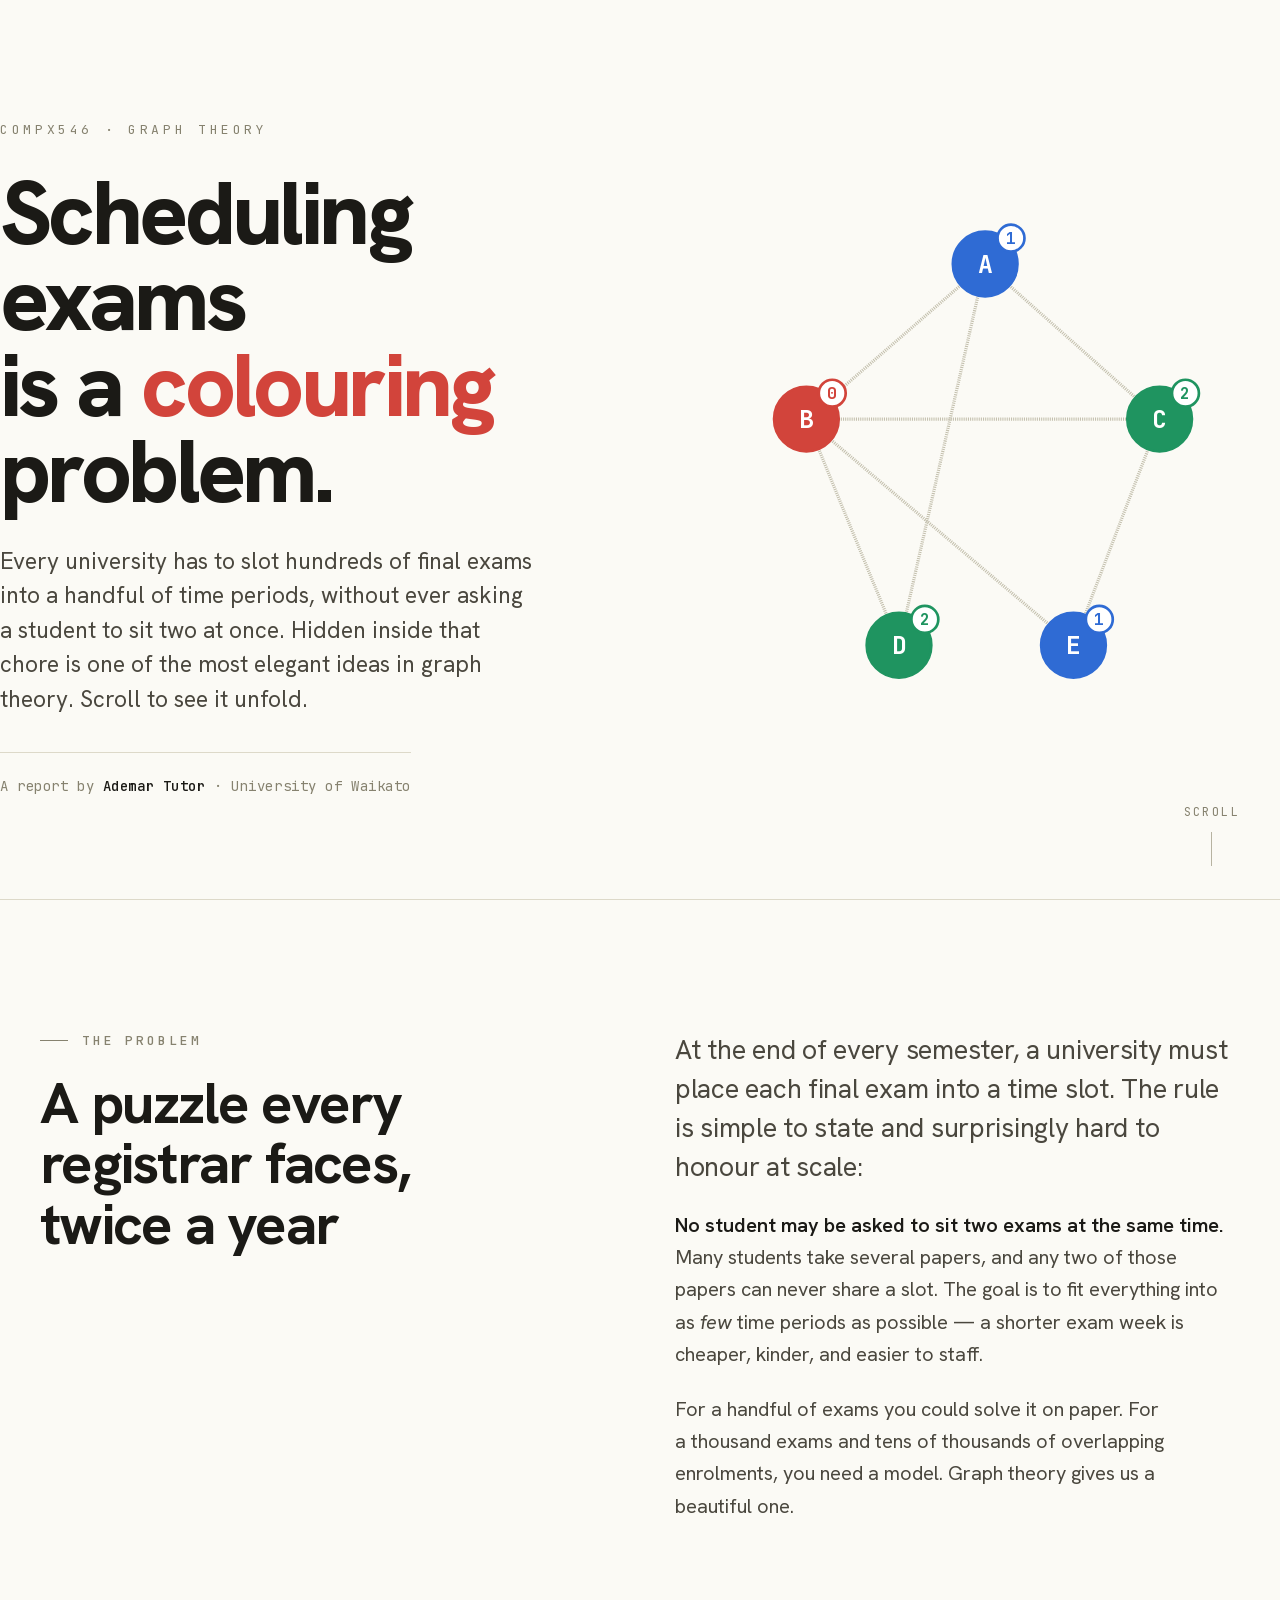
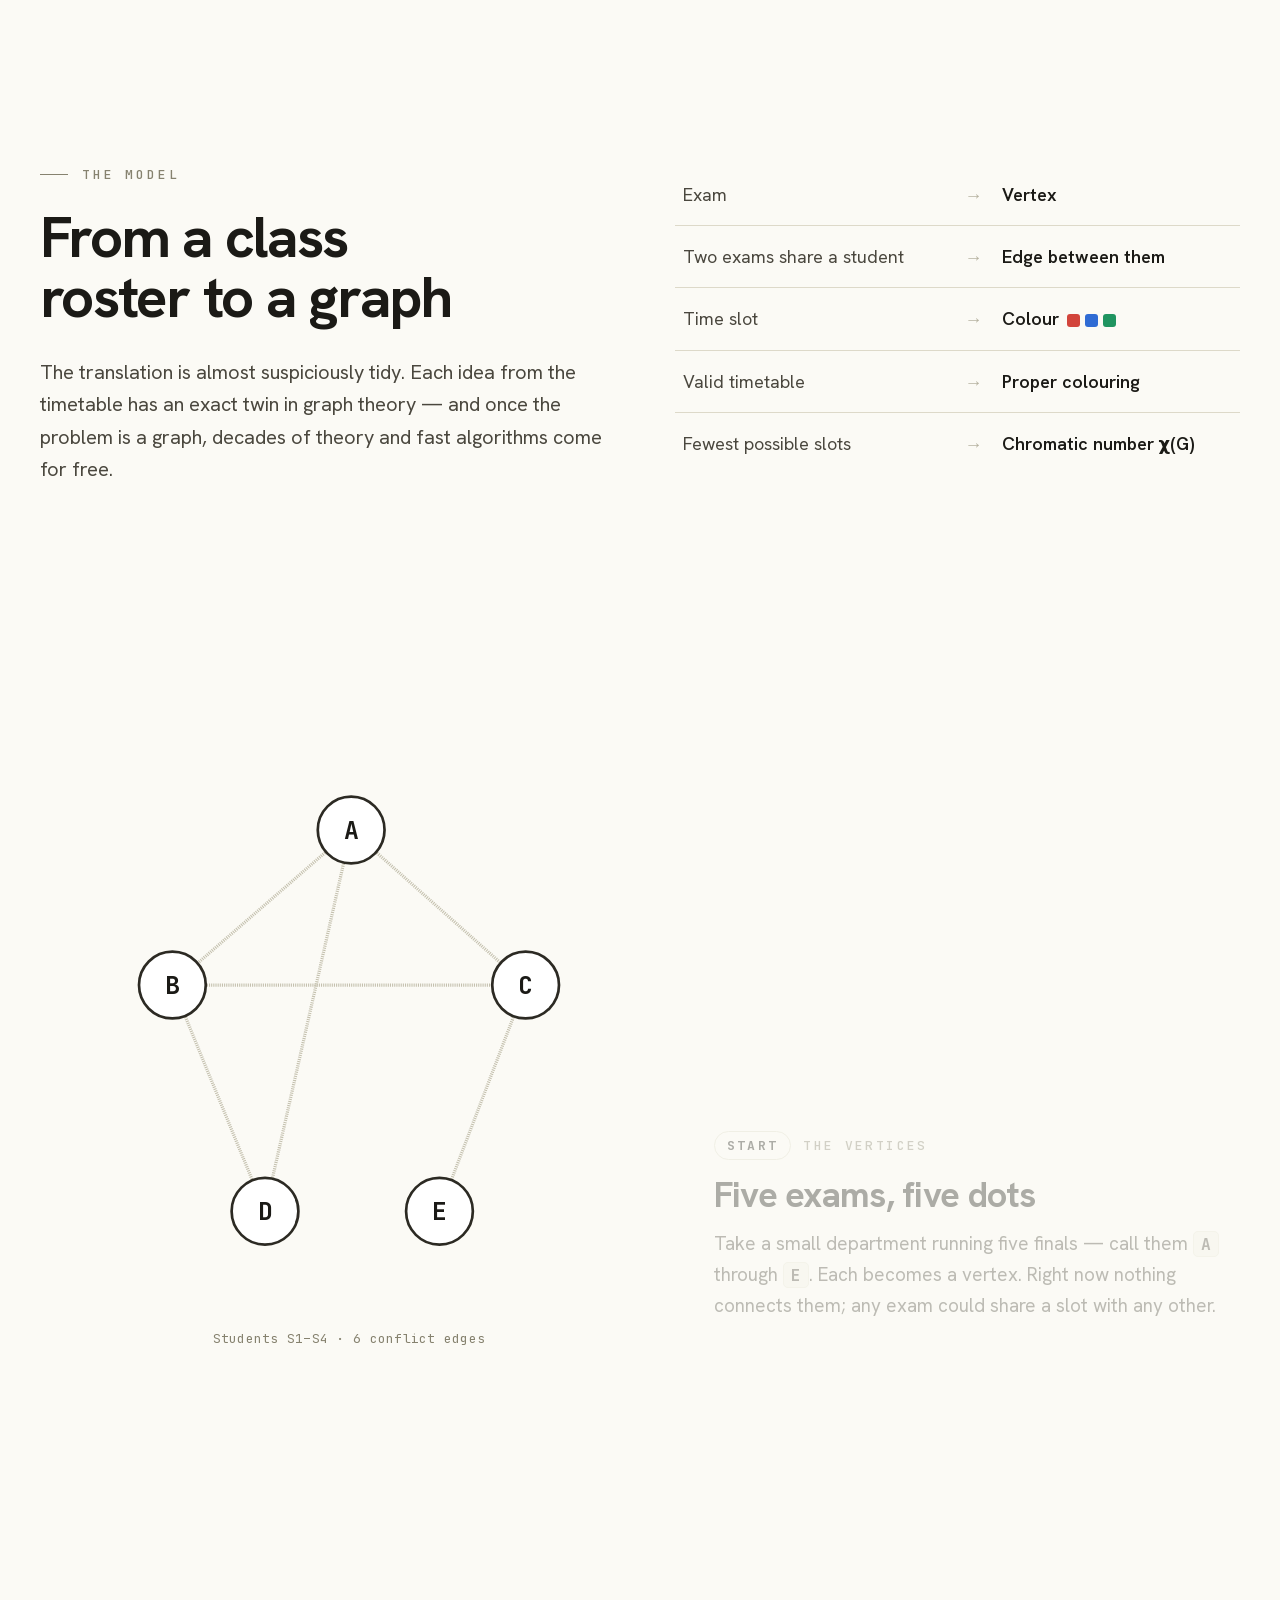
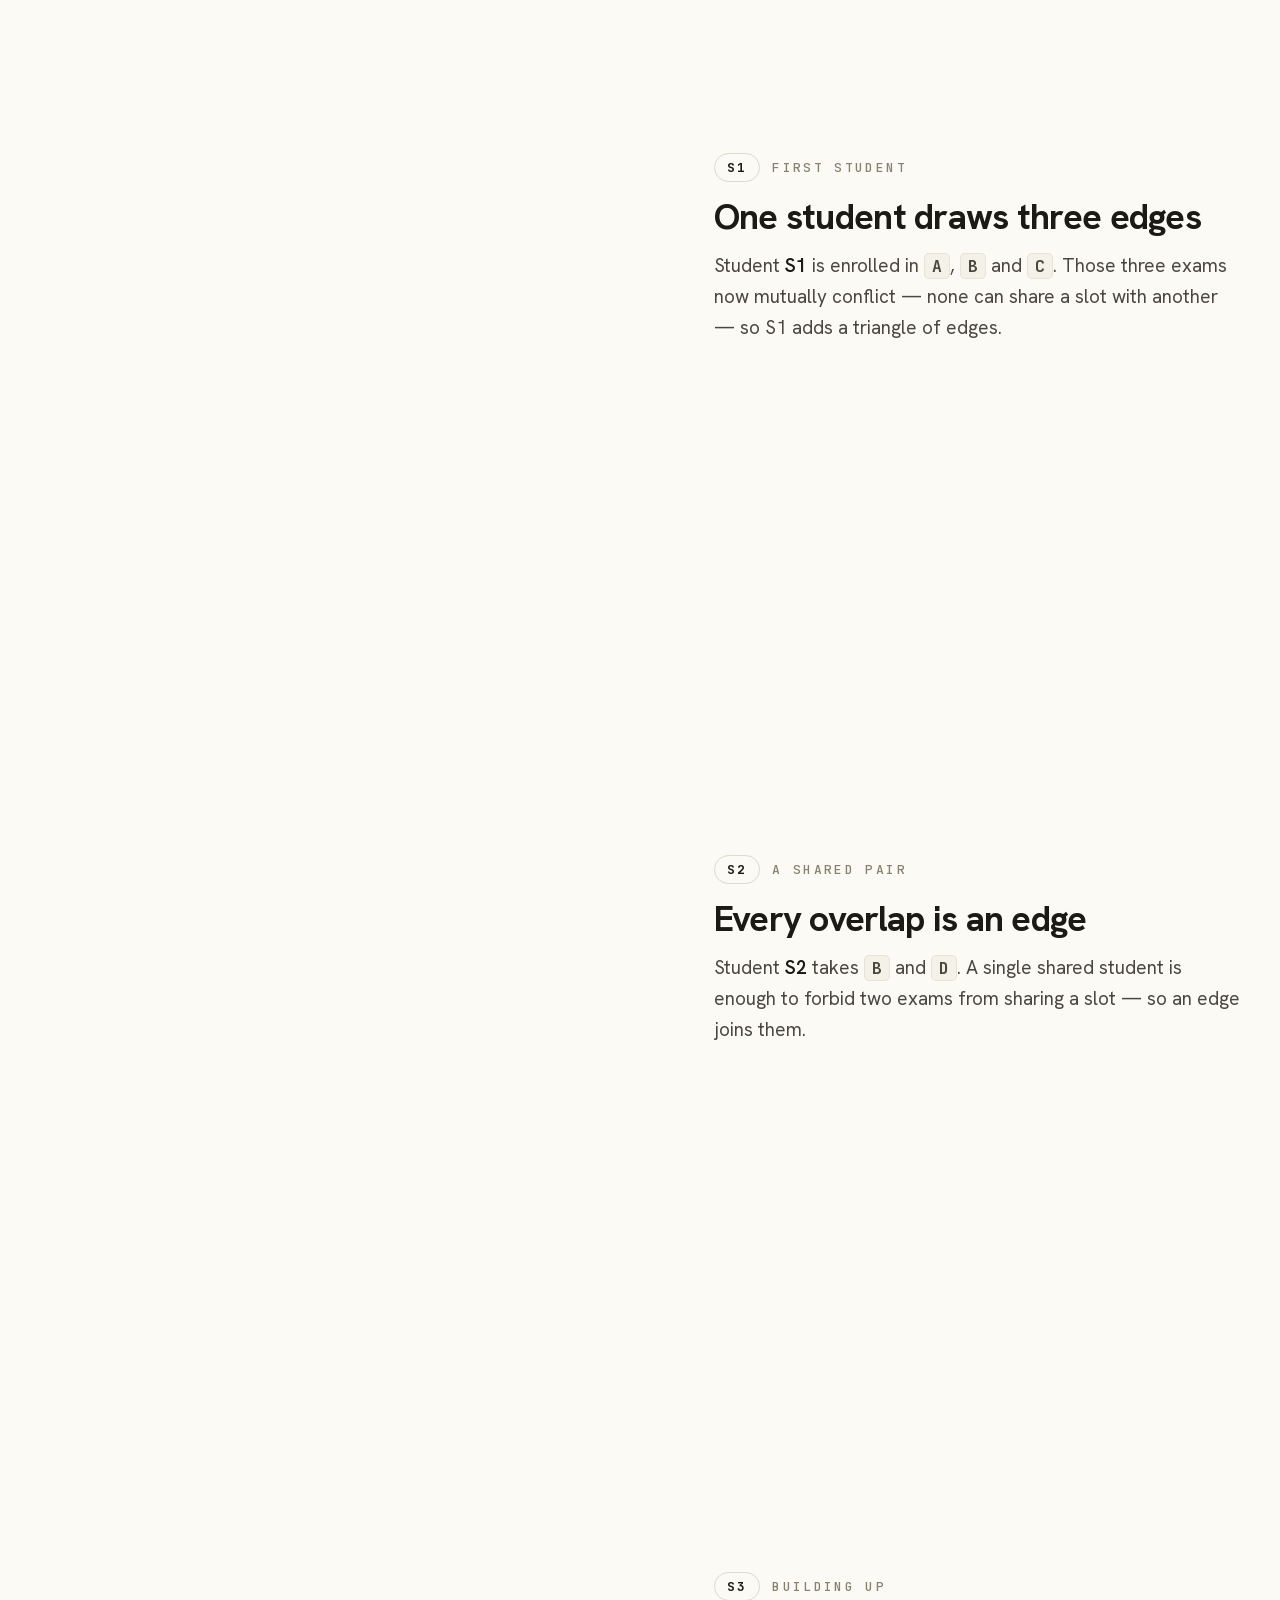
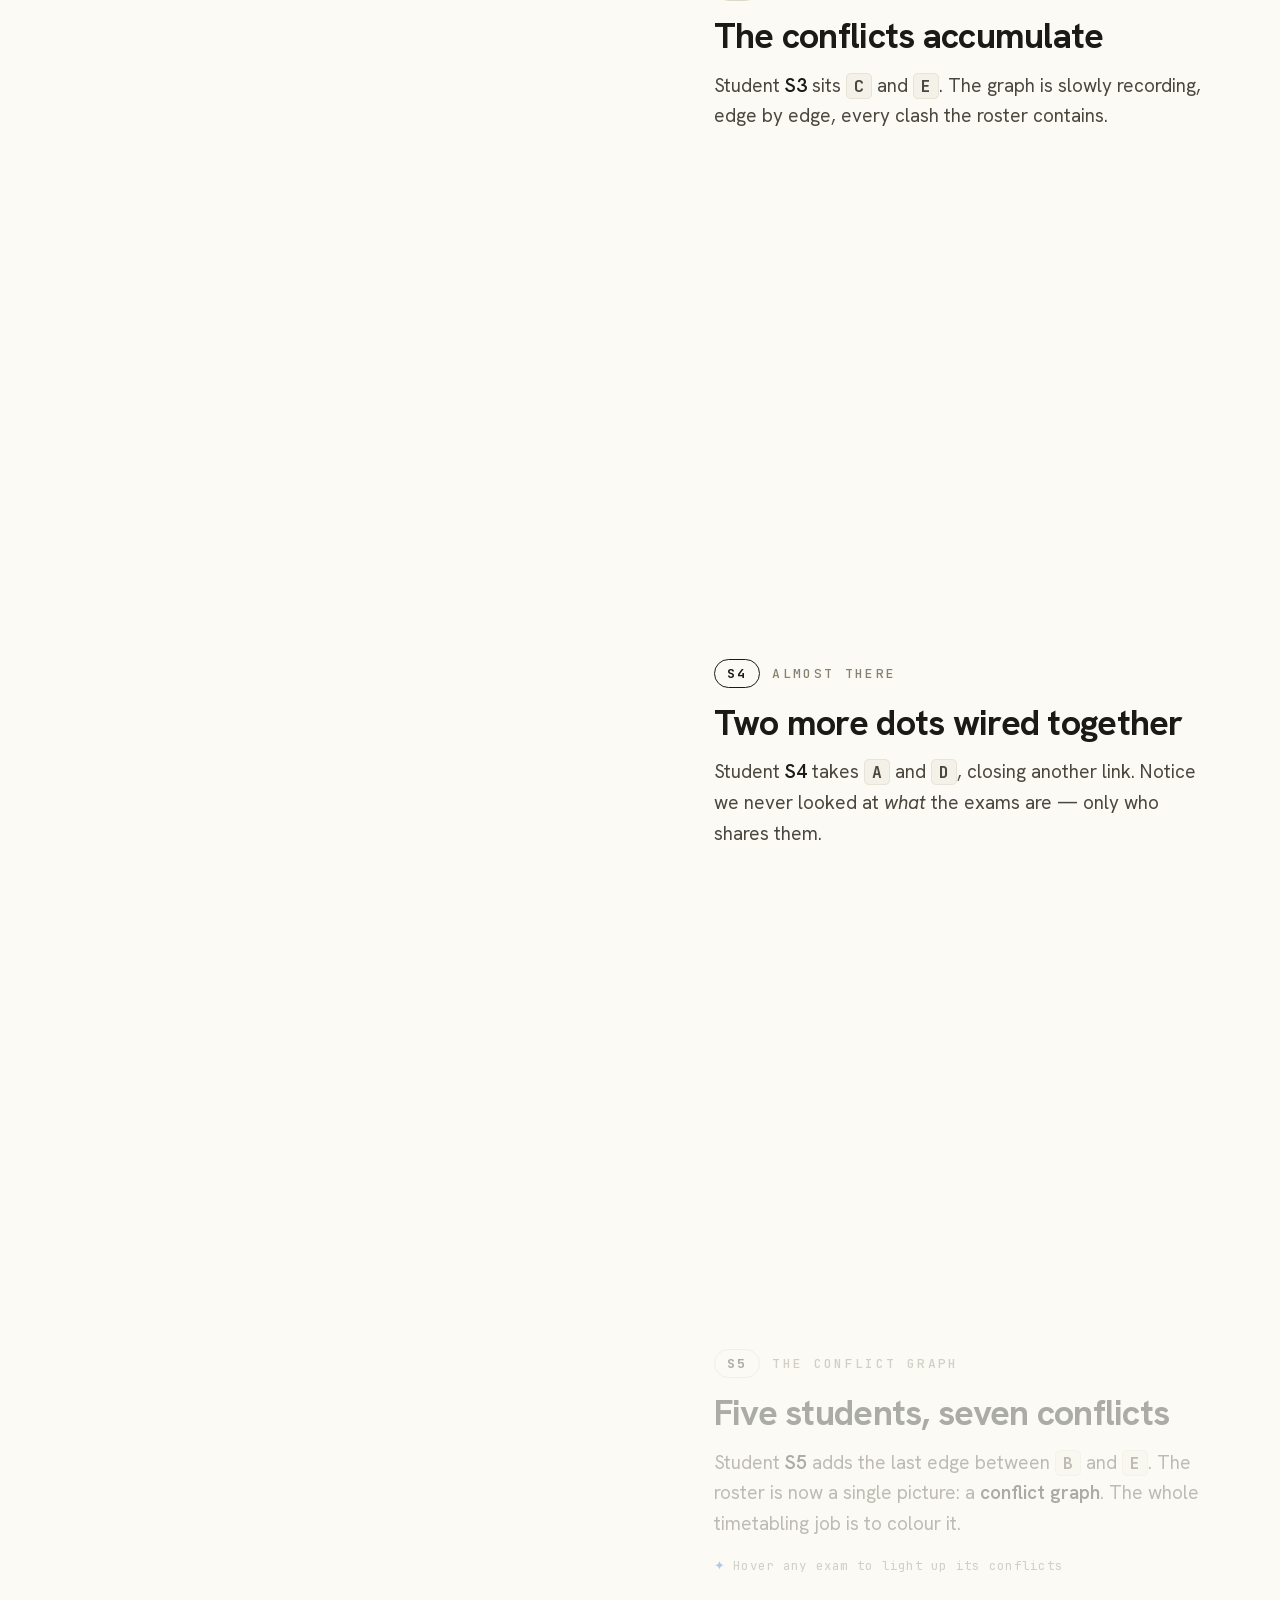
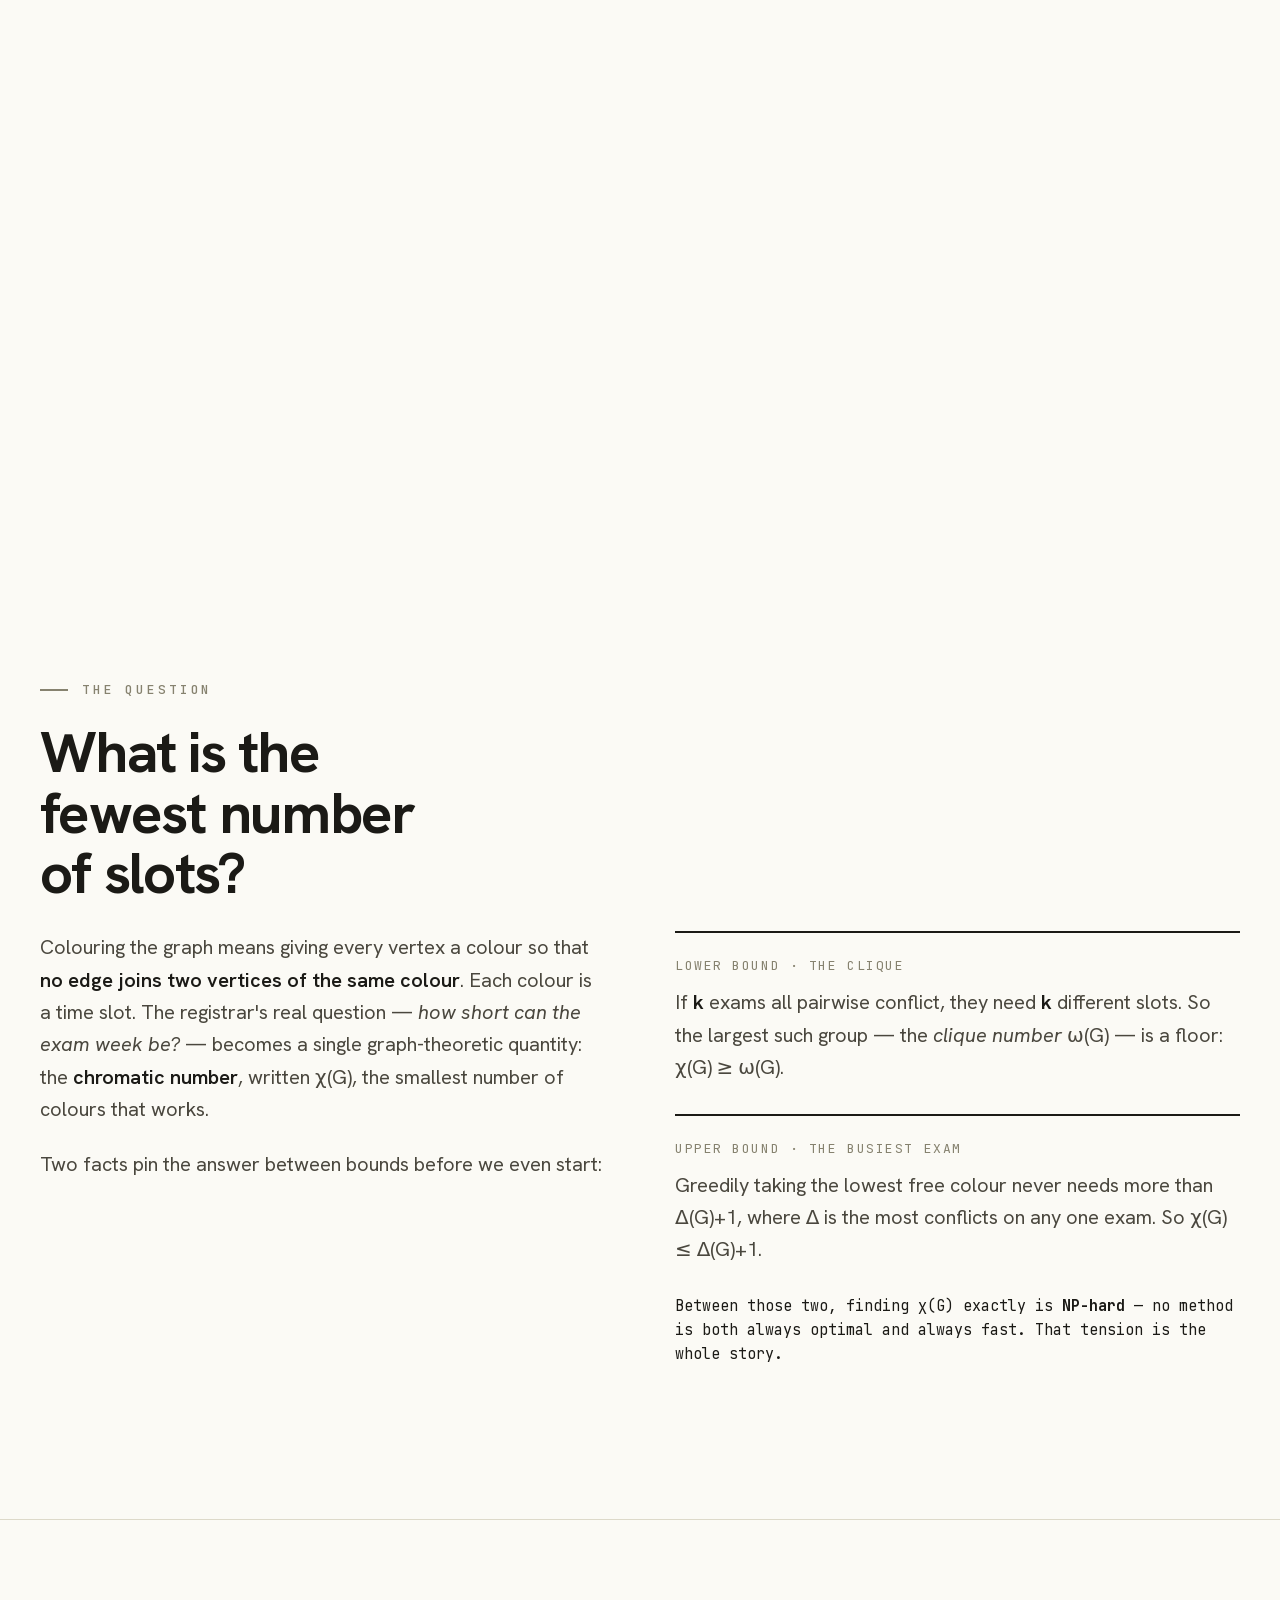
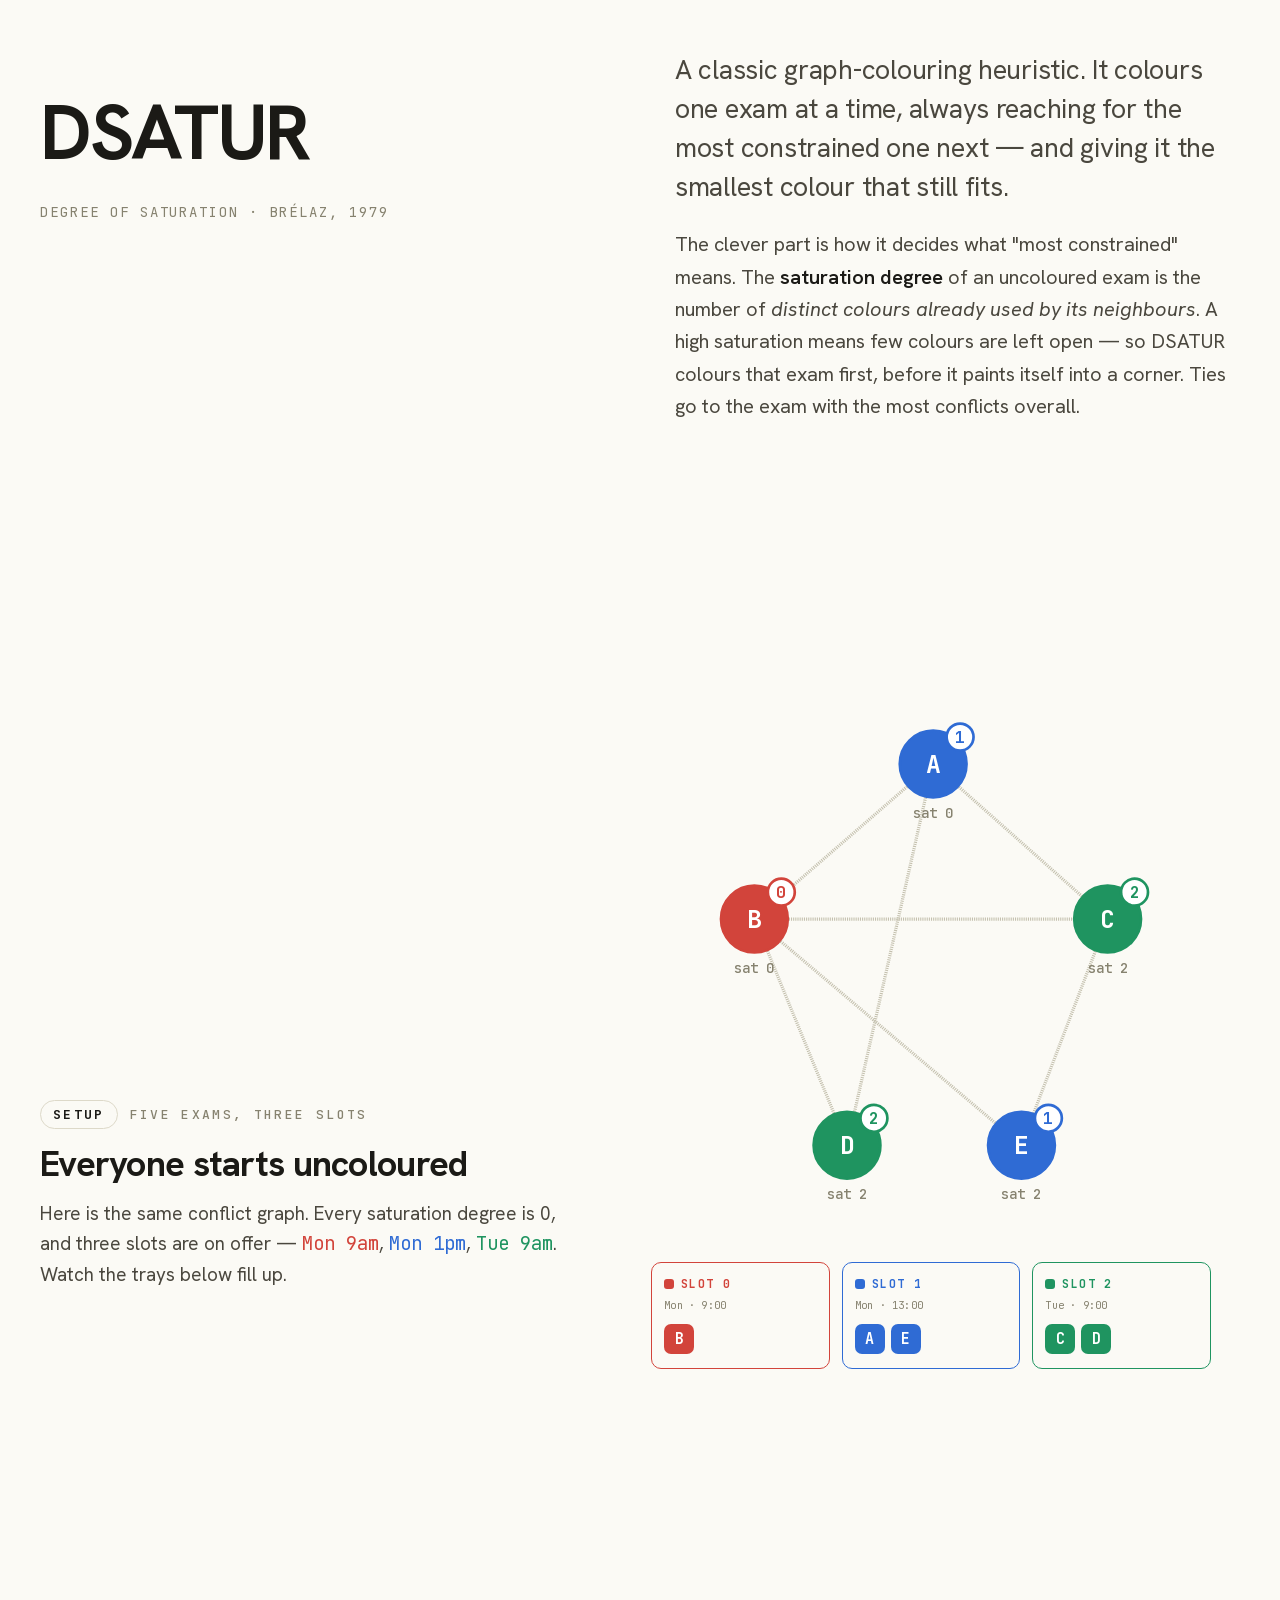
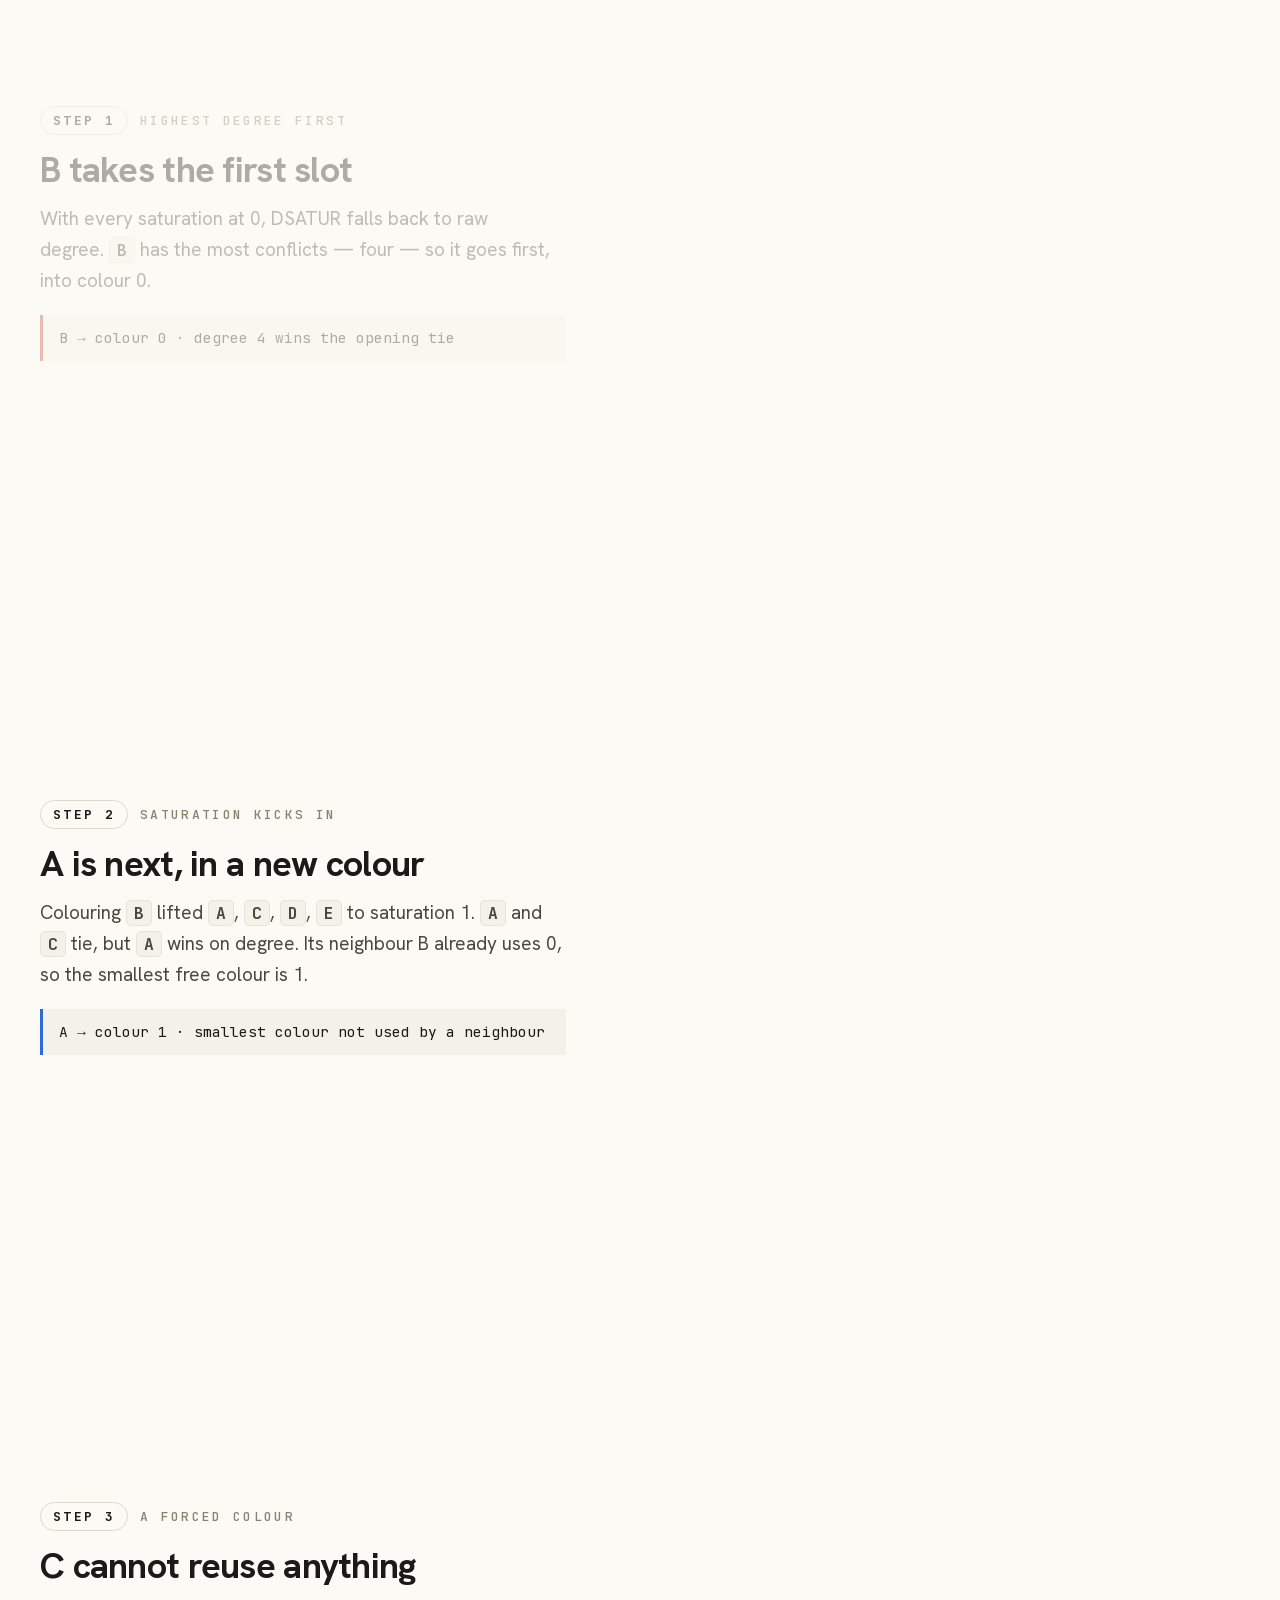
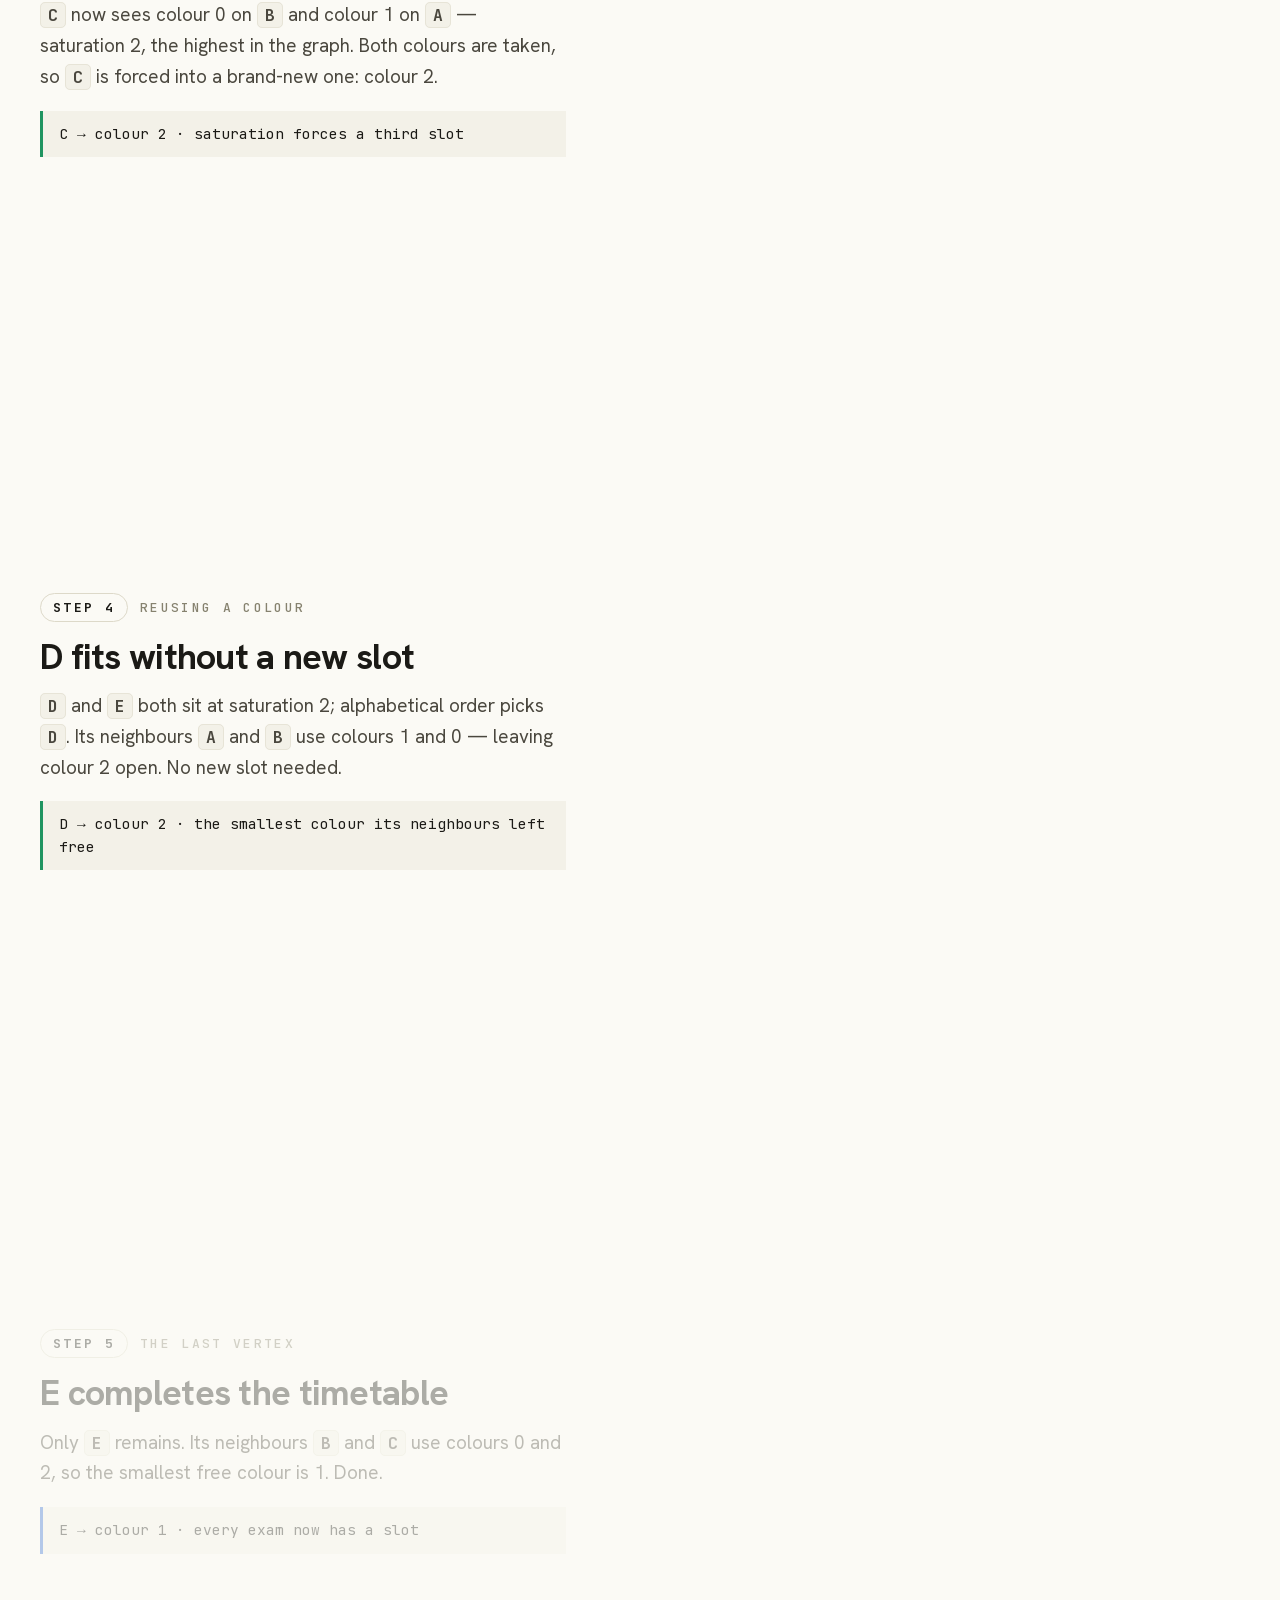
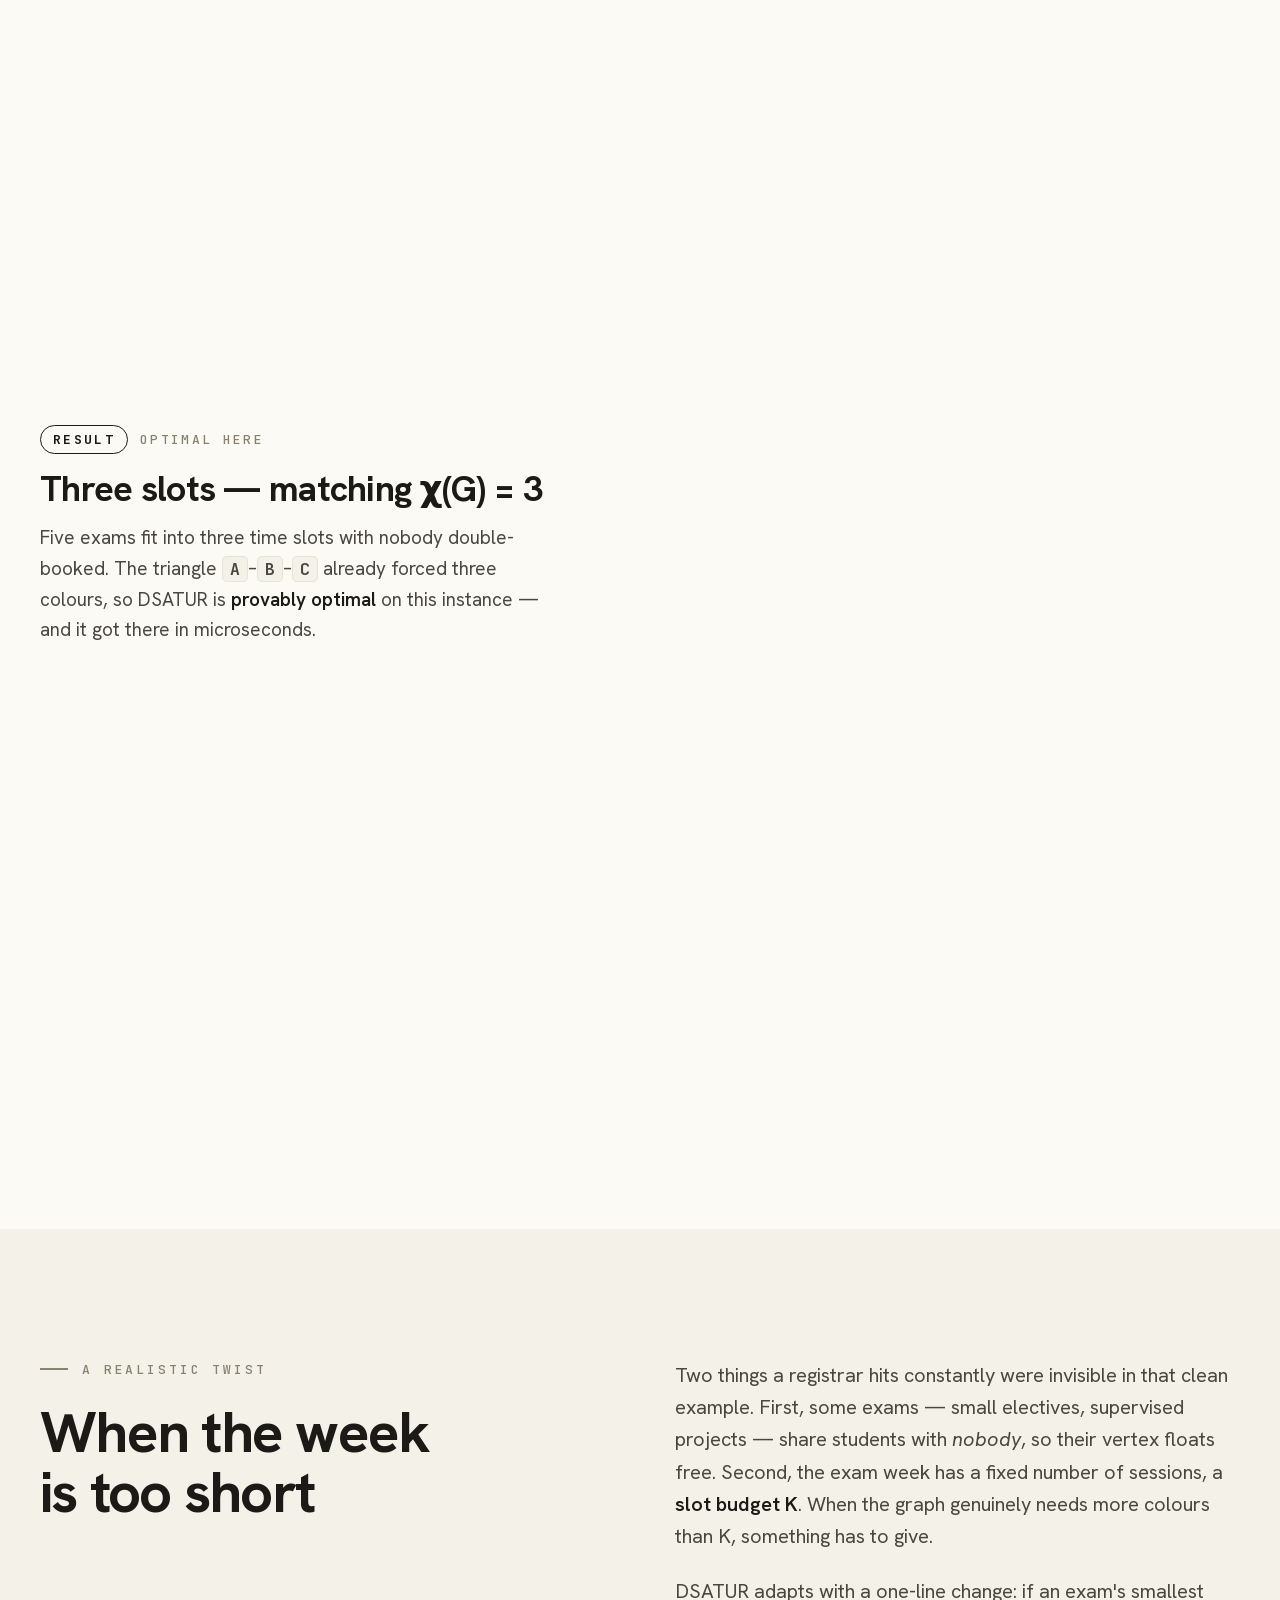
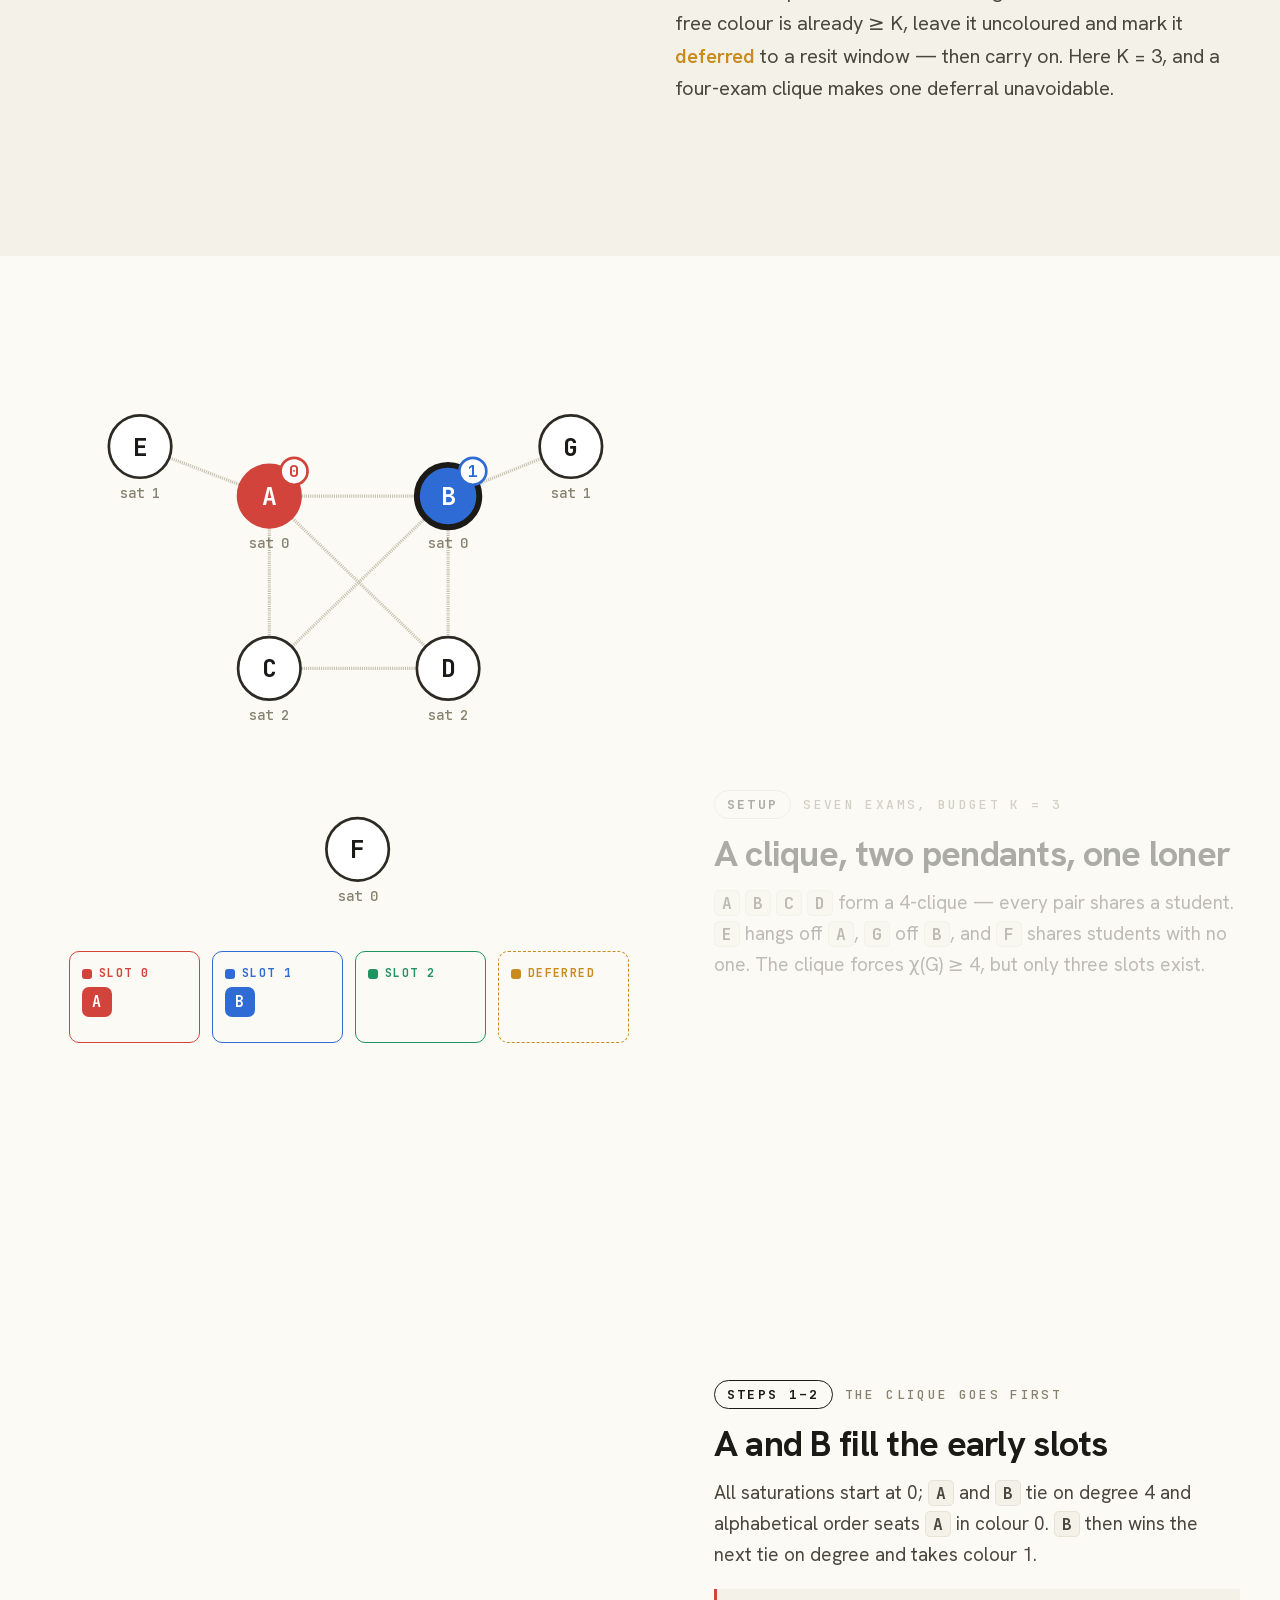
==== reports/dsatur/index.html @ 6292b5ec "Update on main" ====
<!DOCTYPE html>
<html lang="en">
<head>
  <meta charset="utf-8">
  <meta name="viewport" content="width=device-width, initial-scale=1" />
  <title>Exam Timetabling as Graph Colouring: DSATUR vs CP-SAT · Ademar Tutor</title>
  <meta name="description" content="An interactive report on solving exam timetabling by graph colouring — comparing the DSATUR heuristic with Google OR-Tools CP-SAT on speed versus provable optimality. COMPX546, University of Waikato." />
  <link rel="canonical" href="https://www.ademartutor.com/reports/dsatur" />

  <link rel="icon" href="/favicon.ico" sizes="any" />
  <link rel="icon" type="image/svg+xml" href="/icon.svg" />
  <link rel="apple-touch-icon" href="/apple-touch-icon.png" />
  <link rel="manifest" href="/site.webmanifest" />

  <meta property="og:type" content="article" />
  <meta property="og:site_name" content="Ademar Tutor" />
  <meta property="og:title" content="Exam Timetabling as Graph Colouring: DSATUR vs CP-SAT" />
  <meta property="og:description" content="An interactive report comparing the DSATUR colouring heuristic with Google OR-Tools CP-SAT for scheduling university exams — heuristic speed versus solver-proven optimality." />
  <meta property="og:url" content="https://www.ademartutor.com/reports/dsatur" />
  <meta property="og:image" content="https://www.ademartutor.com/assets/og-dsatur.png" />
  <meta property="og:image:width" content="1200" />
  <meta property="og:image:height" content="630" />
  <meta property="og:image:alt" content="Scheduling exams is a colouring problem — a 5-node conflict graph coloured into exam slots." />
  <meta property="og:locale" content="en_NZ" />
  <meta property="article:author" content="Ademar Tutor" />
  <meta property="article:section" content="Graph Theory" />

  <meta name="twitter:card" content="summary_large_image" />
  <meta name="twitter:title" content="Exam Timetabling as Graph Colouring: DSATUR vs CP-SAT" />
  <meta name="twitter:description" content="DSATUR heuristic vs. Google OR-Tools CP-SAT for exam timetabling — speed versus provable optimality. An interactive graph-theory report." />
  <meta name="twitter:image" content="https://www.ademartutor.com/assets/og-dsatur.png" />
  <meta name="twitter:image:alt" content="Scheduling exams as a graph colouring problem." />

  <script type="application/ld+json">
  {
    "@context": "https://schema.org",
    "@graph": [
      {
        "@type": "ScholarlyArticle",
        "@id": "https://www.ademartutor.com/reports/dsatur#article",
        "url": "https://www.ademartutor.com/reports/dsatur",
        "mainEntityOfPage": "https://www.ademartutor.com/reports/dsatur",
        "headline": "Exam Timetabling as a Graph Colouring Problem: DSATUR vs CP-SAT",
        "description": "An interactive report on solving exam timetabling by graph colouring, comparing the DSATUR heuristic with Google OR-Tools CP-SAT on speed versus provable optimality.",
        "image": "https://www.ademartutor.com/assets/og-dsatur.png",
        "inLanguage": "en",
        "isAccessibleForFree": true,
        "learningResourceType": "interactive report",
        "author": { "@id": "https://www.ademartutor.com/#person" },
        "publisher": { "@id": "https://www.ademartutor.com/#person" },
        "isPartOf": { "@id": "https://www.ademartutor.com/#website" },
        "about": [
          "Graph coloring",
          "Exam timetabling",
          "DSATUR",
          "Constraint programming",
          "Google OR-Tools",
          "CP-SAT"
        ]
      },
      {
        "@type": "BreadcrumbList",
        "itemListElement": [
          { "@type": "ListItem", "position": 1, "name": "Home", "item": "https://www.ademartutor.com/" },
          { "@type": "ListItem", "position": 2, "name": "Reports", "item": "https://www.ademartutor.com/reports/dsatur" },
          { "@type": "ListItem", "position": 3, "name": "Exam Timetabling as Graph Colouring", "item": "https://www.ademartutor.com/reports/dsatur" }
        ]
      }
    ]
  }
  </script>
  <style>
    * { margin: 0; padding: 0; box-sizing: border-box; }
    body { background: #fbfaf5; display: flex; align-items: center; justify-content: center; min-height: 100vh; font-family: -apple-system, BlinkMacSystemFont, sans-serif; }
    #__bundler_loading { position: fixed; bottom: 20px; right: 20px; font: 13px/1.4 -apple-system, BlinkMacSystemFont, sans-serif; color: #666; background: #fff; padding: 8px 14px; border-radius: 8px; box-shadow: 0 1px 4px rgba(0,0,0,0.12); z-index: 10000; }
    #__bundler_thumbnail { position: fixed; inset: 0; width: 100%; height: 100%; display: flex; align-items: center; justify-content: center; background: #fbfaf5; z-index: 9999; }
    #__bundler_thumbnail svg { width: 100%; height: 100%; object-fit: contain; }
    #__bundler_placeholder { color: #999; font-size: 14px; }
  </style>
  <noscript>
    <style>#__bundler_loading { display: none; }</style>
    <div style="position:fixed;bottom:12px;left:12px;font:13px/1.4 -apple-system,BlinkMacSystemFont,sans-serif;color:#999;background:rgba(255,255,255,0.9);padding:6px 12px;border-radius:6px;box-shadow:0 1px 4px rgba(0,0,0,0.08);z-index:10000;">
      This page requires JavaScript to display.
    </div>
  </noscript>
</head>
<body>
  <div id="__bundler_thumbnail">
  <svg viewBox="0 0 1200 800" xmlns="http://www.w3.org/2000/svg">
    <g fill="none" stroke="#c4c0ae" stroke-width="9">
      <line x1="600" y1="250" x2="430" y2="420"></line>
      <line x1="600" y1="250" x2="770" y2="420"></line>
      <line x1="430" y1="420" x2="770" y2="420"></line>
      <line x1="430" y1="420" x2="510" y2="600"></line>
      <line x1="770" y1="420" x2="690" y2="600"></line>
    </g>
    <g stroke-width="0">
      <circle cx="600" cy="250" r="56" fill="#2f6bd4"></circle>
      <circle cx="430" cy="420" r="56" fill="#d2443b"></circle>
      <circle cx="770" cy="420" r="56" fill="#1f9460"></circle>
      <circle cx="510" cy="600" r="56" fill="#1f9460"></circle>
      <circle cx="690" cy="600" r="56" fill="#2f6bd4"></circle>
    </g>
    <g fill="#ffffff" font-family="monospace" font-weight="700" font-size="44" text-anchor="middle" dominant-baseline="central">
      <text x="600" y="250">A</text><text x="430" y="420">B</text><text x="770" y="420">C</text>
      <text x="510" y="600">D</text><text x="690" y="600">E</text>
    </g>
  </svg>
</div>
  <div id="__bundler_loading">Unpacking...</div>

  <script>
    
document.addEventListener('DOMContentLoaded', async function() {
  const loading = document.getElementById('__bundler_loading');
  function setStatus(msg) { if (loading) loading.textContent = msg; }

  // Error sink persists across replaceWith since it's on window, not the DOM.
  window.addEventListener('error', function(e) {
    var p = document.body || document.documentElement;
    var d = document.getElementById('__bundler_err') || p.appendChild(document.createElement('div'));
    d.id = '__bundler_err';
    d.style.cssText = 'position:fixed;bottom:12px;left:12px;right:12px;font:12px/1.4 ui-monospace,monospace;background:#2a1215;color:#ff8a80;padding:10px 14px;border-radius:8px;border:1px solid #5c2b2e;z-index:99999;white-space:pre-wrap;max-height:40vh;overflow:auto';
    d.textContent = (d.textContent ? d.textContent + String.fromCharCode(10) : '') +
      '[bundle] ' + (e.message || e.type) +
      (e.filename ? ' (' + e.filename.slice(0, 60) + ':' + e.lineno + ')' : '');
  }, true);

  try {
    const manifestEl = document.querySelector('script[type="__bundler/manifest"]');
    const templateEl = document.querySelector('script[type="__bundler/template"]');
    if (!manifestEl || !templateEl) {
      setStatus('Error: missing bundle data');
      console.error('[bundler] Missing script tags — manifestEl:', !!manifestEl, 'templateEl:', !!templateEl);
      return;
    }

    const manifest = JSON.parse(manifestEl.textContent);
    let template = JSON.parse(templateEl.textContent);

    const uuids = Object.keys(manifest);
    setStatus('Unpacking ' + uuids.length + ' assets...');

    const blobUrls = {};
    await Promise.all(uuids.map(async (uuid) => {
      const entry = manifest[uuid];
      try {
        const binaryStr = atob(entry.data);
        const bytes = new Uint8Array(binaryStr.length);
        for (let i = 0; i < binaryStr.length; i++) bytes[i] = binaryStr.charCodeAt(i);

        let finalBytes = bytes;
        if (entry.compressed) {
          if (typeof DecompressionStream !== 'undefined') {
            const ds = new DecompressionStream('gzip');
            const writer = ds.writable.getWriter();
            const reader = ds.readable.getReader();
            writer.write(bytes);
            writer.close();
            const chunks = [];
            let totalLen = 0;
            while (true) {
              const { done, value } = await reader.read();
              if (done) break;
              chunks.push(value);
              totalLen += value.length;
            }
            finalBytes = new Uint8Array(totalLen);
            let offset = 0;
            for (const chunk of chunks) { finalBytes.set(chunk, offset); offset += chunk.length; }
          } else {
            console.warn('DecompressionStream not available, asset ' + uuid + ' may not render');
          }
        }

        blobUrls[uuid] = URL.createObjectURL(new Blob([finalBytes], { type: entry.mime }));
      } catch (err) {
        console.error('Failed to decode asset ' + uuid + ':', err);
        blobUrls[uuid] = URL.createObjectURL(new Blob([], { type: entry.mime }));
      }
    }));

    const extResEl = document.querySelector('script[type="__bundler/ext_resources"]');
    const extResources = extResEl ? JSON.parse(extResEl.textContent) : [];
    const resourceMap = {};
    for (const entry of extResources) {
      if (blobUrls[entry.uuid]) resourceMap[entry.id] = blobUrls[entry.uuid];
    }

    setStatus('Rendering...');
    for (const uuid of uuids) template = template.split(uuid).join(blobUrls[uuid]);

    // Strip integrity + crossorigin — blob URLs from a file:// document inherit
    // a null origin, so crossorigin forces a CORS fetch that SRI then rejects.
    // The manifest bytes are ours; SRI protects against CDN compromise, not this.
    template = template.replace(/\s+integrity="[^"]*"/gi, '').replace(/\s+crossorigin="[^"]*"/gi, '');

    const resourceScript = '<script>window.__resources = ' +
      JSON.stringify(resourceMap).split('</' + 'script>').join('<\\/' + 'script>') +
      ';</' + 'script>';
    // Inject after <head> so the DOCTYPE stays first; prepending the script
    // would push the parser into quirks mode. DOMParser always emits a <head>
    // (synthesizing one if the source HTML omitted it) but may carry
    // attributes through, so match the full opening tag. slice() rather than
    // replace() keeps us clear of $-pattern substitution in resourceScript.
    const headOpen = template.match(/<head[^>]*>/i);
    if (headOpen) {
      const i = headOpen.index + headOpen[0].length;
      template = template.slice(0, i) + resourceScript + template.slice(i);
    }

    // Parse the template and swap the root element. Scripts inserted via
    // DOMParser/replaceWith are inert per spec — re-create each with
    // createElement so they execute, awaiting onload for src scripts to
    // preserve ordering (React before ReactDOM before Babel before text/babel).
    const doc = new DOMParser().parseFromString(template, 'text/html');
    document.documentElement.replaceWith(doc.documentElement);
    const dead = Array.from(document.scripts);
    for (const old of dead) {
      const s = document.createElement('script');
      for (const a of old.attributes) s.setAttribute(a.name, a.value);
      s.textContent = old.textContent;
      // text/babel scripts with a src: fetch and inline. transformScriptTags
      // does XHR against the src, but blob:null/ from a file:// origin is
      // silently dropped. Inlining makes it a plain inline babel script,
      // which transformScriptTags handles unconditionally.
      if ((s.type === 'text/babel' || s.type === 'text/jsx') && s.src) {
        const r = await fetch(s.src);
        s.textContent = await r.text();
        s.removeAttribute('src');
      }
      const p = s.src ? new Promise(function(r) { s.onload = s.onerror = r; }) : null;
      old.replaceWith(s);
      if (p) await p;
    }
    // Babel standalone auto-transforms type=text/babel on DOMContentLoaded,
    // which fired before we swapped the document. Trigger manually if present.
    if (window.Babel && typeof window.Babel.transformScriptTags === 'function') {
      window.Babel.transformScriptTags();
    }
  } catch (err) {
    setStatus('Error unpacking: ' + err.message);
    console.error('Bundle unpack error:', err);
  }
});

  </script>

  <script type="__bundler/manifest">
{"beddfe1f-763a-4dbf-8875-8b1ed430ab85":{"mime":"application/javascript","compressed":true,"data":"H4sIAAAAAAAAE61ZS3PbOBK++1f0zIVkAlEPO3YilSblZ+Ywld0ab82FpUpRJEQiokAtAdLS2qraH7F72183v2SrAT5AinacmdFBAoFGv/trgBq+gfmf+JwAQJT529j9KuD3f/8HgpSvEhbIgZqF+98+AeUR4xQpr3KWhAJ8DoxLmvmBZAXV+yHlASUgY8rB52zjSyqASZBxluZRjLt/FAHlVPwIvkA6yKgf0gxEkKVJIlwk+TOmwJvhib3KeSBZysGOknTpJw48ngAaJSR8voc5WLGU2+lw+PDw4D6cumkWDSej0WgoisianZwADN/AYDAYwCdlVUhXjDPkKNT0tz6oRCXv5vYOJaICACtW0Gk5BigYfbhKd1PwRgRGBN5N9NeClAQ8DamYwiNcTsGbnE8IXLxfELiagvfhnMBkMlkQuJ6CdzY5qx5vpuCN308InJ3i4+0UvNOzM/0Ih4ozDSPk7HnWpUXAurIWBMrxtTG+0eMrY/6qO3+rx9fluFZ+ONRSIMrSfEtDWO5VwIXMQ8olPMQpBBlVKSJjuim3Lff3mqDxE8D9+EVdK/1q2QD3E7Wj0tZcOVUrR/oC3J81Ujp73jXczD2lP8sfQQvK/2h4x+/PCYzHVXxP302qx+tqdaKif1Ot6kcM8Pk5gQuM9ifMhfrpTmXNewJnZ+d/eeyvjfGlkQeK5lPto1LqNmNi88czf0TgYlRl/pjA6XmT+R+qx5uKdKxo0THji/cETseVM07PJvrxe5xhOuDGMPQWx3fG/N0zzjML5K7tmIMCGw0UdE33MAc7J1A4MP8JPBwtXJFm0nbcrynjtjWwnGN8+o3961WwdARQiS9Ew0IHRymT5YFMMztOhSSIfp/[base64]/XzZrG3pRwR8KTPRxK5MuwTmEKZBvqFcuhqQbxOKT5/v7c/3BKQf1ZJWaQa23rgGxiuWNHEFlZdSZmyZS2qvS2HeelFvzajMMw40aStnaN3RTBQRzEvbNmvbwuZM4LEBj9q35UxZI2A5hm9KK8OI/uLvVaQbjorf4btiVbcEzdfbjQnsx4uKbZ0nXl7XQEM7IbCf9NAWR7QJU2ncqIoTynotkIBmRnQRT8FCnS3Dbmhsdv3tlvLwOkZPIyODyCw3DyFI4w8qiZQVYcNXFFGLXy1FA5NRPZTLjNHnC8j2uIIVb0dgv+j3b/RSvCqiQu5aZAHLgkR7K9hNYUcg2E9hTyArcyZr3FbIXdtrpf/9pSqMhqmkO6kDQJBVvV9RtlmoKRc3XKdc4llnDmhqV4jw5fMiprCHtxV+voXxh0am8KUhtWY6HIJIUjng+WZJM1j6YUTBLp+C2OecJkRVMGJjngHjIcVAUh5Qp6Ob3n3k/MZuRdDnumX0YjAaowZwXkYGBo2h5ypM44n7rjF4GfUKkrvn/Hcsp0dMzV3uZJu/sq2V5cvImfVNy500Q6AVi5n8znzEAI9aSTmIWUepmEnXD8PbgnL5CxOScprZ1ibNBaV4D7MI2KqGtOCU/4ydzcbEc17HJqF+QbtsVivNxzHtrCDALuSO6HwnmM5E+4igFENmFzOiIwBKhAKDhWrdzzFFbyvWBCKiiqRp5kYlYC9piRNF1MZ43VlEEbVakaBSm5pyp2rK9fEg5bN6ryvkPqFukGci1WvwEayQrvw8kRZMwbJm0MbCwk/yCgppYoAgRVdTF6OiuW5TdatW8RE1cz+XqeLMU04tbP5l+2yFuYZPtgL7B8MAp+y+7abIlwhM9AHuqTw6yGA0nNkLiN4yw/Y4AdqP4Zz66CWO93qFg3gK5Es39oXNzX7lFnLnqhrAxHRlGkUJta2QbSwCPyCbFrWG2dfRH142Rfc/[base64]/[base64]/r9//91zJ0bMVAl1v5N4Y6ozj9+pXp5bRDGLJNeZRxerqSNkx3mWciU/WgkxZb/HcFcVIzFb7sdYDiiosdexFUMXbCl5hzhsUqOscsW6ntNBsOR50pplkKeB4dlNdIQf+Z4xWy7i+5TO/LOVtIuhUEwpQbzSWhEhjMYdTGXMmCNb4B7TlzMfhpDoqXm1AeyRjdoryvGOO37cyqg4Rhbrf7Kh4eWzgzYG/fGlcUKv/BNjTNpY1qENRPleNHuBiNYAoX56MG3+rezoK1bRx4lJf0f05u/V51Xr9inRmrv17+/ecv5Z9D+GOslW+C8Wd2cnDsB8ZDBd3/B6/h61vnGwAA"},"099a2ae7-d6e1-4b79-be06-d30a9ec30abb":{"mime":"application/javascript","compressed":true,"data":"H4sIAAAAAAAAE71a/W4bNxL/308x8bXlbkKtJadpr+vKhWzLTtCkDSLncIAhBNTuWGK92lVISrLjGug73L3L/X+P0ic5DLmfsuzYsXsGIq3ImfkN54PkzGbrKXQf8LcBADpSWZJcBL9p+POPf+c/YSmVTMccdIQpag5GiQvNIZoIZTSHCaqMmB8CDk+3NrzTeRoZmaXg+XC5ARBlqTbwFXTB0xwUdCHOovkUU+NDdxdU8HGO6mKACUYmU572d0qmM+jCUqZxtgzwDC92NjYAtp5Cq/yDdyhimY5hprKxQq3rc0+3SkE0DV34ymN/KyiZxSmVzdKBNVOudME4qakbFA/9BOlrp0Y3FefQhUngbP0S5XhioAWTIEokpsYNOAZSINDmIsFgKWNDCB6x70IbfgKvkHGczWCL5PrwFDrtNoTQ9uEZsK8ZybnagMI0Io77C0zNa6kNpqg85iQwXq6KwyXMhNZygSEYNUe48tdac4EiaWVpK4+Z9dZUuPh1pKELKS7hVWpQabRW/HWkUS1QeR6mRknU1sPOnvlIcJqpvogmHtopkKfgYSB1JSYd+3AJGBihxmiCKBFa09JonR6TKfN3cg2CeZo5RK8g93fgyq4N4IoWbSYK9SRL4hDaQWebg8oy80aosUxDYO3ZOdC/1t+/pm+Wc5YOb0RmL0k8FihrIuZX60hsFDuFSnUSv7TvQ7MZYLDf/6UPB73jnvv90BQt/Niv0uvoXe/tyw8H/cNBcCoXGGA8Rh1MxczzTuYcFkPryTOPnn1/B7a2QCQJEC1Y2lJolMiPc+zTGHTh5MxjPcbZHvM55M/7teeD/HmvNr5XG993z0NnzC148+tB/7Xd1cZKzCYwmsvEQJYiaDOPMTUgDAgwcoqlRpbngzXigFSyRrx0aodwMuQQiRmFbwjs0C7oXEw1/Pc/kGYk4jSRkdFwgYbBFV/hvmV9+Zoa8ge5loMOYKqyRINMocdhj8M+IT577iR/EVLdeutQNQw6f/7xr8E2IX1bLu2REEt/9W9Hf07oL/5K9Hp03abJt6TJd5/VhAm7l1ZiXhTBZoPk+1qMUGCaCVYibZTmIssgPhj0jt+/s8SUQC2KN4iyJJvTCV3GrSO7MXALtbIkUzqEyysOWpgQLqEXtvle2Ob7YZsfhG3eD9u0G9oDn+bb4cmQd+hjOzwZ0oZ5w4oL0bDnJIjI2BOEjF6Bdfh+2OEHYYf3w84qENtj98fiJLUB2KsA98NtfhBu3wbGeuz+eJwkN0D3K1AHuP05QLbP7o/JSXoD+KACvhsohfoXAnPor9i6z27Eo/R6TMz7wpQptPf+4Kh/7K63uMDU5hCHn7vPy/RxJPdJn0lm+m6ydojdllX8KGzzw1uzi8d3DEMSD3srrthbG/b8KOysg7UB0ckt+UXgn8mB5/dBp1z4MgUoRliMp6jYzWlxbz3uGq43qbI+UXJ9Pq9LPaYfTx8OFIJwuLI/H66mMOXUEePs8P+qz0NUGK6pT6w8UJjGqFBdq07KYs5RHBO1Rxf+VzGHqZgVpR3VHE/sb4VmrtJ6IUfk9ZpvjEW5t3fxKs6l+Y7jhLUZB9ahj236iNmwrAt0QoKK6qcQP8qoTiQpK2UvO4mFES3i6m4yeAaW/xmwzSHL4XLFR9l5U/FC9lKkpPpUzE6IeQi//w4nw4LmJAiCUXYeRBOZxArTStNoUpViT0hIINMomceovWgSGDw3+1lqqF73IZoECqfZAj2qtErFLFchb1Ffdq70dXSdTdGLiDSqY1BxQyVGTUBZWUzkrO6aSKEwmHvHY7FcVJayXBM5c+XjL2KK0AVGI60FRGTf3EHdLrkNfrKfobX6dSEN/WBRn6dFidkM03ifluYRfUOAwo9z1KaXyqmg4DxUYoqe53oft8xV2jeLX78m/Sp/KhyRF76PVnjuzWUS2wutvcfqxy0/86YBlYmXV41mzFSc4cDNejLmsJCfXmbapnGMp+TNqo2VzYxu9mwW8lPemyiKW1L+H/KTR/0f8n0pz68JJEGUMpeFNQv9TmQ8JB2JrcINgsByXDnihfxEcZBcDGjec1Qn7WEui5KgHAvcPvbNNw4z/7ajr2K/sXvVJgroUkAu2m0FDW2rKNiCl6gy8GKMMiXodAAxN1nLVRt+6Qvq/t1iNJpuuVrG58CoamHUXlEhPG/nYUc0dRPcfNPKGSrkAX68wwXtS8qULy43HlY3PEIF8IB7df0AracSm2Yxkgz3kDu08me9UULezSveV3FYcOQjRaOsITzWwsyVPQbt0zXxjXrWNudsXIclg43qtbJH83iMhmS5p0q2vf0z3rztN4TnHE44p5Dd/mF9+9NaXxgEAdrg7Ob7RUHo5UnnNhAZn3PL2E+aG5LGCLpVgtaYhtXu8ERjtO5CYpPesQf5BiDj8wYjjTZZiXjdjlTfjTAKSgfTHmQJiiEfir2yQeevHIUNnqbsdbtZNZ5vZo2NbGsLbJSFgKkYJQiTbIEKsjTC6gwCqSHKprMEDdbxCou6E90Ful/aQaN5ScI8GZ/DbhdeOPeXNjY4o2PIOS+YCVV1+dc1gYmuuGtY3urWR0e3rp3bJhuPE/SY1C2X3FQzWCXzSGkc2bWIsxGY95MVeBFSgxwSSa5e35Ynjsfqy9cunGu68+UFpEyEsl1Pt1iNJsiROTy7PmVwxqHq2BeXmPoVxh4u9VZ961vXo4figSqcWnP/Dq1757UVVzmblY17/Zh9+3f9wfvXxwPXrhazlslao2yexu6d2+Nepo56b2tHaCqmdIoYmV4wDmQfDpG1Em9S6Kk7VW4hmWIs51NH872leXGNJsZU4+1iEvK2I+l0LE2nXR5UZau+90+3kE6nGrTWovta/gbP/m6NRZ6CFKMlSRGcR723paNVtrxeiC1jeu+msmUQw1aBa1+0+YHJDuU5xl6njM2cJyp4ojvzxHJx15ollotmuTISqqWyJasTyDRF9fL4zWvollnIfiQUy9rdTEbJ5i5t3KQn2Z6KyB+3Yrmg0fU8BDQTUm02SK4TgTuoN3fr40aJ6GwTbPm6dLXrMraV666D/VHPRFpQL0RNvdjpRvO711Vcgx/NtDCfh4/uBh/dCl8YrfRnEWONei+Wi5XiqxG2f8F+/OT6htzsBpQb7po9cCRUbQv0RkJxkH6zYHfqW7tCF0Zi9Q09C+xcvdjWaI7lFLO5yavXS8e/8p7bjRXnwDJ/m20h1r7mveLwQxuegqwOCb/hjpteAq8eJY3XwM/vcFZY6TVLuUZFAVkARo95WvwsozPITk9dLSaKngAsJ0gdLRFfPNaJUd5jtaGQRpV59dZYXgBOhYkmbzCWwmPeTFGPT7cUxvMI49Y0c+/C3G+f+Y4cdXU7WK0H80LvJP8OEkzHZgIt6AxLp9YD2d0HnJS5IZY5plEpp8y2WuyV6+HwXbttKfLFfPiQV7j0tVON1noQxWNttnZ3pa5d9ct6vfovIzsbVz59/g+mINu2vCMAAA=="},"281b91da-31f1-43ef-aeac-58cb8bbd7f6f":{"mime":"application/javascript","compressed":true,"data":"H4sIAAAAAAAAE61Y23LcuBF911e0/ULSGlEjKand1Wjk8kW73ipbTllKUilZ5cKQPUNYJMAFwBmNtVO1H7H/kvd8Sr4k1SDAy4wuk2z8IEtkd6OBc/p0g/svYPwH/u0AQJmz5UzJSqTxVw3//u13eK4qAW8vXl3+9RMsZaU05tPnwIVBxRLD5wgpFpJ8/8ja8GJ/J5xWIjFcCggjuNsBSKTQBjKpDYwhlUlVoDDxDM1ZjvTr6+XPaRhQynszxcosiEY7AHwK4TPr9Ouv8GzBRSoX8U/0/m/8WwQKTaXEaKeJP+ffYAwCF7BmG1KQAQSl4roIBnAH6hiOhrCyy9TO5x/fnl3AGD5OvmJi4htc6tCH+fTqL+++vD378SK2EWIhU9Rd39cwptVjgXyWTaTSnaxKJYvSnOVP7rw2DDpxp5Mt3KaI6YQlN11HbZjBLXytXdfRKLb8JOXTMJGh7npOjHjHxdOOGRdmze/CYLlFqliu+X1CjU8vqMiKPHcAcjSQyFwqDWO4W43cI6lSVDCGq2trtf8C9vb29nytZJiXqHT97MV+k0ElbChMYUw8H5/WHIqnPDeoQkFPnoUCuHBrRjb9pjY0M+E8gjuPmePuBZowGsH566v5dTyV6owlWVhRsDtbEVUnIOiYpWlY/3VVXUcj4rSrDNCx5t9wBKsm5RRnxFSbq42fo5iZrJeWwFtjc7CV224Wxu2OKUFbnZVwIXw52jNs3Qra1Qdmsrhgt2Ecx5WIC1aGmpn6NBriydIu4E/P5uhOiFSl0D3zIl2La2RpA6c484FdQvSmGzTFWRM0taarHioFy3PUPWgqbUH+r9Ehv3sBsjyEMQxHsMh4jhBa04zpMIkiSHZ3GxATwq8B8OL9x8vzVx/OiKzBByngh+PhMBiA/[base64]/bmkPhz3LDuJQLz7nvKnpUlivQN7SEk+95yCn+pUJtXgheMKPejYgWGtWY/9q5N8z3XxlZywEUQRZ3oK/ebP/HVpqTUBL+gXrtGcMcLLyyN9LpYro3HXAhU7y4/vIex6zEkdT0wCcp5V3takFwtBycpn4Pdzfi5NnsWs1QKrA+9qRjL4NOTySk9ndNfJ/uT0xNdMnFqGb5hfbJvX57sp3x+GvijWfUqILMzhSUjqdw8gpcQ2F4TwDEEjdcjydK6mauwh/JjdXqucexCAP/6p+169NQp/[base64]/[base64]/RGoc9uUcNGXokaS90namQ23x7UwTR5cAl/xICnKNa0oqVsvoNC6ZhOAAtqd4VIoRM2OMWwPIyYxM0PGF5HTSCFBOeYhq4iMcQEDIF3TptDopxgSngLSuAyiVDmEimPHe2Z84mbz5Xh98dHEFXyoikBz8cOgrVUkvPa/5ctLu0Kuc9iNb0wB4XWcPPRBl5Y9P12uGDcqPBXVQrpSHHqYGpQvRceqiQ7DWNlgl7eOzCQdRNZJFJ4NpK+8tgkzoLJcXsPuJg7i7RmJOuxXNzW+eD+XoP1hm7QT9RaDSXvEBZGde1e/ZuJPIuAzj6fthj5v1Kt/Xt5Un8hQxawru+dELXmUbwHiDGn2G9x0HGdJfp/U43gEllgAlpMlQ1X7mGQirsETlcC1BYFkWxv+2yfMGWGgy7QQ1NKTgnTGHKlTaeKivAXOP/sBPDUcNUKnvvazNye6iJbLdAW2aQ8RltyhW0I5pLeKKQ3dSpGo5gMkZz1bJJ0TPQN9/mg5cUnRbsru6bc7IbX7jpszPjbkTNuIm1WeYYl9KGPpujMEScgFXGg99aJZXSkj42BM6+Y8HS1HoTc1GgCoMk58lNMHDfF7rD3sONtCuj9w2G23H24T7XoshyhSxdOpDscOiwKXlyA0y4wqqUgzMO/L121MyHlGAz+Lb3G7po9NvMqCZbV0B6I3f9icf3we3OcvuTXBvYXb71u3vuWI+I2v0C5b6LwVzylCzkdKrR/J2nJhvdI4HefDv1q60HcHgwHHZuhx2VIx2hbVwNr7dVNhv0sd52+L2v0YWs8tT3H0cje2j1xA1SQRA1tKLT9US6V60GttqtKGjT68p11bdUsJPP/58KLS0bJviDc2t3rg669zGt/fjY++z4wAhXz1/3zXDNZPbI5Eu7tGdjpdRh4abT+u61HdQPovwqz0HzWxtf03VVmU7JD2BjOBs2uEqbmCxR0AcpqxdTlueaRt1a5wcPDW1e2rs3nFWNt/0k/AjgFo0aIQfMaGcV0c//AJGrOUFzGQAA"},"4a331696-fa74-4b53-a3ed-182bce5a3db2":{"mime":"font/woff2","compressed":false,"data":"d09GMgABAAAAAAa8ABIAAAAADVAAAAZZAAEAAAAAAAAAAAAAAAAAAAAAAAAAAAAAGhYbZhwoP0hWQVJpBmA/U1RBVIE0AFwvbBEICoMAgkILFAAwhCYBNgIkAyIEIAWIagdiG8ALERWsF6H6cRi7oR/Yiz9SDQZm03QYTTeuemYPnqfvsj+3qrodupPV7GaWxOeT5kFShBFF7fZ+JvGcEwtMo37cr70TRxLJ9UwSojL7JhMkVGIiVFog5PlPYy7/zZMokPRFJFRCpDWTaUQ8uUwlRPAQaYN0NLHZJVxCp46QKJFQAqttTTjViVG86JNc/qJfggAhAKAQBI0ggE9fI6hZu8fXkHsIyQByMQCjhf1BxgNwATMfg4JHcFHkA+irkqBK7FDodQMzg6Hrr7+4sAfAEXAOAGKgGABAPhcLc+gBSuMYTgONoAEUUwBv885kk0QAgQICgKBe5EUApjENjOojF2KBOlut0x0Wit3A8LZArBj7Eg6g2HferK0zSBDtR/WfmY9gzSlDI+QSAPlPPQVENNI7w1DMn9mrI01LJoB7dB4lYRCKReLGmccqtnGIozgVARCfXWAYAt7kCyUOaEBJjlwI6lkAenKlnRry1LrI/BSGAh1pCvWpJD0G6VnSVGwUoTLMM+Z2JDs2kencyEuiokezGpxsZH/NvpjdnZ2elR9WIOwPEyCfQijm4Q6EHewCuRAaMR1BBAJpKOBNEA0SBzGkehKxQNpBbFDrAHFAPQvigo5APOjQk2Y1eQB4ABQCH1gHHAdUgmIACnUz3BODIMY4psQcbzkv0DlqR78O/YOlzcUt1t1dafXNz+efS+KWxuDOBznps+CcL0au/vTTPX3yoh2T1jXPfAKUe98/+9P4mle+mPjZZ5z0YmxrHtkqd+DluuDa5wJNH1yrUv8jI76+6uuj6zZevZHC8+Tc25/ccmy3esLcW/ovSRUsIeNP3RwfsWx0TXL9wd/P+wyZPnrM9M0btydzDYtOXzl96Ag54v/UI9n7Vt3lekD/LYOGzG/8esbQcw6Mmzl+RSw+d+gg+xLWNx46d+OZ5+L+0ndaxcAtY2Z9PTz28qQxwcLnJqo/Ajg4YnjXPNnGPQaGgez/oOamThPn3QsCCAqI8QCIg1KjzWT54UNe4lPS03iRkxQhIUIIlhGllDpJm7L/jVH8V8JJOvlHUdKkKXqkpPJbLAdhUeqDp6X9ze9fdnp4J3GqtQ/ivzl+StjsjV6sCycNmJUOmBy0u5SP8/I+PoW85LQ5oDc3ZWk67arsw2SfgOhbRQQdoH0DI1dOWfU+v3HId999lUirUzZ8VA92RXFXqqygI9k/Ppkw++WbzqY+UUmhl+kl7B8/oOAOtyzpaVcOG3DTbb++RRP5ob04z8r/44989dVX6u9/kmHNaJI/stGRXmbG8pP//X3KcLv17yaS35scOnI4o8Jq+vyzohy3pWs9sa2nNO/nT96lzN977JKqP//p7HEL8omtsibHPqmUVl1pksmsE9aMo4nUhv+2p5oqK5vSsVi6JEc6fn6L5L/7aTf29iJuaWnJKcPPjS6Ovv3zFFQCdYpuktnDp5BJkElDDdSQWK6vvaKi//5uyZbEx+YHOadorQ1vNf/+wBPsSEigT8nNNDW1/Vdaldfx/ycfJ9OOvSCdVnR2ShltyrsmptKngABar8o/OXfx2+CkDtew/xPgh7PrEJlf3YGzWzNZa0XqJxQ2CgCB8dNmXQTJ03O2/Ml57F1dSTNijtf/L/[base64]/43mAAIe+m+Ya8Guor3EgDakJAcGMnfIR67rDUKov8SyNC17p1AsHZIpKwRrB51oQ407ozu47tQwIuJrCHC0mM4FrFoVsjL8EYNmHnmjVlFbV1rAlWYcIzh33Pvm1bzlTw+F5G4Ijxt4Qi3/gw2leVVVVMTNfCTDTZeO6QYyS5Ozao4TWGA7D8hIWh7jDZcDoKtoYI+db5EG42eycy4yjCOgt25VXmDy5Kgu5Gn2HBnrMAMONPFFq0GLHEtqfjf5pYklOBXS5vlMU3q+XNegERJdnnvTT3uf3lWrn5vS8="},"b9e01754-21a6-4a61-a7df-c9953cae81ac":{"mime":"font/woff2","compressed":false,"data":"d09GMgABAAAAACZkABIAAAAAXOgAACX4AAEAAAAAAAAAAAAAAAAAAAAAAAAAAAAAGoQUG58KHIIOP0hWQVKCZQZgP1NUQVSBNACCfC9sEQgKrnynJwuCMgAwvWwBNgIkA4QkBCAFiGoHi3gbp1Y1022eIHerSgnAiBlFnRSsbMn//31B6oiVffC6AYCqokFGjrJGyTkrWWOXKhF11qgBJRdpSEzkupnX5tGWDX47SO2pZWvWg6Er4s1LuBqfwN2O68O8Sn2ETpkUsnBri5Wa+RVFQmOx/Wt4sFXR381p3OUI2NYKHaQI6YheR0gyy8PT/+n/2jMnbZMLwM/Ap+H+PL/NP/c+okRqDhsbMaC1qSdWTjGiUJeBqyzZ92et20XUwDy3NVE3Qo0e0lk5LDbIMuzy+4j34AF4g1BhFy4VPfRJqhQllymfcY/AyybJkiyeEU/1t7dHXzCDBBLJGj8wTmShsEWrumtmdsXuCUlQEoXxhBCEQ0iLw738G9Cxkb4LpaoEczJn/qp766nc+oXuHxBLj0LXfemZGOilr3vSkF6VdXQDhRMtmD3IbXGfr0tK8+XZT82smw/ifM2bvZ6ILlOtY1YamtedB+KFEMrmHB6DNztPQ0yxv386KpkUgItzHrsDKZm0LNn4Ew7wA3ob7pdCUSCb/oU1hBFgUFX9e1XL9j/8/3YPkngiqQu8DM0c5nBZurN7LL9zFWLuBOBLIA6A9qg1x6C5kU64DG6kHPkljsyVnHLAZu46UY50TkUXUtFcmt6pdNO4c13vuHJRVgn+qzXM7u9Xqa0O0AQlgRAOsLOZEE2YjYq1p8TZkJw3XAO1qUU+0uXbUP08aPynuzmbqipWFJVSQsdYWwsEgc1/[base64]/hVvxHoQTWoBUenlei9ThHJ0dFYTl/vG+nhjGQsk3NSIIEFFXdAASHcl3seQcwxJJwImlBOZ8sp41IuzVeOqBM5llNlqqRqrGqar8XafebE8IxDAw9X02oL3o8aOGe+zv9v/hHPi26LtObsP50Vf9SfCYbCwThNHjx502i2Ou2o+wYdCOjvZ+lBhAQ5EODSy2rr2jq6enr7Zxb3j47P8cb1zT1BUjTHC6IkK6qmG5bt+OE0ipMCAYIf5EEwkQEEUCGVBU99n7sUd5ePfXbDRQHUljIQMGLnr71247vSbeTxZqwNRECaZNUQ8IcuKmv520sFDQ/CostW+/8VYby66JpUyGIg44aHiBBHrZfHfLIfkoNKjQmsaMnup/E0xIJlLknLkoOJ+6kUHmDVS9af+qgAScKSHU99pwCQvUt9pwZQDcpfovwmyk+ifCfKN6B8AcoHNKFrHiAXKBAkXzpCQdB2FVaNFYxzBAKU+zetX6QsjwGVp59zSTX3qavhdJ9NZ9EDUnxNmPU6ueXjPeEW/Fs6nKvHZphLRpbP7gxq0vOOlCP6kB1uB4v20eX10HDJOyH4EbbPXr6mr5GrY1VwY9YyrHPktlhjeX4UPC/dyNR5Am7gj7AXTsDm5OJpn0NniyxBie0gDYaGsRgfOj0mh4opL+GWdmr8PHZapiu9mYSh0OKV5JADsaDypBmId80g3nvfa/7v9x60t9Gw0JsuGAk1s/Mk1SjTjbNZ+GMf9lJP2PuRsNfbbFgMm9EOQ2Ex1CXza2lsQ2UJPGwHHIgNMHaRl7mVU/k5+0HW18lBttRwj38VPe8qh5e+o7Fn1O5pp4UdGmi5ppPTnHHQ+4PyhKivae2Pb1ra9VNasw0yTWTPAU0oRhzBVNX688bz0q2gIct1kEd5HmKQkZF4DEeeEmtqUyqHFxfo/mbKE3bju9v09hggqWecVtlRjTTJgzzNvthSBn7dlf1tVnGOgA59yYiU0iwPlr5jn22XZ8rfMoChyHmDit6owbyaF3eMcWhvRihKdvvPK2ROgbaeLeT5tXX8MzR5wg5Ajoo8hTFYp1tPoEqIt7deNOFquXPySyDxequmpzlKM5w3ADUTBbC6wyS2TU/UGVQ+w5TMNVXPlaHUnIpda27CKYlb65SN3I0GQ6qJNKzZSirKMDXJcMl6GW0RCmJDa3M+Q88zpZ5PbIkg5K/8bKywK4bQ1j3VUR6n8D2arj3zNJrKTXZt7yLUKck0BNuCOFBzq0MW68U1nJhskaAr/x0jNweorW+04fGe9vUAeFrPoLoXfXX8ag0Pl7lLlqH5XYyKOCmu1diag2KJ/jOve4fZWdj9ZXh5rMVYbnruvIbsyLElLh7lhBMqQARknUNiDAjJbiU7zsHlmVtRqAytLrjXVuoKF80b5dAx4FPNWbJAOMUxT0i7YwTWupva+pRjjXdKbadsvT9nt5cCW+euUB8CLy+LHI4FztNm8rIgW8pts1tpTYchPb3l6eYZklZoTwjGUrZ5JyeCcS5/DC8CgB079KRgcFnlPCYusLR30RGLd/92zxIAs3+rN8lBUPYOd/NI+j32KgRE/0Yf4oWoLLM+Hff8U3MSlD1KVI8V7zThXs8HcIaHGHekKNFiwkwqGRQf12BIZ/3fUdgL2AwsBiZDVEBnRPDMyPqWaUEMXf/6eIJnfZrm+jFV9UjTwIeDp6Bhl0D84oFx7c47efvDSxhwkQILTmJIkL93PfWwAORLQO0tvNh5ZzzgJDgGDgsOoFRgr3AXGrYbvxHIq3duXjifBzNhcjiWD8Nh4EW9d6a//Paa+VSx1Q8FqVAXqohnSX/rVtKv2sEZslul71GcpKWmL8P23M6P04J3kcl76R8jve69+ICnw0fzCMZarqAR3s8N74yP32tvof1It/jX5W/LO/pbUet3bY6OlnbRzrpwKJ2m4p/[base64]/qSFt68PlUGi5NV7M7UUDck8M0pbPXffADcpAuwcZTR0rKy4ceT8KcOXuNJpKNAw0hInQoNvutRKIUKQXkN5wSSjExiNVeGhgfAoWAiIIc7p3UILRL3NcCRSsC0jfinNGXQBNve+bGCmYZA6hxWXo0zb8HjAHHBvE7/oJKy5F/+s1hOe7MhDAb1iWPYNZCGAKMHoGXEh/0QPtoz/0IrvIPxVRazxpp6jEJKehnKq+5YY2AQRoDAHuADp0kfwylxJIJ9W6pzzCD40yZUgjZfO6O4IFQPJbOfOessAEHa+bvf+skL+M/BU6G8R37YOOCAjCgIGmWEBXeP/vHfYJADt+m3YJCiAiEqEiJclTocVwkwUgKlADBCDqwJ/DXF0UCllL4YTmPiLdS2+oj17j2AbY2tmQd2wjJSONnQwoLAoVJgW/aRZ2mKNEw4+zMwkKTMJorYeCQPwEpzHrsldEUAgm4ffy1/LsEl4XjHiRpiFrs0cgwmOQXvEhl/f18kL5INjnf0fzl4D/[base64]/27a21ADgAoiBgDkgX4RSAVDVHshzASS4dtNm3EQxLNrD8yziz4+k+8+WZrZ7yQU8v14Qw9KgyzERIhFN14lZn1E6JveyaBCzNi+3iDUbrVttRuom6xDfwKxZYqqjQzR0WL1aJe63UzVnNWwg/cSrKCnjDIjC0amCABzEgPwCUWuYB/nVXpn7L19iDDEqrDL7x1oWRcZJRZm5v8RqiHnId2UsfXEhKqxls5n7FXoRIBaWZvaEnsUXEwtiiAiHsKcXTRS5iXY3Z2IrgIgFu87d6WCh3L+9htnn1LfFvtUiIFIs3aW1+sqF9ww0OlyapBEVFQ1YT1BjFYiA/zFvLqsc7MytkSmy45i9xKqXcsLGTKrAW2PU8HcNZ21wlk4tZS1UFPw7uyMlFcz9fSxtUuNpNtuLIGAck9RUonessBCNNT/6HXKMUl4AlrrFPHBPaDoywdwfxpgcb891cnGfqYLU3N6MpVZ975qdbTTU1uSJ1ezKyRiBwzwr/OnkwNYReNeGLSMdehXjUwtqcjKijTPlDqP1JRkCsMqddbb/u7LLz5BemheX6EHhPZ2yLZAPCFCaIbUbFh+1TmPvhlcb2wyK2ta76SHHammMhYoiRj9rVLEOFqnGpaOLERbyggUB4/ZFHAMoYk7Iy8bdbIRVNrwaH+rLOvSgcnPulm1yIaUM1ucJVNbWsSiNiaNfHheVmgttLXbOZDtDdwkKqHW13t5e3l6Q3PGGA7WtTJn5Cbi/LXt7nUSURyBiw+50NHHz0ehR0R7RiRsCn/s8zoe+m47+UFpf9FxULqptWxr7i7Ks0ooxE1G5Z8+HzXSFjbLUpv0l/6nM7/K6tnAoZPk83tseL1n3PcAVrWBMknlyUbZqSfnwaRarNSmQk4pzl1kxbHpCXm5CQ0RShf9wU3V9Z2lCY6Rl85MzmsLKC1RgXafd1ljH9l6Mc1hjD3ktskwGc0p8dpg8f3bs/wri+gQvzXuMPnXTj0789NynV7ZT7MDfM/Cz/I4uvDw+2r+RzC2VRyksvscsG0V/zSUfs03mT7H/R6qXZ7rM7P9Ff45UdnWvHjLS/7PBXKns6ZEHv5cUP86rPHoY9J9TkS6kNDrSp8mUX66OI3O1QVatMNtYTeNUjbnfEBNGen5N6cd2b+LzhDwPm3dwKCkNNfUqgOXUx9y0x6jk/h/rNBWG6KCGpOxqeZyhVKsuN8QENSVnV4VHpYSRAVzxczKDOTku3BIoNwxOlxrIZHi+elZmajJbqMrODglyZwsMzad9j7y1XzTbx+cefczWbzAeqdCB79OHfXz71ciV4/64u270Efh+6tzcyjSR76yY7+crVfrEBJrpu8C5lMzIeEr3z3+kBz/bap/t8p7V2z0fLKRAM/ipMP8zvR74+7faoB92Li59GuWPN52MjKRzq7fQGEW31wJP7mqrZiblGMunFkyw1E3gPBBTppomkMprs5zhc9W/Eg863q5e6hT9QHCgryiT/6fE2+k6HPQbgcuiyoHill1Xdkcx1+/L0p7/ou92dyy5X3KUTC9N315XOCWpecr4wyxJv5w8fUqCeg/H8teoNLNX0M0Oiy7IAn1wq1C/u9YaXJ20VuDaWz7w8J/Tit2RyhX9NNtl0l8q03i2inuB72yrMMC6R51tNf8pwQ997Jnh9TMh7EjLzOKpM5HY3bzuxjqjwVpkhVKfh3K1UuxUdzDlFP0tpRolaRiJWSSMGe775OHqAbpoZ/IvRj0g83p6xSmWVUF+BI+OMMH6Z6ooVXCoWo6D/8a/A/nWKziGNFVx3JyZiHdtjt7bPC26jWlMLIB0669phIGl4YLhsO+468p7dUfN1lIr7LPddurDrKNkRknGpeRpdlJj9w+zNGN7XaE9qfmq2zHfUK9M4wp/36Y7P3qPK6ejhCv4bVvUQOvp/lr+FnqG/59dRcfbma1O8Q8oimKduIZP9gOuwWU68pLbwZ/HnmOnluji7615bFKnMbpzb0PB2JxOSxWn/[base64]/0Yn8mBbRVfweaAtrpJ5MuFIyhCdXJbhKMkT5w/2tuMPQR7zyUu+IkigXR0sbTqKyzg8cDrO5I+YfTzbY4tscughnXs3bc9l/IjNMt78px086T6wEAaluPyK10NOjJnrB+OCsovIUnmVzymJ2VnAEWocIBOgcnqX5gjvAZwJXvx40jA7pVrYflj/[base64]/KfayCjluxilOdsKhPWomQZtqbx9JOKg9fOFzL5xSbNUG2mkz2L20WZgdzQW0KID2CcbyJg2YEU41YufVmABmUc26NHlc/I3yjlboH3hzhvJmsI7R7vbRX4uQR3g9z/ubH8gHi3l3/U/MK70H8sZy6AijftpWu+BW6qMr8DdGSyDmlPppUxPk6ZLV8vtbjPL1pMH6B96cobwZrCNsQ62tfZAgQnRE/QzXpnzJE5JkoI6ZdnuRo+1lJ0J0KP1qvpx+VM9UlCfkbKZ96JjQvgIIGMT0u+xg9uFUc1pm2cq1GW26C1znNo94yQe+80+oY05tujIxc7M6O+PInzmXgbwuxrxWtrUja+/8ru72Hu7PPd4rfdC3EoTJLMtscZTTXeZWj/ibt33hN2JQ3MfIMXUsHpvGgfHTOD6ujEfj/aRShdNnyufsuXJmoFZGVVsmY5HMQsujVdE6aON1ui7VzfoXpLqVFCRpJTM9m15Ob6WPps/gIm7kTv4xXNNCDpA1spmRw6hkdDDGMpb5Bt/uR/3y1q/amswcwzya9Sq7sWblLflF9deS2SXsdvbEurCeTu5icjyulKvxGnXNvjZdv163b9ldfc+8+++nD8tj/uPkmx8dkYCDA+GAUoEwxni8lMF/BQXDk2ZgfP702yQnX2B/fBB/F8VA3SYeU38+W4Hh++ROKAUfYUvpFyDzvKOO4iln97E511zjBe6ttv47+DJV/RIKgARSdUjum5vWI9KeuUVXml3lLrM1016QFXkmuweub0fkYF50Y5dwn+zYZ9zD7FPuUXZl6QOGePX53YI5dpW7n7ncgMWmR+AUnEoIJimALFIKYavvenGzO4fuw552AUTtucCUMWzLb8K4e6H46r2FM2bBUB+WdAwUd/Hwxtl2wwnXOgjct7SyKERZup8N43WTe1+7Axbni1SXFTBR7QFyEIQIxj4U4BfMwdx3UTWJWr9edvMvDz0yoPZUfc/cPXJu7sjesjrU26MXXwE9NvNvCsLXH+lbuw8fPhX+/[base64]/uw0+72XhZAH2PpWJRc2FKW5nGvDK2u9m10JuZENBkVPn4aHRnjVvh2o4oXIwhQ15hlBcQQJSQqk/lpRqlV4UsWSXbpkGcgvQXngTeo0NwD+RGwXsqyMsbxoyBwy8vl8/W28a/hW36ESX4Tm6jJpvMBSI9RAII2tL8bUoOgoxpaPb8APDZIMfD/I6XL0iQIHpznP32fUJ6+Iow8tTg7/8vnYGNkGzyVabaHe4ph7h1sxzQL34XvxudqnaDolQpbOEmrvfQQQg89vvKhxvP68vAcjH3bAMNb/CBEC1i2hjFCEJQcPUVbNyr02u0I4vePcLpLzM4k0vtS5d7FI3i+zqgOenVVgb3Cy5ufsgd+sPrf3ToFHQY/gLGm9lCnPZbSgMDFNM7zDFkO8HJYsYNAbxsZh/zOO4ciQ7iXnY/igmzBemc6ayvFugUGcAPhEck43gLAuuCj5Ot5eyo6pMHULV3awZ+0115q+062wuCSomcW9yM2T+f/8VplxWYcSW+c74cR56yp0h1/ntsCp2vBZLJVNVxZocpMKp9nfjoEIYKHWQ4BeN7yDAA/hB9uuhSy6dNjU8Iw8wvh+UY9TR1CbeaDOz54qIvlNXk+3azjBTC1OxgXcZpkBUcarcG2lEKFW2WkHtXGJU6mlFa6IxhfLY0MeKGJZ5wEKUBqvQcEj/UHhybbECGo1NSv6g18VsoR8uLQ2BvgszPOsfxzHglORZkr6jwvKmrkFFKb9sshl2wx9a5V8ZqpYaNxashHoHwpGsBNdrzqgmnhgh/gtpMXjGYxV2Uq9wIzuQfZBFXpetPpGuxyDYjZsfmeonKmx1MOtu4A2wBonoKtW3BGQYMNR1vyNacTakSNWJEJT2JMDhDUlvqTBqmWI6K2Wx2E7RJjUPTTfMXoVmIqSRR/eFxlurgzztR+bPCdY1iLLPRgDOI8L5k6hmGhZj38sM7aYManOUofKzkvqaxgM4wxyHut1nTuXEf8HtTLem+ujHArncguNRT5pVCQVv/4SgjkwhcTkLadvGA0K7iEVbhfsDa3y/Ys2clkaA8c7uSkHgH/Ik7yPbT4CX4zFeEeuGdTSrR6jBJ84fysf9Jok0qNXqpmiyVKQA9jGAsEZcOWkqhvESc4RI21IF4ITOykfGzN8ub7D1194ZppMnz77vtAYEyw2DdyrsmyoiSYLBkHJxhtf++bfCvYG4+deii9W7AOFgNKc8+wD/BZOffjPxiDXvnZxrn4hiP+Oj7hH8MA/wzy2JJNsw1TCxrQ+vGJ+y18ynhGk8DBBrsY+Odx5et66+7OvadPFcSGZfsAfBcqHdEBdTlbgIlzCfEatxFPqZk/ojgjRxREppnGXWF9kwW/gl9selsyjH4Cz7G44wwO/eBHzvXqduy/dRUzSdN+ijM4BvJ35YOPzq18CIBpPy0GZESLCFk/H/eUyUhpMeX+HrCsMQAMMbOFZglkjGnUC7UbQs4zHhv8/E07mIa+f+U+n7rRIMRu3yrNFfIBRc7O4AK5U6vH+PL10myveaC5SQ4kXWPvjYpJ6TuTY1UNPN6rlJZEBcBCjK6wT8aOp1kqL/3sdH42JJyBM3VfrREor/sZ6HNpWpaIGb0zoK9pCkFAeBEo4100twVStL7r98sonoypWRaC2F9Febp5WR9lmXerUMh4EMQFB0jYaqlcIwOJ9PVuVypt5Ttrt/4V3mnX7xMQnoPnuM1GzRRD/[base64]/W406rzgaqqSwqBJYVcE3KdqZBrMsjfOI8FRhLiaaBn9+5ub9ROmL6yFjxalI6l1cTNmkHhdD3A9xhYZIUyPAAPQPqNraDHIVmRCYTZtDlDdJkgqWL68T+OnVQ/blAuLGkOReUoG/peHCa50pgRxdltkaVZUVLFGGrtejQV7aHE+lkpYaU0rOzzm1gzzJEcWdWoXqbLUjI0BBZY3bjG3tgv5s5WIGjasPnoATQdLimPPDS0Xj7LwACDA1TAIBF00Eu4pZ46sxNKeFp98nA+ZmGYu9gkiKDCdetdiIii4mQruiPfrut5dA5qUOtGLVi5iz2BVIkU5ZA2GsYT/[base64]/bfn8YC8moa3HeFDNZI/EWQTJ9DxDJw9A59fVYA3P1RluZltgh5Oq9aGEo8glS+k1/bBiz8/6vSsvn5nS0juQ5prUcrmasfmJ9PiLC8CV803OHlWFoGNBps/H4Bgmx+VLJVt2zJ4aXjCBvWuOudHwSrN9fo574rLnkGu+xYeKTcOPBk6+lo2GE8dFClGURxo474DN36UI18McSueD8y7HKmCrwgJ2C6/nSa+seLY+YYs497VskKz2H1UpVxSByOk2VUQiwWnPk15RQiMazrufL0ALLU4VzwzjOkajPWij17Lm2P41SJI0ka5wnUegPmLuOSCjU4zAMJl5ofhThepYwfhmFVRA6WIGVwCtG+hCxubBGigzhnOvRRe54y5Ks/RFAbndI9KxerT8888q0cTq6w7l3RlNNvT1uJXHoeAtP6ssS5ZMJSf0yFthAU4UudHvQVKw06FvVKZu9SWQYDqaBIJsMqb7bNtSwownXao6K83A6rlWHXHI0zhGIOrCNy2AUIS4Kh+FwMes1dMdLQpgg57x/MUv8Pepx+aBjKbw+bUlqq9wJx3q/[base64]/fjVYyqSZEGQteyBiRZQlCqtpLaAWBIICSbfkKNGxKGhdzfYUsuj6Coj2kUeuNWTmr4ndkpMg5gHgwo0o85EkLEY55gXW0nBaLqTMhfPEAiE05gAALIOe/n+tvKYmDsP5kg7oMPTioBfHBR++f9yXMHVr1JQoMBArwg68LSmRPq//dXu8+p3CfPQflCM2P2+E9uO33vpcaTTOigt2EYvuPtecwYHDuXafwTgn7JRaThNpeK/FbyJPw4t3QN2/p3fCkZCMOt7ofu5jIh6vhQAJ4kDcQT2LXDQiirtil6+swtSpVrUICgNFQP6ATveF8F+0HABQ7GVIcK2fSL2GdqkxQIqGACeDiVDXXEY0w6xkk6nRCf9zqFLP/rVG45qNNIM/[base64]/HOUyWaRJUqlNs1ptEtm061arS7MwNcj3bTJ+u5GkWjgF5SiLLCbxq0ha07yY7QcKySxTjAlp2L6uZ+abdhjBVsyqiuJRU5L8f3lqSYz7WTFo8qslakY9Rfbby/CSJaQFr9VrZFV7VJ28anuthd/apHbEa3lAvdfTelG5BgM3G6a+MRgGtYle66t62vyX/wJ09d7/kMFoMlusNrvD6XIXIotQaAwWhycQy0hkSg2VRmcwWWwOl8cXCJtEYolUJlcoVS3VGq2uo95gNJmZW1haWdvY2nUC2NXewdHJ2cXVrVee8vBMHgmLwxOIJDKFSqMzmBksNofL4wuEohyxRCoLdlcoVWqNVqc3GE1mi9Vmdzhdbo/X5+cPQjCCYvg8PdW1u2br74nRxjDjJAJSxldY9ChRo0V4EkqQt8qPzVQsVrwEAlLGM06jZT7j7baakP/n55JBJQBQI0U+tUj028Y5/+XVj8HsdExEH0YqhBD5OjlXBWzP9HRiog09XjQSdXlfPXFi/lCqqbFQhi+mSXicYEL6ChEZiilgQIUGHeKUBEsVr4CIjImMM+hYyHj3YoY8a4GIBhkKVBhuOs1zdMgwYEJEcdNq3qJBRIfhZhJpb0aQPypHaDcAFmaX/Hdfj1QZyEcnDs1gNsiAmtEMZjPEslCHa9RyueQfdHXJ8nhumz7MUib9jFxmIpFb8O0jz99vG9vit0C3ueTNu8a27LGOic2E9g/H6jyYnHO0KBZl1LCNL0fwMOekKGUnY6VcvTuMTg8A"},"0114fdf8-38dc-49a8-a010-bedc3e854f4c":{"mime":"font/woff2","compressed":false,"data":"d09GMgABAAAAAE9AABIAAAAAq/gAAE7UAAEAAAAAAAAAAAAAAAAAAAAAAAAAAAAAGod2G8kSHIN6P0hWQVKGAAZgP1NUQVSBNACFRC9sEQgK1RDGQAuEFgAw9EgBNgIkA4goBCAFiGoHkXYbV6FHUL3W5AO3DRjuTiPOZi1RvRT2g/OICHd7PnckQtg4ABRPFWb////nJfgfMtaH1QO2aXqVaZ2IcPJ+Sa8i3J5hRySpSZqcszSrs9RgqUGJWiOqQtQyUyu1BBZhMGAepagZGn4vdeywE7/TNnAp9TTb3kx3E8vmor+n3e1q6mXeNtue9hj2U0r8ubXsI57HeqhPbNdncTunh9LBpEPDQwMz7bSX2FAXF4kSbTjBjEHCV2SaIFPpoSjvND/nX7GgsAceBCbs6pyGvO2mvugyqX1UvvT5d8EFN2i9zncr9xca6xFTtWVXRq+bDdq3piFMvPRV0pL3+DC/NqCR2y0C4xY+qua8PDzt57+/9kxy8m4eIIAqIMvWEsuyYvikMEekW7N36RRDCHQh0IUAESEqIIZqi4gYilERG7aGpWGg6yOE+oo8D1ieBx4ReaS09tiwYeNpaoQgJTL9O/X7Y8uWLUsWkAVsQMnAqdNk0+2dbZaQvnLdj78leAD4tUgpXk4D7NhRkgZsTgAPIUhhSLskbX8stQZGg9rGs5XHK4x5CwpLib4f4vZeii7NRugIHVu6LFUltrnQqqzjGSQKoRiMRzNoFP/9r67+vRIbeJYeZz8QhKiqk6KO481JygoQP/DSLM54zJIteXj+1F4ZFVrBNQ3g5Ss/AAtPmdqRxaCDnJlnDOrR/uOc/+c2zVJKxqUBPSY3961O24HwH1kBgQPWhPOfm/1fag5FZvpMbbl8K4bZvsVSz96/SQ0LhSQkTrhRJ4i3EMi2gCgWG7mxQzQXs2byAhldYLiZyfVBrEBU1YUdsHGhFk93rBV5qHm7XwcS7Yy3OKaDNGNlC8FWsvH3R2FDGzwgshPUU3OjTSzhNXO0Oiqr5pjqy8A8Q+sTdInxAN/XLWne7n4M9ODiZgLKJNZOINDGA8k71C1PwYe1I2IvPiGiW2guUjsqeQvApbXsIKUks7tHPO2UwAHJOqCZTZmFr91aeiRjQf3r4+H/r6ZzWzbrBNLDsflubSvBO1HWAKeyCUVAwX+mpi33Px0GwxOwlGOsDFXuu5C54o3AK8aJTqFNTcOqb/x/OstW36MxHHt9lLCDUKWVfVUAsaikkSZjefRPJi1p98AO2A556SV3rN1NsmHvVUGuCCrmErGmGosyKbHoUhQl9VS0Tcq88PS2cHryZA2bb1QdeHdtSEgzOYQ5oVYjDPFIix/[base64]/W4V99gpHHRZOOylccFq45IIQ7LIwvxCRkGi3IHHEkAR3IHelQdJlQe7LhuQphBQphpSogFSphdRrg3TohvQahDw3BBkzBjdhEm7aDNycOXgQERFwCAZ0AhpAyMZMmDRNaiaIgCBzEEhPQQRpJJC6A6k5oC/QAYJgEKhde+8bkIB4R47J31X+8eceXdNETdx59PD6Yxu7Gw9sZjbv2xocLo6mx6Pjh3Yf2H1x96W94elyub6/u3+4n9nP7986WD0oHO52To6Oj/JHJ91cN999vHfUy/ZyvTePhfDg+Og47W67++6Be+geuWk34x67OfcB90H3Iffrb6zkpV9GZXySnmQni5OHTr5yKjbeJtpkpyLGq4tKVEEVVVk9rP06qMM6quNarY3arHMN3pqWtU7rtVG73aa6cUc7vwu6212uh3rZe73fh/0D/fXBM7iDNzysYOWoQO0oSekqo32aa6lf0s0RHl+bvBOZsok1fjvbWG5fsHUb67V5qlnNa0Ey/RKGSIgpI9laZoRhmJIZmY8sixnhGI7jUGWEpVd0oIZaimhCJZqnJTZhIYu44oZbHgktRmHEk/JS9nKUVkrpOcoxjnVC50n3wu3dwZWu43ruU57bPiiDTdAFKMABD0TwSJALbsyEMlLRdpSOE2Sa8tAvM17mPmaBTbCLGpyeP+OpMAn7YkIeKq+aJWsjLuEgECAI1I722b7Ul9GAgP69KQwnMC91LeEgEOC6V7/FxMbFJ9y+k3r3j/[base64]/AGTd3F0/nMHKCmj6Cz989cFzN08OLvU+AJgaM8Z6RAhwtv0as6irAqd4hQk0/RWZQwACBWq00l9fJPo/FR6/4pf30lSMqwIV82zyHuexHv3BeKNeRtvKVhAZE0/[base64]/tgDr2jrsi7IjE7pSJwXePWp3JPbxq1KSSJI63MNVtOtovIqjdsxFVrHam95wbluXaalXooVYZyp6yh7eewhalKQh1JEts8nMD5xD1ePxlCtSDVL/dmDVdPK+8rn6qrur5LsxbSyja2/r2sDSs/wGrWXGF2vrudiXboUDhZ5A+F0kboyL5zbJ9jnNo7lytq0EM+baGI6h27YC4wtg7sbvXoTYfhpMRHFRMSLkuilQxJNmLEtBNE2RF3Hv2SJxz9GkM+ZXl8T18HVIj+JjLNyfvvDShPOZvKBbP0mvlng8dIePg4Rred1+drzUepYvPimnJQ5pTPHvMpEx/x6Kgzdfk0AvA2UUff5bc6Ax6pFcKLp6VFCXrdfa/aKTUqk9p0GXXsMMyzCrAWsmp2bbWcCdXaavd6otNPbVWl/WtAi0FLxD32QYhG8Gn13x6uaPIpI0lCGs1X7B7Zb+b+TgfJDdM2jvRV1m7aH0Or9F+Od1gIPD3yey/GJ487ZMRUYn2HtdeOg7UKcmdWN2VoTr1Ro86lHnh8cux0OgUWSI0g3//U/KL2Kn76K9urmy0Ww7vFTiPfNk2ocYXHXvL3AjKScJsHU7UroaMQ/8X+3oEqxGf/O3eulr/mZ4Lt4AMi7yiDpVddEyNQrw1jeOw2KEsCLQvrev4+9+sVOfTUOq+tbbHaNP67o6xzH4nmRpJKMIxPqvc/zzkFr9aU1jmz7buygLFfHIN1tq9POpid/jg1+jlUegpA3nmcDMba2Iv1BCpyYCp4FzwJPR69rUtdkxkambNwcycsVpNkmKpcFYNoIsNO8i3grBk2T0aE3Tl548ubdBk2suQ9/LwrVXCNwrSmEGmp4MxKirW1GiJAW4/MYAIbx14gTQ3SueB5m5RAavhf6bHx7M5E7cBZB/BdsBT4scovLBGAQ/jjuUgzhufTA+bkjNgw3EuJlDi7xGnqfyb7FttmhANzzFQBOtkeiObICelrg8tIa4mZjxaYxLbaXjQmPduJpREWx+4SZ0RRiNR1sdf+SF216duD0MDkWXfBa8cLsiVpk7F81hbGja5Wizbr0PT2X/hzn8vE8pFPffBiLcXnI1dgex87rQjVDUKSh5UEDng41PcRuFbvKeZNx1rKUmzHT0j+2rsBzOnftJwOlqNDesgvROyI1vKy4Hd2LaPUI8/zsltZm/K2CzYjF8whH3m5ZjuxqmLPCehS8l4tip9Y0INX/1S+uISk04RnXXEonzTLXj6ITX+YU+s3gxJVFs1Umrlyus558PdlpdfVM1uk5WBXbrU6Waz/[base64]/[base64]/y2cb57ld1t4adKHqZWeDwQUC5dds3mZzQQQMBdZ0gAarinEFjf92/hEWFQCNvgSovW+z7DnsvgQd0AQ1UAZFkA/ZkAVpmCLFsjJAfNhu5h0nDNeAYLwor+Xmy4LHJBAIASAEwbxlN5zzBjMLOKMDgAscFGtCDZjJQL34bDSqA4KyesBHwEB5LxAIXCmWd09XDAe8yzuXYAomYQSHe85Q7JmR4CBhTzl+6jae5/E2OH0Wdaviy4pyXXmP8ViiBsQsRE4sNLMmeWYGwlY+1LP0geswRgUz8rU4b2qCJIh1ou3yhuJczaxHcmMXCpxyUizbPJKPC2xwP0v/lRsvHoNyFG6zflIs1EDGul2xzGIQEy/LxlYH+CCPTbqOvGR8MlNAy52puxzKxYB7hiqU78GgrGFjutxNNToXPTUlsWJLQbtdBgEGMzIijDzlkXLABsX741yU9bHqTC3RncjaxVW5AfI9qRqk0NJE7aKoxqQnj9xUskPotfGrMj38hbsxfl4/PBbzrrzuTyTBeKRmPudFjrF7c2aAPefxzhZj+/gyti3OZMDMMW+oQpfTNC7QskdcJgP3x1rRSYILqMtK7D2bZSPPkY9wFQbtYYEmiMWnZFhFKqQXgmKdtvW11ipx6ko4sbl7FJwo5yKx6pGTja2Kc3+d6/i+dZd0L1kZZs9j8A7AUJs4u9vEbVmeBByhLZN4xGQ2siZnkhY4C8F75lG8C0rECjiJlSdQIuMeIkgD4abzg8snEERyTGrWH65wX9mJSOAEPxkBPyKuKNtowq8ZNq0m25Cz6zyXEogTr4a32ePbmsOLfjCm4KEeOn/bodlnxT1JSonH3pW74szjmXNkZ0uc4mcOOzLDqtYRjzxOnAlX9XSa0YKIjPgjgqWFwJPvhr0R9NsrpaiEa42ZZDsyctXKZ1bMVK6MNRI/w45TGEMWBuRbU7/7sCCapl4zTNAAR6jfh883pIwSIZROCIajki7k6VV6LtckACQjh/MiSSLDm6T47H5jPHKVMD8/Z6gV397cwN02vYqzjk2M+VUyvPn93vbErwJjfjq1VSTaPFWxfpSh81akM31z1a5ww3704wH3JzkeBLe1b4+s1bhz18XNmHSY11HW6vIX9+jKIUfOVeuj9APTm2JCl7PzYgXFllFB71kPc8oBzY8svm0Eo7H985qdDf+WLMaidp7Z/QZVLJuBKqdj98SqMfXbjet/5kT24lsE5Mg+vS6rKd+K2iqOoQvcdPxnmhq+bk+7Kn/BQmjfl0/Tv99Qg5MPJj9/WDGxx5/[base64]/G6ZNZ9hlM02TwODrDQ3/YeN+estW/[base64]/srl0M6HxA2MUEZxw0itDZrfM2ioZ/rqtf7NtKtRudhMvZWqQ+s6xY83udtdNYJhI0J+s8sugIWiNEmS6OYiSl0OBFKAjAcltNDiEAcnQkEn3NPo1zIhhkgHDGI09Mxwr2eFxxeepZtfXicrgrmHauGw0DQC0cPMtQ4Nvmp5Cc+R/MqWVbP+DEfJiv7269cIktNHhtWsNe3mlQ14CfgHtx2mNpsmXae99ifSle6Z2mHYjZwCzkbHDn/HWjK+pUtJPXk1r8Qo6G9u9MRpoYmrsARJ1Bg5owqAf9D/t53X3EAXBu/QDkfHUT+p30+y+AG/pwtNA9Tknzsqfn07v/i38gZ8Q8DYi8CrwEvACMADoAINgEPDpH4j6C+yABMTNL/9cbfylX/989c9dZahd/4fX/vBhx8iA6Jnnn33i2RfW9tYeWXt0476Nxzbv27pv66Htg53Hd3d2b+/l9x7czx8Vju7pfTZZ7S7LaJOeZqc7faKwktrTW2M5edPNCZ8JHalljVRu5Y+pm3Xzp3fG6AxAQEDtwYEAj88yAAH+HObjl5KBxBBBusF+O82mctcsjz+mMYUqj4HLcTjetjlrLlsgBGulEhr53wuQf5bVK0B3AsQfLgV0gUMH5oWAFmhAD9jpn4eCEID/[base64]/ph3dMBPOOUJEvHVUdEJfSJno6uwbG3/Qj+//ralvGDx/z/1mHbul0aWYD//WEkR+dzvJRvvgN8/fOd/bttgK9X3y0A8m795sj22TPHCHG1Su5ar40SSMhDMZZRdskzPcckwA3d0I4/YVB2Fu40kiByLlFwhaKr5F1GF0zJdarCKQuhIoyaCEyhtN2kKZqOGEv9Rp+YnjhmfmcqmZEEy6QwYSgJ2x2W7krDkc5ahuX+tEImG1m47lvlLys99IC9HE4KrJGH5xE3RdYp5u5fG5TgK7dJmY1KeamxVTVPVXZqs10zb/V2aOWniVCL3Trt02u/[base64]/QHypWqmeIDf4MfBbGcJ/PWOcqjiC7/MBkY9fVERyBYATxEnw+Y0QwU/u1vvIA0AYBaGIehEGGDAC0Mqt6OuVDx1jrQHvJ6+BietJTupiuK11nT7oKQTvcW77aCAbSQW60AMUcqKr2nVHQOvfCbQB5yEIO+lEtFgBD2WuHwb20tmY9LkMaMBdLhb2sX3lWQEmVOFIl4zV12F+IEH6P94FBjQsD7s+BwwhdJsUVV+mD3ja3YwK0x+C5J/Z1TRosHWOZRyr1Sz6ufsasuUoO4+8fV0/L6baIXpXfegglRUGosvZfzFYvu8/EZxzalH5pNKYThSQVcw2984pqqMWGJedat6vsI5+/oGrbzEoONZFzetfrqpZNmttQ5y885vA+BLrPzhrpr3VvqbmYDQYOo5GxeSrKzXvo3muIiIfIlvl0CKCz7HbCmsDp/heQXjbK0uQN3faZstNZw5vvEl+f9q6P66qL+1+WWWlfblubC6dLTazZuvqf5H40+OC1HBFRsVP+DOxXm7jCouBS9XcOuQnhokgttW1GHvXA2WZkbJZ76vZH93JiTy01W1RZ33TdQL4usaLgIs9ZZ51fW+v3dudA42Mj1Od7XRXU5LudoVBdD7KVj722tU6Htb+At/SvZ4731flRNF01X10AWrSkj0rmPjONuXpgBTxPvlgKrzhQPU6lfuyHHzNjDFdm5QAwVh5ekTMNDaOw461G0taqzpMokf34vJZ6yaSyYrq2xv4rdFur7Q127lF9dXGCeX0JdwBNR1kvKwzlMlunmf1ASI8hvvS2PdMbdOYG3VicXdG/3VJj1200MpZ8K8x1CVb+KJC99vKbPJGyzODCiPR00QuppmYwS4xoQ1nNFgZy5tkCxawbLhNZ0XJuWXXSo6ZZtFpXrWsJAyP2bPOLTAUpqIg6Z+l9DaT0m4hCXn1oZNXSoYK2oRtTXn6oezWiVsb9cSvLp/50iwX3Nt8Dpm4/7K3pwcIt39XodlqRoQomVyVkBYdBre4TOX10Kpj9ylJ5myQu93SAXMazpl5W6g0nW+WT4jn5J7mTRPu2UGKBvh95wPVmm44k4Dqvy1Zs6LXR1qQxxYzFppTcDgmp7PYxbhtbzs5dtcdOaAR9p1nBUkp+pbTszdnGnA8EhtNd5/tZI1XKr/MxUIXa77ujwVQdDY8yp1+dnJ13hQNnRtBHqR7O/0hzq5Ud3mbFjek9x0x+xycwMCS3DKNd1iCK9utsTCskyGNs4siY1mUJELYL/Y2sn7NqoxlP9zPKyMveI3ctavMhtN8ZEs7ZPqDcPuY7pKN6ef9PhPSfNTV6FFVePx+e90LN/eiHtN8+6f2FTovlQ9QbaOkCqsFCTdOf1Yb2+FfMnKrGU/Uxp60778cfxXB6P1Ee52q9vdGMMepQ+9WkwejjbRtpb9CgatPFbQxui3J00xwTypxvh0HnVVwMqddj+/6BlT03ivmAPHpnriSPHsut2Vm0Y84b88pB6hcClCFKP/beQ5s/qGuj3Jsnpw5wS05qTtz9kXdjf98J3W+Ir2+Xn7KIMl/yyZ1PLunG7o6BqsEc/njOf4mmWYM/wvD4p9K5e+9KmnN22xUezQW1XT+ZPydnfY4q5UMzHjHxvCHnCbwUYx/L7GAMoz7JnoBFG7HQ0JbBaTFfQzmSNluxfhWeoo1A3b1zE84RBxV2UvnRx3oBL5M7cjsr+YafeNeBWXt1h5LuRHqZBk+1LNDgisgAxzZ4uvECzWNe6xeej+nu9qmzv1ABPyWyHIVXRasY1GBBpVHe2zOcts+HrcspkYrp5d29/Z2uRTjd4qCJkw9mhqIrUHhlrILVUTaz64G7vf0MEoKREOCg+JeY4TVRn2RvwKJNWBDq82e7azGpKDiZfuYEzeM/[base64]/[base64]/w52quh+ASB8b65mvBB8HDt2kePLLzls9hwKDMzg70Uto0/X4/3Ws6OmTYiFgNHr4wOKF75KvfxwiPj4Cj/SUxl/SWgp+v9Ictwc/5xdnlf67gS3pJbuzd7PtuW6DoGSN5QIjLP6g3J9E8vqZsuGH1QAHNA/yI7o0KQcqgoQ2gvoRQLTJRD7g/WpOwDZ0SKG+PMEvd1Nri4CC0f+ttLM7nZ0w4KO2fBjuL810IOE2wWm57wHKFHBls94wqe5EGBsfRztwtGGKoLE7Z/SyBUGt0imleaV0mGCXkQzdkCMRBm/9b9MkOY63TBX1P++PboNFsZlqnK9C1S4v37G7VdS30KsPbaoDY9oY8loOw2XBPUyFogMMqblqn7uhHfWmRDk+byjF73Sgk5EJMPlTrYDKWy9lSXKbB26nYHMimgyXy92dy7/GfYFEFN6FRtQ/CwZRUj/rkzLC82gN1FZfA1xaMWj7a8l/f7QDjwcqK6ormbBubh7J48AYRUH8xRXaNjWtXTUoNiH/zEdk6mv8XXoDRpLbqyriQxY8iC/84P31X5mrt+xkT3HJeKWNYG5TwsoqVOV/3r9GpfXJeQqum9UKuiECOek25jXSRN/INdSOamSlq5zDg1mlNZg7r81CmKdze0GhmMu+EAHomF+DKIPocrI5pcdkslAIpIw8wm5oKSsurbKM7Upps/wk0dMrbbQoI7y599CL8yjZSAyZ+hTTgdSx9H0ZX/zunr6T//yDqLXl0RdGeXCCTA+uT9zK7verbMnTK+/YzCDaTl4UFcCn8aovfZSgg+hmiAvWfoG0qqgF0bEqg2I8B+ntJX3JFNYPUMixeM0ool2wswBEQyoPC4WVjbpZZCTnbv7/az2DUFsInthEa/sVezu0vSU++A6l3lX+4l0L4XRdi3e/XyFfUkwLCsAo54iXJ8l8D3m5TAvqSKyZzkFq6xWNFCZUR7eMxyfA//XcoZGmjhtlv9nQJ9caEXJoyapmDFk+nQG3lo/Sy+ldwjIhFLzAxhMY6B8uIWgANm/JmrAlpn7DrUmsX20Xmx64r2ixK2gPz2q7AWwSbl7VSLyy872QhafcTGrnNEtVuvdRoHQsh4mco1SGRYc1wGsP8un79PrlDtsYqoUxmj3HABQKLv2xEKINv/hATWsqK8aC83FBydabepAVyL1Od+EQIfHC+hYAHHvy9vxCR93wwPGo5WvHmRcXLBA+PrQ7dG6UqLPsTm/sbxzNROIEkfNrfSCvAGH9qu9XwU8M2aHDvYOzDcbvLwucXAtX54OFrAzv9Vpy5vmvpGyB/Sf9SL59kWrKid7lFScJBllo+r7t8HtDfL9LY/3QD1H2G86TG5lS37nXvyQARIhodAQPtSa7+oQkFw5+uO7h8cvmMYxQXTTjDATO86+7a+cBd8WGPe7v/LrjkDborGr5rZ/E5iETuArO6rdXLJpY1nedpnw+OXW6pBlVYDlud2+PT/KaJ3nWX6aWqvZdYo+DquN2XsddQx+2FQbFkBo4VwwcZWlaXylA4/7jUC/0zHr6U/bSXftIUihQCKlnm095bZlz9d634bXN3J77bBf9lxtt5Ere85e/IUO4DAwEkV0AJKOhgUO3rfdC0hXkLvw1fBPrO6e7GTRJJjsDC/[base64]/z0IUx/PvPwQZAxHw+BW85J7DC6BRAAGRdwln5yVX4qV/CU+hxVL88wyIu5GwfE6tpzR+pOgleFntn5jOam2om7aBWadpL7mWdAqqN/W3S+Urzlw/jH2xuO0fpcxZrikaoQULFXCIGnvLOwEy8ipfPbXlFblUal0idEuieknYyDCXrBLvnUXCH5vwrux100ziwThIZD/3Nk9AKq+2PpXdOETAAXTan798NZPlY0fa9TgTd1Vul45H1n76oOllvsg+aHZxDLdByPsnfNu9DIpW/eIksLIHqZsBRAVjVSNAOX/T+4KUH/v+/[base64]/[base64]/rxd7qlM4ceCWpfsVqSnzLZsbBC/622K2GOTSTSdH84uwF5s6ooyBcmCZ/Td+BvKAey1S1RMpEWe/hXL5GhFDsVoEollLJqOC3Q10q0s2xsbNbuxpGok++l7KB78KT1QRStFiXOIvf1FOTZNtFyRa+MNNu6tcyQvgqFexmceerttWBUSinfe+CbJFGTfDErTz9nbPsWLNnWVjcsAf0xNstVhmp5vHgCRJP/fjLdudqcCxqYx3FOT/t1+9xuNe0LM41NBshAO5ok4ioBc5MY/ZlZFssVcw6Oza8Px13uBRnrYk3kAbnoFbfi9VJNa3CeZwuRFrUv+1zI/iJ9G2EvxGAg2BrFmYV/ye29ofhPgytSaLaxQebSwCA3NT4Ohrv5jmCJZaCLiEtWJS6qLNxB0ZKEL1KdOtUxPRztNmkb/7qk+plpNuGF7QvHM6puduXDf4cGJZejMiACxdAVapsfzsxyRTM82BtJf437bLmuDu2EFt+RvM5h8+HbtydH55v7qv5H00bUrV2U/Xv593OTg7Tr4JwC8DmqTQJqdiHJmB1uFv75NWeDSzq35F9n8d4Bv3L7PXQE3nmtskK4jxCi6FN1rcxDpIhR+tFN6hM+e1UFNxVyWG3uSD3xNe9I9idelFJW2FAetxsXecVEXjWXR/T/G503rgTieo6hK3dkpph/[base64]/azwv7NMCRiGcWyq6belgy0ZrmxrX9I1ZdN9KnDihadcJIFJSZk/ekVzfEMTjPEmrTUOT9O6rhCFUdfSYpfJ78Xw3SrMFg1qORzDQDqEzkWaxuVZGtidAKzhIE64lgSiRkoy1+BGLVrIWpH+6lGljpLS6uqtmYqBUSppoBWEZqKixEgzEh95gRWQuskwKi62W5IlaKnEdASH0Ur/LyqGBQS+0FVsuttrtuCti1eqOtsyyrv7aEihGqcpRh15qRFITMIaveMij/hkSzox+OPGMf47lam7mdh6mKHXpyZtSKt1yLH7trVMVXDGVWtnVUoP1sSQNxPEd2v39tsd6ZnDSEpLWmM6RuTiRkzSLXEMG5AA7oAxghOdp4zmfmVJ+8EVEFzFBHCKOEjcoSfdVqEF9lMTAKUNyiAYxk4KkblKWtNKxLnSNuzzkUf9MiNxDnkdelTrF/WTWu/ta0Kp29GVHWIeAvTTSz3u+IpMSfNMRpSsM07FmOYcFL2apy1nJmja4j/vxsB/CIVrE2+6vTCjR8hclX55Y+rMwa5OQ+b6pT/VpG0tWadTlCPrG3EtueO9PW2+zy8jMO/7kn77xJHk2xpbYRZzEGWSE9WRTTAMEMnMRTuASXIVb0u18Vys23TzLvn8VgtRd/ehbqfJVD6ve4p9EDNQSIx9CR/W96tfUxcI9oVjoDT+G82Ks4aQRrFEp9kS/pESTo+ms6a2ZILXHb+LvMtW61rLU8tVKlgdqX2rTCtI+41FDVCBPHiIPyiWEYRgmCkHtj0nAYGIRRBMO9qPl8YgayC7AeiC8jgIAeNn4H/+m8z+KF5sD+AsD/iHAK8vH296J88LLC9JW8sX/ejDf1P/ruGcQ/y55QgACHdpwR2SG13vpqSiYj8X4AmngQ7KKq6SNz7pygJnYZnbs14EmBi1esyQGzK8/WbOFHOT+CNVs/A/ub6cetv489gSL1ft1C5Ed0CQVrda29oD+i3IxNzcHcuvo2Xa1lC86r04sNV/fuVBjsYdbeiuuguowx88v71U25Pfm73wcBRAW1Sb2MWjOiIMqPGE+EbSJFzOpIlHB5vL6+awUmJYcjqZz7d9NHHpj0HmLcwpjPQxKw3G0n54TCqq/P6yGMWFkedF527zyIxWJBm9XeMDpfbyXLqGpkdCJeJ8UBjRvaU3DFCUz5nC9+ZAoC7i5xmdaxy8mMKIZ2wwYTvUAGsU4IBmckX6UXedQhGLISmkIhtF5srn81Qq0leWklJG3wE6emRDjnOTuzxQvMWeVyl2v2g6v/PnMHMi+Omk+ap23udIGD4Oz3nw2TXZuXLBNNY6Z8r/N8XWz++DOCMMZBFtD9wBIGz9Ew1sYHoRRXyELy0AeiQwAMqWDydNIMv67lgqCP1bYI/FEGvau7PrD66dqOHtibtpCc2qwh61d47C3D237wD/1FJooxgkJo07u41V3pz6uNXgPvCe33Bk3+xp3B6uiDumOGS2ID+cCfYTbrjpTCn3ZSobNZoBNPsc5Ut0wWjzVmw+qOOhwOYX+fpMXYgGiSpmFGwhOKH92BaVi2aPDGha+Uq44zDD0LkkSCw3c7bhz2jA/VfaWIBaTSSQmEaDzOa1BuA7BlrjBfS0deQ6au/r9Cm91J5N4b7iqazUao/9axB8CC2+Bt9w9T2XUpZbK/wvg7phWTIspB+6jtUxaDsEg73KO7ag6l+Urr9bktNGDiY5bNONFI8yL+XlqRabop9ndidxng4V3z67kv63CplyqimjK9n3SI7TTdecg867WhgopRIebpc3F3TNRz8e00Ntcjlsxn2vJfenZQ1AeEAT9x5gU8IyE8IIMI0cOsOciQfRFGUj/1Mjw98m8dA8FBu1pDZZIlh+kL9V69nP2gf5cEYg00mxem3Z0gA24pnudxrWRGgKK9jwB2VvAmIGDCAggSp7Sf0KBzJh3/ZeKQL3H+tkbAE5VQTSK7T0gexCg4joZQw/px2dJBXdJEfcsLjo1Ja2MyPP+WDdnwWP5us4f+V5vAJN7MJ/qtVzP5Npqq7XCUMF4URGm7V+fc3jw9NjQvFs8TyEADwsPtcwYtWlam/zm0l4u1Rhl007AABxVAzn5AXnfT1u5rPT0D2VAQcyPR5TsH8ios/lBo4e6qbnroNA0tvtxj89s3Xb2c4CaYYECEECULFL6TzXJAnGe0i/Kd0XXf2nOiADifU/DpD2A0oMGhH+JSQxDLnulf3hv/OdNzcdR5l/QLB5ndSVSTZGxse68N/V3H1C5YwHMsX97fPybI84XAtXJ05nDdBz4sW+Lv9BfH62HeerBAt5fx2QCN0kZPa4AVKDyw8QpfW/m7T6k870uBpYypjmaWsUwPgQWKf1gX5Z/dwaUnxjxFDILiDhREa/G+5vOmWhxhvpVEIV5aynL1eljvb+nnf/+XpzdVinYBy/MkK7iCRZhsUir7qq2HbCIGY7ncluvix6F8gFJQw+YFKMoYbuOYXhgDMyz3ZXbph/sS9jpKKOi5XuB50vdrVyHql3dEWVsO6Nu1MWquvbyoqqqGLYIg3f3+Ize37PCiNjDBJZhOejOyE1TJHxB565sVw/GuHcH7JAC61MG9dG0U+pyLohSWFsM5v113u+rhHHt3pmLwWzRNzXvVUtdYgf+0GCBBqkO3KHBeEQ2BX3AbmfLWzNCu8ef5XquVJGx7XqlX2/Z7OWSLvtgwtmIRCstduAHf6AxKIZnwxOLzDOCNxHCa9LEvtklcDM0+gJgEw5IwYrReuzOWu07XINrrY2UPjZSqYfL2U/uoQ8pzzJI4j6Ckh+9BTwyO+DKTJUlAWHFZVBYY+PobktsN678dXhPyXGSlq/ahTXlmUwVV/+lNVpLgci4XV51ZXuhvtN0dwD3FzY9IS/[base64]/b75FL684Rfn+wKW7bDAswilLKToUJ/tzx9Rvu4WTFy+cPXtO48odUCadf70F/GzuykMG4fsQJ9a/oesCiYjbpWrRLiZJcHFuOdGwbTRixcqV/41LujhfT+naBzrfstxUUITbTjZuRUV+ePrq3Ov6hXe+7tWve+2rNG4tAoh0/jeXYDEhN9GSDb5qIqSvJFHWvTB0aKSNNujwRiQcR4ddj9qJgAOuuP1wgQlh90oDe7mmVmvlNOBt+3kiVkTvmmD0Z+zPL+90T3qHxRjCl3k9R9a+BH8qC0ZRjGckhH0XAg1o3B1rlnxZf1zMnqLddDZ3yMA0z8mJnY3NnaEa+0METrnT3FiEFzEbrtnL5XLJIQXMkibw/CYCvFPEoZ4QQTgUYJLeavrm2JFAbkwHXShVDwi82O1SwHYPRB4GmPgYeRyClVF7KwGN8vvpg2sK8DrkXjiyVqF++Ul5c41QDVwIqKBq5mXyBzZ9J8j+kc15uj8DmZR9gx1LzOh1/tv5YflS7uRZvvtarpfCXgHxFvbxf6Zv9PKPpwd63/z4yHgQ14hdShj9ZB8tVwEiEPkunIwmf+k9eA/FgI7GIMf/JRgcOKd1/Vl555VGDST+GbCxfHiYp70PdA8ZJHy4JAc4IvcxShYRIhv4PGnigSVFQ1aWFGhfIgP/h3+7+YICPJr98dHZ9JrygyS+yAA+/EeTx2OvwOoOSLasqjy3vbwi+91z9iW84yGCpP8CJrM4tbC90637rAPhTfCmYD5KaDJ1GV7gRSuVXoS9+HN4qRjjvP69YgvREVDozngROIBFriCCMYKZQas75d2Sv5M2CPLHOi6PaZqpI3fUoJmd+Jl6yVxU3B66rmuoLI6c1l9TkFfT/qwJpApeRSRd/kcmeDddkSQIcFETM2pSBkg5fDortP1lYdKYV5oFA7VrxrTqtzhASaYpsG04sFMV4XZ3iPGc9KPoOgTURDezcFKnE1wVz1mBDLjLg3zgn+Ffg76ZZZj623xoPxaPceBiZWdDo2Gsq/0dgSPhFH0ceIl2hViugQdbHOONtrnQXGvnViqKiAXYrmHiZ+uXtW4UVB70/u8DLY8ImdvrQXkOm7J7FW7HR8rkPjrr3Nk8XN5CVSPj7rAub5DLmcj35+dNhPy1SQ8WV9sMxHgv5GZPs5hPTpQkkbVb6jvCVOrVFzzkCS64UVtCN0HBZg1m9r5mdij5Hd2K5ZTJSqK3EN1Hrp36Ad/j+x+w1H9fZs/v1WDxP7SwUkhtCIv74k+DRd43xgISPkzUbyGcFNa9hN0rSLAU1aeKqesGR2/W4bbpxSbRYb3ORMtHM8bswzaEmTVz7u9nUE+608cYfUvXCyLstgC0Hj0wtkiznUkk6l3hUjxtVk/EcNwd82SRwWhB94xOOIEp8gkxfd/22siJdztTETMCNFwyVwEpTTExHXua0iJVN4G74J6HiXVvZVcyW6MCF9otjgTBCIzBgsVYSrZM3WE9w5Q5Y1m65vFzZgAZZ9Ng7DEF6fcxSeIVOULJOv3/SXv0abA9+AitlByuRTexnn3Rab6slCKGzSkhsNEmvmfHTr1mb5kJfHEiDGseZfXQ3P9HqSN4G7wtszDJNCtTmCBIV6z5P03J3Dny9k7Wy4fTWcpKcl51QuE5MMvnCJl6NeipxjIWEzuqygfRKWJzXULhoWUs3C+5eNR/HZQW2FCKm1oBdhMNknjCyRfqaQJj5MTB/1A0I5B6Vt4pVLpgNW8aQ6Tgp4YU67Xp67rpuNtFpUnhcG5Ebg/[base64]/WVmEX7K4mBIibMfIE1Q90ajN36jao8niOF55MsRRR6k0b4aYG/dgKxflw8V+Rpu2mHgZ8owS7lT0RH59gZsLmqWr+JkUv7psX5R2pmoVrx6LBqdr6vLs3/fPoe9Hs+HLdRhp7WalkfLAWMW+88u8u/R43s15rgHuaZOzwyqb6kV2i/jep7SVrxbbgTreshMrVWRG0zMre5uzt9dF++vETbveDqhNAbpLdJLr7gTjmLxElpyhTnbxCqGoRSCLydUmFLiOyLdTxPF2hmFYJdwckQQGFFJ3W3VHhoKznYc6t4PugjLNmCLU7cYqfDFfKBRzVrrg7KLT9TosnO2sUwDquOCiJ4IYWCK80FC/b1ZdxBfqRCkWaz5JoZfJbntaexcoPQtAtZUrZex9Epip4/BFwrCv4NQjDoyV2zh2l6I2/aceaN4YbcL3EmAR11wqBM3gZua/qBtHNwbvASPWC3dcPCQgMWTxum+RMZi7fri4j7e55TkQQfC7vJbJCKFonI6kKG6TfsTQbHXTrF4sFUxg5M6EYIbGqy1PoZBcMQg+7flbB0QyapEWTK7+08j/+Ek9Td3BdXWphkP9rAj/9+Sp+2Sz84lD041eKoL839S94IMXmHzPSjf5GTGQBwmk4eW/kdyPHteOLmNyFQMctNOR5XC+K+3G4cf2jRNnFb5YAE5O99tz3GtlKEEpGygdf3HmHoq2kuCSpOh+MIFLchAxl5YfFr0dFXa4OgWqSMpLisDHZcGvX2g0apJqwU5HFRYDebA4MTymaLpNs2w7pUZXL2UwaadtE9D29RKchVTcBd4pUhosCu8n/Kb2QIGzN8F3018CrkXf2fEMjX1f5TxcmMada3WFrsjO8jWXtKWO88ajcUVGWlbC9cSFW4y2hnnYCwnUFN343xOy8waupWWqvVhAxbhPsuhHKGpKDfZotuON26ZX9dUXe8528kksBs8wOK8vVgJBHA4zUY0nMx3LmcFk1kWGXqkrEKUY56Hjp2ysVAnp/E18AUAEw2pzRZjSisbpREJ26T/[base64]/8YNrQLUu2kvTwTJoHeF49vnRK2bV6N1u828OkUOcXMw1RPdb3ZSNmbPo5PcyCwJHUDOkYASPvrlMX1OB8DcnBfLCVdwiBsVIzBtVMmBCM/LlBKGOyW7WAY6LmrFHqWa30w3U/jjN3dXBiXX2I17JqDHs2fUERDPKOMTOTjmzlLTAaFGPbF2sZfnRJrfvNBlu8XRPxNgSCmQ/EoLsXGKOkgBy5gy6JIm6dxaW1ztVDEMw1BgeZ/yUweK5DDghssBV+Qt1pm37oObrILrLdqM64Dt75FxYI5niz/PR1P9PcwkvX+uvoyVKzHBMFPZ72C0YTK2sXgdlzrZnPTgOjfn77bvRZo6W7Uq4TeRcmjd6jTAss53EkX0E6YSb99/lgIW/EUmQhgqgbSV0YtFd2mvSPZyTcC3zbaOOPYMgX2wPin0NUgQ+WwQ21siLQYYEMG3esgpSFNmeW5YRJb0mRUtNuVrcNJQR7kyLvLuaxupTGgxVhumcmNsvBFTxmOAWNApQvGoNMvaunUemI2izlblfUwrEGAsd8KZB/hjsXKcfiHON5crBn0O8S0fH+LiZl3CRDuEPCuO8ioQWtXL1sSOxs4V4zMQUhx4pqsAkevQASEGLWqiJJ947+0SZoEmOYFprykGdWUCzqe9Q0mQqWL9RqFT9nMV/MZWOmOoD7b4NYHhiDwptaorq9Vsonoqn3Y8vFmTF/K+KPrQFL8OJcU6GFWdqZbajQTMd2g7hbEFe9Xer2nKLGAcjqcvcURBYdN8sjaN9kwJliXZ+/[base64]/M98ZPIL+ewIvHd9L8N0M7/DVaPNiqnP/9N8n5NOjZwH63/iQ8aHD/1lpB2HsgQDq9zAJI0MeYcEVBQb45PaDEep3wRMbIujlGofgH0f2I3/wmvDo8QSI5DQ79RtvArPC8K67dbdEZHzonjmu0YZ9Lgue+R2zXWZvnfooJku4TcrYsdg4+31g/GWEwRD7xf2xAQp77sFqlSW3G40iY/TjW3/GxHx5KcxgCktsIMhlP31/rWbj4PPwwdQ/J5JH3rraO9W9zzoTcMD1OJ6/fxX/nzCsrv2CrynbfnjwcbzHQVAXa3U0j7xAAwgGxzvtOPjbSRRgOWDrCDBtWDLfZiRdT1rXz2/FEqmreuBKLPafkvEH/e9xb3kPZUJ01SqCosysL+Sf9DwKPrNHc462juQ8n39ai7tCNylcriNVNBzH/UxOvWDpjKbgtqbD827cYv2FQF9vNSqVO3hRzqiUw+i/FJ52xjm/3PO0iHkxtoKPzOKE/OINuP7hK/DPBGROJHktpbAn5gvZGfm6ADwBXMiNeB4PXjfjDPz3xufpD67fIm7yuRdFoC8jDdFSxI3Y7LjvCYanCMCAJZMDxQbqoWSRnpWoVXCfzoZ3VRCCPc1uBecF5VssGKD9soUt/bH5UuR3xxjzsjD3gcoH9ocAy9qHHR99sq0eXxbCv+5/5sqyuTPUFAP763ha9LzVno//4gMfgQ9l1heqnkk0WYxwopgv9M1jtVxcMJVe4qSWbTs2VUQUV+d28cWLpZMa0nx1weISs6kjVY0rrTSlqhEWvLAC9Q5mwDFPU+SruCSEdYebpc1me7VfBZYfxnXbVNV73SzxEQ3N8UX0gASNl5JYVElA7sbiAXWfu18cnn/pJcMIwvfUzwIpwxyHmup64NH7gX6XD4Bnstcsp1WJ+1YreXewKwzqlmbBjiLPOmuQ10nETrEyAL7HXk071MX4YG4eaZz0detHDI5GrCb9MQbS5hhDqrmUHkhTHyOhIw0WBIv3rSPvO/xKx5v7t6vwcjaAdMgyd7x2I82ri0g+G58qF3VE/5qhj8Ny02fhWm0Th2QTqTnlW/KBN1IyIVklqSqmieDewDjOwr/dcGgNuxpM6xPJXT6cmmyFUXtNO2hSE+A+CCG5zXMOluFWWNyQEGRmNb4dIyrfZXNEb/61qi0sIUvoRfFP8uSUAZVnLcJ46PlemCIAs6o+9UDsUe77+9erfz6i3TuzJ0AQKWGiHrW7/YA/Nzk6vXHjOjqfkvsPYzwWWcuOWrV1U14hAFHHP3xOpEaqbd4/[base64]/Ov/dpRlXFet2ASywKuHxX1XyzB/bJXA5caEBrhAB5wtw9/unk20cQUf0gCMv/7+RDR73u1b1mo1s0LjHrD2twa6OV08Nr+Flj6IXAsZ0qdP5C+MFe56butkUx9Ghgj81sumTpeFt8brOAnvqq5hb/VrG2i9I092y7Xy3b7BNbFl27w3TgARSxRdE+Cq7U+JI5ziPIDfh+Np/f7Lfz0uv6/43mlKcCXO438QK4PlrAd+Lspdv7X8Yp+uk7xBkIR0qWYhSJpOclOvQG1rvgaSXHHDU84UjczFDqD5HluQU9IryMt6s+6yJCqTlvWCRWpSclfjjWsGMD0x4wX2+nKbTG1jFmvcAGYEXIYIQw0gBIxRNCR83y4lMMbRWHBJINcd6bzUyiLHG1g18KzSzYMyDVA/OBZicmeOISCKKSOseyShlIB5jRodh4BBLH0SGRc6LZrTNi4oqYqhrt1nc8TgT4a4xl4W8qIgSio9IyeCmFEERm6f6Ohhb7CbNW4hVdoFOmJHdsRNEMRE6DI32ASFk6DrwDJErvCMFU8uo9BebcKGaYkMq2WMFtc0yMH+U9OE8nC73Ppyq/xEkIZWsGDNiws4mZS5Cs7AhwvULG+kGK2PezCRPmqGUItyieGV6jip34+pi3lsRJEj/m9dz6dH+FGrc9APTsWmKg7OFPvk3g7QmzH3klnLemPMJBBC+DTvGb8YTaTCbSWH63u+aUdG4rGhhd/rVKghuy8qwiY9uyiG83TeOnivQ3f8zefKb/2WazpsDtpFqRNrMEwSIQyrfTVjAGMGOyTw5b0iphhrUZOEtlo7APJOTxZTY6bRtTYE6AZKddkhpHLm6UknkD5VFmIzjVdBrqoEWYT2ZwXFNcwaRyJom+2kiRjCSvgiN2ZzvMAZ/Dx92KLKW0QWL+6E0hRGc8VucKHLyoarYQYKk1yKsy3XJd13TVp3FMGrKVegZdHTC7aBb+N5s3ubKuGWYKm8CkohFXZXYtt+21I98YoFHGcvKKsc34n3Vyn1x6hmxxOhDJ7M5eSF/6bEQ6a4xK4wvm3FuNGv3+obn0tMUW3BChL2yDJbYM9dfNub9638/A9TES8g+HbwqNBHRAbnf8sADoD96OikPBphrhMjT+NEN6k3sP/p3wQJLQ7nEyZie25u3cnUSDQqWAsW52ZUSD3NCSaGm66h/[base64]/Jzy+j8nBVybk0N3+59qUdhX993qR1jcnjDa7qeBS+MS7GIlMVvv+MEEDOgjcVPzifWuLwL4jjIwBfvdYFwFdfpr/07jFb98p7MCQYQADo/+Kwqny7M+7/[base64]/SdawcoYblIF45BheRQsJBd/UTZCS6elEl3BX2Sj/X/[base64]/[base64]/IIg3Vm74GUfdSZ9yLyqa7+arSElAtGjtdEtis2Gt9PoW6uZ2KA8jmAry+EYiDiqJrATobzEh00PqlpeHgFp8/M5FRTyPO+mjtKR9vcl3mgDt/ObnP9iz9hih2PGsl/YN4uCTAdy0ULtrRm/SadrsT4F24qJO0LatihnQ+2pbZnSG87WWO7CYStw+evk8bbrxI9i6zeS+2nXFWUXo7BP+ZRjR79VjJMy+42hHo16ZCcegu59YF5vD4/qkx9NAaLw5cVIZQjksgNKVRaNj2HUZ7JEhVrq6K4hKSUtEwlWTk2R15BsaqSsko11XYaqalrVNc055pWDfOuW7AIAkOgadxkgjOnc6sDrGzsHJzpvbLrlvDwhvLxCwgK9aBwpv4DYq1ouJi85ohLSEpJy2TtT+/[base64]/nWI1VSbYWywD5ebSzoW/cl46mWGTmRXpq7mgbZU9xLP6EpXu5bWSj3YZ2pK9yVbhy9H9O4LGvPGh00ZBudgU3pQu8HNcESGTkw5xlAd3lMyjJXLID2SXmHDiVVFMtHPjyw0YMIwJrPD2llJFEJJZPsu27p3fUHmuk+5SphLDP3sQ5eM+G0h7blUx8YcjnW+unt6Hq2VIqkcV7OltRylhmt/n9kacBeVar7aNmzOQzPZ8HhG5y/QcYsnwWGbuqVbZ+sjXVi0i2TrqRLZtzX7Gyb3TMHfjaJvTBch/dYcLTyV84zHDt90XqF4TNv+O55ktqVOKcV8uLPxCaFd0+Zge4LoKELTOmUbFClBNXQcBa2lsVTmQG6qoAEKWliDtKFIL3aQ36KlgNTIUURFYUC+KdtQRaqI4n66cP/YOer713kDPf73undZxKWK1i3zBJeuxM+kn+xN9XSn/SJhHqAuNaJJcrpDCiYoYCqm4nZHGjEsB4qTHaP0UWeDmLIpMeXtDdQJCTpVU0010apWf7Q/kR/1J/3f9l7wj75RnvyB/2n/082wmcJ+7nk+hY6FtPExDwaGwjdQSrTQFapTG5yL/gIY/PeBZBILW/LjpfGZnzDj33+8j1Skk1qhv8IUEOwjP4no/AbR0ke8QuXjxpdh/D6ES53wyIrU1TqelRp1r34BsX9QiG+kGOluDhfr8uOj2MukAgA="},"6a2ad231-5bb4-4d46-9512-211328f367b4":{"mime":"font/woff2","compressed":false,"data":"d09GMgABAAAAAItkABIAAAABIogAAIr1AAEAAAAAAAAAAAAAAAAAAAAAAAAAAAAAGotnG4GgDhyKOD9IVkFShz0GYD9TVEFUgTQAhHIvbBEICoGOAO1bC4QuADCBziIBNgIkA4hYBCAFiGoHiVpb9g5xBafDgjPifHa9WXWnw7/Y31HCuP0S31YoAOQZBdwY6mHjAED+RXf+//8/[base64]/Ivd38qeSMikz6LADww687Iqenw2bOhRK4a6JeYfD16+5NiTGK/gex37yrSnUj2v4POGR/RlcMRuO9OgTh8IOhWeUfwcO/9O3wqsm/7PebF9qeUr1GVGKiyTSGRhWewvW7whPOgYMSfhTkDMa3f92+vLuqBS+49fllgF2C7wYp0zLsTwNIt2avbvkkks6CTWEAKEaSUKrFlTEQiyPpT42voDlsaH+B/CxYeMblseGDUunFsXSsWFpFUUyxM/pHxAgAiFIY1jEnPfiRkhIsOBaoFBRKs46k9+yrROj7dpOvH/azp2JVabEP8n1X53bDzOzEBEZiH+4Qmr0PHi//sl7tQTv9C/wn5aWf9ppaXnBC9IP55/WSVgWRrAGmd17YIVFUKJKAqFCIcu2FQrQ+WrgmS+n/v8YZFvAoxkRWbJky5Y5cZ30th8Yt38FmNQ5b7f/u88Pqe29nJZDVAw7TlVUqk3aen1v2iQYwPPfX/b/O+jgKlADyH36EAaTt+YfGkHp+oL7yklKOBD3UeEUkwzmtJIp2E4WCb4vb7t393wB4BAlhZAdg8ACsiQkYdhybX9OwEiH3M6C+vqp2AYCTNJW/6B9y5KY12XdOe9+Zpt8OgAEdWMQhv2E2ZudBcJ2hUMqhH6OtlUMH0o56mdE9VwQnQXYAVt3oPxYS+uf9ESlAmx0O+l4HB7CLH6+XqPU0On4z0uAnizaHXbbbiqQZOI0MxRbjk4jzneNxcpKWAHjZbRH6Uwp+c2g69BtyadrtexqBEsOd5yQ3viKr2svBNTa/iGbhEqtpMbO5YZqc52OFmPstv3eUGtUSJHQO6WLj+hZaPDzVxh9LfsLGBZtGuAxxbDkrQD+/b3XQc8jiqLo0yjgOYyiaBSNRtHREOT2tl8gUROS1PGE7Pg7DybZZGySpiTt7zegQubmDAAAvLJZpjMa4eoe9PdEMupsDrIHCv+zDw2hy/lu965Wo9UKdkVHVNbek36fUNJVWXcGhOwdOdSdCTkniuwgtKPIceYYOHYQJs4M//yvrTq3MRHr+jDpTcy7aONQ8sb0z6YhQSRvTwv/1fJ/dqZP/e15079iJCWFdylsuOT5hFWE5BAOi3AYS6EU/tfSku6s7mxr5ZATgAmd4RFmwFz//dErqbvVVaue7QspQac/c0HBQSU5oxBpSDwBys8EuUyo4f//95pS3btd9N9LmaOXItlomAsLQA4NRJr/p199N82srJmf1pTSlFaZCyB2CMoKDHIryBOUwBjQLB4YAkj+3tS0/Q/cOy3PCYDSKn+c04Pi8jTuObfOuQpVKpolQAiLQAoESQ0I8jQglBagPF4u72aWpBKhlKlMOUVWJ1Z2fgAVPnBhFrjTzN45KeZKo8oh5joWrTrHsnfrcaVx0bTualPQLu4CDaGZVc4wgdeU3kKXNrNrAf4VFPEptviFTZyiv6Y5n/ba8sE2CzuxouYyTERkGA65GLlsy8SWzZVWvkv/soIJtJlcMSn4RH+ivu/J/28HsnMGg8FgUCgUCoFCIHAhEAgEAoUn3/fNab503lgnj1Mil1xyyc/[base64]/OlWn9jQ6LZ5Kxs6SLflSLPvlYEku+dXuSq306lHr/Xq8ZteO5Vqe/X4T7OGG38i2Y4f2oj113m3l1m2TbWVb3VLFRWGLrKgWdMEXgqt5x6UtkxJ62H+30zu3m1ZvK17JKqsqFVvxlRLo4UE9qXV40dwJVShHrX3dblrRRiu1sFXgOvRQQoGABgOKiECMBCkyFEhCECmYwAlnDKzYcGAJy/hnCciQjESIEicTkYlGet1FN+hyJx0667ybFTrt5Mz8B9FYPJEiN9s/ee5G85Yd92CrFy/fz4al5ZXJwP86S8tr0DGQyBRGgGI4l9p9mcyyoyJUTffozeHJGR+ej+vj+YvfuID+EYgvEoXBUf3XVaooV9fWUZ3UaSk1ZoGkGEwe8JAPOhNlDVFWqjS6laaprxy3h2k5bKcP/ZztMElnhFGczOQuC33V7nQ3qchV3WmoYN4DKBCCETRmyv9f2EgUFgc4wTlkuKjzkCdpNoekGBxecKwjqSNIsqLWiJIcX3ECwXAkrjiIxxj5zDBtx+2xbK+PfGo9TxOpdCY7JzOP6q1Yo6qmTuqp3/fuarU7/euXAbMH4917VnvvNpVxIaciZCoul1iCgEPieV0q12fNuva74kiYZsdiIe+KP+l9WYZHUCuPoNclvysdTjFWNdXXb6a6cTOj9gWn4z3zNvxn/pUgtzYsMJdppOnNk4Xb8/R5utUr6wN4CAK2TfuP9J/pP9t/TjWAIEc0vR4XEHVzHRTl9FiF9/j0DMqSFAQzI4BA9odLluWtWLk6/+//1qxdt/7/wg0bN23esnX7jp27du/Zu2//gYOHDh8pKS0rr6isqq6prVuiW7FUrlRr9Uaz1e4gKIYTJEUzLMcLooTzxdHxyelytd5si3JX1U0LESYdZVzIm1Es/HIQ1Fu+KGi3FwEQAMeXRe7Gm/YfCuzRB2SkA4sBwNbRLwVtRx0yIx20p5GJqHrqqBBUAChF1Uxg+baZaQJT5jIOnxzByXy/vhZEPjHWLB3i7CR05Oh0aeuhpypA5/+zgFa7/bh1gc4hoeGTJchx9G/Rs/OrC6lq3Da30dE0UfX2+YBNcJ/1O+D5rCXZBxbEhzt2Z3NWZ3Fr9h9Ef977N8YD3AYGvKuPRpuQfrhAD6Gw9bsQED30hNFhjO8JkKkZUTe5U6UoMv88YyryVGhnj/7kCy7xDCdZNm0fxY0GRtlRdORGWDFijMhBNAfhj3zJFN5yfmrYMqwaFgwTh/iwa5gZ+oEGDsQgVsgIPiQ/GHwYBgxeMgz6B+cGdYOSQSqCMYO+QSNhzMiYhfM9cYAV3Ij0ovvWs+5EdaGGykovrtCCcgGOQGg6S4aq7N/wfuzF7q0XhW2rWc6SF4ovRziALrImcJRP2g8+g+mOXFusssBEgBEA7GyvuW1toWU+aD6AB1a/y8WK2OHwVt20qDxIzYMgnNOFnjjCRJ8oiABkEd3BO55YVyuUlu/LWlsrazktro21bIs2a9M1XqM0XAPU7/WifpB3POGW6VI1VVElV2hlw+pIWYniPV5RClcFpCPv0D5B4v1wScnwOrWlNqyAvm/ueuaHBmX+inbihbtx4YKMvNwgR/FNnDtvRd3PkT/X5nWjrPlBVf3JXbBwTN55+jOYhwAexExrNC8SDb/Hd/kA4Y9X25dxPOrfRtO/dmA9m+GJoMczFmzyBm+Anv27MT9kFM2m/EatuP7ahgoEVJKnuZTW1t4Pr7rdP8K8tn/B126sJKHm+GrUGkVs/d8I6gs1wca0fBGuP0H8C6efjHsoWmwxs+Wvhoz3NedOTRwDfv6xnl0ndDx4yB7q7NgNvgN/RfXIwBLrXzZ/oWppXhwWriZjTLhpXpr9qqtOrnxHpMYf9m3fRtma5xab9tqBosKO812aR3wzJDAXTg/tbS7GFvOfrmjopr+z5+Z12sBBFe5hHo7qYxEsTwejlZxe7THL0m8MGVIecA/Ubc8GaHv0SF8snYPufc2dpxkUxQY7ngwpvLRzNU6rmU35j08Q8gN+BOeHVS5siK4Ba2nlaOPW1U/+5923Z6aeyZ0dH/B7CriPvPUXn99NLHdfpcmrUemKmYYnk2vg2aZltMN7WUHNLGMVkU0SBBoeWh4K7H6SOuxF3SLX83Q2HCr1zc4+UWlNDMyieT/9pxo/F3kah6QlbmVxV7VaWnZ23qtZzGP1zs11FQk4XLuFzuq+DAt1grD5hxdA7N/4J4uo8tilYIxDalqfqY9AkL5H90caF92/aIzBa7P+Ft1+ac4GwRZPIuhVSnwR9KASGlqWpZJNBq49S88Le0Bl6rexcW88j01g6rXn6KyeFLVen9XUz4MB8NOFw1R53OUnO15+ldK8sILkLqi0/BhQqKy037ftTWsGLsmF+oJ+JrS7MKsp2pdjxLckYgXK1HFyuiqEf9+3JVc/J6zmVtam04haIx52vNL+LzHVWFNLfprGZIn4fzpY48dbhOPpfok0e1D/RPDVVKytorMWkVKpUg2tUrp7BrXyTftSimZz583zYawcUC+Lb2ev8CWkmxBedoWrBYbPa1p0hWnoB5O5vP5ntyNhoGLGRbHWHS9LPs7alsDrcViW0V/JStUb2SVNcP+9H/tBDzwAzr7/nR0y/3MeJCAfkA2YASAFQPPf3EOOQICH5FWyPU3I4wnPtPkxjNXTRSFyzl/Q2GVWN1cjN8mqtvznn4Tg9UXSnJe/9ykC1JIP4FB3ANvx//Mte9/jlmWsyAAA7gtQ+lIEACZODiabieEIDpPKm8RZBIuJ8lQF0KnR4im2KdRtGZhdZ1o2hWJuXKPz0KkLj6VxVy3TGdyJL5xPu/oN33M8ESc20uk96GRfoZQTa+qKI1waVg0vivOX/4she8W6B//C93ei9I0aS5+PXt6jyHSg7Jfy7TcP3/gd0upuu4Hm0WRZw4SV2Sj9e/+H9fjX39U3AGB40qY7ypoYxlDL0Yk12b6M0Afed+SVL09Uh5ASK3ZwsDwJytslUHTbLquld3VcEhJ0/dgess8z4xZdNBdL/6FYpTO5rwXUWE/YZ3SvzrxBJ325pF/2LXqCuACewEEu7hwbfSqOE31DuzVTU1f5LEc5fbKmp7IqDVJeBaRVR2rT80Ij92cF7WSH8FJKM6exFeYUEk5YKEtRLZY54iSFLIKRAhyzryjCY/[base64]/YbVc+ryLlYKQ921hetQFi1aYEB+BR/+li7FP4wcSzv4eKLNlqTm4w9JzomXep9RTnq+xh6KmtQVWIoPnOXilN5LEgDk5Z1QEmASoEwgRMgTJZyjkKubtNZ5vwFDQHPBYyyv5wPpg2E0IWn2zKst64BFhohWIKUuIS68WgDnlkS4CNpS/8JYXvyJjybDY9wlxSjA207HqzxDjkZDKvh8jqJ4n6ND6J71fXSF2F4vNI8f6cKoV718uRUOFlnyTML/3dvQ2M2QCqXtu2WgG/NzkhS11FRtMUJ0iUI9z3z04+7B3ryz1C7hX1KZsR8ZZGboVXr+Afb+fDh9jc+7YGObAsVKWV5hsbi80lBc07aykpaSevNK4NSMS4gppph9lTEZdgYAEvl+ncHnN3jOHSWw3Cpea8sAY9+CvpOwKS0hm30QwUSUOAkZ/roVUQVfwLXTA62xxcLij9hk0S0KI/QYAPbG44tBZdRPQXCpr1oYoQiOQgN7tTJHhwcw1WsYYTloEeEw6zqF4eH5AGcQJMN2ygo6teecQMf3l/SBbSOC2UuE2KuTSp/OWjlUFFCyQaFnK8LIckxe7Q4bNUCDDZ8EVzpmMwv7TPxHc4vA7OoeZHp6esmh4C90HfrVXzh0gU4wKSTev4uTLqxVop29hYi8t4Wzo1eSs7/PYePiryzOgN2NHRo08ghFYmHRbHrlAEvCVA9H6kBr7GQ7Np2G43mX8ytACITDYaBnixE/g9ZAYHZtboKL5OExmBKtRx2zSciSgZQ5wO2B7rOi2ASlvX6EfuLCCMewPK9QEo5Uo8Q0/UAiYStc7czeGtDESXvimg01losGcCRSdvR0iRegjBvuJCKNWK3F+qPxQ44HQIW6Eb6pKfqKDAG+hXEdA5mjoPhjrGm8rIUlGXJi2dVSVZlYoPXW90wpVSWqt+Us60iqCC4+qoAT67u6sSSpx1QL+9QZMZu/8IjRtUVAPm+tbwbk6vZB0fL560w+X8wLlB24qNGLVBQ8NKlTEvWPfVPt9VyQ1FEXgRR1r/36r8ShezBUc206RlEv45/nYZJIVxAfe7k/gO6LAmecRBTj9ve4RG0jJs5Fezn3asb+JSTjnX4bmtMy+NGmftkHppgAFYf1c2Pce4EiPEw5jhVKnWwR9OoAGhqflS/DjUrHcro8GSJFQDzvI0yjWkChEEhOuJF1UQHesOp4wR4ptTAoeJl6wf61x+B0kOHI4vbaGDZowOUheG+vUflGItoV6oJZtGZ+ibKAskUp/4UKOghY3VjT3RrD0pGornF6fxYZCCweNKrYzybFfPLCszcaV5RgUDkqD03zs1gcSJt6/fIBQGNchkBgqRuJ9lW4a+5ckrjlAnhbjxqUzdZdPsJ/NFeRmcGChUzC4a22JSLBJjaJ9jI/EfV2w6NYWnLpOWVUlSg8Mvp/LfaqL+DZdk/SEjxZD/0UBNSAWZ/ZZ/04xbEMfcGcesNLBxPQxwMIWfsAfmR8DtoFk88bSluffzXCXR+VPVRe1tuz6w/aw84L/F3Olnk3EySzJ2iUcWRrfByutT7/Sc4kGa3/PIHmS27ElpvgjCapCBLY+OvsxMw4KpTfbuzpWfdCCIycTMCOhBZgJVMqdX1wFBpC8Vm6TL++XB1L+n6NU4bMi3TH8pTTNWJmIkbfxjuLLeL31Tou0x0D1LHKUpLjK1A5dAhVz6ixZRiT+n6yUm4zOb+VMcu/PjqSJdnB3Y2nuo3XljyysBOY2/YdHUXc7ttVG+i/Fz9u3WySRQcy530Jr6M352Y5/ZHFuWsd0genqIgkM3gxbMhtJ+qkdo9AGyF9nhBj0rcUA+h+ePy4NTaosn9lVmLa52uw+d1T9Vy692PMyFiuKPUbLycl5tVPjKoSPaV/sGUPuOzSv5ShB3iui9+MzezsZkza3X7eu8+KSoCJ+h9FDxq4tDVoogJ3ttEK0KjMV4qCc/[base64]/NRfyI9Mr+87YdpTykYQtexCuMqeK55X3KTzf6dmIWDBtdVgQ/hcPOjIvFBhpe6NTxn/KGqu/EBKWa/+uHITv9sAvggomrToO02yvv8Ugo/Iu5PwQKkQExwQsGfzk6bVp0DxyLu3GQtA6Hvy0eBUj+DdLoUSd4nSha02zf3cPuCb22EG5rFQOrSm4jfuKq4mRLkqYA4GEG8Za3XaSvzRSRLZJYmatiaYNg1yTZt1/BKJrsrBg8L1tJ8eOcRLK4ane8ptPxxAdjL9vh/z2xpLv5m64+fT7gvQTPSdDGF2U0RaR7fBYlpNarOIF2YcxslXKoqDY7Wb+5sotBq3f/ZrPIPY+ioARpu1PQMnAQYjGa0NIcmi/raZZlfHfaPNDfbIN0JO031tEbTvOGS6XJwZwHNvf+Lxm0xlQBFoXOXUxEVwtN/[base64]/HwzdkeBKYshIv1KXQGRCBM2xF8hA8suADD6QIbcvBLjEM45OEx3SLqNVPghwwWJtqg/38pfeUQYnA4FBExmoQKRU2NZs8FRcOVmpYnil4XNIOuKAEC0IyMKCYmYmZmEoFC8YUJ4y5cOKkIETxEisKJFk0hRgwiVrx8vdhg9OaXI0lACYugHIOE8AwWxjdaI4Ex0iqNlYExTgukFN1y/KwH0i96YfyqT440/[base64]/ni6uFkMvPDGBSn2CPBBji8ic1jsKVc8COPez6FEAheiRH4IZ6FRAIoqKFE7qoayro2fAAI+OVRRTRm8E0mgKTfhGKCNPJtD8/uDqvyhWlZpZMnNMmn9I60N0toprcYwxBTpoPhsd4gHEHVSJRr/Auih6/[base64]/UG8kWV3Te95ouu+ajR0r1rU5ReDi2nQ9BWcrD4+rL2EfIWKhIpxCkK2XeE8A8QYAxCpNOXXTje2+VBO3atIIMGKB7pwZIpfpy89HVgP/AvVnFV/yWd4d74cpnA/[base64]/SWaK1JNnq2XyFfZ8ueoM+XJMYu7FRVCZD8Fz8pNb4NT5vTGmU6QvFG/3gHoiZeB/k5eL94goPgF04IB3CmrO7ProLgT2NEacoSdsovvCiTkRNwlUaLWMQ+GG74GyhtHcc3Ti9dBtiwK3zJNLJPkZ6Z2F62kUg3V02STF880tmkjAMb2Gp8X/zxf3CGnK/FMjD9CdvTrQjENjeYUJWv9tMVAA4kR4xnyy6Cmvvht7qppEtcd3gV4yLrb1gHwa8rgiM6jLsqQEoYvI6gJw/MzFWl2CuTv0UYNNLb0dt83ppRN7SUOc9qXVImbcZKaUgxJ7dFe8l0brOeYBeRQHc1Cv28k0ZNplyj/42LnB4Q8J4BZtmCTymaSRjYLlmpfunmD3tl5+dueBEHSJN35sPxVhbZgjZiju9SYeqk8VwPRlB0djvF3SWXI9SWSCuSZVii3i2bd8WTSwxrI8BhIj3QK2GtUlkt3NlKqc/lSPBlttCbJZnF1ZkIUPPbIbGT8/RoDiT51y2hfDgHyRkPHzwGkV5jfq56SOS3xnbeZq0hAjx0RDeY/ZWoq/dN7qYzF08RiBXK/OgBIHjMtm+s51Ez7GbovUq3GvJWX4xUD4i8ib3n/znj7WbQ1IXYFAtKv9b3IlWjjvRn7P0CC1IipJIB9iAXGxpcNWL8FXvF1GLKmA8gc9NGAvQdEBBf2CJBE1y3li6e70oIjXXQXAnBDY73upEb6v58Y0CSpYgq+UQ1ieqHETN/+UYrijTdUpJiMdN6ZmpD8k9OSFZmeZLPQljsqMCdEvvl9uNBXqvZyfKY88vhGVYQ81eXmV2kWblYTFGCoPWqJ/yKB0MQksoEtzlyR9nqiHMVR/d2FhXRPjZpun2Fjm7jYmr2YhAWqkmF8+7UQznzhhB0X4fBXVUj/4PCJJloLU3AYiAnXICFE1chVKIm2XUIUC1O0EA9jBKBQigKl6wck0uSJ3htKk/tth1VN+KFzkCzTVIXO5XBDZCAyYQsLLYTF8bvEPyESlo+VLtv2tE16cQDFOSO7tfXJ/svCJ1pGpRr0iSp9okQf279gK56WOE9DVinKVCC0zYXKFysvmFF/ucNKiAnnAWF0ieFgaiwC22xWIaSRKsxHZ3bz9kj/J23T2VoVrTz1T87UGEOcFv2rhvp1pNOY5KoSrUT/Yr/eUKwXivT3CoUqELISrKd5vdc4Ok9N9e4t4C55LxeN51MmxlM2+452RBjvP6bQWRgbeUJcfEhHur14eArmJgqE5S9yhJcs0kXUlS8yfZEoGgS/SkqLzq4vQbsxZ92KBwCEj6hsItPZjEKcC97P8GSTqDEla0fHN1Ll+VXbnJYw/[base64]/VBud/PtmlJhSfxI7/xS5SAXVQ1r5OYbEwsB/NsRadAvC9NRzI1uoIZ2INpg1FHRjZWIPpb8sWUyttPWe7AY60GUCRTxwtM4I9KS8ap9GlG7XK8xyO84LIc57gBMuhlgUGiyP2kCLBzMwFvT9Ki/7gakEIDvJ9FAEbTAXuJaIn5yXuPBbNPSkhO/[base64]/8RnDWV2mYzzOenHpgpESWm2ykeji+2YXvTtycoszqZvj2PK0b2mKBQm86MPya74rZxxtlTAtJmIOQlSp4bmGCpd5G4AOCsPAfqdEUCvrVT8YDyTE3P6GeomstUCJhUgg7xYg3bc70f/N+pivJDlkRh3pGtTplWCM+jitCjSoEyVNCXS7ReqWLwiHSuUowBTYM4bNOQ9zixrbKHj6G3JrzliNNh8TE4KnFekjEoZvRJvnZ9cy7a1/UdXuRTlRmvcVRp3yaS/ba7op7w7Auj7XkolWv0q0NeAU9xDG67CwpMn53qiV83UC2R4eqaX9NSE1ETfl8jJCSmJXvXnZ46NZNCb8SRFNDPgpMu8rxRoKl+YPElyFchVh3XQkptkZny1jEEsvZI6GEtJGF1htHtlHURA0FhxS7Z+/nMWhNmWdWKkncdLgbpGmGuXBmMAasYRPpitO8zpnpgfOlUOLJbIYAYxlsntT1bcK1fE3FChsPoKfgeV/AVf/lcAedIBNJqs2rM2e404tc2wM/VgWKCnYdUKkujjI7MokqOUSA0/5aNzZvv0lbNDm7VFkqNKelnKUyJo/4BR0kfxEEDRCEChJgo0ki+API3lymdVV+aFh78vvJlOL+vbEfawUR0wJRQWYWgwSfhMCnM8u5K1y9HUVM+pJLUv5RCApj5GHwKQ3IclAY/Am4gF/Rgi/MAYgm1CSxsztgNG1Ir5PFkMbTTRmfOXv0qi/c8QRyyJhOJkXQW4F2CYcT3psH9SNM2eVvaihPfB5r9vKypASdExJlapFZgfCpdu8jqhnA0zrCZLdnlOT+J9S/I8s9CTcr8wzQzhL6b73Mqd7xMAF20+q903Au7/+4ptuN6FkzYKeMYCR6mTlvBw2QMnhxt9sHP06wl4F67XOuwLB3xnf33qYTwa9gT0bYIGbsFSto352uaBlzRlzkILzJq/8xaLnA6RXmSAPRvzsoMOSpuG06u/fvLB9KlpOH6WYe6Dm578acqPWH5y6oRfcWCGJbaywAxjXxt4embaDHQ9a3bR+iKObwRAOOGIAhEcMoQIEMOa8zzNjopaMGUwYsfH58vxzGVfqwtfCqjkU4qi3DEf5Upq4hl/VOGkwr/qlBpu7q/ZpupBluuXcC/q2P8A4ns3UJo37MiDvcfjTcuRklgWyhgLXoPNLSbZIK9Lm+clLGfnWR+kRY5/z+85CrHCfyBdmodLLMaW4+9QvBn0sF8kAkxyQL1XYBPIptmvxF6b7TJy/u788pFzG8XLVFSqKa2HFlq+Kt2MokFxNUpBUgQX+mC1IkZUaexsKGjlyRMdTzEOrZLvMHRX1SIXd9McHHuhMQH2exc3YyZQN4nLAYmI2/nS4YqHXD5YrvN+x7Ae4/qQTnI7a8qPinH45ZmtFynQXZ8CyFFU+EgnAOOdIsn3GSRUZytivuY2L0YbIil9mzZYw+SCb/[base64]/0L1hAWrIfrnhfMKdhXMOvzX3a5rf36Kw9oDiQHfzVHmPZR2WJA72pwKrfHPSvgbXNOu+lKzJ3p8Q81covfG04rXK11B60h+gU6+KIyukpvcTd8OZjviPkspRuZL/YW2A5VOgjpF6ePKjV9bPT+NQyLMMzr9ZP2ZodOshxnbGrupanB7/7PQ6NcKjF9mN4H2wgAYkI4R8vZ2QmmOD7KH2ENWx/87zaqmS338TNoBm1hZm29/WjfmoH9nF/Z/Ae/V03V4tlaVDuUpfm5Tmxyg4qs2pWW42ayQnVTS+mU6a7hdyG5ERerI5xdk9pRfbskbW7PEf1k2fmuZv5EQiAIB9jAQT2/brHiWJDOQB8D/KtM+WZfXhAXVJwH+jHr510MjjDEc20whQjEt1swgM9k7BId6dS+ub/z+APGo35AbkWcEPfVR9Ah0YewO4LoMIB9KjTDkvNIAD4H0aEPHFCRccgXIKoZn2mbEYAICNMBOIJU6ElMDUxUHomFQlZlaNek9unJR8wYTpqePX0ugkzNEr9jG0zJfpYqXQqg6YaBvAAU2OvO5gOQ8Uowu/3hq+FOZF6rj7Up7aOZmgh7Tk/dHXXdn03cifuT87/2ALSvuQrN2cAHZNIG42ucJBBN1qwu+yqrjmnxbd8KADYYrsJnVvFcJ53rf7Xge9ff/kOAHDnc+2udk+b/za+1iuywgEiGGDxDgDkGlGAXOJwyEUh/b10SKU2DZ766pbrTjip3iulmpVoVKbcB++8V+0mgiMiIaOiZs+BhpYbdx70DAIYmZgFChMuQqRoZzQ564vjswcxerFzcgsICglr0CitSbNWPfr0GzBk2IRJU6bN+r+HTvvksCqPPffEC4/cmd24K9tlnx11b0APfHTAwQG0u612+OyX44q99tinBh+FIcDDEhKzI6eg5MKRE2dSnnx58ebPxxt+QgUJFiJKV1PBTOL0BDGzcvDz8PJJiIqJc2nRoU1Wl3a/mGLciFFjZvRaj+8nHwAamh+/Pnz59ik4A4o7GOvbidc01DfUKLab0xBJhXonrSFLpzOmTWWc9Fcy4avd+WRNXwsOGj0/HSr1HtI7wcyss+BElvm2r4y3Lf0W9R4o1aMu1B4gjYQV0RcURnhNSm2AwfpgsegiTWwemAqByQZRIKYQk/9labsumFrQLrXWUi5P7GEpb9Q2iljdPia9FXlb2VgrlqZpkWpyJkrH1ggd69KXJLalm4yLBGkJK3Iyg/[base64]/fHem1+9UeYjYQwS/gUwYRcizfzWxMWTZCIA7HMIQxJA3PplZrboKBsUWOtgB0NLuJdj7Jmu1oObpI60nOQh4skEZpJEnibXg3igPfyaVUBEYJJaMac/OX/WqJtljXE4DQdKa9cdfFpiIwCOKlFJJB/rrLoLLhhi1hI8W8WERh/HncpwTIjxxG1PgFRDZXD9kz4JMzGAW+hFDkK1eyd7ngmNFR96V1S7FUO01W+7cY6qvD7QYwBcEFE9kWY3Wg62DNeg41W2GvV8cDH/3Je1Z33cis/yMMSU/PgC5NB2mrQvYJOXpevjLviq2NzrPmGazvqO4ezF2f27JjCGg3g/[base64]/HzoYQzEtZtb6CGUZx+RBXbYFS3vFYCXA9NuSy2rlKOVsQWQpZVlOVpm/1BnR7q2EKx0SlFB33Es46SZSZSmOkcfgbBtJHvqAnlC/0sD1p2AKR1+Kv9D0fK9mFvYLSeJ4Yb9QNnpPHAy4nK2i+KQEHEIYEDE0NhY8b6+vGiFRt/9Kddm/NwZnotOvisvNaund4y601taS7NeYF/QZQDCPdMfDGlSzaZCjMqxV6miCKOFnY2m/d/[base64]/jyyWxJRTFo5f62mgFuYsEekSsmlD4YxqVHlDYK59QCcaeShWt93mgffws8XYz3No3l8tRyVugdYwsjF6bXVOZhHflyq2Dsxdilx21QJKjKVjHTV8uLxHqULhBxZjl9aKJak23sjLRUaSWbRtdVwqoFP/aIB5dtJFDqT4ft8rxUEOXkJO3arG51d2gVhUFbY/Z9KTk0Yo2JXXTIbkqnh/rdRMJVIEm+oAZHiQ7t9rx+KdFJ4wdGkqYdn6PPaGVzpPM0fCHaMM4PzgbfvDmWM6fBgIMG3mJWXltoyToa5KW6wv7Mey2qYrP5D+tM3K0OpSLJVk2vvZQVVu7wzfQlD4Y7XQRaACCbyTZIdkz9dBTtpOo/GQs77vYbGzDRrrKtI9XYehZxfyKhSLmJBaAWCARl1hIYoEIOJqV6I+b0XFVdFgeq5xVjh4dV8T543CuhYSMGS7qavORKnwXKXKKCRPHXhNqMCDSSx4jPg3/gFx2spqRa+zx4rXe2qf9bg9rhddB31r3AJzI6rzC2LOVmwOdqlMCTpRs4gYZFznYOoHxawYS6As/Mr8GXqCUQFPrL/z9G/gThY4aqZLcq70nSmw877V+xNV/icxpdlVqOYNNua6LcWu01KOhHEyOukf0Gq/FSxUTogbW0cUKj5cORFsLfoCdDe4SNaZj7KJSgTRwVK4OsRtDgH5uV/T7zQSHtcpto4sVxovA/9o14fcm/2s1+rtuOXcUqNBtGwZyfc0UgxjjbEUeTjEMzjV6njpIGuW/6ojxSfx2PtGxV9vjTLqXfgUywLpAWZjT624N4d22N85BqFlz7NJx0d4Jdomn9W+e7wUj1u2d7dJDvefmwLKRfGR0ndtxlh+2UwWWnc8qYXECl3+8qYrXVenk50KwDvwd/3Jw1Jt0hpoaMuE7z/uW29vvZrM3LW9xS+u+09zhql8u6YJbWQybqIhl23n7RnXpAIXT1uUsw5Zcm9UbgxSXoQgakqV1OvV5K7DT687Kn2grBankcFWAGCeNz4fDnCTHQxwMkI4akFSNEBb//cCLEXaVvA1U9IGZH2VqQjOmPahSznPfif+Fv3uPBx1EPA/xuJhwyqI7lK+anrMf3r6/EPbRbZan7Opd71996HXxyZ8gaAUM6F/HYxDaysGUlryd1uus/pyl81cswq10XdGSXRNSj6n6RAcQOlGRg5WLtDN2ZJAl5P8tFw/JCkMCWuAxGc9Q0ICcXCAZZLwQqQBAsiLDfSDjI6f3jL8zXlmJMkoBauJR5BBXkyIZcpKUJt+IVkKBJg6fYu2bm+vBiqXMspMmm+r8Rg8Z/4cU2SbX9xmF0Q8BNHnonO+5yVDQvvcw/A1/hvelzjSrjuTwfVsTAU9X/GbIlAsp9j363gPJD9MiJ2qLhhbNBvJNlG4L0VAxus5sAWODdDx7JnY5zDY7SpyI5XpgQsH3XalYLh2OO8vxtx2pj0shpCtayFOzafAWlHnoVpAvdzvJZZT8Vuk5++t1eHLU7e4GQlbkjV54qyWCGbTtEWseV7EQ2ojVzXD+N0GKYH/prBxbCdhvv9h+4jrf+Yh1tkr23nVt07WpYylQ1rPquGs1s15XpXPczvL/Xep/SavR/sHazyF0AK79ajA84F6I96qVvXW3s4NfY4JA0LL6YTLrcxi1jfZihV3jMnYMKn2Hg0f8cZ9NOKg8ifEfYB/EMLgzyh1gMAbq5Dh9rD5rRHa0eXK7rb53V8+6VIRUYml2um1dGkcTYwrOdgyn/VM+mtlPEybv7GCzteeXbzu8IyE93D6wbOjKBNPNczpHU/W4zqFq6OZ5en6yXkD7R2s+CnolSF0bjbxkL7JhBv1AggR64MNE1zvNm5IR2XLz5A5bnHnr3CDeJpfE9zbf/TTa/6+s35e/7YO9/fQNZKL5BJc372p06ZLoS53XI7iNSfV15CTj+fiM0RVqwtTLeivQ/j7TM+igdaRbD/Z9WDy4u2dqahVlYnJ1wmF48yEcI/[base64]/ifp94ZHv0Q2w1FF3pIaEuN/0tsd9an5bs9lfWMqvCPNE0p3aOPqQNTXbF8x4bHI3xzQM0Ghbt0yfrKrH5dgbbLDETOXSGaL7Nxz1KBlmrkKRaFaZrb2mGRcTaeVwmTfk0mrfPrvpiFfDsotNpqYBBXjrwr4zBEfj2+YhC8DCDI50d2Bqa4ynE4ZHamrQZsjiNoWE4vgew331xlNlm/dvAbyHVpv2+UgKX+v4KqjrWk0F5N8WJyLFP8vTwtVEI7fkGheUUNOnk51Hqr6u6q1Onk13Hqv+vhp8zCxavbt1Z+THSIfkbmYR6JHun7U7D6H9nyJdX4tvvh/tB78w1KtETSYdo9saSYu1EjvtjP2OigMR61q0/MAW3jFPTbWPZ2H8Q/RweB+OsHlWxt8kL4f34yKOFordtTeL5EpLDzU0re6wkFg8H5V9JNrL0rj8ipsoUbEe8ksZYTmhJZ4szM2zKCwwz1r17+R7KZbeH4B/Qt/4rYtU5WS7KSrr5tmCoypbOaGaWWZ6nQCQtfEcjsjC5ZrbKxFgvVBip5ztub/8QLRlNSrOJC7v+EWKSFsvk2VgNb3bEsvI7D6ehV5M8nB4P46wc/bP7ydc7kcb8YE5oeE3G7T0LmukWWJwNNtLbF7CNCzmw2whjPexWfNKrtyh0DmoNNsQbJSsJMP8xNT/e9Yh3dEV0QmGwqkhlZVmzd7VmMImYbxFkRgUJXKWx/J3QLqRUIR7e3TbQjDolES5Jis9yq/tovPV9TyjnRITaK3GzvctDc0WcI0tqeKndRpqjzneJDdaI0p2QlkegtsKigr0dZBeaK3+t/O7ZlZPKa4cVzVSyxVYOQLzNgnw6Vc6UHAHEp7+CCIyqncRi+/cgmE0mmdHkPCofgVcv6gI1HT+ZhN9a1YrWG6S2jyHW1j5KWs0aCNKQVqvZXTAgQaR0hq2r27HLcQsn6Hc1pZ+CZXHMtesq3TyOB9u9OGYqSSyk83+fhFeLasxvgJmDtkIbFfA48LkkXnKGLuyMq9Y/qoACjYUZ6i/ArOuxWxroPBieScz3/F5pIBUJPXLY2Hf7JtgeuM/[base64]/zHI/GgGcC4Wfb/lBkv6C/6evmqPzKthpg6a2xxBPyDU8J/XvOEKSeahYCLN55oogz6i26YU2lhgi+ticVw9i6gVxJvHHzl+kiDSJFDmlPo6ST9GHfyIhHE+c/0A2Qm9bi5VtWrzwg7eWhp/xSpx3foVVQDJqbLT2c/BaocJbQ7vw9yVYKKNGC8nrdv6qOUI9tr1GKLZEWWptvcS06bMbvPlf0YinMF0ecplYofCmeGC+UOanC7I2UuKFyx4Si5RNeOnnbSRE3CfQByCovGPP0bLaT/h1bnr7t8y65xPQ/9O1cYOtneOt77WYGPN786Ymn3pxHX5i5cgR6P/nvZVaZ4oBLhRS8K8wC7EFtp9TYhe2AIusdJOKvshH2Rix1QdRsBAJg1cKvfqwcjSFKStWvCLgX+aF9iAds/8d/1izCpzfvNaY2PD8hnTxGljyrjWI+070eeCe5Z7U22tey8TJCYC6dCXvbbbj9I2nuy79vvw02/n4jY+D8JfmP5u7hHxLzT4GqPVds2Ehyr5+Q8e8S41yAKN+JY6CY6lxo7uRJafdtGF4tobcoy1+LorinrLN7kHBe5aM2NE4ffwa2dZOc25h3tUpgs5qSDU3l24tO/ilGUdVuUmX3wmN0BR/jJux1rVab5TCXhMYP535ep1W+3whp1hcWIxwXkNpCCiHdyPhnu6pozRuOpa5fPFpSylN7SETnLg8VEH5LzhM+9P57nWxK7/3/6z2q/PtK5reYhrgzXViSu+JM2UqD+mrF8LDNCWknjZcRMEXT+lHsrv3Dh6cV/8ULJf+NmnOLqSy9cYRFBxJ7NS5owyx0kkmOsszOv0fy3tGPAreTCmtWqnSK9X252HzlY9xmf8ie16AqQKLywVfFGLEZkhErcMKtcU9nJNV5JsBv1nmFfMDEinf7xNLpV5RYNKqAY+olkldoTNWqMzaG4N+TAqu0brYXFtpQlLt1g/[base64]/01NoPvhqoO7pIbR/CH+n9i0jRpo9Ar6BW1XqRmIYhXf4LTxzze9EC0Nb56wTBblfBomjXcNof4QeK97amWbLoLhWkFEr2c1ObxsfPL76dtW5ORPBmFLIkzolL+N2tnA0phaFulEvqvYu5sZ5ejpcCdWY2UziqywGXCmpgdlM4v2g1z3bjI+i/b8XQrdNgqu0bWxjyMSrDcB1ZQCbjzE39ij00hBT4kAg9n5S85nMr7G5Oqe1toA6xBc6eWqXziiJMOVWKdfydsTN+neaLYDFLLhWRobAXsFkQ+PDUtpgK0ctpwxP69n41OfZZ88Rjf7P1PkI2vM7iqrLZDj9ex06Lo36/Pat1SUVVOPalojCTyj3kN0D1NJi4bN02lmSN42TYKvOvAg6hMFTswlH2WC5Ua69FRD3huy0cHiksjKHWn3sRs8fxtFJG4XOvYVa0xCtnRm/ifppBhxCcN8vo+WjEHJEYQ41+B/469Y9pqvQt/508NnnUhqXyhpy64Ke6fHbhywP9uOW6/X/u5XrXtSi85xzsvBkasIxxy8+OQvbc6yluK3KqthoXRoC8pnPRkzUOHnDafHLXxx+L8sFpZb2uvLhj1/44vObNiZv13rLjnu66bPF4N+dVZz67uvXvNK/ouu2f2+Hh9d9Fb1LzedrTztVK3/8wHYgwDKHdUN/+2G8WQYmWXiATTf0/us88plH6QfyTuLx97XBhLzZNoZV0KbjPaxO6H/l4X/2Z6U3uM4ruu6huiv+G61jxi87ap8yTHT+x8StIwSXIgyuF8/59/Vr+t+/ouuWv7fD3ftmpK+s/mLtacdqNPUfP0yQygj4oTWCA14mAwdyb8wyqQwuOOzBk54/o4wPzs8TZfBkyp9sL52TYQ+ecvmFNqgMCree98aVFc3c/0f8H85smKVPCPrpf9bjyWab8+1Qin+Wb4soeZYt9+dQ66lAl/02sRRAt+ZLhvH3GBCt4TKyMA5X+ojhphvXrLmMP+Ey4q+WDNpYQxYnW8Hmru2jWvr6Vz/4fxx88a9zFx68uOEudH/7J/lHKxtq50rD1/h3aCxx+5w7D9uyqb1RHWGKnQrRjZkVRF1D89DzgkysZOxsUH25gBL2sNoac8zuqXlTR6Mq+jLiGwavGxihbUzZ9poPPiivUXBwpz/bOU9tmZAjtyoqt26WD2+jOjvPqUdB2vXa1NJm3fH5vbvsT1ptz1wPymZ/Znppq/744tLuGcPKZm9IeK2p+Hrt8evBz2/URJYsNW1LwP8Nc+W0AH7J/NV5kOfb+tivJh9CQoflgQPmLlTXrCTgdcvCGxz7yQGf56DkesIhWFcyVtu1HYguOMLJB3jnOwzY+ZqxHU57VX/xrLGF9UL0jDUAbr0sQkgKsQX0fxFoRPWxViPtsxCH/u/uL6ugiVqmIED/Nxkoiu94nlqIQfzmzCfOVDMmgOTygkd6wsL4V38ZfarwQz0BWYRg/EsqzK0IUukTesb6v0MGSz5TiML8CviSsQVZRoc7aKpMCNCXkbe///TUXOFD3XNTQHL50o7M27ynUOXvg4LrFiqzJyrBlusWK1uPV/7yzPH1jTvJ+gVyuWe69YO1m7JIbSdI3y04ZVdIQHvjuwHjTa/Wc7f+hSf+qaWSu7OD7d8lHx17skPtIIVJXnXVH3RRlCcwydSex4uDU/ovE2e2lfbBLMZ6Hn1vZJOdZSq1OuDZv2ugyXls9wukofkRVfgC4w0i2N7TfCQc25eJw8fGp663JdsOhcP70pTiGD1oVirpV7bhvIJcwV/PpcVie0ODWyfvaISMMpv8w+mKAEy7hijKx5sJlCnfPN5rHp2CQ4EthtZO1SaH1zY+bfYL6klblt/rJNX+xrrCtIlETAEHEjDsbFEc/F6GJE1ukSj5XocuJDB/HZHVcckMLnUul0arJFtrL32krFVrQimByh206gzGeNZ838cQbaeSwXlf7Z62N26pSrtKqOPjNy4H/k/I73Vw/m0Cb0+Z7lYm2SqvSsENOjSJKpGiUC7rJ9CB9H4HPn6e5yCNErwc1LNM5seRWkrn41V/[base64]/A/y6W8gZwF9Lu3N0IHvd2iWIQQuDZUMGTgpje01XJjp3z/IuTPjlg0247dfVglosV+0YsNlF4HOMhOP2kw32Y1X3qwS0ep/cdbpCfYKOsdMOrwTJ7RRrhDNNOZHz0k2nYyPnwMvDWIHDYLyItySAcNF2v/[base64]/Plly2Ssq7WA8k3LTMWMMeRLy9fd0yeZa5TGD2Y8mPLoNu4qZMW5KMT2Yk23Xh2HIQMlt2WpVfEBehwPPGI8xMPJ/x8wQWQBT+/5GoM55Ph3KuCj//4W9a37oq/y9/Xjjsdtv5sBQM3UI8+2PoYnvwU12o1xzS0x55uO1pBxggtLksKHMU+v95yDg1W38v7sGfuw0Tvw6QvHgb/eOPhGJeFqijgH1SI/nNjfe3Xr+/FuOGluxqUGtrKVM0lEKStQrf6g4UGr9ekEId8YhHnmTqOpP3BLp2pKblYw8plVldfpLLBX5vzhoi70xyAzftDE2vDjTSrUloy0oxA2lYykv1XB37iLy4lO5fACH7fUmr7EhhOu+vWmVthKJFMgKcIXCWr5ldRDSvKrvlMtJcgJ6y7UEGQESvuAVEq2g9P3WQsqvjG/NvSGOLV/HhLHqOk7C9L3qzaDDLeVkQrmEM35XIPlmpyaKXNRZBXljLuXQLUvd3ZbmAF6yr+eHv3u1Lyu6QKR2W2zNChFFo2P3xntegUMOVPlU2Bom4PHz+zYPzHezct3Gq1JNIJgPycAZG4GZX1PSnnKYMK42lU7eukk2QaGX9sXaW/U1bA6K9In3C+oWDx16yImZN8wv3aqxRsebGVvl4Lu8EU7fTSOqyXUIsiAJYtDE4l3sAPlyk+h3C2kl6BDkVhslin9A0iQokMoyBOd4gahI+HoEnSAfbuWjFZZr+vTNYuTIMJHdZCNjZRdzBWdU8sFdg+WlpHv1vf2XfpGkZeEw63BmrnEBDzKNixQNdXg0YqdF8RYg/IhbE2lz5WBPQZJQlIRTyk0ANdmcQVyKyuQLbHFchmxyKtfu/1mMSYs4AZc5gST9BxXEDnGrJp6RCsEqgxeu/jwtbrie6swpmYGEzrdewpw7GwNgSLfJ9+lG3OCcHBc6HjFYvQeZ4+UlIJeBHExhwiv6VsvED11FOKZS3OlMR4upiOw0d1rjgjgr5TtqSSAR+Js6QUUujTvdkR5/TEAFKvYxcZjvn0uSa2xzHXq0PywsJ/hD+/EnJ/ExatsPiMsORvtkzI+2/i8r9BCd/Emr0chE4+GzMAI4xi9BPjA3Ef/fjhxpNQ3lehnYfjrnVNQP8BYFCiG6L/ZfseqM3aFubqHGS/pMKVGKqX/n9OVdVtSgYvqj6GyB5JhVTvF1SMIAfFdtb4yAHEyYdHe9jXL7cMtaxn9Lpc0oSelLkr35PiiMzUbQSC2WiuDFe+JyXYH6Cu2L+xUXnVqUGeFVS4vjjoWQH/c/IiMyKTeZNQSKKZhLGHHnDPR9amouAy9SzHqjVpqndJa/b4n//H7qHFMjfKdHIvFr6tQV0jXylkMvBZyKCYXgW0hPT8/CE0me8JhSaaaRiHiOiLVQF0iBJTDaKB7A9O0erzddSTmTKqnsRHLa47VojHRXQL6sK5BI3hi9T3jGF/orpcBIOLIAGZtWdBg+kriISPJKX9EzZi6Vlfz5q8xMjrC2NWndtr0Lj1pacWevzHcZAAARAUUBsGDwC1KQB7IXoKadJvvR3+c2KE05nx3JvBfM1IlkpIOZSyjhS37tSr+lHj1dnmVtcybaxtbJz2oL1LUcaPCWG6Mz6mgWlnhpnTzEueibeEd5Ifyh/M38/fwN/Dr+Qf599leawf24eNsdPsO+wj9sOIEsgFWoFBcEcYJ8wTrhW2T6ZxF7m73Gvu+1Qk6it6WswT24k9xWZxnHiAOCXuFk+K7xAfFF+QiCROkkWS45IrUl9pqDReGpY2Sweks9Kd0qey3rK7ZG3ynrhrCk1pU2la6bzSJeJ/4h7xrOK9xCk1Zbwyf1mJ7FH+qPwF/nFFlcJTz1iXr7TvF/hW/G78VwQboYnwCdFIdBPriVniMHGeuIv4HfEKCUEqJS2QbiNdJo+TbyP/U9lYOVX5Z1VD1QtV31Wbqs9Wf1djq7mj5olac+2ttQ9QaJRuKpYqoW6i5Sz+RBfTamkymo/WTdtNO0F7lk6i95Ocnh38G9TrpXpPhorhYgxmTGHMY6wOG/Tv6n/[base64]/zPoDwAw5dXZj8jhP5XicgN+aiFvHiQv8Qsz8e74jV/KK6bxT/4jUDJZ+y64kEl/U3CgMpUbV+jOZuTPanQUWCor80uW/[base64]/glcG3lKe9ypY99xJk7p76oefWFY2W5Ed319A4gmR4hlFDAfScmM9Ckodml5wq5w8pmJH8cKhFqotazMMcxkigRaco/bp0292hccBpf+aXQ52g2H0OaOEAyoUUob8Dg9SCYot4jtsloVFXM3qD2+hTCBoNuCcKx+xFk9Okl6IG2hdKxc0VlwMs6+I00KGn0syFtyRJQR5iwO0+n83YjBtsmCFtDuAMAJMiDDUiukEmBO7X3OvpjHQdNHaJB/BC+ZGQO5EGjoJ7SVUH8hb5WQOeannkNF3HvX7LhzPK5l9m+A11uc970PRhnXMqwzFl8qFSiy43zaPeDMCqj6hDty20UOaCBIDoJ1sYVUyz9tdLsLtTkFYhMpT5SL+jp/VbIJB08fjDj+wmTOwWraKDf9Tft01prcRwQOwaqSLEFNuxSp+UMq6+QKfuC3XrqQivqPjSH8ZgJWzD1e6MyaKJOnF8Waf7HbkXixDgzC4CFNptITZ6XiZwH0yPNDOzR3gtujNDEoQLkvBHVWT6G2cmu1Nmfm16K94ICJ6bqsqJu+540k2PZBj/CHbDQL59nA/qStisWFoSuO5l3RnyCCFExBGb81LpVKymm1kzmVlzc27oQ29SduR1ll/nS0Xo1BQDrgsJE/am6iD8ld/SECbNiJTi6QIKNDvj469J5kO9aTLtBgkGy3GVm0wAEcqhCF9CMEaBbxdubtAsssokEE/v4CPIGV1suabpKgeShFtCXPvE/zCrsoDH9Udybx7c7YQfswzHbA5owkeoq0uvVuLnx8uko7SS5qKC2XH0zaCHy6aJrheYREEqS0FZtRKVuLLNjXfynxUqza3i2DTsACEkgzH1fK7EckCa7Ul6aljc5vl0ErYlf7JeLzZU3iGfBp3ERZ1khkLJBM5Bc9Bq8KKgoykAFb9ZjqgjcmmzQ1/Sq7VYqkEEDJU/z2ciDvNmnsvkT7h9oOY6PgDu4NFcqyB5+/eHbmzKbruldkd9uO0xZnk5KSHJ5l0N90kGWz4sWLH6hRvmw2r93x919pvaSgek7u12/he3czzO69CxtF/UZ75NjauvPqOjySt21bNmKE+hn7bvPQ/1uFF+Dl0aNnLyq6bQcZJ8vA2cEPIGiERtP3RBcW85FkXmAbVc5NLte8xay0WwbhUWm/4CGExObhN+9iMd0dP6gS9qm+NLnTs1imlXt2s1rwQGc6lp0HLC5UcQGLuxXZRlaf7zf7w6k6O2Z20qFWIuy4kNp8MM3g+4IuuybhL42CwbTJl4ugBTEH4nqSAXOsKPN90RD4HDQe+YI1tD6NxgNf+1IWKqGy4KqoaJcCG0WvT4vrB6Pr7oXB5Zs/XRKsFggbYUOwb7IY1mvtfoC9cAEUG18vuZgKF5AqFnQNQ7jMVkL8rwxePZYWi086Sz/7+J29szFkI00EfiCLAVxwvAe76wK4/amvumZbHatB+3YlQQokj0OFdOTZVHkxgTaz4CbNd9dAP5/JKQ8zCRl8qgzi+TR8Zv8EnosmKiR2umOuuUS6izcBa9ZkmEGIDB4qxQd8KVVICoqheJqVix+SjhcAla6ukJ0sOIwbMWquvQEm+T3HDvsYIJOhDN8xPCUBH7U7zFz/oV9zWc0CitmHnHrxIdJutyiZ4wnY3je4mALzXjEZvIClIhCzw2KlhU7oNGPPk9JziKzBHjHYP7lptIVmw6AxPZDwWvbTLtANTFDZ9SW/WsWtE31ljiYdq7xdSj5P1WveXrc9HxlvyQaC8TJPmwRvByfPSf/i3tQHRVBUtArpqI6EVnzio/[base64]/xJpk7T3eOCyJz8t6cYGRMiH/EP0Nsulth928MZknDRbuwoY5xUaXbA+p7C2ctmAU8HYFPciap3vWuVz/X5PpVdtQRPYbo4H8CvGpo+QUIvMFZstmstw1fNQlQXbTgLUBmbKpX1NR8lDc1VK7RQOHuCxRWSUEeXY7dH1R7fBK9lk9+5c4ScaGxW1+XkB8s+R5OStYcAVXBvJBopTVzbOvdw+fWWHfPq39crR/9D7JnPI0KGbZV9xWOvnHloLMfxAxBFgzihpHTRtjuLihXG1KpnepfyZx3vNNSec3n8ZbaxgzsZlH+oHLWTfb9P/dH3ZzaF/qkwAJmEdjF/BLl1MnyRxJ9FKlZLwzfD6ZAgFVpK1s9I67YfUHqWfGhufXxiBaMT4LPG0+aPfdgT8uy2aoaJAkgNdqP5Bfrf6FAV48vT72zZKNusj2ixA4P4jGT0f/rJN3QZxcnT2F+s9Dug3T6Af+s1mmktCu5WRijS/kXxgzqX/6ZB1Q6UYzbtTcFulYXOF1ZH7UBkpREoJcAtXYssHBftR4vL4ozqmDVmRjqHbVs3ia/VCl/t6kOEWBbbBYo3DxsYc+fHHR0tHbZCfYlUwGYzoOBkQEQ87pMxZg98BbEX05d7MfrF3zdy7i7lLO8R4SgtW+iRPF3Uy6A3gCyDgNI3kmnYpTFMnFWv6SC6askQ6qXAfHpi3bVBJuR8i6iCshwp4B71tqnMZ39C9kaoIcFE6ikJPL4/D1gIXDxS5mA4VylMznjUCUlbg5QhF+Tan25VFYiFw+Ph6YBsnRM/b/nKHMubzAc/ql9qVj4+E5yHpOirLwldiWZc3yROP9MHSkkfiz9p0vzq9i2py8ZHWztosQ/EHREyeBoW4QNpOd7TiZZ7gorNkoB50SXyGwMRfsz4A75ccP2yZ11ClV4JWzrTrpYrn6GzBUp9c3H77yAil/oMO2gxpDqB6rv4pmOW3rfOAyAiKvLja4KR4jqIyz/UKSS62umNZNkcvvwXPvCK1npb1OpOc3Erdm/[base64]/MKa1AM9oTeC/k6GbNk03JyYxN3L14BH2ciFZKLo2TJ+F+OsCpWtrVTMsk1TFFC1lhha3TiR7oSlmXu24ya56ozBarj8zzigBqMa2LJY/MMN+LpUaslDPhZTJy/pZXJZYEN8EsoIDy4OtFlh6aq80xUkkZM5Oz6Wh+vhOEwxr8jmyJi7PJcq3DUTiaH9mRCZKyauR39HkaBo2s92ycHbNOv0FWT6+0ezhzYHV5RImdZz0kA9cEI/bap0rj9fHHG7aXN5DxJJoaxmvhYkKR4c/[base64]/JxwlNKgqz2W4qGVDM3upQPDsCCseuQREnRCknaIgdaluMHq6+EjNXdqR0aEuEFwdtXp6WskyOOwHtiDZjekWsKko/mmpTZKQLyIO+a0gdmFXxGCumcJM059BIKLGUFIgUSVpLRXZV6ljpXHJCXu72hFK/2tmzN+bE1hicvmLZxkJYXLgvGjTSzlCgD6K38vpPdzg3WJPBx0qkhKTjQmIWGE3CSXJBRJqFn+lDsDWZ2JwRxVAzbnEO1nGhhtPQTIzvpfZzVB0+YtmTDXxithevsUO70Xvl4dpDa85TT6LpKSnyuavvkO0XMmbGyy/[base64]/AX4WV8EMSOP7teF/DTbPw4FUZ0ia5prukaFokUVOSYs6ClLAQC7H1xac9F1kXCx0l1YcYbi47OIgE3vRqTRPiAbVnk1ocCgQZu/PeMAb3e7kHXMMxF+DtO1M/gnm8SrkJe1AJcUGoZn56sbn75Zb6hngfo6/NUqni1w7A+5Ddm7y4uPcthsXj5PUu6PT9X6JvGPj+MwyZkFnEjblFyssPEdPxgqmqbsFoBI/xIdrahfGBeNGQBa5ujWpjjmKNI7pEvH22sDAihnmWBCZkIOg7zNwgEyVpXEE/a/[base64]/ieGiNtkfbslnwdMZpslJpbRBalUA3aZdYDRkpTG73TQ2c5946LHAVKJEHoiyj461Rii5rqpEFs9HKMBvpT9ANlIAWUCW5dKipSoGaZikPgo5vMU/55QppXu4XzkmQtoZtE2ZiDhID3/lxDW44eJEJtcO0U+CUsm5AnPOG1CFNvDRIJ071cleqrVaJmY7L9n7I6ZnafPBA0PicezEC3+2T5qgiYok1d8m+ZRqSz+K7gyRrByLHXS+eRBUOkmae5YWzq7BccPLMA9aa7T3ZOxehMhd+BEaYdLwLvvpOKl2YoWquyWUqnbYnAL3Qu0iai/c7vGCkrZgm0lKw2tJ1El/Og94kIy4n8+Cfgl7u9ZBV0+GIIvRFM9q/P6StIVQthrn1Idcq+C/cB23PUSkXwIsAkEcVVuvp64prHIJa/TzcC7PKfNZ7gtc48YXS5Dfg+35RvuZ88KU3u0FteWx/Hz7y6Q3jgQEYoJr/YZPnPuTiNOuaEKuK5sfR0p0c4lgbt8QZpmBjhZJSD0pjtRumNotgIShS76bSteQ/V/y4Qbo0mXRBa9smLWIbEt+saq5UccWKuk5pDIGrF8tHbvphuj1BJ9fbTGxWu4fb4KzGS8pYH4lIk5ML9xR3Jql43hVkrdfOpjKeZBNh15dC5+J93IFx6FsKO9NmdckJWN+xXI5U0CH1qWVu0eT2L2xep8n93mI/1FSnnhCSs9xvZl3gbfTb4L6aVv/+y/VZVaPVXgImYZLu9DFX0REfzdQ0FMMSEqZTUgPijbchEF1JwsMIenZNmMMuzxAJRg9nvfVvCyfx1Eq4qUqsJFaxd/[base64]/wXLo1DcEQ2CAiHIqYHG9OLRxI5anU7/KIBZPx0mS+B+w/[base64]/XEPVS4RJSr5nWcqZcMmm6S4qmRYppS5m56EjUMvEH0Z1nCsjGNIrfFxyw99Und2OAmQPD31/hF3Kq+LF8cXv5pb3+Tfo3YDZuHusM1tYY+24n5K3G3tX5hYvCp/mrgB6zVJZ6mhtE2Tq5zX8nuvlxnb11/ldgg3WyVtbJ/Oscbvofxy9eX8531/4TRIMR5svIkjbwAt+J5DUsfi+6l/nRFTx1HBbqoR+iDOGHBWO4CVu9icC39wI8AE67yuGgMl9bnf6fpZwh/JtfH1rAoPy5PhwqcS+bzTo0+sr/vx6i/fpuMQcVSuyzRmO3n1dHI5iAiRu+w7QEQfAet55hKKJMteuazDPF/yvefoH//+1Pkmap5PnxeNMGer0C0OnpTiqNNh9c/6HbTW2LI++s9wSO87Td7TvEF2bGnmtgrUmSEjluGNc740W3nraWfyuREjd+M0WSxsvLuorJqELuZAqmrmxQZDFDZKdonh/N4p89LSl6Oht5Z30u+LiiMDSDWqqzMAkmnSKwRAacXC28VHyxduWBwxW15bt37shbduriix0vx8J+9+mVfyWb2ynLwC57MBuVA6uRjNqdI/BLPfkbYzhNroZAC4W7RsMBp8UebUhNTaqMLyeSSMQSvtjOL/VJqgC++zz5flY6mM1ruAzhN3yHxf2wHJYX4/b953E8jGGV0gzUNAWOU2QyUCSyXPz/NSsWL15Ui678p2Bd4ebNuxqf+EFhRxfvtVTNIhKa/lTDML7lU0TIir9L65UQIJRtEuHduy2IeN2ajTmKzlrtpGg9gyO00ys21UU9WhiWS7WlHrAZA8epmhoEOlOoh2Ld47Ok9bH+vo62pmTYRCLhMQXocjyCpdWDJi4jcZfGZHLl+5erAkz8Xdq5sgK2E3Dg29xlsMS6tmjU/81s1mqnguOI2exwcTGlLRdyjHl/qrTe23PmPCsurrBSoqVmKU7+fy+a+ZURhurUNBiz3BLo324X4ZPoO4QaT403rjDzWAKtwSRgqE1l5dEo6MexBL6ZzjSaL8t3QfpNGAvji+qa71yTPKgqi1XLx0c4VzsC7GSO6t0T8ui/1//77z/UKCwq2rH3YFkdDjZK+OcmhPFN307Vh0BGwNRH6OF9WSJYzc7QOQHxej+coVN/aVakh8xSf735v6sNfKzYM8DS0NHXz6vIZtL10aDPBiwV7ftAoqPGGPx22rFax55FZUprN+6pwjAY7iB/[base64]/TUIKqEEc1U36Bz1uU8RAL8snpaapq3OnZAhcIszFpyrweaHkOL07I0Djc711M/THc0WU9tNoq0a5NLXSlwuKilda6l6abXxgCGhNW3woEAXMNul3yvjPqn4KJ9+r4OWELrIFUumOiucUlHxzScnpsODYFumK5vi6W+EjmWZyycyWmc5rp9cWZyPmKCSyWdNsHsXFmvXKQzhrsPprle5QCPS/ngyGjWe5A9P9255Yq+7CNP6yaW6TxRClbWvd2+sm63+3XRf8lXbYTTDfWG1y9s4/iig+loNIcmaLIHiUaWzNwEkVnrS1E4ryKJYoB5NqUSGp9VNx+H/XrF/Y80I7q5poWOxVQToFh1ukzjgva89WynXP5Vz5WmpUKjLUTOFMdxsuuFWeMjFeOyNMPI0+4S+XrF/ZYjVrwmDXeMqkS46dNuG11Fz1G60pGu9IVNOAunzUkXgtRgkvyCW0Pca6kc3vdq/[base64]/Iyhp9LpQA2GnGSONqooCc5YVc9xXSQ8Uql+tRd34bDtK2IosIp4JwwiUoUC1tdGMp9MO0usOUoQ6XZiAcALvLaoevmujKI2+kPBSoVMp6vwe5c1fXZmBBxSn/3GUqnnku7Ded/5gstyvXg0/kAe0RbHYXdtGlS5iBugaNKnA4/zcLjikdXHeBZyqeKQ3XhQTxABMTfgzg6SCHPrhie862NF2pjjD6q43aVjF6XXlYJUk2QWj6KtSE6xdFqIFE1t64qrfnZBlGSr22VD17GTyV2pA9L52O0UnjbRqIFMXtha4V7WzWbr5OuJdYNcoW2fgIVptl/Auz45lVUcSlg6zYuVzUlOMpgmo0WEuHbHt3o+JpyGQ86HaLz9M4aBQSYDbDgUaszRFicRWJ3GHRxKFdsorNoY1Cs+VzuhgmVWC+KcEPAwzCF4tLH7PB5nE1x0A4nyO6ng+6OPmlE/P298bFGvcWmiVZuEi7aV9MmSzGjhZ8n5fL0KHBHKXmDSawIRMNWG4M5VW5x3BV6y0GSLPlTSc9dn/B0Fii3Y5O/WnaB5qvRnYA1Onv/9YBwgQDz/W4EfYFB5QTMwgX7++6AHCJQDtwH3QWBOzu/9fivP8uK0ceRqSCCcKpD+1rui8V2sDrBYONu+m0kGdYiXLJADd+4IqoUe3oDHlbvy4bYO2KUB/C38bbHXxcEkxwhbHSchcwK2UD+QTVlUnfGTUoGKe6o6DbfrhjsK2vzlmMLcedv34IuuywgZXAPacOXio0fLzgdP8oCNGAyl3vPN/ODVM4qu2I23Posq3abAtGzXdxCv4ZQzAY/C3KqzqDUfA93cDp4gQ8aZ7/tASE25CZ0HQkv0T4QWzygUlzf9HG2Y8zmdTMPZRvyaYSJjNRQpHR1veMjm5GTPuE4TqvtJ3NukB+fKeffE48AbF/h6HTuoYwcBfgl+yVkPJMWgMDyxWPG0rmcokoxYS7Lq5Mb1o5vcADRrotgqamIG8aSuKtB5HWnmXVIVSrhgBOP5/PBqKtBKAmtsdhRPgnDqZ0odpaWuseEGjt7TIVDM3QXulSkGl5KVN1DNN0Qy2UefsTNC6B7wKL1adxLgH8or78QqAt8x71xWWipEI3HTqS8QK/CmrmazUCBcWcIlqqqWyZwBTFtMvZHip4LoynlEW+5TnWTCG6azeBCCHcgoTpwTcCUQWWdTw/c+ru8MGfHgvxrFXGPYplWJKAxjvasEOomnvn/VBy7DNAebURg2XIXmFIjm7eCpCAL9TTkpoRY2Ky09xxDun1EdWs+Dl02nTCBfs14wG1M/YoSHzId69c/z3KPk9Fyo3uhN8eA9D1TN3YrIyWpw9CSKYP+UeXHfOuUOYGezAeTSLApfPSSyRb/391seD+YeHNTg3hcEfhN+U9BwiU6ikx3pknTqdjNCDTfozGRj40fPCbNeSwWBsYCaKqZWaV7MQavWRNGUVFhh0idCeFJhwTIbCWh9YypgHq5HplBrX+o2QwIbWFdhIFBXmqqqSEwygEDmQDaV9xFXURWCbKnU8Q1ZdSZPb643t74SBWTS/DAnI44yOO9/Ml8SKxlNOBPWxyrEOoJLUq5xxV0cVVq/[base64]/MWMZjtykNuOaO96mOxMkawYXuAdV0otPAmhYIBvPHHlMp7CgnmWWq67Ox6rvyJGvZUjeMa+3D/[base64]/7/yv/Ny+65NuvX+4U+h0fXYysjOdOLPIhThbAWMkc/WByqUYq5dEp1iYS6Ok8sLjZKFVqDCbbxmbp84VjIm/XaQR92cxYtYhbQDbqdpnshvwsNpf/dWbWuYG3h+nWLltQebwQ7S1J5kDtNL+MCZ7JMRYcddgg2J+L0B+cC5kyekB4QCqHwIrF+ytP5cYu5f+TyJeawSnJ27649B/btXbv+wg0GVI03p72wtGfPbevz49bbO+7WcpyH1NtOqlZJpDKnHSDllIbesHR671bmTHb8Ve67mqM3AtO0TwUYo6/D8vluub12tFqvJmPYQUt+0Y6TSKpk1NZ+lUA022F8xx1QZAJB72mNNsdHqxMTQJ4Z3dWof8vMr/evBDthh7m0v99iroyLCOFBkrNqXqPwhsR98PflCRNxhn27XETByFPpvOQ0vRQJFIptEbx9i9eSwQ3hHYWQKPsW8yCjI+VbgmII/jt2EK91dDNXbbAxvS6uuyy7fpyL+/uQCeN/iKYDWcY84z1mJTh7NvPC2fIq/Kc574ysWABooOuWDr3P1w/uptg+xM3uw5e6wfv0w4DxMUTw8tbzA9QY65OSHsVP3nqcpgFb88k3y/Vw/ekTNz5bBx7d4H1g+34oTzYeOL+x/fDlGWzCDYgfEMDfYaR+bff5q083dwAxTHuv78tBr6W79PD9py/uPz9jY0KCmerHB3gYNiA0CsQPmre9F84u/IgFsUL0HLzT0wjw/7V86T+M38h3BqBhStWzimM47mU2XIVvNi/Aw6+gxuA1eifr+jN19TA8ym5GADLFeXiAsKqfHNrwm/9nhdhBGW2iKjzdS68F+3EswkHnBnEuaZIKA8EwU23VwhOt05yHgxq6Gjwoksgy+Cb/gwaQeZy+zBoMexCGsx6h0MBVOz1WSSFIUBFUJbwWhuEEgc4xkiF45bB+EPWcG6R4iZNSVLG54V0zwDz387d+kkOBpptlh5BoeQN8/06IroGeG5Ywjid9Zt/+wyWluzZL1bIzfJx+6b+PoR1SACkqmmn5/7nrwxn4f8n8XT9MCw4sfI0YEm1/hNO9IiiJozCtGcIrU6DIxkPHk2S2NUm8rFljSAkd+JajauIW/ycJ/EKRp6/QDYTpOuhLfUN1U6VsPtHBMXBOXalRcAXXnwhB/c/LUWZo5wu6VxM6fZXDN/TBfnxxsH+7yxxh9y8ctL82AVvOhRkNACDt3xkUjy+uNN1CwmKeejRmHzmJb6igC/6B5zufjE5kXrHhuyl3lzKTR0+TLt3BXZqopHodgH6G1ufXxZpaqJIuBvRRcBHULcFEL8SMdMH/rPNy+Cfehj6hOZq6Ln1ElOf2ngCdlXUIjqS70anMC9jk1YPqqeiRtBqYShJ+13NLPHSzrVyE3WfxLe+FviNXCdtnZZweCRfM5gG+Ds7yFdYmnwg/51eUKUjCVKP6M387PJV5JQlwDMcrkSTNvwnQAsoAismL4WUFlA2wld0QHwi+54hvp7t/gSIC6HtEEYWvA8cQHt7rMRTuA1ei34snFBzTdrc/L4d/AQAgsWYrqbI6h5UP8Cgz3vvMINBNsMcVf5gAYYoiaE064AruJiFh5bcPgKl6zeRMfzsAyuG2wVnEDockSCzCJhAJO/[base64]/[base64]/qblGOa5smuM777ildOegwXdkYJJ0mpXocRN0nAjA/1nekgat4nzFfHKfPPHddqjlvScH35lyVOpOocQqQscD5p+PP+fmaPBT3SGHHwgAbVo3pH9kHyfwgCL7VVhTZGxGg3wNlW/4z3z73VfhgVYz83AMI8rOJPE8rmR/yzz9hgBqxwLrI8q9dG1xGRt9uiKczRv51OQgrDykEqwwbVaKEQbyho7GfGcNANBHF41Ve/JvnxT+H8MsjqDX4OsBl8FXDbrrI+N83dnuALlmAP2DNCj4mvuBqSjqOrbeCali73K5Z+2fg+Dy8x7X3Fz0BD1Xu3Th3twS32Ff2Fb2vdroD0fHuj/579tElcDMaf4oX96mLMLiD+ydA33m0YFO3tfXqyDVcWL97DuuMyAVfVPH2h08k0CmRqU0QyFU/e3e2Ao8IU0QPbMYntgQd15HxuW/iD1/Kw08/erfm2qGqFVhhOJcr8H0A+EQWktVLuq3160PLyk83/[base64]/j7MBzfVpw4FllwyurDVqsIwBJnFLorES+jZAXJr0VAW3NsN1kqeVwJlTvKOSps/7/CIq2yuCO4IZ9WaoECvx3yBBJlgHn1HdLwtBXHSi7eHFcKsTRjiJwem6AzBTMcefkVlCLAu9E+TlMaoSebwoqya1maLhG1ju53KZ9LNKxpVuWUqNc8LFUI80JInfGbJbVkcGNidspl0qdYwNIUwibRLkMm/[base64]/M5tyhqUNQaSV3HhcbQ1LUzSkfV6LS5DCd5xS1L2vjSQ5nO/UetNvtoLds5mzrASovKtgLewtxT16PxuWmGmaPd8SMVKAYaRk66C9vnho0vca1I7nyAbjq6FkMQxEFY1hGqHrzAjtFeTnGNn1I4q1j3NQxWg5HBufEwbr3DCSwp5HKJsRLmV5vZlkrjQJbU2Q+3TZjDsKb/QU9pbDmWRv4YZRdMJ+wQFeG8YmYFdfj4dWT17traOgsdc6wWi3EHdgcIZ9c6MX4bC3OgAvmbaDPmC2skNPKThzmgqWfN1vX/9/HrK+0ms1U2G5VAd9xYWa3hndUcTbETSyzM5NDyDBxx7aX9ArLpyl4jUwGabeaHUpSnRDGmU3AW3GlVQ3je3ZYoBtDEVnuveZCQPsaLhbnO6pyWF5R2yIacKbTMBlYTQbV46/NwZvDAh9BSZp+iwevWeR8fkOd1tYHF+PrTf4pVa1SMVi73StRD9KRcbG+vusHA8hHoRSlsfDTdgU8aH/I16mFD1zf8jK+dwE+9RQpcRj3ktiDcvjv1SkxuHRTgQGONkcfPQ2iyJVpDDUtuVHXpjIQMtuBv/jLPFYVBhB04TBgq++jkxBsv/6zOU1DGRKmiQUCMPJMPxgvbQHPsDk7KzvbOyON7MxIGsJtH8cVYmkvGhvDnLEt46i2RsVV7Z/wZDxvazDKXTUZUOsU2B5wjg/9rAeYjHDFIVCyO7unRAaA+xAEnqL4VA919ZvoztjI8nREWCky2hq8hhn1mixszJs6HFuLsnC76DP/pjbsQc5gWei1LSKp6ZnEORDj7lGZY6RQlVmAybjgKdt7byKylVGMQnuxO7BA/SHpOkJP4ScX029++aaG6CQ6x4AWoWuCI9l4FOgQQbBXSZDxrvk1e8HfcouvD5BYl7z6a9jbTGSUgWidOSvmJNHkRSt+Q0CIs2XPgVwUpBFEMm8K1EFJH+5JtI1IPB4QuyufgD8uSgRY7yJkf16p4ri8a3iwngJYbvVzgi1TRCKooTngwlZy5h5IKqn1sewo/ZPaoSi6W+n3KNz1uFX8jAP8gA7o4wFAcW8t6bIPI7H9li0TxvZtWwZt0F1OOvuvxrus4g91ItI4lkJiq2K55qofH+kvztrzijOlP8ME8MIsupYHHR/ZF4QPpfVq7EirKOk1bphLnwnJVE4aHX6YpQbHFtqOxNYrdPEUfIXuW5f2iPrgOBy3jP9+gs5ECBT9yLTC3kXv0xPN8hHqgrYE/BwlnhOE43ACpra025BVB+0CU0h29M1U65MwGb5puxoSod5A4BVzWsJ1VaZCpcN1UfXGPHMbCEKD9nQlFsLSszrbIGwduMlEtNcdrlYzSiJMB9zDuNsCFgS42/IEmHMye6tdd2XzQPPh6SYbIFBOd6+WnEAYlczjJNvIEATFsZcMoKB/p26yPa0VhvejwBORzOqz1Qc4/tG6cMk+gHt4076h2Jv3sUX+VkaL9NB45l2GJOyV/pMMVVbXEClavTW5GJrudm4yhF/IuRtd6TWKNIxV/Usq4usyfnt88ZcD43evMRa/2odvsDCFEowhjxtIWt1T4a2Fdsw8oAhooTd1swHGGsVudkl2qwNEokLifcStLbmIv7VIVUulhXTrWqbecn042A93jFfk/pm/9y2H2owFLo6MqCsORwvhhEahb+0FRl22rM74qf9F5IzaMlJQQdDs7d/Kle5ABsM2kNmtKxteeVfvKPv2WipewhRMWHLsB3HimFX7gg5UpMSll9zQ59BlW+IOKpmVpuCt9taeivI7LsjyFcNvMVoP+8Nm872QI8F7AXcgm7XMEDGieaC/9KBcNGytQTDN5q8GrG28LoIwXRmnjU7t3rtRpW7o8QmdttE10GnFgWWobucnvF6iMLMKUhe7mnBZW9aBnUgyKJBwZGcb0qrMxipvaI/lpm06ivLuRVyQBRmbrP6HheffusNxf4v+6OJfVX2+qc3V7TqYL+voZf89Pe3+WT9wHfWzfqs/2qpl+S76mzLyx9qE/Pj0/8ivlBtKyaspL58LZwIW9WJG8DuTVfQ2Si+99MenebgiFyL/wUF7Xzx9IwcDcJ/oOwdVQai0GWJCTrZHizkx3h4uztdA4r8neO/zcJGcEicXapOt4RnnzsNHc4vzhaM7hXeiAMEQ7IU+vzfRXiflgQi3SjXtdwKyh5y/Dk7ujh8YHjNnsFk4PZ+ox3PqL8zCs70Gjv7e+WELWUTp+dOf3/v81SzOl/ZfnBTOZn+9szOIzaEnf79WwuDIHOUympRich5V8ofl3XOlszPz4O3T0e+F9Q4jXKQj/ERRVyOP8qB4bF0q7JGBOFyh1gfVv9v0pr2dP4R42P09uhXsBWf+ETY25E1yAzu4SZmmrZkthNgPD/OwYp+DNVmo304qJzeT7bnFGZHsty65uCwvVhfzi4vz+4pu2L2oZZez8eaN/64JjYgw0oysC/eCxpBecOmieKLteINaywQJG1ZzSAawq7SBa5kw30TZMEO6j0Fl9ozvBQMio0hzst46F3UmB2AWHRRnETF50GPVQWHKshL9Ws2Lp/OTnZzePy2KJxdoAYLAJ3+95BT6aS1yUakN46NYlkKwO/52Rtn7KQu4xBM8w6wHhhFAARQcYqb5/Zt5bKUZZT5QxQN8U6Jihc8YBgE6fMypXRT77d5RO/5oIeuosVecdN8dmEu43y94MqxsiOZpB7wOG9bfNsn1gPU1E0dOzc0Eo1Z94HFtZqVu1ar1igpwFa7b3Gi8r8KeOUIrE1xR13r9aMZru5ooKuxzjZephABx0o+u5Nxk/JYphqCfb6Dv5+TqOlkPHA3rnzhrogaNMrVy03JPVjGEfbYllPqkXy/v7IW4f7OLednm77N61ugbAZTNKcn9Md/POD4hBKOd7fm+h2DSO+4c8kt2FkxsJdAcyDmva9RbH5Mk3nv3mK8UW7KA8CY8Ppj7vg/jBJKkhuf+8QCVuu6Iy/anInluhs57ZzG7vXdGBKS9Rp/9GpQZLrW0H4bvhbl1/5WaUfqtMaFrOMx+FjSa9vn07Ibwcvg02H6NerzNRFQNxbcru/IP8QLUhvgcMlCvBHLw3+a15GE8w3Nkw9nwXDw3St/[base64]/kPRSW9rDeHF2T3zhutVdSFVU5TjaDirVJTKBqzfC5irhFYXd5pj8ddvlcXwaIoeFNzGQtypqxoWAJVmwidVQH443yowx57eUemxQir+u82ap3y5M57ior/TDOye1ThxyokG23C1k4krKOMVrTS2fDKvLv/[base64]/96ndozf5Y+7NIHADiNQSkf7pEwaI0FOq6xEaOGNU8985xMsU48QrS96xK/hhcvWDesE+dieC+iEQZ/7o1Lkw6N/JFiFvVFgkuyPuPMPrzFmN8iQki5wNiaIjDhHW7OA0umHFKB6JWUyzxJDTdmkPHQlBIr8B7feiuv4JL3DSrNZ8QLSuK0kAUS3nZ33MFKJSmR6dAPV6GCJaaqMH1HFVoiC11XLjU6ZU49cMEwZDbNxKMj0RsHSEfr46M0sVi8l3C9sFhx1UMunThKvBx1xsOoVv0rN/97ET5oyPke7/llc0D/MbOvrO/gtD38bhivOgObC5SFw8xSvFCDN2IQAN2GHvalN/aYzvCbcjf9CQC3P7rG+LT5Hw9S+sv/r/EGt09R+CgAQOCRDzO8q99p/4/51t9YTvoCJrPmH4E71+N3chP7K2eCPS8qsMLwqpXrIgBl4r0Uu2t2n+DRTsthz2cI5id52+XD8Yi94wWtiYJIf9TxV9/yGJqUOQoS8fD5UtCuh2X36YUXH3ScNWwXe1YjedGQvZ/snCExjB4d6FpmbgECICoze2m3OhVx3wTSn6lX6dJ5uUcPIEo7kr66XPo/RPHSTyHMc5x9HAZeS3+hIEL5ODFpPVD1G279vS2aI/TzPvnOYE4SfelCIYWqtVLcIm3D0BuBq8w7qPoB/cCBwfL8LS87bH4zerEBiSj4CyRgB7ySdqXc2dZLt3rPZQqdQYbFo6Lq6q0jqS4cl8aZiTjdcpelixkXihv0A8mJRVFGQGYAbBLgmGAScGcJ49Axi9Pal+vn0YGS1hxfNauYMKHp4h0EAHnMmhhveM767U+ec1VVgb+RFoOkifY8A41OC/ns8cOeYZzb+p/lGjp9CFCgD6K9y8s/nQrE6Nj7CRUxmo5GgSh+fJbs4+R0LJcm94+KnUJEpiStN3cLL/bMJ4xP+8HcTubDE37w0cOwJ/mvkWVhjEMfvRqh2bNGz23SJxcuUKnpVTtx3XIV+IgPXWdfn7LlR0bRl+4MxgdHdJ34sL9xOC0dW89ZamYHjMWkM5IRTGYM40i1aJftextmxMwiqzf52z8QZ7mxo5I+FUbOHiNGaPIcNmYmNE1VjxEgs5oHZbJ8hNRhfnl2Gbc8ZEwo/[base64]/QrSL5U6ljKp9nrtFlgWuemQUTpGxrq4zYhuQ5RCQOQ33iePZKoRncSS2Hk5tRjQq90Ah/DBjLfzrL2E2WhcG/HRBoMUBwlgYq5LXQaj0Nkpqu1zRZQEVhYB+hAlcf/zcguvPGTaSDm3DGQSyEzXOS/tKME1i0B7tDaP5u7Gy6wNVuHsKXxL3jxFt2r1ca1EJkhfP7G0OsUE73O0k4+/OrNYaoAlhaZ8Q1wU2P4E24V8RX8oyawAveOzHsekuNcEJ63ixdtEbE/5muQFJ5zkx18XBqecdsZZXScPAYyDgInZZDLnnDfFRavts1+Ql4KFCBUmXKtLUr0lQqQo0Z6LEa9brz49BvS7RS92gxy+k2DIiFHDXNw8vN6WYcLk5GMm3xQQFgMFBgmLkClh09abNeNWCzxgiB8NFRO3wzAJ8xZk+UODpJRGayqMGRThiAh16v2vkN1/RJX/X+nPdBeaKSISIiUyIk9pylKeiqwLPoQQQwo5lalKdWpSG0qooYUeRphhhR1OuKp88NGn+IcfATpdI6Ig40prF8YWHjZrtIgEn1Ic+YgddEgPGGJjNTPp5hnNDjuiRKmditWoxcPFxJPQYrmWWSpPjnG+sVA1NmZ/+ne0Sb32Rhkdd27+8qM7/FXhcHGUQCSRKdY2tnb2Do7gCTyDF/AK3sA7sIfFbu+Q8QTKMo3CbuxRnfg0zZ9ojmaQr5VWA5+MUjP6/z741haWk3ZyijSyYEd1UGeq/qoR4aeB1xY5WJrY7UDVphpxavVAiOIXWwO56TeaMaXf4UXlgHk8TRwwPybxE23gCf/3mhNXeR0YQBsyZNqA4Rwy1AJDIJM3kcnbA0PIDP4XNgDXAQgZyBA4h0AAcE4BMgQCgXMaPnmZs8JdrJO70oleef1l5NbVq/YFf2tbkY3r/Mx0xNTtsB9FToEa9HtZlhHcOoShXvSMtsiPC60cLfOTSoNL/zHQvgodywa6WVddRdZZsovToPIja2FrfuKlaagbqbl7bKXVOe7YabaOlTKcQDPy+Lrhqnco18wmslNimg+ZLPs5GQA="},"2367aab7-d254-4b91-9ff4-af41ad00eb7c":{"mime":"font/woff2","compressed":false,"data":"d09GMgABAAAAAAZsABIAAAAADDgAAAYHAAEAAAAAAAAAAAAAAAAAAAAAAAAAAAAAGhYbZhwoP0hWQVJpBmA/U1RBVIE4AFwvbBEICoJ8gkMLFAAwhCoBNgIkAyIEIAWGUAdiG68KUdTLyWk1sp+HsTHrsalxlzvidBjtlIpFLBhNN8RP3uqxnuL57/frc+1zbzcPv+FABwhQkbNhRcqE1VRc6hu01ubVCGkjKrZ2KkiH0ImU4M2P2syBhZifOKly6vqvh4qKAVmK2u39jweaQYj9zzHjv7Yqyr9o2vOBDXhCo2jMvMgELPAAiiqaD/Qq8QAP7Jb0Sgo4vUovDyseoWAJKBFNBHMHOl5duLi+j+qTNHJQ1WENQ8gTMnCQRxBdmYqpshEcaJco0URpSojPCtyDHUxuSmIVgjuAQzEA2GhqpLtQHkYdx2n96vbHUFsx8ls0xUuAIGwW9QMcBTjXNPTaj5iKpj6fMsAV8VJyN5pjwdGboNyjS9/cFr4w9wW9tV4D7Xeii0G+BuQf8hNYaSKmCoM5DlSvqFqUAI99aiWKYrBypFNdat81y50HBCQehJxffma2HAltYKXnC1Df1CdH2YP8cd06edLOn7YVc9Y+NG+isuDPUWgYNMGguxSsN1XGVs7z7FjJ1U6MAf0J/BJ/YYlncOJJgQRnt2CjEoOZ6anoAQH5AuxGS5HAPrTCzyCNHAnSyRcgI7IHMqZuBTKhvgGZ0lYgM9qHQGQNwwEzsBlz3AbeBLswgFKfwxV1kd4nfRvllVuzaOvq/kpquXiipLcUa85LS5XFdPzt2wS3xKl07UawHDunnHCnd/HNmy2EFhr8UMmBIw2mm88rxt/0Ktlxp/GtW2DZyNaOoRVdpQil5VLZdSXa7mbA/Xn3B7hVzq8EvXxvineP6y5EXIwIWOGYIzjngKsiSQsKr4pyPLetDRWtO/VLFdnYgtjb+Wa77CHFTTahEIpHhkHYBbfAKsblkQfjlcCOT/bgmyKSoyt9AvODmU0M+Hl2TawcOxHOvsjOSIyNZu3cPez7R8VnxWOQPBiCiYl/[base64]/FDTBwgTRN/P0h0FJEW39/uHMOjvXst15N69680ZH37pHvP/6T2XgEg9jPXY7+d7LSCuHz+xGBefDbRxS/fOzj5796Hy3x/sYtG430xw+djg89e3QZl7//RVQ6m99//CtQGiMEPcJHbCcIWKJC/D9BlChsPMOwk7Pi02/hi6Njt2VYVrQ10n8+3D6H4ku3flsli5P8b9poO+IiXBiQXn321QggOSBHoM/fw51HgJVj7QEMMCG1Uu8c59Wr30o3Pz+alo4gESI46tsTMP3KhdAI9a/Pyzg5KX89vXxZEP63MUQRi7Vms1l3Z0EcAQgAQKhIS79N19aifskQegsA8GS8myw+//xfDOdbMa1Dz9QGMFYgPEeDowtaaOLGDBBO/2n+1ztD0PBFUfy6Oha24DjHCWbeJfeAzOiLdcHgPynpM/zUU46xV4OxrM/T2JxbJ3ZHRuLILr/j2OG+k693sk/1wtKbGFMvYhnci83czditz9M4snQ5jm10Ok5MHY9Tm61wZm4bzi3NXQtpJ67nslGOFZGkbtFxs0CvYlpwJxKgZrksAjrukWw6hQ0QT4/Z1ulUmmisg93SPo3OcUSC3bdL6p7QqGOWewEX0HmiXKzTC1xW/[base64]/dcrGjd3fPdMfP7O2e7S/U8ziSv7LiKjOZ7r7uwa9bAQAA"},"8f4c3560-33e2-4ba8-9382-c336b7a05b2e":{"mime":"font/woff2","compressed":false,"data":"d09GMgABAAAAACSUABIAAAAAWQQAACQpAAEAAAAAAAAAAAAAAAAAAAAAAAAAAAAAGoNZG51GHIIOP0hWQVKCaQZgP1NUQVSBOACCfC9sEQgKrHSmCwuCMgAwvCABNgIkA4QkBCAFhlAHi3gbLlMV7FZ4cB4ouM8pp0cRbBwAkf2g4v8vCdwQEdo9qG6/J1T11O6uAiii9VbTdClFN0tR32jYsXCEIxSWIY4tijXC8caCVnh5GzgRASxEQIuAuMCwOudu8rNR/d+LMZ777udijlGmvPQ/IY48PkKSWf95fk7Pfe/n/x8jQrBgAYKHoBJcUhqkjlaVtpitTbfanFl94oSpC5DBWk6SvQf1umXhUNe+8WUhWVhTTeH5/2503/yJAw0jSAosgbU9PgCyoiv6h6eb/67awq1BChrgC5yJb/OhzapcxaYREh+BJMteldf/86/3vv0w2ghd6i4501axFpoHas3zX7u/Z7D8Qwk2kLzi721avf9//wZUg9QyyJJJtoc9C4zR1kZbl4Ru90QXHwchpXf5EnhulsjAsiypW2pgguWpFEEPEjAXDGiwu83/Ot9S+3VObmcNPkCz//86y/Zd6+usFJQd8rKm+wEsKsXfwZKoykkFVMm2HI8GtcQKe4OaRU1YHi9jECqkv+wJegLEpwcsmk05ZTZdkbZMvWWKso3//1NLquert5o/5cSKtjalFcA05fAZgAMDiMb6Y+33s6xtnrKKttRqpXoGpXbYyuG1o3S4MAWQysIDQ1gAwbEtRO9O8iFdCwYnRtxT5ptvLp7NdaTDuKrRKqqiuiZ4QziPL/47BoHDCACASQAXwOCNoAPBwIDgzYwQJATBwoZgl4GQJRchXxVCjRqEOk6EVi6Edj0IfTYjbLUDYQhD4BjBKDgmMAWOGcyA4wROgIPAAIQANCBIGMIIRjGBSUzhBAiEGRBAwXAA3wM+BpisBjAA9OIVaZdHs7/O7FR2ziW8eyLj/d7++GBysKXOqC21o81pbb047p9mvQNnyhPOt30zUIcbQT2kHvY4z/[base64]/fhGGMLq9r1ABweNrj1ggoM9QvgeGXct/XiT8JxlHlQAWDwX4DjYuZZNgNwPMA8WzOABChFQP4dyJ8D+XUgPw7kB4F86qZTcAvELSwwt0cQwLGmm+XN64uhL6BzBGHmOuiYDJJvWj8Kk4PQYLPJ2DPSVdKhgAP1G5P4csnplhJ2+NfKjSb+qYkf6+Kz7pkSd634lHiFOCsOiFvFPtFlbqUhy7ULIeS1AsX/UhOpA6lbUhfY+oDUBsWc4rhi3NydRI/baahFp5oHG2oRHjQqZOFPzEC2NMy9XKDndcyPxiPY/RbhnHCZ4BYGsdPsETqF2owpxW4KEQRjrdxo/P8+/EviTZdifb7E/Su+KVflUEazN5vTk9xWodzNE2wIaq3hjP3sL/0+Wz/vR73gW3zK3CuIWXfYsBXDah9c2Ir6lgVOs9Vm2YI+GwCyXr2p33Hjz/[base64]/Cr8j1woaLukKxM3WR69KuLJ/EfifNUMRqk6SP751DKW8bRQFApalb/nEKrH5IoYaMuJaeFMXHBTs6qkItzAklDE/+nXrEb6TvlIVlOtZrpSkCaFF/h5j2inI1ePJIwr2isp7mVjt8Hh0UqN7FB5qzz4qc63KlRlXrNBOikcr/67GhHZWBavH/WkMWD6oMvtwxQknKaIxnSERmFY2dm21uaInUSqVFrTSqUQm7XAn8buTBpczj2g5rEzb0XzlHfZQD+Wd+VTRZhRPXJL3S9qJbHdvXqcr0HDkjjbDmpc9mCEt3woQGbcFSuSgnFaXlm7DQO1re2egdtydwrsSi9KAynZnAGaT/g3ZDURKg5yura9gDW+JK7oZ+ZSuQpvbkvfpejhrOe4Unq4vl+8phCS9SoYwmYsLQnvJoXC8tHKMaprIqUFL1pbx9vQIBN+sMJ/mPIYQ6Gcsy/[base64]/twcAi7tZSX6N9n4WJ+D1fSWVPZViutU8z7jCGFGmjCVJ/YkTq5qbJMSgSfyFZCTNAXHxQ9DlYH+r1ttdHcV+Bez7Iu/GvizmKPYxAJyu9bvsHp7nf9yqX2+8iLft8dOAPQrY/[base64]/DIaWyLhjUIow8iZ+VSEKSdCpkyCCpVwI0UIAz/XVCuFKABk7lC87KGLilwExIuyLOaHHRV1a2QOFh71rUGTBPUv5cti/zwwlEnA2wNQ8bNsPr8kcAYAA4RPRw3eKFPSIAsjnyAnKkyOGeqcdgIoKi4IAUKdH7BBAm9pMTida7MWE1PRF472oqcBCMCM37LxEDg3SvFKuwMSeQg30ASHPPp7s33tte8Sx7ZO/bxuEDjUNMMGxWDOtAoymx71iOHGhCfxFOFOn/cwN6BKAOB1AKKACY6AEMAD1zq8pdFVtyS+3qnciOxQQXuKqYjE64WPStM+IGAgAQAAIML6F8usDC5EYBsGm7AGqSV6blxCSGuNgCDXoYfkOVV0kDHmQ5VufL/wbwL5V4DugSANB39gBYcBAIMhgAExUAK7brpW87Aej/rlpPKhBMLGyyVHJaab3dRkEAQIQuIGYxPOlyshG/kJFAbsDuZWxQ0K+YJTJXu8ScJXNLpuSjikS5GoAul7iYGHTZJC5Q32cZzkIAg0WROTwUTgbFql/X6JYQF7iSR5z+7KzuIsQKjPSKUZ/mdHPA3ZWpTD9saz9Y3BfA6f+NFDci3wcf/FAe9eb/pTEswlmhMfzIhTZu8hnUCOGSYbNoqyRZawhT8EIlHaooUUKNMhqU06KCCqUEFBBRSEIRGcUUcPDXLEALMydvdXw08NXITxOTesGWCtIq0gpRVrJoF65ThGWslgvTIcZqcbrE62bTI9Yadn0S9Uu2TqoN0myUbpMU62XbJstWObbLtQMB0GMgmCghN80E6AJyP/wYi0AEZIjxeBKIg2w6CTVuQAr8SqLOXA1So6yBZIBbACkV//YSaPE/HQDgJABQEkAN8C4gXAXEEMBrAQAGtthlOfuLtkTlYaFRZlEw438a27n3ACCALdIhxiJpB84fhmMESWZqNUvQ23ZtTj0GN/l67MuoscZQmyxTo7NNhvFYNem6lMvZA3uUu/LH31T1VaMZ5lq2Wss16nXqftXyTpEIXqJWqGdeA4NXCEL1zBvXoZrXrxEIaoUWMuBSRoOFVdOdB9W8M/Ps3sArQtS2Fh4YbDKj0yG0muWsUu6kvVeJ6HZ1WwfsYtpWGnp5PtSJ+0A/wwDjawYfMVt9HYbxGfsOa/8wqs/Kb+g8d+XKOn/nizrGaLWgosgrjHNsx1vmGDpsknFR4RkS58yzV8KGTtDQTfc/vWMXD5A2Uc3VrBAS5PfoJL1A0NgqUt/yqkB0NFffUpW+AlNvoVb13Kt8SItLe2Gzdtvz2rMbghufC4PUiPqLbdnC3Bd+3dWrQhHspA9ICC9Zhe7dq2no3F0qFY3K/NY8ypK1njp3SjV9xt9mav/R/p1nb1DPnA70vuLeFUsFhFan6H/yaVbfwQSap3fT0NP90rKzMt9fStPppIZMiEVl+yr0HB0O92pa68K5c+YFEGreMDxnz9bdnLW3Sbu05unta5bseTQMmnkEgtR4jXFGAKkRxnSUSw45Z+m4FN8V2bQyt1YZW7v8ayRvyvy73FCCW2qb1s9vjavs2SwcfGHMWyO3SvQ6LuuAAn6+XDm/8hmHMw7MOc2Qf7VDgOx8aPXu+bOnPLfc1NsYLSm3KtweFeVWWGy7pG9Q/TNI3n0OwnmbhwBkp8uDPHilu61xZv2GYKchK2N7CnPDes7MkRDPP9nTfp9TIFshf98UD7t9rQLa/HcAPvDA8Njwfa7bHfqCKlKeU4AtTOC4TTQ/[base64]/9s1duKPYsETnp5P9dWJUBOm6gXt0IvB9y38LLNiy9W7O26oDnLZisI9PqmirLdk6d68AWqktkp2RiS13lpIS6d4sI5kZof3a8RZrXRcXwyvI4puT1d1CIi0adRDHb3yPn6JS3mGP4lMRj/Zfieg66D7YqXU3eNdhy8mwReY6aOHNzFSXkBK5oq+0A7IdhO3anhqvZx2sjawvF628Dyws7nGNI2K/x7/mfZzFceo7KjhBCq729rVNcqDQtGi2/rWeGc2lQ6XOmtU3K6zZOVRe8o+ILe72/[base64]/0FSFqb0pUSZ0tlh9jX3lnOLm8UIxvpzwc77rD4EyFIyOlEcWN5ReOKUOPjPRWc5lJlTX+j/TJ/7ZpyndHk+tGbMdnUSWt63L2t5vCv1viQinKUdVyQtR6/t6drvrmahaW6mZN7rTt9o0xzWwrV3Mz29YQlngcaBkqKBlaXNxwo6q/x7TTHDxZHvnb9jduHg1JaU89zQZe3OvMPP/nq7sse9vDxM9aTi9wV7KMjVTu+wfT3h76zUOf9ak1xZLkl+F7oz2rUGT4j05yYnmBREAAJo/jes9QBERfvtO8cfe5oM3iX1X4JgseDx+55eJdSZDt4DLtmHdql/Uhw3HVJHlPZFF5Vgd6dfcURxuzwBlFb8svYYBs1T6M1slsDL7MRT8PonlgNgc2ZAERcGOzA0lkKPULCYdwISnvrImPjolwUeh/qfaSXW6vEuHyKVHjWn2Z+ANHRKCuyFnJFtSIeawTXCmKrIugEIUmoHD7jBOu9BsqfZgoA0br5rD+KuVjt1vEYI9ghiK1i6BEo7WhPIJJM/[base64]/sO/qPqjZ+PZXUvAAADsHUZS7jX+vCejdTgj/i15HU2H+HXG+9Ds3rscccRzK6SGox5yzQoTOmRqOG8H8VYlIxjfB3VrcJNVnEHvuro24qCxlP6rlV5PZH0CKkRfN/S9GOQcZg3GUFlbDJo8PjEOipHExX20Pq1K+PmcYuwOmOxGHTgcayjCqMZW/UhO4CQI+DxkDuT++ntkQ4qmZORGtyItPzb6Nn8GOvZWg9ldeu3Ti80XaaefKPC3/A3/A1/w9/QNzoZvw+H3gTXMQ+ZgPdxUF8AZGgr6LZeMX1MRiGxIoqK6SNobHONkxPyTBY0eCG7j+LiZnxHMRXnST4A8kxujhpOqy403ie2uX2/Dj/pO0qbeagLG4P3QQAIDKByTgIAVQP4SleiyQobDZjGSZzCnXjESz7wnX8oVplq0gpt1ICmdVKndIce1sv6UN/rX+e6yi73eLuH7faVPu8FP+U3/YV/T2wyU5aWrM6WDOZwrsqFPJ0383l+HSZsmv0zM5fNmblrHp2X56P5Yf5b1IqAJXoZXA4t7PhFGol6MUS0iTlipdgqdonbxRHxiHi1+JX0dywrmaRwKUkqkGqldmm9dEByS9dKd0g/YP/iJDlAjpfz5QZ5lbxNHpKvkM/LHvkJ3NXFDw3vqFyrvFT5KcFR1a7ao7pN9Rcsq83qBHWheqn6gNqjfgL+LGNpwjVJmgpNj2ZM8ywRq7Vrl2lntZ/Ikr3WFfYZgwdhg4EMMiCQASiDMMZ4gzP2gGEwnNdhg2fHWwOmALMHAjSp+UGBbOY3X7PD3/jrwhi+cEYVf4BtNLrkajzhzhdQofddfuyPAQ+04/4JX2va10gDHLgVbLAz+MIZG2TTw+mOMdjPe8MF8DG+L4/3zhgf5I29WRmXT/nIfp3xqif1V2W13DDZAvtNuMJiYYMdWtroYi1QNwxcJs6XeGt+Zv1+71ojB0B0JlXvk8NxIa49yLs+/f4IUR4X68H+30/yqjlYB99xgVzVQ+AuqCT44XM9MgBL7DNihDBiRYQBGT4qgQGNNI1jc6GTsga/lW/N0w1+/+/T3xyxn63z68Fkg3xwqT3wqpgEA/RqEpjUvVuHAeoeTwpoWz7ZGIwKY9YRHjNFOJo+qwwBwp+QGsbWFuw4E4q+e+8etJwJhQSGHZcq5RgbClV2Ymmge6m7OmDoCJHFV4cwpgghjIhOZUPOx4OsqN2GvF+qVWais0yZpzli2I/9588v6sPvQK8BwhgjFDYchGLM1FA+8IeIKoZCva/WH9xW1dK0QizL0jJL74cPB5vQvLHqagSoRrabFUPVNxaSsuWTjcESIc+sFLFCY2iGw1K2OMPFQjZb5LZczCIc1RLHaivVvtKJoQBDiKDFo7SCmlp4XNIugV/Ped3pK46Lc272Ep1yESQOZrlNOTpt/5Z23MEmoqzrg4Nz0H1uQcbxTp12ORWww1Juk+fty/[base64]/vBhGow083dBwe1mRCT5jROeIm7/wMmQFoGA8JltNmkYyzyJMHaTSweT4tZ7qXboM/y2fHlOM/vwUQnUH7D8ygSrOpHm4QOTBQFBUVJMPUVNA2rzhhJc6u3/sFLvr4lzpqyMQE4q0UEMtmREffNX6ycJNJBG3LpzyDhTOWPKmhIpUbJltgkVBkhjBhlQXjVbx63qrZsPQubDYXL1151IOxKxQfv9Tk6pfvJ3e5ziXb9QpCDyxHSwhGkKYFqolOORuZ7FZdJJ/+ImPQVu6CdEUF/6dfKOaHnzUfMpPHf79++nDPPf/[base64]/JXloR8X9Aym6lNz/M2M6nV3vooVilSyxbYJoAAuVz7ZGCwUiswQJqwUYhapYuSR1PZM85tv4Egf+EonWmo3loWjI+E46CTGcHQgNeg09IOlicfDj3UA84RVdOcUlkAWcikixtpd3JpOwu3GSoUcOIcRgjeF8iYq3dQR+fwPFYHavYOXX1HB++kP8rEeUF2MGITw2V+pFfuDJKlEcYB//cL+0uL6+qIU06JCmBBHc2dX9X/8/[base64]/k5yrTMpMVaVtPyLXFamsVR7ZIFszOLDZManyEIyzP6F/HSzjZ4zgZOHfxzXLltJffJ2ze3YDtU2Q7edqiQ7iZix6Dg5ep1M6KNqucVMe/qhmA/V3EYQpl5Fgvv4p3Tr1jTc17trG0Z01PXr6fp6vXVeXt+3vcFY+EyuAVDAO/[base64]/[base64]/J7LApG4poFhVZZ7JLFAlzhitzsK9mJ2aFir39cQNnaAL6Jqwu33aH7msUArCdSF3IHeFQQE3o3Z/Z3vdFUMUhl/mxAHROG5Xhb2L20l5THO//7yKcR3XWcOfEa0V6Q1RQ8xZlHV9ewziYZQQuUUUPhCGPDvqfh70SOlOoUHuZZmcdQVLQ6O5vy9MjURFNhfjYTzc0Cr5bczxPEtQFXpGQ2Ypwaxcn5uvcsYNXv9o06w3bEvWDBoaE39UjNNYMEdvehDBVtROkjjJS0ZSz600ScsqC/qKUGFLtzWY4E7edx3LlOn5bp83REW7UGT5pO8JIomdmCEIY0yq/+qfbrA61Am6a7D0kp3B2f1AZmYvF638PmSSOwGQVP/[base64]/5NQxjWlN1Gu7orS6kncF5ldWDR0SBDnjqga+ToFmPBz3Zra8PKN5kpIX5EJTxNEEroZQECO5hU43b+IBYfdH2ZlyV4EzoQooc3r/WoFgQi6RME3DnT+isuiNiq9HIsuKc0tEI4Io2p6qp2pZ1jSZRQFRRzePtBq7CSbeaJxgcd9mTLljnwe5wrLQoE49/[base64]/r4UZ1xCVd5dEE99351w6j0sgNkm78/ad4ZExqLZmajQ9dapcyPIMp/jC3bjb11RZtSb5NvYiQhyJ3Qv6YMwbswtuWoLAoGTmn8i/LHUQwW6A5/ujUXAxsqrSvWC9LKOBysl08zAtk4w21R4sOzTlXQAEAC/t9bp7t39ZoeUFPCEnAADbfwzlk5f/j99iqyorWiO7IQOIYAAAAr4u5ClKJtp/wToU6Z46e/MfKWM/hqP4ORqOlcCqaNjU76im4hP94tv+lpTt3FSKP3cYy29Hg0M+iGSlZtIFp/tYBeGgzBN911xE8sGPoPgAlfDrFgF4yrEksgHJ+ysnACcxCCXWUFBXRb1APpfJ7+AgQQng4ZwkJvmEoAz4DF600ecojN0XYAvzFTD70hcR5/7lXsgweS0CNBjwCTK2+wwmK30OFVrbBPNVpPgCV/si9HJ8CTJSfBlGFl8JFXxJxSqjzh8FPKhZKqZLUKp05YjPBJO+K4TpWlNUE7C0S614osIW86PhSrJMbYbVhMvbj1VaM0aNx/sSezaiS6FOzZS2aGjpVFPBl6nMzCwsTGQmqzPu6EgEjkX6nwjZ0RC9SXeMvd4pNMVlc9XlhGZ2SwqtN08lABYqOkYqnk4FQh+gVWoczz0ohJDeKV6K1O23N4gOZHpFnXYBTPSQMejX8YnYQAHCJikQUyVzV9db0no8OmBe+yyJz5uoGW+JaxCZN4kUlIkCuabee/[base64]/NWrVqdegUVNzv7+P/8eu/q5UuSY9EhjZ2G4as3LgxMx4joHS/v3e/vZm16YGMLKxXY8kZlt7lI9NUPVfH4cSmgXBiQ276lpZj61j4X1/vzg2N6qU1a7NipFdFsZLNHSwU6NxmRPFwytoA35mc9D2h42qS5OQPCLBqmuFG0cmtuyr4MKRMwtTVcVuTY1gYmv7HsksdulReUSG/tFg4syWPUcug9s4ZWHLhRsT+8FxvIMzEwuXIQ3qIR72cIy03gaRcdRVr/N82YTFENqJCGIwsyUTpCAGc7ftkpSsidOBFf9Y0p6p3v9+06QTjcTVYVpKIX+EW/bV+/77lS3xCJKFVb8/X9myKrd+0WflDyy1b3ze6vI+qU+LbC8kLOPNrfbbZ+gzOCFdbWR0Bg=="},"06aa0bd2-6c52-4b10-bd1e-9203e72af506":{"mime":"font/woff2","compressed":false,"data":"d09GMgABAAAAAEx0ABIAAAAAqAQAAEwIAAEAAAAAAAAAAAAAAAAAAAAAAAAAAAAAGodhG8pMHIN6P0hWQVKFdAZgP1NUQVSBOACFRC9sEQgK0XTDcQuEFgAw8G4BNgIkA4goBCAFhlAHkXYbsZ1H0G3blTAjtw0AevZq1JiF2QgbNg4Awu2ho5FRNxinqZL////[base64]/uJOVymX9P7YIBqueKNa76dBr7bgU/82/CDpkj8aWR4uJzu3xfSOIO6WeLHb6eZqI98vsghwp4dIWU/i4euq4v0s9kA14NbC5Ik8Su60iJ/zZ++9OMSRBgviKT/ND9SBempBtOYOVFxTU09aUghikOKQPEl28ivfORHdhHdTUgpKSAl9D8HcOkEdYCyBCWOMXhRrxoo122DBNmpSGzEYIWEAIvCiPhbYYDb2P8MojCrEQkCs5qn+9nbvB2HoITYesN0Pufn1KqLfdcbX/HLc03X4rPnR9DTuVaSJN0DixByIQNNCIHS7F6K5+r93mn9n7oAALcsYWqQSpY8IP74tK932/CNDygsUICexLQuHdFqNTAIc4YjQCIkTO5u7Z26fi569SlsfwgKBw/SjW/WPIDdzOyeuX7TSrvtFv9a1v/dWRJlVPEQgQJKXEADHbAOJwvFA+BYFOKS2qP6KSzev84i4BLEEeaSns2UTAxKUJxjtet/T62Oq13OnLQo74sAWwD9Mp8dVNYMVQMDAnGuZUOj5Js5E/TbBqjmTwm7CyhZQ1rERN98LErgxTweQBjq4gdRbhHK/V2fNt5xmxtoj5BZYkGQZqnt91MrtIcPimA7SjJUtBFvJxt+/AQEUBP7/qvquuLh4Kq6k8PUppYrnGy5dP20FpSld+sOUsmWYnh4APYLAO2BVIdRi+hwRpouKG90hOz400yhPstN+6VNOpmSjlNbq9teMrUyZ25Zhyzhl2dPH/C3DtiX2tZ/a/Ld/ZkNUAPI+fKGbF74kdYg3VRUuypvylN0jTx7QZlGq+FNrJgd0QE2xP29TXf87vQCfLvTL35leWS7s13wPi3oFnNKtUzZbjiNLuSTnoOzShRW+sJzitWy1vFlFayvgiE8qXfgKRMNOOMVbNxinQoyhlQMpW7rhDEHiv7/[base64]/+vn1L+e/Hv/[base64]/SKoMEHTzw4YcvCTa+0EIbPYrpSyZZZJPDBTdrbLItPSnZ8hFNdDFlq3KVqqmulkW27TZpiulmmGmWbfC+X6664ZuDhwglrOQpUitWommLllOMR5y7uTMgRZpsMuQilHAiaEZvjDCwcePgSVjEhg8/608RIsUWIx4ZyVJMTfV31wJLbbL/Q2MoCB4gItRjjETkn331WAoguDy73Gx1uv3BfLHc7PZXAEIwnGE5XpBkTTcs23H9MHq+3p9vnKTZf4efz/cHrSOxqHm8I+fap+4fiUXNI6v3nPQfCgh7kvOA5SRCwIAIydhKX9faiHyvbwftQ44H6ioBwXB7/jpgH0EHZIbv3kXLdrSgWCafgN59Y8QyvjtBSkiJSHU7Tx+pZDg3Ih1ZxTOLoqPEeVTV3Au9fgxnRruQdo7B+XAcULG1/vbbKYHzqBy+/bPuw1lSN1JQGfaDSp6E46Vz7W9OBG0Y/pPCR/ASPAn3wR0v5bwfWJ4YENXTg251wuN029ThaRdyJjF8lR/tT4YHIUbD8w4CNlwIN5N0T790rlyFOnwJb0ICf+39m9bWVVtNQtoGjOKLRRtrMD2GJTja+8PU83H2Zgus8hdleg/VQWHSYkCThBMyhAJa8mrqP16wYMSfusM3AKsMnud5rnMlfqHT2mqNJaY70hgAIXnl9YfbNRg8FqJden+obWpXs+orE5UnG6+mk0AMhQqtsURD+bPjJw7TAoN9eFe8zPBX+FPwhHIKgAxIjItgQSzjgAHITB/wFG5vOY0j70N7LxuFZS/tdXsZwTyYDpW9Hdu85Zu1iQLXFmEb4InCP1Y/9MDdXS+v7tW1NkC7aO6hPpi48pYNVbekgseAL6PXWCHPuxEUdG/[base64]/vGwaM3+8C8hOiLz7EWnj+liOX/OoF+sqcUxj4/C9NZKRv27/ANrOS5MRV2nDnMA917Tr/ARXVc/FXnlvMqYuuplK4urskjvZ3zRAD8ZPFt1bs2YJ3XgUm5cuA44vncgAJjxfN41yveYBHUdjLxkLIdDzzmh99ns5gKn9o/kiTEw+2f2euNKZafE7VjC60564DFY968OzPIuVpE4Hid2x/XSg66nVvuzSUw03mEoZyEA85TfJ9ONG9r5Nt8FsfVFzUmGdXVDYNatjSQFgvSbFIJvdZErP4EyiB5/nwYQXOaocnqZFSb7IUtksF/XOLmpnWCzG/hzaA/i31N25ZWjB+GDp2SE9TAypvSO16seC6fkhUGHjjWWnh01DkXvoYryBAY0U8UL8Cc8mP1/YEtD1+efTQ4IzFenm6PPhI3bgVTMkSlWejz2x3Nqep4Nug+zPax3IgPE3Hao0QM9frqf9dT+JfVK+dmMhDUsnf1xejNHNn/MVdrRXNBkLGLDoyhw7J8Ej+M0iub+aWYmLNZ7LDD9qDRChqxQ7aFJRQwUGct1PaJrMARugzKW9lwLhfkxqGDoC7OnofR5eWzKjyAIhOeDYH4eXbseklrHLpLHd+bIxaap1BtmYNMQacszWdY44b989q/B+A9qq1xQk010JIjQ4a0kN7Vt/ekKGQVqej21V93Q0PDBdgHC0SUoLLVlL7LHKKRc8FfWzY6+S9dwOa3s01IGhGjoDfNKJKidK9TGnY6HS9awuDdQqQypDuNFch6wuTbXOAEe1w5id/gEsRi/V+1BPPWzs1hkk8QRWfx8RHfXKESInE7LpiDoxotptglxXwX3ZBs6gWguhVaZlEgaDWjPTSivGMVfqOvd85IdT9ET+ZpyTOpl4is4lPhc6L/[base64]/[base64]/9JGEL0xZdNqCZsqQzrXfHrkhxL/eZpSuNvO/eqz3lxQbOpjGMOaC0ZMF8ga42v1qvpIv4Qs+ICdl4+72n5UYiAbkQtQLHgFD2DyhRFSyTQYibRx1AvQCSC7Ki/nwCDFWJl7CQyIlbiRl/YXHV/7Ww1/ahp6+BfuS6/3/PY7/aLw72fX/2sXv7zQek78rvq518Ljo9jfCeFAgvLxEx/OADraF1Lq44doo7a5wl1SWs8W6Y2/NCzZdqss7GSdA85V7CddzyLOzFNKOmodL1EqTqefDPxeUttWC8ThAroc+GnGj4S6W836pryC6TlFt8RAzVjlaxRXm/ERlRmdkPAXMAozgMlIe5lDoRwQyKIA7VBfpUz3d+w2+646Pe93ZENdT7KFszjdzt3Gv1snr9zRzGtc7DwiEeR6iMlLwNElauG5yGNUU8460Vowg+3m23JNpnc/gmF3peXvXmX8u3I5WbMoKax5m08JXzUxSrx3zXQSNW1Sdoe/yY/80j+cx7MGsBTVaUSvZE8WPnMtYZmpeIVurUOgroxTRHKue+9r41byvl/HNUqKyCfDmvYBcOmnFiVfWgM1nPp/yB0lyST6NsWJFT+tS55H5khbxUaL920ld4Gy39zoptBXGOgu2l8DVlId8515+EUr3DmInwYTHmgnzOlSkrXz8qWLPxGfDLSekkhTzQz3+6PS1TgKXzbVws+oz/BbjBvaXNXHsSdCx1K+Ip/N2auX3+2Fq8pI8znnZ585cx/cyTMtzsV3aPgoVX+6zdW7E3cxuQNZGBadQIo/m9Gky49xjJ8g4JUJATngM3y/my3NKBxqzK7bekhMoUDZlS/7KxqQ+Xyc1cd2JpDi6TGeanDdbwjnnqig7Y1dY7nMeWH++1fmzGT6ri/7Skn+2oCJmnUbM8RjddT+HItl6oI6Gs16KqzkXb05QnlU0tJZlYV1GV3IUf74CM/K+/BDRl9KlDThvBTgnwmt9UtgV4DfThNDeAKjTFTRE7p8DHx6fN1wyPFxxz5C3ZTbGCUqovtMy2YnObHkFV52/68Z8RvdnpCmLLD5yrJxkxwAtjp39StYavfvgD3i7owsx7rb7NP7SJ3oQzaX+i+utT3HxtlKP4Z33/Q/H/peuB9gPtA/paGfLaMzOZ/z+aNZdx4qvWbKQnA/Vp3mSZ/r4zsRb7qeMXodplPIbGR3QX+c1muH3Y0ojb923/U6W62zbfeW7Vb8EV/tzrskeend33Ozd7jnwHMMnT+Al11p3aJzRteTkXqdAezR8s1k7Yq1oLe+5qHdO3dG+2Y2rbIlV5/ZrjTfmrTkQ9wkZ4s9new9ATHGbAY0rwkPAqV4tulKm4LzB6rzOwnO1cd+wTzLk4GHtG9W6T55WY/VhDXeS1Di6/waFHszVepBxjkZH7/NWnfx3rr45KhOqXp7zPkyb+ny6K2FeQ9nUERvzDNVbmh+n882V+o3csAfWzI/Ojnsf/qwOu4Xw7Rez7Im7QC7zzcHfyBwNI+d5R/I3LemI3TyYxe37nkD99ay5Q+K8DKkr5nSn+XoWvU9zw86JZe+SqS9n1g0wI/nbQfkkM/yPGP5wjsLEt9P4hhDn/QHDKsP2G/utx2xV9yk8vf7741hfy5fnZ9aOKyfj574uelj+vj4pAEXYL4R2yDeqY4j6iOnty8jEj7lar754+94QIGESwkQhomMRRLIlUNEyMLLI0qHdfglMj9mAXrsLfQ0x2jj1ppuj5f1Hi3Q/[base64]/g1ZFk0CYUCUx3oeie2kqmdQYiW7ipT9qFdCNMjXUlqWThereJzva1CjZ0BFutcCgRHhEuzDtpRDkcbbTsTK1EIJO2ZTL0VKtouS4Ea1jBgln1FtVvAh6PC/t48fPmjbsM5f5MOEwIxiNs/se2LobDuJETUkT6HUBl4Lde94GAACFEFvXDqK35iHU2cn8Ysa3/nrbZRXwxEDElDRFJJN+XtF4x7l7/xJioUl4ZNx54HpXdSiIieioqQkI+3G0leAaZRLJksVy29kQF6dXoVauqBhRUot4mOf6EAhSDLxUI8DdQFoEc+qEGqyHptah760qkocZgitOM+/QbSB6ZnjjSZ8TFIczKHGEdKHIkFTjuA6Pq3XkgVG8jxnl8HAQ8Qd7hRrIbPyS+IW/Rha9PhAGdrbL541Skxedrxq39YbW+qLX1a/XpN9Cv3ecJdRWDxqC1wtIjhLeG50Jzxx9778fE7LJX6Y57MWDYrnoQQhSB2MQOJA7Y9HWyKzuOSS3S+81j5HgDDfLKa4RnUssG27tdW0tz2oWnbSnVSecJg1J1mOqbZ2AkRkuIagcATS/cww2ksMtHwFpovckBSkLovYIUh6jFhs4p+FfpPYbWEAzGEAhV64pCI9bEOpiIjbEVJntZCRH1ZNBkBN5BLvQs36Sx8cFhs1qY3boTj+uPDt5sB65+3iXyLIEDMJ9staes3hqw11HvIJAN+i2xmU7g7thiu1uX9rVSyTHC1u4CONW6Z/ykuXrtfkjciMtxbXIOHGDB/IXW2+Q8MJnpiqk2D7fPCsdqsky/fcc8h8yzqO/lrXsTt5Ej9nrsRHacJhecFF2FBOtfOYngz2Arl+iDeLgbbj02M5gQ5P/V8NI3qAcKyNn/d5x71/v/cWfTT7dfJtwS3mbfltwPvO98bHxGfd5HK4/7FIGBEJpoY0we28JpYpTprroXaipTW9zRC14vsqGaoElXXQuasvVuFHSLs2iWYcNZuoZ6ub48nYvXAAJUIHD9o/[base64]/sH+kf6J/pq4CqgZoAZl/1DXapUt6qT79MNqMxY6fA7iKE8f1/o2xxxEnOUzrovPE13GWL9rg6XXS4Epf5cHtBymD3EHpIAn+/75wAv5/EwAf3wd89Oz7uu+5wEcLvCeDYLHLanb46v1nIXHEk1JqaWRWGotoNiCb9YC27TKLraTyTv+BQdMwnCGEhpMZw904cuO5GUtpIpVJPE2nMYWHabzMoDWVr7l0ZvM3n595guQItEiU5SIsFSpPpGXChVjCYKUYq61htI7JBjWs97+NzDaJs0Ut29W0zVZ17dLAAfXtkWi/Jo5o5pimjmruhFZOaemkFmxSnZfinGRntXdTG9dkuKSdG7Jd1dZ1ndzRzQPd9fPcAC/190KCfbJcwRsqzGLx9sp0mY85GjpIZASJURo5pLXT0lzQ2xOffPRLkQAL1LZDF/d0dFtnd/X0SA8P9fJYH0998Q2BkRiiJSE+99p0L+U8UPaLBQXgS2V7L0IqSHPl09DNpAn8JrWMpwa7beHReAeo+qKL1zuornIPYOCjVXrA2dCeAXQvAJ3/QPOos6uR1UvGeTqyet6HKkvOtUKS5dKHka+DApsWVxwuXBlwWfllcUJhLje9RPfLL92B6xquvO9fr1AOwrXHGyabfW8jHB4ZksWG+34pZPWFfpBikjlsRNWNYbbFYB5jTBiGNeQIPNN3ik1K2VINd3TAaGNVweF0/50OwyrMUVgzp4r4DY6AGjBXyqxmKobZfpQxxgw57jMnS68XmExlVV1hyyZCWI5RYy7TCEQyI4btyqkzcucDEaWTJq0y6ZZOrqvxXux6uB9lpDfZAvPfATXG9B9C9l/yxBppzjH+Q5K/kmfelowUooDE7HbH/yN0zbIUNJKBkJWKSRbhJmecO2Z3b/+0oZ+POb//AwtYKwm7IVeCVSdaScoqS9p0ak/nnFeeC5VBJxUCj3bZfXxIl32rsDZpupM1knJXaLiGQc4fR8hDUmnSGKmpk8ZnyeU1sxjaI1idyc0UedrC7SuPVhSkTc2eBnOiy77UJjnptaSNcGOktr87K/1b+cnh2AIDZc6NzhXEvys+4i+QQj+qSoPWTjTEjQ+jL7OEYpBmrDIfhJKENuf/Lo0P1Elt/Tpdw82nXqNVWUrVUkwE3SMyaOoYqkk7hA/HePVOOaYSzURf727a5UyEOBKT98xIiBusORH/sdBE5PP796Zxx+ydenbCdWbxz79kNjiLfM6sHUDwh8/kFzJhmUlYTidhs96/ufWtdQJaWWsd+bZjH/kl/bzxO87SXvw5ZvLdq8CUI/kPu7r2bxLS7Yzq/VME6NknrxOjdbtWMv64bFlcDtNoC53pO/+e/4vTHQOfflxpWxyXNT6cNx3mf8woR/P3A3rce7f0XvoL4btqCwGQ+9sld/XhX5K4PEucb5aqXuTtt/oNHEwmH/9mOsfqRJihRAWHbKSmYu5l/1Buq7y0M/BiSpnDO0PX+Sgl78/gOoxOxPhdaPJWR3WDdppG4hIj3/aNaNLE30ARCNU0Bj6iwubaI02b/wOZSW8vWeEbcUBWJqeYCbWcxjwZvmdF2dGeXzN3gUmTJwL3aek579E9hbnKzdlc8rcn94dLzrofX9KB87xbUT6tgJO7+3JNAnBOk1CkxS59lJ4SZhhy48oK3LiucLloPafUIWif720tI4NqCFX3vBmL3L8dxZC4iu6M9cm/E4ES4qQSV3sxUuPVTqxkbUE7JRo/eir1Ust1NW5SP+pDP/IXrtTUEj3NyYnYQNN18nk7+adk0a/+TTqbbEf5G0DUjzLlJ9mnP7upLnSPZQTo00lVcDjlo8D0Jxb7zxIvQ8hmETqWlA/GRqgLcIojbSD11FMtiqGJky4T1EMoW+T6nZ3Yei8G2KkeHrDsjJTuZOvjE7YU2s9tMnbYEUzDj+cPhL1KgAdz8z+EB8cbuXfH9qW/RYBO5yL24kXJYTsW9OyR52kEjxkpZoU3t5Vq5DqecrNf7F4N7Z9tI3Vu6LwxKdhj9+7xvbz+bki61ooRAvx8mh0xD044yhr8tDk3pxqa/CE4EZ7SLR3JX720L20pvPe923najmpRYxHyDhj32+5PCU5vTwdw707lb82sC/yLfMb6gMRfmMTxT5yjL+2VGCSvSvVnXbzHRcT1gYaXRlAhy2pJNaxzuQxr7QeY5WzLD0k3YsfJijQJKqeMV22x8GrKF02VUKQdJzUGhaS1OYHednz7wc6tm9y7O/INWam1LEllZqZk4mSupSD+hC7oK54Y9caBCj2okjlakhPXlaU01bSWTahubeKPo7nliS55QLwhODxjkb04t9WauKasLHFtS3J1pFwhByWyjHmp+og+mXAt8n2kVcaM7db/KUkcNbMvWBabggF6WwrpG3GnCNjIF8sNqiI1VSPzrF7DfxKvEqkk41NKUHrXCSOrwi4EC9+UpRVO9O3sXpjaPzFOAN9nOF7I02/[base64]/[base64]/hD+NZIngKTxmQG2jiqJAIvxhTJko1Logwfbdg9VAl6GennkfU79kvhFqg/1AtBRyZhpDshcVE04PmbfXQExrupTi8nvb28/tAGGdx6NiXAYweh5DP/Q419rbAmQTECqlannFRYPUdmS0mRIq4KG4Yq2NnGOm0el00I8y43+e/2R24ms74kQSUYepS8VF1cEpNMoicwWIxEK4nNspCYeg6Tpk0i8OQMF5nWRqN3USgrLu85m2/ZACw2C1t1y1eGwRvTM8bHWAK0HCVPKLVmfgGC3TwAmDfgE9maTxUQdHMox6wTTgLLNv/Oyi/ueVO8+8B5zgG3xQ2Wc3/7+wcsA2CbqPokoc4sCJqC8k7apx5pBWq7xcm59akRhhCqTGgKMohnSfkS174npnL4BltqktpCCfKGNInwmV6JwR/sN0JsiptJEL8UrNmcKUwGyx/BfTmV5PsFbvCdPeO/[base64]/6P0sjcj3ulVCn4IlzQw6fyKVc0vgEDkCUJRHySiGcOiEZLsBGEGUF68WfzgNnpq0yPAR25/Wl2V5VLW1XoKExb0J84eeL3Bx9Mvjm+5+jN8fOntUyzBf4PQgXcaQyqvFbCbiBwFcAVVOmoBJGrUsflNI4D1tdxzK5dbLdFYpHI5BZR2Om824NYKE5I5E+TTDvmLMoCTFNpW3pz28KStrR/28B5U7MjlUjNUukHvr47aqp46gXJhTpxHQrAezsVzzuzN/A38VNl7wh+1LLfv0R8MDiXa+SQM2LFNJuJwRQlyqBxbzCaGLFP5Zg8rfzlXOYe5qdr4UlPCITHpvCwnEEC4Z2dsIQ6SAVYH3kBK8YmCDi3p8DTrAuMVP3Gi03i28YQ/4SpFocvF3D/LlXAuxDMtOGCHhFxZCm+WUH86eArhOlUppGN24kDCbaDxlw6PVUQy07No2sd5MU3JIUSksWhUcbw+Sp+vCN6gcQgAaU5qerU9FRtauzFklpnRmZtRklV+jr1upa6KrzUt5FEapT5RVWB/isX1UPqi1fCylRDKvBGUeGoCJqzgD74QoK90Q1z0vLnACPJNSd91hzwPqi4PW1m+5CrPaG6HRif826mZtwE9NAlax/NFcYUQwo4g1myXJZkKf/myMBZUoJGoeLS+RRaII0br5OBJV5BDzoCMTvfYjAPDmMwR+4f8f+roUE0+p2//18gc7Cq+TMRyIlhDCFTSgnEr16GgE8JZwkZckDXMaFMYJVmLvqrm5Vh0GiozEwjBTd0ACOhajHbuBgY3/EouUy8gEINUrwC9J1OhxPQLxgWpU1cBBbegkW+6zr+IBCGuoaESvAVCJGFfcvSGobvAvNuRaThgzoq+NJhryJHM5AoOxxmCF5qCQf0ETHYGED/273IBPR3yY92WUG0U0tyagF9cK+7lIYU/c/X2ecJGplYiPcnENFRgjhdHDKD/i57iQYFERIoclI4I5YpofhddfIMUHhNBEvAkIHodSAr9FUyiH7fGTvUWTmrd0xusnxXlcc7sVkg0OYo4rZwp1a4kWrEaRTHQJeZWkUWg4WzZjh2Gu7XnXCKQczglD0SUujRA5w2tod50NXfGSkUZm8aBS2Vr35tcdV55f5EjQNQvfK3hxRzGc/Soz5VDY8Lh92WE+4xkZivlbkCLCfCRbUQPIX6eFXVJ4IIPUvzJBisRnO5wUPIh5Xg9fXbJBirKcGj9Y5wp5aK91zWCXZitJqvq6ieGRfhfxGHaE7a34SAk1rKVgN1wLuoeiJ8/ZKJWMYKkwY6zdTKrAeWH3+JeiXjHlIP95q0raT4g5V/3NZXupyGVqEQDs4SSPWlwnBsvNLhHjqdso0hI/[base64]/Wc2jow7YgfuaGGzU3dqca70Scm3UnbtBO6EDWovI4c5XskVkTs5p7yaMlleXUx2kfZxNebajFohB2c1/FuyjzmXos9fX3yM5Y0blVnymriwUlkrYgnGhOXdbm5MzW3945y3Q9csfg8/MqsVPrpjvpIrPRiyzrZUvGToUHiNuyKtfAeu6irbDnBtj0OA25aww18bgcm691a8M1ftCT62PLzN82LIvv+YK5tNAd2aHu83lG3HIRV39/DeZqRybm4Yt5WkeUZv/nPYAK7dtApLIZglw0L/+arDfTh8pxbH3rTZ+UeHshHi+CCF5QRm9Po8QPkqtflaV9niIM5UF73uPzwzXT4D6iobi+HFzf9WUjlXtkaNls4V5aK8k3KxZiPjtoqMBTYXHNKhcAm8dSdHIhAG5ts38Jfjqt1m9/5w7tI9U7eVRjw9MfsC2FZkFTS41oJTaMRnqsMafNbgnJlu8tvcFQstyOeWsM2ThEF9ZdfS8X/+FMUJ4476/+iGwSLH93fBxGLw+cRRUPZMU1svX5J0e9Ss8o/dqT3IVOtnHt5Uf3IbvFYOkqAciszn7MbkpOSjryZJN7PmIsxaHi8t31tiXc+ntHEdGsTFEZFN0zokX7zbds9nkF7y5wvImDTRAtwzTVMAUnGtcK/[base64]/whwinPB56AoniW9taLgbTmyJuVTtBSRU/WOIVW/sm35ODuviZKZF4juKiY7bEdCTc6MefMD+GskTrXZWbi34ygfnldzv3gFy6jddtPUR6eJbAdstUW+ZqeLpDEk1xLdhrix7ADmNflMn2FWUA/WqlpHeyGaQVSMqpNXsTzhRBGOSOKaZ/SZANq06VJILK55pySQxmf7NdJpnteS23DGITzWdNd5YzSopyOdvzRAeucexhfKS2oxOdXqDrxqdt4rRWLlNSBxEl0g9XMPEwq5N7NUy6vnlUp0nmBQ5vjvD5jn0btxYjWSopMBxlnogntBK1IsSWVQnZq1THt1TJf1UH36ZqU3ep+P+4of+a2/B5mQ0CJOQtLjzKQ0ZWHW5mZ6ahiv4AOLVsLSVmrl18xaXOtrTx2tXy3uup7T7b2l/+vuvt7PVtRiL9kyrq51dt1evevDnvQA0ameWbNkNszeeTEdiGIrw5DgocZKNbNYwgb2chUBh1xS9RWmaFlk1wRN01wtt5dWcbgZltjkz0H9h8mIK9WZlWfxc9I/tbRTO7tt3fxGmw+9U4988gtesbr1pdXv+C3emv1323bz/rfdG22he5RLuOqbdUtv4+2745f/vTAYChYKo8NEsMWwPjgLLoUb4BlwF7waPgveDr8J74EPwf8g8hGViEZEC2IVYgfiOTIUSUeKkDrkTORi5HrkHuRR5CXkA+Qb5FfUOFQUio2SoYwoF6oa9S9qKWojah/qOOoFquas7VOYz/u2Uv3yV2Gk/EpZ7j/sf7C2vq6o/1LfbXS0SfWq6r3Vpzeub7zaxGoyqqIL6O9oRW1y8+UW1CP9e3qSnquvqU9uvdzaPl9oIKNp/N6Y03ht+9H2yjmy6S2CDwIvUTDAAAIGAGeEUkpbyKprozkK80nwf0yylePoFLwZsENNqn2xwPBOfviAHqkwO1Pb8JoJ/k/UltjD1OjMBz/LuPP175yUwDg6/nx4N8y/W3YACXJui85CzTnbSAOMl9SVT/rdqnze72Zlst+dfX8EhmyM45Q6l1vE48O2u+GAcWFJpobtsP103zv5AX3ljpcPK7VfsHDpt4pUUxSoa8szRs/bl9xPdkvitDlQWwzup35nNhj86U/xIiiryHJrPp4LQ9DP7/fcznnrifSNMf3En3sAIgqp6ZiB+q1DoA9fhi+XRwk3Sv0f4BlOotK8HYtY5x+EeGxExLj0xk4hMiwEI1D89VEhs74yR2oQrHf2OZrrJEk6SlJJ4TtpQFf123xMhGIXvihgy/[base64]/hGY+2PymJud4eYs9ut4rPXX35jYmPFgU+OoHVsEGuHeCY9hgW2gJHbPvgm/ANdm3k5qJ4CWlnZhCWWd6msXkmE60ukDQ6SywsQiFovlY9so/U4PypixoBKXIiHlZQcdwEjgvXqqxP/We6DrmSyiaWVetudwlXsiKSJu9yAAY01rheHRohrXPlU4XwSXzgWWjufNb/tgSvFwn8En5ZfSuXZoX3Cc8O0y8Vy3pjXmsEIaKgjwrBgqHS37+rOKcmG5OpXWIbmg4twq2p7njgJ43C5a/mqOqW/[base64]/b8R2S/pOXDz3eAQrz395JNB5vmhvjpN//[base64]/YakqYPOVp6ybGndUpol8Kc/TXvGCHBJEj4c1jTT0ESkasu8cydtd9UcPkFADexlQd013aYblY8GLr88fK6ZEpfNHYGNFzp5DIguRnCznFDKidkBQTdvlJhU0l52tPsSeNHsmStYbrUNcuJF/6tzVbhOw5IDzgHN2MdBTilzsJT6JyRvllje+W7pF93zxVh7IoTgudFvgk9uy0C0jcJRh8Ioyqo4rtOuw7J2Hle0Niq2PiiG0olD+Ny+dzv06GDKDMZhPDhaEle1ttrIOPOK/SZyTb9BIz3VKxHtkt3vwRGqTNUqjmEgyMT0aPicOEN0pT5KSUfn3CXdNiNpsloGT7Xvtu9W2lQ3PWYdMdHaQPsX66aDymRNp1l/rgvrJQrYPZI7ZcrKxHjrQKDqdnCtjfM2F/[base64]/tGr8bdNCBmTEaSIQ+/dfvnz6ysPnz9ds+L/7Zt/[base64]/yLZS+kZbvDzwLzXWdqsqSNp4AeIFIflp+vR7A/aqvfkCPv9cbWUWzYK4Q/6vPH2/wq23Tki/sf/2mbBBXZZt4mg0tbB1oQrVD0PzJPhpd/Q6ioKqBQPwUACDnNbh4i3vxTODAUiOhBDf7lm4a02BmjYEkgTPm6aH9jAhXWZZVjNoanvY0Xp4SLsWZxLNcMF9qKaUTYjLD48/fpGioKmFb1wfjSZ4/[base64]/6AO9/fqgWQjJmFSKN5vZxrY4drYupTYBu6J2IOO8igH62BTnQggAUt+BKuMwfp4ZTgi3oHT1+KeJpa2krVNyHeD6tGJokcNEXNG3MusX2WBCR40kFs2zyA2+PxXFhHkHmLun2j37UKDbUEE9quBjUEQeqkCTVwhzUe6oanRiM+v9z4cnOzCWCoBnG6iENNXoAWGPdeOxkX6/TvUppLBzs1D1vptRbleBha7hYfLTjv36AIVcse63LmCI6JbuFGeQTW3wkHnLE4KDruApOxsqfOs1a9wuROzC2Lb//[base64]/hx4s2e6pMRqmEwlrj3XdZZl0vmhQh3FfMgbqCD1KsEWIO5cBEpATiHyTOUPB2uVy1FQpfPmzEYG+agS1ysDw8LG+ebGk+nCkwtZ3PP33ssSxLyZNPPfFiNoN/KcHtTHot6uEwy8yUA84xjsY7Z9Lysfkdhq8Nyzx0evtswsRgbR6SNIB3teHtYcUM1nRlDt0j9/GBM7Ss/QI7iklHhG0kQrLIM9FE+Thinaqitdl2k0e1Ki+l7LGZXJLEJji1DRGSP2hnbTbTmhZgyoax/ZX16/Qg8RgbtESOtQuTnXXKO2jUur5H8YKMZhWrFNHuxTRzBIXk/[base64]/[base64]/zHrXaz3YgrDcSKPDWNVgewzyzv4pxCiB2I3rJSgQ0nhEpG20N0n2IY67rZ21FQuoGz3csH86TrJOhDFnyNN2NKw5XxwJ3FE/Vw0rTFxFEX6menxeRYAhbxyIDRcGfNvmIa9LzMeKJ7cc5Wg42wkXM7vUdkUrO9ius5PV2iIVJ4pXZgHJIr0SUdptTjMDCScZIU8VTmPkq0DD3wTh/5GBrxhLpEEO15JuNsl+lW5c2f8MX3njko8pcGjBbdCd8PAM8zZ+abzfXvLPAKtwM0Ds23va/dalrqWZ8A0/s60Ej+aP7Wz8TS+88e2htHm11otTbeGo+ZaCVLSqHnSxXX2IbUNmzb6cEMhMZsTT1IHfqVKgzru0oxr3jElHxPVxReA/+mzDARCiO1OasMZ86L3rkRLDDqOPWEmnwP7MdIdoBFuMJTY8FBh7p1AH5b8Zt4GYzlnD90vH98DhOwB/[base64]/IkzzCmZT1NrH74P36+1cT7qam2AGZ6kULkUfc1h3hJcCwLbeOYIeZg2tPl4d4um7Vbvntf/bvw/mhqrULxNGPoO042GSnJn+67RNMXrMxyNZpm8Nu6UTWeIX8wEpbxv1ebYgt1trKLMFx888kxZ68c4cjMCrIevDv7KWHENCtOVsAIh+SA6yJbKM6QMs70UX09MQAbU/wLLUd6tuwRfrTYjsDb2uXiRg86wWvbL7esdhJns+L+kfCBoZ+A1bYE5PGT8mbDdDukoPvWEIgbGSQm3/Gel0oytZMA7Q6ZJiBLSTfBBPMweiZIM95mPwVNbrAyYDhvsanU0BqyEm6Qd3fndb8Eg972P1odousoiOB6Oz9dZGyVrlm1ILNVZ7iUV8EdmJOQGDxVLFoPC2QmibjVbcSzXXqr/[base64]/j0IEBiO4ZwJ7QsfnkhrxkKmUy3EYeuYEjQBh4GZI+NHno712x4u32+D8/6gEb/gOp8ApxUZC1FjxXJqm6/vh4BgcmWHfcMbPdFF5aq9mvLJRFU7pK4WpVavFOA7sDN1khn0DM/AzX+asKcsOhD7YDni7ytf6UCU8GE2Hk4HrzuG24+EEOKFYl5rlVFxZ2dDDwVwNxFoWQV6BgxgilXag9DK65k5INQxx2KYxrCeto40CgQjVzJzeo+Za1Ns+XJhTGca09JU1/UEKP/hDqhVwuVUH1jFQyjaCGc4MqoWFSs4qQ9Fp1mzsE5fbDkjD4B7GtSM4pW1gT6vjrK0KTWhux1JLl+ytV6vNaW/rORFaXzxcFsClIfx+4jbhrxjLlzZ+2RbujnUBfRP/FP/s+SoxshikDgR0t9vT2tho6optGjyo/HurG0z4dbb+iQiRFkyDW/eq+6zO6cy+GwnQAlJUA/hlQJH9JGZEaT7QhmpjeQ6tBVdFq2LFR1xj02ERNtzIaA2c0TaxkyiHu8gFr3nWPGME/OVqkQEr8pMLnY7c9PLoaBup/fTFtE8yX6s9gkNe5MaH+/unPXllOLRUYA4x5G4CWgUr2p61AjN3UAdf+WWbQq8MKaG0RR56iK4sAN03cWOYXYGbwBJWLeD53YfHwIPBr1aWR99u+YAJQJTLKhrmywBgbJJhNaem7zucyhLVfUNnqf13Md9E3o3xKvwrkL3P92so+qg5MSkZoDCs1Ro+wgN2ztwyk3Akw6k1NVXV5MJBzFiz/gDMUcw8H42kQqmfMZrtdK5gJTMDBUXSXwjMN/KAed59nXYLKlCJ2VLok+8X6YfvwvsBOAFxhAk44UVq/vYOD/y2EXxfLA5eDHpatJ68egQ+fvRQ/uDDk1crJ29/1dvjm02vzK9bRQ20z7S/wGjxEAZpn3s+m78g2hSbnATKZARjYuRbBse3t/[base64]/Ssrus+UZKkNb/dfrNwfT1wR+VcIraY8RxKJwll9/AsOvQH/g//7TpRcQbFpP5IZFPfKHR70N/3sqodm13hbn1evmmyGauueIqApyPxdkhYDo7nnETSxjjyXFVMhVhy4rLceW0sZj5uDk/dXFEqfVSrTGJc4mIqpXb5+H1G+RRV4WGrnfoRT2ZIeo2TK/KosCs85RH5VlDolj91szTiPLzKcDIqtV4YmEwWE8qvzhrLouaTtN021ovNpdPTUr5fHVdQR3SSJ5vQRMWS6iucBacHmw2jkGonDygmmUXhYPxj3HmHdr+TiCV4EdwgrKOiqlZJAvxlce2GjFR3ITNdmDanzKZJc3ia60f1DbZC7zhMP6HuwXzHmv/TsJ6Og3q4AAgh7osHSr6ffpY5M0WO4VvwjVXrGoam7Vo7m4Pd6A8Gx5nKzCk2vaJwFgeWg5Yc86b2LPM+9cTnmmVIZuzLHrhBtEKV6wsbpWsW/HBpV1jULKksdLuzs10p7KcNT8pHdNqS+6V1dUs8ql/0Y8WF5LT6RIIHxMr2K/yzNprAuXlljFs738byqbm8m/m2h2aiE0GBX90J/3zAguMof9/MW0BesQdtpvaL3MLiQffll816CpKT166H4J4dhdCS6gSfJKYMsz+jv1qMj317VAYaAA2RLzzbSyEHeZS98UCXfVk79UJ8qgVlKBdlj3/[base64]/6HLHzjo6SZQMbdC8huCMQ9tKwsCwNQF3BxMxoV6OaVcvoYvngvy0WSRgFZlV9/xST1HMh8opRDkIMMRPZROYB0d202pGcdTYWxUk+K9JTSF4Knh/Jxs/ivGcIjShZ1+PcjNlyO26V1aYMlUkyRGzdr0cOf4MNsLHoWK4RZQiC07I/RpeGitqbIqrsy19klGumHjodarFQM/D94ERy0M06/YN40XN5xJk/fSWPL6+KNGZm0DJirMNj9yrtFNOkkEIDGkXNhUYScRTPzVLGPuPUMMBub6NUW/D1JmLMo9GlSm7FJu/[base64]/Wk1OYGy5GE2Jknx/IwZdN/7y137MxvBMiOplQ3SG2nWym+vAlFpaC9F3kwbS3PkfCHBcufakluttqCWkiEtVJRTEcjnjocybdXSKImaFX9hrfF/5nKUbZRnXO5nwXMoM1iIEUg6BPqVKygiqZVBmRiciV79YNCNKw3hGCsX51vi9yEPRzN1CVj3KTnnYy4utuFSYgqeS30Kz4sjjbm/dtVjzR05MNVhbd5x8cK5+LCxd/pP+/PK05NRx48KnZxUA1E392ES7kjHyTF5P1CbhTJ+TC/s8lWGi5ivVvCwgAIP6UHlx//mN+tDvL4hQAwL7KqHL4D652/1xYruBO9kD4AFoYIFB9dfcA0FxxUv5PaMIg659QBqgCU5mKaje8qj/tcgzT2G0kTZovzUk6qwOYyoPkJpJAYyZxzRqs6ahVhNahBdAF95Ut4/EFq5qk9LxjdnPBdC9brgBmTzHc/[base64]/[base64]/MVqMTg/[base64]/niViqi2IIHBFPklAg/LF1bPUhLJAI/yz+RcD0Wl1uK8EGbxW7rQJbOmdM1sGR3d6p7uh4i+FUvlShWpFiHXG00/Wu0OShe1h9YfDEd67BlPFpeWVzBW19Y3Nre2sXd293D29UoOzpzFPTx3/gjv+MILF1PpTBb/9/KFIsEfOVhTqdbqhH/hZUOrTR6n2+sPrJlC6U+QzcdUSf5YLelsvliuaHz/58022tGmP7jTeTpfrrc4kZj9QZ/zFd6e+1F+5VFHH3PsccefwD7xpJPnFxaXZJyxsirzbF+kyxuyztva3pF90d7+weHR8Ym2l5+dX2h/9dX1ze2dDjf69vD4hHt2yUO2vbya+vb+8S8QDIUj0Vg8kUylM9lcvlAslSvVWr3RbLU73Z59pITQ60EXJWz5rsxFahUztA0pnLaNlh515E0qZp6UFMcu95kfzT385wSWPaZtp4B9N7IXg23k9NCWmqQ4DueaqiEY9TjVAjkvCmd6L9WDgnaDL3gwxbNEbwGBjc/db8og1gMNvtg9ZCXJkCbTeSgpEu15Q6+8+qsveymxobp3dGvEYUnOGaC27QRdrNfzorHkRXhvtK07t6UwYjh9lWAM7dCEhkoyPX/eXFcyTzTiMvTKu/vGeZQfsyDC3r7U20E1dPJez4l8gkpNo9w2uPW9Ea5pwUjvho5eWioHL9Ejnuvligo76Dl4GcsjuNUFD3WDNtc/NIR2dPWDLLrITKt0ThjdWWPuJaYCE8+/Yex61IuPrYhpT8VP95v4PZ68TaLLUB3fzs1KVIWqqzZUSN/oGqV10RxVkA4RpEdbSBv2ffd3yO++o8CgG5ZhPBgn5Ns4cQQy4mjl6+b+meaq79/5K65Zf+D5hMFSMvrlAE9Yyha3pL9lX4WNJsa6TPdDJUwMNU5Od5SAVQo4ESfigcPH4qhDcIvj2fdZbHCVbsJFeNBAUCVAIhAggKCA8uif1kd5+v4GnfEjV8K33PHf57+v2WIGip97ZjvpmKxzD3kwtFisESEVKWTJ9dYd55y/Ig3/vzmOmxIbWPL8+LBHZvz7n/iCgExi2f6iK4SwSH4DbstfWnOppFCoroxvi6cvXHeJQoEMiCt1Iysx4oX6jYz9RzvWSIJh96L02L0lX8ZeYwUA"},"5529f2be-c3ae-4b8c-a1b0-ad0dfacd2d81":{"mime":"font/woff2","compressed":false,"data":"[base64]//3960oix3fa43fEKoIGmqlUhZjuFNVZXhZ1KVFhxzHCkwCCofspSTMRzw0JWKlGRoyrOWJBaqYa54New4wreVuadCvalK65LiRdK4DrHTTWN/PsUJbjcwZoVUszh9seTSoNsRXXaoV5U7ftBvMcbZKdqqgTrGklsqiZxmzhM7L1fYdHiTDKlidLcapboOxQjluv16rDvxxF0fS7zHEKL3d1jfGSGFMcVtjVBK1422PMTnw/9YbdQiAlERH5BRKBEn/n7fn90w1/RfzKDWkam5inUfNkOdsJEDfMQPFG0a8Bvsi5RxNRS43O4ZYDtuiEMiwzbQ57EP/9/X/3HmOtAmZWFhrPEpksNuPqC4pf5Xu2f57f55773qDQKFQsjwcJopohOMObKyNmAijHnNly4zu9fuGxdRljpP+oqn/Qlyx4mz9yuh5bBV5df9i6XV6Y9AqiCXWrs0l8yPD+3nkmFsOy/v78KVj+2ZgHbyB6CQtsg9p1VGJVgFF7BRep16GX5f7bXr1t1i7v5ocS2Zf6ksYe8gHhyDnK33tDJd6NJFzgk/MCeT2yzbMEj6O6q4vl/[base64]/EmZje24729/8ikkOPF17PWfDBSfpQUaYFBe0kKjBefTfFthT0lVgsueAISAcaoQzTk5vONKdp5LENHOkrVVVUf0/Lu8tdsJAgSUCQIBxOYYRF/nZb20FrKoVM46R6pXyaDOnMGsNyklvCI8SyeXKc9mssKoawnV2jZJQspBGBZc5/gQAe3nZ3s26C0IVS3+SmsKmK3Q+CMUX9P+ms940km48/ERddqiJFH503UFapDgA/0ILXlklDGg1gvHc8fP9/KsZGe04TBOnSNXwI/VXbvyp24uTuX1UaKRsCcKDkDT5Nf72uZH+2ZwsISOjCJU3bTwH8q+awbuPbcRKnyyMOBKVtgAABwPR8u958jCGzwNc4oeiIzv9/XWar+6/ltfRNT1oYV9k5uwrwBHpDALlKlUoDBvnNLDmLCvFkgaEN8OmTDthxwhVz0eSkaAmLOlXVpari962p3b3/snPZCaAqBkjWOzwMTDlchSgMkLC1ukr2SjVtAYbPsk0pd86haEIIvezK46LB7+K0Ao54iDiA0BOk+X6QSoGk/hXSEQrkK/HfkQ4hFVWOnbvGuXZdh1hVLupcGdJaZFhqFAvtGjCWGqYLmkd/f1+q5fU/Elw1NQnkTFHNdfqY+OjYmrHvnCUdbyGf0tV1/+xGs5sAOGo0SE0DUGiCCs2mhv4ApdomZlQrkA4UNVFeB0lOcTc7xQdwQpMjV7XoRMlpczh5T45R45gOF/t68+W2R6fT7uF6s4ktTTMy5DpUVyE2CHCOXx/PXT/3rZpX9XtiNUZIpUMIa6RGlhDWWOuRM/295xb/7zQUtwuGCwaDwUBgfwQDgUAgEAgEw//xN60vQmcVTTPGUhpCyiik5qnOTu1X/POgr8e53XcNoge/YqmQKX/[base64]/v7Q7921aMVBAyBjPIDyknKbSFs7gVejOVXODucUiKtFSrNQr3ZWVylqN1GhN1AbquD5WH2/UG9DoaKwihAQCpJFDF2gQE8ww4IQnCSZAMuLJIDmkD/SR/qGcISYYMMUu2A3rYP1sjDMOPOOaO554F+/lgwKEFkZ4kcSr4KJHzALAE3RAF/TBAIxm7dmoBGllq9xVl+qP0qpXZ1pprY3+0YEeMd68m8QMmVEzYbbMgVW23XY469pdhxvyyf/xN0IWbkJ76AhDYTasxhg/4jwuo4w9cSzOxJV4ln6TSzS1pe7Uk1bSKsnYoY3JbGtl1orRfH/v6/Ga1924d/GuQzfjXtyR2EjUwkWIZm7lL69kbiZradJmyAm2caNgBAcGDoICwuEJi2K4DB0DG+So06JNR0e6JFnRqsnKKaqoKU6GTHla0bCO6yrUlOtZrmL1yyizT1t9Gu1aujRbmfn8Z+Y+7YHn+NTx2XP8Hu+1WO1j7caV1U2Lwd7k5R3LTI6Hx/Pj5eP145Pp+GRysjc92g1Ok9Pl07XTS6dXTjd3d3f3dg9n836mn+3n+kv95f5Kf6N/qb+FEW58LuTxDY3SYzaXlsqVmnE5PpoDnEgkDRxZG3DfVGu0tSSlhqa2jl7ifOrx8XU9vbx9fM3mLDsnN0zPyskNEzFSnB6Vfp2uqtnW3tHJw88DcAKRNDqDyWJzuBQNwlgMQkgUOgYmFjYOPvgmWByGh2RQTDZOXr7yjT/8q6lbRal2P53ertFs7+jq3qtP336fzBmOj2bMnI+okbVKUEhKNf87XmeYdofl6ZtkUxDGE1HaPiRWgFxI5af/sLK2MZkttpbBaG5hsrRub/sEMTAWg3A0vPFLkCyKZriMIBn+dfq4PX7z36iYSGwUjIgrqNSSrGiVlH95JXPyZGarb6FUrtRLBSfS8+F8aIL5KAiScDqejRcHhgeCeHhwdHB+aHJ4tnVxhMrnO5z07tBRFk8p6uIZdIu2GefZw7qHXFm8d/nB5Ue570N+Iw9ggAAB/P+T3UQCACAAvYtzmuMGE6mNdT7ERCgyblK+alYoDJoAEABPmPP06rXrNmwc3rFz1569+/YfPHr81OkzZ89duHhlZPTa9Ru3bt8bO6JiqVyp1uoNhAllXEAmlTbW+RATEvNIUNVz9no8X+/PV055zz6jnAwg2CfcADjjW4AAE05UsJ2741OAfZdbdGpgIwBdh775znLn21aowfZTMwOCeyW7AkOgOilF4P3r92aRvjqIjowLoWvJfP1vAFFjohgjQSgfLsxx4R4sk6YPJy/hZs5x9FNeBy+vR4CmdfTTnYMMuAdzarr/oq9wy6cVHWixewRolk7rcD3QnJnWEzYBQzB9FZg+C0yfAKYPANM7gOkeMD37IOs2BoiICMLiwTqb3L6e8rezNO8NCJj8++BTIvjGqNA0dLIVNmnBVL+5bqKdLKTaUIAk4AiCvWPQb6XBtE/L9UpPy4jdXd2FWbLjSkCNMihfHW+9TqWWlOvPAjIguI1LOJndn/WZP3lqxoTaiNyK5CUh3UTDldABnk8wTZ4VUHDn/f/dp33Q273ccz3ZfW51jVVOMebQhnnn4OkUe3j16rek00nt13otFSWN2iW3QnlKUFceFNAO8HiCaX/PyPEKj3IrV0t/C0myh82sYoFAiThgr66gRJIzVhYTPMYD6AQnsd99jPXZ+aCgQfseK5CJKMS5BnigDKbI7GZ6NfG4h2s4js8QsXd+8LVtcWts9a205bQxLaHJWmCTNk7LbAD7c32ux4KbOI+W/rZXUy2sGaWrYj95XCmA8DfnV7JiVCoaSBs85sAK8KL7NjXLb4gPcKz1Q2zy2PTP7hc4/wVQPOafX3F7SFgrQE66mkQ1b+qM9O+e+CSbjGEIg5CABxRJtY+q8Y1IRHJ277gJPmm2ZvWlsnKEx4ZFA5UVeycGicRC2vwigLN/qEWFv/66v4IMfFCr03z+T3Waz197/awbVB5CUcklFKmFkXL5RxWLCGsH+NEDetAb3UxH3dyx+8zK+dtp9SVUJ6M7loKsXN4xO6w+zCMf33JjA3Y8wEIe7yjuZGKnBubnKW44AGccdNdHeUCWJhvTZDNyjXlg+3kAo+WMF06PnN9Dlarjc+SIw/48q8gvVuRiH4JhEEaBeBG+tJfPEdJ1e4YOR+MvlZfLAZV3C/Ma00xsuSW8NOhe7DLfwb5N7e6zQ2sH0aC22aPbdtzN7c4eN7z06e8rl09/2ifClPL4VCk4N/54zcvj049Di7ZbxCh51iqya9xu0Hvxzhqc/vEaeTo8xSGn7n5VoBMxzOEm5XAMkjr5dVPamZRHsqo6W9rLh+7lQbTwHyyHn1xTmlGcdOITX/5aYoU4hGE+K28zHfZAPIbIA0qJ8FEEHOgNvUEkxVIsFg4oBlzSUK6zI42BrDQcyZyiGszTU/E7A0f8v7/xEV/[base64]/S7IP+UrHu54oHe9Si9s6jJutlIwOrrGRb3EgISuLOfke1papo+qCRPJ1EoaJ81EcwubjuoEDWykaoiIEij0Ze84qOmfOsfudYW2+KejdPFxV1SdctpW8b7F4NtRm7vguuJ6nJUwXk8X018QW6/ngqky7Lr0yNbChsO77v4FAAkDeLfvdB3XXk1BBq/ouf9sDXApsB06BuAGrvoBXWgWCci7Q1ldRkl/dCMajk/jDp203wFGJv49v5GN31ZmDLV1fpl99Mf9P+oMBhgo7dg/[base64]/m/xE9dz4TkXwBL/+Ipwro/mSyW2rMS/FU+q5Oz+OLMJfApz67wnntmZtwaMj0abrpoKCdmTI3GnGlsunoPfCo+rRmp/cqq1/fbSR4ZcpxZiPISKESlYjG8cLjD0Z0/b2rOhtjEOU6zYuHXcz95KBOZ2FsVpaA4uP8FzKYFvkX1n72cME184zaQm24YQA/exNSO9sZ3sMR9Po5A8DI+D7Euf3lq286Ggpj3Ss6gu1oDbkcPx/W/4pbIQqa+2or3gV8NyqGfHqDP86WH1gXw1J77wWHt8Ct8cplvc4B9EfharWx9oefTckmC4S6x5wJ/[base64]/Oh0FNfyrJbMgYKINwamaXEIuCy0dh1y9lB4pRoUti86qSWWgOIPK9oEbEhKHN4bxgOKsIw9E5i4JE67L5DGrZHNEXZKrs/PG85Nzx5kvWuNlc0/etORnfzZY7EqU0bbTci6kkH3A9D8zGV/Hp9vUfEV+eIQXBD5mEdE8OGY+s3JgQl27AFVIT7CVenSru9tySccKW8u+4qX5z4DJ0UXbgeNhwHSJKNZKPc19+PRk/[base64]/Ib4hIRwAzqkoc6PaWPBz6C3UlX39UNFQUwsDD2Eag96KCAVrpd5qMSmJw4eEdBUkQ1zZh5tRwIi2uqrMIJmNOOs6EJAAESgixKS1dXyLOAr/ldXaI12ra2azXDzz1F3U+lZlpENbC9Gy0t9BvO9JXGvjE89o6HqnX8/RwdvgTYr4Pzu6ul7HZjK9wtvYANFGZErJ/[base64]/qEMfim9kvnPLWeDoynSsSlgBf5sG7JM2Rf5FXjLF8/z/aV8BTdl6H/muZmc9RSCHrYrv4iW1dZCi1NQ00H4cAETEDnkK5sq+aCYtwNRXshdXhvlhc3nWKfjeTTiRqz9tZ5PODSdO4/TZuzN4QGCBk6uLQ2EAZ/UVS7XiNbWYgbJ23mbxSS57RtpuZBFT5OSg8JIXEAFFOSIAuLameFC3ty6Jni0LQSWRKGeaUFMssFUKvtYEU3qWH/FamYln2adN18MNwFb6I4WiqGeTjAjhHN2Vcm/br/PIHCOa3ZmS2pR88F4Iy7dpbL9TRwDgM8f6txCNcI0lLSS1uyY+dYSR/sXHpZdEQ9Fu0bL6XpPPt0EH1iHYfg2Q8yQ61Mhd008vQeRAMvbGgSJ9+efrpOTtEcRGQiVSmlWvk9Li8OD5JAtKnEBQeUnLjDFlj1zjuGFm2SDYCZh8Lea08h5/TnWT8A//vNYb6Mkx+nFlLTyXLQe/6EB/3J0T0VhTDc9OVfpSg2jOuc+5Sud1K7JazoMZrLh5zwFV3vTAjfvmLZf1ehnhLk9oo0khVaXgqylhW9NJEGt+fosYpoV4PleWn5oT5lsRbmODbU1TjIFsL2wp54Di7Xa68hGje9V89TxAHKrtErePvA31EXyynRsa/4s4zyC9+9TRCkbftQeaktGBB7koPBmgYos7qNmK9S4mXZoP+yEStRkXyF6FETRNm6ZUfMJJ5YmKUqo6W5ZH7OtUlB2pbDV6NSy6m8qGUMsjVRPW7TXtrXLm85I7UQgMuRaha+NabsXge38qmp9R3m1cCE7mQcy+lXEyqkgMVC86i7kfEhh8FJZfGd8HAYwQ/CcJ0J0bj84rb/ZzOJp6NDdx2lceir+NBsTQPgWzGCAlRdiHEeX80Lv9qSK6mzmWSENOznABYsSDn+AAcrnvnRpi56KKAni4Aal9kIRuxeiQ3kDO49iG1trkYr1GbbSjpWL73cAfNHix5GQjcW8QtVwFB0daTrseA/Sjm+/h2Ou331sxQzRKqRbBEkeDpN0EfZDk2V5hMrHHK4zaHSh+ec6/cGe0XpfY9uQqyWl2ZD3851uDzyhb6j58EGMwWg2KMhURMF/j0eJdnWZe5G7WOxFYFdkR/I4SnCN0n3ABcblS2f8PUFvNJA1Hm1OWKBLhxwTc94uz6WTqGozDxMvtBN5H1Jw98h8jPM6Uvb5iGymADsuwLGSIcck3Z3cmpQKjPml9Bfa6gaeCYSvN/21quDu6zi6e8BLpBWZXuSlU7J7/pTDuz5jKmFVAx3rXuptOYt47c7Cf2OpqkiF40kwa8fCeseujYRgC0pdsxRaD6TopJ/Y4O6BQoo+GKJ8LB+oMb2Ief5QNPgvKaOGeczqJ/BcQFFucBr6vrBFfg353lEOw2drVqyg5BO+chw5Hz4heMmnjOK7fU2n5xr6Drk80ujpQyQLeTcaMU0DaQkYNgd2fJABO8JHvxCOxNu9DOnu1zjrGwg3Qb/gVem37zKI0BlPBwxmrS4eFZ+8yHpuyP3Ll/vl5etG0bUujr4TNuJCzW4IjB4c1PTNG65d9B4FjQ0XHm2ZGS6nO0+jM1fUNLWX9GghHFukdKNDr5ia4wSq/cWBfXkSfH2HzbBZtPs+Zl1iXCo1WRGpLdc3D3cmsuioXbIeWnb8m5oVuFHHsv5MO1TVdGWMSXz6TwxkJcKYgBE9Xcn6DajUDTFkMwMi0MWAm6OoGNEbCOWPK/QRXbv2Y91UADtXvA25aP5KI9r3TreUm9xLzhhO9nTsgku/N2JPN6G9oD/fQkPFBdFhQRCpqo08wR9WA4CffNZe4XPFR2068KIZh6TQu4MKb4s/ePsXDLxIKUpmRXtMGwDCNyBCODoXbSVuCbCkS5nP80iGCaCTDwZ7S1tzyvX5TtccgXuJ/K2ucfMlrrRwDgiCk23PtAHGaBBhd9fSSB2Z4nAMe30/NIftLhJguXl9LrwOOAkYbOwa72+P3fSSFxmEnXiDbVyBDQcN+R5gFktp85tJZQ1OlKk4Zr1C0+4xeYRxBiieo8eX8qCNDiBZ7AdxBxjtLNoFaSsbc4WF1W0oMd/OR6NIB6HmwTMxGAyP87anKPI1QB2FWWTAu0IY9kpMNw2cYr1Wdn1zYo+e5StpgH8WerdRV4i2CmlhiqpjzG5g9VGESKjVZKzve2dSmS8hCuJ+DISvyD8+O5fWh2lYnBEY6b1uc/Jc/[base64]/y8n9beSl43x78VxxMgBWgT4w5/6H9v9Yo0BO73ATJoiavsMVVFN2JYrOLgu2ypE7V927dr15TRb9VexN1prMBBzH4M/DPYM+QnqE/QzyDHtygAFgOtAG6CM6DeNT11A2kQATLBc9ABvQOyMAB2BjQAf2AosFMUAGWQJ+BMdQC2mB5oB7C9eEKlAOOQsMQoY9iIEsM7ZEcbAAp4H+IDyWDdYAPxGASGAlMwG6wERRBxUAHmA/nMCawTGgl2AzwR8YIw8iQyfpKcI885qB0DEuME6SaXEyZi7AhcOo1w9JmUYLKy2ZpyZEU3xxPf6rb+vjiF6nMe+Khe8NQrKfOrUP/vQc0PPQaG3Ea/Cjg5rgZ6T5x7YS1EeXQxIBrfPb86yuXRJCJ7DT0kAKFRz41JUn51Zy07sGyD/H1A5t6iGDKiAO6LeiqT9mzgPVMJwCJi4OCPXuZbUYEuSa574Kx6eYyfCfh0munEZjYQHQjE+jwaxE5drwhIUDDEcbI8U9trO2qCEz97ZM6tWKDpR3/OZRjm58Ph8m0KTw1nqcuDL3NYj9POoqOAZdqiNMHe7bikm0c9YXEVax/zMrlbdKDzloWnu06NZXRqdTVpHlfDiIdvGwlDWtRX5bFgBof2ss4lqIgwti4MZUVx2oBluNJO15ekSK86odqWV8O2MF2XnKGc46Ni2fP5DA85pmdtOrxGwaTD7fywVYdtc1qrnPCDXHVdUkSWRr/ZYtgKekxQxr4sj+4/jzQuGqN6pcIpX9GiSdMHiSd/OA/xhDWs7BXrOS25i8nkWpuaNnF6SKogLYtl3T800r4BHWDe8aWM5PDHjWByZxbwWCNuw8G+cYYrQSncESP9TZIoCgPnKDV32DgJHJPl7clhA09DAzOcah/21hqwsuRk7u3mLMsQ+lNiRNLWwuaejKOwysk9kOmHctKlnAWJ3Miu9mlfbflZbeDc9jJIkPNb/NdpzYjye2EXyHEHn5eB6A2xhd6TLEq78roHp7OxEbGbkU4HNFPiI90wgbQZedi8OQF5EgsUttDKZWBmJ/HgyEKqnZo/[base64]/4uVTeKiVd1/odzwa2MCaSIDzt0RDDR/b950bqMy6xN+HL+KmWh6YaqYbJ2IJiJIMN46loxGRm7DlYPXg+j+9348duu97i3vSdqv7K3QcRBtcQtvGHaw1HiKcsn/2ZtpSYPWLyR/2+JSH4Zh/[base64]/[base64]/KTuVPqXwvR4Xi8+omxPRisGqm3Ve68ejP9tjdA7ahFWHYMJrOEL0ApHxevB5Bhe7RWSgMHZhD37TqRR1pW6JBgfTFtbtxZVqCk2WuzQ9Y3p57HVQjdYpU0+8SKIX2kB6hYn8QSVrOaVfallKqSIpZRVzKfqWCN1R8DdK5QpbWV65R2rO/+r0qktSq2+2+25PX72QvtKTnzWnuwhzKTlVxp8aDsbC6/oATfZ9PBGnP/qxgQth0O8CkZOJO2H68lrS6WsSEVblkJ5ozHDc/[base64]/gDDnOFxZjiEsvtDqZo5MxtSAK0x9yxqNz/Vxg2AP4ZWIS+3wEP+FA2DRSqosW2axNucnHis93nridRv7122/Spu2rgOb0Aqu394JB/wuU1dTRomjI1OQZMLh5Yo2WC08xrmSVEdhy037WQeZazA25tUx/yFua0U3OqNEbPuljm1L8aybSYfJYE95Drqk8WeVQrIoc2GlqbUWSp9lsRvoVYSOhD9qSCaSiFqBQr85PQhSpenJOGFccazQSbX8vTtNMorHh2BrBeCO33qqrgFXvrNOeulc/oiMG/R4ENNInGKlaiJWo6om6sezpcXUfqOuL58XOuX6yfPY2H/mIZ8ySPkOEyRLMmeehTo8e0qlblKLjX4W68gVaioBiClHcx24Lrtrkze+qbbendrH+GM3H2hes/LbJa5t0O7iX180/r1DYzMIbZ0kG5PoW4GXywWrRLZWh+fJFY/LZf5MhwCMoS6qjBvUp2qJ0yoG7qemlQod6IcfxvYZUvULIDTmz9O+D/r/I61iPWWGzBR5XcvZeK7Uczfqn7pglJVhLkZhCzsh6dBbLSaTKnwwyjHLl42SdTnASbkmmFIlaVIXiy+kljzYPONrZarsacEsS1LR+/aguL7PpgHvKtYJX4rZhKxfj6/nwRpZD3ahmEJRxm1ctV/[base64]/[base64]/WRvflc55GP/PaEUK7j0WkZLL2WFJm9rmIcZnqCxHylvsXlPHNF+NlmbyrypHj7l/3i/t/WlKcUDjoOg5QcAQGJt8+vX1a+9T2Ke2TXdIQDSVMVCA3CGZn3XprmRY21TzyyjtqTRks/[base64]/WDVhVYBEQQun/vKahuRDTdFSMmd727degdDdO98AWz6DAuAID4dWABjaTyyIHS1T7DgqWNHIjakEBZvLfCnNrUJJYvPaDxICHPkzhFrYWfGWOmJJEVTrKWnwQ+5djDnjls3z/c6RYLak2ARkqZcP4uwYGnMIZ/iTvSkVsesF0hiHOvtkTGGyBCNgNl3iF/Wg/Q4bjCGVE3mHc4xTgAXVcbqQZa/8DSRXLAtEa9pSPCp+IhTSA8Hb0hSdbNAbvV7mbZATjP5G5+6EDD0ughQRwArFF/[base64]/sS4suKWbRB0pPMVKQmVRDIdgTIkWTre61dtf9Xzd/uWf9B79X/f/TGhWu+WPvLjtKd0Z1zDrYdqjy24Ljv1O3zoUvBq29eVdxw3YjezLkpvSO6A99j36fcr3gm/znhC7QX2ONTJ6wval/UvaR9yfKK6jXSm4/fVD6Y9sDywPrA+yD8MA/GDz97J3jy4tPF5/8/v/T5Iy82vnj45eTOlTtnrx57nd598E323tnb6YPH14829jce3Hh0c+2xox9tnU2Wj/Z2DqZXTvv2zizXz/e3Zvuz49mTc+guhre9xv6h0eNHmyia54vecp4udH85WA5X2apbVmNZj2xmuz6xqnCdaW/Znw4frY9H1cHR0Z3t2c50d+fs7f17L7x76tlL/+sfAwYE+hEYAwFv//PHz38dyrZ/E/TFe2WT9UignlRjgPOYl50bOUWiyB8Bbu+6c73Wzj4epYSzhLuF7Nd7vwnQfh3PRYCeDcgfqhVYhEN3ozw8MawP1sDuf/tCHQLwj5tKiP7Q+IUJuZGSS5GlVK0ZECCBPMDuKrja15AbNF4h0OJ76yOig33UAbsG2JjVQ/GuES6sjvEZuoAOMABgWkXLrxDpTB9RGe8exxAiGPIUYIrhUCROpC7X83rZEE7gNNxukbcUy7Acq2INrM8K37LS1mEdYfEfLPISaINCT2EG8IZTb+EsydKe08rb/XJAF/8U7D1zr/yycXE02Anw/z94uxOAX3x7O/ftircZb4958/7XD17fBsQHuNhTQJ6l2Jcn+QLyhMz35n+jA+5q8cZfD91z1jnHfLTHCbu12muf77765pAHEDoGFg5DRoyZEHxxU7VhmxUoe/I6geRVIRUgULCLjrvktzMhQYgRoskpKKkkPjEYn+78ZDJlyVGsVBk1rXLVX/DAxP9JnffCBT/tdNAr77z23kuPQ8AT09z0y0lPQ4fnfthme8jwxyNHwoCtprul2WZbHEaGIVCRUNAwGeDi4bNgyow5NjtOHIi4cPSZMz/efPgK4k4jQqgwUcJFkomRIE68kcZIMUqqWNkmyJWnUL4vClSpUEmnTolJXBVp0+e6Gy676porELAAgxiioW4ZBfL0lW6s1sUCBcDNCvsCSAO2ZSo9STF9wN/ZwNjSE0MHH8mMANri5Fh390Ddf1kAs792tT/IJrD0B9jvEUB7GajrAQrWFWskXEsXXE9kXyC0uARNiXGxjOKpn7xfEEFwNsIfaBIlshq7YIRlqMXEqKSF8wjOiEE2a0lapWbl4cLdp6NYNwLd6FPCYdZorFSy/[base64]/lugSqMObgPHlF1sZhqC2+LU1sATdmw74fMCwcz3RXW1s2SP/ay03uoryaxQMjoDXD1T1pzaVsZ5hWpzbTXBSXYB8FboKRMijs9aKqj+VvsPkrgEJZW/49XjS9hZ4zLaV8i7oCNuDFC0R86oxUBuYtXVEXxGVfQlokMGsKZo0NHGvJiHHzLF1Y8nnS2Em/sZqfMK8Tp4/0k6U3qZQm2ofazl7VzzVYJ+SW3ZWC/2UbkxcjDTuIgfbDumg3I+QqM/EXoHWEN6Wt20uTwas43nOueAfWLdtK0EgDAJ+F8/GYNwUglOfloU1TWDppIQzpdk9piHXWhIMtx6R5etothnJIIDAsEyWbka6dlY+usNenuWUE/Lk1G4C+X+vablhdtPV3bDN4rnZg2fos0ZuWln6f8lOveUhtt+8gQhlWz7C+Kl7g4Pw1mmrxKYezBnO6/Gf1Bn591Zeg2jLrykpcy6ecNS1KfUrSZjKmIapnJvYgEQyuvpKDgo4+2lTn9lSrMhdtzdK6szvuzmBdse2v2dGQ85uZlR/ZjpbVTWUrmbtWdZVlvTXRymr1ly+Tck86Eb+gXXl7eTpYl7R0VBSAU/ewcKxC1GVIYD8FFZ8wDJnbWI8jwPA4Qs4H3qZGnXHqkG9HSYuFZFOQZTrDa/Ym441trFydPb762NhRdVWWbsEU45BuE3o4041Ixf5LLS0Z0mtquw5mWl5uRlOrec/w2HEi1Out4GeggMYKCx8h8fZYZ4W2jRtaAfVVu6a/nZam0yGBsSuo41pi+8/zjWtViZW7j5u2EC0etoL2mpRuxMg3Bcgby1I9H/SLDDSfD849W9qgJjV8WpZvwaENPUboOsLNxNBjrJo0ssZen7Zspayz7+QaYzPskwF0sDuXzi7EoF6VVy/WHViYLJs0Vpcv/WvWFITZ1EAX3mCNgSB+tqG7A84sll/FzlrVv4K1ljLAdcC7vC76wh2vJ03nzB1xcI3y3l+zUOU7q+7w5j59zJnKYZre2bFnjSchHVj9IXFEBbs8YQxePmLl/qPQ8J7/tNK7f6ccD+y+5LoFJMzvPhzkCavNMeRIDeurCNPyWUSf01r2zOO2RraPtZ1zGB4uuRMPmwqP9mTqG04PqTczSIRZ+pfMAcB9hGoSA2s2o/sVyWqcf+Ij2+kzYEuJJGYelwy0xlyeZTPv7utjyvSkLBtywjCyRn84R0LrWDbYV4QJD5WsZqGSV1xdk3ekHu55gvqdobpbWhIof1imrzFdJSdT11OOAJalO3F2yXlh9HOF/avl3kwT41gUd0/[base64]/qy+QAEQ4d+kw1SNcANHAqikKsu1K046VCdYEkxhNhYtQWnhLkKj3B8onWMG7PqyH1y/sSnOMxWmRPhZ2ReAfnKsXMRV+RnCknUeyRCfABAx12iHueeF8vcIJIlkp9oB9XBobE9VhMS0q3JfM8vMlArPz8LP2VlOmqwjBBn/AnnNr98CqT6Hcfiw/UfuYZluuHZeWj+7vTTpJevp5IHG1YeYfW1bCepB1ZVJfbLKZb2eG3enYpXLE3sh8I06lv01jbco62qnVMh9CzHdUD3wpQWn8sEMzi3rgIeSQNkcS0+O/StEBVkEkoN0hRTRDT0L8TXSzedsov6mgDSlda3D7VYVhsPKrEVZxo8MMQ/Fy+Jn5f4rmS6rXD5wqV3Pr7qy72KGk2qX9l5O9/JZV8tYNIMMr+3hiiqjWnOGc3aZmWXp0jWiGq6jsTBea4xl/rv9uWYT8qdJGQu/FKe+cTyLgT6en/ewfWmEAfHJkM1MrgoEMHuHb8qT8nxI7NpGdbosrStCXjLFRUuci0MGH/JKErbZgQkQj354EH9mcS2aIK5TgkPl5maSc4L1VvPJnJyMjZwcadwELJajUnEk+dgrJl8LnHuuTcZU08sG+k9+tn4Pxf84H8p1xQ0fLCa4p+DUGfFbrsUig8u6YrHFIlayqWetbqyTOrvHKn11hty0PrhFe0MOVbbvgC2ayPw9uRvMREbqOtqx/UkQOzsNR9u67YSYZoEvEhZjqZ4NSf8csFNpKUk+WOICZwz1/o3HrybITwC68pcomVOpgJXVlb/UesWwC6dSKpUiHW/2nqShLq1R25MzPQiT5u4SVjFm87+P/14tUJ/eMfW/8qd7x59ve/fu7k6oD9KC/zISLr/j6EOzP0fD6FezQ8+3GT+cKT1ID39ZAEKjH9V3lBdqkcCmO7ZSZ1VP08w94eF1c0yozXwqtEU9rlFjBvMK0J1Ss740fKCtLbzfJayJDzdzywtYVGKmL+COE8Z5sZhxvrzS3IGZfipewOSWDcdBaPTuyesjx4+MnjvTHK4pXaBFe6qr0b45hlhL1GYi1P1RQajgcXfo4Q/TC6HOj9AQagGzUqrWloYiXo7AP+MnUSqhMd8P/T8rmLLiWzZhLmGA0GgJfBOZbYHe8MoaBU/4nt87vakocepXvG6bG60smZUTartXoO2ut4JNrzrKWvtyR+YaSx/1YZasiwHcVmPn/KF3RZl3e/HT0kjNQ1LR26SaSCWobHDluGfvq65z53gm5sb9be3Fug2et7cV7N8QiXhbCNP8aMyEa/S647hxflEfnhIHw3tHzh05fm3kpHYSNoTC1eTm2FyDva+6Gu1ZoMW/PV/t7Kuvre1v6pgrm9fhCefZrEGTrwMsbi2oX9HU1VRRtSA+q3cip9cbttnQArunN60fmee56Qn9jOSfY8npkd8bhhvlqmJrcX1DVeLH0pywQn7JVJp827FxwWw5Qa6HZXUOEjIb8OnxZe3pZbGcZGeFhxB/[base64]/FU4T50M+kPxrXHOeLdKggXSnApP6opCMvAJwmx8hgBCxa+X5jZTzL9Z3Zysx++8VmTxI7H1D8+HdYazGFBBiksS0uRSyc7HWFc9veti69ewtMgZ5UjP5mBl9n0HgjnSAlNYmcAk4n4Pso7Gal/[base64]/RLh5xtk0qbp67ShMq4iwoKBCvdjTMNmMcQ0aiLndTxKQMQVmqWVRsVQgLjZ7+3JL9mCSBT8opERiejTKOhV+jdEchoKhRpCWoEmZqq1E92B0IE/M+tg6cu4VmxDHJGopQxvcKHH3IxsQJ0nGzCm1EjH/1WTB+Gbh/ems75Soh2490nQfrD1vkB57QMcV7JmLNoyvRsGBHZDG4WP6fl9LD22Si1FuIndRWSz5FnHJVpf49koAyl2DHb0z7LVAwrA2qtOlgE67QxWBPSaxT+CGR0qNtkimGF8hqC7Hr5/PPNsUPAMxrTud/KJRiSgvKqSlOM5te7jFa8qPp34H4cfQy8H2T16Xy/didQnuLpo/nWfrB98381ze2fftN+7vK4/vJobBScoCD91vyohTk3Jyly0TO9CHgexwayhj5dn0FHCC7s6Pn5U8TlECitXj23zCCLUuQ52JhIwKd59EkxtlvjVAu0dLc+SeNlx/Vv/UowoMQSQMuYYfvvgENxtqHWbp/P0uU8l6vVsy5h1EzM4VM4ZMKw3iCBA1YonUiHDHqhHYF7YjS66cC4zMtWWOaWLm/A3PU9xaUf7qtel7km45onlsWqJk/M97MgrIyQf/HqDWo7yyxmqZ8zc+uD6g1pikfssN7ACj9SqJwKfoFGLShwKMCZG9V9W2Avd93zroDX0PUbhlB42bLxA5uio59l2lIfgv+TLo3O1KIuPo88XA75LydkSJ/E9lrzxV+B7wnqEHNxyn6hT6lV9PMY7O6EK0s+uM23VvkCxgr5nmI1yhKL7YzcuZ+Qv/yleqpUjjgjQrCHoirk7bxPsLZDJXyllEP78Oc9+//7SCh59TvVDw9zSchslvpL4SM4a6JkQj6jSOOqhYLWSq4OlQs++E796bvk3If/n974/xsS8TtCNBt8l8B/6h9Fe0yRBu3iJV/6BRc1/nIBl+PgcYIuIJVEbMYoTUVBWUJoOTNk/y36OBrPdZWbwCcvPKpcN7B+oOL5R2Dvkkdl9W29bf7e1obWso2PgnP65vQB+v4/zv3aMnht6FrT+V/P/9EyeGPoBpgzXvnp7TdV/j2kXwXCYMOAWu5YgOoWQwYnqDlZhBdJdRp/iUTHuXlO2c4hz/HdftCYIhYL0bX42pOxk9dOPr7uzShpkR6nGI4q/LfIc2Z9vgnL5unyyaT5nWN8LaETZTymuWiIO10Tk/fMhSdozR8lyOZY/qEWUcTVVrzVWR3VfQ0IHVljS7Asvi5IKclg+0nZK72/NZl/vSamHZ6d/IhmOK5OY8viPHV+VKjWBsik+UMX+NpoHucN/I2Tl/faL/OLCXC/9W9abI5aoxM14A0noycjeEScp/IXiFSafIonRw8nOca8Lid4q1znMKl0+SpT+5T0fO8qJPw/[base64]/1pnsjmJKYWTs0zlNSpUGuFXFegZ7GmHOt/MHd0WGS3Vc/SgYoj+UThK8H7HaGOI6UP2lMbt4JcirVJg5efKExvXIvzYbVTLvDDUp4Dl6hkbvGWQhLa0hEqGFOm9bQX8WGiyWaK29X8EsxRKgItI+cZu2axqViL1dKMEli8zULgsyxYHOfloCmvlkwxS11iqRORQU6XGIZdYoh9RTvFoCWyov1q6FfM2w/IFNssuaPCabNVbilEPCqzuaAS1horEH0kTyVz1m0JHJszjGuX20Kwi3UKkS5wceRy+ytaLUVuuFmwT4ublRrUZuDGAd+bsIALBxi7qhTmeLsFJ9rDFoIXSiU7YecnQyAHc71P4wKB9DPQJD+fl+Slo/2IrOnlZL9AmOx7pegqm5rmhuXpbiqbQ091w1CqBwZDSuYihXOGModpPgB4npucGtwGu0RcI58uSU4ai9n424jR7TRDfJ8VCxq2fvG+HlwlHBGv5YDQLIX/5DmhTLWCsmMnhRHm8GOpG3V+PM/gtqo4eS/0tvYz8wrd4L2Ge8hzmbpEQk80jC+Nbn22AVwihD+sKNwRfFnMbDVR+Bek1BVvDoje/lT/4lf0HTNmEmTogUIkFhI4BH7bGD8Sf+5KmuTzoBgawAWQhBAMSHKurl/44j1Kbx+N2t9LofT2U2l9jQB9bvDXyXpEdrcXjBAign5Myhen+bezBNgJDu9pnoC50pcmEki3E/QiamcnlU8VSyQC6uIN5LusGjqzkM0YZDJqwez4kfizV9PEv4ZE0AAhkEC4YBGUc3Rf+0a7OhidqIILvLG/m2+0vqnFxnSnPbfENabM2iVm0CjWdvB2/cFz/kQ17Ft58eHe+Py7pPp7cjpgIOrvyhN+vyIyHPxA9DHOS8mbv1wkeoeX5tChtxSJiEk+jloebTemwPvkR6UCTi1bkCaGbV8ToUEIz/csEnyiPpp/dsmI9f4eDdZ9CX3VKySEXK5sDzB9gYQhnRtFPBB/gYTRak1/Q8xCr8BGF2qWCL0feXXafb/AMPEJhDPj0Bh8RgZdg3id82hc1ksLKPy3OIKvJt/T+6xa3ioOl8z7XbT86VVMcR/OAK6ehh5AXlMhq1osA87a3obe+trLasKaSnqZPuOf1Ab8pyvtyewp6VnqJFD8QtL3MXULX2jx6G22Da/Cd54zSZY2vjz7KbbOZbDjHofND1B9aY3cZq4U6UI2eFX/zYUr2Zroc77X5tjfsIpzHGYorZbbySeSrXTbeDUetvKDayyY/NSiouYl3J8WapKWaxOXH7xPhriPl7rW0w0G3V6dY13GOzaArpbedUjv74LuKzXXulxwbMi6VvYqsb3U3dJXTWm7uMd2Aeg+KbIaJ9WvBt+8jmkUB2KO/U87kNndxn5+RWLYFgysvfE83Mackz7PUEg7pN3UErhh3EbbFzBmzOXMUbR9AxImgn/JS70oHGMgEFFwIzBHs2nJKTQsizfEO69ZcLpL549bn9BeHeDaePs/[base64]/IpkeWJIewP/v8sMc+FOuQdkUgX4sC75NGoottFKDtikU45VhSUP7ujgZb3C8/zbZH4HQWPi74jEr4TAjNoaL3YGDAgAsclj1Sz1SnfJuTsUyCbYVp1yi84T9y9W6hSuiNidbg0jBtN4RLLt31u5KFE6TFYZ63aSVntS87qrd67LvwaWT8TlyiqQUrtKVMjYi+22uxFsk2TWt2uVqkB/Yq9Rc/wyOKEGOJC7zMFLznZAQbeoU/xMSXEdK5q35qbZwhXwAa82ZDskbkwKcIxvcjiv+RgBWROzikeppAwXDsGlpKMhsIK2GPZJRUPuvivktf1sF56Jpu145U53137C+wmvIP6mhr9oNerH4AyqM8NuGCADQr/hnEPosVWpMGSBzcVobitwjYPo755RgKvpXkhiOZeDUO7Dv1hGofairAOZTSq7EQxZQcFKhjaie0OKspOQQIYT7t7MEe332+C+93ubiQQdYkttQZTrR1VgbLFUqcKahd4g2d5uMXq70Qc0Vv+xbBrgXQh2OtKF9BoAjoMCubZPIWfFn7qtiFpVT8zM3/PGszNgL6GKnPBqwfFqEiEisWqokKx2ES0KE4paiJTGmMUcmMj/sHY1ARq/vsa/Rpkefeh++zuYXQYJGo7LZ3myjZLG+3XN+FvqHbilYlFuS6eiOwqH//h5u0g30l6eOP7iQUkD59Hci8a/+ilh06SQOSkvLUyS+6VyfwyROb1HSYQ7fPJ5X+cSsG/mg5Lx5QxaLZlds7YBzNvkFhCxaIq9GC80bFrsKzMXEsPIo4rHqoCL3HL5gUK4YEiD6bOZ1yXO2vqOWtBXjN133a+wyeBdoL/FJlF4fc3eGJN40yTsqJMZ/PFQ9kOjHLXo0HE5+kSxviylz13e7lM0fbDOUN/rvKA79tPO04Xn3aufGZm9eXSq6XVYzOXOU8Un3CcaAcs3giePQJ+o770EtHnHacbgXFvEfMIsFCi2b59eIfGnGGtCh9odmwH6FTzGSLxSl9DX33ePaS+wEKsIVa/rAlAk/vOZdqdS54fJ7wgkbw37v1pe57Ert1l8FvNsQeOB0ccR7I3wDHqFsePDjBrF3fbhbqrJNo9yOHAY0be1bH6bTm0FITwEuVgG/u5+cStZKA/v/NB6/YVVXbsEvXoJYAd2xoViCuyYUUdqcjwbfRxNFASgNWct0feALo7Izah2hJghwTyKBQSt1Nh2CmlEZnE44CP00+sZbJ2J4p2fBebfWbEEISdc4NuuRLqkqY9CKwhpMdpO9Yw2AGNdmw3Z/74EaAxGml/8ZBrNzH6JwW+cXY3dDPNBcrajcAF18Wry5pXA6Vr2+rylb1nu3X/LYmzoCRcAraaMN87Q2ec/o7BeO+mvofeevcW+QlZ+p5C+YFMfgLafiz3uhXZM/r4aqsGR+iSvduzs+YKtFa1AyjjNRkaUJRcvfnJQO3hZ6gyiKgCZi8+A5R74g1xsPZGpuiHa3ffo2fmvDYjA5V0Z9tiurdiG/iSa0BJMrFMQFXkh+N+oPydmuoKl4RK+309/1nAR9itEjIkpYgtWD7W2X8jnymgRYJmzOgXqM0aFCG9GjeGM7LmC7UWNQFU/0bMP45MxNl0FJYUPlWUjGZxKAMt4dFveB2wkk/+GhzLpFwnMZ7UhKmJhirt/EzVhtI2LuvMtyYxYOsgYKjTbze5aYNANedqw/[base64]/DQiiICz9YoNjgH2bZLS2BOY/IO7fNwmM7Fw3S98a7b3kXqd7yM43ZoXwKZzpUAyumzZM01WYGeE2tyUnflSrE3uAYfpm3PYTouHDa09tbiPReC9RSZgzRHtVIeo3ISFWGDXaxtu7AE5qTKRH8e5sRM226ANdX1NsXG+yEWZymPcGlS3XVuhbPt+hrAv5ryCf1PAk7/+mdx1S+sDPaN5p2bzp7iBYCDdwKqYrHaWXpj3bnNZNwCd0l7M90xA5eQdFDDdQkB/n5FosSQA9syf8bqDS4LlKzp7Wx7eYi6BGQ6pBOA198naJm30sn9tfNXxPTKalWT2bPE1QrX1qWxJsghJgt7luBxyDBBXRiI2+T5sglrXMIW9HyEU/ODfJBOyP8Q6mjPJTQOmTDg1TwG5IDeTsiMsEuduQoudhjgxbe63UvNSmhDRLfJ+Hk5yC8NeE1xaaKeZ4aPAj7JAEN6XNOlU+SATNxzaUfr5zbpq/x0mzGor8HbmfAyGuxjTBmvIeXllMxwEiIeVxIA6P0hgYHallQA6ihgX76iJMpUZpI5Vrkew1SmJGuyLedyJ6/yI73Frdk1p9bUtjpSF+peI3B+UzWiJbaJbU3b1j63jh5GcHusnqyX15vb29l713frd/Vf9P8O7AaqgX0QGIwfVA5WDU4Mng2+DBmU2mHjcPlw03D/8PTw5kgzujo2GvPHC8a/JkmTrIl6Uj+ZO7k6rZzumB6bXpk+mn6Y/psOP46YFjPPLHVWPds8OzBnOJc/N26uee7g3Nm523Mv577P9cyT2ZnzLUv4S/KXHFkYyX3MwpmFWwsvFr4tdDNE1uHMd3h34z2E96Sle5eZsmvLaTPOM3jl8uEdantytvFXhNzcp4U9IlW8SHWk7oMQuRlektKkh7JY+iKj1DTqI0VOW6I0Kz9VH11Db6BnGWyGmXGBmcKkM6VME9PNbGaeZVFK/+cSsHQsL6uGNZ+1hXWe9RKby+5lL2dvY9/jZHAEHAPHyQlyqjkdnCHOJc5XXJQ7zD3LfYb7LvcPniFPxXPxynlLeMd593jv8n7kI76A/6GgWtAj5At3iHJELtFK0TbRCfFkca/4GwkmOS75RPITxIGYEApVQZ3QGug49Kx0mpQk1UhnSZ/ADqyDCbgIjsOD8BX4J3hYVpOZZD2yIdlm2UnZ60gi4kZiSC3ShzyNHEI+kDPkiLwHzWYKOFt+JoEJTEDABNCMUErpTWKdWZ5R+DWC61RVO2eFhcYEyMCUmb6ykGqc3/6vfFjFS2sTeN2e/gNw26PvjFOjwVe+NnnnSuMz/26DUXD8n+F+n7xTVAIKUMosj1+Q9lmug9GvZUWpT0a8kvpsxEspMtpwGAXyVUgGkIRQ8rieaQBkfYQMNVJfDLsIbsyNQJk7v43+8cbnign3CvOGD6t8XRRBQ2S+f/hWesD8Z7ng3BiA+tx9dlwe9b/S/1GpbRUCbXi+dcUfuC7otTTPl061V/x7I3E6AjoDM2oQBVFSj2VnGntVuzWU4oKAaPdjrLyFTKIziQp9BDhil2AtDdhWlbn/l7Qvd9hbdRqfX8Xj3om1JTtqvd/yuGEk8AUO2H6SnfyZaJQlgElj14VcC1+Eusj9kKSp1Q47U/OjP+6Y5iASIgMf4WEOGudkudKf9Flk9AciySif5H64BYewLNtCMALDtRWeh3vRANUZMD/OqT4dVt2eT+oGCx3WKOjID5mApEFH6IBGxn/hRxADWtF+R/IRKBPgFf+zVUY9F2zVhy+46RGstFb/EpYDBmggAmepzLIZZ4Bjdmt1Ixk6LTGXwHpxlPh/hHhgh5eHjJW9GeHA1H54PK3fphF9sg8Oyhiol/ghCSMSZ7+My/I2UoUh9APzA+SAwzizRhCK/oaKvHQrubXKb9L3vzj+Z8E5ifdL+8fiX/T8w+vvpQPqb4D8wDGILNG1ko24Sl0e7efD3gUWY0053GzA88ytaSrelElO9clkP7vfg8wXHBgDY775cV5GFvBVQ3evz0hB07b0R2LHlVDoLqUQrGith2d2rU3LyYXKBBbU+aaBid64tmJl+FUt0vyDZsrykfy8y7HGCGTRWyZ/sFZavoZ+NNgTUvUJKoblZGHa3ti/u39D+RlegUCkl7ae23pJfmK2kx8BaEBzdD5LIoB3qE+slxKg/1x2kvtncGdAg6UlulY+GrGTCkZb7RhZdx+qdFnE8esNY95oXtMQ7tB+CbZMCVHSBVeRhEr++4cpac5Er8TqVnyxBHPDe5I2zUOaKQK5SJW2SCV/RRztbP9CCrSwbmv1SxjssyBanwDC9KfU6d9HaEvbHy+VQI9o/OVAXPywlT7vv35/yKSd5a+vglagnHx87ker35hYV+Fi2Li9iObfxEV08hKkbiJkxQFJoe/OR9ht97fZIX9aeC2wYTYE8iz723/iZ28gbhb93uaDRUoYiX9+GOtfTvx3+o9vLs2fWD/klN58KYEaPbv7VBHodeXn4k74p+uK/cNNY2DGzDZEOmdv57vSvd7+awQB6tol/tXFWPzO2KXpE+uF05nydLR1liRArCm/n3bevzi/N2r9j4E60AUiiO7nbwGWQQiWQkIpJwNbH7N8mON1g2N7uLORLplaZAXmvPWIiZectwc1Zt4HWzRYB6rrJEFOKUuRGjtTwqOc4KObXaSzOHxqExHXXwfunP0G/PPfBotZGF5tI/jCUjSiTm2N9nTE+6nNER+lymEK/CHQb6NJrhHKXO+e2pccEy7M/MCoNDtkkhAe7KeHxe8fvmCPlX+Wwd3lfb1/FbX8l7vF9uKJRF7caKyq25wJJ8+fL6XhhY4SIQ3+Vwx0UBwSDzvrynsjcPXq33AcHmN85eqdHFwKrk8S3q4iM63ZaDqOLjXjs9sgKvcyMkUHPIQaq82h/kThbckq0hKTpNHxz05kwIgg6zXbQAFPq9hir5TNgRfpBQCqDHO3q6gG0t70fjqKLmqJ6X0wLqNCpUbggQKPVDfbjLXj6l3hAZMMdZrZ59MX+3VbyYtgs2lzqoxUQoGnVfpy0zK3MXiEUV0gCktPt5+BLQvuaB0pNo//tKFi76XgaHrxwLDi1B5/ZlaN2/G25oXA4aydX75gyY/A8acuFt+I5k9DW0IYhOV8z9vmTIqXA5tUcgt5RL7XR2K9G3a8WZ7dAqbYY9q0DUWRQGm6gcGr0MwE7caf0OUzPV7FyHTlvpQ8lp6OEnS2jVnHJWYfwI/qayUrQVGBCumTCPaQAI6X3ZJpL8iJzQFg7mORMjc7aoIdV8RlgBEHhLCSzsRDobhati9EbVYgKZ5WPBiWM5yv2G6/SgxujYJNxzEE3HBn4aAvN3rbqQrlmhi6GS6kRbw3px0lL7cVzC0ZkD2HCZW0K0ymmVvWRHWbV0B1ywkDh9ZZwKUzte8mu9EySyOuMNtnaNE+O5mQe/[base64]/lM2bk9aNwd7xuhZPPPpz+r3EWPx6ytLsin6h739cPH2tPr3UXQZ+Vf3Tgek/z/N3V/c0bjWdavw/rYN/3/x6vHsbkBhEgce2bey9lp4uvB+TZh96LNuHXwReZAPMdQyTNyQwAZO2iQbH/CvauYuiQN6yXnZsg96txIjxn7j1V/p9UJlgZKZYm5yI+hfwYCAGkaWrL+UGMyIfYNc/9nqAsEJvPpoq+NfulcvGrMzMX+p36l+wxDEIqND1J9Tg8GvPjUYAE2CCt2BVmuLA4VLfZy8tn6MuqElpVKi44zjEcsriKL484usLNNnAHCxLnr109lRXXvfOY6BTBYhet2xjuT7sBayITGY+QylupDeYIvYW7pBQGsgMgkFGyGQT9YNTjG6twpBlI/d0pd7B10pVJY3XqhxYL3j2w3wfkXfkYyZLAwGDIXEd5BwVw25jyfS82Uy+605xcakiz3B7E4eeEUxhrjRikNoY7WDEhykc0aWWwww0wTo/zIRpENJXw+D8VtgLYig7aNnm0pnROuRoUngDPdEu7QTJiGYlw+IKUVOlVinZ9f3CKYJcvqXCL7yEzlHY8w24P60jruSS52WD9GSty2veuQtxf99mr87a2E1pqCi7FTL1/gSwzbnRyMi+0ejHbdmd/jBt2PbGpe6xSrHHbZ/5wes/fQV6vKXps4iFXsdsttTd0TdGLYn9yEJASyGYRLVeO2u2Ipc8P+ubWOf/[base64]/3+qdOkLisdejJccCHZSZaYgvxCFN/YSoT2cWe+w+hzpf+DagizkJU7FqJ/ZJAw/SsO83UzNLNIz6B2Dcl4Fiq8tnh5zImxDlJLcefxqfTEcDXPOkYiu2Sw2huNpudQw3gmaaRqQE+mzgV6GWDCyWOrqAupyR8Jv/Iak4UjqL10u3bz579j2MyMtXLz6mR+27ojZM5W6raBWVpaUQgXO0jeGjx8elwytTikyVgn8/344HEF+CYige5EWZbEzFuei3e0m9XVn8ZZRgidiAsOq2K3GnFxsUfdwjCeM81+YpEKYLiDDoE1OG7VT79bteS1X3hY3BdAKFbzQQCobxlVViO8IZIRo7Z52t8dJ0o0okUBSJQW/feFe5gw7XTCZjPUsUZ5qwzfJE0Ff8aNckUuGl27wCZAs2ACL065btdLaWrmVOJPlKIJDJSujwaa8TQGr84DZP0DDyadCb5le75kIGZMzNLPop24lRV/ZR81rjnDZizHWu7ZOoerdeo3PVImyz0+0cgoty6tquh74REb1El/CmohxetXOjP6kSli74rOlTBSJ7bBZn6JJYjney3ZSiivOYpOtjLKWFMufvdHqsj3MBRmdbrS2QLaaw109qRyCZLSWoKEv74tifB8vQqTG/sYzl/LOWgMOvGYNBqvFpm4EtrCuNbtAK4A/+kmgJaaXZJOadwCaYmWbew5Gk0RY4WOwnaaZZtBhMsNAu+3xakdfEsVmoHEvGhAcZDzI6Wm/[base64]/gtWCgi6ebJ0/ojlFsXsYiFyLM2ImjO2lZ3YzCTpy0tF3M0U6E0toDT0cKwr+yJBxzs1ThJ82p6uZtt4Ak/wJKs0fRPlmQFOEm3ZtoqMKlQCosi9X3pClBUtHbPdTQ2ebVUjvZw0k9iPYtnUnUfWKAJ9dW4WBgaJksKZ71TPTnlMrV/A5wEJQotnGtLg7naB2tt3RrAKKy0QLA+FI6UR11JJt/3i67ayhtFOhgkQgYjK77cJkUmTNJrdJVWgSiBSuLZdsJUuXZBDm/dkg8QiVWnT4AcvJuYmlwghb/3KsH5EYj+VWclO7JEyrb04Tc39u+3NP7+58OzWAI7lM8xfLPDvpI+uPNucf2Rb9mERxLX0W/Y7Zxv4nwneScqb3SEHvKRBaMZwhMAlLb17vYpfrYGsfl75WvYCEdqWLAiUAaM7qg3d1NuuD/xmVpYWQeq/C34+8NPwCdIgPTd75wkYmhwQJN5pNqIhNhWRwsP2EZudsp0O2+GZYc207gx0UZEQHzAgkxwGG6MhV018gcLVibnC8J08jPDh1qzxCUzdqTYi0211SmrDVww/KraJzJHOnTrbqU2TTiWQmTyk6P5wM1wOTP0wFqiWqjx1yeT3an2LVQum3M1ZO0urQAziXM2k4ziaIkksnI6C/ZpBO42AhT5jdpyInbpqn6UVt5v3tivoOt/vNl9OW0L9J0AcaAIdZNGoLgC9rIiyRoRA6JfIIsyrS6jKZOfb7Y5cArKQiPRAOTeSx/MEX6sRPsQXep4ckPDvt1qx3Ox3KxKWWR/+JW1+4DhcJWP6eKWCOxvnksTFlh2bCEUsUl+pkONfq1UiiC/0de/XQLngApa8WJc8I1dK7Yz2CdxeqZqlznpk9TmaJdKFWsMOZokc0ymcXzCew0tKp2fMQ1UtsGCjTCgMEFU+Xok6N0QTT0glsnUlgcZUGG5VRWAnUZlLy8vLofJbVX8i6uv12OeZwqycx007jBquJC2KJta2ckGq4EI/tppM1t4Gbw+qDNy+6O8aHkByZTC+e4VhIiwr2clcGWXvJJZZysI6bxGIZb/QqWkLSIh9hOCztNORsNn4vzsV+mAvQALKE1OXPNSeqqoKxAklvuTaI9NU9WN/xtduiL6Kbpq5PvMRHlXGdAOLqtKizmw9sYfZ+Hrfx8nsj9S61ycmQHJXctOncXndlTjmh8uLzLmrvhJtlrnQruo4mhEcht3L5HukcTVr8RS59D+evXxdquOsfvjQComf33h9a6WsuY4LT/YzKx10DkgMBvj46JPsjUFEQdsv5VwMpuuTy+AN3rk6CcQJigE1nuqF47bBbHulN5iQKaKKZYDED4etdtNyZGimvlZ//cf2mq5u2JUIjwOV7MRJxjbMyhRtBihw5uTLN/[base64]/qvcHyRwNOs4EucGJg9qgOYiIhoRmUBIbKOIbQKumYzRU6dRu+qaetLRGj+H9FmBa0a0nTYrKTjeV4Y6oSxV7YpIIg/OGgqsghhyI7coNU5Cyh0GtE0/BqrXaHzXDoDnYry9e4wxuMFG+1wGfvxWHhUmjLHNDTwIZMqu1ItWKgtpuUdlzHsoNZSzQOLYestgYcX2jd0WOXsTUvVxrbbaKsM4uaIk9TGUqc61p61IPcxOfNsDsqjlOMzxkF2ugMGHlE+Ld7enYLhZgWyOF+CvE41yKrDex5IqpWfde11JTsCNw0b0OW7LzNX0/dT04SsLA3C7h1ZfABn6BeNHFa7Nb8QPVWA8YgRgKQV/CeQqQyKdx51a/nIl3Z69GWjmGvXhGT5kgOy4iZE50XmhWokgPOlrkNnUD66kyvH+8LxYV+czgms+Hs7nsrDg8WniiN2E3Fo62HjYEDnF+YmzH/m+694oBfRth54I6br/Hbj1UATCOM4U/BAixiMzq/AY82dpuT+MriXtN0delYZ7E2RsZepmKfKzsP7N0/ph8vXQPYFCtkhWv//629Qf8tPHu/gj12eAGowobYQzYELu1n0fezGy+utra2R8AThpgTQz3PwQCMD3rnVSNmGN/sDnq3DeQIP75LGGMx3LPLPgcjGjyCSaGptGNlmRCnpfzBK3hY6FdqMwsMij45a7dTurjebLJB7U98HC4y+hMBeQ5DB/XC8/Pzwx8+tLICkCsGBgjEYjoJVhhCiaMJole/oIh+5/qldn7q6P2pl9TDMAj7ukZtT4FmoTlYCoWv+BgkG76szqYuRz7xwnal3kxKq5M9Uftyuk7QzUXJcvwwSFYGlVqz9dlyHEVTjyqvymSJw5Ou7G9PgWFROliaWFSmFHkU0K1Gx1SXG656kwXeCbVpIcAvrKTGycbW9ewxMkucHN5oFbYnksFW7WezTmPDMNH2nE0gO4K7/+5zFNQ8Xjq4qXsTxvC5DDqrVJ7aHZr4TJs8IhLvLY4EXPn4hv39er/GtSnM3Uv74L+tEHuLLA7y9QQ+z9+NQuOwCBb5wvl3Tpduj42aYtn6oUejitHqjCdx+JGdLbXaGc4Kx4e9hniVPx46FKU9SesgteSC6IB+j7nv3Peq9Q5HQ1GD1ia1iMzOXiKoPPqUdDZzpxyO+pimRpQilMgtRPHM/[base64]/2dzvUltyYmPZBudGnLEgWIoiWg6Klb2eFBD0nTK52d8rWackU0NvRGaYTwicjRla5KIAWxDG+y1MWTahne3VJiDwU7IO/[base64]/kIZNRbN4ddIYuPQ8XezvCQ5XsmSGkKW9Zikhm0oaAxTJZycYlhOiem61bILS2iOuTKKVtK8QB1qQVUepQR3U8p85LhVqpOabATh2fawHQF3kbkFigJcsR0qdkxqvWm++JlO43O/AiB5m/MeKijORfuQPWbTb7fz00Er+UIMxER6ZNy2o1bbzmJ2vofh+yJHChjqY0u0ZLpduhpNJ+x/xFux11k4UrMUQIani44ugkRDb7NWyuVrvT8CIhHtpnEmWNuNG1PLCSuEQcoWlGonCQdU0mP/[base64]/k8RpLSAnEWP4sZD+htzIpozgpXRFr6nwKxtgYgIQmNE9z7lervkZcOJD8Z+qVahnfBxcdvFq/Die9Hn58OYi2K/+Lrdl3weAC9gZ37miDFJYSh0FGNaDwgIQTjM73K1HAovSI32fm7ujDNjRiXwpGTKPipIzolFzRjXuglpKonRrpCOUi+/1Da50RPH4yQkvlAHsDJze6+WyFz9jum0SEM6yO2dvONlu80pYkEshRamfSYK9sQ2GCVrDskkAuLba7BoSZFNmvGfbEsxYcXOWrc2KLa1ARgxc4p8xCSYlDZCqqfg2FkYjOlig2baf/GUpvA6Tgyc+6rAmyg5nPkCJVaxgGj3oiWNKn/[base64]/gCq40mFQZHXFisJtXHzG4PkyIu2va/[base64]/QBBjBsgi39UtLw/[base64]/[base64]/[base64]/[base64]/VueJ5a22bfZZ09GS6Udcm0tYX6cGBkDhmWqDd8ZC5EtImpUXM/[base64]/YK092Mnw34CxqzvWXdcmhRSHSD25C/4aWPnLoFy1jveIpKZiY9vjcVMP+6CHHdkSLiDkf1J3BUPXSYmZLIVfNX+xglnXNGxaOvdFGIXSvqUzjlt4q9tmg61/1DVxxwE6I0fewgFL1WCFRaVmLoq4ty0xJElp4KocwyrZaVmE4SOhGy9NIvn6NUu4CNDXJS1SMRig+4pgvJAO/VC9A6FTqOsVTepE2hh3eBiTUMyWQvB4IHBizfFXAtm2DIskghhIjh/[base64]/LhFcAQDHtNkPi5xju5qFYxmqdSmI+NffBA8FY61U65JkQ/fFCflgi20a89urH/0MkfAhW2oT/2KTj8JMytA6xOSQ+sfyXm6X8+5fDfn+KUxR80ANp7zeGACFLKR6unZ4/zgEk1+C/f/E8+uYTAeJ8lA7LMz0WTx2ds3vMZRorhA4Jy8yBOOYFeLM4vzudO1RqUWThN4v1uki3mvyqAcWZwWUGv1ElstEEVWSapXceDVCbOWI7V2QkeyEWOGmC0k8/D6twJXZepBJ5yoqyIi/EnKrgsz2QHCimjoHfWFDGq6k7x94p5JQWntWVvAUVZk+zfym9dv3rpAv38Jyqcnnj+rtltYzSc5SVFk3575V8OfyOVHWqQRpFyjohITQtdrmHQqyUnjuEiJ2jIBUkzbbo8maPIqmIrJogO12SBZaQd7hkNflTU4Ir2WuokNzqGnqIwOQtokdZhnHI8V1If0YpQBl5/X2+Kf3kkJ2PAbq+8l40mcPwTv9nMPjoC18X1bmZ9XQB7Zv8fRuTWczDAbOcLLXgkcPMR3KPbl8POniqdBX0cdY8J41x86s/Rot5DgZnyRwiwQh9lZ9V9qnBUchjTIzj928uxsq9sUPvkbiDr5mNSVSVMljluk77bqSy1HgGBndL6M/rxyntVitKWZohdceKv6cJJDo4Kxr0jI+grmfqj2n3YeiPusUWpuyUVJ5/Tx6q/ie8l6zizUK94j4lVVQghClNiV5zk3pviKjjKvEtgA7sNq9W1DqgBdm/X0w+tEx7kCgyLqXYPM9Svsv/3llfBXYLSb+obGLsGzFT4VIGVD2nvRL4y3jr8yUbwyfnASgww+zG9kvcC7N8PrmF/S0Af8wMzU4sIi79qwBr27y/vMft/ArgCUPfQ/Ut++ZUeeUGnXBkOSzcn73wFV3CjS7QofZxkamPP3asjfeXN2r27oIwN4YpDB0kLY7VOnBO/VW5xNCWgnP+634k1E05fEKRZ6zCEp+GcFgaVJKWJ2Tdu1uMul/[base64]/Ygg29Dvdbqe/PcIAjIf4mTTn7BGsqFfNatv2YBeXOsq2bdcbbFIpB+cx9gbXeF6hvGSEUsI7yXqVO50+Gq5+xjr6jF0qdO7efi1tHX6SVMgXQWvKHu2sG0zxAWmSbObN+HIb05XXz3iGft5g8Lx7/XEWiGT/M6rPTaUfPnUJp3FWjspfVPrxE5dqM9Psv0D35sMstLvGKy8HgEMJTdg0vbKng7OS4tkylYpGeJ+t/Od9qPZft8ZQp7wv5X9tXNrd5/vguzP6OVY8z/r3zdIvhLrzL5yFvqjioM/1c/TaL3419z4FXFOQo8RZQQb69tr/PPr++rM+uGHRi7IyrPfXsD1549qfjSMbRILVwvtrqu/+G6/hpj9cPVntXgOMAmrIvfEcA4xxk7y+wem4CDZg8/Og7378zQ9nTRp9V/6/B4//OPIY1q0YFj7ugSfbfj7v8PyTbpsfDo0b8zfurVa/4qx2xR+7J9/rngmm5h5Lf+5vfzP4Uq+2tDxbbyEsXNEtvs/pb6LmMWjh08KH30z81uvXt/t4ndofOf24cZg5aBhMrcAH/uTw/m56vCK57yj6sC+fG7zq3wlwgR8+knBVvy8Ql/cphisOf8tXQUjTutoKGHumDd/8seWYHicBCfH3TXnL4ddbr15kSg1ff1GPSID9fbO5M348CJjgrWb2OZd/zZzV0jJr5gHYsaJ7zL7bd+iky95Tc0tmwYKvTa1XKOqnJoNiRff+umISBuP5jz4O6AcH2WGZJoOdWViG1BrnBDZElkaSG6/67fgCrYGSgxVCgZzTGv8OFXpuoMGS1VDA2z7GG/[base64]/qoI5vTeyhl2trfZ4pUYuTvyq4imJrhHDuWoFZxPEsUbme4Fc4CvH1Dm+4+j/egLINBu2tkaLhwnZTs0V7sUgWKy5lkebESaciZaFumjA/n2ZvGxhhnTOxdvZXcQuhS2RvzOmG7aqq4zTAFUt6Z0CNu8MyHkZknAp+J4GUHe0Yj+oks50bdSClGxYEXOog4qrGItreSL3uOCWrtElUSEscQ+R5LVWbXX6FPsTRBjtb2gsLhwvsOzaf4+vPcdKeE4PfcslZ//MuEH2SVYPtsJ0s7NoTe7GOw2HYDSlgMBTi8e3aGAfdVJLQ66zTyQwv/YvK8y/tERhCtYNhfZXRlxra3JhOWxe18vX4dwjF+xzuCDdUgTpVOX4SVibuulHcjOuBZ8gQ0uQk9KDQV3rLvsHqIur4RtcN0w2mHlCYXFEfyCOdKpbtt4afNkc6m6u1pHvFQpPL0e/v+GJpMoe0Rx4EOdhGJTh0tGbYcfPYDzbC1S+DMV0SN+JEbURRTfXks402pCnjL/VHn4u3d0MHX8J+Gj5UTL9pOmBhwSui02rs4iSvaHCpoI3ySj1onL82u0aCmQglWWRJRQn0ylpVntFL5eGpyDK9ezfeY7w1Rqlz0ycQXt/QBdPgEVxHyWq6+xVLuOS4vcicMS4ml+H1GnXaOz/vOeC+q+0s9U+f7o+3tw0YQwalBCFc/rxLy08b/6XuMwE1Y1y/EPhgF1THdML1KHFs0/jXa9YB40VkMIvb//sLxteYfivaPq3ZgS2kjmWWwyfOLXQlAYderMEtiJ//G32zwG73i54xFK4RmgbpPPQRXfIBulcCT6E2hgYqozoA1s9DTN7sgneWO59FTUTQWm4UbCWMLUSL1nKan6/TYx6vy8s1SMsuImcwC9dYdhfFJ4ZfA8ad5MgyI265OCggA4z7pLVvVGNh2s54fdMYryO+PCFVVaVoNsyRRDtcdQIxX63NkXWoEyz+ilh6vhY7wYTBZ6s2WHddYz7qXL8NT0jwBllVGt8Cxl3EU9bHaBFZKBSh0lous60HV3B9FaVOrOu/ef/[base64]/ygacXhSCPn5lz7xj1+c774kVPn+AZKgj/bw5m94eAzepMWawtFTHEdd+hlyj3lIl9p//PMIbzYpnboYo/p+4fgr7r/u8jXqEEplErLL8EyWVUcEvDq1r2Ji537tGgQJ9NS3gXJsKb45YEuiLR80a8l6atAspjO4rnPVJy0D/GI2LYOW1SkqFcSb0IWRWxEnlJKTMLtUNogsKyo4nI2170ZNpbMMOMcp6tLDVw6BvnIG9uQ65mciMkhH9j+Wv9ngjIMlIuDbUwTpyldXs4LPbZIH/tjF5EO8rnuxjq1/lHWyu7foqMDdXdtuAdKEmsBWDOMqXUA15UUk/RGW4lp22nEIn4YGZrXLZGFA76wXHTOQS2GJ0ju+6jsAtPhxiDhymP9VJObF2KuPBnSyHQiTihF86X6zidLkLnwQvTdwfNJI0eUDF36LZMr9VT5+dLp+cLs8yuFLDPdY8YQWJ6k4loi12sHbvFei63w2e2gN5BUqyifjgviqTpgprnOM8Gpnzrpff3KSlCNz49/vvjJ1Jo5jq0dc0/dZ0+PgzqYtoqwFIS8b0SL8eVWfETV7ZzLMkLoqZXDU3shzgZnTMgQ0foLpXuFevYkuXrlSQfdi2TXe8KOcl/Cy0E2y5ZgEzrJTLaQGYXhgy6xCuvOGZ+br/A6uFaj6bt1+kralSpe1TTglzz9XrtDS8N2FB23SkhdYgchHtbqOkbhwNYzYi5eOJ5SGDYgarVrs3O5lpUKU5iK9jRammQy9CMhhHC3IY5jVe01lO0EnZYV0/SYp59uRq5ROur3NwJjtFIazuhA6srCSAUyCOoJ4Op2pVEPg34/ooENE0/R1DCWIXVRL/kRp0n7c8Gzh37JfH18eTX9lJPvT16pFHDS0iuT91eKbNzci2+P1P7f/KfBCfUjtL3fi9zi3fyNQYpoq27kn37P239oVtWNDmjczq83QRe4jza2eE96rby2mR5mRHdzeHiotSrcWOXX4bi8nn90VFrbGM45i+49yxweIp89hsy2diC2kxw/WZUP8saUsnayvWRnD9LtgbEJ9h4PDuzsJQq3kcFhVZpnFDMB0j8IYcT884MX7xQl49cfP/FYvHyD7NabGfijQ58+9mPnc2h254GsCHRGNzliJx6XJv9gZflWdnTwi/Dq+/77RWyXod+BGToSvWBBpjBnZ4nOn8snYzNiXcETGjMxn+5i8/rR1p0vloa7HD3iTuDCH2H1HbNdnuPdEimTpLSHviudF73dJGh2BKddad6rh8q1xZObmcMFkexdrZsfLo6Lh9nD48unMq5XvSs3zg511+sgZdJXCOqICELDyKzSjmSM1LJVAUVr8pYe9+opzUJVb86XNfxVa6jJgZXMUXrNIdVfoJ0N9ZFKTORwpExmc/VYwWtcYvbeLD0j4y7k6aRo/L3YzQyya1sJ/WKeZx4dYXwAxe7xrw++NP73HI1EjVLVEnRdGM9om79ZaOx90QUms+8v8AiKIpxrY8yzuY2C3jgLICX63eMxOuhMX59F6fLN57HZYrOIG+1jDbjNF8ioqtfcUdpIEjhg2pfbiXfls+5l77496/2z5iUJ5sK8aB/rTHlvWFsixxsyLhCn1B/[base64]/1sUAg679QXwlJdo1xjzAevfTPWefveR9mP5WUHMbnvf08bGdSz2KF9eRgnOrPox/VlCnD0hSJUe7Byu1yavZ/z//ys9kCwhZ8tXZo9flMTBJZWy8DCNkNFu3epKPo/LI/zeLPc4B8f6r3V02tNbQlwXKiFcUlc/eD76uARe4cTork+fKd4pazwf6cnkH9YdwK3dOmI/[base64]/[base64]/LbRDKQgCQDrJ21pVrcTutVp7LnkQkhRptq/UKgdhLzzBxomKzHQSZ1vZq2obkJGf8T0anog7BaiWjiSwOZAyOFhALI9DSMqUq1xzH0Rz77PGF2L+yqBBIe/UR55S2Xw8kXyK57KLCMhNuJXMb1SJZM18QXog6Lo0kKXv73z+Kh9S//0vUrWWr0F1Xuh1aepB1EtkHWI0ufQ5w0oalpsNeQID+9V4QQCufq8nK5JnyQ7Bt+h7Md+Gd3AQzDbD6zv4WICN/PRYj9Fh9AJ0XMhqdlabo7CpFyyBovOAkCXj1ZvGBXZSey6Lmds/ZnGxIa/c++zAqS89pQ6LPiotoReog3p2tzOSAzOTcz06rAD8khwPQoZIvaa9B0XqladeQeZ54ojmqOaIMlSEYpDlWmuMx+G4Zk+lWC+/Ucd1gymUsep0RpXiLrPi8okSKumWFHcUShbKroaaBEy2bHrUsJGKc+nj/5Jscx1BRPBf756Q+AwK0lvKh8pNlmZzgf5Rw/Cvg51+tqbt+6t87G7vpvU9IafsEGMAAAv6TldPfMav8f+BcyI/fwJmhQZJZiCcry+BdppRyzpL0naD8/ImKpQTfiRe5Y3Zkry70dp/g9y3Py4mAz6PMH2XylSXmumn+NP0kUZZ/iiNFpkbDQp4o8r9ePkTjx6nF5LQ+b7nJZBYzmjLMyRdWNOEwiItLPbiffMgGwH/BmcJDGyaEXhg4D5/ce2FIxfRWmDAVwgC7x4VThiqFBtHZjo+wBJOP3acpgnh6OWxXqVRo1ibbyPOY9cxz3/[base64]/[base64]/KTMDsMa1YHBFjj1y7bWYA5E8jr5xku+q625w5sKVm5tuue0O90wBD56ZCl7EJpC4654CDyyxz37efvHhy48/qYceKfRYgEBBgv0QQqZIiVLF1MpsMEI0jRjfyWlVqFQulkKceE/oVKsJCaqMDBlRIIEyVFBJVCvJRJPUq7PRZAck+y3FKKnmGG2MKfQaTDXWOOOl+em49NAQHTHgrHP+08Tg+Dj9cLc/wRYESUUsxEYcxE1WsjMjOckNKeRQQg0t9DDCDCtsJ3Xo1BVhuOHBYxcBHg5LVnYhbGZrkwtmYSHjC8ON0EGHRGJgypAlVLiLLjnsiKOO2WGn084goUfEDs1sjeaZa77pMn01wymUOJppZZyw/[base64]/BlDNa5v4RsZX5KUdwUihLcxzchydIZ0ajYhLvGwVKWaJW6eoO6ZJrKypOTcUaKBU0SqNrvCHpXw+a8z+ZYCktO7dKx7I0S008D5akKyrNkzbWprVoNCXZOZo6ITNPo3vCgq34PrXB0+hIz5jaAT61gHlOo49jNnssyCytV2MEAAA="},"16b95bd0-927d-46ae-a04f-0eaa7792c2a3":{"mime":"font/woff2","compressed":false,"data":"d09GMgABAAAAAAaAABIAAAAADMwAAAYdAAEAAAAAAAAAAAAAAAAAAAAAAAAAAAAAGhwbHhwoBmA/U1RBVIEgJx4AdC9MEQgKhGSEAAsgADCDOgE2AiQDOgQgBYdGB4EUGw8LIxEmZHIexT8PYyJTH6s540K0vrtCWaIRpUzRCqKVgSh/33L3iSgiBkN7EeGRTTw85UW9X5WkwZF7tJBx0g3Cac+S8lfO/UPNN4h5WrZiW1TT4nbixDB3vt1UJciEG0hoUc5XuE5OKAqYvtaSRANO3rv/tVb/oBJpOuAlQEikTDqxv3uuFVOLvC6aVeM2NBS8cplGyFpZ1RkosWs55KTlc8eza3siAl1ACKUQAiHQNt10sd4GuaWgrYCaBYG2BSwg+XhrehjdJgND8D69SDvFvJJ0SaoENkV7xx5CYy2QaJlypoYnsMkAPC/FV/nf/18l/xv+I3HLBzdAWiC9jZFSCE0J41WYJ514oKBNBfgC5g2oGAkHKYX4m64rCymGIJCRooirSE8jQTTyiPQ9eWRhKi992skqVhXL+JV4UY6QEupjD/kvCxDK5z0YGrfsUuYfjQABEjLGywLjFfYCxhrKkp6RtW15IVJxX/GqZtFR9xYv+VOTr9mDrLim6l1byfqVJkoNXD8wlMSObPvNzPMA8Z3LC1Fgye9EyU1t3ajeKV/0ouFvFf28Uc0aAFTMxI2vwyuYB/LI0nGFPCarIoFtH26NnJutwaDVGtvSGVcYdspesU+v3O/QbmfPzu7tHdrb7drZ4XZNXOZIT22Xzs43p62V1+jtlPa+RKF29nemThriq+VTHyptQ6/tohdnqz1JbrycqAhyXp5FwA7W7VX2SKwGSG1E8pK76a3obHdqBHfonTUF3dXlucvtvs1Ut/Riq65Z+8UuZplnbnU/fatmyRfuLTahevtXfMialNlPz9X/YX3InZN1V/ntv2xl9fH+Gb86qqYJLNra50g5J2upIRzN0xyo0D3qQtfKj1t9XaT8rESJ6ybu9LkNJawTt6qkiGNea49QPzW14hy0e31NVBe27G5oFYUxg8LWJGts5vWrF0paN+m3r3OTKE3cKtUl/f/Q7mGP2k5J586AC0sfsZ/fJqmhuexCb91FDp6iZVMw9iWPzIoCKsOr9vYZLLghRbwLVBcQqPRmiqA+W6WAF7VYHpYhLZAfRTC38fLpba1zkz3/fkJgOQOwAphoujlWtLr9iCy7Y75/D3hxLRCa5o4YDnxx12XKnZdW8xwffa+T/9X0zlV0njyBweD9owcOHTh2n2FAHud8JQFzrt7/+PFb/z9+gWrZar9mPtORGfJlWLMw08XUJbNw2BcFN+w8BazvOcvp4+Mp5iNjx1grXfjjDbHQaFsg8w865aWZ4azb//nbiNW3z4b6lWXDvMxevjRbMMxufnvrnJ7/1lsG0vtsanX9+SbPe/OT9sQyyFJH9kETE422CTL/oF3y9OVK9Wbrjx9/R6z//fyuo5Ut5m+n812WtPPX1f3j+dVpxvMf596UQ+OTJw8cE9QsU6n8/++JyywnhmlHJyTGRcv8uMT4qDEJzQr540cu0xiSTHmWWpVIKad0lsb3l+Z/vrOp/vwBvcnwHyCQVlAf85sVNRjFf9NWy18C3rm8vQl45/bFz16aW+emiPwoKgkEn2Z12skn6P/wOYSJ9u20WvUMBf5uUN0zHgEAfC7Aq05gYJ5slpyeTTp6nK8bR9HC08mZwDA9FZj043fMVosnsbBYXIGlqXEcVhaJTRL7VojxmYJuNLHQj9+x1PUvVpp+xYaxPsaO5dyLXcs4DXuWsAX2rWQiDnS1/[base64]/MIvgz1kYfbtt2aVWaAAAAAA="},"b5f14eef-dbff-4693-bf54-3570e9b08463":{"mime":"font/woff2","compressed":false,"data":"d09GMgABAAAAACK8ABIAAAAARmAAACJTAAEAAAAAAAAAAAAAAAAAAAAAAAAAAAAAGoE1G4JgHIFaBmA/U1RBVIEgJx4AgkwvTBEICrporgMLggoAMKw6ATYCJAOEBAQgBYdGB4kHG7Q9RQdy2DiAAS7vZkS1alhU/18T1IqxA6flgFcrUbKj5VbNnlXLwaeDwbp1QnuC56gjzYrVYUfM09q5suLaHUkQV50dVYOIj26jU47IlZS6HX26O7S6VQJNqV6RcRcvsUAQII6oCK8Iu2mJiGj0lbNNfv915sno33zICElmoYK1snoO9x4ZgoQycWQEkjCsiF3igH/+3aw/UUIgZoRc8CIaKNsy7I6Id8U6+0QMmicmH98m2lGjQsWg7fC4rX/GRXlV6hVOVBAYeQzG3oA5QhhREzZSDsy8ai/KX1lexQ/5fdfe77h/t2zmAwnMQNS8XJNTe71y53BmES9PtGhcdjddmYF5Hvnplektv8fZF9WsH3X2PpAUWbLj5IgLgGPnKbJze4ety/rXAlKO0AEFDOJ5270/ol1gXWCBR5AATa2Byydp0/756aEcCuM5BMYhlMWoWVg4td0VrEW873we4D6NuDiaDTigbNtFBA01zRucdKtyYsbau/Ylw818WV/15quCBtElSPDFNq1gu4PrCh3/MpoYAQSwsw76HuYAm+/vVdX1P0E4ga5gKphK+cI7pGsY08qWYSxrnz7wBZKfn7QAUHJA0XQIi76AKhdQ8l3pcEVabVO+qBTbaVJKLWMrU+3rlnFM5vD81z3j5r+Di4FRsw+auZu0mKdlKUaQMGUyVONOtki2UuHREIwdOn6N/8daxcfsuGwuatyWeAwS/gwJkdjWvc6rQxDIip5TBBqvgGEfo3k41TziVqCQURGjeeJomYwOU85jm4boTuboAdboYY7oce7oWUH6BOQ8ntYQfVacvgoY0dfqpO+CXMAEMVsE4p6jwRAtBMjDAsYwo7OnQYAkVH73x/BEilZ+blxNESQAvZluhQoTgXIeUkRVxjGF8DLSwUESHtwWNyzRJAk/[base64]/XQrt3NkLBbDjrxUAhqhKs4FmW58BDoVsfRjr5wUbvADuEpLxcA3+InD9OYUneed/t3RYLicB6caBoZ2AA0QPSbb8Ld9LNwoAP4UV0fShXsyLIFJsKsoELhEAFwAyiX08YjfBmpGPiKIvOjM4Ga/[base64]/ZmXqMWpSfEZjbLIXB2itDYzSd/[base64]/YinG4ORL87FBYMTLXVopGhcgEZEIKcLXGWutmZpar5GrCYnhDLpnbWW/[base64]/FgCDu3DCtcQlJxIOaPQWKyljgchl+QISGb2EaiH9jpyGspB/[base64]/9MkIxnJSJaMQtolPeoAty1C/EUnxj7AJY+EkgODAAQvrI5icbygXFvfi4X0tf0GbIu0p4CRIdjfHrI3z/X73HO6eL27LHWKKAMsBUneUgLe9OJkYmknZQUgwhigEYGI+xPJZCSHkQqM+J2qKEynyVaRrPmF3zs/jGYvUJZBq/p9C6NYzjyJkcDYb/UQzT7bXeBsZ8SW85hElsARD1spNNNsJ3WnCQpwe8JuNsu9DWkX3aIPxuPzdECFDrRtfWDYbO7eXEQmwgz/55si4N4a7Xt1tE7y1ucvHDjtxbqv/pdOFxf7q/4fBPHkeGsihFZY7OXM9L0TxdU+DJfX8VLjZmbQQJNaHW01DDq6taReqYR6bQ9odMioTMFBK6mIzCMhSR6VRyCLEySGkRC34WTA948KZwk5x6NgHO91284LXcICmxsEkdWMadjLUMwYAw46h1SH3FtGfGBoB3u66lkjRROE8IzPP+GeNHFfbxcINHJXNt6liT/Lvd6ffsj1jucbzGG37foTpVLiv4/vHevOBSeJqJZJnZOz6q5GvruRmlQ/oX1cm2wSqHVITobWUkYjnP4aw7TBEnMmyGA4iVvx1IlpDTsMPgjg9V0JhYonoSo6/aea9olW78MoWo9TNdg+UHboeok6NI1VWw1GA6VXi6rhq/FS6zymwYIp/LwURjuywJOoCB2mJdSoWAKPJ5bQ85xNVp06lJSBzasV95h7ZDvIPGp7P72q9eN1CGtF1rV/nHg/[base64]/XOX3cSEWE9bCtT6SN4TYD/wGjHMA7DEnAk6MQiJ/UTqxLTkDuNZA/4tx2ZmzTG4aZMn3sjfZRDVMTKN0WPB58zJG7yz9/fRbUZimAjqlWpoxofxDyzI8WlOLJ9uY8NQVKnUClZc/Wj/FGaag6asEYZDnLzldjb0XzYtv4QsX3u/ZUpwGmOj7VF/HLTcX/T85KXxoexhdfnhbNNDmeen/BKyXc9kj9Gab/q7nwFff818eJQYX+uJvm4wvM70eGJFozyFw27dZ33UlYAg4meiel19uJnS+yBmvA8cw4fczm1718v7noofRPPEqPie+caZvqLxzzfvokaZoS1D2k/+fvQ3hU+DOaoL6Oe39MW4tLHSZDdV1Ru5nvj67kiLT+y3+8WtPlDsmNISXUDLep16vclRo8WclJF1h/QWm1pD63C9xaRhcXVdEjVlBvgQWulwVIXoSKur/ZhBG21UgzEM3CzIZwroBZ+39mao7DEX0vO/aAVtE2eJEAcInz/dmmO3vTf+A7qOHfSDEN66/1e5ug38dPrVj4rjG5Jv/YPQZ3e1J+PjR8Gy9ujr5GjYMAZlXJ0Cp7wUXqeQcXDMgIZZOU559v1efuxY1VjFEb4PcR6pGKs6RiDga9lvU+PlTzW3Rf8cW92yh8KkH+1vY3Pglj20Ncfu+GQHu8P2GdhBjk4c7hqmhzuHPTkwbQ89kXPt7txNOZ4GSj4BGyffcVfN8PvKd60GoY4n2k/GlSoeEqqozEzuc+3CaFqn88+B7QLvuzLkvizKCNda5Uq+R5JgGL2iirpVqaA8mE6GhY4K5Q4FqtyurBBzOW8O7LJmLTo5nsxEIh0d8FK9VMBLD+1ZW3iMx+WsIeLUCV4R9KKFDgw/Y0QHRH6d1eep6a3pV2kdShxInLfqkJvLepGbEF3odfIyeZRZTR7hAe1icdwYA2v7v3Z/vRYn7vEjF2cJlONQMORA/hmJI2SDUYurdC1Qvx6LNDgQjazyoJGTySOkFcq5+U0Hr3w3Owln7/+2ejxQ4426daxQf7xSc9vrKvBuTQ+lgrc4nZ6cB3NuDQWTDoZNBduDbMpZW3VY1a46XJW/lGDktAHOtmWsBmUkpoBf5cZUnTuUvZu3FN7qTBSmNdYA6fV4SvmZYmHVh8ae9NUQY2igToKDvBNrbU/+9W5v98AQO+TycCwsOhs4DI2BaEucMcr4iBw6tXozZGBKa+dRJvK5BiH4zh+xm1fWmoiJlNeMWRNu9kbHTVILUm6R3uQYrpwgSP6R/yyYqNjplp1TV5XxvYL6zolRMUguAHPHeS8a7WAfvp4h7JPrH3ix4M8RKgZStixsmRLgv1f+cGi29tz3/paJPcVs4s/G2qG1xvifkOwNNFse51edrJbImsqEtfI+R3f130kL7itFhQdC/G1NTieKeQQio0T236dIodCwHbc0+OpACPyiEgm94vMPX7d4H7CzPv8IngX2AnfH+fSL475pmTt+CS/CJcesakENCBzlb0DYc2+Tt3VmeQMtw8Ah6K8580SpVFq0t+t0PxLwifMy+Q0F0cKYho+rivM326fTB0LAXrp6ewxhv786s0/fKo/l3NV/weZW5eiYc+RjIF5fjDY1cAcjzVn+WWZfzkYOco8rjz5b+9fnm9CoP6iH5i0YYeYTIowY+OKXn7fRggvgRFf3MPuw3KTVV95/d1GCdEQPYT/65D9OyFBlp853nafPd573IKMaxJXrzFHAkwGkHtYYgqe7C9gjd0eyYRfTEAnf5bpb0SwWNyvuBh+ODTGXj7yZv0aPq3fmXjAM3iPiUL2mXc4JiWrEyvuk0vuUG+nZrIuAXf6shZ8XELsXjXS91cyV5nqjA/nzYExqgEHHSKicfRt4RraPWEb0XbRBONiW2dtnn7bqBTsFQm/TQ+Nwnm+78dlXNcsJS95h3hHammsr1IZPrcc7V/z5yJIKkVlCiuo/kiTLLxuH3zvNobCP9T1oe5DJ5NXbMIMnlgqqWBGGEyoNYSaWs1rQ0XhPxO4J/nwy7bketNW6w5Q1FK69bA9FLGbkXsllyb1I2cHx+TgIWifPfrfLR7iydZFvEfZ43/pj6eIDLx1A94qq9oLV1yfLbqsDp2EtQqXBq36AnI3zsb77bfczmdkCaKPMHj4VnJ9yh1HwjO981zvdOMMSnqtcOXv2i9Sj0vYeNWMkdMOcMuGcuS/uqBJmJJclGWFFaHw0oS1F9Ly/5N1F05yz/tKPg4UrJctKSpeXlCwvjeG/Zx7IH13miop72TL38F3g/4XMzljzTpDfQwecsKb8/0x2evleiPMFsi/IKpjMjVaqnKr40oe3x+RLAzIAHUIlyYMGhXCbBK6ARk0kGH0o0HZHhXBaBbEWpD+LADlkARB8LEgETqCYQMKuOhOfBZ4xImGn0BH8TOIKh0e9q8UUo+wdICjCabtNlrJn5RoQ0ykzqC03FEI0LYQQaltAmKlFUI/2ToEI7xC0+FC88yE15H4Z0Z1Zz9mTNCgylYrHou+wGCcxCyJhNY2rwh7wE6IQX4fP0j9AAMoJ0QqYywYrR/R74NT5RoB/EOZyAWioOzCDF41CFZTTfsZF3sYyS19JWFle1FcJ0A5WN1jBhubmEEKCjxIk4BJ+eIr0V5XGNoUs+NFTQniGpcBDSaHqYvIypplGgkITyhIY6sPJiuRnmKZGkPpSTgmU+olwSP//[base64]/utdz63XltN3w77+Dd9Q4QDIkGdMqIZ+OSdVE5SaLrOBBscCDv25sCENJ/vt28f/MxTUkCcRzveU8JHSiY65gpjISpp+ESCaT123PxfhhlIjZCGlUSmyyeUL53ncszdXOZHrmlZNhFmYzFBbW7qPb1oW2j1OXWqUzEFomju7xqQOEZkdbQje2DKD84PzimJ6nI+KB0ZoCPa76pslrgQvpUWiKBK6/XH++vQ0/8Y/f6E9GXclK6enG11ObA5c7oNs8E+cyxqBf/Bv72bIQyxaCFsySzJ4I9syRXEvL0ZCKfWYGQK3a/WnWYTwAjjcJ8CJ6IpdigeeAK3+fz0F4RoQ7k8KZwLQHNFYX/ofcYjU08mdyV4z1T39+a5s7dNqT4HQ9a0WS7AZJ58tMvWt12C/sfO53Gz4/qsHNSG1nIBb0SlmaVgbn/Yi7EB0Uud9by4TJbKbFy/BKqLzmshzX2QWycqqtR1ubii6+PiWOfRHzq1StqYFyOL4xGXhbN6wIN1JWZyR95dJ4HuSq4luRKQtpcxOZCY2k0coVpqA19cqgFyoLL880SeDKduyeENmanCq4TCPppv8dPvSqEeIn9UfU2GTNOtUQyIgZFXz8SbZIdMjcPUIqIj/OPuaj+ZoBxTVsPaS1gfTb/aT+u/idZ1A1IfsoTWk6N1BqjjdpIB3TqT416tV7/azF0JG9teCx5JBPSZJNJebgxZd+HtSu0BfBCPcTMbYWu9/mNf07ihfbBdRSVSq/Hym4W9UMo5JC+HJBO9FgNOCE0ZZvZDENih6+x9kgTcLhgZ5MubSegwNedoeLfKuOCbxy3EhFSjQwdrEAC5zq8CP3LFhFqyfNwMjnmeKB4yO0N6zblJNEyPqyzjTr0o5ExhkLLEGtaQM604TQFC9qpSHEpgQRPFAbay3pf/yNogABF/MCVyRZ1zWhSPhlPearReRL8Jz9I9ItwZ7u9LIlKAq1Js8JA7+8YgvQRT8j3m9lF0jOHcOq5U+3j5lnFYWawzhlhqJ2KRxN9qVPpyimd0yYbLDxSo5gSicc1Wu2H5VHxeR/n4kys+IbhDKm2S5fAq69GWM//[base64]/ejyYujcsJ4nrJWqxayuU4m893Lr/Zv9YfusGc6aCSl7YFqTT9e7aPCBvBy/mH8bM52llC1bYkiLgePm4DaIYZtfedyS4Zm7uiFoslORVMnpp9YmObObKSam/Yg7upOUFsio5P1cB1DyN06KWN2OpjDVTLQpUKNuGpGr7Z/ZvFICW7wJKn9HJJlacDviDqx5oxAvZ9k5KebXsVYdnJXy5uffPe9Bx9dN2rJGwsxn1AmrUWb/J3wNfZBviAG856ohVsM36P4Nz+UefUlLQVdtO7x5bXi0iumfG8lA0G+S4Y0qxf+n7NIQJW6tYfftntva5HI4UxN/tYyNcUk3WrelxXNNHXltbrghVjBxoJhExubj8bDYJ5JIrKLpDmUG8nC+jlbfvL/A9Y6Olo8AzOubZgW+7gY/0DJQsCgINYj8UrM37SOzyrshJmcMQvIEL3EOpIhOZoN8T0s/n3LUQtaOTKKPgVHZiZ1quzc7dyf7nuiEHVMGszWbHBWf8grg/yP2AkTbgTCSvq/[base64]/EYheEkMVLGC5eNLISeluMy9H+Yxhr93xALqGgfefaql5lWsdn06O3ANpj99AcLOozSAZWBX/r9vrLs+R9KR/a8ZnGspdhDuYGZmGfOh1IAq9GC6G1ijiH5svdutAm9fZ32BPxPLT44ce3CGI/[base64]/exL2LWbNFMG8TLv2a3SkQs1IkSeHZrnvh6JQ+vAKbc9NOJl4w5sboKwt24U2aiiMTB3hEw5Qt4jXMj+/udUS6Bf4kbOr2NJwabr2tRC/B96YSxtFzHs8fmOBCtbQ5x163ZdRc6InkT3k9AempF3w5gS3qNB2jjEyQG67jYUlcUSSaXxb6RDo5Lk9lzfaXUdSq42Cy/hqCfGkfd941U9elskIpGomsKlmVAOkuvuFa7719pxvtGQW1HBox1u5CbcRN/ZE65m7X6W2PEe9hPnzX2kpFsoOXL5Jro1CMQ1qyuyqbHu7EmvrMhKBNONRadRqUm7jkI8gCj2TJk5mjudyYqmqOjBxkL7zdjE5EZfCcoy7kcYVUEZ8VJycnSO4T7Ugo1+vwxP46M1eYJxt5E3hT34y99qbwzhTDB6+oP/FrZGrqzPC3hFRekwHwwFpSFRFatUL1z1wJ3uYaHocMltUzGuUKLUd3AMIyuy/6G3lMIm9dPRw/FZ4xSjsU9nllpJJ+gfRcU5iiNWxwJfD/7+6PnsH5ulWXDYp/f6t4JrxTY7LjeSL1CnAXg+fJGwOf8fgl8Ct6OdPG0FY0RiQvRJRINrZ+WhabJ+pCja7IIpiwNlBWmPqEXq2oNYQvmHdF3MctmkFk0DkJ1JGfCSNyuOiYplCR/Dwk8gT3VXwSZV5DPJ7/1T30uSZan7gCxNMEw2m9zNdVWFe8Nhsb1Tdk22BJWHicmQPIITQ6RT7TXISEuZpW7cM78CY6GSTOEZI5k6GApTAdbB7scdNi5NaaMosvpOumwFgo1AIvVP/OmiLKsnbFwST/E8elw2JpHb+JBxHLJBgkqDPpxx1EEGXM0v863Z4+sjemwLU9W5siuuxQV/3IUZNBku8M6aq2JHUSKVVDWtoqyI/RlG9ZDHVftEgcUQtKcbYiogVR8KSk2mpnSAdMqszTw5Kj0tTnY7qQ5Am1bP2eavjUGooWs2HAk8gQTst61VnRwXRWzihuAis2bqjJir+h1s/xa67rWx3T4XBhWzDOjL1waZH5ZFA82ZOvapVI6zxiUn4iA7ZOiKYtdJXI/SKy4OsYcyCBO4hJzqjv/A5bCD30gqmTqqSljWzH+sa7Nbq+AKYwE1M2KhUlA/xbu8niZThTWSuCyrDJ58Uh4sTfeRtvKO/QxAxdM9p3ucmeVw+Dp32rAPzkWiiHQcPjHlDK9xhxfLgODfpQKtgAEOVDscP2eh2HUSLd+C5IorxShrZrPrth1Bdph0WZ52wJ08l3bsnaOHc0HGfTKhwuv4jsePECxUiyaGaM0nxoMVpdj1eGZwWM9pHVDexqFfhFgJIn20Is9UazRrCC++g4Efc4C1c/WrP0PN/oZ8J8RGGNEw4zVs6GxJGR9DmupqcfBmbTj5qpCHGWCSPijL5YJiK1Oimcn1jYUFUSTGsOiIevUzM9QKI0WImQOIAVeyvX8w0Yonv+UoqCeX5AP25owuE7AbsGF8uh5IEug9L4X+UUy7oRyuPPCAAVbr+68HjXCY7jUEcQ/A88ccxB7Qs84j/A7D5tDzALzgACqt3+5v2tQtqSk/FeRRVHdXEKxvFYUIBHPJEmRADGGwi0GgQQ1CgIflI+GwdlGd47SGmwEWikmYCkqRFcMwJ2xHl+NoKKiZEFCBMGeTyBGPjZz0/9sGZIYRkQZvONNYAKADDYAclAIuvOExXAq5WSByuRjAQrDnOJJELnoIGATQbXOE4yhy47hhFsI+AAA46A4NPPJKAXa5xFNOTiT/4hDgoC4FtBR6CDNPuqcoY7jA3H4AbpajlMAIF5nA4bWUIGjlBwmSQj6aoAjl9QmaXA5sxNOIujkMIFhMiNRoYlR1LIMEDQwLCR/IzicCUPd4IgiuwQQHJY4EDyPmUQEiOxIRkwHGa9EkpplF5zRro4wEq1ReJbWLxdpmHWq1MNwi7YmZ9baQvEBqed+RkMyXpWyhVkqvjIwuTfLgpmmljcVhtWM0WFAvBFjmh0ZY5yNWdasOWhJtogmhmZJ2ZtFqHbRRaEuNpjcvpxPFjmzReKg/p+0iZKpLoaqdynQxGtqWTrZh6cIqFItnFgkzHywvuUlq9EKrvg3DNgQtk9LCUt4SUkuBusBon2i2gSWUi1CXjbXfHpE7dKG9i2kZcaFL/MQSjj0siYnDK2lwV4V8iv37vwcFEPzXQUC2wzJACkL4g3mn6k+UnIoaFl8ptI9lxNPD7xVT/D8HUZIVVdMN07IdSVZUTTdMK2SHHRSJxuKJZCo9lMnm8oViqVypurX6cOORkdHmltajj23dhsZgcXgCkUSmUGl0BpPF5nB5fIFQJJZIZXKFUqUO+6fV6Q1Gk9liTfR77YU3XvBd/pdUIMHOyoShBK2SomWLlHhrlSpH2mjjerUbxDA0ugkDygRPQkrJGqd6kVSjjgHNBS6krjewhS3EMJSwVULKmvIESVKVI220cb3arUQwNLoJQ5UJnoSUkjVOWthSjbob20ZyKRdSN7osOfBGp/zbeWfb5Sv2IZTse/ye/d7w+gv/rv08vPufXPP/uL/xRy/vzPXhAAAA"},"05650239-d8db-4203-abf0-3bc68cbd98d3":{"mime":"font/woff2","compressed":false,"data":"d09GMgABAAAAABqQABIAAAAANggAABopAAEAAAAAAAAAAAAAAAAAAAAAAAAAAAAAGnwbHhyBWgZgP1NUQVSBICceAIFiL0wRCAqrfKMTC4FmADCgXAE2AiQDg0QEIAWHRgeHQRt7L1UHctg4AONHDw/J/98StCEx8OvQuaoS6nSKOb1TAFiw0Fg4OrHmUFx9lE0RHuCAwNZTYLzu0qIYrA2BIRRRhOaLtZ08a/sp9zYCdQA8KAuMM8JgShJLBIph0a9CVKNU5Kz3C6kz9f9u+04Z3maEJLM+PW3a+3+XBRaLKxEnQkSEEoEu1rSppBKruKauuYp7ciJWOcmUo7nhJS8iHiFtjmq7+WH3ih3OVZkJbJviPSALIQK9R2ufHSCVMDwf3t6dTUbxJMCBZZzEHGDq/dW5+BuhCCwAyNGp7Qbfqz4neKAyTZqkGLqcOXD2yAf6S9CXBKjiYHe7/6RBBJEETaIBSYQfAEpOU/IgUnwldDH6e5eQmMaEF7GNOjhvxlN4rPb8O1d9ZTAkFFEhK06K6oYYy9vXX9FcKceGqruiyWE2JCclRgHFyIg66EQRUWcsdUzg/vg/[base64]/xZSacW2eDz4yws0e48wXgakYTRmcfIB1YrQBABIopChcNDhxSYyuFQkBLWkYEOfEiH46rVhq7LKIALoAY4AKU0Ks0VTuMAWkyBeci7es/AJwGQrmlb3Lc4DphegAkC3/[base64]/zI5Ml2clsFATKRG6KH58X8xmxb/ETWNKnEi1mJc0GHjAI59LSCo5OiguksFii5rWQpm/XVwm8ie9xZem6I/Q1gp2pK/I1abEITR5Ss19NLEoO76Wx09wvmZNKVNVXSw/OGpmMb8QOAYU9pD5sV4kxzv6ml4HFn6ro29zZQiJisz9xWJR51jr3UvNNN+d6mPmq+y1f8W0GXFeSQJAKZ8Uj0r8nP1NIjgGwjm28qPTfU/iavBDGTrMspK+0JYjONRSmPSRxEF0rKO7LGjw2tUT3knQ3TlKH6Y5XFdvJaBwFGNrdlSWMmBj1xE5tpM6nOcx/j9qJIhkuDeV1spps0ot+0oPB8rgMJIsqOQKV3N0zzQ3V2d+6HwBAdFrHnTO9PaPgz84cgK35rIKzTrwqvJk6i3nopC/XZBflAofAzhJVgLJnfCQ1jbvzldHZqrr3BZ/4KBvv21tV9cmGF8b4UIGg19Piga95n0h9qnnje+IdOFjoM/Pp8IfclGMivV/xKw0GoVWZMeujlo497y7bCxwlNQ0SsMvqH511Qr11f3UjTLZ5RoKxnfn5SvqQppumAUNAVWIdYQtc/2tsG3/nF5shtVeBjHOe4ejr8wC668QvNTa7106oNf0Tq+S2dl4wXjNIYguaICF1TQVF8gjrTrrYNme6SvKgeBo/sbqDWybhnp0d9QUN4beOFQ7jmIRlavgwsle5NI0W0+0WPUaWQ55EIF914AeoD+zzGEdRfgp0FgjTcdkKXBuulJjfQyKjucsrxdrXWqUfpOtAHWz1Mj6CIeIe3cT9spO5Tq6xQS73Js8KyNdNJjl/68DBgmK+eqolt7QYb+rqJfVUuwHxE2LCpSgETT029ZWyhZ+dbloQAVP+PSg8AzYXu8ee7TXGPfXqJyFOc1n5hj/UzZ8oH/h/WPY9Wt61qx5alc0tKY5bVxYTqEMdtP6Idr5ukppispDLqwcJumSGOo0jeA5p6dlYqPgrvs3RAhf4dvULqV6nCfXO6r3Ro1p+fslo/J3Ng1j8Xab2rU/vfab04YfB1fZoroLJnTMXXR2bHk/+Wlfw0pscojR7UKh3FD9Xu6vm7e+awQeIOUXvCMAg94z5r8xhYSnUhlxi26U/b3AeUC70EK6T51mjMoxkWcxuT1UhcmqUxbwVagpjhDC4aoKxqGdHA3POzPiDB+4zynfp118+Onnx2RnEKYTMJz8b/83/0P+lvzwdLn7TfHDxk6+vTFguZxUd1vBpws/HJ2MEHP9fiVmQXHTX5B9gdP77tLos6/dTd/[base64]/UnaDD/Rr9w3prW2gNL+LI2LL9ABNUZRfj4qiZqz+tP3UQt7NUf7ACtHo0A02rfKqLS/Z3/N7k8UscTCkBup/TJjq1zrLnbaGf1H1DnChUx7seMd3Zog79Qp2byjh/ZULTu4k6JpvKLdTYMdwK3bOW8GhKmoXNFIS5iGdJ9pe8dDMYdqzGN7g7lGwkW57tBO6IxtdDJq219vlX22y9il5MqRPHb7AWWxvGT8TF9KK8iAx8QXYhFSVFIxfkfs6A6djd7ETHixHiL09UFITqW14psqYQ5/oJevxxbmKmYcqyTlGgsFzEBif/r9VSKoMP9fGroeY9vT3XTgkESGi5d/Conq3+3x+H8TpH020J0tRTxmm+/qoxKjv9gxfVODK/yVF5zVpJ09ZJ0hrbCMzXXg2PeDW4IBBYoL0aEf5qUAEo4uLsTfU0JtQYyK78kBAOaNWFMFbqFS+39T02QjP76D6eC/+O3V3YF88vXdQXDYcfGWK7orUMFJwIcqbBdN7ZtadcYJUrhb2HnAqKy9jUWeG14ZPLi6RBRbKZgmxmTfIppgE+MKutDRMW0rxpVLtrWoutmRATXiQG8e7EeUiSoqLckykXxColWf7D8ulR1QpsiS9ZtMQIS8/qg04Naph7oh6alz5lD/bjuuuRq6/52c/v66tHr4b5WI/QBBUqiIjC1dZqb0OfE/ojsTiQTGgaw+8GfVhS6NLxZ2U34Mb+leuTq6O8rVpiWkcorYhCOovalXYyRxQlR5ItXp9ua/fBzcCdrRT8YuDml8IrXc24nM8vyy6YWgOWYx45MduNEGpHoha5OifSLkRFrZTGEyf2m7R19PtoYNLoH5CdbQDDg2Usye1EGfGDXA1anCaKkDF8Vk6+Cv3O1/BX79gEDLfWyLW5z3Qjx2sTjtXYZl4oGWNimm2pTFm8igteNzC9pDpraHfqn+ivFeQohyqAHjveb1jPdaoOooby/nCdU888aFE33bmT/S+DGejBSHtkCJBrDGoGfL/084zSQAoZfjXdO3GvNNOoFwbR3WpVS7c/578oHibz85OF3SstRUQlr7F1V5pr7xZuwcyUnOIsLquYzjvmodnc78LGloWouhE3Kz/2aIj2jSsN/vTFyMrLEpw+fYmoob4XGvZArX4QFnoPO7fUpMyYnoJ905XD0gI7AwP2B7hkIvJIsjNq/TzfQF+/IF/fIL8m/H/1WsHzTXi7UVHw7FtZpy+01FCTVxJmD1+mCivJk0Y8m6V/[base64]/1FzFfm9OmaIh0qQgwAfjmvMO0C/ibVA/oOCGrQ1gfTjBFfT5LVT8j1BDEU4lsWr6ltsScw9yP/wu9WFnb+ZGLImADSMUsr70YjU0NgYTNUuCaLr8w8MjYWQd/2gyVKdSgppUjOOI05qzYKSHtWc1JqFRQRpcwRKRpd/cffNqbRZvpuwZGr3q+Pvt/frdOKx65HHZi0m9/x+rBQEAJny/0HsA/TuKrjxEaSCoNk4C3AAV/A9AZGTSJJDqju6i7u5+3qi3/Qd9CKlEupLg2kEjaN9sTGQcUxhFivpZAu7OM1FrnOXx/xJnRkvJpAJZ+KYFCaLKbRcnSNc5TVfj5jNYBtn4uyY03Nxnszv85ZHiOJEpdux6/b6dm+Cd4xwHBc0uJ4zc/25IVwLN4qbwE3j5nJd3CnuAvc5y7l/xSqx2xCfIUH7jz1mSOKQCnEfcbO4XTxDvEC8QtyV63pagAPEowB+bT1GrBUjvWzOdIhD6raZTFEAgrz97+crP9+QRDhA5/BidhXd9DwiFgoUELSDuIgMcGveIt9Ls4McxbIheGS7Wbyk7p4vc10j6QqubI7cQbU/OEh43Q/H7dIyKgq3czCgauO/XWp/9xWb9efGAeBr+RLbpDZjabJPgEK2xW+KRjAEfC4DMpMZoovw5BdXiO3PBhPIg26zedEQlhUICqAoz2FwshwtSQGHB8tuXf/jeYPS/39rNeR3HyTy2tPmbBisuZHb6M/7c4vzc2bzaGFh5vWfKNBbGpBlom2Wx5fYw2ouWXTqltnT1zttLTPZ/347tHM3HC71pf36qspa1R3iYXQGc5DG+3SThNGYXqtFsC8bczSbRrOWTk6mphjNUT9jSDUlMxUkNOQqPB4AVEPyMsKvrXkT5q54vrW21jJ+s6JIAMO2Nt5ZIb/LQoKtST8aCQvd6t5qQ6mPA5GqpI/YPEYOuv4xymOLe8O8EA4dFxVWgjiePHriaPK4QEAQH2YynzKZ96yA36FPlquj7R2CsC+fYCx7DJXS+6WBaOx66cxlFi4ECLbY/NxLr/CiC9Pg08nMuiJOrqbRqCEXJJAJOojxJm2QJB4bsXuXQ2r3us6MVpw7rWeny+Qks+uoGQypHY+ZlAcN9CJgyQtAvOCDQkJklF/UxB5rgexNmtEcosEnsjUi4qEnq8ZhNOxg9y3Ni4Y7cxGdzHnlJQh5XcYq3+gcHkvDNJjWI6KOfKazUaENPS3FiK7XykVWVfQMigZD+PHDQRRttVzoXMvjQlLVnncLPNaIID8Y9pZ1frg3BE5qNh5bWcnqu0GIHzQOH+o7enY3JKZ2lKpGo5533DlOcjUEVcFgnR6gS/98Fqon8s+E1tVmvzDIXAeTyc+f8Z3ESW9+Onv6liSQRAIRbt9HcYZRFJDit4nKNC1H+uTdAWv5yEOXW1yUb70S6d2vZ3npz9+V1mOfHG6O7O8/aTZ9EvgqfIH5OwS8E0W3yr3Ie6XZ0+ipw/8F8f//[base64]/u0HTW5zdtWvf/F0zXXewX22c1Y5d1x8Bu40oac5JKMa5G+WCWl03JpURyBxtDBwNao+chTgQyGGGFsH32prAplLSw6/[base64]/tie0ZLsaTVPXUJOrbQOK9PRhGO7rirKsP7HhUnlOVQt56e0Pb974zijZzMTwRhCRfR+BExvr64v4gSqK0TAeOJSmpwXFrFo2RYjtS5i1BnyaDJasggMjgVChwDBH760cS5GCJKE+R3wZMSONtgHT0KK6/s4UciaFU3Nt2E0Yexsk2Qu5wm1LJRKcI38SJTmGEjheKtGAWK+vZyjnJGXkuyPxoEtazbp3D75/XxYHJ45gMk+tl+XVFJkjpPbo3AI+ICowUfz307nLv565nkGqlVAUDoIXyhxiUqhtFS0AeBBuFg0X4pMmwIcEwFw7RThMcfEuXHcIz4KjhUJlq5JHZMkYAgxbXi63KWakUGu3t07m6TtbtHdifKLZKH63/xbEaGAckVFymFX9+CBsGpRE+fSOpCadPk9Pfeaew2BZouFWhYdYiJHUxRDK408vVjY20TSJYYJ0bsqAz+DDcDK5gFtWPDCeCLFcgSYInKJGmYdnKWT4DfAHaGWr6HZ7Mnz/tEkHNQDHOjHBpVSQ6P1bwcBlJ6py8UrHea40ffezaOB5Pi4NGhsdM+r/f3brb0TG0bRHszaZef7ukzjK9sSGMYe4Mob7Vh/FNbYTSPLXHcinjzLIXTgaReIoKG6Qv6tGwx3e/O/b229+2b/rCO/kJoF9qyRT8bf8n+SXq9gQa00rmjJqjHwTxupItaKoGSz+/r0gCqcinkToRMEp8ChQxtWIQcC1qpFv53Hh/1YkSTG/FrmvGUxgfFSAAtzewij8VZpDZJPv96k5wkZB/+up/6Cqh85RoiEWrim8fWKikoNO2A6A8bItfNE21jZzZiiKhgjBR4c6StO2ufktUy9LRGLLlQBcDnurg2XwqzWTR3PZSjcOMC0+96v0g79YXoZpVXHzhto8T2RDxnx2zGyVInMz3DjNA8PGdXgnsfjQMeuVi1NyxOFUgLHiHu9/oj01/KCqolIk8F/QtH5Vo6yPDnFbZ4mjIzhi2af3n5bWgwaUl+Y7R7wO8T+wgtNqiXsT3csmGnPDwLE8pGkEIV75qM90NhXBfzlres3syYois6wsV4yuHOoYv2R5BPB1eI7Ovp9S73WSo11OZIEGryR3A6qnFdARClLBWr52wA/cLcjvhypjWu1HGSDyEkNtwPkQORejENEqthGLIPrzKm4WsU6NsI17JMDBB2JFmw6p6hiKUq0OCLGwLt4k+ZaPEGRuDqFIkmLz1AGwHu254R/[base64]/[base64]/Qwoi8pK6qmG6ZlO67H6xOACsKEhEXgCCQKjcHiRMXw4nr16Tdg0JBhI0aNGTdh0pSEpJQjjjqWDVKdcNIpp51x1jnnmSw2h8vjC0xMzczjqILfNVWWYchvbWNrlyXqHBydnBV3qZnh3f0d16+pTEpINJPFu2uS/MS8Qb8i0iS/+nIJ6sO2VW86iWlDK7vsmdZjJ9d7Dru33D7feGRCPjiD86zYfOUR6rZCC42WGp2Rr74P/2ntaI14mx90h8NW4T18/HC+ErzOJ2xnfb1Hu/LzJJ6C/g40HY9xqtYYAmrJlEsKybqgNeHDCbrq5rthkzAXbafuP620/ZELm2jHHQUmhQtPhImM0Z9ZKPBkmvhDglUC8R0/KNYW8jX00uiLnKg5WNisEz8mklcAFKeBQUTuLiXKiySyC2PPZ8UaekxY87W9XgiaVew0K9qvrECVdCYFgs+TcAnl0F4oSOHb75vWbuJ7krbIHBWfF6H29siCNkklk/eLT5Ur/3XvXTqIvrf733vVumw7TrFoj1RDrZ1tGQAAAAA="},"e9955357-2735-4410-94ea-e29c6c6e1563":{"mime":"font/woff2","compressed":false,"data":"d09GMgABAAAAABbwABIAAAAAP8wAABaJAAEAAAAAAAAAAAAAAAAAAAAAAAAAAAAAGoEYG4YcHIIWBmA/U1RBVIEgJx4AgwQvTBEICrBAp3ILgjgAMKEmATYCJAOEKAQgBYdGB4xOGw05JeOYFbBxAJizfwap/v9LAidj5+rgVi2AmnKs4xCdVNzZFtedQQYTHrvu9fJjcffSRGkQNsblzkX3scG0IVTkKwtieRAjQYIYSTEMHWyen+61Gx9Jw60vaxE6DsqpIySZ9eH5bf657z2M9+hFIWIMA5WBjUx4aGPSw8RGG91QWchkJcv4GeEvf3Tx8P1+7dy/5kDURCg2nSEy5E24JCqZUkjFJBE1S7W0jXlX6ayeGY3CSEgkB4GRCRdj/t/jhxD23f9+V/97pRgxZLFewVpgBoEIUPGH787svV+Szt0o4q0YhCDIhSzmNsrTVAyxi1iFhaS8ob3ndnUNSK+n8wPYtvFX7IFjYJvXAM9YQnjiuRrX0ynt3jl65pMQAQ7OC3XgBYde/[base64]/eT41CjAHgcsX/0EUQByCQjNCnoTgke8R4qKw9Qv3ZaS/A3hxQyF+n4CDwFTpd1SnKJ+yg0pdpL3Re4HPaT+r7AQgcOTcAMzoswH0EHZoALAAgJwEdWao9gEYiWaOjpGY5LISldLUur9WqibBUfpccUGES5qNaivCQpqBSupquo+lUR/OphdbSeupt3U0MaG/[base64]/kn/9FKO4jWbcgZ39/ATXmUgAVAZJfLbA8o+tLRR2/DkwRAF+wyyWS6xvgYJZFQahYp0IaGBvA0gw5HFDnyaOkRKsgP3ywAv5itJrqBm1TvEB+Ccgtdi2hajJv6gGS5oEJrvMQAJBaNr4B64/MMKs5115LI4PGxPguU6kwGKLPnneRh4MQGRn4uZibSmiGjqdTrv9U8RKAMgomUtIZ4CJuLGj54qAXPUc/Rxq8BjxE/52dh7rLaAe8/4RAurUUlFSSpQIwmM//fgCakVSNBC75Rql10BowbY5YFYlq8Sw45YQqiFRilWFsFMMkllkcnkCpVZqs1mwNGzmr5eqt0GClRsvUUXBaxyFVm/[base64]/a6DmsMi6uKgSOiws+yYMIRpCpeUIJ2CJCCzDwbcgr1/P0jeMdHWVC1i9Tf4Q4aJMCIe5zbYSvb7LCBFwzMhTcvQEN3EsLUd7uU1nwopTcV3L6aGc6fWGleNI+LILULBJFgXFEnZVsfcSmjbmTlNNwpsimdZFrOwaNaYSAl4GT2ZImgANiZdaidwiWrZbM8IRjmaJiLJZBKESAra//557ExvTHOV5T4J7xR6lcrKHXvZ/GKe7fRYOwkB3bifiICLk99yHFjoJDy7aMFdZp8RQaxfn7HBzjiaNk3U5hhaEcHONi67Ui2WoXHPNt0gCWEpeKF99dTvN5+jvGD/Hfq7WsKQ/rDObKF/bn1Di1UMuzhlyc45QspKh8Q1BaEyozO3z5m7j8yfkcnMO3+uyRJhfdoqET0od0enl5o2mEnocX/Q0iz035OYcner57NlLXIy9wgr2MzSOHS9z6ZgHI1QeHIkNeVy9PyTvaZSr+5HFgLvpvWu5F+645gp24bK0DbdffflsJt0XyoAJzQyZ5JX7g8a17R3Hshl7ly5batNllZj+1xiyoL//rZn73mrRPvxunYIX3VX4wf/nToUizOw/UIN1tfXxhqX7q/ryi3xlKWVFXeMGqroauy21NZYUvr2H3ehZusxm/Si9OZ222uC3nSg4YdvdpoYm3tKu07fztRZ9m/ktyy5tvJXXty/HN5WUWkprS72mxGAyBu94ODTLL5cmS63WJs38hq0RZnpNfN/QuE/ulRsNFRuNJRXGWUzX4BhuOf1CCB6E+y/ZZtT/z99+qu2w5q5XVq366K4Dmrblk1iGv+nObk9dfbfbeU1h7hNFOj7d4o2rnLS7O0Z8jlmPX/KdsbWioNLcbNI3XJWt0+R8AjXe1jHS3tvRPmIvb6wpXb6cbH3Hu+T1y5ebGqvX1xdtrCj1lrauRcXGMrPXnEHcr9Z2KzTxfGduXrvppDmvbfTzy5m2mX2ufJ4v35j3y8obVz7VlGZZz5srPo7KV/AJAjhtj+68xsYs3m0LnbGWDl0hf9RiuN9iXdr4Y3xe+3J8YwnPm4+a25oSg8UYxCD6Ep8sEy/FKXdMu/tNZvrM+I6JcV+7t73UVF5YZC4vnZ2Pb3Icm54MyMrRw5dqE858HS/uNm6+tem1Z+meHfbOB0ymB5qCdp/4Lai6QrnJwAsW/jXcdFnTqy/OV5YSlE7D3dasVGf3JiQlKJMTEpKVY/e/nWZo9iY1x05bUpLtEW5GeiQQ7RmJ4tWyP+objWJLZCFqj0a7m+sb66HZUe1u5KvS/k/[base64]/PJxZmaqoSecMiE8EViZZpm0z8n8Tkl6ebMlWWgbhaqWwyxpnfA9GeYHQusC/qWIj2NtY31ePhsX1Qamv0qvfjit+fO8AKhRK9sTDHncJN7U+a2XgUV36cNUVy4hW0jMSvRgaCnSPBvKDZWmGsVDlVuqSmotI4P2Meslzhuq+U3GB3sLM9CMnH45/3x8WxNUbf2qdWiUKzv+cv+VACLUrLwyjh86KJ579yvUwkEcfysWphhurAI+fLxD+I3Of8Dcz5yECwbyQ4F9xFsu58gsGeQPBS+56uLRv/[base64]/[base64]/Txf2F+H2PTz49Tcj9Y6B/DMsaby2MeANEo86XKr/OD0s6IE47imDFjiC5ahhlpGLQ+jm+C3C9/5LDjj6+5xX4kkXBQ+AexzcojqI6AzqywaeEZCTfQ3BTGsBF3d5c7wp/nOJPK+LRdp7BxSshgVclDeTDXwpj0L5LpEDBhZw0YDyUgaY7ZlnAi9RLjrAiUYsNzSJZxtnuGq5wdYXx8kizlxpdKKTw0tjRg1Ma2FjmhYWahpfCQMW82BvRBFiQQ4y2FhRWYPCOc+EiEph8VFNizf2VNbg8bg1rbBSaDUhCsNJqgdS56gMi//rCUEABAEym3MAkLkAwEoKydLlyGNgVqmOjUe7HkP2Oe0Cl7nGTe5wn0c85Q3v+dTXEWMVCaSQgZZ8jAwTYJrtRFjgEq7iBl7iT/6nQZc++8ZTEmqF60yyTpseO+x1yAmDbnPefR7yhOd8Ut/f/bc0HU9L6BVd16RqW9jSVnS4gU53eyNd6OGe7FP9sb/339ba6WIYhmUyRzdFY5qKqRvb9M7wBGZmdjw+JW+cJ+fP2ZnO+IsSJC/NMq/G1b/GVnDXge6kz9DX6Pv0Z1qlY9EQTxMfEcfEreJp8QPxL9GXVqWrJI80IM1Lz18EAhkKWYCo+3/O/K+7dphV50tsQVSnrDabYBg7n7/zyTtf7DhEIAdza8sZtr0d/A0wQZxThLmz1cNpKzgrzWZiPX+UiufXE5uJpeddjqM7hDPGHTob+YZGbeU8tjjC8P/9POAwyWqTSBFGlHrsiPBiLgq/RusnqO1aJz7183Kbrpkx6Uk/w88n5YhMZJxYwn9pOGpNvJaKeROQkxtbJmUY1IqGoGUzjDg2pQrjPCwlQz5iCoWTT85sKlo/8Q/b4ixzslMfuDPm2F5P1VTIWUcrFwWt1zCobBM6rFQ0d4EDR0aK0XHDiVUXh/57KtmxkaTbopE5hYsjY9hIV8oicO5hM6qaYWJBkVMHhLvYgfw3f73R8I4bTwBThf2RtCynCENbvOmqnDx3Vdc2LN+QG5Yw1xFG6Jn3BP2Kx4hggtB6b29vufq704d8/iAnkVSq/ndD3VnLH1dkWFaUsPvXXzV3WFLCAHx65Op4jFMR+icDkLYuL/EO3Bg9wu00RNwV2u3fm7XaxsZgpFF3uVezor2lPvzgdM63bCKqfFJC4cAGthXTRTjttAzjze+1Zp2zzdN8G/xDFq5tKaBJz8WlN0FKwiTWznUyqFRWI6Th3EcRK6O2Y1MiMR7MS+vzgA+HbO1I7TzFmARCsPvv36DLBdG5XJFEPhWaBd/zrcXcM76DM+BGkS4UotTZBmO6SJXLg1bmeSC3MhMy+BUV+WAUmg1nc7H45chBCGMcphzLElmcdFJGDlo/21+1FciZk3KGe5tYvR6CHHXw4rbWhaFSAlQqHN8dVN31F61IDPkdkbxTR4MdkgpGUbF5Kv5NTIhIzlwyFgWCED6J+ZACRTv5vPDHm29yf/8KwmAwdDsRRUydempKBAS0ohAbSI1LetgTkbiUHbkB67ONHGw386PxYglb1sgc5RRhYouP3XNe3nn3rLbRi8HuiIE7px1zErvt8PNz5XLwb6oNlpGWRpyCGM7pdBSiS+DZhnfaaSYN3fR037dDmm7JUcfRVIQf7pVKQpJIJ3rt3pzO1X0SjZL918Sf/ecd9AI5IdMYkS8TSKOW23Ce8jat59KgX7/YbWXW9xeqU4agHCLmA5dEQBgjARcpdxOsZ4phCOo6LKqdAopkMZ8vyrKnnY8BE4LLJLkzxUn7fn/Xde0c8H0+Nwrjq2bFWnycyUiOhOVgdB7IS6Kk/1kT8vd8B56zZBWU0ayF02AEUc4Smoe8nO/F7IWyHHrFW8yHSAT81y4vTx7Bf9RuMrjKNzyymVKRgWCMCEJI/[base64]//0Wg4Ul+kLxRWVQeoDdRWCaVa0rzaIMnFCo7rNUE+A5/rgtNwdhLQCkY2w7Yrl6br7k7kI8Y4lTBGZHvDwYgrVKK8v9vrscnFp1/mx/YP+T5jQTelcG4Y8RUiUrQATI34O+fheLLAMA+JsUvZsdUF50qy7GloYWttaNjbtQrv0M3YQ+OSShSNJRWJUmnJK6msba5pZ3ry4HMmoqLSbQJOiKzGBUUuyzCkK0fPOixHjBH5gX6vzzolGnheu8UrAVf3O5/HFXJ/PcHkoDn6S+iLwHRqA1ZxzwHwGcIT56q/fdAwjmRCugAA//363LPDvf/35wGw5bE+Sf5J9gAxKABA4B/wYqhu2P+vqyMI8dAyk3niZaj0z8BOaI87/6TwTAzvuFImBQ/e34vzamJ4x1XI4ta8gG0+dYdFQfs73yub3rf1gZ3GMDkN3GPjtRPAOdkYzRgEEKBRs8xXizXy8QDuy1S9TigyRqeI4zedZox7dEZWHNQF1saUHiMzarcRK4jlOyCAMOIkI8ihCyD0jx6DOL/osZD7SOeQ5wZdCL2tugg5GnQxiqz0SUD2xykNC7AZM8JnVI0pPsP8utXqNcUiwMdv1KR6Y0aNkRfNVmHaFCFsMfZtEHq6zqSG6/VG54TfZiN0sF2ZfpsN8wloFEOcLLgX9es3YOrZiFzHTTLQlnm4W+AqPG5qoeWY9A3bS3NMQD+tRpXqlCXW0+LSK3BJ/S0qejnNkenoBMpVvTuV4FQqiY8pi5L08W77U65bZsy4GYHScLWBDc9hFccWejugOtwkMMwZ1KubXcvbXGJePE7rPb3ctf388fBmXUWgu7J9aVP0V5vxPhkoD1P7fy89gPif4Bwg1RE/ymS2GFab3eF0uT3e0gEQghEUw8sIklJDpdEZTBabw+XxBcImkVgilckVSlWbWqPV9ck3GE1mi9VmdzhdeKRqFmXKVahUpVpNb6hlVZdNvQaNmjSzsXNwcnHz2JSHV4tWbdp1EEIwUiuK4US0LUnRDMvxgijJiqrphmnZjuvx+vzCdpoXsctue+y1z4Ko/YP/Ar1bemPb7+eIwYTBYQUCEpVlGXQoUKFBWIPk/PJxnb9GUcMMJ4CARGUOq9CozuHMkirXfu1PK+0zPAAVEmT2ZOiWDNnO7vq4xFQTDBx0MgQlDMgOI7IjrgwJg5GCxpIwlJwb7ejxI8vN/nNue0WK4XAqN/9rYESJiBS5DfQoUaNFtNlqnOEkEJGq3GE1WtU7nD2czu2rgIgaKXKU6KeM2StapOgxIiKfUmbfqBHRoi8Vc+9SPPdH6ZG4XgADKdfPrK6XrVdPQdlqWeTEfwfvOcX58v26tSKS2CpRnCYuvDqr7q7X43xx5e1TWV1fX/DzLFvj8+/2XV67NlfMCWzISpK4GyrKa+niIpSVtxKLaLA5vfBlWaqs6Y4OC6xGCoRFFlidTBvinumYRq+w6laz1LxPCLfgVlMKAA=="},"c49b5465-17a3-4c1c-92ba-ca9402c2df7d":{"mime":"font/woff2","compressed":false,"data":"d09GMgABAAAAAC1MABIAAAAAdAQAACzjAAEAAAAAAAAAAAAAAAAAAAAAAAAAAAAAGoJLG4ouHIM+BmA/U1RBVIEgJx4AhTovTBEICuBkzjkLhAwAMMVKATYCJAOIEgQgBYdGB5FVG4xnNXjTMeV2EEi463Muilo1Semz//9z0jFkDP0YgPnK6IQkTGZVRXZVMlEhJrRAsqq2tIQeZfVhf0qr17jt0HuNqAthhO/aPDdxgAtjFWuBDJd7eOb6YRSNJoVoApre9AOKGEQaSY8rp20yx+r3B4Hkct+7VO3Onuv/+YAPXOfnBs8qtx2hsU9yefja7/Xc3RdkVWJUX5VYkkJyGd/6WgQhy5Id2YSPp239PNYAjDwbxACVEIlell0QRUDBVRRXQsTC6Dvvzqv2Ir0q735l86PrKmfZPa2RRiPZsr1aIK9rHQD6vvBFAm8If3mFf6n8EJ/hI9IBycnKMJYsS0OVDWB1zZ5HgCbgDBZFPEEghCf+1Qv/yj3z5lYfxMrYvmGFEV9x+aJ60/v4+cvh/v9VTMYcW0jrpEBaSFtCG/6f/mLn/l20wDJOmkkpsBQCfpM6Uw7asmUZSLLAsULPPBWmXuduU/JK5/W/CDCwbW7Xcpypj4o2uhqCyR6/WcNmLn0v+dIKKAZhUJLB4f//XPlewNw7f0vMwjTwM7zAM7O65cRm7CKosuqpqmbFy6Z2L/vKAs0FmaRg/Pwezl1hck9JvEXu1hBAMR2P3M1zALeHgi9dmWql02gsBVEO8uBbqF74x3so+nQBUlV4b6L7IPqPdmcADBa7ABdLQgQBUgLN3YHHM6C7B89yAUFamlfhpHPO7HlK7/jG+twYE3obZC6NvnKXuyAOXkV0hey4hS1wOvetf/8dpubhELe3Oy+im4VW5DHn54dRSohDLnael205OfUWzgN+sBsxCEwfn/pzCphszb8/YnQsMkgShCsNkiETki0PUoAHKSWAlBNBqlVDxMQQqTqIkhqiY4KYmSEWFMSmEeLSAvHqgPh1Q4KikH6DkJhRyLhxyKQZyJx5yDqbITvsgey3H3LQIuSYk5AzLkCWLEEuuxJyteshN7kVcrt7Ifd7CPKIJyFPexbyoQ9hPvYJzNe+hfne9zC/No38Xh75DwIMAoZAQC0OEODPXzGyuTmfIAgsR4IAqlVSYq3+5m6H9BM/Z8chXQJgcBAgIuMGNjWgJvS4A/vLWrx447GK0VIdvy+/a/FUN32j0t0I8DTzoeuQsMPzImZfnTrvDNQxjaeujr3ycu3UdPHXQCwOnipXYqPP4t0fpK59Jw2l7RXF098XwWN/[base64]/0EXpwC6HEuyct6sTcQus9S0HFjIwcx5FerhU59wpbQtMKEKRjD7pPty2Lv3aN/nv/bpFHVunA1BkypWkXkEsP0ds+e4W4OZLWDJlzskoi47O+3+NTULRfMRrIjoKudCSrMfJki1a8VaVVXcmlGVVVj4e2ajF9W4lHGvX7Fq3DPtxUoILg1RCwQUQQBkMCH+EsiGggHD8OTnCUALD9E/2Ra6EMyR7kcv7JCzLnB+sxJaUgAiejCmYhtlYgEVYigIoW64BEYpRDnXLm0CFRiTQjk2tXneEbFXlEh5WiOHL9lPjjOS3v0SQbs0f2KT8YlfKyMEEqjTee+C8RdX+ZWx8AngjbcTH/M//H5D7SL9Ad/97AyCNXTwwXCIEYWMBrZKA0Vhnfg/NIgBHP5FRlAHIkHYkqRKpMAgrMgMEkIEUCWh/kF4EEiAqMEGQ/gV5+KuJ8j4jlUxcuMvQL0a8AwOnaY9dIiNYsolvegPcbqOcx3TCNwkkezU7nscg5U5Il5mzf7wT5UojQDnnoQ5ptd4+B513o+fJimr+Z5tTTbeu3b1798T+W3bmfj+EJWAcrOLzVXFG/Fn0ht8vri/uKx5o5Qz+L8J7ATRb+/M+5wbPkWiq/lnBlJPgu9YAljE2XAj1063846Y9SDmqZrcH/qy+noEftcrsv9aTdVLH1Yt+sZ8/7QT0/[base64]/SsAc+4gd5Zre6QYFiRDUwuKLAO2zizJY2u1+JWvZ7wgfd86FvdHuJ3P8aDejwm7FERj4t6EgIasSC5EnDHG9lPBRsvewuo0D1RgxLZKOmqRUljrD/qULKVEfXSO6h9kIDXn1QN4CmoGRLUnwnKNwbFyQAZa7CJdB3odDbpEKk4JrGNCYoq9vwqeQaCxVjbuYpZ0JZTcdOEuelFRb3D/BAwjnqsKwvrqiJ1nRNV6s2rm0WxBGs98SophpEmnyXQxAwadn7Flbm2otBzmyozKkoKwiqjNvz4DdoB3ooY4oJCDjajzo1H61FCstdsMtey9/h9Xrs2HesIo/u1fBsDlH7Ddm2eodhW/uke39efiA8d2avVbP/GQ2ef40+Mm0rMjta3tdaUe99hbzZvC+O2S1vguWlC4GhFkQQGao0iWz6S5MdrUG+/nf7+QdRYZxUxwjLj5d/G0c/urvyn2foW1w8SSUNSRhJLWTcCoRPHKCg17eKAZK+dm/3/s/39K9XZD/lHUvpl+69MP3/oD5RUG4gpijt/mVFWI0mki366IE6cymis3TGbXamuuGgy/gIduvTgwqnrKhm8/[base64]/PGwEFIChNptaiLBLjeabspqRgmJT7b+IaZPZXfQ6AdWiKywZ06ko8z49eCyc/FFE5QSz6CssTOtbZ43VKXVOJvSFbfWLc8NLUEFtWpvfOKrMbq7QLbE4FbnrbWUmDrVRUCODRqJcRjoZldezbTuYHCsJik3NqZ4/LPk05tYHoy1RBKJoKpI1TQTZ8OM7wpn8R+Yil3RaJuZuLcm403uKyeRr3E1oRnlaKR+CWcQ1uT5xWbXI7eMfMbaHg/XQMm9nImOlB8UxJKks63PdlYJq01RX31+Beubfd6XKqdQuEa2tneop95x9XF7fSHgek2V1X7ZjMNnCiFQivWpxaM7xpscyyANracPcaR+RONxSQKyZydto6zKt44s43V3LZ/H582Knkk4ibZFUjB22J4aYfzcamZ+SbdMUySMFYBrBK+anYmgmIZn7qgZFJq6sA2TmSbYoWZlfyxs0mDl94UqDg6ihTMaTM8zwKD11HfD7tZNTV+5+12zW2gCLezA9gpGJMJwOvmqbxUXlBx1RSt4zucDzVHaaaqqI4zAS0p5JwzKsTN/VclbOQB81dn0srPvY25g+8gs4lmmWujlPJS91NcUpc8uMva0cfmIVlKatjaPG5iSyNf8UHwyOAdJLZc9NMOUDPDWRWDH1Y8LvsmMDfjZ6pBIcLH6e//jsch5EoJA4peEMerzCaYRqxDOoYtJMXlG1GIFAYgbdR4UeVXdJH1Xg5f3coNFQ7ZH1C31iJSQdka8BzWtsETAU8pgwtp/W6gkTjse81fGbTdHk5E9XPnr9uvJy1+zN9vDVq6jJDjNQLjMZcCjQq7UhHStIUGN4zKhuGdpOshCQem+EOKTTEfvwQqaJu8+mdwyiHLoftufopDDTBqaSuhppBK2+rA6t8RIat5+GsMqb3FUmGZOIDBLDymeSM3mehUnzVxkwL8xr8/Cd8+s/39J5mF88b3M8Z4JOK5gzE1+KBxVSk+X/CaMUlPe9teret7rlD737saHS7tR98L/vKymx73T/wV9Pm1Vdzev6wHVl8TvL8t4uxPG8pzO++/j731qgb//kNH0abqdTn9lT9bRm2fppPcg51h6FOkQ5repgj8JqDStVQYohSKvJZKUIF2EtpdbcCIZUhcJKCMTvaxzQ6CO2Cpu+FzfT2OuJWp1N1goqXv9R4LS4ClyPtSR/GfriS7Tro+rWasxFw/3w6698elMjMrARW/9h+rtr0ZUG44z+Kz2TfTLer7zASXXVu35IfRwZo49oj9DbyA5AWfdh8p+OtU3jxOaWDzC2BgdJ+tvSdvsNNIc9sHI5BOKMYfS8vvfW0P2rB69qjdEwE2d2OGnI+dQ79ac3+/07eya+8r3JggQHy1t5orNpencyH7td4Qn4/haa0ryj/juyVTpXOSpfgtbK5s5nTMrObjkBEo41pFAy7lYGQ/RGgu6iBpKUUV4TYSWcRMyZjJZQwtc82Leays0sz3S5vJLNdWu2FFNXC+Gypj+4ORNLxlajTeKu2BMpp+Szg1NZhQeqij/Oa/cj71ZepX/CGYh/REXUmqDF6Y5ROccswwua5drtO/S2BqPJZtfvADnHMSDXdaUxOqfFZmkw66S11L29fGeed6TJpO4I11E9M8PgZ7QkbjKSOqVMTj0XLXXkecacuK6rTwHPPq1ryLuclhVTlocM7oMzbUXlVJ027cEyPxYDqYQqEFJaPvbf/OOmDT5lbZAkNT1hDWWjDbi90Yzb7bis5eIHW3QkZUwFCYcKqpQhy5POzQRuNRnNNoKhFMGg0moLKBRBq9OiDAVVpJMw2KlNvw/soox2+H/ngf6KfnInjIlca1xfiW6tv3Oz+M+bNzQ/nbRzCWdgZDKSzWTjRrsZN9nx+lC9wxNw8zFKaRw7vu9CikpW4A4qFDLWIcxWowm3EvWmajJ3GGt7q0NbvIyoSefVtAhtxUFzsbClKS2t9eZepi+mfW9NmYV5Lk1Kit0ksgrh/6y3nwzul9z5cn7+R3fukQTffjILfIxDVk+fzT5QbTT8zbFRv7s52um7Wqd6XK+gqq0Mu2GmrTM8Fmlf7Y9lfIcH7NoGstWibLlSppDUfgIfNd+uP/O3R0eu+sES3rxXcQiHi8QJ2tHgdEp/rygp4/ksDjdeZVgSJAgOc4T1bp/zwHsxYTNf0Dp+Xx43JSzc8pK/GstzC9YKY47SbD7OK7sd7XSJ3GWluKjdcvcqNN5FqybYO3t4pp/VyVSSer3JbiWOEvZQqicNFQyrc3Q2+Fd4K8O5JSZ3+0e6rwnEnboJRxORm4vWnGPiTCw7t11W2qzUWvFzOHJKhS6U8HwghUOHx0L94dBYW70ntfMdO4vHIWzWm+0EQ8Bfb8BtJEPuxf7VFXKZobtHpS4skupgmaBuXusgGenQUFS9Wf1LH8Oun/VWWYUUaSfMlJ3iJcKseG8h/+WnWEksKqRSFXOrgiE6kEG8QJBH93CW9v7jRfWij29Fs50wE3kHT2D8u4y4NZSpnlAfnmXY9RPezoiNQXJxRUx+vL8HhRT+Kp67hb5B3F/dgKLZ6bjHbvNFxkOzociYz+ax4+lhli6jk/G1VlbqLXYiRkR/[base64]/LFlJWSXm3F3DowGy5hCiqg3GhT4G7woWU+XZ7iYACUVa4yVFV+83pTiTWtxNDiD3pDIE246w3T9VyNSfSoqX3+5KcWf5nU53D0dvfB6R3BUZD5c1k/QS6bGQKf7Ru+NFfdUGmGoscVlt52kT55kTr5Dv2Oz4Is0tH/n2uaa/o6enRnpap9m9GT3yHp6Nsodcp7OtnMxJzw1GQkxIcJSr9OT9UR9CZGZSeh64jnZoPzOi3LejBJeX0GtPb0TE73PA5BmymjCKTKfVaLU2WG+U+jVbhX2ZmZuEuJbO/DasemXRr/V3S2MGudNR0tL51zmebjpFu9rz2B969t67rdY7vfOtUXS3wKGUa2S0gcYwyo7DRER83HIbUh9l0ZXwMf4rnRd6Y2hAZfJ0iA2ahmpy75K5YwRJBzRM8Kq50Si56qEz8DNC7s74h178D0N/p44bMtwBR3Vp7k1q6f4Trm3fdCVdgDf3bDb8M4ai8NqxB1Oy5qWFUarWaOhzMY5SFH4zBA1wpnhv270LnlfeaHlbOAD32O8yyV9PW6lY5p31OJz9LlHrV5H03nvecG//Ec+pD8UO2V2/KSXis/tnO9be5SabsKsCRS3bN3q+8z72cn9Ww1Wm4GUbgW44wa5K6h984uPv+L5z/PKw0839wL8N7biBu8NnzGf4aNlBbSqnKLqRsVVDZ3tjqaOtkafrWXEXvhDN8/7k//sCxJfhaa8zF5xlXBHZb7tnlFbzZbnKQFMvcRvPzmblQbZfIovy6q+W5D+w60iWHrRo920UQtNxwItShYsHbeFEzt4ZTx+OY9Xzi+tf88PCxKvOIfqLdMLfWML8MqW2EJkfAHsW27xQF/lvr3ccK+Qc4sv5xZYsWXXQtvCQrS12dMMrC3neP/IrCBZ7+j0UI1V//drMqoaqaYMJGEtRahUntQG5e3FUFKCiotRdroBpnby8yOwcNpFugBt4b+clivwUjHRZxWCxBko/HnS89XajV+B5FXcpZI/tZRWJvOkNviO1VvCzSv6nVfEzc/jwn3fh/bHhvZD4S0KMRSzH6kroxvpxt76IfuQeNmVZhM7gTxGblQsj548Iw7B0TNVYnns2Y8IZYv/Pd75FXKZYz/ikCWZFYLnX0m1a+OivPJj5SXsCv+5h58ISwRo4wAADbC7XVgDxBQZJjfa/dCcMMrFdSTWdDrMqmv4EFMxQWbNd7Ehn0NMRfWjITNMSKz8/lQZBa/ERMzQw6rG+iNaDbUDUFJnv40l0ierkPmDTZgHb16nFJ5wEUYBMWrFDbGDzIpTTEGA04kJq7W/[base64]/+uArb+OzmfUo5smBH0dTX8v07W+DtjcGMF8BYCZIY+92tfRQfGVh9/z5tyWh88YCW4DSh9CVwo0zPETBQXSwPqEkwfnRq8Qw77/wqfBR52fJALybD8zqFm8QpI5TYgauxSVQcF1hBAa4kJZc/mOcSXAFMiO6f2cVezMdZz5aRijGBWWaw7aaIHbfp+mAOvfbMVFOhqiePKSEjzpvqvAILDNjogkqWueA3OSaZHuLI/kqhENLb8r3uDJ2e/7GKM4psuDZl1XIR0iWjJYlISeOoRKcnDLWl/mXv1ELhEkJOSAmxt+CiLqsTFImMvtSJ6myKH9NrRueyRYvoo06rmCpzJRr8QXLXMMF6TQJMB9VQGuergZSQalT9T5QJWSqWCjwo7NPgNQOd+Ey5SPAALsKiLuyatMlH4pxMisFnFmL9qVQn0zFVFlVK0cf1M29MhBJ3URgcBoy+xJdqcD4WEm8dhx4qyBa7+puXRIu/X3e7nPGs1M7dLa6Fp/DfB9y0/xLTG6X4PIh/+Tb/7VBGi4RgDQyQLsS5arV8hk365gzllztRs94yff+k4C4KFMeg7B+I6bMWWuzg5Zc7S4PeMyUkupSWdmrnHia4bOtad6Ft3zz27jtu3LPb/mCGBfLvKaburk7fCfu3F2+Ny57/Nv5ZE/1ut+2d/Cdf1e8J9/ck99Z1qmVplRMDmqhdlpLmwkknFiKqKAeTWhF/9IsLRNPKpWpxj0WsZSVPMn38opFRmxywRq7Qssa2SSAYMLIU6jeqmo1KqkN6lZaR3VaV+o2RZXRpf6rGeW1pqWhzYxnlSY2hTmtz4Zt0lbYGjtjW5sy18nNf3zYJ32XE8654g9f9UwMRk3UhTX8MR17oh/T+EY6KBCCLxhgQS+GMI5ZrMYe0JBgwEeKNlb4F7NYhtQjfdkFd39nvH1Dt/qpK93K61KarmzLYEZzPLclm2q6mWc/VzmTuaxUqwqrtrRlr2D110hN1VztK7PCKmtcu1ooWNVBZC6uWNneTAAGRGGwB8C7mOknt5WtbfGQaD94ZMcDh+eB553887sfv/s1N2YHgSPp+F4HNwqtA3PT9IMSPl409aHmVZY0W0vTjBIdxKHFYDuVqV4tm03JnsE0F3xMEBzK0E1S3JZ9K0+jiT1thHKl7f4+EE+B/MCKG+RSd+6SIQYYMkZxnMEQl34iAb8AQI6IxaOWXuEmPbEZ8JAtlVWGskHOzdXkHBSG/3BgaHyWb8/KPu67zEIZ/kdxVtrqmDdqmefw0D4HbxdnqT+nHhsMx2ak5fkkwkFFQba0J/HHq4en3HXvq0BgLLY9POAHnC+wqyKkn72wPvksncAl6efkdV1Uexpva9RaXGzzHhYOTI8IyNXtLvOjkODxnNq/nMRJp1OYf98FzSS3bmcO0W2e77/feb9/AL0QpQnpHGRb4Ke+VCjbWaKugehz0kVeTnJSv+MC+POQK+RCEdi0jOjnN9t/4qGOpHueyzzvSRLOt6+Xg1wK7rjjwvwIQSqmHpGRXaNSHfAhe3azDANJ5EEVvMtm8am3NTPlztwcN38DYhjpsgfnvNjf+rPYPo//YuWnRUfYI4bAQuR5HtJsYMz30emueoBngIGELxMMwI73ND6QG4U12PIyDS1OKnLXXdiLA3YOPDqKZ9YZYajMT2DyOxln9O92n3NOw/uaE0fGucM9k+ObjT9//OTDjwchhzOjqZRcQUgygVZS/[base64]/HnDnVWZaOOLkc8OiZ64W5bTOWOPCE7fjCSiV5UPn/y1kYAgq+fZYv2yJNbqU0yyTwujQMrdsFjTi8Piik3JqjLbd1UVpfg+XqQtNbEnV29rPitl73YtWWnmMMWGG4ZEsRIBMBQEsHdXJ1pGV4RbKm5uBr1bzQIzYhi2qRj/evaCu3+VO4pZen5QCSMW+3/xtuNitzKgONWTGNAM2aTq84DNnFATPtKhJTsp/+CExHzb0e5lRlV+uBdsHkgHsG21gUIW7eRLdXPBH0Oporgt4U4hS6OsUteDpsBizZ8r66+nILROVV1KKWkk2CXTdk8JKiccv9JCFtRgLlrOtCCfZE9Vf2Vy43FGfO1/03dfXcUTTNVpgwwLOdLi8nFrJ9+WiHZJJZxCO8qkVAEfz6F2NuHc98Qgk7C4OWBUl6ugLw3b2dGYcYaYZm6/Y8LhPHIbbYqQFnj84dJ1tUpuD5oVYqcwcPTupmBO0qWRcC435iTjBlAWC9ocltr03HhKF7W8MYgzuHts/gFYOQLyEZbBL773mACO7ifOvWR6/WrP1CoBFH4tjm6oSaWN1cHL78nK/FL1/+khJTf373/eD4gAwcENwEon3fHfDhO+qBhBA6gHFo3u8oy24d9m6EMenWPzohSPBzkvquiB3ghu7aA7+fAbl3VOGawRBbVrOF/d6GGCGuva3s6y33ciWwu/uaENqgD9dh/OTWcnIg/cK2S2VtLS+bkU1tyHgv+W4xVvJuEVa0Q+h1PUq5nkaef6lX2KhUmsakbLIVoBSfjVFeid259g5yMuBOcyNNnzNUUikbwWzo4TRbhZ2XNJylXWi9l0rwfpnBKF6NukMegBhWJ/hSLRMmW2qWFEEVWS2yDptXEji2xfxLWoFd60u5DnF7bpIt12m5LA69iAQfh9vJUVxP51CLuN/g3GCRG5QlVSxCmSulGW16jbZ7UUO2oijGayCbfp3Les9xu1If6Q1wbeuylOu2bt5kD/KVXOkji3Sl2dCVHy0Qq6Rt4+zUrOT4mtxUTyGxJ7KGoLlWU3HWnr+SBm3EzjV6XkaEK79bn6sslXO5mcxGHNLltWEbG6wz3+UhZwaKUQgyslqsm+Bs1ZJE6n0ZIS1BEnmcKC7z+XwXU+mSkH2gHqVburxlV5G9kMKOciKkC7Hda7eYcOweDhU/jYMXiJSLH0cgy8nkrn5QWISm6KC1RIQSlNEom92CKIGniqg7/OlYyAOWzO/la66txmOZ9hBIobQgmGups0IhRqOMhbcKy2NdwzrNdy4QoygKfkUHrWVGcluXRvl8Mkr5r5hP3RYefwpPFdFmbn/MWn/3tXgv23UteHeT18FH8JOGnOSed2lLC+hBcdXk4mnJ1bu5nsTU5oS+hTBuCzSKjYZSNxCXEC/CEte+96JRy4w8PQwm9yvHM3EatsDzoiD5IsW42EgXJacDvyGr5NhU0S09rxsHrR0B471vtPRq5csBfOpEaKExHAiGjYMzWf1pOzmnMzr5Qogt38E+++SCNFDyZc6lyKlSp7JVo8Qseg8NK0KCQxNl/mddgeTfhzMakPaeRAMZikaGcLc55X2nwX3FCfAq1+TBXNE6yJm8ETO79V/VLLPsFaOVMR/gNdpPsDKqRobWX2lGiaa+Wtpl+oU8rzrhIL2lgEq6wVMupeUN3o4OzNPXqNzf/h7BmFEggeTFmf0FaaCsHNi8FF8Bu7snN7aHzRfmwED/Hq7Hp0uzVQJ7cWjEt/unp/LsrpklThrxoW/WqhdvwopjN2mZFx87javOAXtPM74gdT/V4gFLNQlbPp3g3KAwTZpsk3JVozh6zHbmi58eKXLGEUGlGAucQi+6VrEkIwYv8/B6LCc1gtBJiDQ+wSYMXv8nEY53PI+aIrcrVmGVPRNNqg/dwc1cmJ+fF2zBZ6/hqV54pkBBbjhiwZBBkr1GAaP+eU1cNV+yLHeu7csrysLuGf0VzW4G+BHLMHhOvBtCjRXo/j0khzaD7iPzUoezjEM8lJx/BpUhsaPRDHIduStGBbwytL3veyvfmvYplWW3TXLPg1xHuvUAAyPJbIRIMrfN+DSC5+wn56X00nrCNeaN/YvwVhRcSZcXrVmjk98XS4XOA3gtoFLcrL0Yu8XzzIAQoXhzCaKp+X+pXCsZ10xUlc/[base64]//+rP1HzcCqUW9Hx3QVdFfuCrVWtgyaS7rwMoQvNlBldvHuvbls7g1WCsuXD7nJD+W0psR/UbLoDDhyZ87253TugrnFO9O/IeV1YBnDGGm9HSoXQXlxV2nNLkJzkG2R5iHIE+XKKH2XykFgbSLtFjg90JsOJQxH3W7maRDRI6G4wgj98nWZytvfOiK6QeITrSD01U0xVNgSko1/2P9xElukeAn85ALuegX3X8czwpue+bFuGgvQsegrRKNnkqU3V9IrU2Xk6ElOjml/5vvJryhm5uE0h6gmbpYn0WarEAjXjo2CKpl/LlHNMi5bmEs8XhRqKe0a1U5g+mH9HuVJqQOEKFMA7kAYD+RBgt3tFGnVnVl7O11G7ljsPgVraVop2RtlCibsQAtCjt6mPvBvc7OR2XO3PRgQVhiKcoEe0uM0r2hwh+IZ5A4OcrSnuL6RSO7ZtekIhq7yHhBp1NB/biOpgfh5zx8x8j9unat8FECcN6bvz9VN6EJD1w7eEEyD0Mj/b2BZQey1yN43ANjdDlbGOSssnhnphbaOKsrCfT0IlNQioZPSqPdjfbk2I2uRBZiaoKbszDuwETxUSxK/Mf1oap4yNKOFE+IM+t6oFAEmgBI2IDSgRYsQvh7fS6vpYqS+XSqBmwJEYLChmtJiQQTVQ/zNGmn9ehaa9mhvv9dvv6ZabWZts0MVrjj3fUIcPzcagMhHn4VtRd/jd+/B2ZVw7b2Fy3RWjyHu6OJ8n3s4n6MQr9uXvrLKybbrq2EDR4/91TNKig5RNrXBK6sy+eoweQDwy3dVZpYtNtWzoCkXtI8g1INsHHGBos4ERuh8Nko6TgrIH/YKT2cAQSXybkDGmGYv5IWJz/L9rUQQszPRmDkk2M/9Nk8ZdUnKnKS3RKSD0Nyg2Sxgbh2H7lbGnC8D++DyybVTKCcmlO5xJFl9bzKYhdwIoqcM/1dZIyVA/t/aVUmCUiO41UxxP2/gfAcQvCYWQw8C53lAtFUeYLHm1eAHFThru+ORWqd7Vfj/oIGg3A81jGHWRbiOwuZ+X6Ckt2Y7dGjuU2rcJIia2UAo3Enngl8eNvlxlG82C1BDRZ4KWJXkYbCDCGhIjiULpU9tkrpVhUM16fV0cLiHjtEXwtAIDKfbUff3hqPJxx7mu0SpcAAHB78eN31Muemjd0gYXZkxh0eQTKsQACfIM4PZUWXP3CMUMaPYrJdIy3RCnwm/MLAeC2pK+lfggmuWomMQgyIQAz2iA4ILc5piV+oSJUoCUOCADTnG59mOYK16cilC80Vd2OAywzYczoryEmEGDJYhpWrRXCEAnF17iKh9UK3QxDbnGfrBPtTAtDu80vxaR6yPmw2qkgApB8qxVDMtgPAHyQgRca4FbrbpdZ1wOcVfgNj+Aj6XTFy0XOwB14INwR3id/m5RXCodgbtrdVLXQpH4Plxc/dQhEGTglaJGQLV6+hAW0+AoGFRwAL46g8yElJ8HHkh6/+TB4d/sSSNvrS1TUrC+JOOfadNpyHwgB1AZbS6Bj8CVCqn98ScD2iy8Zsn3kSwG1632poLTGlwa1WnzpoJenZEDg/nJmxgV2mjAmYlyTWRGjYqKc+s2ymhYRM25GswnjJmxHytitNNvfaTVxaBv0zbak5eeKZv36xCw3Zg20Mpgoo91pph3kykQKnUrsQH7IbCsl/pNmGMnlYiBqWmygzKZKrXfGjKoyMXF9DpLzaOB2q7IzSkdHmV7C2ICAUq0fl4JieKugDiGYOEAxpap1vkXYzdrmMyo233fSKtOBYa6qdaJToH0A/TW43Ok1XQwO6xcdmqcsDzANHbWaujrY+UGx3s7leu9qNK7TyRlmKve3rwZL8+wNHkwJhP/PjzIAoz2VH2EoASXC/pJA5N90WIgNVXEQF6pLQakoDaWjDBCX2R+yZMuRm6Rl8pKW318KFCpKVnG1lSSPh6+UoI8oKlOuQmXKhESqVKvpQOI0SUjJ0lbbJ/4mV0dBmS4VNQ1t+nT0DIxMcOaMESxIVHjW7smmnl2Dxsw5+qw7qs/Jxa25c7XU4D+AtvFqhcARrU07nw6dOfP3py6MboFcBYV6o+f0iOgV1VdL/QbyNGhIzHAfa23EqDHjJqKbNGXajNnOtzxfK8xZWUer+tQ/Vpu3ps7WWme9DfnbaJPNtthqm+0x7bDTLgsF2m2PvfbZ70DBDvZ5HznsSFkegcWio455ttjHJHIRhUqjM5gsNofL4wuEIrFEKpMrlCrtTilI1dHV0zcwNDI2MTUzt7C0guVHgMJ393cIyxTueaA2U3MfO2rrcOzdgppFzfd20vibCGL/e4qiMOjxTtAffdEDJqGNci6FOHVUi0ZS9kCHsF4ngxahYDGmvsXgWNVJZ8GRh/dEfDkDs4aLN9RJd9YOnrtJj9DpSWOX9prWtpM+UR8phB5IOeOKGg4S15AeL8Rhujg+EMvFWgZIqig1E3ncu51JUjrQ/W0rrU1j8rOcFKfL5Bxrf8aXJPP3iaX1i0Ihw6kKYDnce9AfzTHTFfu6lvhQPZR5M4rZuhwqPFgFV0KlVaKQlulXgkirmUDaoala1JyTN3TqfoWaNOMRN/[base64]/Me5xP6e6wMPqEQaEUF/7yfJXYxebBAYljzdjbyeTFusYyVmX1Ya8dwgc/MvjOZWsRpiyKdvjCHM1ZS6232xGr+PZkqh0XP0ej2eAf7ZPn93+ckEiEFNfwpMlPBEfyV67F8ss2EiBE7fuj6fq3NhFEGJcjoBxj9jZvRG7RWB2JkzXGa0k2KmyAMyiBFVx3kFV+F3BrwwJOs/obXzjaMTPJNjD2pwjDZBQAAAA=="},"ad759ecc-ae8c-4ba0-80d4-7439a5e4d506":{"mime":"font/woff2","compressed":false,"data":"d09GMgABAAAAAHpsABIAAAABMqgAAHoCAAEAAAAAAAAAAAAAAAAAAAAAAAAAAAAAGoE4G4caHIGacgZgP1NUQVSBICceAIUiL0wRCAqB3DiBrC4LhhYAMIGcXgE2AiQDjBoEIAWHRgejDFtJFnGBsU2lnge5WVVyxx2bn8k4NuF2FGQmX4ZnRm0XabU42f//JyUdMjTEGqDSdar2O+SQccghITKCZESYriN72BqZaY6RUJB0uPlEx4STwvdgyWM3TuN0dmkHp1ih39djHtzlZcqjBEH+ukP3Wz2Jw710mcz4TFNrmNOowSgzl/nbXWIQYdApTKZOe7tkuslj1O5nl5Xxs02ucpl/GRe5jCSh2wdn5w+vLRqoQQaS6d12/ahE1x4WOtXW1XwVGLvMRqwTlb7w/3yd/a99zq1bSbrwIKT7UWk++xPjPwI01EzUCEbn5/nc7M+97xFCjCGFmCITMY0pRowMpimlfMpHmvIj5TNphjI0EylFDBH5lOIWaUSkacSIkV1gEFn2MtRPcUPcMhQ3xI1mKFKLqY2UobhhGkN4GZ50818CCAFBBURmCFmEBBISMhbJXcYlZJDjSCCcIWGEESCwBRWqiFoVa504Fiq1RXeljtVhqzhmFSsdnzpWrdphh/bDTzn1e29IoxGMbEt2HHAA24+4TCe87h5ueIw86QLdbnvdfCBK2rrg/sQFk+xItobn+R9r3fcHk9CHUCw0KhFCo4qeLhoivhvNQ9tsWj0Tx/68Ou1VoBykd00hBcoRbR+ngZaNZzf/87D9t9PG0BQo5KZBO7YkWwaZKLk0R2tlVQ08vAQB4tG2emAvYRWLTwgu6oV9y9c2CSF51opjTMS9cn8I9KQeiRD1rYt5dfo57Q8ZJMeWQbYsO5aTuBCCjzD9d/MN8y1DXX2axgMabwaCMuSg/ewIGGRTk20/oZ1EgCgaw2qh9rsFV+OziO75Z2b3vr8iigLNck+8o3XN1d2Ly7daI+KHolRhtbf/vVtf90JL1T3QOl75quSzQTbyhIYvDV/HvAcSSOlUbNSjXY/WKx8bzLPJSYXd+Ss9re+Qpqnx59x/f5Y46W3C5aT0AHuXgB2zUCjXoyRQO6tIEStiC/8v6rSgOLIFxqTkAfO758Bv3tArKLOBa+k/koGuxad8VfWVF/WjTr9nUJo6bdMPSDcMm+0eTOMN661AUHIhSW0nkuFZ0hP8valW6X9okGqS2i1AWgOOhXbPQDNnMLtBQpm95RnrUv+7+wPd/RsgGw2IagCUBIDSqglJNw1QBqBmrgjHAWh2SY7TOM/xvgHKgGMht8Mz1mWaM8Zk66LgwgsvDZxJLwjSS8KrC9LzP02tUuADuHlNDM6t0xZnJztjw41dn/epD7IPNnpIqZujLwLScL3O+nhND9dpxDOU5rzOWU0SXnphfvD8u9fZd6E5J4Et64nEqNaKT08YSfs6lkfIMV27w5jaDilxWIGV/O/UpJYdZ3SMiUhyr4CVEZ+/lH+25Dhda+tLNxy1m7Xs+BEw+/hYbPOJSQHgBXDC11X0eRFkXbIPIZUxRittfP+wLGv9Tvz/f2uNtwvt/Y2j9xfVV1UxRl5ERGxR+/1+vr/fV/VNQEq77JM2lGApCio6s4/33w7j8v/nePeFEYVUWyFpHez/P/b76mJm82mO7/N1nbeO8ZSQQ4SEpIhE7P6v1WZUEXtBXmHl48UIel8IAj8f8q+AWYYAnSgD0XKGYDvFNE4ZvVPO4kyU61RwOlVwp5rXuVWNM1uTc7sW504d8ot2IpwOpC0ZEKBMVI1zG6p36tAcRwHqPhcIYJgzg1ZPwB81cRkcINABDeHg3a8hJEDsirPYQcRxn7XWgwhIALoZ/9OwFYQAgQYJktYfCI/[base64]/6LkzQbDn0emn/5mvL1aTnehjyfGLFzg50CyEuYmQKmNqgt3BACr4Ahwe0mTqCD0w79rK4VQMvl/kYgfRv7v794KyBYaSivA+kK07WSBWYb5OimjE4B4Lxv/+rFCx9YvCbKdDPESUBGRZeKLR2XgIiMgoqGnpGZFSqfQyGcW4kylXxq+TVq0aZDp/fMV8TgAJMSR5SpdFSdese1aNepW49v9TnljAHnXTZk2DUjRt12j9WEn/zsoV/YTZs155l5f3BZDNCyaoa0PVYJVXeDC+NyOKfr/fnz99//NHQQRiYWuVAYuwJOOBe3EmUaDGIuMCtND00jpmGT02SSezjneM4eYf6eAMb7xtvGTmOZcarhL4PKQEduIceRSsSiv6+/rT+vL9AbyT2ve6i7pEN0Qo5K+7X2U+2ANkbzn6ZVUwb/Dj+ER5K7EJ4FV0P/QM/FLevVUAcUDU1S/6Neop4DhyNU9bolFaYSqpjZR7O3ZK9QPlbeVnqV2D2p+EKxU1aoQiz/Sf61XCnnfknIzsoOwS1rSOZx6pDLQyqHYMn0lNtJSDIGYyxJTN1f1IvrOdX47WFlrZQVNIrZea6zssO1vbgnOvQd9Y31w9LuTD+1l7TntX3XdqFN3sZtvd3aO9LcGtLKx5/hdbaYEvHieYB7y13BbeVSudHcSRnVGQsfExnRGUTlpFenF3B+5zx8JzgWDlWpwCvJHi37+VYoSlXxo5goiotdRWTRneUYt+WleVHul3+z/iv2Z8aMm/4JS9JdK+Uf2uuOXYw4K8yh28xtk2osl4s2kVyypKmT3Ph5PB6nx3ZZUGH997/MaFPk3txaan8K1b3ulof5ISscmDwYdAfKQBeI/cf+GV/uyxde3wLvizfq6b365t/NuHkxfiBRr2tGrlAu/dR6itIdyfhLspfzRsvG6rkYFN2OSJF38zO83RzGfXae1feSmIRxeopWUiPlkj/lApJLQPxypNktcOv4X07NzX6q5dRQZ8yxOEpHiC/iBmrEkThEF1E1NSIZEgwaK6+VnWVSCuup5kVZ0Vr6lzzIl+Wqxee/vJmVUYV+Q9d3umPvd/v35m6mf3LBb9npSZXv9IXmi6WI9GHupIr0+ku7FY9HDc3i9ZaPJY1emBcgvwgm4h/6Dz3ppV7qekJKsIlEPPbc57vQccMVCoLkEIJa+xBhQeNgsGmvZTtxArid+wnXDkwwSVZFC4Y2bAiFsieCg0Dougp0PBCUoF0IDHKAYY5TquZqVbQ4DS/2K7Z3gJnD6q8voiJ9JYO+llEHVGzexgNh3AIewaM7pnwC8BsJOgqI4EELACwRLTjf9anyOG0eGIINVdj9F25ETagZtaBW1IZmeTlUII8TWwSEbTDUz6ojgAjaEgnst/nB4Qo5GDKgjbArF82C4DT2jEKEIz0OIkSUsxtGMJPHFQjQ/HGm2PPYRGXGxC9nqWyq0ezYHUuAQqKxXaauHhE91Cfbo31NDzd46LGhAcQeMiSRSFeyXr97HoBNlAlRyq8LEPFjOqaDJaSykKKbOu3XfQrgnlDi28l2cEf3/PmBgGD2rY67p8L1lrsA+WvmfBDQ/Zx41mFgVrTK/fBGiPuApM/UQX5ZJ5XehO5Q3wiiA9GdExpMeyC6GbLClRa9S09cMWOzz08Z3jZ7JZTFzx3s9ovCYW73fD9Ug8ytSYverCfPLbZxD+qUqWS/kEF70VUdFjjdXiWRBXa36AVy2gJr/uyjaSHfPImOEHWvc/p3Xdrc7Y6jRfNEI7sbnUNbXVGEkDbU/TNxGnD1rXpyFy9J93ONCnRm+0WBeidb98zpsDvRKZeFjrQ2fYSettAubuL4Y1TgkZntKiYgsdvRMXkJPkrpGGGGjd+OOGbmJh+0CR1m3yikregYDY0ct1VlSUOdFr1KT2skJObuH3/cRgtMqdms012B3Vy1U7PsJJT2OeU/u4rmtw9Zy4PldD/HRlPcE/1fIbthn/[base64]/xtNKM9BP3gk2U0S7vF8ZjPop2h14ca4pcpIesnPYeonXwUnsCq8RZ6zycxNKJlhyTQjhAu8e9ujXqTnBzfF2ep8RaSekVSj+ZsELA9FC186damD5TT+JM4a8234Pkx+zOl1KIxgct9TKdWGrGZEE+1LbjskF7efyRkduh5RGK85zCMGm+AFz46RA7/OkTbrAPDEi13QsFxOTnqhMup8Qa45TGfBHcG1FsBBwQutzbzbXKcRZyp5hugZIwI7i0C7CHqtz48SxC7YSaEeywA+mF9i+zcPlofnZ/+Z+LCS9yFMt+c9IekEghkfgGLFmBpapjvtgsAX+bPJKHA1jx/Ar8diSwpffophZEPKky/[base64]/bUGtmAUksrcm6EenIiaFuur8b/vdInhK55Jgip735od8fGUtuLzQVi/pKcknjpact8aKGjse8x4ud+gPzngMiqdFXp3sBoJ7aMaIBVzeqS5zs8KpmdoG6pUYNC6LG9SIOuLqYG1tS1hz8PEtRnpSZMI/biAccrnHl1yTk+5yeZ6u0vOzE0WpSuPeOt/ByB3k8DdUmMKnGz3IdcfHW4553mFyzmBY6TaV9qjRdCpnehncrhGveOHXW+WTxcCBV+juTrDxsMOHmtLa6hi+zq4ck5KtQmQ+tqm4ZVc0WbI/G83hVbnqlxTzkbwWmnyU54rJsj63zcK6vkknIW7X+G55NlQx3mxGwNTLNcamRLT0NqMHdXrZEjVAr97tmwhZpG1zUiy0YCfkSr0vixtGAo/HMu8E5TGOSpmhgtMooaUQjxswUZkI6YzWmmkVqRUKejLrEqVxDmnAzwPphjQII8eWqk7idWkhWN9uVOrTyByYxkBSRNCPW7U28H/SisEoBmmkDyujWkxO9KrTKLNWeGi+4XB/D3MlK4rglAqp9FBGXW2QzIXIsx8V8CKWrgbYkWq/[base64]/baUslL9SJ1wG0BjW8N0iGK9OtVk824ZsLabzPYSbY0Niox2+tUdrSxGr2MXkNC2Orxqkr66BsunVjjvC2iN7lUhgk2x70plaxBm9VSy5VcVqYG8GKwBg/[base64]/gIvghNLt0xTm93mTNeoGplGNTD3fVQdSGXIkEIDcuA4XQ0yo6CXchxLxEW5l0okA8+slpqruDIwNICP0zX4mAJkzqeBeaE02/PkiYR5PlM2E8an9jnGSZmjNysxj9d1abPYz+S56BgB37szlaNQmBE8xWH24tHvIjzBES4d4V5wcHiKVTcVM7xGyYt+eO1oDBvB7zgUYgxKmwR4mYzMJBQv1Z+PbtwCgumEZxEwgcXVkP6DA6/ACEZoRg50MwEK7W+AbPaEiRlQ1Hbj3iR3A+7wa8izGcAyirIRPMZaiShJmwSAhsuR768AMEtkJ6GAAt2IkPafAo15wZlSTH6F0ANj86vivgS86BGmg8AUU9yHgW78JsC9Ozf6wJGtHIENSw9sUdokoHOIzU1C6ex6mk2rHWOtUYGu1/unaip11n3/AHYKnUn8SFqbPl83/CCQcffA2FpdNHRyryrpAeaJoIrsA3TCLZVrK9tQc2ZpaQ17UjeUomgf187CH5+yfQAdpb2OCE1iVof2jL2Ptp3hSjxoqzkw+pvqAoh8TqHWsLga0o+YHKVWMkLjMtnMhDra/ht1CHvCxFwHUBFWImL8YU0DhFgbCQY/XzEz0Dff74QNFTMmEfoBkyYYix2DOcFwJYMD08hB9L8pxkLosFhiCL8MAO7GVzjEAHsHkcaUVMBeKMQ42hIj2Jm40tGulYMq1s/XElQWQqu3YrqFUR9soL2FUCiWnqmhyr1ncCphn6Ybw7T8LSwE/mSmJF7rzE3FCFrjbirWZZ0kbsFTomVJKH5OT9bSZt3l98Bnc7OH72cv4iiM4AaiCb5xNIhGcF3iro7HoxyAKQm8jodrPwYeOg1VgEQvNfBRUbEOehb2Ouy2MLnHXNU0xfMqna5IeC4mqER7BW6eh1WUnNnZqFykSANWkFxD2CHher3Io+8RjEGk2e/hTCIS1Vr0+bopokU3br+xnk1Tw8WxMw8F/[base64]/KC7Rt6CxcImS3reisuMjE4wrtWbDRV8kiCvXMBvU8LHPJy2cuXW98rO4fYIVeSuk07HCQAnsaTL0l2eR4G+qEA2ha91G6KZ52rDMI4cm0wVgsroZ0ElZZqIsR6hcbbSZQu/0O9C57wsRML1EZ63pj1P3fviUQ/f/bD9ff4hMvA0f+FVEJFMEZhPBEtgtlaYR6MSQF4rb/BJlhDvQUQCYYrsQDcp2DUnuScuxokiB1vlHRN+inQiO334DskiY8bfxeoxtNMDxqfvCbKtwzrelS+sCSXZfyEyZzix7LBpPCg8I1RjIHfNvr4a5jUdyg+20HcI/o5iQUXK9Fl4eVLtopWVc0SlDaGlTdQsvHWKmM1IauGjjaaym1SlcUJmi+bYVmCuZuVmJWLl0aJj3gl9UUtBn/D29gZIcyKCXYA68goYZ5epk8NaPjFNWHLwOAJvOXwxoIqsE2QpkYrq/iYWCjdTs6JD+VCVMaHlbrsEuiIrKGPEMk3FOcooQSoQa0O4Lys8eggDmoKD0cyqfAKPK1HMgpDOC/l6e8fJsOTOT/VvaHTOSXrf+Y7ASEH5H+gcb5VXwX2KTjbxgA40uZ2qodgk/shMpMqoyCG8MKl+okW1qkTPdx4VkdrqVHcn16qF+DXUGQeEyGBaZaNAqQPi/mqGarifJHBDFhayCGhZg2r8Qs+nWJic7DWibXTXDXHEQ2FoW8kKpQj1Yi22RTtdQDibgUWwVCXwgZEjJ26NKERM/kvyI8CX8Fv3MUVnSMggc0QhWo4wLutOXA1UxcyWrXyBVPOnPnwyiDAk7wvJhKYcYD32VLgUXCMzoZVTypC1iTcU/XTS67+/y2frD9xjr3+1odozOMYax26IVkhomHSvMmlw6LCU885mrawzByURGbPa3AiS6JCvb1h5Gj8l+MqcH2RAS32QfsoUOVHlR3/Uc1HRLdGSZ8FNlDFXcvuwfUk5D5jDIfUDPAVUH+morxFrxfypk0oGLoiFJaNUIHRQvNhNJii8F1Uvby1f7PYaM1O/WYFnGiS2Jp0sBRBUz6byknH6BmAuezM1kEMkK1gjN9Gdt9vd0uvf9aKMCUK7sqOyA8N6jGGCGMun7V7ibetNaiGy6qal+M0FdQvFAM2K9Q5UnRuadmO+kDL68M4KdX6rWieN6O/fbbdez17KRnbsbTa7Hf4Xk37YcsDrzG7sdeIdyYZI9Sk/[base64]/YiTxqpx2oBoAqn7EpdCb711CRryPz1YKiweePko9J4t3YmjLYDSnfbWzFnLr/iMSnB71rneqRyAvZOR0H5aFiI8/22Qx9IaW7mZBZ7RfIZWxJ/1LrppNQkX3vQ4vOWPKB8PPe25b/jDIDpmetObtWyx0XyDrOklJ1Naf1dcbTkD6XUtlMyMQ2B6hukQUgIaNiXeKMplU0pz+MFkUBJXhGo2wUDwKdt9lAIqE22hpUQqCAK/fMgui6SS01RbQivWGsI+cBbPO01GRprSuwWRW+cHt2z68K7tWTqfrF0Id1UAhw/piKnJwywahCOYiQVthMM4GCzQSOFjLLTo/Sp40W70yw9dMF6pKQq1p1XyLDTUJ4MYSvyQUxsQFtBksF2cHDakhbhMmJTzup2ghlLJhEoudy2s34MhQiYUL+ytWHAbKAvkFc9Vrmxf/9W8tqAMrQL0cB2Q86GP36EFk+lNDB0q/BTAg6ezCK54eJPXhJyMWUnoeTsYA5ccqaFIrGcWYNkeZAJURm8U6ZA2dsM8Fn3IEq4zCrcysttFIpPz4r9qFbQUUEOI2VgIfdkPajb3spWIzQPulbbibkLrsXuZ09YWLOx6gwa8BxPsDH/ytFp5qTkRRTdIS+Ub4EsBtV3+ArvwA933W81APRX13yKRDq7O3sKw0LE187ak1hFWK6BCRPu1G4bl1f3TBMvMsActIjox3oYwpI7I6NbOrVUcluyxQ3Mpu5pBoeZOXeSLNNBQQ9d9tUzj2a0lifytN0u/bch7fVaFnduMiC3qDMICKJSNqMshFlopg7050lLk18CWR2bai2sEbljthXzOebR8IfHYYsmXhA2iJ1ffoNonCS3Rp2WJ201nu/AIAWvViuGtAGlFBMrRHaKMWsmWByuwEtMQuTorXvQnVJNIEG5hV3XdR5FWoUjw5q3mua1qHID7LO1x2/9m2whohtQ33prv4sR5+Yte4pntwIoUoCRFZL5+Fcf/CNIrB2pR0Nu7zlNwjS4C/VVLC0wlyyblmdTdRC2BmRQWuQ96LG9WLQasnrmgk47GpU56JnNiXm6iQ1HtTff0acYq9GF1u7DNWSN8CoUCH1IGeB3DFZaqhnK3P6/xSSGKGVi8w2M4Fo24Oq9EuEYqH13fH1GwEEilabfdNy47LhwwytVZJPBNk4yOgj1IVMhRDmKxbqlCzOTKj02k4EOo/Q65SY3UGFN+QSnMUn+W1c8GEW14Qj2tEyWbyPzIiGtFw1c9EbLrICbmJP2Bp3Oioia8hfT4X/B2dQgHgMKx6pEVqGFmVwkV0K5zJf9f4ECDVtRuskB+aQVUPg/PvfpPKgFbALHhktRs0akNjFG1bXr4uZZIoLFbeA4jjrco1oYXE1pIWoZZfYywgtkFqKmRDr7HxEI3vCxBx3UBFZA/5pVMGHwe9MgPRkS4zQCM1F9VGIwXYOIoeJK1ldJTmY/zSx8jw4w1VikkbSx+ZqSLNQzStJAyM0U6qpZkJisjOQ7GJPmJiTDCoia1hk07rmjyMDErFPgFpRmQthzrYioV8Ok0kIglPCiBI0CNMhDKqeHMbXFM6v6g3rJWB/7Khad1+oQD23XIRUH0xmuk5wOju9CpG7mqqbl+xo4Uyxp541ZxaT1pMO02QfxuLzuhH4hfxTy4feZ6sWfBgHma68/zYlxmhKlTbqaBNNUyUtScSF2CmV63a4SMiuUWZGesXt5t3iP/AwdkbXQJOQ8radrAHQxK2U7k0ParcTYfOM4OpK9lBhZbZHbZov2W6LwqeoHiMe3xS1L5RhlV4SGo9YFMS342G5l8RCLEAtLG1NKKbQDeZwFouA31ZZTDCcNKCxiKzOtAGN2Upc/G2Qy46G7MzkkZg1RoVZz2CT0xc/DR7t4SMfk4FnkHilalNNI6vE4Ax2BJTHM61hS0FqJq7kYTeB183+Vd6LyFPj393gId6FNAwJDu734mHPjubrEA/21Jz/0Mfjr4a8XaAhCNXBetwQ1ShWlxbzUj3OZGMu3dYU+H8qNCunVwkdKVNxMvWgQQiCgMkOgk5cQ5ddV6vqrpG+415qw4UEd1TnXAh3riMpz8EsuU5xjJJxF1ZnDmJ4FdIAeMq02foB2MBeEQWrroL7U41GiOORUT/YbEBi+4GnzPQX9vXUfafu0/gXsdg1qAYudk1VmXBvg1w4HW4Fd7sknRFdGbVrcjNXjasul/rcbTKsu6CicmGhH58JW1ruw9VYLsRTc5b/txcfb+gzGYgfsKFsnsmjIeVQJ5TMYjWkrOmqjyDFyITUspB+ZoJCbA3isBMTs4DKJxzeD87wyMbuB0aju1FQBWIWBhChNP1Fgfu0w0ZQzp48EjOF1PhGhb+B5P6/vSVGCm+P4S33r3XVVHW4bFZHfGCsQdRQBPG+aviFEVJFzg6e6gy2ZNx6ruxYhvcB0lLQSrwAO+/djVo7j60DQBAIgAFVPiw7BRypeoxahc+2Zh4AHre01/qsvA3g/2E6HxCu+fAuAJuERwHGCAKlBe3NJo01AfGEzOpWAgD+ZRE1wpRrtewg6RLrKUFrFxtABhO4TyNRac0eZrYcpQTf+yF64TaNR+tt157gtATNr9eT6AbjrNcB3IBMNns9Thg8tY+ouUzA2IQA5HzL+xWs0wPNHP+YF/RDkfNnMu+ZQILWo3x82oZt1H5wAkESPsQqfjQlnkKmUClMShZFTtFR9qVQU1alrKFGUqePTzSHAHL4Msn1X65gywHhBH1lFCWWkrg6AUWWflawnykATbRrgN57sB82wUaoGq8GoHdhbDUA+GhHqBH+J7wv6ART99fue902/hmPR/4ABLAcYI/[base64]/E01TaQEseLEi+ANTDR0LAz/WU2ITyCLDEctNaVsMBWIhp5FDhOzAph8dgbFyniU8Cr1f5s1qdeg0SxV2qWpSAXywz7/1KnbN7oggD6IIDgCYbSVtzIa0RbHEeg2IYTz1DJsoBm2Z0PTSvuVD9tTa1X8sLdplbJW571VfcALWW3AqIKpjw0kowb8SpaHrflhPWtbvuJOqo80xEm7vJY/8KP9NHzhwAtwTkA/q+zBpW+WzJmX1AvfWlL4UdhiKJ25TqEnPOmQC77BVQhf9OihF81OBt/mD4MkhEV8USFd4W5bILxNi1Q4uGtxKpHEB0w3NSPhNHXSj3my8LMsoU6rxOZxBGywUnB3VyQGtAJi4BvJWpqcBW2FtPgGTckl4pqsmIi1/E3SE/bHj4bgY7QBsrWreZUdsGO3yZzELKWkkHRVxaqdqrcHmGRr6t0SXbGd6HJenui6zF1Z0YlT8bu9yiOnezdtYBLksTP3R0c5yUqiuqSSkhXTYpU3eraL6i1pVmFJQRm4NiywrCIbC53KjxlMHznn3V1EaDc2sPLoPRPh6i4c87dSfYVEL/I9JUptYVIfZSvlVt5rMWGvGtXkNejhReWxff9nv7sqLMNZRuMHwlHLG2ET8XSHjsBbLoBIWDYy5xN3yn1/prtE8BRSqgkSWVxjbs9DtU16x82OOgfM/PHshy1/sELGCWKpE1fwtQkb/ZKKZHHA4ueiMVujxntp+C4mfZQHESfDwCl+G3CCeE84MSqwsMPVEWkkGDMmtFPfrjONvjgur3707Rr/YRDTVhJxzzkLaJpLjcCPNH//j2+l3LeOVTGiIph7S8xoomDdJyGQOCCPK5/PFVQxnAFNtxH+f/5RQ81m75VQLKHCID8ulxGCW6x367CV3TqrnADL5yYZ51kHIz33Fmrx1cPrGSA8VRIJNLHtZ4NRN73ziH0KoCyqIY8UOWOyspnaycIgKkfnwEVFXHHAqAr7JBXQvQgBaMhl/YqQmCIEPQmBGxYV7pWn565c8kZ7m/[base64]/Xm2Ko2QmMHfMpjn3Z90iVTw2HgYniEE4W/kYAJy/5czhI3qQ5Qj+NLkdVdgBTZ1/0SS/uHbYBQXkZaqyqmvNsBjcyMd0FKGZMry/FbUAnzaKGPhaQKUviooBUEOkQsnBXUQpQWc08BqVwCGpZP+cg8vQAP82t8AIZREZZPAZlHJzWimHgBo9ga/GBJ6T/fArXDhl4DRdgbugPAo9TRJvfNJDfChysMkUnUhBNYSzTNIkqxlQ9vRZ5Ce2C4TW34xKtlH0logInKaWCiKd8BERL1UQlNyajHhHzmCDRVYlA/KRwoxiR2Ah/9kP6QVW0ArqaQGjMUnKgwVcXSuyM7hV3bTNSntMp8TrkWdzYU1XV7uF9zRQgroUp0JZosBZWxqVy9bshWPpW/7UARBEESdhUGgRHgcYuM+TNsW0soqqUNYUaKLDJkUdGWolC/[base64]/No1Gu178h+rsPrAzCAinprJcI8aOSiKPLZFxwPiYqSlCrRz1iVGFR/wR+wUhvCYCDuF3X6z/aNuZb+PmhegaYxBFxk8UsgR8nJwtjYqRXsskSp5aeT1NLaobA+KUpSvLQNndTx584MRgp1oogjcvk7SJIpLjSW9V1WwsxW1sCbeOx8yKFAdbWa25gg9WitDbktr7DIikziHjtr4V/ZtBgZN7UQgENg4Dwon92NTaOyyfvB9j6In01j9MD3R/QuurTAoZ5pi7zS/[base64]/lE88ShDVOdZ6EOH9XWVJK/QYTR4W7lwvW4eU7RHg8Lw6eCftwTyfX6tgtzIdRR69d98mp+5hdWMBWe7G/5dwoTJIAyxjp4ucvvkHnjccwnkSPhmAbaMEGoGxUq8qaQm+1JUh3L5GBZ8XghEuJXvXSTGup0kdNI24qLL2NytlTbMPxY53Q3E/ZpQPldlSyMmlgCtQ0tIWxyKkaTXNeOMtB7NMqc2P1uOn8h/TtT0sroBq+McVkmbTpFDQ/ZKDMiUKWlXQqNFbPpnMWfsNFU/Z3XENLRl2g5ZoPXacuFMlOeK0uQR6IELRKLxohTiCfsyEP8Ltm13wMiCadvPRFMmpKqnGTlpMWYNyzQr2g6tH4Ul9EcbVLarO/gYrq/z0WhRTrhNp3VxswMg5QzUiGT+tiuLlBf2ekuEt5h2nKD6w+4WUetSae5S/E0dRPAJMrNg8Pmx+3EVMfswlMKX2uO68fnsOGHParmLOSO0MmwPUcodtdCy8cXgLZXS/ndUoC817sf+C8pBr0NP4cGMX3/MGwn/n+ktHifcX/0agJ6Lz8ujHff7OtL4SQOksjHkXTHWoTx8/EcofDW80bERAXvI8XM2SrZdYPu07YFoP33IhvRjZad3cZkj1lzXNujSh8xqLVqVteGBX9fNdacqOcSOmXqPwjIOLTHYJCV4EjoETszGwWPcQYFqrGz87Fbm6IN9hjMitCTcBFMX18Euup0C9uEUWeZDNEa1Y6XL6QUNxacwYYzk/3DiE/8rcHVguYy+la8EZN5pjEZk1CJE9ZPt5sKteU3CILpX1/MfxbC1f7HRsV4ghkM9S+7EPNB0XDvfvs2Wrph36swZseHWm591hRy161t9gJi3phhyzMPDPQ+d4NPa9aOH3wTGTc3OMtfyC4Dl7evNjrIAS/0aH+m6OH1y+/f2+hhvlGKndg8SpaQb0UbgaGQ8ilZSlWFMgu6UxB3FEp15d2N4t21AjcYwWYwVOgCwQ4NSeReXOEvaml6POdyuIUjXNAxd8YQJWbCaUpaDTxtQlsYs77R1Z/Zz3SC8nUdtciFs6LT7o/Pst1nfJsu2s9WjC5vnbVvjBvxt3daObBntoSBxhaXn6qoSV7w5k3hdndqtbxhHU6TGk5aBWUeoehCXhak/F7kmWqK/bqnoVpj9vfHAzQQyqh9yAt0nnce53ySObbrKb37UaboRzxjge7Nzg5x9qnDemWH0j56KZM8+HCWnSls8s3b/v3GXJ+DyYoW9Fe1ecIepeUCmPBOcElcs7FSCj4kp3B2ilu+ZCGOfIYmS4My4yJ3aQBi+XwW8EBrUwHgNy8Van1Pf5ljHnyIsR3ucijq7WvWVPAIRfx82vBnx/qy0O5PulB9WJXma7oKI3VOCXJuzBPJkfAZOs/nKL1M4h+7Gcpyo2goT1j2It4jSBKVZOV9ZZrwEx0BpEIfg7Tal1+RUars7DjGUi2xAA9kNAIpVqC7MxPoFBo+UchYdeuEm+SLtJSoL7LNaU3fPkrJzev4+cghUXNmVlnpi3wJNVPdfJDsaKndXE7WOCxR1a/0I8kXaFAO0g3dQr7PmP9bTGcHvMx+m92aafTb9v2kfbb443rxmTBBD59Pns6463IW+Da1idhLVJaSY3LjLJ8rGgKhoWglJwmcURZBmXC3zWScAomirD2JRNXCuxusSf1qLZYLlI4a7YopTtwS2l8WfMLTlMZGOYuVpE7Pi/isP6+oBUDKNPncFxjqk8vPv7pai8fP19o8vb6zvYXh8GjTCXQLkPholXUvU/0CKcbFChMRs8o5LA2q7Voa0/YiC0RQdxCfwuD0QbEgIMOUt7P38/9+5DiFVLldVOUD96t8MZV7ePwLz5R07VaBgOjVO629+1LggdQKvIwHG7aPsvG4fzTKcrJliIM9McJCQ+M8/iNzswqjTx6Ir3Iuys+oU5HV7cinffLMYk97UKjYe58ZnLJe1Shbo5BpoNctlM7XYtQpx28AG+6oqnlZ2piNTxqNvEDCQ5zPnM7DPp06vuT4RrjHWe+Hd0VL/ZdqKhlTRsVAZ2ciKmMEMgWeEe/4lsXW+lZg7muzGV7tWq+2jI8OjBbz0xXqiUWeDgRn7s0+fW8m78sfBws4/LhkbIJyJCbqr6xxQF55rxc7+nArthUcxSZf/iD1kmj6vGYpKB697m0sLxKk5VhS0Skr7Rlch0KVNdOTqV2EdqqNGrnSaFJ35s6Sa7JFIjhb3g54JE0JX+iGTRphcQlfo/EIsophXAVpFAoNrDKrNBEvDBUOZbnzf3kDNy9JkJjd4dN8AqpbZlndkh9PhTPFIV90t3aNnjFUiqSlWppWWsZ1DGW2co0pR0OD/VNfDkgPc6z5m9zmvyi9owOY+T4rjxVgxoDn+wNYwR9KTK47DdAi7da12Mt9fJiLR3Hpcyn+Wgh9jgIftk68Dlv8zxqEB772tkpcixghSH+Ga48exEghlR1twDWKy+p2SMuG3GfnVA3m+TDQMoovMWHAMjrL/MtBciY0vtLwfNaok5Qe1EBqDa2RtNV5ZtUhpMrg5qAmPgngox0/NcYGGokofVPhaMePjTMC5tGMTYBD0rj5As6dgmI394mhmuENphwYVag0KpPKxxRy9Q9GBkhNeBBj18tuKKmN5VekTH0G3SFvVtDt/O3OpP2wgRaEkrDDjzdgG8YPYyQ0iLrxB5KN/TarOest+8oauEZ/0ZULxR4NLC6xP3y6VeldqxSIMVuFGBSrAD6K923UlPBFRcqZbXXlG4cCN8phSCLVqGUbwUdHag6tC/wiRFsmFJUUdI3IwwmtrlRIrWggrazc2PrFz/8qkJxsSIUYFUgYVVB2Mgxco/fh4/8XvVhtsvjgqA3qml5Rm/j9JVItIldo9dIlgEcyVvIkReG4xKTWqpFsSToXPl1GNsWgtTkKYYEnEy5pqQFOXAwpFXJIIsjgwVfLk40xNr9JKSny8sHEucPYc2x4KeCQKmsbSyPxSKVcn61U6JWReGRZTQN4eepe8dxX56Y5xeKpznNzXs087aV7cPzivQJxAhlVDExaM8tqVfHIBDtrari/JpFI1byF95qyGXR6FRb2wRLmOAv2bm4/X1XdeHc+UzWNOX/H3fLzpTfbqzqfzGd+OJ0x//BT0CTte4uVnDOPG6+/u/nBsunNMAVgsQM3Zuiw7bgxIx8D70iF5U6LtbzQsUeSdV7Kh1kaPARpyS/0+Evtc5y+KS+VLr0YgfLUgtxPMvgc7kMwSFIZzZBShRkRkyn9b1piSpJDbbQoU2UDlEDKWhJDZ3GYVv3kY1jJlLwkh9pmgRlxCymBlNu+GAuli+EzJkeSlUkpRwlLzUxLSrKSCcwkXZ5RHR3pw0fxfkJndLQKy9Hml/s9O9zl/karDNZCfRCslUkgvapPBekBj6Qp44vccJ9GVFzG13haKoiFOB2SShV6jWq9Sq9VSCEZDScWtlSAG6sJIo1P5299WIB5/e4dnnJ/vi4vRxUdTejsx0dxX2S0Os/IsErVHGHfJ+XxRxiwSboqibRCqxWWucXqpJv/1kbI/hyC8J1mtF1iKKv+fI0O9WVaGz8XfgAhsupKmd4GWWxwOhV6wFFFCVZrwCHBJVlCt7oPEhaDwjmjGCotED1+luqyhX968RBdK5qqYcCQXpUN6+GkIPDD1n6s3wPnmYw7sB3Jk5M8P2M/bwX9R7CD7AoWQiiPjFDa9FpHab271V3qd2htemXENF+R3IQ78uj0E2B8SKX6IM+boP8zGvJF0WEros8vrXA249UKFSSWQnrIDRzYuQV7sMDbJzBgP5LfrdJpsj97jEHBpe1NFcAziq+v2X6/6njQqWTf9j9r34D2TAMjVc/[base64]/gEthqZsh0EM48oy4tiRl1+WZ1nhzp9JsqXavNVKdXxtwxSHOxjMgkcYTwjQcHgI/zRuu16EdlxBGVVXo4uv2S7p7QOaz/j5t+KalMh1fE2MJ2+6YlQkQW3FFbWFafgcbBKJ5dN8S+q+GApRp1ixl1wOlskp9OejuSEoeG5RsRUjLqZNk/ONrxoPI2Z9YhJnbc7J8wZjpqNlpKCMuCKUWW53AII8rCFmFLAtuZyPIWfKdmiYo8Q1mBSpR6Ry3VwdnouW6rSi+QTDwkMy2NAtSHXrNduxjZvxjf/gP2gVSv7MMAmeZoaS924W6XWSaSQTvVupbSlEbw6xnDNbupPzIQSV85qmpk0B3MLGah4EaNs6tQFDOWiAiVsC/4BkS6yzGSUy+cq1icnt5uz5wLBV/FHQ2vqBmsuSlIv1vgHfUfDvoyraTtSc8UofTFn1hFw+Ah653KAd15+yVm1+izanl8acQ/geNbsdGwVLputx0DreUnA8hlscrwoRaC/yBf9j31uVWCGOzW1i1/Bqoi/MD0mLjH1SHJYRthmHuCcFj7jobxnwq9hSVJWEqoEXCXgkM5eErwxlwk1FqXR0qnZxuBP8xQvEwiJCSBh+N5MJAAcO5/9zRrvwJy5S3ZiwOX66cXyLHd6tkYvh4wGNU6ApSXeLK2mxFF5DhU822Q9csKKAQpJU2b9LPBsnS5bpTXIhf5HTKsy40MHWVgP/tXpMG9bU4lQLS4uF4JN/aYPKPvKWJ+zXn+KD4A0UlHTTJIVN41L1CqtyqD6+AWSuuFLPHDNfCyN+PviBM8kUjtBWX25obSpEaSTkGq5zIdIyL6xo0zvNbOAAyelKQslvAoEkfkq5YgNstoRxGqHvhcEJwLfj67Dz15w/tctlh9OrqhQASPFFnoJd4inTct8IhY/zWRxtT0lGTa6wa0pmlXttWUjKhEnQz/[base64]/lTqNUKRVqNLkGjEQk1WjBUbOCLrF8Joe+ZKX+GIoXJSZgmkOFNvxwveqh1hsfpmdF6CNO+WzaMOPOYrMShf26X/ALRD4utlzBaO+zPyAvOy/B/CfLpFxxwKe1CGVw/SUhL+z+LHyYyQ/ppfSYw+WOy9nl0I9j/+DPtYfsH1K1X1w2VGbct9s+McYwX27O6bENWQZcbGwfN7UVQRDEm6LIO2bK6iu3jDlfMIr9xW9nQuq1XwR2/ws7kmGikXXQ3XI/Ww266VTk5GbMiA83gxccnuQGQ3gIFqRFrxB1eSbzSFmD3w3EXUgftihHNIPXaHHoHVO+kcUwLgyv+fW/QzZM3o2Cd/9v8Zh/oTUEhSLYnOn5QKupEgaLcPGYGcrVRxEAHmTeMhL6V6giX17hxxBupF18Nv6q5+uvV37BfFQQXUq8vvfQd9GNRCLjqsBtVefnXa7+Bdalf1HdwKFC3P+wmXoqH3pz+rQLCpv66vtK+0HUgPQXNYju6QVUQMaXPoB4AHnlWFz+1UfOY+YTpO/OStjHFDQGUX13WAx0YX2rfhe7qxLWNC1XRlqHLhLN1oKFZcB5Fj4ZPPL9D5/Zgbtbqzhof64ClzQvj3/x8b/jymjqyWgiBTas3/ob+pnxFkmQfKALwtPx7HkJLuYSGB1HLk+Pr2L3L2TwdjQmlKx1KioOSUCfv7QSKUf7UW9AWXHquoX34PqDz7+tGUyenogcLfe5x29Q2H4ylXM3yc+WV2NENf/DpOwyfGTioGv8/SbhQtJ41uak7MUS0Ad8/4s1vohqL2VG78u+sBdq9iG0jykSzYDH9FIN+kj4kGKdonBEv0Cl0Knry2aOjZiDwNdiM7q7cHo7CjQdw1tvQQdKnorqcNcjmF/bOQXbndr5BUrzeiGxZSnmtYy7y8bK//nACvVfosjYFCz32Cj2OCla+Zq6VrWoDP6f2Kzr0CzPlDQmZlZaEqbiCrOhydrGat75qVUyCTcqaajHzAIXcmOurYzUC3ACCHg4shxumwdEJL/kU9sHHr67w95y7cvpxfAPf/JT+g0M2ENUqBp+sMKPmndvo7BzHaqKy2clCtOW6pqDDsjwm6ZOH8eNzQKxaQWZy9k/iTBpneq81EbrAnJpvjkiWxbTXDNaly4q+j9+Rk9MdR06aP95aC+JHA0mUcwzvS4ZbNXJPrTAnp1YkL9Nmc4vzJWu8+EEBbMjRwLkmPWIzqJWTaBea4C5SF+y8k6RKTOAnRVuhiwdP+Oh/nZVbJ5KTvlzhl/p6GnheJ1djTx6RVY5WOAiKYCN4xaKbBr5GQGZ6sWD824isoFg2VlZulAdsX6LH0WP/+msNujE86il+uYQTl48/Mm3srVm+w39zzaX93vQJtJxSF6W0aPbo5EH2WPhzXfmvzDNvEjq8aBCloNdfoTfQ7NUhDkE9+Rd70KISgNpLXut2gHp3VivPvIYlQftU0d79I7iojxXa1B0ae/9p0BDYOIg2ogJwfgsFhckEqd9/eQLZY17zomA8eJEZJJSbpWYwo1elVNG6901++F42FhQU15OT6/12+49Y/l+kZErs3w7Hy8JCfzFZPZ6ffwXDnvydnBzyxG4HasbOBCYzYSeD8SkHx8H5FET29hQH11QTHDh/f8Gkjy+7HRdaVpUfvFDZgwWXV4E8nBd6/p/OC24NsOrawpCe28EzMy/SHfqIIif8aBBHqEaOA3VYNczKg/O8GmCFV0elKuZKC+pwh04pUeoNatZH8EdemFhqnSFbkjEceJ20YL8lYPY2R7PiOKpz16VMWRbmSddo6Hsoyx7mEcAKifwfUbLq8pdRmkwO1UjvakYvZ6LVKFCEm8fM/1tnLy6xff9tv4kDzn2Ofn7O+WmAze/Tlov5A+oHy1eupDk8SlmLxwXlTPNK882bxmB21KzHPGDfiB5A97/yVwrskC0IEbsXfoytOh8gyMmfabb480kEQOOIwoDIGTJk5N/oGXMTEMdiEDEoimxM7w8/OH1lQTt65Raw5X+6yH5oUV4DoeXrNNntnmYCKDoyinuVUkillkFKL+4t8dV6eFCs1hZImOOdErobRPwfm4Zsb6DabFDD1/6fTJUO1sBamK5CM2ZrwDn+9fuFAqgwFYCJClNODt12/vhWH/[base64]/aX64qyClx26gvCldfevgkpYv1Aowfee6oLrag1mqXA12Br0BXgMSNYidTquvyzP+OTZadTaVz42ZG6sLznXJZTp43OGHTeyJTdYGbbKuzkSBPXU8qOauXSeHeK4pEIvIc2XKjTRn8xauDWbl+vCwCu3N5CY02xMyJuHNpEZW5OwZw/JZmhbrW2GdU1zYrLNamJ9TUjK8s4vIdsj4Z317EUyoVBz6SHIUcyC7VqYQLhF6XSrUxD04A8QkgYYEa8SABFq7LJvnUhfeqN2RrNrxX1Pfi/CJ3s/hpZuZTsXj5WXH8D/HDD5sYNDeJvYJAgVf8fjWaUmFdlpRUY6VU5FZLfoyKFYbl32IlVWZRqlg38xPorKgfAedLLWaDYY1qdXkB4/l0grQoNicqjRXAYQeAgWChaNCgjfvd1czxLzvxziKeHwSR5TOkPfDTypQXxYuMUYkt8HPgmR8QPuovrDHnMmDY2oftd7qtcfqyB4O0r8ucRjS96Bm3q+voXHnYFCSCfTw1I3N2/yCczJ2GPtg4naH15RwmSQ+QPPnEQfR7FDjtWrxzF7qrHWjGaLn4hD4Egi5xU8atH/QEdz/aEs5KLaXyAO2eP2GFf2OEZ7rsmu6nZZxHz7eHhGEtkK50GP5PItLzYk1erK76dHixd83aStfpaXgQKPerMoHbKeifzB7ZnMld6K5+Ckycxtb339UsPgYcEu/ev5uPQGoI+SD/yO8HQEdgiinW8y+8hX+YZ2itIu+2EZzZl/ZfUzcp5Hedr+0+l/ZRLJe0WsXf7UBI8dwWVvvqRqa/+Q397Y3zc04oylLlxW5EU9DK+a8Rorwy4UiRh6/Qvf3C8A29RClFcSnj4+qIoIy9Iyn4rGsqCgP8MgBCGENuSUAj3Yu/u+afOxI4Ra1Z7KQA1EWRadI1FaBrn8iFxs1stOZusw9lQ6HhDQVon3MdWlA6zM9tovoWl6MMle1bZ6De2RfQ1xwI7hfS+Qe3obcqt8tQf3Dq2IHecSrRxpl/UHvz7RhsBbobNEjXVdmV7BD6lF3eeaK1zHX4s4+DHpUElzwKerbHWTrmLf0Cf1G842M8ZzxPrfEt7lctaUey+ZORnWC3HSobEExFGXVh/Hf09+HxdTkBU4Ti8zEUjTwqRySaN7Z2BoPKxinNRedkzRGeeA4kYzSIyU0BZncJQlsKiqm5TROh1m7tBxfHb8KXxlHJ3/aCEnAJdoMCFFysyd4xPO57zHjMotyfHSguGeDPFWaNMGtFzonnYBxNQVein6N4o1lR/i6sCtDnVte4X8rRfq9Dzu68ZO2Zcz4oWk7H+tyO1XmxJlxbVNV4epqrcu0abzFot69NpSqZ9HJqmqx01J6eovCuWVuhOD29ymZ4pasasPozOPeKozmOgQE7+/Q0f9ccfA4I+PZ82RCHxP/K2e+bBWEzvj73qSu6NPjjnJi8GpPv3rvO/Ml48L6p63p0Ts+rRZWPt0i5iGaL1eBCqdxZMOl1s4Z4b2i/OEf+ULs07kOrL45nfTHxnYVWEqgBYc0Pxm3uDVHjXlPYBFsrGj0tc51+0jGNXXWnMTjkji4r/bmlP8918RwQwG1CaHDka5/+/ENAmVsnrmV4uzEbXcfEI8Wf4YaxdU3M8X1ktt8AUC6MjoXPVbuR6O6rLgzluCYbZPf7FvueMJ6YAbod0P7nnB3KXGAM1uXf+sC5k72w0joo29bG399b3WbcG1s3FtocC79oin7EdZ68Rvtyqa+M37JK0qsFV7FFlTsa3YxyG9Lk+MKYtm+39o2Jw5aN3SJzrB1av/OVXfb1zsWauZmg517Frx9SrIW5fNIURYp6SkkZPY+mtqg5KOf34OQJv/PaIzjvM8RO7hEhINL6xIB33D83Ka4X+0FmMoFfQ1JEyyjqgv6P1Sy9nl4+XTD7/NznslfXY5bbrIDn0kMVAgF/hg+z65X6zH5ijds12V825sH+Ar1PHVzKv06FXHmU8Cqkn8Lk6hsod8rJx/[base64]/MqIy7+6KnHFGFHuQWVTWoV7MuBIqsHvMva+FJ3bfYq/F8xsvFNs3hR9EH80aW7M/JubqrrljtFdJPzqzsdq0JCkliUxNSqKSY/W7wgCcJSl57MJSUrCmeYC1sLnX6+8F3y709ZbWh5OdtXBZb35vb3me1WYFHI8YVmVlwSrxKteeABITCQkJhOY4AGhaSrZvbp0WDiLJMDljGgt1Rbz+myCA3q1myAwIH/Kt8GgKCvuYj2mUoBbAuU158is33twsEHeEz/hg5Bp2ZwfDR3Z6YPCbnTaNPMcwFtpgQ+rEmDYl1QDPVxtwWhRdDq724CleGqM/[base64]/sza/D0To6a9uw+1vq3ekUKKrgPDmqh4EANo+ZBFaNugwS2mUTbjqUo/SBeo7a4JUO7pfNndD/SSs1rpvS6dR8gyw7aNChX0Qrs4I8Hyzo70epRu6VgzmE6jAhPoc7MfSSYmv6P5THTY/g0j7dYWALaUYrCWQrawFEicPSJxUPUmZRExOSRkttU0EP8GzfTIk8PyhefBDKsyR+Kruw6Sz7M3KNb2Ij1bytMv8Fv9kwrjt09D6dgd44UhvREPge8k1at8vnbUCGxnHBY96TZFg9BrSwB81M9vDGFw9PZVAX7E0cK0zUUOny3/x4fBEmQHfmkjz25Iyd+cwe8dp4oNz4Jm/Y9ONsyHYLFiHB3oHcBRZvJWodg+wC3eFCvtjZUBhiDoJT4yW2cpkMduYbOZzRsfsYfKZL5m9TAHa961esfv6tXt+h+2Ljn+Cpv0cQBhCXw489m8rRGQB+lN9ILukAQJPAZqwAk8JswGbRBzNTLgOl/P7VSyDVSjSwdv6aP0I+WFgqqQ3XZZS/zJgQogQeaqqxg1IR8tXATYv2OCaBi4ShLppk+HjqgWYoOADuwGbnnKEgImlbk+14DA8tSBd+oe+uHxQxuTBNQ3lJHRKUi0sBSJc/mMC0T60pxmHmufQ66hC0FtREgG6omb4qJZgO6xnzw0dd29ozJ3nMxEh1H/Zasc9mvrWnogHWzofgiWwxuV6nE91j77YJnpdYE8h0EzvTZx5ONN9cQ0/[base64]/IEavkX2jJu1r00E6mrw0fd+mFONELTETzH2AdthN/xs7i8UDrjtDtv4M67hCOS+fw2F/85xdBnAtI7+W5NBElGxcAnJQYos0O5nrsSiVJSBspAMqZEVtaAFKtNRHVOLunRZ3+onTZAEJ2AYG7AV5+Mi3G0H7JTdshc+gxASFUQTsdSPeJX/w5u8z+/7vyyC5JA0Mpe0kzhZQlaSdWQzeTacZ59MKmmMb7bPxSlNbdojTh91GJALF8pRgyZ0YB4WYxP24UsYnErzdC7lhIjQwlbO4Rk+UUbZKlSvzuhb6XJ0qheerA6wxA5Xu96t7vEBX3GyYm365m3Z9u7h/WIHR493uddw7bfnrpyfXFZk9WjSlN7sztUEef5Avum1v3nv/bfirXsH3oUXlJVXRbXNKVa8Za1uczu7uMu7utu6v8d7rrWK1Rt9aXvn+7ovxzenDMuL5awcLkfKF+UfgYIy1IIGo1FoAjIhFBUiN9qPrqPbyIomkQ25STJOcRPuxOtwAz6Lh/AitThznBPOCwbV5tVG3A/cRnej+4N735113eU0wkhJWslwMv7u+6qabCfjdGlMJF1AceqjDXQBbad9dJhO0FnGZpI1sKmsa/Uf7LPMIQixSbyBL+dn+BAf4Vb+gE8LkTghV8m10i8Xyn5pkVelVT5RsDRDpWqCKlLb1HdqVM3pZXqUnqLtul4v0b36hv5Vu+o4L/RSb5i3zCvxWr0PvAqvwzvnjXg/eXPeyybF3+5f8R/6znZa0BnsC84Hzi42nBgWhQ3hgrA2PBFeCR+Gj0NnH5HCiZZFh2NBPCReES+I/52sSJYl55KJxJa4HIn+mhHGmLpZZDym1fSYY6bFdJlvzUlzzlw2V8xN86v53bz0YHuaTex4a7EltsG22bm22x6wh22FrbW1YwBAgA5WUQDYT95uL3/zRRA+hqYroSdARZ7p/BUEtD4u/PbZb1/xeTwg/h71fYFCdgQ+IJIjzCTod1qpZT6e8bgujU3qPpxdeiR81gLTP2rYKD660MiQRvGr+NgqIQxJY2PEXyU09l1KjWxx2wr0bRrSFXE4b+xIDFtikqZ2L8aKXdz4f9EghmI64xrZOgihIcI+k7UnFWYrmowTunp9LQCd/sQK+5K7KhsodTM8LgXJA6JkfKCtZjiRIVBBXrBAk6Dqss02hDZksNhGoQst53R4XrScTRh1ksiLauVTm6GxRrb8TGMOoWZVKmOP2Y2CZKW9mycqyQ6oQWjm8Aqas8MYq4e27usplYbRkrdy1oupz1P7NNxV2P+3oOQbgHRKbXoXeZaorBniRgQ/VUneS+18Pwr2xXuzK08kj/zDnK0TrJvepN3O2C8W/gbV6P05k1gilCvIxPG3mlRq98kHj1ZFW5zhX5NrW0srS1tzsJbi9ZrfErqIZD2cvf978M4zfpBI9z0gG+HstwX3XTbLMe2Q40gWS9YLtdpue4WXgMRFPGsI16St8vNf5zrw3WFcmDfYogmQFK+gD+rRUo0S5vbo3cvu45McocimsDjmbxQklrrvV9vhWDz50jDSt6+D/naYRgniVSTCTXL4PXtxzob4W61WOfiHJBLmQdGB2VNsr4243dpKecFnfpfF03dKGut7xAt/vvTk0x1/6P0DgFZ9OhQTWYUK8Pyg2wN/LaKY/otw1KDAPnE59FyhH3fg8KIwKPA/D2Jnz70YAu3QixPhIC/h2pVNDyg5vbwkEITVCEFkJEoRHcmSS/s+UmZXmQadSOxwzzDjU7CLcdOccDw9IW/yD+e2HglC1If8dMeMJdGUMFoTCXyi/JdvH0XiX/ftxVga3d/477+2n9lhiXgQx0fcMStofQJGPdol8kENiQM6e45D0vZUzHu8qbQ7lPCHYKHlkmG+8HEE/1tn94nU0xaKpsJqLgEL49Usmwqjv7sdiPaWoBgC50ASzgvjsmFJxBzpwFsPWSt1UYSkphsaXYIgMY+vSWZ/[base64]/CF0QybGV3oJe+H4ObwvS9bUqvwm86C9NjHPd58mJMMFqX6/WaIfu1r64DTc7K0TNXj3cHZQXeUAM67v1EpF8vlk2YgWDTtQProVAHhrvowQ+l5NPT8uTFFK99BJxpqu2geESI8aPbJX+vfCZUPfgreenmFEsPNhVGYPIjaQ6nm/E+chQOb+/oib4KNjb0wChadlQa8crwYzs45Il23mNfrAvEyW0jos13zdAjtC1TKNSZqxtK/KaPC2K1q/[base64]/XnfM8dPPFwarUiy9ASmfDoi/4NdmeR5CFVFnl92Am6TZHi8R922DzePAZjIhZepDIsmBXUhD/lHHhwhsX0VNhtHcHIG0bLAtQTNw6UnDo2g/[base64]/zuQPSsISVjGnJekGbcqv8IbnxWCl9eAoVO+A6/p2gnRlBUnAXysMpxUedzQkuS+pp09CQ622OTXIKajPs16g4RPXYd5Urrd3IDBexwMV82ZSFWvcwx8hSgC0HQCvlfUMkz0K+f2vO3Rr8CjIGJd1KU2BStNSUHXeU+cfXrqrnBST5wCAy/tM+iyC2Ct8VyZJz6c7xs/g8gRW9N7nKE3vglSzcftWDIKtYnCW4m/Ohn1vWZffHIARWt7byhpnaiqoasgbBRrOjIRBtpz+ZZFaOwyLKwvxBs+aIzNZE4vOUhJqiZVFyE9jExJqMPamxxel9eOfc9OkFipcQ8+GKCVWrMgOVmlF+DZbrcDetOAZl26L1ZOpRD4M2cYO7R8e7+3Uo/LdK/heLzSsvA+j1mTaFuwDqVD8qBaFCFDrKuDClig5sYTWCTjQkoJUNmBEKNpjgtpLHDhY2ZpyK6VDbrdWoXS0hhgt8/nM0yY2UfYnZos+kgq1Kq93DCZGfvbZ1Gcd3bw4crd12XJFhvGo2ylm/0wFHAo3GAKZPVCOhPTPpG0jTxMs8z0r62Aj/R9p/p5lVKVuga/o3drUYh4NHfmJkV3NIprDz/ihJMhG1WI/ZJxzItVUeyFgQKPeL7DKkLLjpF4BZClGPI2d9RYZpg3O8kgbYeiauKr+qIVtwk/rEbCcYIOJqvggDGq7aysaFg4vX4En1ofypdttpEBLDd8Rm4b4aSdq0fD5ra7JJlBZVW4i7CQtOpKs/xQ6UZVjCmTeqZCx+3KtAIKZdVooSLOQotC5esIuHiuOjeN0iXyIK5iie9JdFHpBepl5ucTj2SnGX5oPRnFhC2DAJjrs1seZUmOQ6+chadH8GTVXS5LnK9Q2nVWC7WN0HS7dngKEDq1HOXu22EBKVyH9lR0ymL2FcNfz/Xt10SB/VNC2y6Agz203KeCutoF9eHtIWB5fXEJ57KkLeZ6bzU0ia9cyz6nkhKiVWFaXSRpwOJNuTNNzsi6Ef7Ota1xdPaEfO1CTpaqv3Dp3Fy8O1onZtC4KN4zaeDBG6NlP8ZmzRrw/4F65/9T3Xyz8UFJsd8TwCLKRDAh7BkVKRQI5UpEfNjRN9hztlKEIHP+7edo+83ftRmkNdtIlkOvnuIMlVKoxL2LuSu0XU9p9nkzo4oOYt0G49OOkgao+F5uFYJTQycqnVMljmxATws9ClR8mggvK0/dzls9qVifvDOweYaEMJS7gHmVSPEfCElTkUacQ3YisoRQ3UidiZkVMhaUheaRccKySxEbdT6zndAMKU9fbE4QcTLte5KoOJrjSpmcD4aG+3B6m+tWYIZMNSd4QeAWYwTeXsgW85MTpc8W+sW+mZwjjrDRX5iIbO53+mGcu//D0zEIA4B3TbMTzTtqSEM62N6p7io0Ah4MbU3AV1WVU/JABEd8/whSpzuCqzNdOp8tg/EM3q+7dspuaT6YNnNZQQsFo4L+8dorjTNsIBUU11T6NEnq5C4Jcvi/19iHNcZ82ryyzQWPIwOBuf6II6SxiXHAekRO7Lr8IGE103xgPzbYgTe7JBcA+P18fl5zKLWCHXXJ9gPm+y7OvSUT84jSuON2s/zOX82cmKX4+gljEDy+DDMzyYHf6QCBkC/kFGL3QxqnlqrafHezhCyCLcuyxvvp9TnBKnLTTcJA9EppG8A6yw6TFJg3K2zrae3b/[base64]/[base64]/JchNl6LFcPRziiYaLyYR5hEkHYCgzuySLIa3EjSaruCKwanMzENxDEZ0oO7IjE9FCRnj6vqlsQ96UGAVtWSoMF8yVCocLRvEQYOOXIh+Kvg4td8mYq8VXuiyS1kmOqHgSKkMpqm1v/iYgLX5/[base64]/NKjDhNmoz+njM2gIJljofjzZObeXtTMtBVXMB1fOMiVoYJ/leqOcYlzUa6PvJILVJ01xUV0e/NfXnp7eXTTYvzsbrYekIXlPqnl1LHnKgjnSEQL2EIemfi8xy0h04wQu63UoQSOMZp3irMoop+N2aXLmdXJaJ5TO/kLdt8JoHhelg0z6CkCSp21BWV4JUy4S+YrNwQIWkFqwmOPyUtYDdrl+6zLFTUU/O0nPoSaq8BbXEkfjapbrqvFbsv/9AoW0kkgBJw3s7hMhDGk9kyCxsbs6AKQX+myKhyCbMESHBwhR2KMJqqolAa15G6naUlS8kWF4P8mZEVSu3z6M6JTucIfQ4SBTkIimBqN9exN/YZnnPElXcfMOUpLy0t6zbZV1EtH5c8mxBvHaKomt84qGVPbShBoQlS339rjagRwPiIL7wKvSzq6SuzMvNsac/lsG5t3hnna7mgQh2IkYMYbqjFwz3SmKSsg6HcSjREDF/0wKd4dO93xspZW58LCRRWAD7+fzno8fpR+Brzg+XD8v8TpWNeyJ4PPoofOj4B+dRed8Q2B2wagRLR8tP/X9mzkumhTGbdPaHj29mmK0bQWcD8Oq3/Dl+w2IxR79rXAnzKQ8M7N33HzIwMvnhO7qRnDS/wkSqgKmdPyiYMcIBduTi0Y8FCaw8xuKFPkFTr+3e/fHut28HyMeDPQtJDz+Ge8xLSojvAbJkkITjzeNEoCn7yServXs3QAf3dv3y6esT42KRtDkY9nrt2jWr371baaxb/9l/v/13Pmvo1MlTn+39OvOr+d8uuHDSL78Dz7wSKzIItKw99Wn/3YPnU5zlrNA6GrDd2U1cAU+5hdW/R/3Ojr97d9wDiv8Atwb7u8VvZF8hBVnW+kgQOk4+eoawrDkaqDEnFnyW6pc4P9Ax7mpIDEqJimFhkVDU2nrs2rqiKhEepKgHj2pkcVC7oBiCixPnMrgJXmy1RIKRjajDh4VgqY6LhjIfV3PCkId735n2xat9fOHVeWcx7ntQTXbUO36co/RpeA6f/ninrpp7tdr6oDTvHZaL1nGtZRlQZSu/hDlmSNv8PvD00x8XPjKPZ8D/Oz143wc7GSK+KZ9OaIMCX1tlTmn1Bvv6SPGAUruDaou6R48rZ+1i6ThuTamiP5lqqGQOLEpGKS9lrsMLLNzhWwkNvagBwhInt92hc1FwLGKehzv3CAOEpb94Pdll7JSGpMHUamHSSi7evjBZKtKAp25BFjjE2Cv1k2omnv/9JT7JurmxT1Ld17FmebebddxBfMx4fMDgrSLDR3vLrQTV+QTpIifd//gTqiZaceBnIER/4D0z3hAZHBasjo/[base64]/6rKLj/2EJeoe23R8ZfKLx6YSyAnRqdOQO1CLKZRSgqszPD207PVaozWjokqpvIPVC0SoD9Cdl/[base64]/3zeUj/dXjuDW+B6OjxcufPrK8f1MgfjyomIJlxxVJozSJzm1jyvL7dmpw+UHjaGtn95saxWw6LahNjhtbLOpJniUF3g8ymfIpb8lMVUVne9UlU/voVlA4QHOKnx9Ky2m3IYV68ec0nyPGsCQrO0rz6Foy59IK7sQfTRkr1AtsOtjxEEJPH+VkLz51n23tO/FCNA0nkPrtPLeSs/[base64]/htqZY/H7YxM7OVuOZrPM2zR5supKalbdfbnd1jWSzqQCQbhy10UKQSDQ8NBHUGIK1Cl1VYvCXEREVqESuaTiH6xVfMTGhUtkv/DSOj0AwzycLCOtHQuFPGia/UFtD2jlFqV0UInxk2ixyftKFtRIB102yIdp2Y1FcXrkSJ9xiG6+1/D6Fp7tlhEqFEoXgMptOl5S2i0g3Td+7ht4UdC9cEHohuM8+rJ146/YjapmAqshtSIWueIlYzV/9y+Hhhria7axnW6t9LLSiFfAL6yW8NPHlWj84GDX+i3Se7FlHK73pFwesQEy4nS/yLUeagKG6pjhapwuEWO5Aog9N/Swcx4pFn711wQpGN7eyC7CyQeiLn8ptoVMtWdNzmTAVHINDdV32A61KEDXakLXIgKPnJpQ4y6767SJIct0pTu0p3YJbWefcQlZoHt3nR112ycIH4XmS8xIFXWsgg6vvJVGgrLVo0PE2YaESJE9RpKFfEpdKLSdIPuMgM+r0vuBiZN3carRbKz1xA/3W09YFjO/xTr3D1ngGWw7xCXOOGEMZpeej+poLqTzFuasjzBuVsK6YmJFgLC907keYIRInYeDO6SsjK2lfcZQV2dHunGrXX9/lPBdGtJvlk13m13xZWjY9EO98FpQpJ3ANVerTcAr6Pzgr3AeN0CdAlJ8BdGjKK045Ghw56vths4hrCkWqoimrhxnUisGNsSpnwqTq9sGLj1EyAhE8wQU2d8ygJ9pGKphp5nJMF3N254CD2wEMt7wydbMAHux2DqDCuuEAbdLySQkVVO81b+/mYWz7UXQ6uCR2WIzFm92ne1cboDOIQ35bSSYr0rrFo4/j8XrL/K2p2p3OslzUhtS6kBNv8AhL/J0E8jR8Afb2Ss8XWHWe7sa0FFYsDeNsFdPimpygwbq2FuwKiyhv/fCM3ZEvl6KHYBga5HKNPp1veZtqFNS4Bncmi5LQo4yx6wWeamqvjKs9D7cf+1VTk3kEXcbchUSvImRIu1l2x5vuZOCsQ63KD+KZqgTyonEQadAT346K7LucMmJ93RTzvqkNTfMDJiONbRSaDIPtDBQal5/BCAkKhGWsMqbUDJP9IN6Ghhwre0AsCvdbrWY4GEclyrRfTGdyQ2VAlaLAKPCWBXJuTKGJoAnnCOgvKuAqlaacq5oWzPTP5EuVVpmoit5WcxWeRaV1njJkGMK+SHXBHbAZ2B3+/49/d9zqx9OXXUP8r71ChOrvYUAJo7kINA3PxCjsUto3CXThMlpQ7/fu+eBdrVPoL/Xwk5/a3EDbru/0SNtJD9drG17fOnMDT842V9vSPYMl646rhKCmOIxnu6OR5FVp3ECjC/IovG6gnpxbUP9i2GtLS2rLXLjGyTvhqHaOTdY8yERlYq739r/9XI+/iDpge3IY53JxyP5WR2V26VXPkfgsXQZ3NavjqwtQ69hjtUa3mxNBk011h1Ln0rWkh3ESx+PgQMpA2/YwNKIvVGWDMpUfXCgdWFv1gMFRFi/kY74/7LrQ2metVXgzXWb43oML1KK/Gi8HeSOWnBWx/DzjA/DpjkdghOjauARHSNLTH+kHdc9PaXz6Y6u+moPD/VmEBPfMDqzpG+n6d3AsXjVxvb4tIwhl9TG/7uu74ClPUmKx+4JobaCVkO6sZ1oZYsK0hOzgTVv5e7tP7yEUx2siz3Eivsc3pCbiMoaACjIMgLdoKmzl9a36zQl5jzCuTOxr773//nsPmsGDvMFNdi854kCz+fbjYVo++MUTkodYyaL8rLNBRTvgSobc3saBAAbvwX/h9lpznzZbXVHoNDkjIZp6y0Xk4U0//YM4SgET03V7axRgOrVDZG6PDtbKCOcv1YvFiThTOBeRvGJ+i423/O7TO5SLBFHXDuUzrLS44zOSkZFrFpJcCTB9GXag+DIxQ++YAC+LDFfXhp+kBUuRYqCDFqowKbAlUdxAPaG4DSmiDxrraAKPmbIpNCcgLkXHtkByIjHv5YCbFMEj7bNgYWMudkkemzjhhKcpMAH1dNHNsS3d9L+UF2AnQSv/PgXgnwdsdaa6DyBOi1e/+YeUqU1wEvg4kHRgesT1p+smxx7i22Ts/+6iwLwNyL7s2t0fLY/3W0+R796tvYJV+vPFgliw3jH48qS+kq7093UyvB/wG9iuVNGQhhQ0KR6sArG5/68rlHrfqlfyYFUUHT2Fd0lDkr35IHg3ipdvOnb2zNnjB65E/REU9KLWM58ZbX9AHyFY8PZvc2jr3jWqU9LpwSkffTw4DqTAn0DVkkYSaFelcnn4BvjfsVMHLz3dwrhd+Pfz+VN5BAICQh5b9vr/t8nBAUiI2KP85zSHqYPECipsaTOaRXwVdbJ0oCjhjYCVtCCTTgkKemPDqyaGGxJeJYZ8vhBYo/Sn5xkUlBBuCQoauyftx5GCVMQu9GDAymNMfypeS5zOIrw78O+fFDgkPT2kFSvIFCKIyMzHiB/niwQFpW1yYhroSgCBRvbqq6lQ1d58ATcL7wFBBwTx4lGsVfLKwECoFtdk9fQQgoIgh3vbYtuv/sFuqik+j8RQTPs/oFDWbBkWHaI3P7R6fdZ/8ZxrMLbfbEUuASdz4GsrBUICNS3Xwel5XQ6kwtNaOYwvYivWWq4UQTePWaIIyKu7J+x8hLJIRRzF6uEEurMp8DQ4u/0yrTTAYo/XJQvnygSg9xF5Ijqs1/D1H2ZV6IoXmcE//KPRxqnqQSfXe1+xgVvU5AbvE8Km9fvsonNlXrLxAniyMG+e+sRHT6j0sPqCR++imOvsIMQ2Kom9zqvwnrRspD9EbjkcG4iqE2IB79aqSFm1g74jU/x6RCIdNqOvQf1k9GRBeNZrtQUhntQk2Gdx5VT3ovoWmeD3clzTiWoVOFnrvVlVJD542dz73tslQS96W2BLzhZV/Y/n/yzL/dXeippmMl2KTHI86sZOp7PQqKOxWzG+s47T08np5doHUJm1KCiqVZfBTIP+dGWq+1L9/JomcfGSGfZN86IViRpns5AxSOUgkjwJ2ungWD/5HZw8SS+BozMDzQsFxIwpT3ZP6wMo/XGjXOzYWbP55LIYca4IbX7auvG3kmQ7557wzraYPsjKsCcKVbsIlPQ7oY9MsPtUTyl13Z8SVXm6IbbErMru7eLI8e3s9NeVFUIqF64sIX5jUXiPcZQTyvn9Tw+n11ewihYCCvxy8NRfezS9/uRGz3Nok3E1VmzcIr4/n3k87y+D5H23MrP8V2MGeh8GBDOVbyzCSLR++P3X0wK5rnuapml5mG/jH573d1MN8Xn41TQ/+PnXI99qF0D8/rzPpp/+z7bY3X9HHu1Xg2p/wG1Pm0fG7kKGYGqRnoxYD96ZPCTQIGWa/ag+SP7BfMj0dyW85ReewGcIVtGq1lSbUb/m1HrltX1qvyOSST4b/cBgq5d2t62stzuN6fpsjXkIuuDCRvClrqBukxUUJmYQYbd01QoccwMdIZvW6p2Lt6x5eeCsaZfHmaiUscyDK4h0Y4uuKoVZZuk8axu4eK0pB2iGDSo1QAQEbRa7uZBeUDNdCvSsYah0YiHFwRz7rpioJuMuh7ydPRNRKxh3N9cA0p7aVx/kQZuxMSO3a18t5IiTbkyfnso0hQnrsw92e/3Rxau08KrynOBlfmOqWokYpWXfDFsWdrCh6YYOlSPImzOcy2apk/TOsRz1n1FNUOkFYHWUXzIwDQJKqD4O8Vk822y1Luk5vEYsmgUi9NwVerFzzZBEimy9iDhzQTN6J42rLv2mZLLBqIkBkQUIvyV5B7vNdtRp+thvdv79O0M5BffLDLh0KcjPfOiBT1pRZeBqUJvOe7ybteCJmDWz+SlwmLecXToRqvIWkHiu7E2iSQ7nPiveUz/KgtB1h3jLDGaldliZG9ZUYyn7+jqr9EK35ipzFJQSaJ6sXhp7ISIcV/mh1lXDdrBNwRTFpqGpmX1FaWzAqHdN3rYTgEW06ug1s09NAlYtDyUmFrC0P+mTkJnjQbd2lBRJ2ktuKJ8QPGuiBi7p1W9ffeP9L4psEyrUcpqBQq9ieZQQaouC7lFr5el9oqGpMFQC/hAV4prnbK16VuKdWfloNgtsQxdvmYZ+fpHd/XRDgDxQehF254Arobbo2MAXFqdjw3JIWJmuCxKfs4JpVGXEVIucIXjsfJxdUimNFxKwOLStdLGnI43vup0Ow9OIiJhULl9X0RYN+sXugKVp1gosck3Cp03KNQG09vvb73386X//7xb29o+K1XqzWa/VG9pqrdERsSRhmSiKZrqDVlL7vBe01YLrsLnsBF9alrm9JyMButY6rQ7Pd+ps5bx+US2XS6eHu39/[base64]/5+r1x7KoYO1Q2Rdk+tKIIxlExFy8Lv6B9pp8MJLLv1fMLdFLfQgCePa0JJmFP7/TgD9/+Dv3ZTbPPK6zuYLAWxBKkOr/NRwFeUwLoKt13UsrKfaB8Fm1Ud7qERr0nyBnnWA87xoDMv2LMvk8AGONzCeXjDrD9kxRvgwJIKYBePfjl5tevv6z7P4rm+CYk7gPEMEAIOB/JFqUigM7nmyBMJZ3dHqIM+J+jkAhU2ycuAit5MWjzrOP+aAZV2nBojgqOZW2Kus8uKKCcUUyTRBo3BWlAUe1sNJi5g6AVHKgbDnPzgk8kNGUXNNRoh370EILGhK+nTVdJNAagm/HCs5BTigaYjQIDtXRoGxmvS45q2Qhnnv60coelPozeF/r9/OhvCczy0CzqX/xkbekzFX66ssZCFClDQ41rzzO+/3oGqVP/rKU0C38ILst5bKL/3+z8BE71DTQyin76j9HrUAl3zr3h9LoqG5cctO5L0bdhyOS7ihMu8FO+cYu/mMX+jepdZRKoV3YnBaP4v+p5rI86y6sas4RuoWW+h8+Q8x6jL9d58JboiIVeTgEoBYOcwMHI1GYoYErnFd8mTfv4y2RI/VBhIYqGSo5xqoZYEreV57GBAaLd3JtzsWPP9zSU5QH1j3Qd11cP3KPHBMllLQQJ42mHzTkeLyUgXE5cfJLj+Q9LkWvh4mNoH23P6fF/2SM4WznlVbx5Z0h2WDd7c71Ho9jsB46e9y8fjXsHceJQuWG2PrGbnUoeGm8yUlv8RlDncQ+JVkeTwEnDp9zL29zAnebC/TNo1rL0MVRbtOeDbVQIQsmxXj0gjg1FFXUwVeGapPojM6jDP14iPbU+J6DAfp7jgAFHwAeLvxvHsErgR7DksMTROWkJxFnhfciMK2eRkhMeyzCE70PAWSiZ2S8NvJ62sTtaUBn3nuDn/[base64]/nW/Bpxys7K9rYrvcEubspblZb0dz+BOeelmaUPiLpq/X8haZzr6gjoPYIKLIcIV6fbb7IBSb2LySvWMSIVh192wBhtHuituGnXLeuE356skcMMdmb5V5lsnvOVXUruGR7rtB1oj3iWvM5V+8R6dWO2L1ajn1+8DiAYGz8k1miNrshn4Sou7dpilXSd2sibQGuKR8nTAzDZXZ7/bDnsd9lcvJXEosNTfOL1nvv322U187IUBm+w2zv2tMuYWDf+/SJCYIERD3jBo3ksOr5nCCmR7kbQQ2OlfDlgKDT/qhCAfWAKTVCVUIFMTCn2+E+tr3+t30imndel2wUVeMPRmSst2XEJZUVZcSKVN3bRdP1jnQxyneVkPx9P5krbr7f54/vj56/efv//+g2lo6ejDfQZGVGGh87y1ERapTjxE8MRTZ/ClSLbGZwZsiBlClICsQEOimNEhJiV+tp5wbOHxVLw8mHx2DgUKORXBzeRSzM2jRKky5bwqVKpSzafm6+cdDc0N2r+gfghzder6jvpfD0wgksgUKo3OYLLYHC6PLxCKxBKpTK5QIipUrdHqYgWtD3wHR5MWvHqD0WS2WG12h9Pl9nh9flZ4GrCWkIIM7QMvxN7/71s/D+yjkyzJcvaR5jo8WX+qeCMiw06oAJatdzf/fxviDniYs50O39NWHVlQq0XUH7BNJOEWsAtZ+JQC6iFYryH0dky4QyEpHMLY7RIwqOc0IOTHQCm27cz2dFJfS2t+m4h9JYHKUxZ/3CVZs6t9PuUkuFsCYjRwqLZD7Wcr105EMzeKog2sVgvAQ8kCdiGg9IztNd1BAa2QAkdZ8GICd9JFBua8QDjWa5rOWmKoAodCGg6KkZnRpvASwFwcF1Pi2ySuOd/5pMIe8lcLKCtqqwvvEAgdarFpIwWZMRSaaySbK0M0XV57EzUp8WmGe1WFsDJH85ozQDv13so61NrxoFaexI6PHTMIRymW6xVxbGG/wtFsaQApwKLYpfktyH3j6erc79tjrOqRPXI9hyamaaAezV6Iw4Tcfo9uMp9kCtlwWCQkdQVFfqDTSjTuPWTDAZZ7I80Ys7iRRk8z5qYgo0a6uOXuPWrd/W6OPj48PnYcmBY3D5yc8EXX8yi0UZLZV+bRsNyjt+uDnj8+VM8pHU+kUSZ2j4j86N6DCvlqDcPGHXtwhdUznoC/i1z7CwJquBCaN9AiadhvqmpyuyUsBvG+KKa0G9ARyLXAGofNyKHDXRrDhzT53JHiJjGxNz/S1YwH811K+hRlULwi4+1SCTTzda4IT1PCa6w2iNQkFrxRpvSANT5OOcV43GcME9k3DoWkw0zasRzwjAa5QShObg60bEiyNR+YDlsaUY5FRaj24gUEjEKOdx0jUMjS152iOKAi6znN5ClY6+aQGyg/PmzqAppe/TplnFb8KaaqRSFIlDk7YDUIXBwkk7bzRe6U8VZufX2Us2C8eHJ+lwrxATkSNdSQUPNF4pwDVKYv2Pr1LO4dn6JR/Jn+eoq7ltPCnngDq88an2NdKoXqdm0GGBl9oD+iCgJquEFpPPT4IlJVxt2bVNyhnIDb79BtuqmL0/UC4p84EzV3O04zpcu2hHTvclQQHPraEFXLbC3gTNBbCw81EPB6YbgVhi7SQq59Ez3MnLKitWcJJJOl9CMpn2ngu6AGy9lEF+k1iAM4nyWBwIEwpxODYS0qRUgMnuo2+S0bUJGj9PBNnBZeVsBozZ/wB2g69LwLrOVINXQ3jP3/Vw71ve2/7zs="}}
  </script>

  <script type="__bundler/ext_resources">
[]
  </script>

  <script type="__bundler/template">
"<!DOCTYPE html>\n<html lang=\"en\"><head>\n<meta charset=\"UTF-8\">\n<meta name=\"viewport\" content=\"width=device-width, initial-scale=1.0\">\n<title>Exam Timetabling as a Graph Colouring Problem</title>\n<style>/* ============================================================\n   Exam Timetabling Scrollytelling — Academic-modern\n   ============================================================ */\n\n/* cyrillic-ext */\n@font-face {\n  font-family: 'Hanken Grotesk';\n  font-style: italic;\n  font-weight: 400 600;\n  font-display: swap;\n  src: url(\"4a331696-fa74-4b53-a3ed-182bce5a3db2\") format('woff2');\n  unicode-range: U+0460-052F, U+1C80-1C8A, U+20B4, U+2DE0-2DFF, U+A640-A69F, U+FE2E-FE2F;\n}\n/* vietnamese */\n@font-face {\n  font-family: 'Hanken Grotesk';\n  font-style: italic;\n  font-weight: 400 600;\n  font-display: swap;\n  src: url(\"b9e01754-21a6-4a61-a7df-c9953cae81ac\") format('woff2');\n  unicode-range: U+0102-0103, U+0110-0111, U+0128-0129, U+0168-0169, U+01A0-01A1, U+01AF-01B0, U+0300-0301, U+0303-0304, U+0308-0309, U+0323, U+0329, U+1EA0-1EF9, U+20AB;\n}\n/* latin-ext */\n@font-face {\n  font-family: 'Hanken Grotesk';\n  font-style: italic;\n  font-weight: 400 600;\n  font-display: swap;\n  src: url(\"0114fdf8-38dc-49a8-a010-bedc3e854f4c\") format('woff2');\n  unicode-range: U+0100-02BA, U+02BD-02C5, U+02C7-02CC, U+02CE-02D7, U+02DD-02FF, U+0304, U+0308, U+0329, U+1D00-1DBF, U+1E00-1E9F, U+1EF2-1EFF, U+2020, U+20A0-20AB, U+20AD-20C0, U+2113, U+2C60-2C7F, U+A720-A7FF;\n}\n/* latin */\n@font-face {\n  font-family: 'Hanken Grotesk';\n  font-style: italic;\n  font-weight: 400 600;\n  font-display: swap;\n  src: url(\"6a2ad231-5bb4-4d46-9512-211328f367b4\") format('woff2');\n  unicode-range: U+0000-00FF, U+0131, U+0152-0153, U+02BB-02BC, U+02C6, U+02DA, U+02DC, U+0304, U+0308, U+0329, U+2000-206F, U+20AC, U+2122, U+2191, U+2193, U+2212, U+2215, U+FEFF, U+FFFD;\n}\n/* cyrillic-ext */\n@font-face {\n  font-family: 'Hanken Grotesk';\n  font-style: normal;\n  font-weight: 300 800;\n  font-display: swap;\n  src: url(\"2367aab7-d254-4b91-9ff4-af41ad00eb7c\") format('woff2');\n  unicode-range: U+0460-052F, U+1C80-1C8A, U+20B4, U+2DE0-2DFF, U+A640-A69F, U+FE2E-FE2F;\n}\n/* vietnamese */\n@font-face {\n  font-family: 'Hanken Grotesk';\n  font-style: normal;\n  font-weight: 300 800;\n  font-display: swap;\n  src: url(\"8f4c3560-33e2-4ba8-9382-c336b7a05b2e\") format('woff2');\n  unicode-range: U+0102-0103, U+0110-0111, U+0128-0129, U+0168-0169, U+01A0-01A1, U+01AF-01B0, U+0300-0301, U+0303-0304, U+0308-0309, U+0323, U+0329, U+1EA0-1EF9, U+20AB;\n}\n/* latin-ext */\n@font-face {\n  font-family: 'Hanken Grotesk';\n  font-style: normal;\n  font-weight: 300 800;\n  font-display: swap;\n  src: url(\"06aa0bd2-6c52-4b10-bd1e-9203e72af506\") format('woff2');\n  unicode-range: U+0100-02BA, U+02BD-02C5, U+02C7-02CC, U+02CE-02D7, U+02DD-02FF, U+0304, U+0308, U+0329, U+1D00-1DBF, U+1E00-1E9F, U+1EF2-1EFF, U+2020, U+20A0-20AB, U+20AD-20C0, U+2113, U+2C60-2C7F, U+A720-A7FF;\n}\n/* latin */\n@font-face {\n  font-family: 'Hanken Grotesk';\n  font-style: normal;\n  font-weight: 300 800;\n  font-display: swap;\n  src: url(\"5529f2be-c3ae-4b8c-a1b0-ad0dfacd2d81\") format('woff2');\n  unicode-range: U+0000-00FF, U+0131, U+0152-0153, U+02BB-02BC, U+02C6, U+02DA, U+02DC, U+0304, U+0308, U+0329, U+2000-206F, U+20AC, U+2122, U+2191, U+2193, U+2212, U+2215, U+FEFF, U+FFFD;\n}\n/* cyrillic-ext */\n@font-face {\n  font-family: 'JetBrains Mono';\n  font-style: normal;\n  font-weight: 400;\n  font-display: swap;\n  src: url(\"16b95bd0-927d-46ae-a04f-0eaa7792c2a3\") format('woff2');\n  unicode-range: U+0460-052F, U+1C80-1C8A, U+20B4, U+2DE0-2DFF, U+A640-A69F, U+FE2E-FE2F;\n}\n/* cyrillic */\n@font-face {\n  font-family: 'JetBrains Mono';\n  font-style: normal;\n  font-weight: 400;\n  font-display: swap;\n  src: url(\"b5f14eef-dbff-4693-bf54-3570e9b08463\") format('woff2');\n  unicode-range: U+0301, U+0400-045F, U+0490-0491, U+04B0-04B1, U+2116;\n}\n/* greek */\n@font-face {\n  font-family: 'JetBrains Mono';\n  font-style: normal;\n  font-weight: 400;\n  font-display: swap;\n  src: url(\"05650239-d8db-4203-abf0-3bc68cbd98d3\") format('woff2');\n  unicode-range: U+0370-0377, U+037A-037F, U+0384-038A, U+038C, U+038E-03A1, U+03A3-03FF;\n}\n/* vietnamese */\n@font-face {\n  font-family: 'JetBrains Mono';\n  font-style: normal;\n  font-weight: 400;\n  font-display: swap;\n  src: url(\"e9955357-2735-4410-94ea-e29c6c6e1563\") format('woff2');\n  unicode-range: U+0102-0103, U+0110-0111, U+0128-0129, U+0168-0169, U+01A0-01A1, U+01AF-01B0, U+0300-0301, U+0303-0304, U+0308-0309, U+0323, U+0329, U+1EA0-1EF9, U+20AB;\n}\n/* latin-ext */\n@font-face {\n  font-family: 'JetBrains Mono';\n  font-style: normal;\n  font-weight: 400;\n  font-display: swap;\n  src: url(\"c49b5465-17a3-4c1c-92ba-ca9402c2df7d\") format('woff2');\n  unicode-range: U+0100-02BA, U+02BD-02C5, U+02C7-02CC, U+02CE-02D7, U+02DD-02FF, U+0304, U+0308, U+0329, U+1D00-1DBF, U+1E00-1E9F, U+1EF2-1EFF, U+2020, U+20A0-20AB, U+20AD-20C0, U+2113, U+2C60-2C7F, U+A720-A7FF;\n}\n/* latin */\n@font-face {\n  font-family: 'JetBrains Mono';\n  font-style: normal;\n  font-weight: 400;\n  font-display: swap;\n  src: url(\"ad759ecc-ae8c-4ba0-80d4-7439a5e4d506\") format('woff2');\n  unicode-range: U+0000-00FF, U+0131, U+0152-0153, U+02BB-02BC, U+02C6, U+02DA, U+02DC, U+0304, U+0308, U+0329, U+2000-206F, U+20AC, U+2122, U+2191, U+2193, U+2212, U+2215, U+FEFF, U+FFFD;\n}\n/* cyrillic-ext */\n@font-face {\n  font-family: 'JetBrains Mono';\n  font-style: normal;\n  font-weight: 500;\n  font-display: swap;\n  src: url(\"16b95bd0-927d-46ae-a04f-0eaa7792c2a3\") format('woff2');\n  unicode-range: U+0460-052F, U+1C80-1C8A, U+20B4, U+2DE0-2DFF, U+A640-A69F, U+FE2E-FE2F;\n}\n/* cyrillic */\n@font-face {\n  font-family: 'JetBrains Mono';\n  font-style: normal;\n  font-weight: 500;\n  font-display: swap;\n  src: url(\"b5f14eef-dbff-4693-bf54-3570e9b08463\") format('woff2');\n  unicode-range: U+0301, U+0400-045F, U+0490-0491, U+04B0-04B1, U+2116;\n}\n/* greek */\n@font-face {\n  font-family: 'JetBrains Mono';\n  font-style: normal;\n  font-weight: 500;\n  font-display: swap;\n  src: url(\"05650239-d8db-4203-abf0-3bc68cbd98d3\") format('woff2');\n  unicode-range: U+0370-0377, U+037A-037F, U+0384-038A, U+038C, U+038E-03A1, U+03A3-03FF;\n}\n/* vietnamese */\n@font-face {\n  font-family: 'JetBrains Mono';\n  font-style: normal;\n  font-weight: 500;\n  font-display: swap;\n  src: url(\"e9955357-2735-4410-94ea-e29c6c6e1563\") format('woff2');\n  unicode-range: U+0102-0103, U+0110-0111, U+0128-0129, U+0168-0169, U+01A0-01A1, U+01AF-01B0, U+0300-0301, U+0303-0304, U+0308-0309, U+0323, U+0329, U+1EA0-1EF9, U+20AB;\n}\n/* latin-ext */\n@font-face {\n  font-family: 'JetBrains Mono';\n  font-style: normal;\n  font-weight: 500;\n  font-display: swap;\n  src: url(\"c49b5465-17a3-4c1c-92ba-ca9402c2df7d\") format('woff2');\n  unicode-range: U+0100-02BA, U+02BD-02C5, U+02C7-02CC, U+02CE-02D7, U+02DD-02FF, U+0304, U+0308, U+0329, U+1D00-1DBF, U+1E00-1E9F, U+1EF2-1EFF, U+2020, U+20A0-20AB, U+20AD-20C0, U+2113, U+2C60-2C7F, U+A720-A7FF;\n}\n/* latin */\n@font-face {\n  font-family: 'JetBrains Mono';\n  font-style: normal;\n  font-weight: 500;\n  font-display: swap;\n  src: url(\"ad759ecc-ae8c-4ba0-80d4-7439a5e4d506\") format('woff2');\n  unicode-range: U+0000-00FF, U+0131, U+0152-0153, U+02BB-02BC, U+02C6, U+02DA, U+02DC, U+0304, U+0308, U+0329, U+2000-206F, U+20AC, U+2122, U+2191, U+2193, U+2212, U+2215, U+FEFF, U+FFFD;\n}\n/* cyrillic-ext */\n@font-face {\n  font-family: 'JetBrains Mono';\n  font-style: normal;\n  font-weight: 700;\n  font-display: swap;\n  src: url(\"16b95bd0-927d-46ae-a04f-0eaa7792c2a3\") format('woff2');\n  unicode-range: U+0460-052F, U+1C80-1C8A, U+20B4, U+2DE0-2DFF, U+A640-A69F, U+FE2E-FE2F;\n}\n/* cyrillic */\n@font-face {\n  font-family: 'JetBrains Mono';\n  font-style: normal;\n  font-weight: 700;\n  font-display: swap;\n  src: url(\"b5f14eef-dbff-4693-bf54-3570e9b08463\") format('woff2');\n  unicode-range: U+0301, U+0400-045F, U+0490-0491, U+04B0-04B1, U+2116;\n}\n/* greek */\n@font-face {\n  font-family: 'JetBrains Mono';\n  font-style: normal;\n  font-weight: 700;\n  font-display: swap;\n  src: url(\"05650239-d8db-4203-abf0-3bc68cbd98d3\") format('woff2');\n  unicode-range: U+0370-0377, U+037A-037F, U+0384-038A, U+038C, U+038E-03A1, U+03A3-03FF;\n}\n/* vietnamese */\n@font-face {\n  font-family: 'JetBrains Mono';\n  font-style: normal;\n  font-weight: 700;\n  font-display: swap;\n  src: url(\"e9955357-2735-4410-94ea-e29c6c6e1563\") format('woff2');\n  unicode-range: U+0102-0103, U+0110-0111, U+0128-0129, U+0168-0169, U+01A0-01A1, U+01AF-01B0, U+0300-0301, U+0303-0304, U+0308-0309, U+0323, U+0329, U+1EA0-1EF9, U+20AB;\n}\n/* latin-ext */\n@font-face {\n  font-family: 'JetBrains Mono';\n  font-style: normal;\n  font-weight: 700;\n  font-display: swap;\n  src: url(\"c49b5465-17a3-4c1c-92ba-ca9402c2df7d\") format('woff2');\n  unicode-range: U+0100-02BA, U+02BD-02C5, U+02C7-02CC, U+02CE-02D7, U+02DD-02FF, U+0304, U+0308, U+0329, U+1D00-1DBF, U+1E00-1E9F, U+1EF2-1EFF, U+2020, U+20A0-20AB, U+20AD-20C0, U+2113, U+2C60-2C7F, U+A720-A7FF;\n}\n/* latin */\n@font-face {\n  font-family: 'JetBrains Mono';\n  font-style: normal;\n  font-weight: 700;\n  font-display: swap;\n  src: url(\"ad759ecc-ae8c-4ba0-80d4-7439a5e4d506\") format('woff2');\n  unicode-range: U+0000-00FF, U+0131, U+0152-0153, U+02BB-02BC, U+02C6, U+02DA, U+02DC, U+0304, U+0308, U+0329, U+2000-206F, U+20AC, U+2122, U+2191, U+2193, U+2212, U+2215, U+FEFF, U+FFFD;\n}\n\n\n:root {\n  /* Palette — warm paper */\n  --paper:      #fbfaf5;\n  --paper-2:    #f3f1e8;\n  --paper-edge: #e7e4d7;\n  --ink:        #1b1a16;\n  --ink-soft:   #4a473e;\n  --ink-mute:   #86826f;\n  --ink-faint:  #b7b3a1;\n  --rule:       #ddd9c9;\n\n  /* Dark moment */\n  --night:      #16160f;\n  --night-2:    #20201a;\n  --night-ink:  #f3f1e6;\n  --night-mute: #9b9784;\n\n  /* Slot colours — vivid but refined */\n  --slot0: #d2443b;   /* red    — Mon 9:00 */\n  --slot0-soft: #f4d6d2;\n  --slot1: #2f6bd4;   /* blue   — Mon 13:00 */\n  --slot1-soft: #d3dffa;\n  --slot2: #1f9460;   /* green  — Tue 9:00 */\n  --slot2-soft: #cdeede;\n  --defer: #c98a1e;   /* amber  — deferred */\n  --defer-soft: #f3e4c4;\n\n  --vertex:     #ffffff;\n  --vertex-ring:#2c2a23;\n  --edge:       #c4c0ae;\n  --edge-hot:   #1b1a16;\n\n  --maxw: 1280px;\n  --readw: 620px;\n\n  --ease: cubic-bezier(0.5, 0.1, 0.1, 1);\n\n  --f-sans: \"Hanken Grotesk\", system-ui, sans-serif;\n  --f-mono: \"JetBrains Mono\", ui-monospace, monospace;\n}\n\n* { box-sizing: border-box; }\n\nhtml { scroll-behavior: smooth; }\n\nbody {\n  margin: 0;\n  background: var(--paper);\n  color: var(--ink);\n  font-family: var(--f-sans);\n  font-size: 20px;\n  line-height: 1.62;\n  font-weight: 400;\n  -webkit-font-smoothing: antialiased;\n  text-rendering: optimizeLegibility;\n  overflow-x: hidden;\n}\n\n::selection { background: var(--slot1-soft); color: var(--ink); }\n\n/* ---------- Reading-progress bar ---------- */\n#progress {\n  position: fixed; top: 0; left: 0; height: 3px; width: 0%;\n  background: linear-gradient(90deg, var(--slot0), var(--slot1) 50%, var(--slot2));\n  z-index: 100; transition: width 0.08s linear;\n}\n\n/* ---------- Generic layout ---------- */\n.wrap { max-width: var(--maxw); margin: 0 auto; padding: 0 40px; }\n.read { max-width: var(--readw); }\n\nsection { position: relative; }\n\n.eyebrow {\n  font-family: var(--f-mono);\n  font-size: 13px; font-weight: 500;\n  letter-spacing: 0.22em; text-transform: uppercase;\n  color: var(--ink-mute);\n  margin: 0 0 22px;\n  display: flex; align-items: center; gap: 14px;\n}\n.eyebrow::before {\n  content: \"\"; width: 28px; height: 1.5px; background: var(--ink-mute); display: inline-block;\n}\n.eyebrow.no-rule::before { display: none; }\n\nh1, h2, h3 { font-weight: 700; line-height: 1.04; letter-spacing: -0.02em; margin: 0; }\n\nh2.section-title {\n  font-size: clamp(34px, 4.6vw, 58px);\n  font-weight: 700;\n  letter-spacing: -0.03em;\n  margin: 0 0 28px;\n  text-wrap: balance;\n}\n\n.lede {\n  font-size: clamp(21px, 2.2vw, 27px);\n  line-height: 1.45;\n  font-weight: 400;\n  color: var(--ink-soft);\n  letter-spacing: -0.01em;\n}\np { margin: 0 0 22px; text-wrap: pretty; }\np.body { color: var(--ink-soft); }\nstrong { font-weight: 600; color: var(--ink); }\nem { font-style: italic; }\n\n.mono { font-family: var(--f-mono); }\n.vk { /* a vertex / variable token in prose */\n  font-family: var(--f-mono); font-weight: 700; font-size: 0.86em;\n  background: var(--paper-2); border: 1px solid var(--paper-edge);\n  border-radius: 5px; padding: 1px 7px; letter-spacing: 0;\n}\n\n/* ============================================================\n   HERO\n   ============================================================ */\n#hero {\n  min-height: 100vh;\n  display: grid;\n  grid-template-columns: 1.05fr 0.95fr;\n  align-items: center;\n  gap: 30px;\n  padding: 80px 0 60px;\n  border-bottom: 1px solid var(--rule);\n}\n.hero-left { max-width: 640px; }\n.hero-course {\n  font-family: var(--f-mono); font-size: 13px; letter-spacing: 0.28em;\n  text-transform: uppercase; color: var(--ink-mute); margin-bottom: 30px;\n}\n#hero h1 {\n  font-size: clamp(46px, 7vw, 104px);\n  font-weight: 800; letter-spacing: -0.04em; line-height: 0.96;\n  margin-bottom: 30px;\n}\n#hero h1 .hl { color: var(--slot0); }\n#hero h1 .hl2 { color: var(--slot1); }\n#hero h1 .hl3 { color: var(--slot2); }\n.hero-sub {\n  font-size: clamp(19px, 1.9vw, 23px); line-height: 1.5;\n  color: var(--ink-soft); max-width: 540px; margin-bottom: 36px;\n}\n.hero-credit {\n  font-family: var(--f-mono); font-size: 14px; color: var(--ink-mute);\n  letter-spacing: 0.04em; padding-top: 22px; border-top: 1px solid var(--rule);\n  display: inline-block;\n}\n.hero-credit b { color: var(--ink); font-weight: 500; }\n.hero-viz { display: flex; align-items: center; justify-content: center; }\n\n.scroll-cue {\n  position: absolute; bottom: 34px; right: 40px;\n  font-family: var(--f-mono); font-size: 12px; letter-spacing: 0.2em;\n  text-transform: uppercase; color: var(--ink-mute);\n  display: flex; flex-direction: column; align-items: center; gap: 10px;\n}\n.scroll-cue .dot { width: 1px; height: 34px; background: var(--ink-faint); position: relative; overflow: hidden; }\n.scroll-cue .dot::after {\n  content: \"\"; position: absolute; top: -50%; left: 0; width: 1px; height: 50%;\n  background: var(--ink); animation: cue 1.8s var(--ease) infinite;\n}\n@keyframes cue { 0% { top: -50%; } 60%,100% { top: 100%; } }\n\n/* ============================================================\n   Standard prose section\n   ============================================================ */\n.section-pad { padding: 130px 0; }\n.section-pad.tight { padding: 90px 0; }\n\n.two-col {\n  display: grid; grid-template-columns: 1fr 1fr; gap: 70px; align-items: start;\n}\n\n/* big pull number */\n.bignum {\n  font-family: var(--f-mono); font-weight: 700;\n  font-size: clamp(60px, 9vw, 130px); line-height: 0.9;\n  letter-spacing: -0.04em;\n}\n\n/* ---------- Mapping table ---------- */\n.maptable { width: 100%; border-collapse: collapse; font-size: 18px; }\n.maptable td { padding: 16px 8px; border-bottom: 1px solid var(--rule); vertical-align: middle; }\n.maptable tr:last-child td { border-bottom: none; }\n.maptable .concept { color: var(--ink-soft); }\n.maptable .arrow { width: 40px; text-align: center; color: var(--ink-faint); font-family: var(--f-mono); }\n.maptable .gt { font-weight: 600; }\n.maptable .gt .swatchrow { display: inline-flex; gap: 5px; vertical-align: middle; margin-left: 8px; }\n.maptable .sw { width: 13px; height: 13px; border-radius: 3px; display: inline-block; }\n\n/* ============================================================\n   SCROLLYTELLING (sticky visual + scrolling steps)\n   ============================================================ */\n.scrolly { position: relative; }\n.scrolly__grid {\n  display: grid;\n  grid-template-columns: minmax(0, 0.92fr) minmax(0, 1.08fr);\n  gap: 56px;\n  align-items: start;\n}\n.scrolly.viz-left .scrolly__grid { grid-template-columns: minmax(0, 1.08fr) minmax(0, 0.92fr); }\n.scrolly.viz-left .scrolly__viz { order: -1; }\n\n.scrolly__viz {\n  position: sticky; top: 0;\n  height: 100vh;\n  display: flex; flex-direction: column; align-items: center; justify-content: center;\n  align-self: start;\n  gap: 22px;\n}\n.viz-stage {\n  width: 100%; max-width: 560px; aspect-ratio: 1 / 1; position: relative;\n}\n.viz-stage svg { width: 100%; height: 100%; display: block; overflow: visible; }\n\n.scrolly__steps { padding: 38vh 0; }\n.step {\n  min-height: 78vh;\n  display: flex; flex-direction: column; justify-content: center;\n}\n.step:first-child { min-height: 62vh; }\n.step__card {\n  background: var(--paper);\n  opacity: 0.35;\n  transform: translateY(8px);\n  transition: opacity 0.5s var(--ease), transform 0.5s var(--ease);\n}\n.step.is-active .step__card { opacity: 1; transform: none; }\n.step__num {\n  font-family: var(--f-mono); font-size: 13px; font-weight: 500;\n  letter-spacing: 0.18em; text-transform: uppercase; color: var(--ink-mute);\n  margin-bottom: 16px; display: flex; align-items: center; gap: 12px;\n}\n.step__num .chip {\n  font-weight: 700; color: var(--ink);\n  border: 1.5px solid var(--rule); border-radius: 100px; padding: 3px 12px;\n}\n.step.is-active .step__num .chip { border-color: var(--ink); }\n.step h3 {\n  font-size: clamp(26px, 2.8vw, 36px); font-weight: 700;\n  letter-spacing: -0.02em; margin-bottom: 16px;\n}\n.step p { font-size: 19px; color: var(--ink-soft); margin: 0; }\n.step p + p { margin-top: 14px; }\n.step .why {\n  font-family: var(--f-mono); font-size: 14.5px; line-height: 1.55;\n  color: var(--ink); background: var(--paper-2);\n  border-left: 3px solid var(--ink); padding: 12px 16px; margin-top: 18px;\n}\n.step .why.s0 { border-color: var(--slot0); }\n.step .why.s1 { border-color: var(--slot1); }\n.step .why.s2 { border-color: var(--slot2); }\n.step .why.sd { border-color: var(--defer); }\n\n/* ---------- SVG graph element styles ---------- */\n.edge {\n  stroke: var(--edge); stroke-width: 3; fill: none;\n  opacity: 0; stroke-dasharray: 1;\n  transition: opacity 0.55s var(--ease), stroke 0.4s var(--ease), stroke-width 0.3s var(--ease);\n}\n.edge.show { opacity: 1; }\n.edge.hot { stroke: var(--edge-hot); stroke-width: 4; }\n.edge.dim { opacity: 0.18; }\n\n.vtx-hit { fill: transparent; cursor: pointer; }\n.vtx {\n  fill: var(--vertex); stroke: var(--vertex-ring); stroke-width: 2.5;\n  transition: fill 0.5s var(--ease), stroke 0.4s var(--ease), r 0.35s var(--ease);\n}\n.vtx.s0 { fill: var(--slot0); stroke: var(--slot0); }\n.vtx.s1 { fill: var(--slot1); stroke: var(--slot1); }\n.vtx.s2 { fill: var(--slot2); stroke: var(--slot2); }\n.vtx.deferred { fill: var(--paper); stroke: var(--defer); stroke-width: 3; stroke-dasharray: 6 5; }\n.vtx.active { stroke: var(--ink); stroke-width: 5.5; }\n.vtx.dim { opacity: 0.32; }\n\n.vlabel {\n  font-family: var(--f-mono); font-weight: 700; font-size: 23px;\n  fill: var(--ink); text-anchor: middle; dominant-baseline: central;\n  pointer-events: none; transition: fill 0.4s var(--ease), opacity 0.4s var(--ease);\n}\n.vlabel.on-color { fill: #fff; }\n.vlabel.dim { opacity: 0.32; }\n\n.vbadge { opacity: 0; transition: opacity 0.4s var(--ease); pointer-events: none; }\n.vbadge.show { opacity: 1; }\n.vbadge .bg { fill: #fff; stroke-width: 2.5; }\n.vbadge .btxt {\n  font-family: var(--f-mono); font-weight: 700; font-size: 15px;\n  text-anchor: middle; dominant-baseline: central;\n}\n.vbadge.s0 .bg { stroke: var(--slot0); } .vbadge.s0 .btxt { fill: var(--slot0); }\n.vbadge.s1 .bg { stroke: var(--slot1); } .vbadge.s1 .btxt { fill: var(--slot1); }\n.vbadge.s2 .bg { stroke: var(--slot2); } .vbadge.s2 .btxt { fill: var(--slot2); }\n.vbadge.sd .bg { stroke: var(--defer); } .vbadge.sd .btxt { fill: var(--defer); font-size: 13px; }\n.vtx.hovering { stroke: var(--ink); stroke-width: 4; }\n\n.satlabel {\n  font-family: var(--f-mono); font-weight: 500; font-size: 13px;\n  fill: var(--ink-mute); text-anchor: middle; pointer-events: none;\n  opacity: 0; transition: opacity 0.4s var(--ease);\n}\n.satlabel.show { opacity: 1; }\n\n.pulse-ring {\n  fill: none; stroke: var(--ink); stroke-width: 2; opacity: 0;\n}\n.vtx.active ~ .pulse-ring { animation: none; }\n\n/* ---------- Slot trays ---------- */\n.trays { display: flex; gap: 12px; width: 100%; max-width: 560px; }\n.tray {\n  flex: 1; border: 1.5px solid var(--rule); border-radius: 10px;\n  padding: 12px 12px 14px; min-height: 92px; background: var(--paper);\n  transition: border-color 0.4s var(--ease), background 0.4s var(--ease);\n}\n.tray__hd {\n  font-family: var(--f-mono); font-size: 11.5px; font-weight: 700;\n  letter-spacing: 0.12em; text-transform: uppercase; margin-bottom: 4px;\n  display: flex; align-items: center; gap: 7px;\n}\n.tray__hd .dot { width: 10px; height: 10px; border-radius: 3px; display: inline-block; }\n.tray__time { font-family: var(--f-mono); font-size: 10.5px; color: var(--ink-mute); margin-bottom: 10px; letter-spacing: 0.02em; }\n.tray__chips { display: flex; flex-wrap: wrap; gap: 6px; }\n.chip-v {\n  font-family: var(--f-mono); font-weight: 700; font-size: 15px;\n  width: 30px; height: 30px; border-radius: 7px; color: #fff;\n  display: grid; place-items: center;\n  transform: scale(0.3); opacity: 0;\n  transition: transform 0.45s var(--ease), opacity 0.4s var(--ease);\n}\n.chip-v.in { transform: scale(1); opacity: 1; }\n.tray.t0 { border-color: var(--slot0); } .tray.t0 .dot { background: var(--slot0); } .tray.t0 .tray__hd { color: var(--slot0); } .chip-v.c0 { background: var(--slot0); }\n.tray.t1 { border-color: var(--slot1); } .tray.t1 .dot { background: var(--slot1); } .tray.t1 .tray__hd { color: var(--slot1); } .chip-v.c1 { background: var(--slot1); }\n.tray.t2 { border-color: var(--slot2); } .tray.t2 .dot { background: var(--slot2); } .tray.t2 .tray__hd { color: var(--slot2); } .chip-v.c2 { background: var(--slot2); }\n.tray.td { border-color: var(--defer); border-style: dashed; } .tray.td .dot { background: var(--defer); } .tray.td .tray__hd { color: var(--defer); } .chip-v.cd { background: var(--paper); color: var(--defer); border: 2px dashed var(--defer); }\n\n.viz-caption {\n  font-family: var(--f-mono); font-size: 13px; color: var(--ink-mute);\n  text-align: center; letter-spacing: 0.02em; min-height: 20px;\n  transition: color 0.4s var(--ease);\n}\n\n/* ============================================================\n   DARK section (CP-SAT)\n   ============================================================ */\n.night {\n  background: var(--night); color: var(--night-ink);\n}\n.night .eyebrow { color: var(--night-mute); }\n.night .eyebrow::before { background: var(--night-mute); }\n.night h2.section-title { color: var(--night-ink); }\n.night .lede { color: #cfccbe; }\n.night p.body { color: #c2bfb1; }\n.night strong { color: #fff; }\n\n.codecard {\n  background: var(--night-2); border: 1px solid #33332a; border-radius: 14px;\n  padding: 30px 32px; font-family: var(--f-mono); font-size: 16px; line-height: 1.9;\n  color: #e9e7da;\n}\n.codecard .cm { color: var(--night-mute); }\n.codecard .kw { color: #c79bff; }\n.codecard .vr { color: #f6c177; }\n.codecard .ne { color: #ff7a70; font-weight: 700; }\n.codecard .obj { color: #6cc7f5; }\n.code-c0 { color: #ff7a70; } .code-c1 { color: #6f9dff; } .code-c2 { color: #45c98a; }\n\n.handoff {\n  display: grid; grid-template-columns: 1fr auto 1fr; gap: 24px; align-items: center;\n}\n.handoff__box { border: 1px solid #34342b; border-radius: 12px; padding: 26px; background: var(--night-2); }\n.handoff__box h4 { font-family: var(--f-mono); font-size: 13px; letter-spacing: 0.14em; text-transform: uppercase; margin: 0 0 12px; color: var(--night-mute); font-weight: 700; }\n.handoff__box.first h4 { color: var(--slot2); }\n.handoff__box.then h4 { color: var(--slot1); }\n.handoff__box p { font-size: 16px; color: #cbc8ba; margin: 0; }\n.handoff__arrow { font-family: var(--f-mono); font-size: 13px; color: var(--night-mute); text-align: center; letter-spacing: 0.1em; }\n\n/* ============================================================\n   RESULTS — charts\n   ============================================================ */\n.results-table { width: 100%; border-collapse: collapse; font-family: var(--f-mono); font-size: 16px; }\n.results-table th { text-align: right; padding: 14px 18px; font-weight: 500; font-size: 12px; letter-spacing: 0.1em; text-transform: uppercase; color: var(--ink-mute); border-bottom: 2px solid var(--ink); }\n.results-table th:first-child { text-align: left; }\n.results-table td { text-align: right; padding: 13px 18px; border-bottom: 1px solid var(--rule); }\n.results-table td:first-child { text-align: left; font-weight: 700; }\n.results-table .pill { font-size: 12px; font-weight: 700; padding: 3px 10px; border-radius: 100px; }\n.results-table .pill.y { background: var(--slot2-soft); color: var(--slot2); }\n.results-table .pill.n { background: var(--paper-2); color: var(--ink-mute); }\n.results-table tr.hi td { background: var(--paper-2); }\n\n.chart {\n  border: 1px solid var(--rule); border-radius: 16px; padding: 30px 32px 26px; background: var(--paper);\n}\n.chart h4 { font-size: 19px; font-weight: 700; margin: 0 0 4px; letter-spacing: -0.01em; }\n.chart .sub { font-family: var(--f-mono); font-size: 12.5px; color: var(--ink-mute); margin-bottom: 26px; }\n.chart-grid { display: grid; grid-template-columns: 1fr 1fr; gap: 24px; }\n\n.bar-row { display: grid; grid-template-columns: 64px 1fr; align-items: center; gap: 14px; margin-bottom: 16px; }\n.bar-row:last-child { margin-bottom: 0; }\n.bar-row .lbl { font-family: var(--f-mono); font-size: 13px; color: var(--ink-soft); text-align: right; }\n.bar-pair { display: flex; flex-direction: column; gap: 5px; }\n.bar { height: 18px; border-radius: 5px; position: relative; display: flex; align-items: center; background: var(--paper-2); overflow: hidden; }\n.bar .track { position: absolute; left: 0; top: 0; height: 100%; border-radius: 5px; width: 0; transition: width 0.9s var(--ease); }\n.bar.dsatur .track { background: var(--ink); }\n.bar.cpsat .track { background: var(--slot1); }\n.bar.ai .track { background: var(--slot2); }\n.bar .val { font-family: var(--f-mono); font-size: 12px; font-weight: 700; margin-left: auto; padding-right: 9px; position: relative; z-index: 2; opacity: 0; transition: opacity 0.4s 0.5s var(--ease); color: var(--ink); }\n.bar.in .val { opacity: 1; }\n.legend { display: flex; gap: 20px; font-family: var(--f-mono); font-size: 12.5px; color: var(--ink-soft); margin-top: 6px; flex-wrap: wrap; }\n.legend span { display: inline-flex; align-items: center; gap: 7px; }\n.legend i { width: 14px; height: 5px; border-radius: 2px; display: inline-block; }\n\n/* ============================================================\n   CONCLUSION\n   ============================================================ */\n.verdict-grid { display: grid; grid-template-columns: repeat(4, 1fr); gap: 22px; }\n.vcard {\n  border-top: 3px solid var(--ink); padding: 26px 0 0; \n}\n.vcard.c0 { border-color: var(--slot0); }\n.vcard.c1 { border-color: var(--slot1); }\n.vcard.c2 { border-color: var(--slot2); }\n.vcard h4 { font-family: var(--f-mono); font-size: 13px; letter-spacing: 0.12em; text-transform: uppercase; margin: 0 0 14px; }\n.vcard p { font-size: 16.5px; color: var(--ink-soft); margin: 0; }\n\n.closing { font-size: clamp(26px, 3.4vw, 44px); font-weight: 600; letter-spacing: -0.025em; line-height: 1.22; text-wrap: balance; }\n.closing .a { color: var(--slot0); } .closing .b { color: var(--slot1); }\n\nfooter {\n  padding: 70px 0 60px; border-top: 1px solid var(--rule); margin-top: 110px;\n  font-family: var(--f-mono); font-size: 13.5px; color: var(--ink-mute); line-height: 1.8;\n}\nfooter a { color: var(--ink); text-decoration: none; border-bottom: 1px solid var(--ink-faint); }\nfooter .ref { margin-top: 18px; font-size: 12.5px; color: var(--ink-faint); }\n\n/* ---------- fade-in-on-scroll utility ---------- */\n.reveal { opacity: 0; transform: translateY(22px); transition: opacity 0.8s var(--ease), transform 0.8s var(--ease); }\n.reveal.in { opacity: 1; transform: none; }\n\n/* ---------- Interactive hint ---------- */\n.try-hint {\n  font-family: var(--f-mono); font-size: 12.5px; color: var(--ink-mute);\n  display: inline-flex; align-items: center; gap: 8px; margin-top: 16px;\n  letter-spacing: 0.02em;\n}\n.try-hint::before { content: \"✦\"; color: var(--slot1); }\n\n/* ============================================================\n   PLAYGROUND — interactive DSATUR demo\n   ============================================================ */\n.demo {\n  display: grid; grid-template-columns: minmax(0, 1fr) minmax(0, 1fr);\n  gap: 56px; align-items: center;\n}\n.demo__left { display: flex; flex-direction: column; gap: 22px; align-items: center; }\n.demo__left .viz-stage { max-width: 460px; }\n.demo__left .trays { max-width: 460px; }\n\n.demo__panel { align-self: stretch; display: flex; flex-direction: column; }\n.demo__prompt {\n  font-size: clamp(24px, 2.6vw, 32px); font-weight: 700; letter-spacing: -0.02em;\n  margin-bottom: 16px;\n}\n.demo__feedback {\n  font-family: var(--f-mono); font-size: 15px; line-height: 1.6;\n  background: var(--paper-2); border-left: 3px solid var(--ink-faint);\n  padding: 14px 18px; border-radius: 0 8px 8px 0; min-height: 78px;\n  color: var(--ink-soft); transition: border-color 0.3s var(--ease), background 0.3s var(--ease);\n}\n.demo__feedback b { color: var(--ink); font-weight: 700; }\n.demo__feedback.ok { border-color: var(--slot2); background: var(--slot2-soft); }\n.demo__feedback.no { border-color: var(--slot0); background: var(--slot0-soft); }\n.demo__feedback.hint { border-color: var(--slot1); background: var(--slot1-soft); }\n\n.demo__state { display: flex; flex-wrap: wrap; gap: 10px; margin: 26px 0; }\n.st-chip {\n  font-family: var(--f-mono); border: 1.5px solid var(--rule); border-radius: 9px;\n  padding: 8px 13px; display: flex; flex-direction: column; gap: 1px; min-width: 92px;\n  transition: border-color 0.3s var(--ease), background 0.3s var(--ease), transform 0.3s var(--ease);\n}\n.st-chip b { font-size: 17px; font-weight: 700; }\n.st-chip span { font-size: 11.5px; color: var(--ink-mute); letter-spacing: 0.02em; }\n.st-chip.next { border-color: var(--slot1); background: var(--slot1-soft); transform: translateY(-2px); }\n.st-chip.next b { color: var(--slot1); }\n.st-chip.done { color: #fff; border-color: transparent; }\n.st-chip.done span { color: rgba(255,255,255,0.82); }\n.st-chip.done.c0 { background: var(--slot0); } .st-chip.done.c1 { background: var(--slot1); } .st-chip.done.c2 { background: var(--slot2); }\n\n.demo__controls { display: flex; gap: 12px; flex-wrap: wrap; }\n.demo__controls button {\n  font-family: var(--f-mono); font-size: 14px; font-weight: 500; letter-spacing: 0.02em;\n  padding: 12px 20px; border-radius: 9px; border: 1.5px solid var(--ink);\n  background: var(--paper); color: var(--ink); cursor: pointer;\n  transition: background 0.2s var(--ease), color 0.2s var(--ease), opacity 0.2s var(--ease);\n}\n.demo__controls button:hover { background: var(--ink); color: var(--paper); }\n.demo__controls #play-hint { border-color: var(--slot1); color: var(--slot1); }\n.demo__controls #play-hint:hover { background: var(--slot1); color: #fff; }\n.demo__controls button:disabled { opacity: 0.32; cursor: default; }\n.demo__controls button:disabled:hover { background: var(--paper); color: var(--ink); }\n.demo__controls #play-hint:disabled:hover { color: var(--slot1); background: var(--paper); }\n\n.demo__legend { font-family: var(--f-mono); font-size: 12.5px; color: var(--ink-mute); line-height: 1.65; margin-top: 22px; }\n.demo__legend b { color: var(--ink-soft); }\n.demo__legend .next-key { color: var(--slot1); border-bottom: 1.5px solid var(--slot1); }\n\n/* vertex feedback animations */\n@keyframes shakeX { 0%,100% { transform: translateX(0); } 20% { transform: translateX(-4px); } 40% { transform: translateX(4px); } 60% { transform: translateX(-3px); } 80% { transform: translateX(3px); } }\n.vtx.shake { animation: shakeX 0.38s var(--ease); }\n@keyframes hintPulse { 0%,100% { stroke: var(--vertex-ring); stroke-width: 2.5; } 50% { stroke: var(--slot1); stroke-width: 8; } }\n.vtx.hint { animation: hintPulse 0.7s ease 3; }\n\n@media (max-width: 900px) {\n  .demo { grid-template-columns: 1fr; gap: 34px; }\n  .demo__left .viz-stage { max-width: 76vw; }\n}\n\n/* ============================================================\n   Responsive\n   ============================================================ */\n@media (max-width: 900px) {\n  body { font-size: 18px; }\n  .wrap { padding: 0 22px; }\n  #hero { grid-template-columns: 1fr; min-height: auto; padding: 64px 22px 40px; gap: 28px; text-align: left; }\n  #hero h1 { font-size: clamp(40px, 9vw, 64px); margin-bottom: 22px; }\n  .hero-course { margin-bottom: 20px; }\n  .hero-sub { margin-bottom: 28px; }\n  .scroll-cue { display: none; }\n  .hero-viz { max-width: 380px; margin: 0 auto; }\n  .two-col { grid-template-columns: 1fr; gap: 36px; }\n  .section-pad { padding: 80px 0; }\n\n  .scrolly__grid, .scrolly.viz-left .scrolly__grid { grid-template-columns: 1fr; gap: 0; }\n  .scrolly.viz-left .scrolly__viz { order: 0; }\n  .scrolly__viz {\n    position: sticky; top: 0; height: 58vh;\n    background: linear-gradient(180deg, var(--paper) 80%, transparent);\n    padding: 14px 0 6px; z-index: 5;\n    margin: 0 -22px; width: calc(100% + 44px);\n  }\n  .viz-stage { max-width: 64vw; }\n  .trays { max-width: 92vw; gap: 7px; }\n  .tray { padding: 8px; min-height: 70px; }\n  .scrolly__steps { padding: 4vh 0 30vh; }\n  .step { min-height: 70vh; }\n  .step__card { background: var(--paper); border: 1px solid var(--rule); border-radius: 12px; padding: 22px; }\n\n  .chart-grid { grid-template-columns: 1fr; }\n  .handoff { grid-template-columns: 1fr; }\n  .handoff__arrow { transform: rotate(90deg); }\n  .verdict-grid { grid-template-columns: 1fr 1fr; }\n  .results-table { font-size: 13px; }\n  .results-table th, .results-table td { padding: 10px 8px; }\n}\n\n@media (max-width: 480px) {\n  #hero { padding: 52px 22px 36px; gap: 24px; }\n  #hero h1 { font-size: clamp(30px, 9.5vw, 40px); }\n  .hero-viz { max-width: 300px; }\n}\n\n@media (prefers-reduced-motion: reduce) {\n  * { scroll-behavior: auto !important; }\n  .scroll-cue .dot::after { animation: none; }\n}\n</style>\n\n</head>\n<body>\n<div id=\"progress\"></div>\n\n<!-- ============================ HERO ============================ -->\n<header id=\"hero\" class=\"wrap\" data-screen-label=\"Hero\">\n  <div class=\"hero-left\">\n    <div class=\"hero-course\">COMPX546 · Graph Theory</div>\n    <h1>Scheduling exams<br>is a <span class=\"hl\">colouring</span><br>problem.</h1>\n    <p class=\"hero-sub\">Every university has to slot hundreds of final exams into a handful of time periods, without ever asking a student to sit two at once. Hidden inside that chore is one of the most elegant ideas in graph theory. Scroll to see it unfold.</p>\n    <div class=\"hero-credit\">A report by <b>Ademar Tutor</b> · University of Waikato</div>\n  </div>\n  <div class=\"hero-viz\">\n    <div class=\"viz-stage\" id=\"hero-graph\"></div>\n  </div>\n  <div class=\"scroll-cue\">Scroll<span class=\"dot\"></span></div>\n</header>\n\n<!-- ============================ THE PROBLEM ============================ -->\n<section class=\"section-pad\" data-screen-label=\"The problem\">\n  <div class=\"wrap two-col\">\n    <div>\n      <div class=\"eyebrow reveal\">The problem</div>\n      <h2 class=\"section-title reveal\">A puzzle every registrar faces, twice a year</h2>\n    </div>\n    <div class=\"reveal\">\n      <p class=\"lede\">At the end of every semester, a university must place each final exam into a time slot. The rule is simple to state and surprisingly hard to honour at scale:</p>\n      <p class=\"body\"><strong>No student may be asked to sit two exams at the same time.</strong> Many students take several papers, and any two of those papers can never share a slot. The goal is to fit everything into as <em>few</em> time periods as possible — a shorter exam week is cheaper, kinder, and easier to staff.</p>\n      <p class=\"body\">For a handful of exams you could solve it on paper. For a thousand exams and tens of thousands of overlapping enrolments, you need a model. Graph theory gives us a beautiful one.</p>\n    </div>\n  </div>\n</section>\n\n<!-- ============================ THE MODEL — mapping ============================ -->\n<section class=\"section-pad tight\" data-screen-label=\"The model\">\n  <div class=\"wrap two-col\">\n    <div>\n      <div class=\"eyebrow reveal\">The model</div>\n      <h2 class=\"section-title reveal\">From a class roster to a graph</h2>\n      <p class=\"body reveal\">The translation is almost suspiciously tidy. Each idea from the timetable has an exact twin in graph theory — and once the problem is a graph, decades of theory and fast algorithms come for free.</p>\n    </div>\n    <div class=\"reveal\">\n      <table class=\"maptable\">\n        <tbody><tr><td class=\"concept\">Exam</td><td class=\"arrow\">→</td><td class=\"gt\">Vertex</td></tr>\n        <tr><td class=\"concept\">Two exams share a student</td><td class=\"arrow\">→</td><td class=\"gt\">Edge between them</td></tr>\n        <tr><td class=\"concept\">Time slot</td><td class=\"arrow\">→</td><td class=\"gt\">Colour<span class=\"swatchrow\"><i class=\"sw\" style=\"background:var(--slot0)\"></i><i class=\"sw\" style=\"background:var(--slot1)\"></i><i class=\"sw\" style=\"background:var(--slot2)\"></i></span></td></tr>\n        <tr><td class=\"concept\">Valid timetable</td><td class=\"arrow\">→</td><td class=\"gt\">Proper colouring</td></tr>\n        <tr><td class=\"concept\">Fewest possible slots</td><td class=\"arrow\">→</td><td class=\"gt\">Chromatic number χ(G)</td></tr>\n      </tbody></table>\n    </div>\n  </div>\n</section>\n\n<!-- ============================ THE MODEL — scrolly construction ============================ -->\n<section class=\"scrolly viz-left\" id=\"sec-model\" data-screen-label=\"Building the graph\">\n  <div class=\"wrap scrolly__grid\">\n    <div class=\"scrolly__viz\">\n      <div class=\"viz-stage\" id=\"model-graph\"></div>\n      <div class=\"viz-caption\" id=\"model-caption\">Five exams · no conflicts yet</div>\n    </div>\n    <div class=\"scrolly__steps\" id=\"model-steps\">\n      <div class=\"step\" data-section=\"model\" data-step=\"0\">\n        <div class=\"step__card\">\n          <div class=\"step__num\"><span class=\"chip\">Start</span> The vertices</div>\n          <h3>Five exams, five dots</h3>\n          <p>Take a small department running five finals — call them <span class=\"vk\">A</span> through <span class=\"vk\">E</span>. Each becomes a vertex. Right now nothing connects them; any exam could share a slot with any other.</p>\n        </div>\n      </div>\n      <div class=\"step\" data-section=\"model\" data-step=\"1\">\n        <div class=\"step__card\">\n          <div class=\"step__num\"><span class=\"chip\">S1</span> First student</div>\n          <h3>One student draws three edges</h3>\n          <p>Student <strong>S1</strong> is enrolled in <span class=\"vk\">A</span>, <span class=\"vk\">B</span> and <span class=\"vk\">C</span>. Those three exams now mutually conflict — none can share a slot with another — so S1 adds a triangle of edges.</p>\n        </div>\n      </div>\n      <div class=\"step\" data-section=\"model\" data-step=\"2\">\n        <div class=\"step__card\">\n          <div class=\"step__num\"><span class=\"chip\">S2</span> A shared pair</div>\n          <h3>Every overlap is an edge</h3>\n          <p>Student <strong>S2</strong> takes <span class=\"vk\">B</span> and <span class=\"vk\">D</span>. A single shared student is enough to forbid two exams from sharing a slot — so an edge joins them.</p>\n        </div>\n      </div>\n      <div class=\"step\" data-section=\"model\" data-step=\"3\">\n        <div class=\"step__card\">\n          <div class=\"step__num\"><span class=\"chip\">S3</span> Building up</div>\n          <h3>The conflicts accumulate</h3>\n          <p>Student <strong>S3</strong> sits <span class=\"vk\">C</span> and <span class=\"vk\">E</span>. The graph is slowly recording, edge by edge, every clash the roster contains.</p>\n        </div>\n      </div>\n      <div class=\"step\" data-section=\"model\" data-step=\"4\">\n        <div class=\"step__card\">\n          <div class=\"step__num\"><span class=\"chip\">S4</span> Almost there</div>\n          <h3>Two more dots wired together</h3>\n          <p>Student <strong>S4</strong> takes <span class=\"vk\">A</span> and <span class=\"vk\">D</span>, closing another link. Notice we never looked at <em>what</em> the exams are — only who shares them.</p>\n        </div>\n      </div>\n      <div class=\"step\" data-section=\"model\" data-step=\"5\">\n        <div class=\"step__card\">\n          <div class=\"step__num\"><span class=\"chip\">S5</span> The conflict graph</div>\n          <h3>Five students, seven conflicts</h3>\n          <p>Student <strong>S5</strong> adds the last edge between <span class=\"vk\">B</span> and <span class=\"vk\">E</span>. The roster is now a single picture: a <strong>conflict graph</strong>. The whole timetabling job is to colour it.</p>\n          <div class=\"try-hint\">Hover any exam to light up its conflicts</div>\n        </div>\n      </div>\n    </div>\n  </div>\n</section>\n\n<!-- ============================ THE QUESTION — chromatic number ============================ -->\n<section class=\"section-pad\" data-screen-label=\"The chromatic number\">\n  <div class=\"wrap\">\n    <div class=\"eyebrow reveal\">The question</div>\n    <h2 class=\"section-title reveal\" style=\"max-width:14ch\">What is the fewest number of slots?</h2>\n    <div class=\"two-col\" style=\"margin-top:20px\">\n      <div class=\"reveal\">\n        <p class=\"body\">Colouring the graph means giving every vertex a colour so that <strong>no edge joins two vertices of the same colour</strong>. Each colour is a time slot. The registrar's real question — <em>how short can the exam week be?</em> — becomes a single graph-theoretic quantity: the <strong>chromatic number</strong>, written χ(G), the smallest number of colours that works.</p>\n        <p class=\"body\">Two facts pin the answer between bounds before we even start:</p>\n      </div>\n      <div class=\"reveal\">\n        <div style=\"border-top:2px solid var(--ink); padding-top:22px; margin-bottom:30px\">\n          <div class=\"mono\" style=\"font-size:13px; letter-spacing:.12em; text-transform:uppercase; color:var(--ink-mute); margin-bottom:10px\">Lower bound · the clique</div>\n          <p class=\"body\" style=\"margin:0\">If <strong>k</strong> exams all pairwise conflict, they need <strong>k</strong> different slots. So the largest such group — the <em>clique number</em> ω(G) — is a floor: χ(G) ≥ ω(G).</p>\n        </div>\n        <div style=\"border-top:2px solid var(--ink); padding-top:22px\">\n          <div class=\"mono\" style=\"font-size:13px; letter-spacing:.12em; text-transform:uppercase; color:var(--ink-mute); margin-bottom:10px\">Upper bound · the busiest exam</div>\n          <p class=\"body\" style=\"margin:0\">Greedily taking the lowest free colour never needs more than Δ(G)+1, where Δ is the most conflicts on any one exam. So χ(G) ≤ Δ(G)+1.</p>\n        </div>\n        <p class=\"body\" style=\"margin-top:28px; font-family:var(--f-mono); font-size:15px; color:var(--ink)\">Between those two, finding χ(G) exactly is <strong>NP-hard</strong> — no method is both always optimal and always fast. That tension is the whole story.</p>\n      </div>\n    </div>\n  </div>\n</section>\n\n<!-- ============================ METHOD 01 — DSATUR intro ============================ -->\n<section class=\"section-pad\" data-screen-label=\"Method 01 — DSATUR\" style=\"border-top:1px solid var(--rule)\">\n  <div class=\"wrap two-col\">\n    <div>\n      <div class=\"eyebrow reveal\">Method 01</div>\n      <h2 class=\"section-title reveal\" style=\"font-size:clamp(40px,6vw,88px)\">DSATUR</h2>\n      <p class=\"mono reveal\" style=\"font-size:14px; letter-spacing:.14em; text-transform:uppercase; color:var(--ink-mute)\">Degree of saturation · Brélaz, 1979</p>\n    </div>\n    <div class=\"reveal\">\n      <p class=\"lede\">A classic graph-colouring heuristic. It colours one exam at a time, always reaching for the most constrained one next — and giving it the smallest colour that still fits.</p>\n      <p class=\"body\">The clever part is how it decides what \"most constrained\" means. The <strong>saturation degree</strong> of an uncoloured exam is the number of <em>distinct colours already used by its neighbours</em>. A high saturation means few colours are left open — so DSATUR colours that exam first, before it paints itself into a corner. Ties go to the exam with the most conflicts overall.</p>\n    </div>\n  </div>\n</section>\n\n<!-- ============================ DSATUR — scrolly walkthrough ============================ -->\n<section class=\"scrolly\" id=\"sec-dsatur\" data-screen-label=\"DSATUR walkthrough\">\n  <div class=\"wrap scrolly__grid\">\n    <div class=\"scrolly__steps\" id=\"dsatur-steps\">\n      <div class=\"step\" data-section=\"dsatur\" data-step=\"0\">\n        <div class=\"step__card\">\n          <div class=\"step__num\"><span class=\"chip\">Setup</span> Five exams, three slots</div>\n          <h3>Everyone starts uncoloured</h3>\n          <p>Here is the same conflict graph. Every saturation degree is 0, and three slots are on offer — <span class=\"mono\" style=\"color:var(--slot0)\">Mon 9am</span>, <span class=\"mono\" style=\"color:var(--slot1)\">Mon 1pm</span>, <span class=\"mono\" style=\"color:var(--slot2)\">Tue 9am</span>. Watch the trays below fill up.</p>\n        </div>\n      </div>\n      <div class=\"step\" data-section=\"dsatur\" data-step=\"1\">\n        <div class=\"step__card\">\n          <div class=\"step__num\"><span class=\"chip\">Step 1</span> Highest degree first</div>\n          <h3>B takes the first slot</h3>\n          <p>With every saturation at 0, DSATUR falls back to raw degree. <span class=\"vk\">B</span> has the most conflicts — four — so it goes first, into colour&nbsp;0.</p>\n          <div class=\"why s0\">B → colour 0 · degree 4 wins the opening tie</div>\n        </div>\n      </div>\n      <div class=\"step\" data-section=\"dsatur\" data-step=\"2\">\n        <div class=\"step__card\">\n          <div class=\"step__num\"><span class=\"chip\">Step 2</span> Saturation kicks in</div>\n          <h3>A is next, in a new colour</h3>\n          <p>Colouring <span class=\"vk\">B</span> lifted <span class=\"vk\">A</span>, <span class=\"vk\">C</span>, <span class=\"vk\">D</span>, <span class=\"vk\">E</span> to saturation&nbsp;1. <span class=\"vk\">A</span> and <span class=\"vk\">C</span> tie, but <span class=\"vk\">A</span> wins on degree. Its neighbour B already uses 0, so the smallest free colour is&nbsp;1.</p>\n          <div class=\"why s1\">A → colour 1 · smallest colour not used by a neighbour</div>\n        </div>\n      </div>\n      <div class=\"step\" data-section=\"dsatur\" data-step=\"3\">\n        <div class=\"step__card\">\n          <div class=\"step__num\"><span class=\"chip\">Step 3</span> A forced colour</div>\n          <h3>C cannot reuse anything</h3>\n          <p><span class=\"vk\">C</span> now sees colour 0 on <span class=\"vk\">B</span> and colour 1 on <span class=\"vk\">A</span> — saturation&nbsp;2, the highest in the graph. Both colours are taken, so <span class=\"vk\">C</span> is forced into a brand-new one: colour&nbsp;2.</p>\n          <div class=\"why s2\">C → colour 2 · saturation forces a third slot</div>\n        </div>\n      </div>\n      <div class=\"step\" data-section=\"dsatur\" data-step=\"4\">\n        <div class=\"step__card\">\n          <div class=\"step__num\"><span class=\"chip\">Step 4</span> Reusing a colour</div>\n          <h3>D fits without a new slot</h3>\n          <p><span class=\"vk\">D</span> and <span class=\"vk\">E</span> both sit at saturation 2; alphabetical order picks <span class=\"vk\">D</span>. Its neighbours <span class=\"vk\">A</span> and <span class=\"vk\">B</span> use colours 1 and 0 — leaving colour 2 open. No new slot needed.</p>\n          <div class=\"why s2\">D → colour 2 · the smallest colour its neighbours left free</div>\n        </div>\n      </div>\n      <div class=\"step\" data-section=\"dsatur\" data-step=\"5\">\n        <div class=\"step__card\">\n          <div class=\"step__num\"><span class=\"chip\">Step 5</span> The last vertex</div>\n          <h3>E completes the timetable</h3>\n          <p>Only <span class=\"vk\">E</span> remains. Its neighbours <span class=\"vk\">B</span> and <span class=\"vk\">C</span> use colours 0 and 2, so the smallest free colour is&nbsp;1. Done.</p>\n          <div class=\"why s1\">E → colour 1 · every exam now has a slot</div>\n        </div>\n      </div>\n      <div class=\"step\" data-section=\"dsatur\" data-step=\"6\">\n        <div class=\"step__card\">\n          <div class=\"step__num\"><span class=\"chip\">Result</span> Optimal here</div>\n          <h3>Three slots — matching χ(G)&nbsp;=&nbsp;3</h3>\n          <p>Five exams fit into three time slots with nobody double-booked. The triangle <span class=\"vk\">A</span>–<span class=\"vk\">B</span>–<span class=\"vk\">C</span> already forced three colours, so DSATUR is <strong>provably optimal</strong> on this instance — and it got there in microseconds.</p>\n        </div>\n      </div>\n    </div>\n    <div class=\"scrolly__viz\">\n      <div class=\"viz-stage\" id=\"dsatur-graph\"></div>\n      <div class=\"trays\" id=\"dsatur-trays\">\n        <div class=\"tray t0\"><div class=\"tray__hd\"><span class=\"dot\"></span>Slot 0</div><div class=\"tray__time\">Mon · 9:00</div><div class=\"tray__chips\" data-slot=\"0\"></div></div>\n        <div class=\"tray t1\"><div class=\"tray__hd\"><span class=\"dot\"></span>Slot 1</div><div class=\"tray__time\">Mon · 13:00</div><div class=\"tray__chips\" data-slot=\"1\"></div></div>\n        <div class=\"tray t2\"><div class=\"tray__hd\"><span class=\"dot\"></span>Slot 2</div><div class=\"tray__time\">Tue · 9:00</div><div class=\"tray__chips\" data-slot=\"2\"></div></div>\n      </div>\n    </div>\n  </div>\n</section>\n\n<!-- ============================ REALISTIC TWIST — intro ============================ -->\n<section class=\"section-pad\" data-screen-label=\"A realistic twist\" style=\"background:var(--paper-2)\">\n  <div class=\"wrap two-col\">\n    <div>\n      <div class=\"eyebrow reveal\">A realistic twist</div>\n      <h2 class=\"section-title reveal\">When the week is too short</h2>\n    </div>\n    <div class=\"reveal\">\n      <p class=\"body\">Two things a registrar hits constantly were invisible in that clean example. First, some exams — small electives, supervised projects — share students with <em>nobody</em>, so their vertex floats free. Second, the exam week has a fixed number of sessions, a <strong>slot budget K</strong>. When the graph genuinely needs more colours than K, something has to give.</p>\n      <p class=\"body\">DSATUR adapts with a one-line change: if an exam's smallest free colour is already ≥ K, leave it uncoloured and mark it <strong style=\"color:var(--defer)\">deferred</strong> to a resit window — then carry on. Here K = 3, and a four-exam clique makes one deferral unavoidable.</p>\n    </div>\n  </div>\n</section>\n\n<!-- ============================ BUDGET — scrolly walkthrough ============================ -->\n<section class=\"scrolly viz-left\" id=\"sec-budget\" data-screen-label=\"Budgeted DSATUR\">\n  <div class=\"wrap scrolly__grid\">\n    <div class=\"scrolly__viz\">\n      <div class=\"viz-stage\" id=\"budget-graph\"></div>\n      <div class=\"trays\" id=\"budget-trays\">\n        <div class=\"tray t0\"><div class=\"tray__hd\"><span class=\"dot\"></span>Slot 0</div><div class=\"tray__chips\" data-slot=\"0\"></div></div>\n        <div class=\"tray t1\"><div class=\"tray__hd\"><span class=\"dot\"></span>Slot 1</div><div class=\"tray__chips\" data-slot=\"1\"></div></div>\n        <div class=\"tray t2\"><div class=\"tray__hd\"><span class=\"dot\"></span>Slot 2</div><div class=\"tray__chips\" data-slot=\"2\"></div></div>\n        <div class=\"tray td\"><div class=\"tray__hd\"><span class=\"dot\"></span>Deferred</div><div class=\"tray__chips\" data-slot=\"d\"></div></div>\n      </div>\n    </div>\n    <div class=\"scrolly__steps\" id=\"budget-steps\">\n      <div class=\"step\" data-section=\"budget\" data-step=\"0\">\n        <div class=\"step__card\">\n          <div class=\"step__num\"><span class=\"chip\">Setup</span> Seven exams, budget K = 3</div>\n          <h3>A clique, two pendants, one loner</h3>\n          <p><span class=\"vk\">A</span> <span class=\"vk\">B</span> <span class=\"vk\">C</span> <span class=\"vk\">D</span> form a 4-clique — every pair shares a student. <span class=\"vk\">E</span> hangs off <span class=\"vk\">A</span>, <span class=\"vk\">G</span> off <span class=\"vk\">B</span>, and <span class=\"vk\">F</span> shares students with no one. The clique forces χ(G) ≥ 4, but only three slots exist.</p>\n        </div>\n      </div>\n      <div class=\"step\" data-section=\"budget\" data-step=\"1\">\n        <div class=\"step__card\">\n          <div class=\"step__num\"><span class=\"chip\">Steps 1–2</span> The clique goes first</div>\n          <h3>A and B fill the early slots</h3>\n          <p>All saturations start at 0; <span class=\"vk\">A</span> and <span class=\"vk\">B</span> tie on degree 4 and alphabetical order seats <span class=\"vk\">A</span> in colour 0. <span class=\"vk\">B</span> then wins the next tie on degree and takes colour 1.</p>\n          <div class=\"why s0\">A → 0, then B → 1</div>\n        </div>\n      </div>\n      <div class=\"step\" data-section=\"budget\" data-step=\"2\">\n        <div class=\"step__card\">\n          <div class=\"step__num\"><span class=\"chip\">Step 3</span> Filling the clique</div>\n          <h3>C needs the third slot</h3>\n          <p><span class=\"vk\">C</span> already sees colours 0 and 1, so it is forced into colour 2. All three slots are now spoken for — and the clique still has one member left.</p>\n          <div class=\"why s2\">C → colour 2 · the budget is now full</div>\n        </div>\n      </div>\n      <div class=\"step\" data-section=\"budget\" data-step=\"3\">\n        <div class=\"step__card\">\n          <div class=\"step__num\"><span class=\"chip\">Step 4</span> Over budget</div>\n          <h3>D has nowhere to go</h3>\n          <p><span class=\"vk\">D</span> closes the clique, so it sees colours 0, 1 and 2 — saturation 3. Its smallest free colour would be 3, but only slots 0–2 exist. <span class=\"vk\">D</span> cannot fit, and is <strong style=\"color:var(--defer)\">deferred</strong> to a resit window.</p>\n          <div class=\"why sd\">D → deferred · the clique lower bound, not the heuristic, made this unavoidable</div>\n        </div>\n      </div>\n      <div class=\"step\" data-section=\"budget\" data-step=\"4\">\n        <div class=\"step__card\">\n          <div class=\"step__num\"><span class=\"chip\">Step 5</span> The pendant exams</div>\n          <h3>E slots in beside the clique</h3>\n          <p><span class=\"vk\">E</span> and <span class=\"vk\">G</span> both sit at saturation 1; alphabetical picks <span class=\"vk\">E</span>. Its only neighbour <span class=\"vk\">A</span> uses colour 0, so <span class=\"vk\">E</span> happily takes colour 1.</p>\n          <div class=\"why s1\">E → colour 1</div>\n        </div>\n      </div>\n      <div class=\"step\" data-section=\"budget\" data-step=\"5\">\n        <div class=\"step__card\">\n          <div class=\"step__num\"><span class=\"chip\">Steps 6–7</span> Pendant and loner</div>\n          <h3>G and the isolated F mop up</h3>\n          <p><span class=\"vk\">G</span>'s only neighbour <span class=\"vk\">B</span> uses colour 1, so <span class=\"vk\">G</span> takes 0. <span class=\"vk\">F</span> has no conflicts at all — it stays at saturation 0, is picked last, and drops into the smallest colour, 0.</p>\n        </div>\n      </div>\n      <div class=\"step\" data-section=\"budget\" data-step=\"6\">\n        <div class=\"step__card\">\n          <div class=\"step__num\"><span class=\"chip\">Result</span> Six scheduled, one deferred</div>\n          <h3>The best the budget allows</h3>\n          <p>Six of seven exams fit in three slots; <span class=\"vk\">D</span> is flagged for the registrar's overflow window. This is the standard real-world fallback — a clean partial schedule, with the impossible cases surfaced rather than hidden.</p>\n        </div>\n      </div>\n    </div>\n  </div>\n</section>\n\n<!-- ============================ METHOD 02 — CP-SAT (dark) ============================ -->\n<section class=\"night section-pad\" data-screen-label=\"Method 02 — CP-SAT\">\n  <div class=\"wrap\">\n    <div class=\"two-col\" style=\"margin-bottom:70px\">\n      <div>\n        <div class=\"eyebrow reveal\">Method 02</div>\n        <h2 class=\"section-title reveal\" style=\"font-size:clamp(40px,6vw,88px)\">CP-SAT</h2>\n        <p class=\"mono reveal\" style=\"font-size:14px; letter-spacing:.14em; text-transform:uppercase; color:var(--night-mute)\">Google OR-Tools · constraint solver</p>\n        <a class=\"reveal\" href=\"https://developers.google.com/optimization\" target=\"_blank\" rel=\"noopener noreferrer\" style=\"display:inline-flex; flex-direction:column; gap:8px; margin-top:18px; text-decoration:none;\">\n          <img src=\"[data-uri]\" alt=\"Google OR-Tools\" width=\"249\" height=\"40\" style=\"height:32px; width:auto; max-width:100%; align-self:flex-start; display:block;\" />\n          <span class=\"mono\" style=\"font-size:12px; letter-spacing:.04em; color:var(--night-mute);\">Google OR-Tools · developers.google.com/optimization →</span>\n        </a>\n      </div>\n      <div class=\"reveal\">\n        <p class=\"lede\">Where DSATUR follows one greedy rule, CP-SAT searches the entire space of timetables. It can not only find a colouring — it can sometimes <strong>prove</strong> that no smaller one exists.</p>\n        <p class=\"body\">You don't tell it <em>how</em> to colour. You describe the problem as variables, domains and constraints, and the solver does the rest — propagating consequences, backtracking from dead ends, and learning a rule from every failure so it never repeats a mistake.</p>\n      </div>\n    </div>\n\n    <div class=\"two-col reveal\">\n      <div class=\"codecard\">\n        <div><span class=\"cm\"># one variable per exam, domain = the slots</span></div>\n        <div>A, B, C, D, E ∈ <span class=\"kw\">{0, 1, 2}</span></div>\n        <div style=\"height:14px\"></div>\n        <div><span class=\"cm\"># one ≠ per conflict edge</span></div>\n        <div>A <span class=\"ne\">≠</span> B&nbsp;&nbsp;A <span class=\"ne\">≠</span> C&nbsp;&nbsp;A <span class=\"ne\">≠</span> D</div>\n        <div>B <span class=\"ne\">≠</span> C&nbsp;&nbsp;B <span class=\"ne\">≠</span> D&nbsp;&nbsp;B <span class=\"ne\">≠</span> E&nbsp;&nbsp;C <span class=\"ne\">≠</span> E</div>\n        <div style=\"height:14px\"></div>\n        <div><span class=\"cm\"># objective</span></div>\n        <div><span class=\"obj\">minimise</span> max(slot)</div>\n      </div>\n      <div style=\"display:flex; flex-direction:column; justify-content:center\">\n        <p class=\"body\">That is the <em>entire</em> model: one variable per exam, one \"not-equal\" per edge, and an instruction to keep the largest slot index as small as possible. No tie-breaks, no order of placement — only what counts as a valid answer.</p>\n        <p class=\"body\">The trade-off is time. CP-SAT can prove optimality, or even prove a timetable is impossible — but in the worst case its search is exponential, and on big dense graphs it may simply run out its budget.</p>\n      </div>\n    </div>\n\n    <div style=\"margin-top:80px\">\n      <div class=\"eyebrow reveal\" style=\"color:var(--night-mute)\">Warm-starting</div>\n      <h2 class=\"section-title reveal\" style=\"color:var(--night-ink); font-size:clamp(30px,3.4vw,46px); margin-bottom:40px\">DSATUR hands the solver a head start</h2>\n      <div class=\"handoff reveal\">\n        <div class=\"handoff__box first\">\n          <h4>First · DSATUR</h4>\n          <p>Runs in milliseconds and produces a valid, known-good colouring.</p>\n        </div>\n        <div class=\"handoff__arrow\">→<br>handed over as<br>upper bound + hint</div>\n        <div class=\"handoff__box then\">\n          <h4>Then · CP-SAT</h4>\n          <p>Spends its search trying to <em>beat or certify</em> that answer — rather than discovering one from scratch.</p>\n        </div>\n      </div>\n      <p class=\"body reveal\" style=\"margin-top:36px; max-width:760px\">This isn't a favour to CP-SAT; it is how the solver is meant to be used. The heuristic supplies the speed, the solver supplies the guarantee. <strong>Natural partners, not rivals.</strong></p>\n    </div>\n  </div>\n</section>\n\n<!-- ============================ RESULTS ============================ -->\n<section class=\"section-pad\" data-screen-label=\"Results\">\n  <div class=\"wrap\">\n    <div class=\"eyebrow reveal\">Results</div>\n    <h2 class=\"section-title reveal\" style=\"max-width:18ch\">A clear trade-off: quality versus runtime</h2>\n    <p class=\"lede reveal\" style=\"max-width:760px; margin-bottom:50px\">Both methods were run on five datasets, from a 15-exam toy to a 250-exam university, with CP-SAT capped at 20 seconds. The headline: their timetables were nearly identical — their runtimes were not.</p>\n\n    <div class=\"two-col\" style=\"gap:50px; align-items:start\">\n      <div class=\"reveal\">\n        <table class=\"results-table\">\n          <thead>\n            <tr><th>Instance</th><th>Exams</th><th>DSATUR</th><th>CP-SAT</th><th>Proven?</th></tr>\n          </thead>\n          <tbody>\n            <tr><td>tiny</td><td>15</td><td>14</td><td>14</td><td><span class=\"pill y\">Yes</span></td></tr>\n            <tr><td>small</td><td>40</td><td>25</td><td>25</td><td><span class=\"pill n\">No</span></td></tr>\n            <tr class=\"hi\"><td>medium</td><td>100</td><td>30</td><td>28</td><td><span class=\"pill n\">No</span></td></tr>\n            <tr><td>dense</td><td>60</td><td>51</td><td>51</td><td><span class=\"pill y\">Yes</span></td></tr>\n            <tr class=\"hi\"><td>large</td><td>250</td><td>46</td><td>45</td><td><span class=\"pill n\">No</span></td></tr>\n          </tbody>\n        </table>\n        <p class=\"body\" style=\"margin-top:24px; font-size:17px\">CP-SAT shaved a slot or two on <strong>medium</strong> and <strong>large</strong> — but only ever <em>proved</em> optimality on <strong>tiny</strong> and <strong>dense</strong>, the cases where a big clique pins the bound. Optimality tracked density, not size.</p>\n      </div>\n\n      <div class=\"reveal\">\n        <div class=\"chart\" style=\"margin-bottom:24px\">\n          <h4>Gap to the clique lower bound</h4>\n          <div class=\"sub\">Slots above the theoretical floor · lower is better</div>\n          <div id=\"chart-gap\"></div>\n          <div class=\"legend\"><span><i style=\"background:var(--ink)\"></i>DSATUR</span><span><i style=\"background:var(--slot1)\"></i>CP-SAT</span></div>\n        </div>\n      </div>\n    </div>\n\n    <div class=\"reveal\" style=\"margin-top:54px; border-top:2px solid var(--ink); padding-top:40px; display:grid; grid-template-columns: 1fr 1fr; gap:60px; align-items:center\">\n      <div>\n        <div class=\"mono\" style=\"font-size:13px; letter-spacing:.14em; text-transform:uppercase; color:var(--ink-mute); margin-bottom:14px\">The runtime gulf</div>\n        <p class=\"body\" style=\"margin:0\">On every instance the colour counts sat within two slots of each other. The runtimes differed by <strong>three to four orders of magnitude</strong>. For a registrar, that is the real decision: is one fewer slot worth twenty seconds of solver time and a heavier toolchain?</p>\n      </div>\n      <div style=\"display:flex; gap:50px; flex-wrap:wrap\">\n        <div>\n          <div class=\"bignum\">&lt;6<span style=\"font-size:.4em\"> ms</span></div>\n          <div class=\"mono\" style=\"font-size:13px; color:var(--ink-mute); margin-top:8px\">DSATUR · every instance</div>\n        </div>\n        <div>\n          <div class=\"bignum\" style=\"color:var(--slot1)\">20<span style=\"font-size:.4em\"> s</span></div>\n          <div class=\"mono\" style=\"font-size:13px; color:var(--ink-mute); margin-top:8px\">CP-SAT · cap, hit 3 of 5 times</div>\n        </div>\n      </div>\n    </div>\n  </div>\n</section>\n\n<!-- ============================ METHOD 03 — AI twist ============================ -->\n<section class=\"section-pad\" data-screen-label=\"Method 03 — AI assistant\" style=\"background:var(--paper-2)\">\n  <div class=\"wrap\">\n    <div class=\"eyebrow reveal\">Method 03 · an exploratory third contender</div>\n    <h2 class=\"section-title reveal\" style=\"max-width:16ch\">Then we asked an AI assistant to do it by hand</h2>\n    <div class=\"two-col\" style=\"align-items:start; gap:50px\">\n      <div class=\"reveal\">\n        <p class=\"body\">As a side experiment, a general-purpose assistant — with no colouring algorithm of its own — was given the <em>same</em> enrolment data and asked to reason out a timetable directly. No code, no anchoring to the other results, and every answer scored by the exact same validator.</p>\n        <p class=\"body\">The expectation was that it would fall apart on the larger graphs. It didn't. On all five instances it returned a <strong>valid, complete</strong> timetable — every exam placed, no clashes — and on <strong>medium</strong> and <strong>large</strong> it used <em>fewer</em> slots than both algorithms.</p>\n        <p class=\"body\" style=\"font-family:var(--f-mono); font-size:15px; color:var(--ink)\">The caveats matter: this is a single, non-deterministic sample on structured synthetic graphs, and \"better\" means better than CP-SAT's best answer <em>within its budget</em> — not better than a proven optimum. Promising, not settled.</p>\n      </div>\n      <div class=\"reveal\">\n        <table class=\"results-table\" style=\"font-size:17px\">\n          <thead>\n            <tr><th>Instance</th><th>DSATUR</th><th>CP-SAT</th><th>AI</th></tr>\n          </thead>\n          <tbody>\n            <tr><td>tiny</td><td>14</td><td>14</td><td>14</td></tr>\n            <tr><td>small</td><td>25</td><td>25</td><td>25</td></tr>\n            <tr class=\"hi\"><td>medium</td><td>30</td><td>28</td><td><strong style=\"color:var(--slot2)\">27</strong></td></tr>\n            <tr><td>dense</td><td>51</td><td>51</td><td>51</td></tr>\n            <tr class=\"hi\"><td>large</td><td>46</td><td>45</td><td><strong style=\"color:var(--slot2)\">43</strong></td></tr>\n          </tbody>\n        </table>\n        <p class=\"mono\" style=\"font-size:13px; color:var(--ink-mute); margin-top:18px; line-height:1.7\">Valid &amp; complete on all five · matched the best on tiny, small, dense · undercut both algorithms on medium &amp; large.</p>\n      </div>\n    </div>\n  </div>\n</section>\n\n<!-- ============================ TRY IT YOURSELF ============================ -->\n<section class=\"section-pad\" id=\"playground\" data-screen-label=\"Try it yourself\" style=\"border-top:1px solid var(--rule)\">\n  <div class=\"wrap\">\n    <div class=\"eyebrow reveal\">Try it yourself</div>\n    <h2 class=\"section-title reveal\">Now you run DSATUR</h2>\n    <p class=\"lede reveal\" style=\"max-width:780px; margin-bottom:50px\">Here is a brand-new graph — a six-exam \"prism\" where every exam has exactly three conflicts. At each step, click the exam <em>you</em> think DSATUR colours next: the most <strong>saturated</strong> one, with ties broken by degree. The panel tracks every vertex's state as you go.</p>\n    <div class=\"demo reveal\">\n      <div class=\"demo__left\">\n        <div class=\"viz-stage\" id=\"play-graph\"></div>\n        <div class=\"trays\" id=\"play-trays\">\n          <div class=\"tray t0\"><div class=\"tray__hd\"><span class=\"dot\"></span>Slot 0</div><div class=\"tray__time\">Mon · 9:00</div><div class=\"tray__chips\" data-slot=\"0\"></div></div>\n          <div class=\"tray t1\"><div class=\"tray__hd\"><span class=\"dot\"></span>Slot 1</div><div class=\"tray__time\">Mon · 13:00</div><div class=\"tray__chips\" data-slot=\"1\"></div></div>\n          <div class=\"tray t2\"><div class=\"tray__hd\"><span class=\"dot\"></span>Slot 2</div><div class=\"tray__time\">Tue · 9:00</div><div class=\"tray__chips\" data-slot=\"2\"></div></div>\n        </div>\n      </div>\n      <div class=\"demo__panel\">\n        <div class=\"demo__prompt\" id=\"play-prompt\">Click the exam DSATUR colours next</div>\n        <div class=\"demo__feedback\" id=\"play-feedback\">All six exams start uncoloured, every saturation 0 — so the opening pick falls to degree, then alphabetical order.</div>\n        <div class=\"demo__state\" id=\"play-state\"></div>\n        <div class=\"demo__controls\">\n          <button id=\"play-hint\" type=\"button\">✦ Hint</button>\n          <button id=\"play-step\" type=\"button\">Auto-step ▸</button>\n          <button id=\"play-reset\" type=\"button\">Reset</button>\n        </div>\n        <div class=\"demo__legend\">Pick by <b>saturation</b> — the count of distinct colours already on a vertex's neighbours. The <span class=\"next-key\">highlighted</span> chips show DSATUR's current candidates.</div>\n      </div>\n    </div>\n  </div>\n</section>\n\n<!-- ============================ CONCLUSION ============================ -->\n<section class=\"section-pad\" data-screen-label=\"Conclusion\">\n  <div class=\"wrap\">\n    <div class=\"eyebrow reveal\">In closing</div>\n    <h2 class=\"section-title reveal\" style=\"margin-bottom:60px\">An elegant heuristic, a powerful solver</h2>\n    <div class=\"verdict-grid reveal\">\n      <div class=\"vcard\">\n        <h4>The model</h4>\n        <p>Graph colouring is a clean, faithful picture of exam timetabling — vertices, edges, colours. The hard part was never the metaphor.</p>\n      </div>\n      <div class=\"vcard c0\">\n        <h4>DSATUR</h4>\n        <p>Fast, simple, graph-theory-native. Near-optimal across every test here, and the right default when speed matters.</p>\n      </div>\n      <div class=\"vcard c1\">\n        <h4>CP-SAT</h4>\n        <p>Stronger guarantees and occasionally better answers — earning its runtime only when proof of optimality is worth the wait.</p>\n      </div>\n      <div class=\"vcard c2\">\n        <h4>AI assistant</h4>\n        <p>Surprisingly competitive — but promising rather than proven. A direction worth far more testing, not a guarantee.</p>\n      </div>\n    </div>\n    <p class=\"closing reveal\" style=\"margin-top:80px; max-width:20ch\">A <span class=\"a\">classical algorithm</span> answers in microseconds; a <span class=\"b\">modern solver</span> earns its keep when a guarantee is what the moment demands.</p>\n  </div>\n</section>\n\n<footer class=\"wrap\" data-screen-label=\"Credits\">\n  <div>Exam Timetabling as a Graph Colouring Problem · Comparing DSATUR and Google OR-Tools CP-SAT</div>\n  <div><b style=\"color:var(--ink); font-weight:500\">Ademar Tutor</b> · University of Waikato · COMPX546 Graph Theory · 2026</div>\n  <div class=\"ref\">Brélaz (1979), <em>New methods to color the vertices of a graph</em> · Karp (1972), <em>Reducibility among combinatorial problems</em> · Perron &amp; Didier (2023), <em>The CP-SAT-LP solver</em> · Code &amp; data: github.com/iamademar/dsatur-vs-cpsat</div>\n</footer>\n\n<script src=\"beddfe1f-763a-4dbf-8875-8b1ed430ab85\"><\/script>\n<script src=\"099a2ae7-d6e1-4b79-be06-d30a9ec30abb\"><\/script>\n<script src=\"281b91da-31f1-43ef-aeac-58cb8bbd7f6f\"><\/script>\n\n\n</body></html>"
  </script>
</body>
</html>
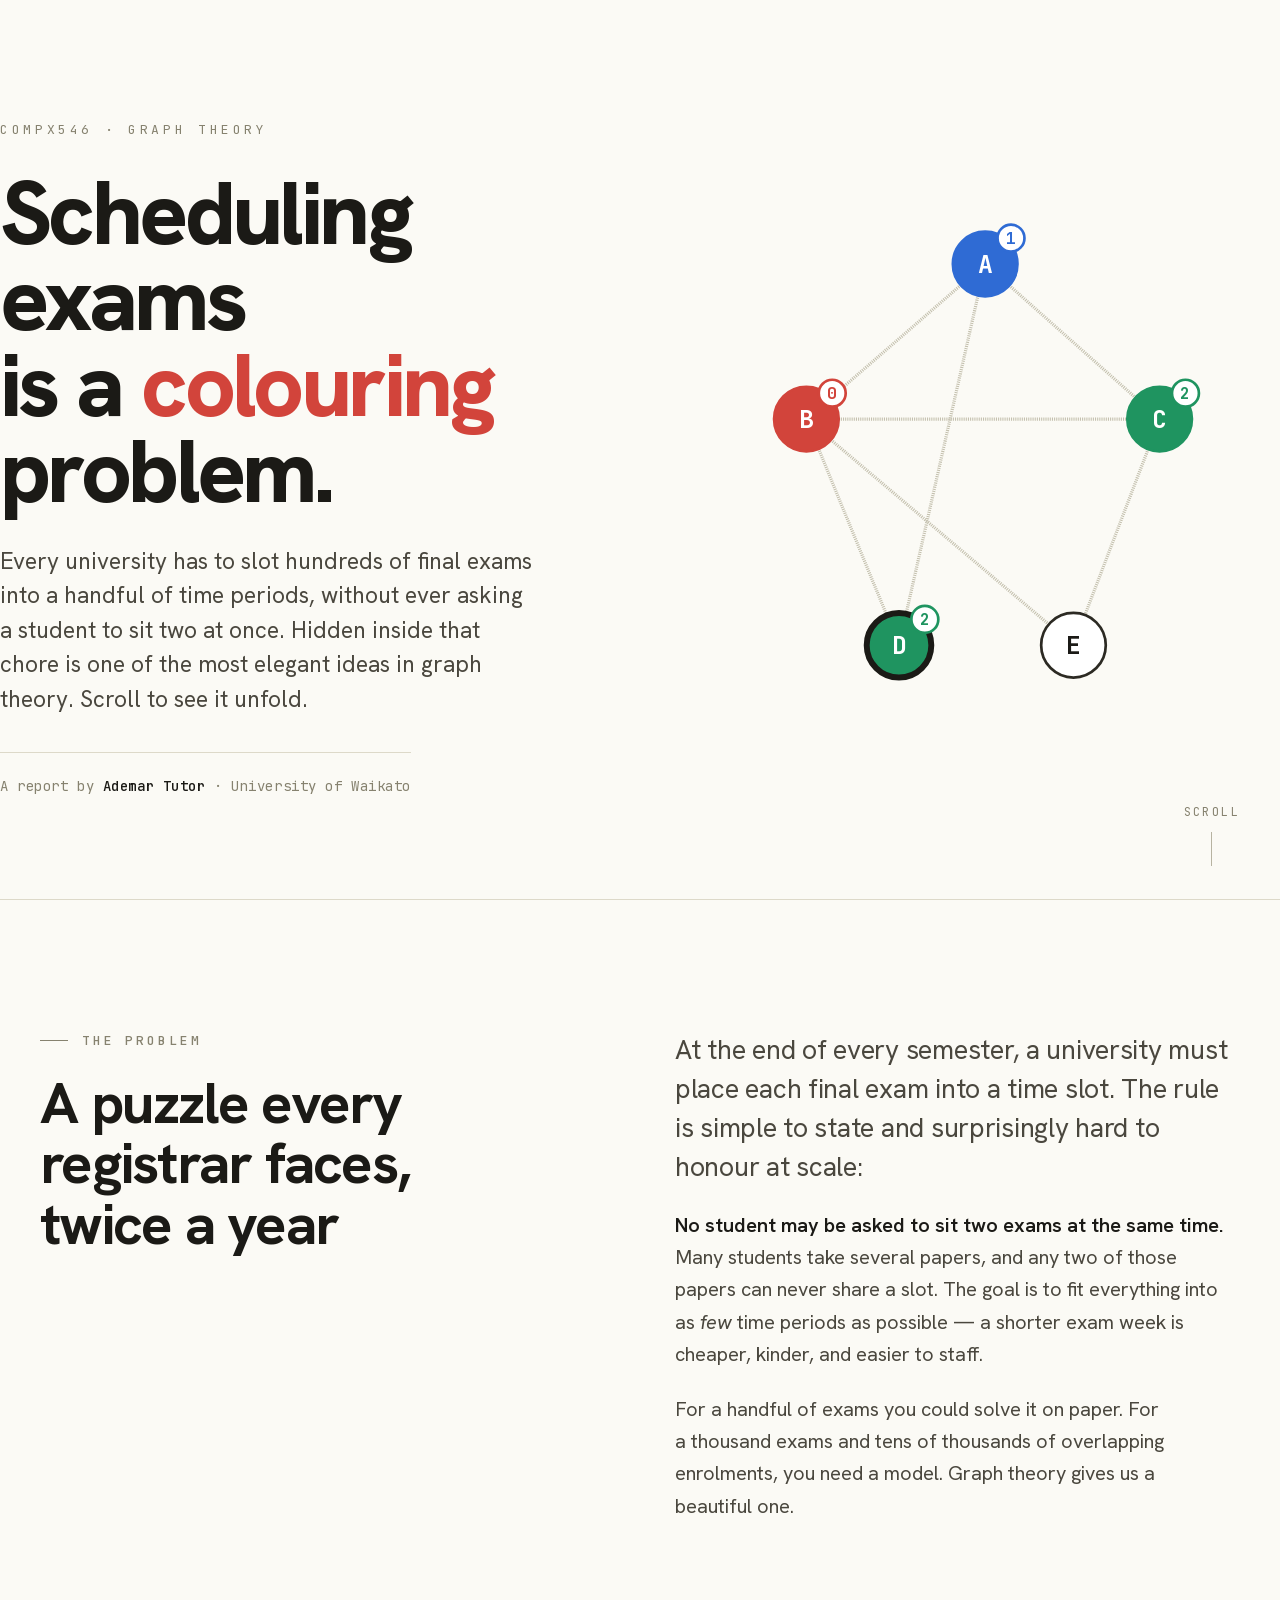
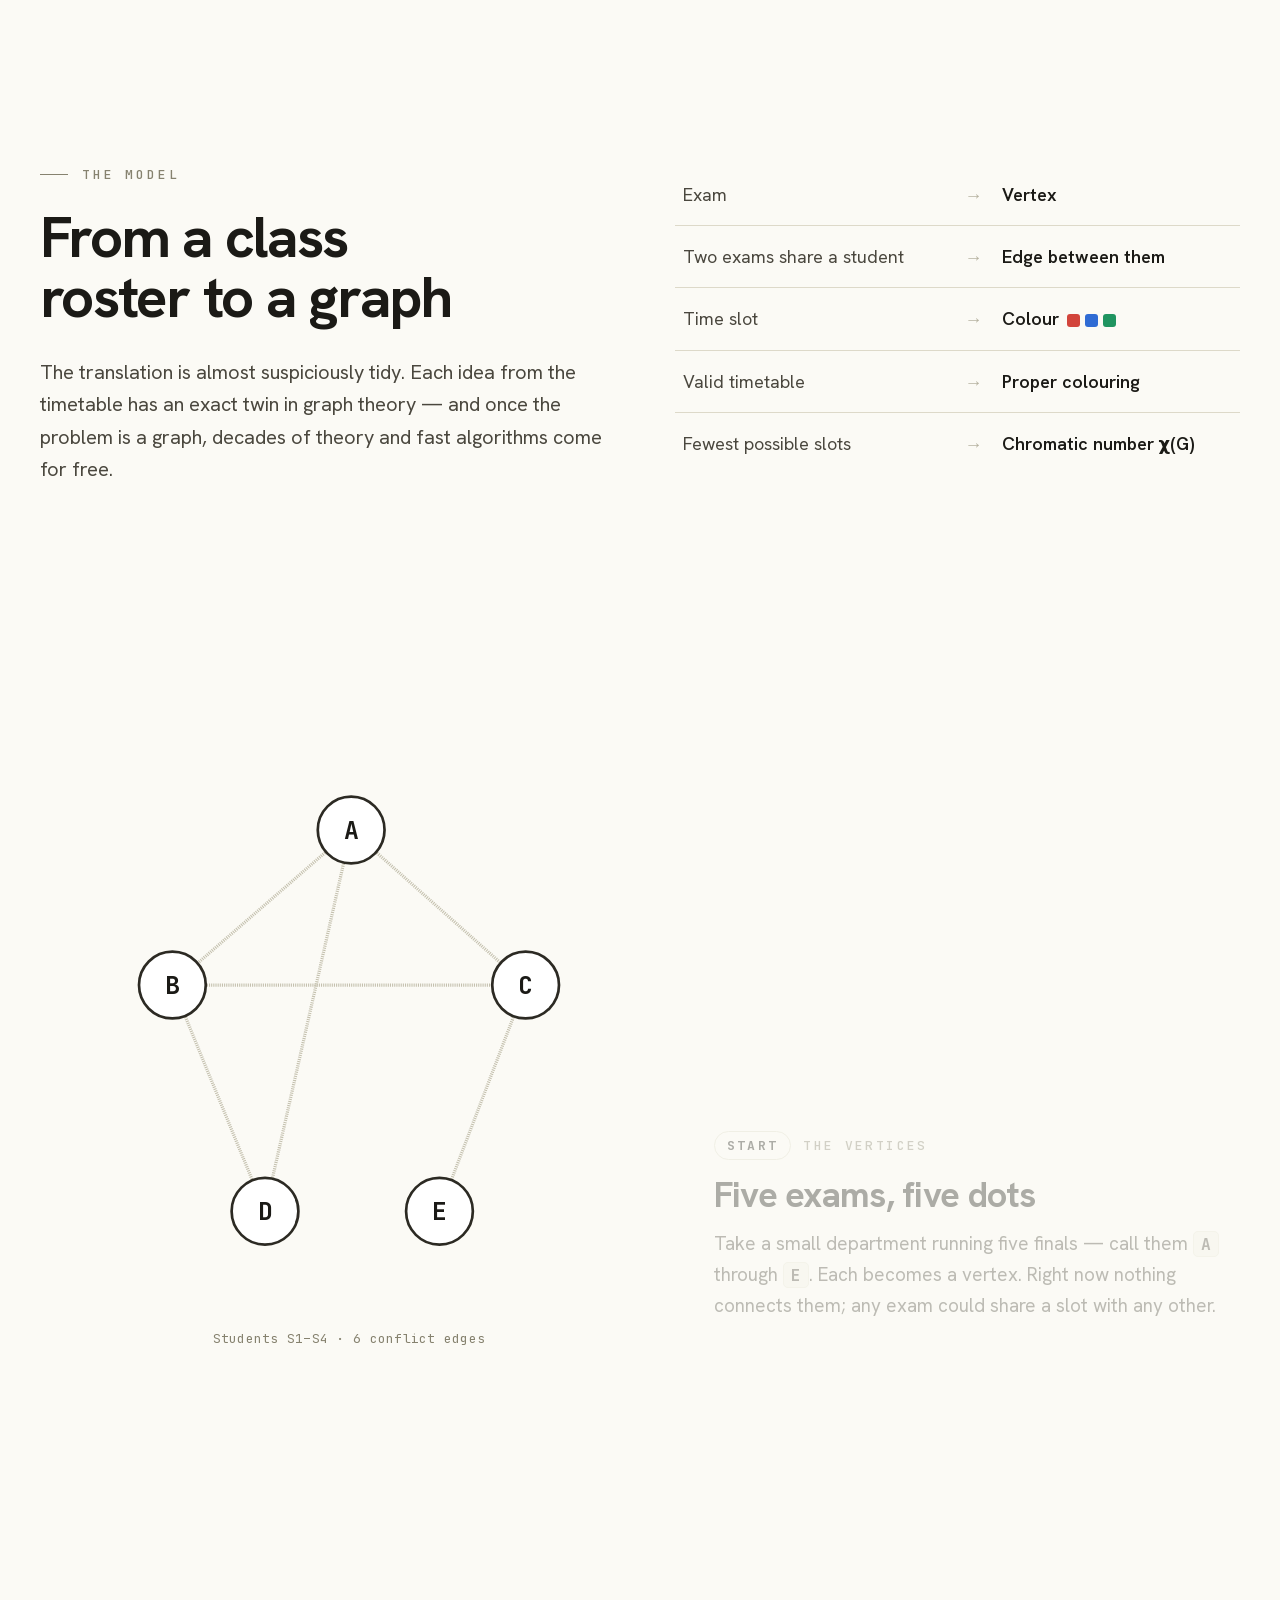
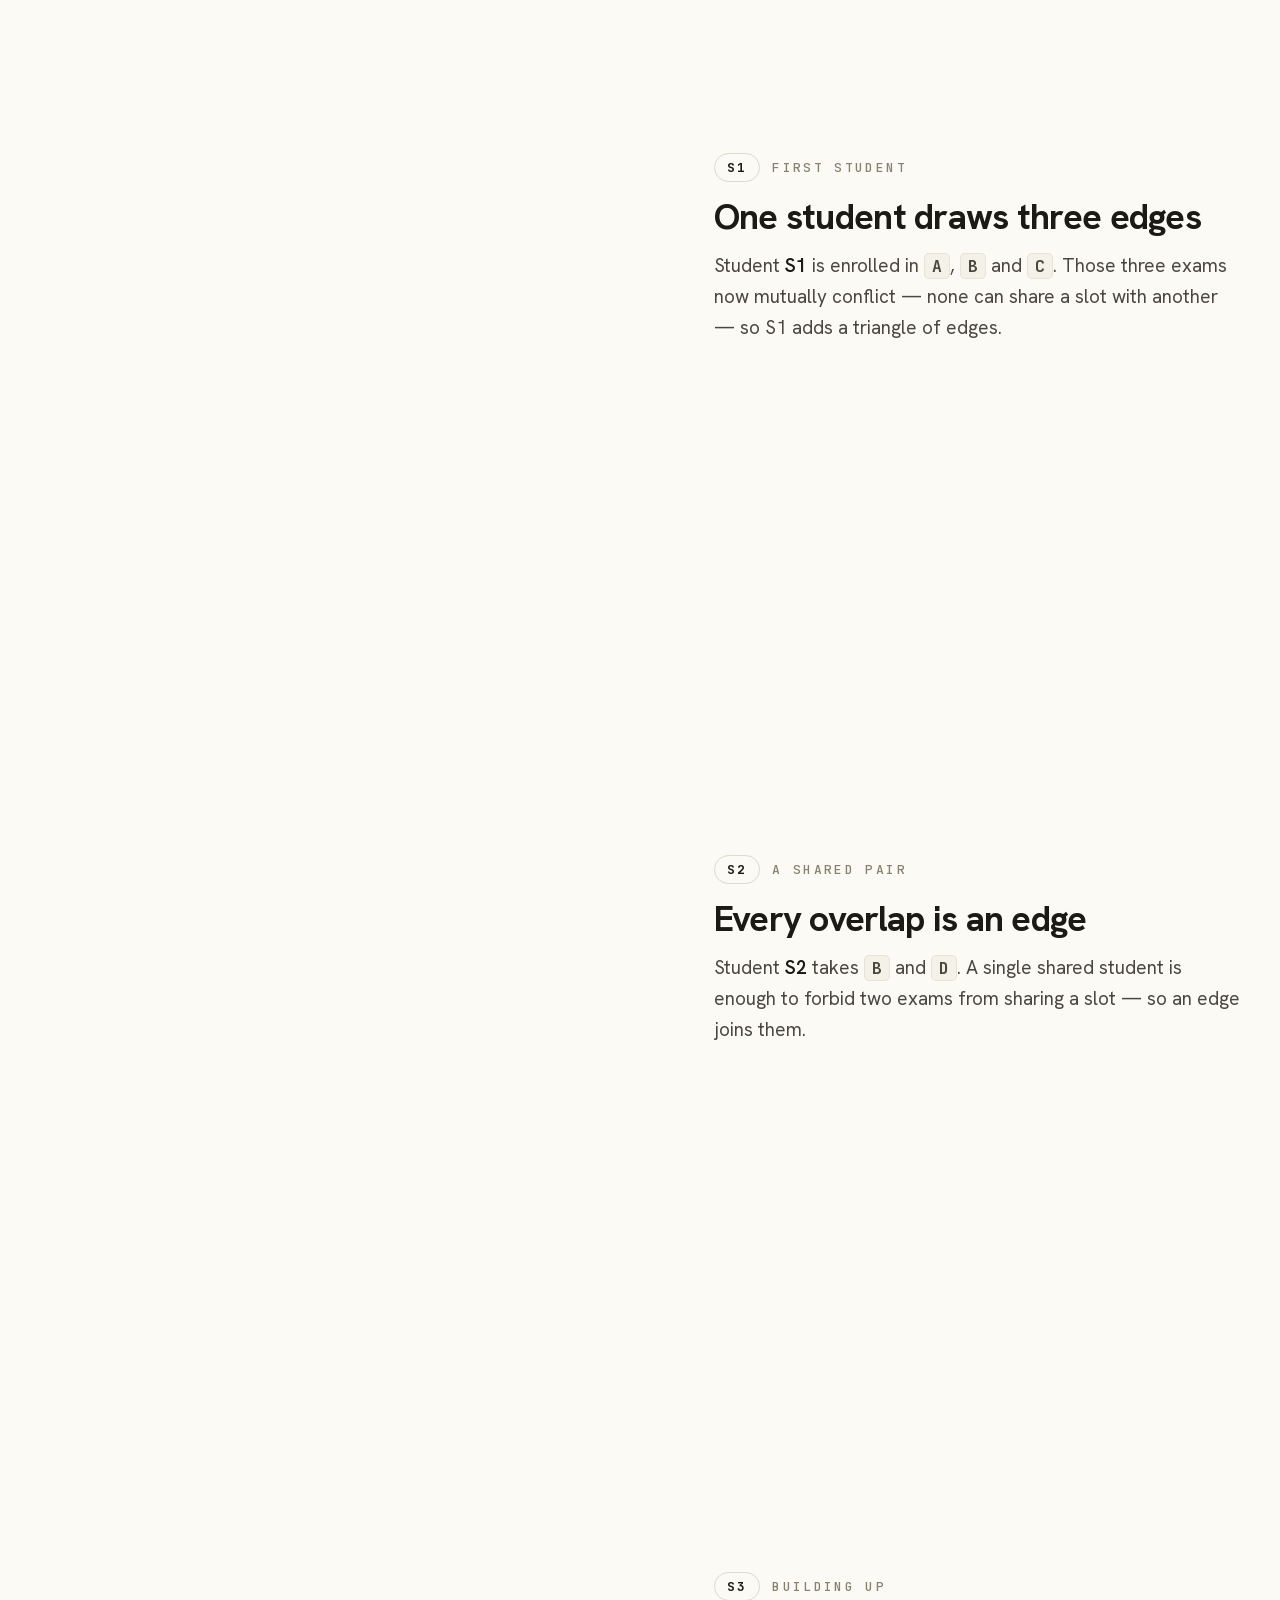
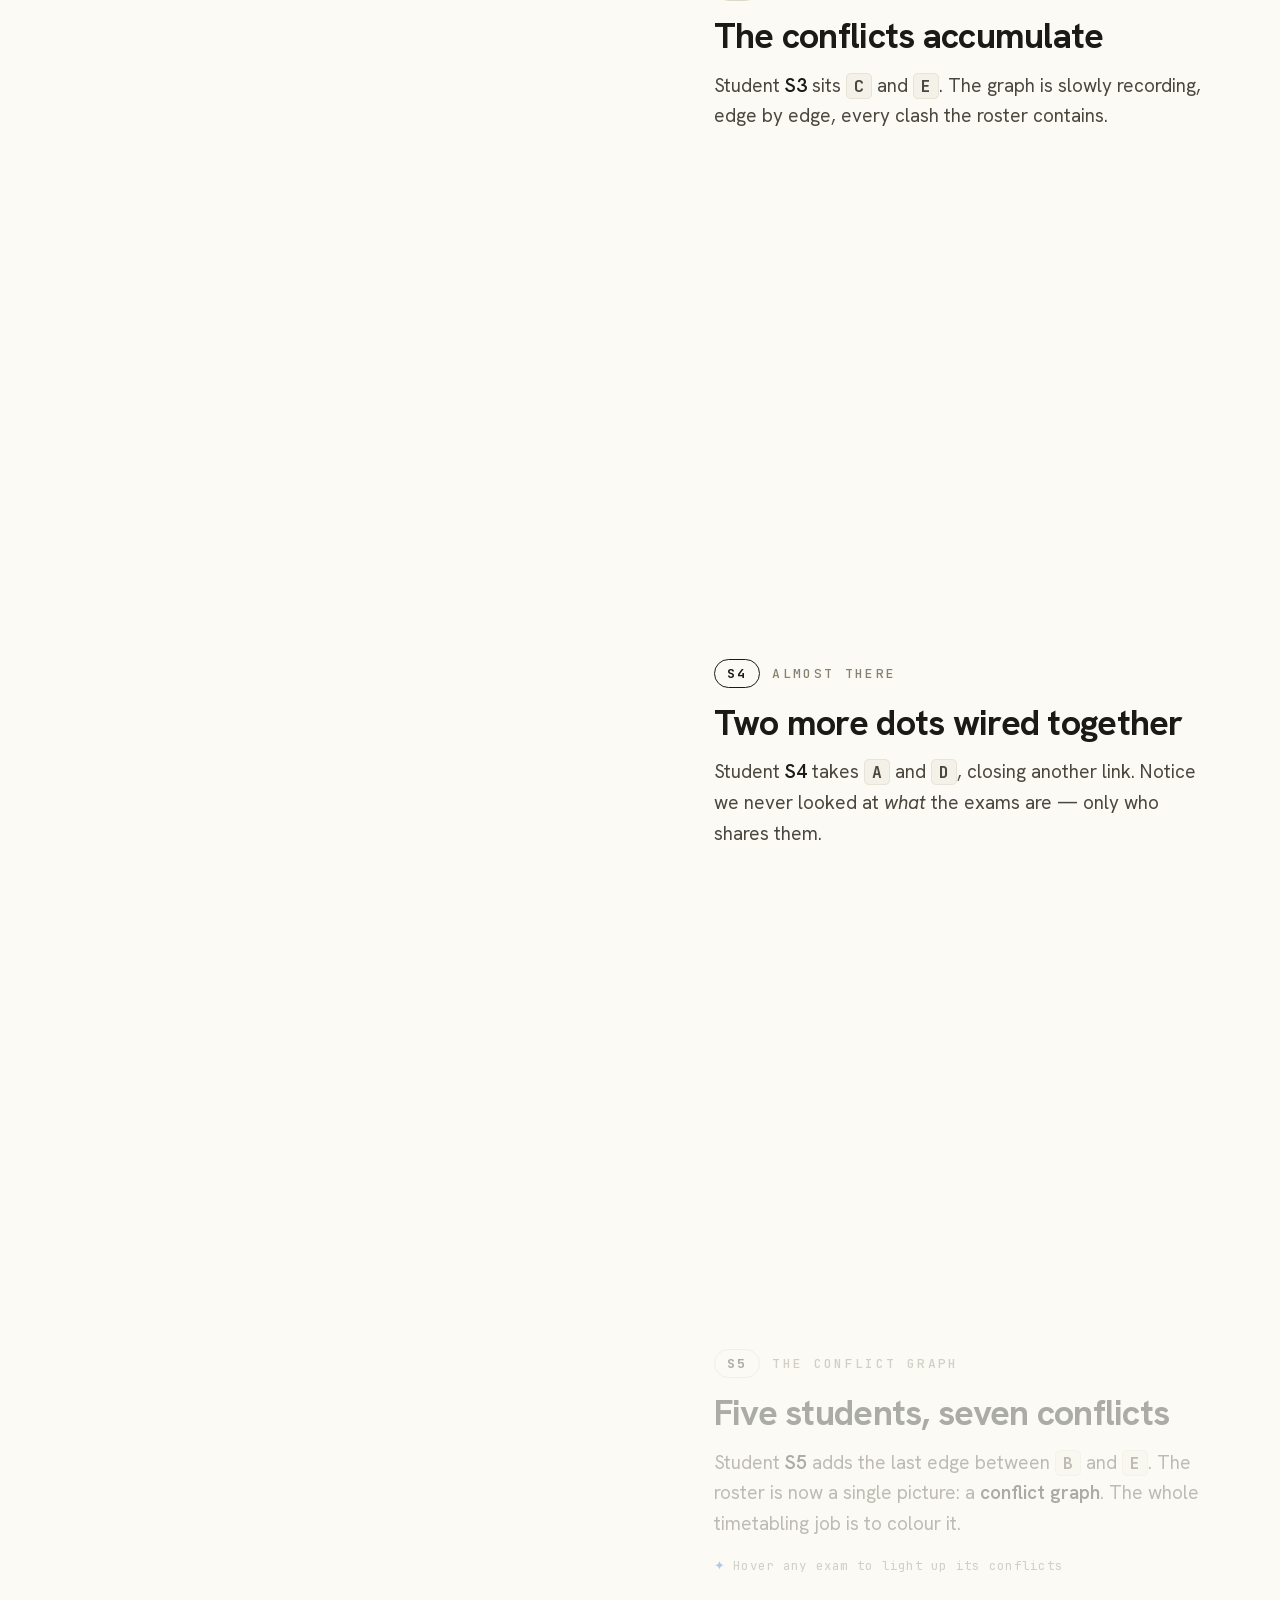
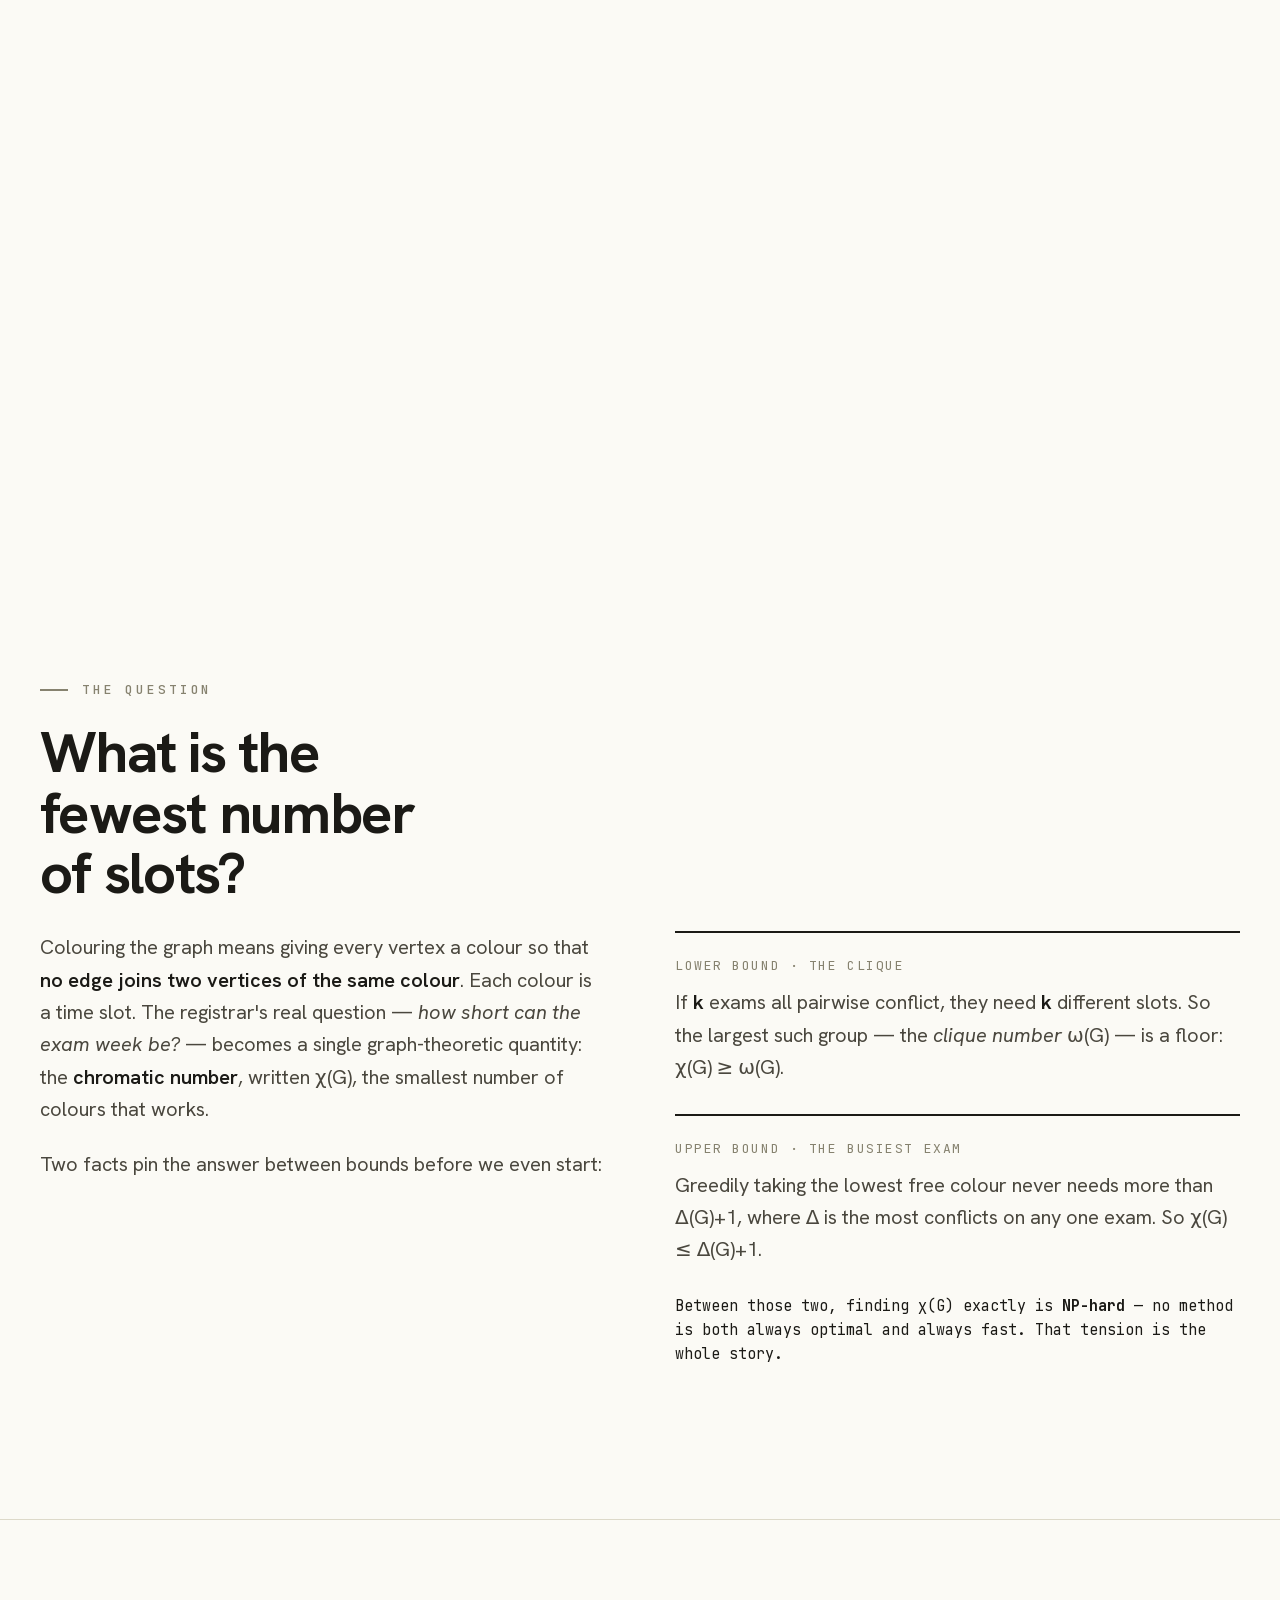
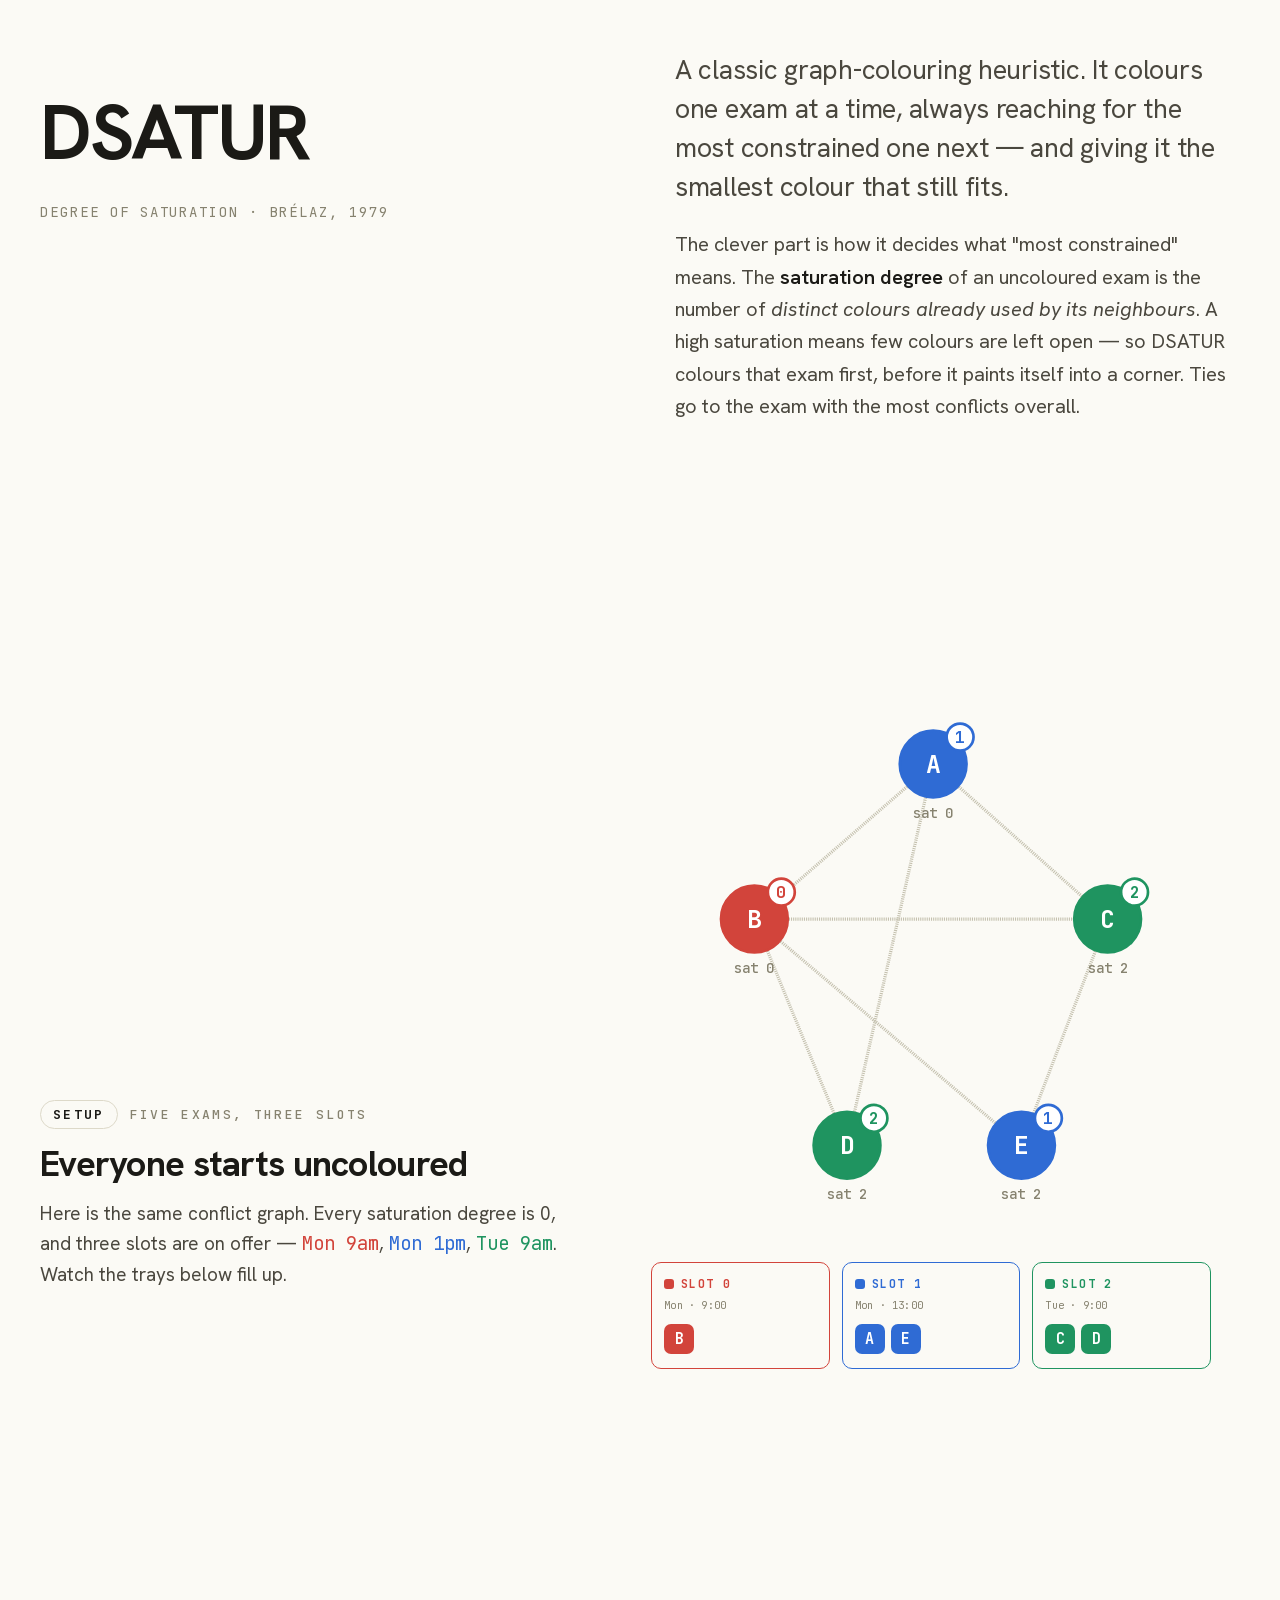
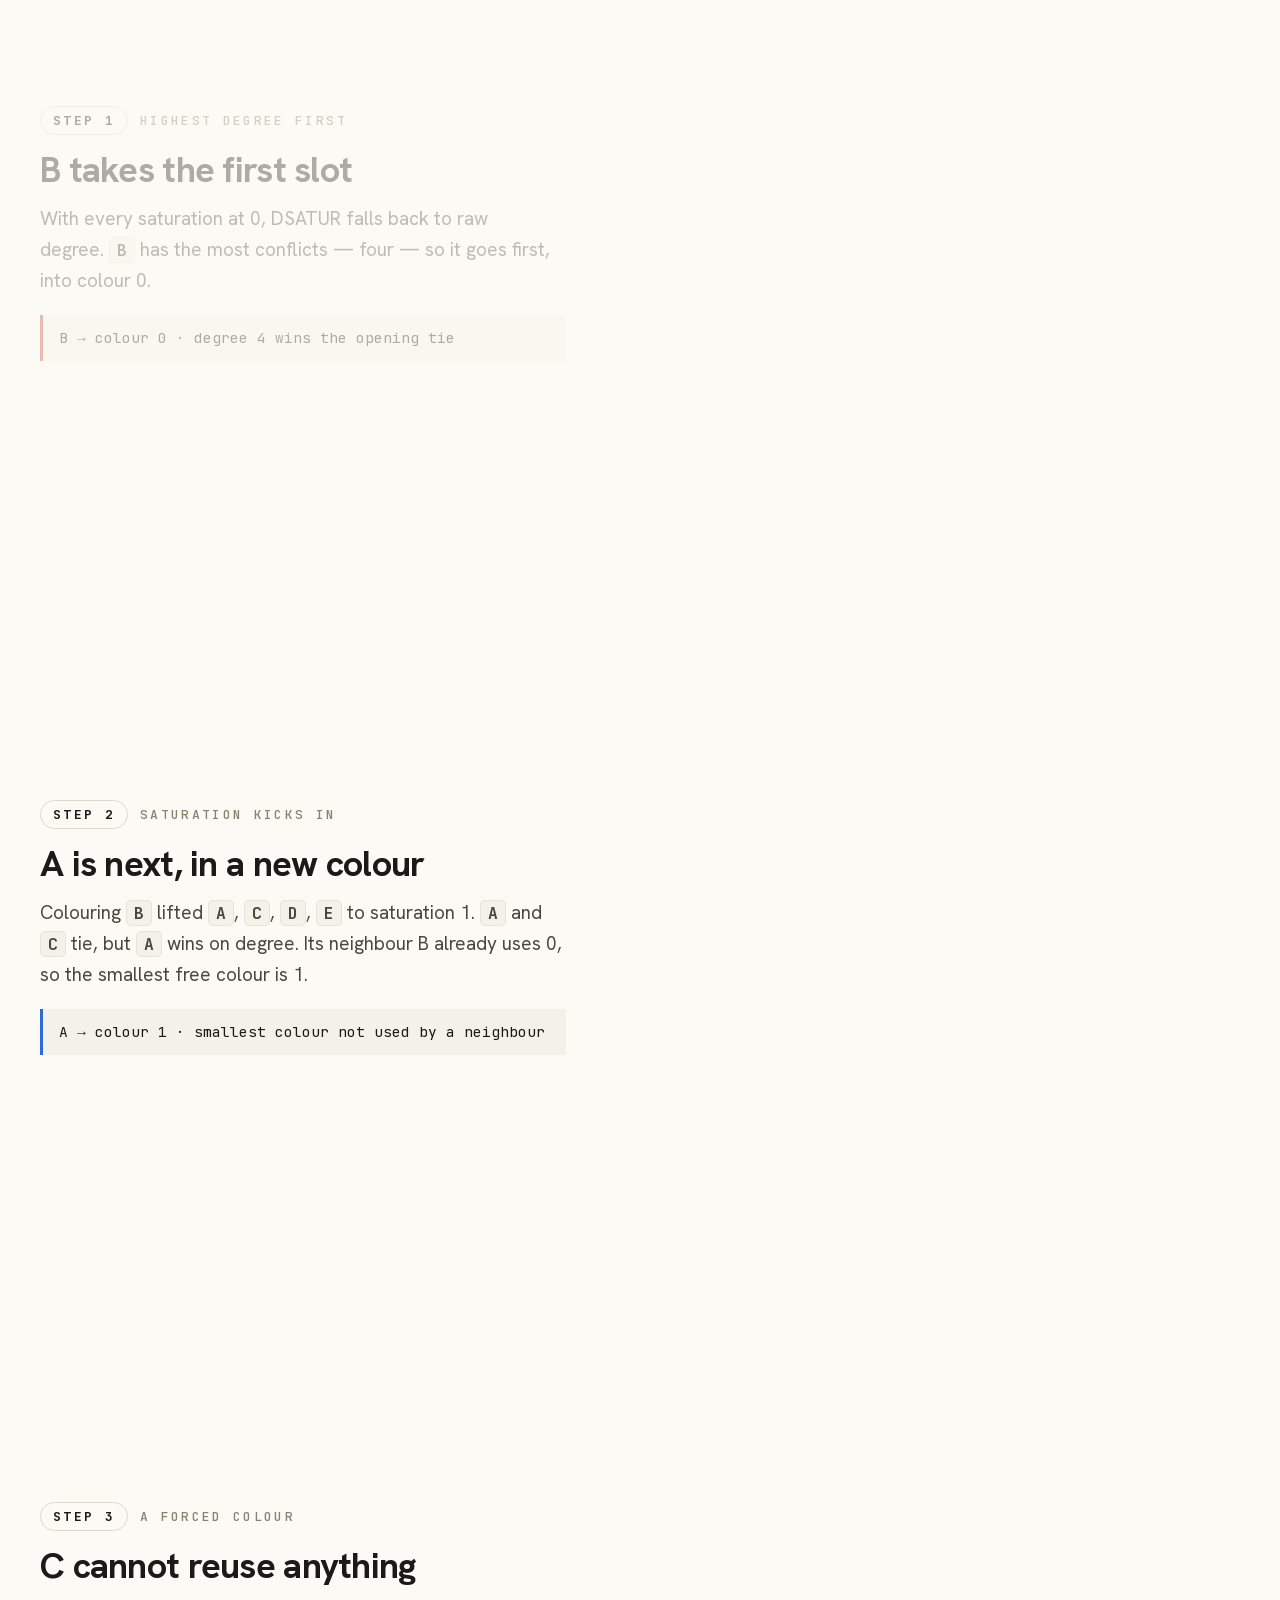
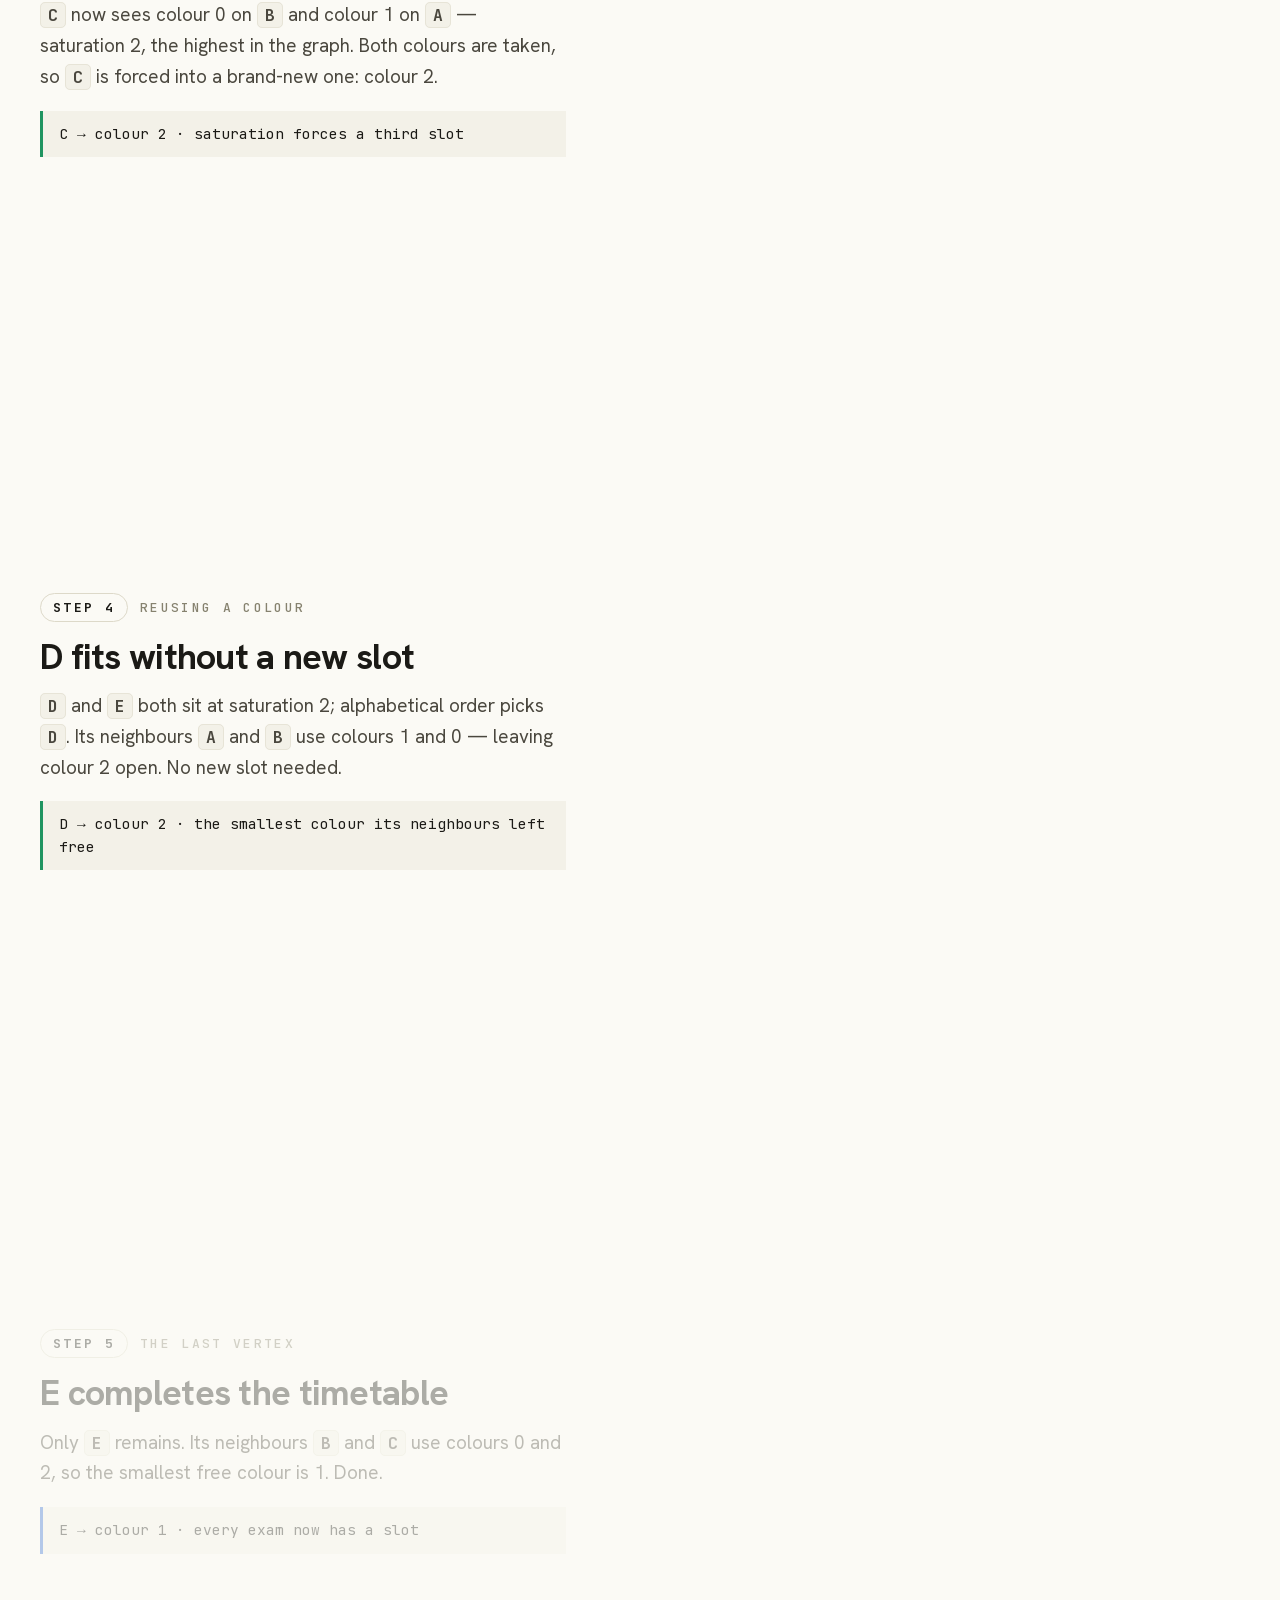
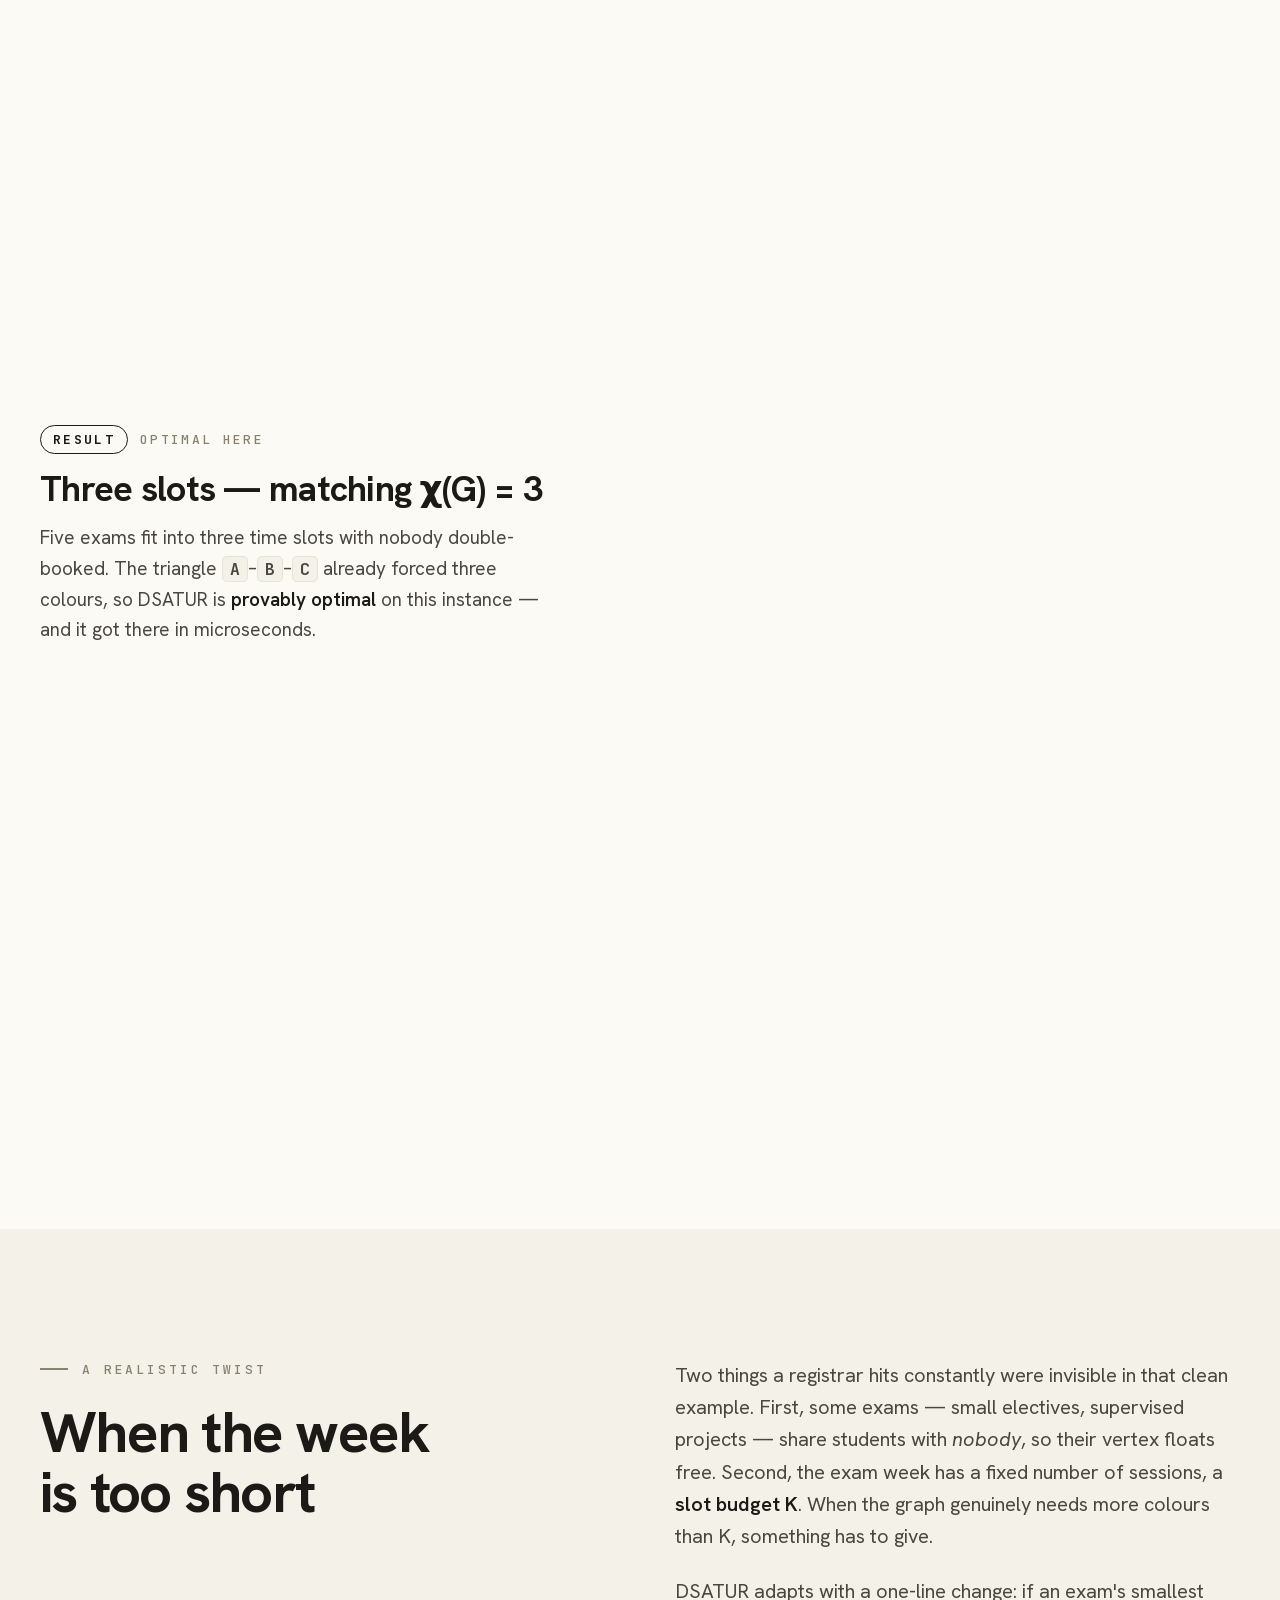
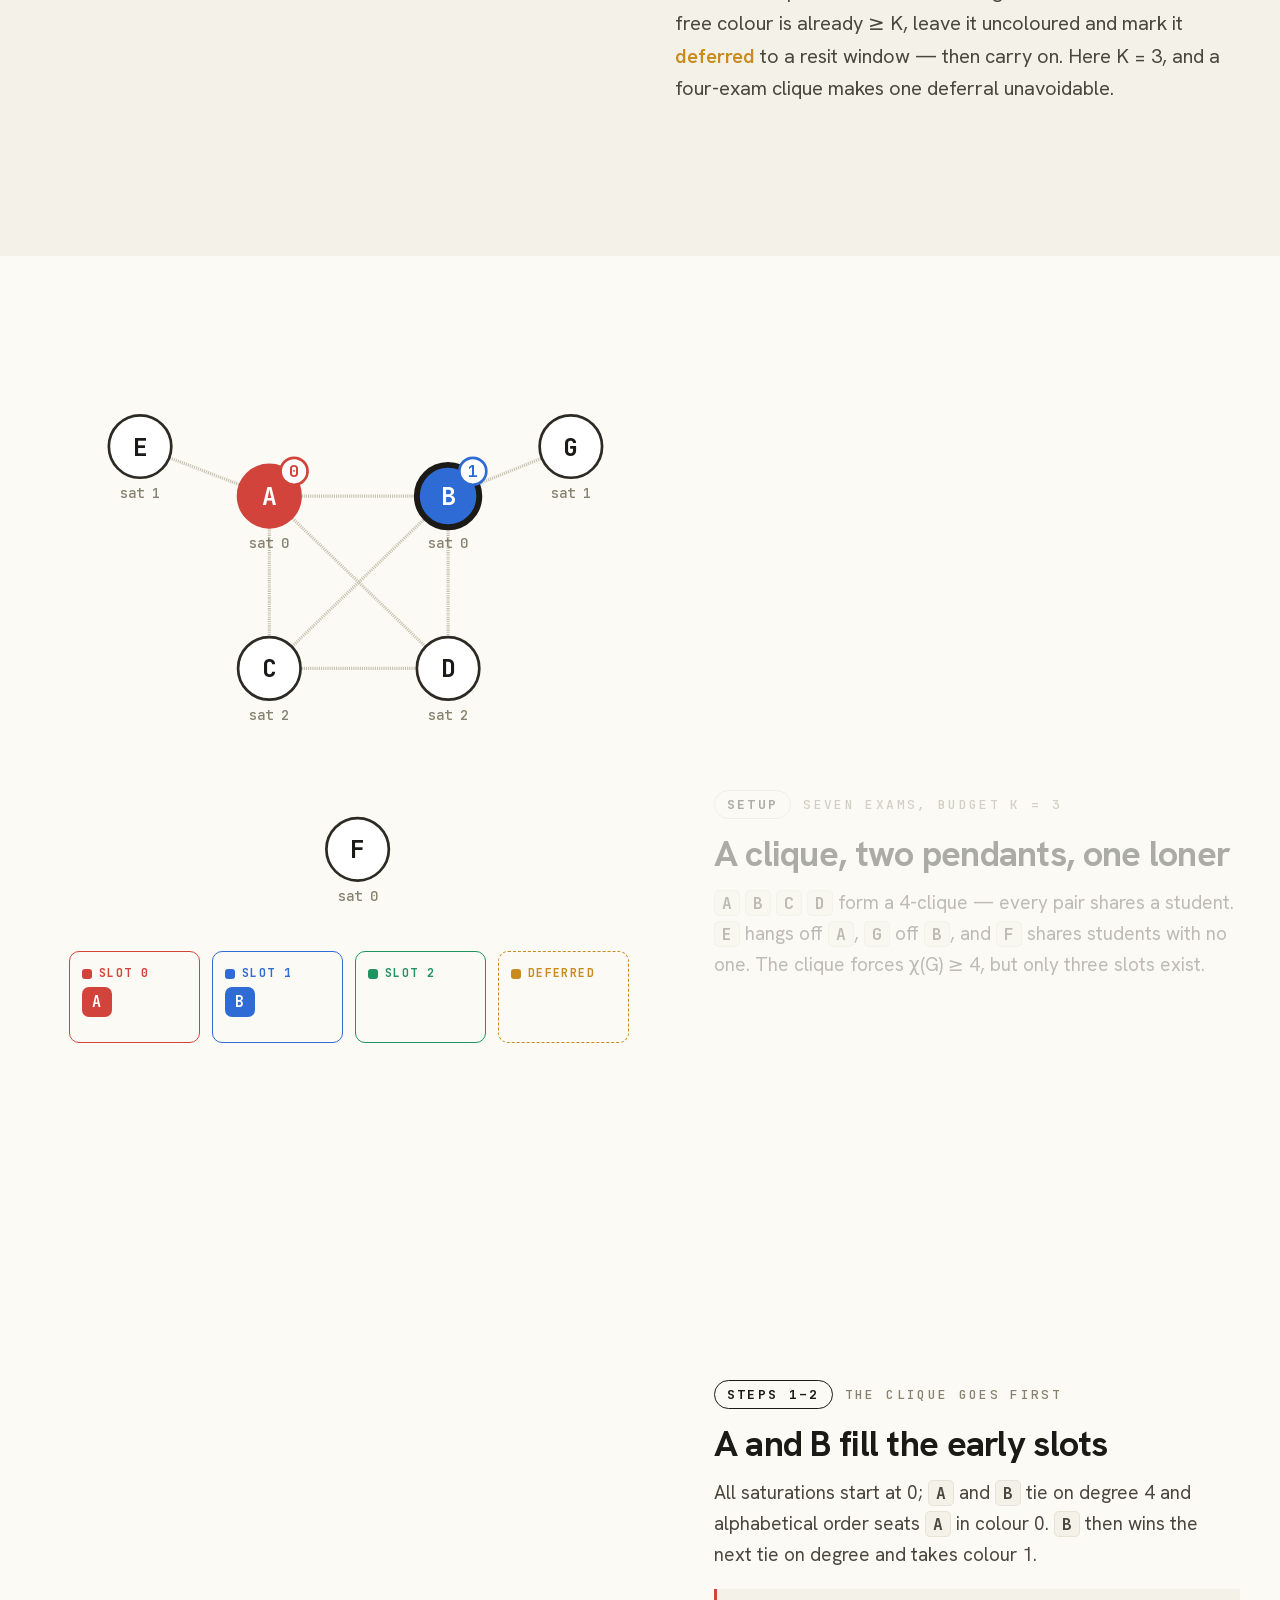
==== commit 47581b0c: "Mobile fixes" ====
--- a/reports/dsatur/index.html
+++ b/reports/dsatur/index.html
@@ -255,7 +255,7 @@
   </script>
 
   <script type="__bundler/template">
-"<!DOCTYPE html>\n<html lang=\"en\"><head>\n<meta charset=\"UTF-8\">\n<meta name=\"viewport\" content=\"width=device-width, initial-scale=1.0\">\n<title>Exam Timetabling as a Graph Colouring Problem</title>\n<style>/* ============================================================\n   Exam Timetabling Scrollytelling — Academic-modern\n   ============================================================ */\n\n/* cyrillic-ext */\n@font-face {\n  font-family: 'Hanken Grotesk';\n  font-style: italic;\n  font-weight: 400 600;\n  font-display: swap;\n  src: url(\"4a331696-fa74-4b53-a3ed-182bce5a3db2\") format('woff2');\n  unicode-range: U+0460-052F, U+1C80-1C8A, U+20B4, U+2DE0-2DFF, U+A640-A69F, U+FE2E-FE2F;\n}\n/* vietnamese */\n@font-face {\n  font-family: 'Hanken Grotesk';\n  font-style: italic;\n  font-weight: 400 600;\n  font-display: swap;\n  src: url(\"b9e01754-21a6-4a61-a7df-c9953cae81ac\") format('woff2');\n  unicode-range: U+0102-0103, U+0110-0111, U+0128-0129, U+0168-0169, U+01A0-01A1, U+01AF-01B0, U+0300-0301, U+0303-0304, U+0308-0309, U+0323, U+0329, U+1EA0-1EF9, U+20AB;\n}\n/* latin-ext */\n@font-face {\n  font-family: 'Hanken Grotesk';\n  font-style: italic;\n  font-weight: 400 600;\n  font-display: swap;\n  src: url(\"0114fdf8-38dc-49a8-a010-bedc3e854f4c\") format('woff2');\n  unicode-range: U+0100-02BA, U+02BD-02C5, U+02C7-02CC, U+02CE-02D7, U+02DD-02FF, U+0304, U+0308, U+0329, U+1D00-1DBF, U+1E00-1E9F, U+1EF2-1EFF, U+2020, U+20A0-20AB, U+20AD-20C0, U+2113, U+2C60-2C7F, U+A720-A7FF;\n}\n/* latin */\n@font-face {\n  font-family: 'Hanken Grotesk';\n  font-style: italic;\n  font-weight: 400 600;\n  font-display: swap;\n  src: url(\"6a2ad231-5bb4-4d46-9512-211328f367b4\") format('woff2');\n  unicode-range: U+0000-00FF, U+0131, U+0152-0153, U+02BB-02BC, U+02C6, U+02DA, U+02DC, U+0304, U+0308, U+0329, U+2000-206F, U+20AC, U+2122, U+2191, U+2193, U+2212, U+2215, U+FEFF, U+FFFD;\n}\n/* cyrillic-ext */\n@font-face {\n  font-family: 'Hanken Grotesk';\n  font-style: normal;\n  font-weight: 300 800;\n  font-display: swap;\n  src: url(\"2367aab7-d254-4b91-9ff4-af41ad00eb7c\") format('woff2');\n  unicode-range: U+0460-052F, U+1C80-1C8A, U+20B4, U+2DE0-2DFF, U+A640-A69F, U+FE2E-FE2F;\n}\n/* vietnamese */\n@font-face {\n  font-family: 'Hanken Grotesk';\n  font-style: normal;\n  font-weight: 300 800;\n  font-display: swap;\n  src: url(\"8f4c3560-33e2-4ba8-9382-c336b7a05b2e\") format('woff2');\n  unicode-range: U+0102-0103, U+0110-0111, U+0128-0129, U+0168-0169, U+01A0-01A1, U+01AF-01B0, U+0300-0301, U+0303-0304, U+0308-0309, U+0323, U+0329, U+1EA0-1EF9, U+20AB;\n}\n/* latin-ext */\n@font-face {\n  font-family: 'Hanken Grotesk';\n  font-style: normal;\n  font-weight: 300 800;\n  font-display: swap;\n  src: url(\"06aa0bd2-6c52-4b10-bd1e-9203e72af506\") format('woff2');\n  unicode-range: U+0100-02BA, U+02BD-02C5, U+02C7-02CC, U+02CE-02D7, U+02DD-02FF, U+0304, U+0308, U+0329, U+1D00-1DBF, U+1E00-1E9F, U+1EF2-1EFF, U+2020, U+20A0-20AB, U+20AD-20C0, U+2113, U+2C60-2C7F, U+A720-A7FF;\n}\n/* latin */\n@font-face {\n  font-family: 'Hanken Grotesk';\n  font-style: normal;\n  font-weight: 300 800;\n  font-display: swap;\n  src: url(\"5529f2be-c3ae-4b8c-a1b0-ad0dfacd2d81\") format('woff2');\n  unicode-range: U+0000-00FF, U+0131, U+0152-0153, U+02BB-02BC, U+02C6, U+02DA, U+02DC, U+0304, U+0308, U+0329, U+2000-206F, U+20AC, U+2122, U+2191, U+2193, U+2212, U+2215, U+FEFF, U+FFFD;\n}\n/* cyrillic-ext */\n@font-face {\n  font-family: 'JetBrains Mono';\n  font-style: normal;\n  font-weight: 400;\n  font-display: swap;\n  src: url(\"16b95bd0-927d-46ae-a04f-0eaa7792c2a3\") format('woff2');\n  unicode-range: U+0460-052F, U+1C80-1C8A, U+20B4, U+2DE0-2DFF, U+A640-A69F, U+FE2E-FE2F;\n}\n/* cyrillic */\n@font-face {\n  font-family: 'JetBrains Mono';\n  font-style: normal;\n  font-weight: 400;\n  font-display: swap;\n  src: url(\"b5f14eef-dbff-4693-bf54-3570e9b08463\") format('woff2');\n  unicode-range: U+0301, U+0400-045F, U+0490-0491, U+04B0-04B1, U+2116;\n}\n/* greek */\n@font-face {\n  font-family: 'JetBrains Mono';\n  font-style: normal;\n  font-weight: 400;\n  font-display: swap;\n  src: url(\"05650239-d8db-4203-abf0-3bc68cbd98d3\") format('woff2');\n  unicode-range: U+0370-0377, U+037A-037F, U+0384-038A, U+038C, U+038E-03A1, U+03A3-03FF;\n}\n/* vietnamese */\n@font-face {\n  font-family: 'JetBrains Mono';\n  font-style: normal;\n  font-weight: 400;\n  font-display: swap;\n  src: url(\"e9955357-2735-4410-94ea-e29c6c6e1563\") format('woff2');\n  unicode-range: U+0102-0103, U+0110-0111, U+0128-0129, U+0168-0169, U+01A0-01A1, U+01AF-01B0, U+0300-0301, U+0303-0304, U+0308-0309, U+0323, U+0329, U+1EA0-1EF9, U+20AB;\n}\n/* latin-ext */\n@font-face {\n  font-family: 'JetBrains Mono';\n  font-style: normal;\n  font-weight: 400;\n  font-display: swap;\n  src: url(\"c49b5465-17a3-4c1c-92ba-ca9402c2df7d\") format('woff2');\n  unicode-range: U+0100-02BA, U+02BD-02C5, U+02C7-02CC, U+02CE-02D7, U+02DD-02FF, U+0304, U+0308, U+0329, U+1D00-1DBF, U+1E00-1E9F, U+1EF2-1EFF, U+2020, U+20A0-20AB, U+20AD-20C0, U+2113, U+2C60-2C7F, U+A720-A7FF;\n}\n/* latin */\n@font-face {\n  font-family: 'JetBrains Mono';\n  font-style: normal;\n  font-weight: 400;\n  font-display: swap;\n  src: url(\"ad759ecc-ae8c-4ba0-80d4-7439a5e4d506\") format('woff2');\n  unicode-range: U+0000-00FF, U+0131, U+0152-0153, U+02BB-02BC, U+02C6, U+02DA, U+02DC, U+0304, U+0308, U+0329, U+2000-206F, U+20AC, U+2122, U+2191, U+2193, U+2212, U+2215, U+FEFF, U+FFFD;\n}\n/* cyrillic-ext */\n@font-face {\n  font-family: 'JetBrains Mono';\n  font-style: normal;\n  font-weight: 500;\n  font-display: swap;\n  src: url(\"16b95bd0-927d-46ae-a04f-0eaa7792c2a3\") format('woff2');\n  unicode-range: U+0460-052F, U+1C80-1C8A, U+20B4, U+2DE0-2DFF, U+A640-A69F, U+FE2E-FE2F;\n}\n/* cyrillic */\n@font-face {\n  font-family: 'JetBrains Mono';\n  font-style: normal;\n  font-weight: 500;\n  font-display: swap;\n  src: url(\"b5f14eef-dbff-4693-bf54-3570e9b08463\") format('woff2');\n  unicode-range: U+0301, U+0400-045F, U+0490-0491, U+04B0-04B1, U+2116;\n}\n/* greek */\n@font-face {\n  font-family: 'JetBrains Mono';\n  font-style: normal;\n  font-weight: 500;\n  font-display: swap;\n  src: url(\"05650239-d8db-4203-abf0-3bc68cbd98d3\") format('woff2');\n  unicode-range: U+0370-0377, U+037A-037F, U+0384-038A, U+038C, U+038E-03A1, U+03A3-03FF;\n}\n/* vietnamese */\n@font-face {\n  font-family: 'JetBrains Mono';\n  font-style: normal;\n  font-weight: 500;\n  font-display: swap;\n  src: url(\"e9955357-2735-4410-94ea-e29c6c6e1563\") format('woff2');\n  unicode-range: U+0102-0103, U+0110-0111, U+0128-0129, U+0168-0169, U+01A0-01A1, U+01AF-01B0, U+0300-0301, U+0303-0304, U+0308-0309, U+0323, U+0329, U+1EA0-1EF9, U+20AB;\n}\n/* latin-ext */\n@font-face {\n  font-family: 'JetBrains Mono';\n  font-style: normal;\n  font-weight: 500;\n  font-display: swap;\n  src: url(\"c49b5465-17a3-4c1c-92ba-ca9402c2df7d\") format('woff2');\n  unicode-range: U+0100-02BA, U+02BD-02C5, U+02C7-02CC, U+02CE-02D7, U+02DD-02FF, U+0304, U+0308, U+0329, U+1D00-1DBF, U+1E00-1E9F, U+1EF2-1EFF, U+2020, U+20A0-20AB, U+20AD-20C0, U+2113, U+2C60-2C7F, U+A720-A7FF;\n}\n/* latin */\n@font-face {\n  font-family: 'JetBrains Mono';\n  font-style: normal;\n  font-weight: 500;\n  font-display: swap;\n  src: url(\"ad759ecc-ae8c-4ba0-80d4-7439a5e4d506\") format('woff2');\n  unicode-range: U+0000-00FF, U+0131, U+0152-0153, U+02BB-02BC, U+02C6, U+02DA, U+02DC, U+0304, U+0308, U+0329, U+2000-206F, U+20AC, U+2122, U+2191, U+2193, U+2212, U+2215, U+FEFF, U+FFFD;\n}\n/* cyrillic-ext */\n@font-face {\n  font-family: 'JetBrains Mono';\n  font-style: normal;\n  font-weight: 700;\n  font-display: swap;\n  src: url(\"16b95bd0-927d-46ae-a04f-0eaa7792c2a3\") format('woff2');\n  unicode-range: U+0460-052F, U+1C80-1C8A, U+20B4, U+2DE0-2DFF, U+A640-A69F, U+FE2E-FE2F;\n}\n/* cyrillic */\n@font-face {\n  font-family: 'JetBrains Mono';\n  font-style: normal;\n  font-weight: 700;\n  font-display: swap;\n  src: url(\"b5f14eef-dbff-4693-bf54-3570e9b08463\") format('woff2');\n  unicode-range: U+0301, U+0400-045F, U+0490-0491, U+04B0-04B1, U+2116;\n}\n/* greek */\n@font-face {\n  font-family: 'JetBrains Mono';\n  font-style: normal;\n  font-weight: 700;\n  font-display: swap;\n  src: url(\"05650239-d8db-4203-abf0-3bc68cbd98d3\") format('woff2');\n  unicode-range: U+0370-0377, U+037A-037F, U+0384-038A, U+038C, U+038E-03A1, U+03A3-03FF;\n}\n/* vietnamese */\n@font-face {\n  font-family: 'JetBrains Mono';\n  font-style: normal;\n  font-weight: 700;\n  font-display: swap;\n  src: url(\"e9955357-2735-4410-94ea-e29c6c6e1563\") format('woff2');\n  unicode-range: U+0102-0103, U+0110-0111, U+0128-0129, U+0168-0169, U+01A0-01A1, U+01AF-01B0, U+0300-0301, U+0303-0304, U+0308-0309, U+0323, U+0329, U+1EA0-1EF9, U+20AB;\n}\n/* latin-ext */\n@font-face {\n  font-family: 'JetBrains Mono';\n  font-style: normal;\n  font-weight: 700;\n  font-display: swap;\n  src: url(\"c49b5465-17a3-4c1c-92ba-ca9402c2df7d\") format('woff2');\n  unicode-range: U+0100-02BA, U+02BD-02C5, U+02C7-02CC, U+02CE-02D7, U+02DD-02FF, U+0304, U+0308, U+0329, U+1D00-1DBF, U+1E00-1E9F, U+1EF2-1EFF, U+2020, U+20A0-20AB, U+20AD-20C0, U+2113, U+2C60-2C7F, U+A720-A7FF;\n}\n/* latin */\n@font-face {\n  font-family: 'JetBrains Mono';\n  font-style: normal;\n  font-weight: 700;\n  font-display: swap;\n  src: url(\"ad759ecc-ae8c-4ba0-80d4-7439a5e4d506\") format('woff2');\n  unicode-range: U+0000-00FF, U+0131, U+0152-0153, U+02BB-02BC, U+02C6, U+02DA, U+02DC, U+0304, U+0308, U+0329, U+2000-206F, U+20AC, U+2122, U+2191, U+2193, U+2212, U+2215, U+FEFF, U+FFFD;\n}\n\n\n:root {\n  /* Palette — warm paper */\n  --paper:      #fbfaf5;\n  --paper-2:    #f3f1e8;\n  --paper-edge: #e7e4d7;\n  --ink:        #1b1a16;\n  --ink-soft:   #4a473e;\n  --ink-mute:   #86826f;\n  --ink-faint:  #b7b3a1;\n  --rule:       #ddd9c9;\n\n  /* Dark moment */\n  --night:      #16160f;\n  --night-2:    #20201a;\n  --night-ink:  #f3f1e6;\n  --night-mute: #9b9784;\n\n  /* Slot colours — vivid but refined */\n  --slot0: #d2443b;   /* red    — Mon 9:00 */\n  --slot0-soft: #f4d6d2;\n  --slot1: #2f6bd4;   /* blue   — Mon 13:00 */\n  --slot1-soft: #d3dffa;\n  --slot2: #1f9460;   /* green  — Tue 9:00 */\n  --slot2-soft: #cdeede;\n  --defer: #c98a1e;   /* amber  — deferred */\n  --defer-soft: #f3e4c4;\n\n  --vertex:     #ffffff;\n  --vertex-ring:#2c2a23;\n  --edge:       #c4c0ae;\n  --edge-hot:   #1b1a16;\n\n  --maxw: 1280px;\n  --readw: 620px;\n\n  --ease: cubic-bezier(0.5, 0.1, 0.1, 1);\n\n  --f-sans: \"Hanken Grotesk\", system-ui, sans-serif;\n  --f-mono: \"JetBrains Mono\", ui-monospace, monospace;\n}\n\n* { box-sizing: border-box; }\n\nhtml { scroll-behavior: smooth; }\n\nbody {\n  margin: 0;\n  background: var(--paper);\n  color: var(--ink);\n  font-family: var(--f-sans);\n  font-size: 20px;\n  line-height: 1.62;\n  font-weight: 400;\n  -webkit-font-smoothing: antialiased;\n  text-rendering: optimizeLegibility;\n  overflow-x: hidden;\n}\n\n::selection { background: var(--slot1-soft); color: var(--ink); }\n\n/* ---------- Reading-progress bar ---------- */\n#progress {\n  position: fixed; top: 0; left: 0; height: 3px; width: 0%;\n  background: linear-gradient(90deg, var(--slot0), var(--slot1) 50%, var(--slot2));\n  z-index: 100; transition: width 0.08s linear;\n}\n\n/* ---------- Generic layout ---------- */\n.wrap { max-width: var(--maxw); margin: 0 auto; padding: 0 40px; }\n.read { max-width: var(--readw); }\n\nsection { position: relative; }\n\n.eyebrow {\n  font-family: var(--f-mono);\n  font-size: 13px; font-weight: 500;\n  letter-spacing: 0.22em; text-transform: uppercase;\n  color: var(--ink-mute);\n  margin: 0 0 22px;\n  display: flex; align-items: center; gap: 14px;\n}\n.eyebrow::before {\n  content: \"\"; width: 28px; height: 1.5px; background: var(--ink-mute); display: inline-block;\n}\n.eyebrow.no-rule::before { display: none; }\n\nh1, h2, h3 { font-weight: 700; line-height: 1.04; letter-spacing: -0.02em; margin: 0; }\n\nh2.section-title {\n  font-size: clamp(34px, 4.6vw, 58px);\n  font-weight: 700;\n  letter-spacing: -0.03em;\n  margin: 0 0 28px;\n  text-wrap: balance;\n}\n\n.lede {\n  font-size: clamp(21px, 2.2vw, 27px);\n  line-height: 1.45;\n  font-weight: 400;\n  color: var(--ink-soft);\n  letter-spacing: -0.01em;\n}\np { margin: 0 0 22px; text-wrap: pretty; }\np.body { color: var(--ink-soft); }\nstrong { font-weight: 600; color: var(--ink); }\nem { font-style: italic; }\n\n.mono { font-family: var(--f-mono); }\n.vk { /* a vertex / variable token in prose */\n  font-family: var(--f-mono); font-weight: 700; font-size: 0.86em;\n  background: var(--paper-2); border: 1px solid var(--paper-edge);\n  border-radius: 5px; padding: 1px 7px; letter-spacing: 0;\n}\n\n/* ============================================================\n   HERO\n   ============================================================ */\n#hero {\n  min-height: 100vh;\n  display: grid;\n  grid-template-columns: 1.05fr 0.95fr;\n  align-items: center;\n  gap: 30px;\n  padding: 80px 0 60px;\n  border-bottom: 1px solid var(--rule);\n}\n.hero-left { max-width: 640px; }\n.hero-course {\n  font-family: var(--f-mono); font-size: 13px; letter-spacing: 0.28em;\n  text-transform: uppercase; color: var(--ink-mute); margin-bottom: 30px;\n}\n#hero h1 {\n  font-size: clamp(46px, 7vw, 104px);\n  font-weight: 800; letter-spacing: -0.04em; line-height: 0.96;\n  margin-bottom: 30px;\n}\n#hero h1 .hl { color: var(--slot0); }\n#hero h1 .hl2 { color: var(--slot1); }\n#hero h1 .hl3 { color: var(--slot2); }\n.hero-sub {\n  font-size: clamp(19px, 1.9vw, 23px); line-height: 1.5;\n  color: var(--ink-soft); max-width: 540px; margin-bottom: 36px;\n}\n.hero-credit {\n  font-family: var(--f-mono); font-size: 14px; color: var(--ink-mute);\n  letter-spacing: 0.04em; padding-top: 22px; border-top: 1px solid var(--rule);\n  display: inline-block;\n}\n.hero-credit b { color: var(--ink); font-weight: 500; }\n.hero-viz { display: flex; align-items: center; justify-content: center; }\n\n.scroll-cue {\n  position: absolute; bottom: 34px; right: 40px;\n  font-family: var(--f-mono); font-size: 12px; letter-spacing: 0.2em;\n  text-transform: uppercase; color: var(--ink-mute);\n  display: flex; flex-direction: column; align-items: center; gap: 10px;\n}\n.scroll-cue .dot { width: 1px; height: 34px; background: var(--ink-faint); position: relative; overflow: hidden; }\n.scroll-cue .dot::after {\n  content: \"\"; position: absolute; top: -50%; left: 0; width: 1px; height: 50%;\n  background: var(--ink); animation: cue 1.8s var(--ease) infinite;\n}\n@keyframes cue { 0% { top: -50%; } 60%,100% { top: 100%; } }\n\n/* ============================================================\n   Standard prose section\n   ============================================================ */\n.section-pad { padding: 130px 0; }\n.section-pad.tight { padding: 90px 0; }\n\n.two-col {\n  display: grid; grid-template-columns: 1fr 1fr; gap: 70px; align-items: start;\n}\n\n/* big pull number */\n.bignum {\n  font-family: var(--f-mono); font-weight: 700;\n  font-size: clamp(60px, 9vw, 130px); line-height: 0.9;\n  letter-spacing: -0.04em;\n}\n\n/* ---------- Mapping table ---------- */\n.maptable { width: 100%; border-collapse: collapse; font-size: 18px; }\n.maptable td { padding: 16px 8px; border-bottom: 1px solid var(--rule); vertical-align: middle; }\n.maptable tr:last-child td { border-bottom: none; }\n.maptable .concept { color: var(--ink-soft); }\n.maptable .arrow { width: 40px; text-align: center; color: var(--ink-faint); font-family: var(--f-mono); }\n.maptable .gt { font-weight: 600; }\n.maptable .gt .swatchrow { display: inline-flex; gap: 5px; vertical-align: middle; margin-left: 8px; }\n.maptable .sw { width: 13px; height: 13px; border-radius: 3px; display: inline-block; }\n\n/* ============================================================\n   SCROLLYTELLING (sticky visual + scrolling steps)\n   ============================================================ */\n.scrolly { position: relative; }\n.scrolly__grid {\n  display: grid;\n  grid-template-columns: minmax(0, 0.92fr) minmax(0, 1.08fr);\n  gap: 56px;\n  align-items: start;\n}\n.scrolly.viz-left .scrolly__grid { grid-template-columns: minmax(0, 1.08fr) minmax(0, 0.92fr); }\n.scrolly.viz-left .scrolly__viz { order: -1; }\n\n.scrolly__viz {\n  position: sticky; top: 0;\n  height: 100vh;\n  display: flex; flex-direction: column; align-items: center; justify-content: center;\n  align-self: start;\n  gap: 22px;\n}\n.viz-stage {\n  width: 100%; max-width: 560px; aspect-ratio: 1 / 1; position: relative;\n}\n.viz-stage svg { width: 100%; height: 100%; display: block; overflow: visible; }\n\n.scrolly__steps { padding: 38vh 0; }\n.step {\n  min-height: 78vh;\n  display: flex; flex-direction: column; justify-content: center;\n}\n.step:first-child { min-height: 62vh; }\n.step__card {\n  background: var(--paper);\n  opacity: 0.35;\n  transform: translateY(8px);\n  transition: opacity 0.5s var(--ease), transform 0.5s var(--ease);\n}\n.step.is-active .step__card { opacity: 1; transform: none; }\n.step__num {\n  font-family: var(--f-mono); font-size: 13px; font-weight: 500;\n  letter-spacing: 0.18em; text-transform: uppercase; color: var(--ink-mute);\n  margin-bottom: 16px; display: flex; align-items: center; gap: 12px;\n}\n.step__num .chip {\n  font-weight: 700; color: var(--ink);\n  border: 1.5px solid var(--rule); border-radius: 100px; padding: 3px 12px;\n}\n.step.is-active .step__num .chip { border-color: var(--ink); }\n.step h3 {\n  font-size: clamp(26px, 2.8vw, 36px); font-weight: 700;\n  letter-spacing: -0.02em; margin-bottom: 16px;\n}\n.step p { font-size: 19px; color: var(--ink-soft); margin: 0; }\n.step p + p { margin-top: 14px; }\n.step .why {\n  font-family: var(--f-mono); font-size: 14.5px; line-height: 1.55;\n  color: var(--ink); background: var(--paper-2);\n  border-left: 3px solid var(--ink); padding: 12px 16px; margin-top: 18px;\n}\n.step .why.s0 { border-color: var(--slot0); }\n.step .why.s1 { border-color: var(--slot1); }\n.step .why.s2 { border-color: var(--slot2); }\n.step .why.sd { border-color: var(--defer); }\n\n/* ---------- SVG graph element styles ---------- */\n.edge {\n  stroke: var(--edge); stroke-width: 3; fill: none;\n  opacity: 0; stroke-dasharray: 1;\n  transition: opacity 0.55s var(--ease), stroke 0.4s var(--ease), stroke-width 0.3s var(--ease);\n}\n.edge.show { opacity: 1; }\n.edge.hot { stroke: var(--edge-hot); stroke-width: 4; }\n.edge.dim { opacity: 0.18; }\n\n.vtx-hit { fill: transparent; cursor: pointer; }\n.vtx {\n  fill: var(--vertex); stroke: var(--vertex-ring); stroke-width: 2.5;\n  transition: fill 0.5s var(--ease), stroke 0.4s var(--ease), r 0.35s var(--ease);\n}\n.vtx.s0 { fill: var(--slot0); stroke: var(--slot0); }\n.vtx.s1 { fill: var(--slot1); stroke: var(--slot1); }\n.vtx.s2 { fill: var(--slot2); stroke: var(--slot2); }\n.vtx.deferred { fill: var(--paper); stroke: var(--defer); stroke-width: 3; stroke-dasharray: 6 5; }\n.vtx.active { stroke: var(--ink); stroke-width: 5.5; }\n.vtx.dim { opacity: 0.32; }\n\n.vlabel {\n  font-family: var(--f-mono); font-weight: 700; font-size: 23px;\n  fill: var(--ink); text-anchor: middle; dominant-baseline: central;\n  pointer-events: none; transition: fill 0.4s var(--ease), opacity 0.4s var(--ease);\n}\n.vlabel.on-color { fill: #fff; }\n.vlabel.dim { opacity: 0.32; }\n\n.vbadge { opacity: 0; transition: opacity 0.4s var(--ease); pointer-events: none; }\n.vbadge.show { opacity: 1; }\n.vbadge .bg { fill: #fff; stroke-width: 2.5; }\n.vbadge .btxt {\n  font-family: var(--f-mono); font-weight: 700; font-size: 15px;\n  text-anchor: middle; dominant-baseline: central;\n}\n.vbadge.s0 .bg { stroke: var(--slot0); } .vbadge.s0 .btxt { fill: var(--slot0); }\n.vbadge.s1 .bg { stroke: var(--slot1); } .vbadge.s1 .btxt { fill: var(--slot1); }\n.vbadge.s2 .bg { stroke: var(--slot2); } .vbadge.s2 .btxt { fill: var(--slot2); }\n.vbadge.sd .bg { stroke: var(--defer); } .vbadge.sd .btxt { fill: var(--defer); font-size: 13px; }\n.vtx.hovering { stroke: var(--ink); stroke-width: 4; }\n\n.satlabel {\n  font-family: var(--f-mono); font-weight: 500; font-size: 13px;\n  fill: var(--ink-mute); text-anchor: middle; pointer-events: none;\n  opacity: 0; transition: opacity 0.4s var(--ease);\n}\n.satlabel.show { opacity: 1; }\n\n.pulse-ring {\n  fill: none; stroke: var(--ink); stroke-width: 2; opacity: 0;\n}\n.vtx.active ~ .pulse-ring { animation: none; }\n\n/* ---------- Slot trays ---------- */\n.trays { display: flex; gap: 12px; width: 100%; max-width: 560px; }\n.tray {\n  flex: 1; border: 1.5px solid var(--rule); border-radius: 10px;\n  padding: 12px 12px 14px; min-height: 92px; background: var(--paper);\n  transition: border-color 0.4s var(--ease), background 0.4s var(--ease);\n}\n.tray__hd {\n  font-family: var(--f-mono); font-size: 11.5px; font-weight: 700;\n  letter-spacing: 0.12em; text-transform: uppercase; margin-bottom: 4px;\n  display: flex; align-items: center; gap: 7px;\n}\n.tray__hd .dot { width: 10px; height: 10px; border-radius: 3px; display: inline-block; }\n.tray__time { font-family: var(--f-mono); font-size: 10.5px; color: var(--ink-mute); margin-bottom: 10px; letter-spacing: 0.02em; }\n.tray__chips { display: flex; flex-wrap: wrap; gap: 6px; }\n.chip-v {\n  font-family: var(--f-mono); font-weight: 700; font-size: 15px;\n  width: 30px; height: 30px; border-radius: 7px; color: #fff;\n  display: grid; place-items: center;\n  transform: scale(0.3); opacity: 0;\n  transition: transform 0.45s var(--ease), opacity 0.4s var(--ease);\n}\n.chip-v.in { transform: scale(1); opacity: 1; }\n.tray.t0 { border-color: var(--slot0); } .tray.t0 .dot { background: var(--slot0); } .tray.t0 .tray__hd { color: var(--slot0); } .chip-v.c0 { background: var(--slot0); }\n.tray.t1 { border-color: var(--slot1); } .tray.t1 .dot { background: var(--slot1); } .tray.t1 .tray__hd { color: var(--slot1); } .chip-v.c1 { background: var(--slot1); }\n.tray.t2 { border-color: var(--slot2); } .tray.t2 .dot { background: var(--slot2); } .tray.t2 .tray__hd { color: var(--slot2); } .chip-v.c2 { background: var(--slot2); }\n.tray.td { border-color: var(--defer); border-style: dashed; } .tray.td .dot { background: var(--defer); } .tray.td .tray__hd { color: var(--defer); } .chip-v.cd { background: var(--paper); color: var(--defer); border: 2px dashed var(--defer); }\n\n.viz-caption {\n  font-family: var(--f-mono); font-size: 13px; color: var(--ink-mute);\n  text-align: center; letter-spacing: 0.02em; min-height: 20px;\n  transition: color 0.4s var(--ease);\n}\n\n/* ============================================================\n   DARK section (CP-SAT)\n   ============================================================ */\n.night {\n  background: var(--night); color: var(--night-ink);\n}\n.night .eyebrow { color: var(--night-mute); }\n.night .eyebrow::before { background: var(--night-mute); }\n.night h2.section-title { color: var(--night-ink); }\n.night .lede { color: #cfccbe; }\n.night p.body { color: #c2bfb1; }\n.night strong { color: #fff; }\n\n.codecard {\n  background: var(--night-2); border: 1px solid #33332a; border-radius: 14px;\n  padding: 30px 32px; font-family: var(--f-mono); font-size: 16px; line-height: 1.9;\n  color: #e9e7da;\n}\n.codecard .cm { color: var(--night-mute); }\n.codecard .kw { color: #c79bff; }\n.codecard .vr { color: #f6c177; }\n.codecard .ne { color: #ff7a70; font-weight: 700; }\n.codecard .obj { color: #6cc7f5; }\n.code-c0 { color: #ff7a70; } .code-c1 { color: #6f9dff; } .code-c2 { color: #45c98a; }\n\n.handoff {\n  display: grid; grid-template-columns: 1fr auto 1fr; gap: 24px; align-items: center;\n}\n.handoff__box { border: 1px solid #34342b; border-radius: 12px; padding: 26px; background: var(--night-2); }\n.handoff__box h4 { font-family: var(--f-mono); font-size: 13px; letter-spacing: 0.14em; text-transform: uppercase; margin: 0 0 12px; color: var(--night-mute); font-weight: 700; }\n.handoff__box.first h4 { color: var(--slot2); }\n.handoff__box.then h4 { color: var(--slot1); }\n.handoff__box p { font-size: 16px; color: #cbc8ba; margin: 0; }\n.handoff__arrow { font-family: var(--f-mono); font-size: 13px; color: var(--night-mute); text-align: center; letter-spacing: 0.1em; }\n\n/* ============================================================\n   RESULTS — charts\n   ============================================================ */\n.results-table { width: 100%; border-collapse: collapse; font-family: var(--f-mono); font-size: 16px; }\n.results-table th { text-align: right; padding: 14px 18px; font-weight: 500; font-size: 12px; letter-spacing: 0.1em; text-transform: uppercase; color: var(--ink-mute); border-bottom: 2px solid var(--ink); }\n.results-table th:first-child { text-align: left; }\n.results-table td { text-align: right; padding: 13px 18px; border-bottom: 1px solid var(--rule); }\n.results-table td:first-child { text-align: left; font-weight: 700; }\n.results-table .pill { font-size: 12px; font-weight: 700; padding: 3px 10px; border-radius: 100px; }\n.results-table .pill.y { background: var(--slot2-soft); color: var(--slot2); }\n.results-table .pill.n { background: var(--paper-2); color: var(--ink-mute); }\n.results-table tr.hi td { background: var(--paper-2); }\n\n.chart {\n  border: 1px solid var(--rule); border-radius: 16px; padding: 30px 32px 26px; background: var(--paper);\n}\n.chart h4 { font-size: 19px; font-weight: 700; margin: 0 0 4px; letter-spacing: -0.01em; }\n.chart .sub { font-family: var(--f-mono); font-size: 12.5px; color: var(--ink-mute); margin-bottom: 26px; }\n.chart-grid { display: grid; grid-template-columns: 1fr 1fr; gap: 24px; }\n\n.bar-row { display: grid; grid-template-columns: 64px 1fr; align-items: center; gap: 14px; margin-bottom: 16px; }\n.bar-row:last-child { margin-bottom: 0; }\n.bar-row .lbl { font-family: var(--f-mono); font-size: 13px; color: var(--ink-soft); text-align: right; }\n.bar-pair { display: flex; flex-direction: column; gap: 5px; }\n.bar { height: 18px; border-radius: 5px; position: relative; display: flex; align-items: center; background: var(--paper-2); overflow: hidden; }\n.bar .track { position: absolute; left: 0; top: 0; height: 100%; border-radius: 5px; width: 0; transition: width 0.9s var(--ease); }\n.bar.dsatur .track { background: var(--ink); }\n.bar.cpsat .track { background: var(--slot1); }\n.bar.ai .track { background: var(--slot2); }\n.bar .val { font-family: var(--f-mono); font-size: 12px; font-weight: 700; margin-left: auto; padding-right: 9px; position: relative; z-index: 2; opacity: 0; transition: opacity 0.4s 0.5s var(--ease); color: var(--ink); }\n.bar.in .val { opacity: 1; }\n.legend { display: flex; gap: 20px; font-family: var(--f-mono); font-size: 12.5px; color: var(--ink-soft); margin-top: 6px; flex-wrap: wrap; }\n.legend span { display: inline-flex; align-items: center; gap: 7px; }\n.legend i { width: 14px; height: 5px; border-radius: 2px; display: inline-block; }\n\n/* ============================================================\n   CONCLUSION\n   ============================================================ */\n.verdict-grid { display: grid; grid-template-columns: repeat(4, 1fr); gap: 22px; }\n.vcard {\n  border-top: 3px solid var(--ink); padding: 26px 0 0; \n}\n.vcard.c0 { border-color: var(--slot0); }\n.vcard.c1 { border-color: var(--slot1); }\n.vcard.c2 { border-color: var(--slot2); }\n.vcard h4 { font-family: var(--f-mono); font-size: 13px; letter-spacing: 0.12em; text-transform: uppercase; margin: 0 0 14px; }\n.vcard p { font-size: 16.5px; color: var(--ink-soft); margin: 0; }\n\n.closing { font-size: clamp(26px, 3.4vw, 44px); font-weight: 600; letter-spacing: -0.025em; line-height: 1.22; text-wrap: balance; }\n.closing .a { color: var(--slot0); } .closing .b { color: var(--slot1); }\n\nfooter {\n  padding: 70px 0 60px; border-top: 1px solid var(--rule); margin-top: 110px;\n  font-family: var(--f-mono); font-size: 13.5px; color: var(--ink-mute); line-height: 1.8;\n}\nfooter a { color: var(--ink); text-decoration: none; border-bottom: 1px solid var(--ink-faint); }\nfooter .ref { margin-top: 18px; font-size: 12.5px; color: var(--ink-faint); }\n\n/* ---------- fade-in-on-scroll utility ---------- */\n.reveal { opacity: 0; transform: translateY(22px); transition: opacity 0.8s var(--ease), transform 0.8s var(--ease); }\n.reveal.in { opacity: 1; transform: none; }\n\n/* ---------- Interactive hint ---------- */\n.try-hint {\n  font-family: var(--f-mono); font-size: 12.5px; color: var(--ink-mute);\n  display: inline-flex; align-items: center; gap: 8px; margin-top: 16px;\n  letter-spacing: 0.02em;\n}\n.try-hint::before { content: \"✦\"; color: var(--slot1); }\n\n/* ============================================================\n   PLAYGROUND — interactive DSATUR demo\n   ============================================================ */\n.demo {\n  display: grid; grid-template-columns: minmax(0, 1fr) minmax(0, 1fr);\n  gap: 56px; align-items: center;\n}\n.demo__left { display: flex; flex-direction: column; gap: 22px; align-items: center; }\n.demo__left .viz-stage { max-width: 460px; }\n.demo__left .trays { max-width: 460px; }\n\n.demo__panel { align-self: stretch; display: flex; flex-direction: column; }\n.demo__prompt {\n  font-size: clamp(24px, 2.6vw, 32px); font-weight: 700; letter-spacing: -0.02em;\n  margin-bottom: 16px;\n}\n.demo__feedback {\n  font-family: var(--f-mono); font-size: 15px; line-height: 1.6;\n  background: var(--paper-2); border-left: 3px solid var(--ink-faint);\n  padding: 14px 18px; border-radius: 0 8px 8px 0; min-height: 78px;\n  color: var(--ink-soft); transition: border-color 0.3s var(--ease), background 0.3s var(--ease);\n}\n.demo__feedback b { color: var(--ink); font-weight: 700; }\n.demo__feedback.ok { border-color: var(--slot2); background: var(--slot2-soft); }\n.demo__feedback.no { border-color: var(--slot0); background: var(--slot0-soft); }\n.demo__feedback.hint { border-color: var(--slot1); background: var(--slot1-soft); }\n\n.demo__state { display: flex; flex-wrap: wrap; gap: 10px; margin: 26px 0; }\n.st-chip {\n  font-family: var(--f-mono); border: 1.5px solid var(--rule); border-radius: 9px;\n  padding: 8px 13px; display: flex; flex-direction: column; gap: 1px; min-width: 92px;\n  transition: border-color 0.3s var(--ease), background 0.3s var(--ease), transform 0.3s var(--ease);\n}\n.st-chip b { font-size: 17px; font-weight: 700; }\n.st-chip span { font-size: 11.5px; color: var(--ink-mute); letter-spacing: 0.02em; }\n.st-chip.next { border-color: var(--slot1); background: var(--slot1-soft); transform: translateY(-2px); }\n.st-chip.next b { color: var(--slot1); }\n.st-chip.done { color: #fff; border-color: transparent; }\n.st-chip.done span { color: rgba(255,255,255,0.82); }\n.st-chip.done.c0 { background: var(--slot0); } .st-chip.done.c1 { background: var(--slot1); } .st-chip.done.c2 { background: var(--slot2); }\n\n.demo__controls { display: flex; gap: 12px; flex-wrap: wrap; }\n.demo__controls button {\n  font-family: var(--f-mono); font-size: 14px; font-weight: 500; letter-spacing: 0.02em;\n  padding: 12px 20px; border-radius: 9px; border: 1.5px solid var(--ink);\n  background: var(--paper); color: var(--ink); cursor: pointer;\n  transition: background 0.2s var(--ease), color 0.2s var(--ease), opacity 0.2s var(--ease);\n}\n.demo__controls button:hover { background: var(--ink); color: var(--paper); }\n.demo__controls #play-hint { border-color: var(--slot1); color: var(--slot1); }\n.demo__controls #play-hint:hover { background: var(--slot1); color: #fff; }\n.demo__controls button:disabled { opacity: 0.32; cursor: default; }\n.demo__controls button:disabled:hover { background: var(--paper); color: var(--ink); }\n.demo__controls #play-hint:disabled:hover { color: var(--slot1); background: var(--paper); }\n\n.demo__legend { font-family: var(--f-mono); font-size: 12.5px; color: var(--ink-mute); line-height: 1.65; margin-top: 22px; }\n.demo__legend b { color: var(--ink-soft); }\n.demo__legend .next-key { color: var(--slot1); border-bottom: 1.5px solid var(--slot1); }\n\n/* vertex feedback animations */\n@keyframes shakeX { 0%,100% { transform: translateX(0); } 20% { transform: translateX(-4px); } 40% { transform: translateX(4px); } 60% { transform: translateX(-3px); } 80% { transform: translateX(3px); } }\n.vtx.shake { animation: shakeX 0.38s var(--ease); }\n@keyframes hintPulse { 0%,100% { stroke: var(--vertex-ring); stroke-width: 2.5; } 50% { stroke: var(--slot1); stroke-width: 8; } }\n.vtx.hint { animation: hintPulse 0.7s ease 3; }\n\n@media (max-width: 900px) {\n  .demo { grid-template-columns: 1fr; gap: 34px; }\n  .demo__left .viz-stage { max-width: 76vw; }\n}\n\n/* ============================================================\n   Responsive\n   ============================================================ */\n@media (max-width: 900px) {\n  body { font-size: 18px; }\n  .wrap { padding: 0 22px; }\n  #hero { grid-template-columns: 1fr; min-height: auto; padding: 64px 22px 40px; gap: 28px; text-align: left; }\n  #hero h1 { font-size: clamp(40px, 9vw, 64px); margin-bottom: 22px; }\n  .hero-course { margin-bottom: 20px; }\n  .hero-sub { margin-bottom: 28px; }\n  .scroll-cue { display: none; }\n  .hero-viz { max-width: 380px; margin: 0 auto; }\n  .two-col { grid-template-columns: 1fr; gap: 36px; }\n  .section-pad { padding: 80px 0; }\n\n  .scrolly__grid, .scrolly.viz-left .scrolly__grid { grid-template-columns: 1fr; gap: 0; }\n  .scrolly.viz-left .scrolly__viz { order: 0; }\n  .scrolly__viz {\n    position: sticky; top: 0; height: 58vh;\n    background: linear-gradient(180deg, var(--paper) 80%, transparent);\n    padding: 14px 0 6px; z-index: 5;\n    margin: 0 -22px; width: calc(100% + 44px);\n  }\n  .viz-stage { max-width: 64vw; }\n  .trays { max-width: 92vw; gap: 7px; }\n  .tray { padding: 8px; min-height: 70px; }\n  .scrolly__steps { padding: 4vh 0 30vh; }\n  .step { min-height: 70vh; }\n  .step__card { background: var(--paper); border: 1px solid var(--rule); border-radius: 12px; padding: 22px; }\n\n  .chart-grid { grid-template-columns: 1fr; }\n  .handoff { grid-template-columns: 1fr; }\n  .handoff__arrow { transform: rotate(90deg); }\n  .verdict-grid { grid-template-columns: 1fr 1fr; }\n  .results-table { font-size: 13px; }\n  .results-table th, .results-table td { padding: 10px 8px; }\n}\n\n@media (max-width: 480px) {\n  #hero { padding: 52px 22px 36px; gap: 24px; }\n  #hero h1 { font-size: clamp(30px, 9.5vw, 40px); }\n  .hero-viz { max-width: 300px; }\n}\n\n@media (prefers-reduced-motion: reduce) {\n  * { scroll-behavior: auto !important; }\n  .scroll-cue .dot::after { animation: none; }\n}\n</style>\n\n</head>\n<body>\n<div id=\"progress\"></div>\n\n<!-- ============================ HERO ============================ -->\n<header id=\"hero\" class=\"wrap\" data-screen-label=\"Hero\">\n  <div class=\"hero-left\">\n    <div class=\"hero-course\">COMPX546 · Graph Theory</div>\n    <h1>Scheduling exams<br>is a <span class=\"hl\">colouring</span><br>problem.</h1>\n    <p class=\"hero-sub\">Every university has to slot hundreds of final exams into a handful of time periods, without ever asking a student to sit two at once. Hidden inside that chore is one of the most elegant ideas in graph theory. Scroll to see it unfold.</p>\n    <div class=\"hero-credit\">A report by <b>Ademar Tutor</b> · University of Waikato</div>\n  </div>\n  <div class=\"hero-viz\">\n    <div class=\"viz-stage\" id=\"hero-graph\"></div>\n  </div>\n  <div class=\"scroll-cue\">Scroll<span class=\"dot\"></span></div>\n</header>\n\n<!-- ============================ THE PROBLEM ============================ -->\n<section class=\"section-pad\" data-screen-label=\"The problem\">\n  <div class=\"wrap two-col\">\n    <div>\n      <div class=\"eyebrow reveal\">The problem</div>\n      <h2 class=\"section-title reveal\">A puzzle every registrar faces, twice a year</h2>\n    </div>\n    <div class=\"reveal\">\n      <p class=\"lede\">At the end of every semester, a university must place each final exam into a time slot. The rule is simple to state and surprisingly hard to honour at scale:</p>\n      <p class=\"body\"><strong>No student may be asked to sit two exams at the same time.</strong> Many students take several papers, and any two of those papers can never share a slot. The goal is to fit everything into as <em>few</em> time periods as possible — a shorter exam week is cheaper, kinder, and easier to staff.</p>\n      <p class=\"body\">For a handful of exams you could solve it on paper. For a thousand exams and tens of thousands of overlapping enrolments, you need a model. Graph theory gives us a beautiful one.</p>\n    </div>\n  </div>\n</section>\n\n<!-- ============================ THE MODEL — mapping ============================ -->\n<section class=\"section-pad tight\" data-screen-label=\"The model\">\n  <div class=\"wrap two-col\">\n    <div>\n      <div class=\"eyebrow reveal\">The model</div>\n      <h2 class=\"section-title reveal\">From a class roster to a graph</h2>\n      <p class=\"body reveal\">The translation is almost suspiciously tidy. Each idea from the timetable has an exact twin in graph theory — and once the problem is a graph, decades of theory and fast algorithms come for free.</p>\n    </div>\n    <div class=\"reveal\">\n      <table class=\"maptable\">\n        <tbody><tr><td class=\"concept\">Exam</td><td class=\"arrow\">→</td><td class=\"gt\">Vertex</td></tr>\n        <tr><td class=\"concept\">Two exams share a student</td><td class=\"arrow\">→</td><td class=\"gt\">Edge between them</td></tr>\n        <tr><td class=\"concept\">Time slot</td><td class=\"arrow\">→</td><td class=\"gt\">Colour<span class=\"swatchrow\"><i class=\"sw\" style=\"background:var(--slot0)\"></i><i class=\"sw\" style=\"background:var(--slot1)\"></i><i class=\"sw\" style=\"background:var(--slot2)\"></i></span></td></tr>\n        <tr><td class=\"concept\">Valid timetable</td><td class=\"arrow\">→</td><td class=\"gt\">Proper colouring</td></tr>\n        <tr><td class=\"concept\">Fewest possible slots</td><td class=\"arrow\">→</td><td class=\"gt\">Chromatic number χ(G)</td></tr>\n      </tbody></table>\n    </div>\n  </div>\n</section>\n\n<!-- ============================ THE MODEL — scrolly construction ============================ -->\n<section class=\"scrolly viz-left\" id=\"sec-model\" data-screen-label=\"Building the graph\">\n  <div class=\"wrap scrolly__grid\">\n    <div class=\"scrolly__viz\">\n      <div class=\"viz-stage\" id=\"model-graph\"></div>\n      <div class=\"viz-caption\" id=\"model-caption\">Five exams · no conflicts yet</div>\n    </div>\n    <div class=\"scrolly__steps\" id=\"model-steps\">\n      <div class=\"step\" data-section=\"model\" data-step=\"0\">\n        <div class=\"step__card\">\n          <div class=\"step__num\"><span class=\"chip\">Start</span> The vertices</div>\n          <h3>Five exams, five dots</h3>\n          <p>Take a small department running five finals — call them <span class=\"vk\">A</span> through <span class=\"vk\">E</span>. Each becomes a vertex. Right now nothing connects them; any exam could share a slot with any other.</p>\n        </div>\n      </div>\n      <div class=\"step\" data-section=\"model\" data-step=\"1\">\n        <div class=\"step__card\">\n          <div class=\"step__num\"><span class=\"chip\">S1</span> First student</div>\n          <h3>One student draws three edges</h3>\n          <p>Student <strong>S1</strong> is enrolled in <span class=\"vk\">A</span>, <span class=\"vk\">B</span> and <span class=\"vk\">C</span>. Those three exams now mutually conflict — none can share a slot with another — so S1 adds a triangle of edges.</p>\n        </div>\n      </div>\n      <div class=\"step\" data-section=\"model\" data-step=\"2\">\n        <div class=\"step__card\">\n          <div class=\"step__num\"><span class=\"chip\">S2</span> A shared pair</div>\n          <h3>Every overlap is an edge</h3>\n          <p>Student <strong>S2</strong> takes <span class=\"vk\">B</span> and <span class=\"vk\">D</span>. A single shared student is enough to forbid two exams from sharing a slot — so an edge joins them.</p>\n        </div>\n      </div>\n      <div class=\"step\" data-section=\"model\" data-step=\"3\">\n        <div class=\"step__card\">\n          <div class=\"step__num\"><span class=\"chip\">S3</span> Building up</div>\n          <h3>The conflicts accumulate</h3>\n          <p>Student <strong>S3</strong> sits <span class=\"vk\">C</span> and <span class=\"vk\">E</span>. The graph is slowly recording, edge by edge, every clash the roster contains.</p>\n        </div>\n      </div>\n      <div class=\"step\" data-section=\"model\" data-step=\"4\">\n        <div class=\"step__card\">\n          <div class=\"step__num\"><span class=\"chip\">S4</span> Almost there</div>\n          <h3>Two more dots wired together</h3>\n          <p>Student <strong>S4</strong> takes <span class=\"vk\">A</span> and <span class=\"vk\">D</span>, closing another link. Notice we never looked at <em>what</em> the exams are — only who shares them.</p>\n        </div>\n      </div>\n      <div class=\"step\" data-section=\"model\" data-step=\"5\">\n        <div class=\"step__card\">\n          <div class=\"step__num\"><span class=\"chip\">S5</span> The conflict graph</div>\n          <h3>Five students, seven conflicts</h3>\n          <p>Student <strong>S5</strong> adds the last edge between <span class=\"vk\">B</span> and <span class=\"vk\">E</span>. The roster is now a single picture: a <strong>conflict graph</strong>. The whole timetabling job is to colour it.</p>\n          <div class=\"try-hint\">Hover any exam to light up its conflicts</div>\n        </div>\n      </div>\n    </div>\n  </div>\n</section>\n\n<!-- ============================ THE QUESTION — chromatic number ============================ -->\n<section class=\"section-pad\" data-screen-label=\"The chromatic number\">\n  <div class=\"wrap\">\n    <div class=\"eyebrow reveal\">The question</div>\n    <h2 class=\"section-title reveal\" style=\"max-width:14ch\">What is the fewest number of slots?</h2>\n    <div class=\"two-col\" style=\"margin-top:20px\">\n      <div class=\"reveal\">\n        <p class=\"body\">Colouring the graph means giving every vertex a colour so that <strong>no edge joins two vertices of the same colour</strong>. Each colour is a time slot. The registrar's real question — <em>how short can the exam week be?</em> — becomes a single graph-theoretic quantity: the <strong>chromatic number</strong>, written χ(G), the smallest number of colours that works.</p>\n        <p class=\"body\">Two facts pin the answer between bounds before we even start:</p>\n      </div>\n      <div class=\"reveal\">\n        <div style=\"border-top:2px solid var(--ink); padding-top:22px; margin-bottom:30px\">\n          <div class=\"mono\" style=\"font-size:13px; letter-spacing:.12em; text-transform:uppercase; color:var(--ink-mute); margin-bottom:10px\">Lower bound · the clique</div>\n          <p class=\"body\" style=\"margin:0\">If <strong>k</strong> exams all pairwise conflict, they need <strong>k</strong> different slots. So the largest such group — the <em>clique number</em> ω(G) — is a floor: χ(G) ≥ ω(G).</p>\n        </div>\n        <div style=\"border-top:2px solid var(--ink); padding-top:22px\">\n          <div class=\"mono\" style=\"font-size:13px; letter-spacing:.12em; text-transform:uppercase; color:var(--ink-mute); margin-bottom:10px\">Upper bound · the busiest exam</div>\n          <p class=\"body\" style=\"margin:0\">Greedily taking the lowest free colour never needs more than Δ(G)+1, where Δ is the most conflicts on any one exam. So χ(G) ≤ Δ(G)+1.</p>\n        </div>\n        <p class=\"body\" style=\"margin-top:28px; font-family:var(--f-mono); font-size:15px; color:var(--ink)\">Between those two, finding χ(G) exactly is <strong>NP-hard</strong> — no method is both always optimal and always fast. That tension is the whole story.</p>\n      </div>\n    </div>\n  </div>\n</section>\n\n<!-- ============================ METHOD 01 — DSATUR intro ============================ -->\n<section class=\"section-pad\" data-screen-label=\"Method 01 — DSATUR\" style=\"border-top:1px solid var(--rule)\">\n  <div class=\"wrap two-col\">\n    <div>\n      <div class=\"eyebrow reveal\">Method 01</div>\n      <h2 class=\"section-title reveal\" style=\"font-size:clamp(40px,6vw,88px)\">DSATUR</h2>\n      <p class=\"mono reveal\" style=\"font-size:14px; letter-spacing:.14em; text-transform:uppercase; color:var(--ink-mute)\">Degree of saturation · Brélaz, 1979</p>\n    </div>\n    <div class=\"reveal\">\n      <p class=\"lede\">A classic graph-colouring heuristic. It colours one exam at a time, always reaching for the most constrained one next — and giving it the smallest colour that still fits.</p>\n      <p class=\"body\">The clever part is how it decides what \"most constrained\" means. The <strong>saturation degree</strong> of an uncoloured exam is the number of <em>distinct colours already used by its neighbours</em>. A high saturation means few colours are left open — so DSATUR colours that exam first, before it paints itself into a corner. Ties go to the exam with the most conflicts overall.</p>\n    </div>\n  </div>\n</section>\n\n<!-- ============================ DSATUR — scrolly walkthrough ============================ -->\n<section class=\"scrolly\" id=\"sec-dsatur\" data-screen-label=\"DSATUR walkthrough\">\n  <div class=\"wrap scrolly__grid\">\n    <div class=\"scrolly__steps\" id=\"dsatur-steps\">\n      <div class=\"step\" data-section=\"dsatur\" data-step=\"0\">\n        <div class=\"step__card\">\n          <div class=\"step__num\"><span class=\"chip\">Setup</span> Five exams, three slots</div>\n          <h3>Everyone starts uncoloured</h3>\n          <p>Here is the same conflict graph. Every saturation degree is 0, and three slots are on offer — <span class=\"mono\" style=\"color:var(--slot0)\">Mon 9am</span>, <span class=\"mono\" style=\"color:var(--slot1)\">Mon 1pm</span>, <span class=\"mono\" style=\"color:var(--slot2)\">Tue 9am</span>. Watch the trays below fill up.</p>\n        </div>\n      </div>\n      <div class=\"step\" data-section=\"dsatur\" data-step=\"1\">\n        <div class=\"step__card\">\n          <div class=\"step__num\"><span class=\"chip\">Step 1</span> Highest degree first</div>\n          <h3>B takes the first slot</h3>\n          <p>With every saturation at 0, DSATUR falls back to raw degree. <span class=\"vk\">B</span> has the most conflicts — four — so it goes first, into colour&nbsp;0.</p>\n          <div class=\"why s0\">B → colour 0 · degree 4 wins the opening tie</div>\n        </div>\n      </div>\n      <div class=\"step\" data-section=\"dsatur\" data-step=\"2\">\n        <div class=\"step__card\">\n          <div class=\"step__num\"><span class=\"chip\">Step 2</span> Saturation kicks in</div>\n          <h3>A is next, in a new colour</h3>\n          <p>Colouring <span class=\"vk\">B</span> lifted <span class=\"vk\">A</span>, <span class=\"vk\">C</span>, <span class=\"vk\">D</span>, <span class=\"vk\">E</span> to saturation&nbsp;1. <span class=\"vk\">A</span> and <span class=\"vk\">C</span> tie, but <span class=\"vk\">A</span> wins on degree. Its neighbour B already uses 0, so the smallest free colour is&nbsp;1.</p>\n          <div class=\"why s1\">A → colour 1 · smallest colour not used by a neighbour</div>\n        </div>\n      </div>\n      <div class=\"step\" data-section=\"dsatur\" data-step=\"3\">\n        <div class=\"step__card\">\n          <div class=\"step__num\"><span class=\"chip\">Step 3</span> A forced colour</div>\n          <h3>C cannot reuse anything</h3>\n          <p><span class=\"vk\">C</span> now sees colour 0 on <span class=\"vk\">B</span> and colour 1 on <span class=\"vk\">A</span> — saturation&nbsp;2, the highest in the graph. Both colours are taken, so <span class=\"vk\">C</span> is forced into a brand-new one: colour&nbsp;2.</p>\n          <div class=\"why s2\">C → colour 2 · saturation forces a third slot</div>\n        </div>\n      </div>\n      <div class=\"step\" data-section=\"dsatur\" data-step=\"4\">\n        <div class=\"step__card\">\n          <div class=\"step__num\"><span class=\"chip\">Step 4</span> Reusing a colour</div>\n          <h3>D fits without a new slot</h3>\n          <p><span class=\"vk\">D</span> and <span class=\"vk\">E</span> both sit at saturation 2; alphabetical order picks <span class=\"vk\">D</span>. Its neighbours <span class=\"vk\">A</span> and <span class=\"vk\">B</span> use colours 1 and 0 — leaving colour 2 open. No new slot needed.</p>\n          <div class=\"why s2\">D → colour 2 · the smallest colour its neighbours left free</div>\n        </div>\n      </div>\n      <div class=\"step\" data-section=\"dsatur\" data-step=\"5\">\n        <div class=\"step__card\">\n          <div class=\"step__num\"><span class=\"chip\">Step 5</span> The last vertex</div>\n          <h3>E completes the timetable</h3>\n          <p>Only <span class=\"vk\">E</span> remains. Its neighbours <span class=\"vk\">B</span> and <span class=\"vk\">C</span> use colours 0 and 2, so the smallest free colour is&nbsp;1. Done.</p>\n          <div class=\"why s1\">E → colour 1 · every exam now has a slot</div>\n        </div>\n      </div>\n      <div class=\"step\" data-section=\"dsatur\" data-step=\"6\">\n        <div class=\"step__card\">\n          <div class=\"step__num\"><span class=\"chip\">Result</span> Optimal here</div>\n          <h3>Three slots — matching χ(G)&nbsp;=&nbsp;3</h3>\n          <p>Five exams fit into three time slots with nobody double-booked. The triangle <span class=\"vk\">A</span>–<span class=\"vk\">B</span>–<span class=\"vk\">C</span> already forced three colours, so DSATUR is <strong>provably optimal</strong> on this instance — and it got there in microseconds.</p>\n        </div>\n      </div>\n    </div>\n    <div class=\"scrolly__viz\">\n      <div class=\"viz-stage\" id=\"dsatur-graph\"></div>\n      <div class=\"trays\" id=\"dsatur-trays\">\n        <div class=\"tray t0\"><div class=\"tray__hd\"><span class=\"dot\"></span>Slot 0</div><div class=\"tray__time\">Mon · 9:00</div><div class=\"tray__chips\" data-slot=\"0\"></div></div>\n        <div class=\"tray t1\"><div class=\"tray__hd\"><span class=\"dot\"></span>Slot 1</div><div class=\"tray__time\">Mon · 13:00</div><div class=\"tray__chips\" data-slot=\"1\"></div></div>\n        <div class=\"tray t2\"><div class=\"tray__hd\"><span class=\"dot\"></span>Slot 2</div><div class=\"tray__time\">Tue · 9:00</div><div class=\"tray__chips\" data-slot=\"2\"></div></div>\n      </div>\n    </div>\n  </div>\n</section>\n\n<!-- ============================ REALISTIC TWIST — intro ============================ -->\n<section class=\"section-pad\" data-screen-label=\"A realistic twist\" style=\"background:var(--paper-2)\">\n  <div class=\"wrap two-col\">\n    <div>\n      <div class=\"eyebrow reveal\">A realistic twist</div>\n      <h2 class=\"section-title reveal\">When the week is too short</h2>\n    </div>\n    <div class=\"reveal\">\n      <p class=\"body\">Two things a registrar hits constantly were invisible in that clean example. First, some exams — small electives, supervised projects — share students with <em>nobody</em>, so their vertex floats free. Second, the exam week has a fixed number of sessions, a <strong>slot budget K</strong>. When the graph genuinely needs more colours than K, something has to give.</p>\n      <p class=\"body\">DSATUR adapts with a one-line change: if an exam's smallest free colour is already ≥ K, leave it uncoloured and mark it <strong style=\"color:var(--defer)\">deferred</strong> to a resit window — then carry on. Here K = 3, and a four-exam clique makes one deferral unavoidable.</p>\n    </div>\n  </div>\n</section>\n\n<!-- ============================ BUDGET — scrolly walkthrough ============================ -->\n<section class=\"scrolly viz-left\" id=\"sec-budget\" data-screen-label=\"Budgeted DSATUR\">\n  <div class=\"wrap scrolly__grid\">\n    <div class=\"scrolly__viz\">\n      <div class=\"viz-stage\" id=\"budget-graph\"></div>\n      <div class=\"trays\" id=\"budget-trays\">\n        <div class=\"tray t0\"><div class=\"tray__hd\"><span class=\"dot\"></span>Slot 0</div><div class=\"tray__chips\" data-slot=\"0\"></div></div>\n        <div class=\"tray t1\"><div class=\"tray__hd\"><span class=\"dot\"></span>Slot 1</div><div class=\"tray__chips\" data-slot=\"1\"></div></div>\n        <div class=\"tray t2\"><div class=\"tray__hd\"><span class=\"dot\"></span>Slot 2</div><div class=\"tray__chips\" data-slot=\"2\"></div></div>\n        <div class=\"tray td\"><div class=\"tray__hd\"><span class=\"dot\"></span>Deferred</div><div class=\"tray__chips\" data-slot=\"d\"></div></div>\n      </div>\n    </div>\n    <div class=\"scrolly__steps\" id=\"budget-steps\">\n      <div class=\"step\" data-section=\"budget\" data-step=\"0\">\n        <div class=\"step__card\">\n          <div class=\"step__num\"><span class=\"chip\">Setup</span> Seven exams, budget K = 3</div>\n          <h3>A clique, two pendants, one loner</h3>\n          <p><span class=\"vk\">A</span> <span class=\"vk\">B</span> <span class=\"vk\">C</span> <span class=\"vk\">D</span> form a 4-clique — every pair shares a student. <span class=\"vk\">E</span> hangs off <span class=\"vk\">A</span>, <span class=\"vk\">G</span> off <span class=\"vk\">B</span>, and <span class=\"vk\">F</span> shares students with no one. The clique forces χ(G) ≥ 4, but only three slots exist.</p>\n        </div>\n      </div>\n      <div class=\"step\" data-section=\"budget\" data-step=\"1\">\n        <div class=\"step__card\">\n          <div class=\"step__num\"><span class=\"chip\">Steps 1–2</span> The clique goes first</div>\n          <h3>A and B fill the early slots</h3>\n          <p>All saturations start at 0; <span class=\"vk\">A</span> and <span class=\"vk\">B</span> tie on degree 4 and alphabetical order seats <span class=\"vk\">A</span> in colour 0. <span class=\"vk\">B</span> then wins the next tie on degree and takes colour 1.</p>\n          <div class=\"why s0\">A → 0, then B → 1</div>\n        </div>\n      </div>\n      <div class=\"step\" data-section=\"budget\" data-step=\"2\">\n        <div class=\"step__card\">\n          <div class=\"step__num\"><span class=\"chip\">Step 3</span> Filling the clique</div>\n          <h3>C needs the third slot</h3>\n          <p><span class=\"vk\">C</span> already sees colours 0 and 1, so it is forced into colour 2. All three slots are now spoken for — and the clique still has one member left.</p>\n          <div class=\"why s2\">C → colour 2 · the budget is now full</div>\n        </div>\n      </div>\n      <div class=\"step\" data-section=\"budget\" data-step=\"3\">\n        <div class=\"step__card\">\n          <div class=\"step__num\"><span class=\"chip\">Step 4</span> Over budget</div>\n          <h3>D has nowhere to go</h3>\n          <p><span class=\"vk\">D</span> closes the clique, so it sees colours 0, 1 and 2 — saturation 3. Its smallest free colour would be 3, but only slots 0–2 exist. <span class=\"vk\">D</span> cannot fit, and is <strong style=\"color:var(--defer)\">deferred</strong> to a resit window.</p>\n          <div class=\"why sd\">D → deferred · the clique lower bound, not the heuristic, made this unavoidable</div>\n        </div>\n      </div>\n      <div class=\"step\" data-section=\"budget\" data-step=\"4\">\n        <div class=\"step__card\">\n          <div class=\"step__num\"><span class=\"chip\">Step 5</span> The pendant exams</div>\n          <h3>E slots in beside the clique</h3>\n          <p><span class=\"vk\">E</span> and <span class=\"vk\">G</span> both sit at saturation 1; alphabetical picks <span class=\"vk\">E</span>. Its only neighbour <span class=\"vk\">A</span> uses colour 0, so <span class=\"vk\">E</span> happily takes colour 1.</p>\n          <div class=\"why s1\">E → colour 1</div>\n        </div>\n      </div>\n      <div class=\"step\" data-section=\"budget\" data-step=\"5\">\n        <div class=\"step__card\">\n          <div class=\"step__num\"><span class=\"chip\">Steps 6–7</span> Pendant and loner</div>\n          <h3>G and the isolated F mop up</h3>\n          <p><span class=\"vk\">G</span>'s only neighbour <span class=\"vk\">B</span> uses colour 1, so <span class=\"vk\">G</span> takes 0. <span class=\"vk\">F</span> has no conflicts at all — it stays at saturation 0, is picked last, and drops into the smallest colour, 0.</p>\n        </div>\n      </div>\n      <div class=\"step\" data-section=\"budget\" data-step=\"6\">\n        <div class=\"step__card\">\n          <div class=\"step__num\"><span class=\"chip\">Result</span> Six scheduled, one deferred</div>\n          <h3>The best the budget allows</h3>\n          <p>Six of seven exams fit in three slots; <span class=\"vk\">D</span> is flagged for the registrar's overflow window. This is the standard real-world fallback — a clean partial schedule, with the impossible cases surfaced rather than hidden.</p>\n        </div>\n      </div>\n    </div>\n  </div>\n</section>\n\n<!-- ============================ METHOD 02 — CP-SAT (dark) ============================ -->\n<section class=\"night section-pad\" data-screen-label=\"Method 02 — CP-SAT\">\n  <div class=\"wrap\">\n    <div class=\"two-col\" style=\"margin-bottom:70px\">\n      <div>\n        <div class=\"eyebrow reveal\">Method 02</div>\n        <h2 class=\"section-title reveal\" style=\"font-size:clamp(40px,6vw,88px)\">CP-SAT</h2>\n        <p class=\"mono reveal\" style=\"font-size:14px; letter-spacing:.14em; text-transform:uppercase; color:var(--night-mute)\">Google OR-Tools · constraint solver</p>\n        <a class=\"reveal\" href=\"https://developers.google.com/optimization\" target=\"_blank\" rel=\"noopener noreferrer\" style=\"display:inline-flex; flex-direction:column; gap:8px; margin-top:18px; text-decoration:none;\">\n          <img src=\"[data-uri]\" alt=\"Google OR-Tools\" width=\"249\" height=\"40\" style=\"height:32px; width:auto; max-width:100%; align-self:flex-start; display:block;\" />\n          <span class=\"mono\" style=\"font-size:12px; letter-spacing:.04em; color:var(--night-mute);\">Google OR-Tools · developers.google.com/optimization →</span>\n        </a>\n      </div>\n      <div class=\"reveal\">\n        <p class=\"lede\">Where DSATUR follows one greedy rule, CP-SAT searches the entire space of timetables. It can not only find a colouring — it can sometimes <strong>prove</strong> that no smaller one exists.</p>\n        <p class=\"body\">You don't tell it <em>how</em> to colour. You describe the problem as variables, domains and constraints, and the solver does the rest — propagating consequences, backtracking from dead ends, and learning a rule from every failure so it never repeats a mistake.</p>\n      </div>\n    </div>\n\n    <div class=\"two-col reveal\">\n      <div class=\"codecard\">\n        <div><span class=\"cm\"># one variable per exam, domain = the slots</span></div>\n        <div>A, B, C, D, E ∈ <span class=\"kw\">{0, 1, 2}</span></div>\n        <div style=\"height:14px\"></div>\n        <div><span class=\"cm\"># one ≠ per conflict edge</span></div>\n        <div>A <span class=\"ne\">≠</span> B&nbsp;&nbsp;A <span class=\"ne\">≠</span> C&nbsp;&nbsp;A <span class=\"ne\">≠</span> D</div>\n        <div>B <span class=\"ne\">≠</span> C&nbsp;&nbsp;B <span class=\"ne\">≠</span> D&nbsp;&nbsp;B <span class=\"ne\">≠</span> E&nbsp;&nbsp;C <span class=\"ne\">≠</span> E</div>\n        <div style=\"height:14px\"></div>\n        <div><span class=\"cm\"># objective</span></div>\n        <div><span class=\"obj\">minimise</span> max(slot)</div>\n      </div>\n      <div style=\"display:flex; flex-direction:column; justify-content:center\">\n        <p class=\"body\">That is the <em>entire</em> model: one variable per exam, one \"not-equal\" per edge, and an instruction to keep the largest slot index as small as possible. No tie-breaks, no order of placement — only what counts as a valid answer.</p>\n        <p class=\"body\">The trade-off is time. CP-SAT can prove optimality, or even prove a timetable is impossible — but in the worst case its search is exponential, and on big dense graphs it may simply run out its budget.</p>\n      </div>\n    </div>\n\n    <div style=\"margin-top:80px\">\n      <div class=\"eyebrow reveal\" style=\"color:var(--night-mute)\">Warm-starting</div>\n      <h2 class=\"section-title reveal\" style=\"color:var(--night-ink); font-size:clamp(30px,3.4vw,46px); margin-bottom:40px\">DSATUR hands the solver a head start</h2>\n      <div class=\"handoff reveal\">\n        <div class=\"handoff__box first\">\n          <h4>First · DSATUR</h4>\n          <p>Runs in milliseconds and produces a valid, known-good colouring.</p>\n        </div>\n        <div class=\"handoff__arrow\">→<br>handed over as<br>upper bound + hint</div>\n        <div class=\"handoff__box then\">\n          <h4>Then · CP-SAT</h4>\n          <p>Spends its search trying to <em>beat or certify</em> that answer — rather than discovering one from scratch.</p>\n        </div>\n      </div>\n      <p class=\"body reveal\" style=\"margin-top:36px; max-width:760px\">This isn't a favour to CP-SAT; it is how the solver is meant to be used. The heuristic supplies the speed, the solver supplies the guarantee. <strong>Natural partners, not rivals.</strong></p>\n    </div>\n  </div>\n</section>\n\n<!-- ============================ RESULTS ============================ -->\n<section class=\"section-pad\" data-screen-label=\"Results\">\n  <div class=\"wrap\">\n    <div class=\"eyebrow reveal\">Results</div>\n    <h2 class=\"section-title reveal\" style=\"max-width:18ch\">A clear trade-off: quality versus runtime</h2>\n    <p class=\"lede reveal\" style=\"max-width:760px; margin-bottom:50px\">Both methods were run on five datasets, from a 15-exam toy to a 250-exam university, with CP-SAT capped at 20 seconds. The headline: their timetables were nearly identical — their runtimes were not.</p>\n\n    <div class=\"two-col\" style=\"gap:50px; align-items:start\">\n      <div class=\"reveal\">\n        <table class=\"results-table\">\n          <thead>\n            <tr><th>Instance</th><th>Exams</th><th>DSATUR</th><th>CP-SAT</th><th>Proven?</th></tr>\n          </thead>\n          <tbody>\n            <tr><td>tiny</td><td>15</td><td>14</td><td>14</td><td><span class=\"pill y\">Yes</span></td></tr>\n            <tr><td>small</td><td>40</td><td>25</td><td>25</td><td><span class=\"pill n\">No</span></td></tr>\n            <tr class=\"hi\"><td>medium</td><td>100</td><td>30</td><td>28</td><td><span class=\"pill n\">No</span></td></tr>\n            <tr><td>dense</td><td>60</td><td>51</td><td>51</td><td><span class=\"pill y\">Yes</span></td></tr>\n            <tr class=\"hi\"><td>large</td><td>250</td><td>46</td><td>45</td><td><span class=\"pill n\">No</span></td></tr>\n          </tbody>\n        </table>\n        <p class=\"body\" style=\"margin-top:24px; font-size:17px\">CP-SAT shaved a slot or two on <strong>medium</strong> and <strong>large</strong> — but only ever <em>proved</em> optimality on <strong>tiny</strong> and <strong>dense</strong>, the cases where a big clique pins the bound. Optimality tracked density, not size.</p>\n      </div>\n\n      <div class=\"reveal\">\n        <div class=\"chart\" style=\"margin-bottom:24px\">\n          <h4>Gap to the clique lower bound</h4>\n          <div class=\"sub\">Slots above the theoretical floor · lower is better</div>\n          <div id=\"chart-gap\"></div>\n          <div class=\"legend\"><span><i style=\"background:var(--ink)\"></i>DSATUR</span><span><i style=\"background:var(--slot1)\"></i>CP-SAT</span></div>\n        </div>\n      </div>\n    </div>\n\n    <div class=\"reveal\" style=\"margin-top:54px; border-top:2px solid var(--ink); padding-top:40px; display:grid; grid-template-columns: 1fr 1fr; gap:60px; align-items:center\">\n      <div>\n        <div class=\"mono\" style=\"font-size:13px; letter-spacing:.14em; text-transform:uppercase; color:var(--ink-mute); margin-bottom:14px\">The runtime gulf</div>\n        <p class=\"body\" style=\"margin:0\">On every instance the colour counts sat within two slots of each other. The runtimes differed by <strong>three to four orders of magnitude</strong>. For a registrar, that is the real decision: is one fewer slot worth twenty seconds of solver time and a heavier toolchain?</p>\n      </div>\n      <div style=\"display:flex; gap:50px; flex-wrap:wrap\">\n        <div>\n          <div class=\"bignum\">&lt;6<span style=\"font-size:.4em\"> ms</span></div>\n          <div class=\"mono\" style=\"font-size:13px; color:var(--ink-mute); margin-top:8px\">DSATUR · every instance</div>\n        </div>\n        <div>\n          <div class=\"bignum\" style=\"color:var(--slot1)\">20<span style=\"font-size:.4em\"> s</span></div>\n          <div class=\"mono\" style=\"font-size:13px; color:var(--ink-mute); margin-top:8px\">CP-SAT · cap, hit 3 of 5 times</div>\n        </div>\n      </div>\n    </div>\n  </div>\n</section>\n\n<!-- ============================ METHOD 03 — AI twist ============================ -->\n<section class=\"section-pad\" data-screen-label=\"Method 03 — AI assistant\" style=\"background:var(--paper-2)\">\n  <div class=\"wrap\">\n    <div class=\"eyebrow reveal\">Method 03 · an exploratory third contender</div>\n    <h2 class=\"section-title reveal\" style=\"max-width:16ch\">Then we asked an AI assistant to do it by hand</h2>\n    <div class=\"two-col\" style=\"align-items:start; gap:50px\">\n      <div class=\"reveal\">\n        <p class=\"body\">As a side experiment, a general-purpose assistant — with no colouring algorithm of its own — was given the <em>same</em> enrolment data and asked to reason out a timetable directly. No code, no anchoring to the other results, and every answer scored by the exact same validator.</p>\n        <p class=\"body\">The expectation was that it would fall apart on the larger graphs. It didn't. On all five instances it returned a <strong>valid, complete</strong> timetable — every exam placed, no clashes — and on <strong>medium</strong> and <strong>large</strong> it used <em>fewer</em> slots than both algorithms.</p>\n        <p class=\"body\" style=\"font-family:var(--f-mono); font-size:15px; color:var(--ink)\">The caveats matter: this is a single, non-deterministic sample on structured synthetic graphs, and \"better\" means better than CP-SAT's best answer <em>within its budget</em> — not better than a proven optimum. Promising, not settled.</p>\n      </div>\n      <div class=\"reveal\">\n        <table class=\"results-table\" style=\"font-size:17px\">\n          <thead>\n            <tr><th>Instance</th><th>DSATUR</th><th>CP-SAT</th><th>AI</th></tr>\n          </thead>\n          <tbody>\n            <tr><td>tiny</td><td>14</td><td>14</td><td>14</td></tr>\n            <tr><td>small</td><td>25</td><td>25</td><td>25</td></tr>\n            <tr class=\"hi\"><td>medium</td><td>30</td><td>28</td><td><strong style=\"color:var(--slot2)\">27</strong></td></tr>\n            <tr><td>dense</td><td>51</td><td>51</td><td>51</td></tr>\n            <tr class=\"hi\"><td>large</td><td>46</td><td>45</td><td><strong style=\"color:var(--slot2)\">43</strong></td></tr>\n          </tbody>\n        </table>\n        <p class=\"mono\" style=\"font-size:13px; color:var(--ink-mute); margin-top:18px; line-height:1.7\">Valid &amp; complete on all five · matched the best on tiny, small, dense · undercut both algorithms on medium &amp; large.</p>\n      </div>\n    </div>\n  </div>\n</section>\n\n<!-- ============================ TRY IT YOURSELF ============================ -->\n<section class=\"section-pad\" id=\"playground\" data-screen-label=\"Try it yourself\" style=\"border-top:1px solid var(--rule)\">\n  <div class=\"wrap\">\n    <div class=\"eyebrow reveal\">Try it yourself</div>\n    <h2 class=\"section-title reveal\">Now you run DSATUR</h2>\n    <p class=\"lede reveal\" style=\"max-width:780px; margin-bottom:50px\">Here is a brand-new graph — a six-exam \"prism\" where every exam has exactly three conflicts. At each step, click the exam <em>you</em> think DSATUR colours next: the most <strong>saturated</strong> one, with ties broken by degree. The panel tracks every vertex's state as you go.</p>\n    <div class=\"demo reveal\">\n      <div class=\"demo__left\">\n        <div class=\"viz-stage\" id=\"play-graph\"></div>\n        <div class=\"trays\" id=\"play-trays\">\n          <div class=\"tray t0\"><div class=\"tray__hd\"><span class=\"dot\"></span>Slot 0</div><div class=\"tray__time\">Mon · 9:00</div><div class=\"tray__chips\" data-slot=\"0\"></div></div>\n          <div class=\"tray t1\"><div class=\"tray__hd\"><span class=\"dot\"></span>Slot 1</div><div class=\"tray__time\">Mon · 13:00</div><div class=\"tray__chips\" data-slot=\"1\"></div></div>\n          <div class=\"tray t2\"><div class=\"tray__hd\"><span class=\"dot\"></span>Slot 2</div><div class=\"tray__time\">Tue · 9:00</div><div class=\"tray__chips\" data-slot=\"2\"></div></div>\n        </div>\n      </div>\n      <div class=\"demo__panel\">\n        <div class=\"demo__prompt\" id=\"play-prompt\">Click the exam DSATUR colours next</div>\n        <div class=\"demo__feedback\" id=\"play-feedback\">All six exams start uncoloured, every saturation 0 — so the opening pick falls to degree, then alphabetical order.</div>\n        <div class=\"demo__state\" id=\"play-state\"></div>\n        <div class=\"demo__controls\">\n          <button id=\"play-hint\" type=\"button\">✦ Hint</button>\n          <button id=\"play-step\" type=\"button\">Auto-step ▸</button>\n          <button id=\"play-reset\" type=\"button\">Reset</button>\n        </div>\n        <div class=\"demo__legend\">Pick by <b>saturation</b> — the count of distinct colours already on a vertex's neighbours. The <span class=\"next-key\">highlighted</span> chips show DSATUR's current candidates.</div>\n      </div>\n    </div>\n  </div>\n</section>\n\n<!-- ============================ CONCLUSION ============================ -->\n<section class=\"section-pad\" data-screen-label=\"Conclusion\">\n  <div class=\"wrap\">\n    <div class=\"eyebrow reveal\">In closing</div>\n    <h2 class=\"section-title reveal\" style=\"margin-bottom:60px\">An elegant heuristic, a powerful solver</h2>\n    <div class=\"verdict-grid reveal\">\n      <div class=\"vcard\">\n        <h4>The model</h4>\n        <p>Graph colouring is a clean, faithful picture of exam timetabling — vertices, edges, colours. The hard part was never the metaphor.</p>\n      </div>\n      <div class=\"vcard c0\">\n        <h4>DSATUR</h4>\n        <p>Fast, simple, graph-theory-native. Near-optimal across every test here, and the right default when speed matters.</p>\n      </div>\n      <div class=\"vcard c1\">\n        <h4>CP-SAT</h4>\n        <p>Stronger guarantees and occasionally better answers — earning its runtime only when proof of optimality is worth the wait.</p>\n      </div>\n      <div class=\"vcard c2\">\n        <h4>AI assistant</h4>\n        <p>Surprisingly competitive — but promising rather than proven. A direction worth far more testing, not a guarantee.</p>\n      </div>\n    </div>\n    <p class=\"closing reveal\" style=\"margin-top:80px; max-width:20ch\">A <span class=\"a\">classical algorithm</span> answers in microseconds; a <span class=\"b\">modern solver</span> earns its keep when a guarantee is what the moment demands.</p>\n  </div>\n</section>\n\n<footer class=\"wrap\" data-screen-label=\"Credits\">\n  <div>Exam Timetabling as a Graph Colouring Problem · Comparing DSATUR and Google OR-Tools CP-SAT</div>\n  <div><b style=\"color:var(--ink); font-weight:500\">Ademar Tutor</b> · University of Waikato · COMPX546 Graph Theory · 2026</div>\n  <div class=\"ref\">Brélaz (1979), <em>New methods to color the vertices of a graph</em> · Karp (1972), <em>Reducibility among combinatorial problems</em> · Perron &amp; Didier (2023), <em>The CP-SAT-LP solver</em> · Code &amp; data: github.com/iamademar/dsatur-vs-cpsat</div>\n</footer>\n\n<script src=\"beddfe1f-763a-4dbf-8875-8b1ed430ab85\"><\/script>\n<script src=\"099a2ae7-d6e1-4b79-be06-d30a9ec30abb\"><\/script>\n<script src=\"281b91da-31f1-43ef-aeac-58cb8bbd7f6f\"><\/script>\n\n\n</body></html>"
+"<!DOCTYPE html>\n<html lang=\"en\"><head>\n<meta charset=\"UTF-8\">\n<meta name=\"viewport\" content=\"width=device-width, initial-scale=1.0\">\n<title>Exam Timetabling as a Graph Colouring Problem</title>\n<style>/* ============================================================\n   Exam Timetabling Scrollytelling — Academic-modern\n   ============================================================ */\n\n/* cyrillic-ext */\n@font-face {\n  font-family: 'Hanken Grotesk';\n  font-style: italic;\n  font-weight: 400 600;\n  font-display: swap;\n  src: url(\"4a331696-fa74-4b53-a3ed-182bce5a3db2\") format('woff2');\n  unicode-range: U+0460-052F, U+1C80-1C8A, U+20B4, U+2DE0-2DFF, U+A640-A69F, U+FE2E-FE2F;\n}\n/* vietnamese */\n@font-face {\n  font-family: 'Hanken Grotesk';\n  font-style: italic;\n  font-weight: 400 600;\n  font-display: swap;\n  src: url(\"b9e01754-21a6-4a61-a7df-c9953cae81ac\") format('woff2');\n  unicode-range: U+0102-0103, U+0110-0111, U+0128-0129, U+0168-0169, U+01A0-01A1, U+01AF-01B0, U+0300-0301, U+0303-0304, U+0308-0309, U+0323, U+0329, U+1EA0-1EF9, U+20AB;\n}\n/* latin-ext */\n@font-face {\n  font-family: 'Hanken Grotesk';\n  font-style: italic;\n  font-weight: 400 600;\n  font-display: swap;\n  src: url(\"0114fdf8-38dc-49a8-a010-bedc3e854f4c\") format('woff2');\n  unicode-range: U+0100-02BA, U+02BD-02C5, U+02C7-02CC, U+02CE-02D7, U+02DD-02FF, U+0304, U+0308, U+0329, U+1D00-1DBF, U+1E00-1E9F, U+1EF2-1EFF, U+2020, U+20A0-20AB, U+20AD-20C0, U+2113, U+2C60-2C7F, U+A720-A7FF;\n}\n/* latin */\n@font-face {\n  font-family: 'Hanken Grotesk';\n  font-style: italic;\n  font-weight: 400 600;\n  font-display: swap;\n  src: url(\"6a2ad231-5bb4-4d46-9512-211328f367b4\") format('woff2');\n  unicode-range: U+0000-00FF, U+0131, U+0152-0153, U+02BB-02BC, U+02C6, U+02DA, U+02DC, U+0304, U+0308, U+0329, U+2000-206F, U+20AC, U+2122, U+2191, U+2193, U+2212, U+2215, U+FEFF, U+FFFD;\n}\n/* cyrillic-ext */\n@font-face {\n  font-family: 'Hanken Grotesk';\n  font-style: normal;\n  font-weight: 300 800;\n  font-display: swap;\n  src: url(\"2367aab7-d254-4b91-9ff4-af41ad00eb7c\") format('woff2');\n  unicode-range: U+0460-052F, U+1C80-1C8A, U+20B4, U+2DE0-2DFF, U+A640-A69F, U+FE2E-FE2F;\n}\n/* vietnamese */\n@font-face {\n  font-family: 'Hanken Grotesk';\n  font-style: normal;\n  font-weight: 300 800;\n  font-display: swap;\n  src: url(\"8f4c3560-33e2-4ba8-9382-c336b7a05b2e\") format('woff2');\n  unicode-range: U+0102-0103, U+0110-0111, U+0128-0129, U+0168-0169, U+01A0-01A1, U+01AF-01B0, U+0300-0301, U+0303-0304, U+0308-0309, U+0323, U+0329, U+1EA0-1EF9, U+20AB;\n}\n/* latin-ext */\n@font-face {\n  font-family: 'Hanken Grotesk';\n  font-style: normal;\n  font-weight: 300 800;\n  font-display: swap;\n  src: url(\"06aa0bd2-6c52-4b10-bd1e-9203e72af506\") format('woff2');\n  unicode-range: U+0100-02BA, U+02BD-02C5, U+02C7-02CC, U+02CE-02D7, U+02DD-02FF, U+0304, U+0308, U+0329, U+1D00-1DBF, U+1E00-1E9F, U+1EF2-1EFF, U+2020, U+20A0-20AB, U+20AD-20C0, U+2113, U+2C60-2C7F, U+A720-A7FF;\n}\n/* latin */\n@font-face {\n  font-family: 'Hanken Grotesk';\n  font-style: normal;\n  font-weight: 300 800;\n  font-display: swap;\n  src: url(\"5529f2be-c3ae-4b8c-a1b0-ad0dfacd2d81\") format('woff2');\n  unicode-range: U+0000-00FF, U+0131, U+0152-0153, U+02BB-02BC, U+02C6, U+02DA, U+02DC, U+0304, U+0308, U+0329, U+2000-206F, U+20AC, U+2122, U+2191, U+2193, U+2212, U+2215, U+FEFF, U+FFFD;\n}\n/* cyrillic-ext */\n@font-face {\n  font-family: 'JetBrains Mono';\n  font-style: normal;\n  font-weight: 400;\n  font-display: swap;\n  src: url(\"16b95bd0-927d-46ae-a04f-0eaa7792c2a3\") format('woff2');\n  unicode-range: U+0460-052F, U+1C80-1C8A, U+20B4, U+2DE0-2DFF, U+A640-A69F, U+FE2E-FE2F;\n}\n/* cyrillic */\n@font-face {\n  font-family: 'JetBrains Mono';\n  font-style: normal;\n  font-weight: 400;\n  font-display: swap;\n  src: url(\"b5f14eef-dbff-4693-bf54-3570e9b08463\") format('woff2');\n  unicode-range: U+0301, U+0400-045F, U+0490-0491, U+04B0-04B1, U+2116;\n}\n/* greek */\n@font-face {\n  font-family: 'JetBrains Mono';\n  font-style: normal;\n  font-weight: 400;\n  font-display: swap;\n  src: url(\"05650239-d8db-4203-abf0-3bc68cbd98d3\") format('woff2');\n  unicode-range: U+0370-0377, U+037A-037F, U+0384-038A, U+038C, U+038E-03A1, U+03A3-03FF;\n}\n/* vietnamese */\n@font-face {\n  font-family: 'JetBrains Mono';\n  font-style: normal;\n  font-weight: 400;\n  font-display: swap;\n  src: url(\"e9955357-2735-4410-94ea-e29c6c6e1563\") format('woff2');\n  unicode-range: U+0102-0103, U+0110-0111, U+0128-0129, U+0168-0169, U+01A0-01A1, U+01AF-01B0, U+0300-0301, U+0303-0304, U+0308-0309, U+0323, U+0329, U+1EA0-1EF9, U+20AB;\n}\n/* latin-ext */\n@font-face {\n  font-family: 'JetBrains Mono';\n  font-style: normal;\n  font-weight: 400;\n  font-display: swap;\n  src: url(\"c49b5465-17a3-4c1c-92ba-ca9402c2df7d\") format('woff2');\n  unicode-range: U+0100-02BA, U+02BD-02C5, U+02C7-02CC, U+02CE-02D7, U+02DD-02FF, U+0304, U+0308, U+0329, U+1D00-1DBF, U+1E00-1E9F, U+1EF2-1EFF, U+2020, U+20A0-20AB, U+20AD-20C0, U+2113, U+2C60-2C7F, U+A720-A7FF;\n}\n/* latin */\n@font-face {\n  font-family: 'JetBrains Mono';\n  font-style: normal;\n  font-weight: 400;\n  font-display: swap;\n  src: url(\"ad759ecc-ae8c-4ba0-80d4-7439a5e4d506\") format('woff2');\n  unicode-range: U+0000-00FF, U+0131, U+0152-0153, U+02BB-02BC, U+02C6, U+02DA, U+02DC, U+0304, U+0308, U+0329, U+2000-206F, U+20AC, U+2122, U+2191, U+2193, U+2212, U+2215, U+FEFF, U+FFFD;\n}\n/* cyrillic-ext */\n@font-face {\n  font-family: 'JetBrains Mono';\n  font-style: normal;\n  font-weight: 500;\n  font-display: swap;\n  src: url(\"16b95bd0-927d-46ae-a04f-0eaa7792c2a3\") format('woff2');\n  unicode-range: U+0460-052F, U+1C80-1C8A, U+20B4, U+2DE0-2DFF, U+A640-A69F, U+FE2E-FE2F;\n}\n/* cyrillic */\n@font-face {\n  font-family: 'JetBrains Mono';\n  font-style: normal;\n  font-weight: 500;\n  font-display: swap;\n  src: url(\"b5f14eef-dbff-4693-bf54-3570e9b08463\") format('woff2');\n  unicode-range: U+0301, U+0400-045F, U+0490-0491, U+04B0-04B1, U+2116;\n}\n/* greek */\n@font-face {\n  font-family: 'JetBrains Mono';\n  font-style: normal;\n  font-weight: 500;\n  font-display: swap;\n  src: url(\"05650239-d8db-4203-abf0-3bc68cbd98d3\") format('woff2');\n  unicode-range: U+0370-0377, U+037A-037F, U+0384-038A, U+038C, U+038E-03A1, U+03A3-03FF;\n}\n/* vietnamese */\n@font-face {\n  font-family: 'JetBrains Mono';\n  font-style: normal;\n  font-weight: 500;\n  font-display: swap;\n  src: url(\"e9955357-2735-4410-94ea-e29c6c6e1563\") format('woff2');\n  unicode-range: U+0102-0103, U+0110-0111, U+0128-0129, U+0168-0169, U+01A0-01A1, U+01AF-01B0, U+0300-0301, U+0303-0304, U+0308-0309, U+0323, U+0329, U+1EA0-1EF9, U+20AB;\n}\n/* latin-ext */\n@font-face {\n  font-family: 'JetBrains Mono';\n  font-style: normal;\n  font-weight: 500;\n  font-display: swap;\n  src: url(\"c49b5465-17a3-4c1c-92ba-ca9402c2df7d\") format('woff2');\n  unicode-range: U+0100-02BA, U+02BD-02C5, U+02C7-02CC, U+02CE-02D7, U+02DD-02FF, U+0304, U+0308, U+0329, U+1D00-1DBF, U+1E00-1E9F, U+1EF2-1EFF, U+2020, U+20A0-20AB, U+20AD-20C0, U+2113, U+2C60-2C7F, U+A720-A7FF;\n}\n/* latin */\n@font-face {\n  font-family: 'JetBrains Mono';\n  font-style: normal;\n  font-weight: 500;\n  font-display: swap;\n  src: url(\"ad759ecc-ae8c-4ba0-80d4-7439a5e4d506\") format('woff2');\n  unicode-range: U+0000-00FF, U+0131, U+0152-0153, U+02BB-02BC, U+02C6, U+02DA, U+02DC, U+0304, U+0308, U+0329, U+2000-206F, U+20AC, U+2122, U+2191, U+2193, U+2212, U+2215, U+FEFF, U+FFFD;\n}\n/* cyrillic-ext */\n@font-face {\n  font-family: 'JetBrains Mono';\n  font-style: normal;\n  font-weight: 700;\n  font-display: swap;\n  src: url(\"16b95bd0-927d-46ae-a04f-0eaa7792c2a3\") format('woff2');\n  unicode-range: U+0460-052F, U+1C80-1C8A, U+20B4, U+2DE0-2DFF, U+A640-A69F, U+FE2E-FE2F;\n}\n/* cyrillic */\n@font-face {\n  font-family: 'JetBrains Mono';\n  font-style: normal;\n  font-weight: 700;\n  font-display: swap;\n  src: url(\"b5f14eef-dbff-4693-bf54-3570e9b08463\") format('woff2');\n  unicode-range: U+0301, U+0400-045F, U+0490-0491, U+04B0-04B1, U+2116;\n}\n/* greek */\n@font-face {\n  font-family: 'JetBrains Mono';\n  font-style: normal;\n  font-weight: 700;\n  font-display: swap;\n  src: url(\"05650239-d8db-4203-abf0-3bc68cbd98d3\") format('woff2');\n  unicode-range: U+0370-0377, U+037A-037F, U+0384-038A, U+038C, U+038E-03A1, U+03A3-03FF;\n}\n/* vietnamese */\n@font-face {\n  font-family: 'JetBrains Mono';\n  font-style: normal;\n  font-weight: 700;\n  font-display: swap;\n  src: url(\"e9955357-2735-4410-94ea-e29c6c6e1563\") format('woff2');\n  unicode-range: U+0102-0103, U+0110-0111, U+0128-0129, U+0168-0169, U+01A0-01A1, U+01AF-01B0, U+0300-0301, U+0303-0304, U+0308-0309, U+0323, U+0329, U+1EA0-1EF9, U+20AB;\n}\n/* latin-ext */\n@font-face {\n  font-family: 'JetBrains Mono';\n  font-style: normal;\n  font-weight: 700;\n  font-display: swap;\n  src: url(\"c49b5465-17a3-4c1c-92ba-ca9402c2df7d\") format('woff2');\n  unicode-range: U+0100-02BA, U+02BD-02C5, U+02C7-02CC, U+02CE-02D7, U+02DD-02FF, U+0304, U+0308, U+0329, U+1D00-1DBF, U+1E00-1E9F, U+1EF2-1EFF, U+2020, U+20A0-20AB, U+20AD-20C0, U+2113, U+2C60-2C7F, U+A720-A7FF;\n}\n/* latin */\n@font-face {\n  font-family: 'JetBrains Mono';\n  font-style: normal;\n  font-weight: 700;\n  font-display: swap;\n  src: url(\"ad759ecc-ae8c-4ba0-80d4-7439a5e4d506\") format('woff2');\n  unicode-range: U+0000-00FF, U+0131, U+0152-0153, U+02BB-02BC, U+02C6, U+02DA, U+02DC, U+0304, U+0308, U+0329, U+2000-206F, U+20AC, U+2122, U+2191, U+2193, U+2212, U+2215, U+FEFF, U+FFFD;\n}\n\n\n:root {\n  /* Palette — warm paper */\n  --paper:      #fbfaf5;\n  --paper-2:    #f3f1e8;\n  --paper-edge: #e7e4d7;\n  --ink:        #1b1a16;\n  --ink-soft:   #4a473e;\n  --ink-mute:   #86826f;\n  --ink-faint:  #b7b3a1;\n  --rule:       #ddd9c9;\n\n  /* Dark moment */\n  --night:      #16160f;\n  --night-2:    #20201a;\n  --night-ink:  #f3f1e6;\n  --night-mute: #9b9784;\n\n  /* Slot colours — vivid but refined */\n  --slot0: #d2443b;   /* red    — Mon 9:00 */\n  --slot0-soft: #f4d6d2;\n  --slot1: #2f6bd4;   /* blue   — Mon 13:00 */\n  --slot1-soft: #d3dffa;\n  --slot2: #1f9460;   /* green  — Tue 9:00 */\n  --slot2-soft: #cdeede;\n  --defer: #c98a1e;   /* amber  — deferred */\n  --defer-soft: #f3e4c4;\n\n  --vertex:     #ffffff;\n  --vertex-ring:#2c2a23;\n  --edge:       #c4c0ae;\n  --edge-hot:   #1b1a16;\n\n  --maxw: 1280px;\n  --readw: 620px;\n\n  --ease: cubic-bezier(0.5, 0.1, 0.1, 1);\n\n  --f-sans: \"Hanken Grotesk\", system-ui, sans-serif;\n  --f-mono: \"JetBrains Mono\", ui-monospace, monospace;\n}\n\n* { box-sizing: border-box; }\n\nhtml { scroll-behavior: smooth; }\n\nbody {\n  margin: 0;\n  background: var(--paper);\n  color: var(--ink);\n  font-family: var(--f-sans);\n  font-size: 20px;\n  line-height: 1.62;\n  font-weight: 400;\n  -webkit-font-smoothing: antialiased;\n  text-rendering: optimizeLegibility;\n  overflow-x: hidden;\n}\n\n::selection { background: var(--slot1-soft); color: var(--ink); }\n\n/* ---------- Reading-progress bar ---------- */\n#progress {\n  position: fixed; top: 0; left: 0; height: 3px; width: 0%;\n  background: linear-gradient(90deg, var(--slot0), var(--slot1) 50%, var(--slot2));\n  z-index: 100; transition: width 0.08s linear;\n}\n\n/* ---------- Generic layout ---------- */\n.wrap { max-width: var(--maxw); margin: 0 auto; padding: 0 40px; }\n.read { max-width: var(--readw); }\n\nsection { position: relative; }\n\n.eyebrow {\n  font-family: var(--f-mono);\n  font-size: 13px; font-weight: 500;\n  letter-spacing: 0.22em; text-transform: uppercase;\n  color: var(--ink-mute);\n  margin: 0 0 22px;\n  display: flex; align-items: center; gap: 14px;\n}\n.eyebrow::before {\n  content: \"\"; width: 28px; height: 1.5px; background: var(--ink-mute); display: inline-block;\n}\n.eyebrow.no-rule::before { display: none; }\n\nh1, h2, h3 { font-weight: 700; line-height: 1.04; letter-spacing: -0.02em; margin: 0; }\n\nh2.section-title {\n  font-size: clamp(34px, 4.6vw, 58px);\n  font-weight: 700;\n  letter-spacing: -0.03em;\n  margin: 0 0 28px;\n  text-wrap: balance;\n}\n\n.lede {\n  font-size: clamp(21px, 2.2vw, 27px);\n  line-height: 1.45;\n  font-weight: 400;\n  color: var(--ink-soft);\n  letter-spacing: -0.01em;\n}\np { margin: 0 0 22px; text-wrap: pretty; }\np.body { color: var(--ink-soft); }\nstrong { font-weight: 600; color: var(--ink); }\nem { font-style: italic; }\n\n.mono { font-family: var(--f-mono); }\n.vk { /* a vertex / variable token in prose */\n  font-family: var(--f-mono); font-weight: 700; font-size: 0.86em;\n  background: var(--paper-2); border: 1px solid var(--paper-edge);\n  border-radius: 5px; padding: 1px 7px; letter-spacing: 0;\n}\n\n/* ============================================================\n   HERO\n   ============================================================ */\n#hero {\n  min-height: 100vh;\n  display: grid;\n  grid-template-columns: 1.05fr 0.95fr;\n  align-items: center;\n  gap: 30px;\n  padding: 80px 0 60px;\n  border-bottom: 1px solid var(--rule);\n}\n.hero-left { max-width: 640px; }\n.hero-course {\n  font-family: var(--f-mono); font-size: 13px; letter-spacing: 0.28em;\n  text-transform: uppercase; color: var(--ink-mute); margin-bottom: 30px;\n}\n#hero h1 {\n  font-size: clamp(46px, 7vw, 104px);\n  font-weight: 800; letter-spacing: -0.04em; line-height: 0.96;\n  margin-bottom: 30px;\n}\n#hero h1 .hl { color: var(--slot0); }\n#hero h1 .hl2 { color: var(--slot1); }\n#hero h1 .hl3 { color: var(--slot2); }\n.hero-sub {\n  font-size: clamp(19px, 1.9vw, 23px); line-height: 1.5;\n  color: var(--ink-soft); max-width: 540px; margin-bottom: 36px;\n}\n.hero-credit {\n  font-family: var(--f-mono); font-size: 14px; color: var(--ink-mute);\n  letter-spacing: 0.04em; padding-top: 22px; border-top: 1px solid var(--rule);\n  display: inline-block;\n}\n.hero-credit b { color: var(--ink); font-weight: 500; }\n.hero-viz { display: flex; align-items: center; justify-content: center; }\n\n.scroll-cue {\n  position: absolute; bottom: 34px; right: 40px;\n  font-family: var(--f-mono); font-size: 12px; letter-spacing: 0.2em;\n  text-transform: uppercase; color: var(--ink-mute);\n  display: flex; flex-direction: column; align-items: center; gap: 10px;\n}\n.scroll-cue .dot { width: 1px; height: 34px; background: var(--ink-faint); position: relative; overflow: hidden; }\n.scroll-cue .dot::after {\n  content: \"\"; position: absolute; top: -50%; left: 0; width: 1px; height: 50%;\n  background: var(--ink); animation: cue 1.8s var(--ease) infinite;\n}\n@keyframes cue { 0% { top: -50%; } 60%,100% { top: 100%; } }\n\n/* ============================================================\n   Standard prose section\n   ============================================================ */\n.section-pad { padding: 130px 0; }\n.section-pad.tight { padding: 90px 0; }\n\n.two-col {\n  display: grid; grid-template-columns: 1fr 1fr; gap: 70px; align-items: start;\n}\n\n/* big pull number */\n.bignum {\n  font-family: var(--f-mono); font-weight: 700;\n  font-size: clamp(60px, 9vw, 130px); line-height: 0.9;\n  letter-spacing: -0.04em;\n}\n\n/* ---------- Mapping table ---------- */\n.maptable { width: 100%; border-collapse: collapse; font-size: 18px; }\n.maptable td { padding: 16px 8px; border-bottom: 1px solid var(--rule); vertical-align: middle; }\n.maptable tr:last-child td { border-bottom: none; }\n.maptable .concept { color: var(--ink-soft); }\n.maptable .arrow { width: 40px; text-align: center; color: var(--ink-faint); font-family: var(--f-mono); }\n.maptable .gt { font-weight: 600; }\n.maptable .gt .swatchrow { display: inline-flex; gap: 5px; vertical-align: middle; margin-left: 8px; }\n.maptable .sw { width: 13px; height: 13px; border-radius: 3px; display: inline-block; }\n\n/* ============================================================\n   SCROLLYTELLING (sticky visual + scrolling steps)\n   ============================================================ */\n.scrolly { position: relative; }\n.scrolly__grid {\n  display: grid;\n  grid-template-columns: minmax(0, 0.92fr) minmax(0, 1.08fr);\n  gap: 56px;\n  align-items: start;\n}\n.scrolly.viz-left .scrolly__grid { grid-template-columns: minmax(0, 1.08fr) minmax(0, 0.92fr); }\n.scrolly.viz-left .scrolly__viz { order: -1; }\n\n.scrolly__viz {\n  position: sticky; top: 0;\n  height: 100vh;\n  display: flex; flex-direction: column; align-items: center; justify-content: center;\n  align-self: start;\n  gap: 22px;\n}\n.viz-stage {\n  width: 100%; max-width: 560px; aspect-ratio: 1 / 1; position: relative;\n}\n.viz-stage svg { width: 100%; height: 100%; display: block; overflow: visible; }\n\n.scrolly__steps { padding: 38vh 0; }\n.step {\n  min-height: 78vh;\n  display: flex; flex-direction: column; justify-content: center;\n}\n.step:first-child { min-height: 62vh; }\n.step__card {\n  background: var(--paper);\n  opacity: 0.35;\n  transform: translateY(8px);\n  transition: opacity 0.5s var(--ease), transform 0.5s var(--ease);\n}\n.step.is-active .step__card { opacity: 1; transform: none; }\n.step__num {\n  font-family: var(--f-mono); font-size: 13px; font-weight: 500;\n  letter-spacing: 0.18em; text-transform: uppercase; color: var(--ink-mute);\n  margin-bottom: 16px; display: flex; align-items: center; gap: 12px;\n}\n.step__num .chip {\n  font-weight: 700; color: var(--ink);\n  border: 1.5px solid var(--rule); border-radius: 100px; padding: 3px 12px;\n}\n.step.is-active .step__num .chip { border-color: var(--ink); }\n.step h3 {\n  font-size: clamp(26px, 2.8vw, 36px); font-weight: 700;\n  letter-spacing: -0.02em; margin-bottom: 16px;\n}\n.step p { font-size: 19px; color: var(--ink-soft); margin: 0; }\n.step p + p { margin-top: 14px; }\n.step .why {\n  font-family: var(--f-mono); font-size: 14.5px; line-height: 1.55;\n  color: var(--ink); background: var(--paper-2);\n  border-left: 3px solid var(--ink); padding: 12px 16px; margin-top: 18px;\n}\n.step .why.s0 { border-color: var(--slot0); }\n.step .why.s1 { border-color: var(--slot1); }\n.step .why.s2 { border-color: var(--slot2); }\n.step .why.sd { border-color: var(--defer); }\n\n/* ---------- SVG graph element styles ---------- */\n.edge {\n  stroke: var(--edge); stroke-width: 3; fill: none;\n  opacity: 0; stroke-dasharray: 1;\n  transition: opacity 0.55s var(--ease), stroke 0.4s var(--ease), stroke-width 0.3s var(--ease);\n}\n.edge.show { opacity: 1; }\n.edge.hot { stroke: var(--edge-hot); stroke-width: 4; }\n.edge.dim { opacity: 0.18; }\n\n.vtx-hit { fill: transparent; cursor: pointer; }\n.vtx {\n  fill: var(--vertex); stroke: var(--vertex-ring); stroke-width: 2.5;\n  transition: fill 0.5s var(--ease), stroke 0.4s var(--ease), r 0.35s var(--ease);\n}\n.vtx.s0 { fill: var(--slot0); stroke: var(--slot0); }\n.vtx.s1 { fill: var(--slot1); stroke: var(--slot1); }\n.vtx.s2 { fill: var(--slot2); stroke: var(--slot2); }\n.vtx.deferred { fill: var(--paper); stroke: var(--defer); stroke-width: 3; stroke-dasharray: 6 5; }\n.vtx.active { stroke: var(--ink); stroke-width: 5.5; }\n.vtx.dim { opacity: 0.32; }\n\n.vlabel {\n  font-family: var(--f-mono); font-weight: 700; font-size: 23px;\n  fill: var(--ink); text-anchor: middle; dominant-baseline: central;\n  pointer-events: none; transition: fill 0.4s var(--ease), opacity 0.4s var(--ease);\n}\n.vlabel.on-color { fill: #fff; }\n.vlabel.dim { opacity: 0.32; }\n\n.vbadge { opacity: 0; transition: opacity 0.4s var(--ease); pointer-events: none; }\n.vbadge.show { opacity: 1; }\n.vbadge .bg { fill: #fff; stroke-width: 2.5; }\n.vbadge .btxt {\n  font-family: var(--f-mono); font-weight: 700; font-size: 15px;\n  text-anchor: middle; dominant-baseline: central;\n}\n.vbadge.s0 .bg { stroke: var(--slot0); } .vbadge.s0 .btxt { fill: var(--slot0); }\n.vbadge.s1 .bg { stroke: var(--slot1); } .vbadge.s1 .btxt { fill: var(--slot1); }\n.vbadge.s2 .bg { stroke: var(--slot2); } .vbadge.s2 .btxt { fill: var(--slot2); }\n.vbadge.sd .bg { stroke: var(--defer); } .vbadge.sd .btxt { fill: var(--defer); font-size: 13px; }\n.vtx.hovering { stroke: var(--ink); stroke-width: 4; }\n\n.satlabel {\n  font-family: var(--f-mono); font-weight: 500; font-size: 13px;\n  fill: var(--ink-mute); text-anchor: middle; pointer-events: none;\n  opacity: 0; transition: opacity 0.4s var(--ease);\n}\n.satlabel.show { opacity: 1; }\n\n.pulse-ring {\n  fill: none; stroke: var(--ink); stroke-width: 2; opacity: 0;\n}\n.vtx.active ~ .pulse-ring { animation: none; }\n\n/* ---------- Slot trays ---------- */\n.trays { display: flex; gap: 12px; width: 100%; max-width: 560px; }\n.tray {\n  flex: 1; border: 1.5px solid var(--rule); border-radius: 10px;\n  padding: 12px 12px 14px; min-height: 92px; background: var(--paper);\n  transition: border-color 0.4s var(--ease), background 0.4s var(--ease);\n}\n.tray__hd {\n  font-family: var(--f-mono); font-size: 11.5px; font-weight: 700;\n  letter-spacing: 0.12em; text-transform: uppercase; margin-bottom: 4px;\n  display: flex; align-items: center; gap: 7px;\n}\n.tray__hd .dot { width: 10px; height: 10px; border-radius: 3px; display: inline-block; }\n.tray__time { font-family: var(--f-mono); font-size: 10.5px; color: var(--ink-mute); margin-bottom: 10px; letter-spacing: 0.02em; }\n.tray__chips { display: flex; flex-wrap: wrap; gap: 6px; }\n.chip-v {\n  font-family: var(--f-mono); font-weight: 700; font-size: 15px;\n  width: 30px; height: 30px; border-radius: 7px; color: #fff;\n  display: grid; place-items: center;\n  transform: scale(0.3); opacity: 0;\n  transition: transform 0.45s var(--ease), opacity 0.4s var(--ease);\n}\n.chip-v.in { transform: scale(1); opacity: 1; }\n.tray.t0 { border-color: var(--slot0); } .tray.t0 .dot { background: var(--slot0); } .tray.t0 .tray__hd { color: var(--slot0); } .chip-v.c0 { background: var(--slot0); }\n.tray.t1 { border-color: var(--slot1); } .tray.t1 .dot { background: var(--slot1); } .tray.t1 .tray__hd { color: var(--slot1); } .chip-v.c1 { background: var(--slot1); }\n.tray.t2 { border-color: var(--slot2); } .tray.t2 .dot { background: var(--slot2); } .tray.t2 .tray__hd { color: var(--slot2); } .chip-v.c2 { background: var(--slot2); }\n.tray.td { border-color: var(--defer); border-style: dashed; } .tray.td .dot { background: var(--defer); } .tray.td .tray__hd { color: var(--defer); } .chip-v.cd { background: var(--paper); color: var(--defer); border: 2px dashed var(--defer); }\n\n.viz-caption {\n  font-family: var(--f-mono); font-size: 13px; color: var(--ink-mute);\n  text-align: center; letter-spacing: 0.02em; min-height: 20px;\n  transition: color 0.4s var(--ease);\n}\n\n/* ============================================================\n   DARK section (CP-SAT)\n   ============================================================ */\n.night {\n  background: var(--night); color: var(--night-ink);\n}\n.night .eyebrow { color: var(--night-mute); }\n.night .eyebrow::before { background: var(--night-mute); }\n.night h2.section-title { color: var(--night-ink); }\n.night .lede { color: #cfccbe; }\n.night p.body { color: #c2bfb1; }\n.night strong { color: #fff; }\n\n.codecard {\n  background: var(--night-2); border: 1px solid #33332a; border-radius: 14px;\n  padding: 30px 32px; font-family: var(--f-mono); font-size: 16px; line-height: 1.9;\n  color: #e9e7da;\n}\n.codecard .cm { color: var(--night-mute); }\n.codecard .kw { color: #c79bff; }\n.codecard .vr { color: #f6c177; }\n.codecard .ne { color: #ff7a70; font-weight: 700; }\n.codecard .obj { color: #6cc7f5; }\n.code-c0 { color: #ff7a70; } .code-c1 { color: #6f9dff; } .code-c2 { color: #45c98a; }\n\n.handoff {\n  display: grid; grid-template-columns: 1fr auto 1fr; gap: 24px; align-items: center;\n}\n.handoff__box { border: 1px solid #34342b; border-radius: 12px; padding: 26px; background: var(--night-2); }\n.handoff__box h4 { font-family: var(--f-mono); font-size: 13px; letter-spacing: 0.14em; text-transform: uppercase; margin: 0 0 12px; color: var(--night-mute); font-weight: 700; }\n.handoff__box.first h4 { color: var(--slot2); }\n.handoff__box.then h4 { color: var(--slot1); }\n.handoff__box p { font-size: 16px; color: #cbc8ba; margin: 0; }\n.handoff__arrow { font-family: var(--f-mono); font-size: 13px; color: var(--night-mute); text-align: center; letter-spacing: 0.1em; }\n\n/* ============================================================\n   RESULTS — charts\n   ============================================================ */\n.results-table { width: 100%; border-collapse: collapse; font-family: var(--f-mono); font-size: 16px; }\n.results-table th { text-align: right; padding: 14px 18px; font-weight: 500; font-size: 12px; letter-spacing: 0.1em; text-transform: uppercase; color: var(--ink-mute); border-bottom: 2px solid var(--ink); }\n.results-table th:first-child { text-align: left; }\n.results-table td { text-align: right; padding: 13px 18px; border-bottom: 1px solid var(--rule); }\n.results-table td:first-child { text-align: left; font-weight: 700; }\n.results-table .pill { font-size: 12px; font-weight: 700; padding: 3px 10px; border-radius: 100px; }\n.results-table .pill.y { background: var(--slot2-soft); color: var(--slot2); }\n.results-table .pill.n { background: var(--paper-2); color: var(--ink-mute); }\n.results-table tr.hi td { background: var(--paper-2); }\n\n.chart {\n  border: 1px solid var(--rule); border-radius: 16px; padding: 30px 32px 26px; background: var(--paper);\n}\n.chart h4 { font-size: 19px; font-weight: 700; margin: 0 0 4px; letter-spacing: -0.01em; }\n.chart .sub { font-family: var(--f-mono); font-size: 12.5px; color: var(--ink-mute); margin-bottom: 26px; }\n.chart-grid { display: grid; grid-template-columns: 1fr 1fr; gap: 24px; }\n\n.bar-row { display: grid; grid-template-columns: 64px 1fr; align-items: center; gap: 14px; margin-bottom: 16px; }\n.bar-row:last-child { margin-bottom: 0; }\n.bar-row .lbl { font-family: var(--f-mono); font-size: 13px; color: var(--ink-soft); text-align: right; }\n.bar-pair { display: flex; flex-direction: column; gap: 5px; }\n.bar { height: 18px; border-radius: 5px; position: relative; display: flex; align-items: center; background: var(--paper-2); overflow: hidden; }\n.bar .track { position: absolute; left: 0; top: 0; height: 100%; border-radius: 5px; width: 0; transition: width 0.9s var(--ease); }\n.bar.dsatur .track { background: var(--ink); }\n.bar.cpsat .track { background: var(--slot1); }\n.bar.ai .track { background: var(--slot2); }\n.bar .val { font-family: var(--f-mono); font-size: 12px; font-weight: 700; margin-left: auto; padding-right: 9px; position: relative; z-index: 2; opacity: 0; transition: opacity 0.4s 0.5s var(--ease); color: var(--ink); }\n.bar.in .val { opacity: 1; }\n.legend { display: flex; gap: 20px; font-family: var(--f-mono); font-size: 12.5px; color: var(--ink-soft); margin-top: 6px; flex-wrap: wrap; }\n.legend span { display: inline-flex; align-items: center; gap: 7px; }\n.legend i { width: 14px; height: 5px; border-radius: 2px; display: inline-block; }\n\n/* ============================================================\n   CONCLUSION\n   ============================================================ */\n.verdict-grid { display: grid; grid-template-columns: repeat(4, 1fr); gap: 22px; }\n.vcard {\n  border-top: 3px solid var(--ink); padding: 26px 0 0; \n}\n.vcard.c0 { border-color: var(--slot0); }\n.vcard.c1 { border-color: var(--slot1); }\n.vcard.c2 { border-color: var(--slot2); }\n.vcard h4 { font-family: var(--f-mono); font-size: 13px; letter-spacing: 0.12em; text-transform: uppercase; margin: 0 0 14px; }\n.vcard p { font-size: 16.5px; color: var(--ink-soft); margin: 0; }\n\n.closing { font-size: clamp(26px, 3.4vw, 44px); font-weight: 600; letter-spacing: -0.025em; line-height: 1.22; text-wrap: balance; }\n.closing .a { color: var(--slot0); } .closing .b { color: var(--slot1); }\n\nfooter {\n  padding: 70px 0 60px; border-top: 1px solid var(--rule); margin-top: 110px;\n  font-family: var(--f-mono); font-size: 13.5px; color: var(--ink-mute); line-height: 1.8;\n}\nfooter a { color: var(--ink); text-decoration: none; border-bottom: 1px solid var(--ink-faint); }\nfooter .ref { margin-top: 18px; font-size: 12.5px; color: var(--ink-faint); }\n\n/* ---------- fade-in-on-scroll utility ---------- */\n.reveal { opacity: 0; transform: translateY(22px); transition: opacity 0.8s var(--ease), transform 0.8s var(--ease); }\n.reveal.in { opacity: 1; transform: none; }\n\n/* ---------- Interactive hint ---------- */\n.try-hint {\n  font-family: var(--f-mono); font-size: 12.5px; color: var(--ink-mute);\n  display: inline-flex; align-items: center; gap: 8px; margin-top: 16px;\n  letter-spacing: 0.02em;\n}\n.try-hint::before { content: \"✦\"; color: var(--slot1); }\n\n/* ============================================================\n   PLAYGROUND — interactive DSATUR demo\n   ============================================================ */\n.demo {\n  display: grid; grid-template-columns: minmax(0, 1fr) minmax(0, 1fr);\n  gap: 56px; align-items: center;\n}\n.demo__left { display: flex; flex-direction: column; gap: 22px; align-items: center; }\n.demo__left .viz-stage { max-width: 460px; }\n.demo__left .trays { max-width: 460px; }\n\n.demo__panel { align-self: stretch; display: flex; flex-direction: column; }\n.demo__prompt {\n  font-size: clamp(24px, 2.6vw, 32px); font-weight: 700; letter-spacing: -0.02em;\n  margin-bottom: 16px;\n}\n.demo__feedback {\n  font-family: var(--f-mono); font-size: 15px; line-height: 1.6;\n  background: var(--paper-2); border-left: 3px solid var(--ink-faint);\n  padding: 14px 18px; border-radius: 0 8px 8px 0; min-height: 78px;\n  color: var(--ink-soft); transition: border-color 0.3s var(--ease), background 0.3s var(--ease);\n}\n.demo__feedback b { color: var(--ink); font-weight: 700; }\n.demo__feedback.ok { border-color: var(--slot2); background: var(--slot2-soft); }\n.demo__feedback.no { border-color: var(--slot0); background: var(--slot0-soft); }\n.demo__feedback.hint { border-color: var(--slot1); background: var(--slot1-soft); }\n\n.demo__state { display: flex; flex-wrap: wrap; gap: 10px; margin: 26px 0; }\n.st-chip {\n  font-family: var(--f-mono); border: 1.5px solid var(--rule); border-radius: 9px;\n  padding: 8px 13px; display: flex; flex-direction: column; gap: 1px; min-width: 92px;\n  transition: border-color 0.3s var(--ease), background 0.3s var(--ease), transform 0.3s var(--ease);\n}\n.st-chip b { font-size: 17px; font-weight: 700; }\n.st-chip span { font-size: 11.5px; color: var(--ink-mute); letter-spacing: 0.02em; }\n.st-chip.next { border-color: var(--slot1); background: var(--slot1-soft); transform: translateY(-2px); }\n.st-chip.next b { color: var(--slot1); }\n.st-chip.done { color: #fff; border-color: transparent; }\n.st-chip.done span { color: rgba(255,255,255,0.82); }\n.st-chip.done.c0 { background: var(--slot0); } .st-chip.done.c1 { background: var(--slot1); } .st-chip.done.c2 { background: var(--slot2); }\n\n.demo__controls { display: flex; gap: 12px; flex-wrap: wrap; }\n.demo__controls button {\n  font-family: var(--f-mono); font-size: 14px; font-weight: 500; letter-spacing: 0.02em;\n  padding: 12px 20px; border-radius: 9px; border: 1.5px solid var(--ink);\n  background: var(--paper); color: var(--ink); cursor: pointer;\n  transition: background 0.2s var(--ease), color 0.2s var(--ease), opacity 0.2s var(--ease);\n}\n.demo__controls button:hover { background: var(--ink); color: var(--paper); }\n.demo__controls #play-hint { border-color: var(--slot1); color: var(--slot1); }\n.demo__controls #play-hint:hover { background: var(--slot1); color: #fff; }\n.demo__controls button:disabled { opacity: 0.32; cursor: default; }\n.demo__controls button:disabled:hover { background: var(--paper); color: var(--ink); }\n.demo__controls #play-hint:disabled:hover { color: var(--slot1); background: var(--paper); }\n\n.demo__legend { font-family: var(--f-mono); font-size: 12.5px; color: var(--ink-mute); line-height: 1.65; margin-top: 22px; }\n.demo__legend b { color: var(--ink-soft); }\n.demo__legend .next-key { color: var(--slot1); border-bottom: 1.5px solid var(--slot1); }\n\n/* vertex feedback animations */\n@keyframes shakeX { 0%,100% { transform: translateX(0); } 20% { transform: translateX(-4px); } 40% { transform: translateX(4px); } 60% { transform: translateX(-3px); } 80% { transform: translateX(3px); } }\n.vtx.shake { animation: shakeX 0.38s var(--ease); }\n@keyframes hintPulse { 0%,100% { stroke: var(--vertex-ring); stroke-width: 2.5; } 50% { stroke: var(--slot1); stroke-width: 8; } }\n.vtx.hint { animation: hintPulse 0.7s ease 3; }\n\n@media (max-width: 900px) {\n  .demo { grid-template-columns: 1fr; gap: 34px; }\n  .demo__left .viz-stage { max-width: 76vw; }\n}\n\n/* ============================================================\n   Responsive\n   ============================================================ */\n@media (max-width: 900px) {\n  body { font-size: 18px; }\n  .wrap { padding: 0 22px; }\n  #hero { grid-template-columns: 1fr; min-height: auto; padding: 64px 22px 40px; gap: 28px; text-align: left; }\n  #hero h1 { font-size: clamp(40px, 9vw, 64px); margin-bottom: 22px; }\n  .hero-course { margin-bottom: 20px; }\n  .hero-sub { margin-bottom: 28px; }\n  .scroll-cue { display: none; }\n  .hero-viz { max-width: 380px; margin: 0 auto; }\n  .two-col { grid-template-columns: 1fr; gap: 36px; }\n  .section-pad { padding: 80px 0; }\n\n  .scrolly__grid, .scrolly.viz-left .scrolly__grid {\n    grid-template-columns: 1fr;\n    grid-template-rows: auto auto;\n    gap: 0;\n  }\n  /* viz first (sticky on top), steps second — overrides DOM order in 1-col mobile */\n  .scrolly__viz, .scrolly.viz-left .scrolly__viz { grid-row: 1; order: 0; }\n  .scrolly__steps, .scrolly.viz-left .scrolly__steps { grid-row: 2; order: 0; }\n  .scrolly__viz {\n    position: sticky; top: 0; height: 58vh;\n    background: linear-gradient(180deg, var(--paper) 80%, transparent);\n    padding: 14px 0 6px; z-index: 5;\n    margin: 0 -22px; width: calc(100% + 44px);\n  }\n  .viz-stage { max-width: 64vw; }\n  .trays { max-width: 92vw; gap: 7px; }\n  .tray { padding: 8px; min-height: 70px; }\n  .scrolly__steps { padding: 4vh 0 30vh; }\n  .step { min-height: 70vh; }\n  .step__card { background: var(--paper); border: 1px solid var(--rule); border-radius: 12px; padding: 22px; }\n\n  .chart-grid { grid-template-columns: 1fr; }\n  .handoff { grid-template-columns: 1fr; }\n  .handoff__arrow { transform: rotate(90deg); }\n  .verdict-grid { grid-template-columns: 1fr 1fr; }\n  .results-table { font-size: 13px; }\n  .results-table th, .results-table td { padding: 10px 8px; }\n}\n\n@media (max-width: 480px) {\n  #hero { padding: 52px 22px 36px; gap: 24px; }\n  #hero h1 { font-size: clamp(30px, 9.5vw, 40px); }\n  .hero-viz { max-width: 300px; }\n}\n\n@media (prefers-reduced-motion: reduce) {\n  * { scroll-behavior: auto !important; }\n  .scroll-cue .dot::after { animation: none; }\n}\n</style>\n\n</head>\n<body>\n<div id=\"progress\"></div>\n\n<!-- ============================ HERO ============================ -->\n<header id=\"hero\" class=\"wrap\" data-screen-label=\"Hero\">\n  <div class=\"hero-left\">\n    <div class=\"hero-course\">COMPX546 · Graph Theory</div>\n    <h1>Scheduling exams<br>is a <span class=\"hl\">colouring</span><br>problem.</h1>\n    <p class=\"hero-sub\">Every university has to slot hundreds of final exams into a handful of time periods, without ever asking a student to sit two at once. Hidden inside that chore is one of the most elegant ideas in graph theory. Scroll to see it unfold.</p>\n    <div class=\"hero-credit\">A report by <b>Ademar Tutor</b> · University of Waikato</div>\n  </div>\n  <div class=\"hero-viz\">\n    <div class=\"viz-stage\" id=\"hero-graph\"></div>\n  </div>\n  <div class=\"scroll-cue\">Scroll<span class=\"dot\"></span></div>\n</header>\n\n<!-- ============================ THE PROBLEM ============================ -->\n<section class=\"section-pad\" data-screen-label=\"The problem\">\n  <div class=\"wrap two-col\">\n    <div>\n      <div class=\"eyebrow reveal\">The problem</div>\n      <h2 class=\"section-title reveal\">A puzzle every registrar faces, twice a year</h2>\n    </div>\n    <div class=\"reveal\">\n      <p class=\"lede\">At the end of every semester, a university must place each final exam into a time slot. The rule is simple to state and surprisingly hard to honour at scale:</p>\n      <p class=\"body\"><strong>No student may be asked to sit two exams at the same time.</strong> Many students take several papers, and any two of those papers can never share a slot. The goal is to fit everything into as <em>few</em> time periods as possible — a shorter exam week is cheaper, kinder, and easier to staff.</p>\n      <p class=\"body\">For a handful of exams you could solve it on paper. For a thousand exams and tens of thousands of overlapping enrolments, you need a model. Graph theory gives us a beautiful one.</p>\n    </div>\n  </div>\n</section>\n\n<!-- ============================ THE MODEL — mapping ============================ -->\n<section class=\"section-pad tight\" data-screen-label=\"The model\">\n  <div class=\"wrap two-col\">\n    <div>\n      <div class=\"eyebrow reveal\">The model</div>\n      <h2 class=\"section-title reveal\">From a class roster to a graph</h2>\n      <p class=\"body reveal\">The translation is almost suspiciously tidy. Each idea from the timetable has an exact twin in graph theory — and once the problem is a graph, decades of theory and fast algorithms come for free.</p>\n    </div>\n    <div class=\"reveal\">\n      <table class=\"maptable\">\n        <tbody><tr><td class=\"concept\">Exam</td><td class=\"arrow\">→</td><td class=\"gt\">Vertex</td></tr>\n        <tr><td class=\"concept\">Two exams share a student</td><td class=\"arrow\">→</td><td class=\"gt\">Edge between them</td></tr>\n        <tr><td class=\"concept\">Time slot</td><td class=\"arrow\">→</td><td class=\"gt\">Colour<span class=\"swatchrow\"><i class=\"sw\" style=\"background:var(--slot0)\"></i><i class=\"sw\" style=\"background:var(--slot1)\"></i><i class=\"sw\" style=\"background:var(--slot2)\"></i></span></td></tr>\n        <tr><td class=\"concept\">Valid timetable</td><td class=\"arrow\">→</td><td class=\"gt\">Proper colouring</td></tr>\n        <tr><td class=\"concept\">Fewest possible slots</td><td class=\"arrow\">→</td><td class=\"gt\">Chromatic number χ(G)</td></tr>\n      </tbody></table>\n    </div>\n  </div>\n</section>\n\n<!-- ============================ THE MODEL — scrolly construction ============================ -->\n<section class=\"scrolly viz-left\" id=\"sec-model\" data-screen-label=\"Building the graph\">\n  <div class=\"wrap scrolly__grid\">\n    <div class=\"scrolly__viz\">\n      <div class=\"viz-stage\" id=\"model-graph\"></div>\n      <div class=\"viz-caption\" id=\"model-caption\">Five exams · no conflicts yet</div>\n    </div>\n    <div class=\"scrolly__steps\" id=\"model-steps\">\n      <div class=\"step\" data-section=\"model\" data-step=\"0\">\n        <div class=\"step__card\">\n          <div class=\"step__num\"><span class=\"chip\">Start</span> The vertices</div>\n          <h3>Five exams, five dots</h3>\n          <p>Take a small department running five finals — call them <span class=\"vk\">A</span> through <span class=\"vk\">E</span>. Each becomes a vertex. Right now nothing connects them; any exam could share a slot with any other.</p>\n        </div>\n      </div>\n      <div class=\"step\" data-section=\"model\" data-step=\"1\">\n        <div class=\"step__card\">\n          <div class=\"step__num\"><span class=\"chip\">S1</span> First student</div>\n          <h3>One student draws three edges</h3>\n          <p>Student <strong>S1</strong> is enrolled in <span class=\"vk\">A</span>, <span class=\"vk\">B</span> and <span class=\"vk\">C</span>. Those three exams now mutually conflict — none can share a slot with another — so S1 adds a triangle of edges.</p>\n        </div>\n      </div>\n      <div class=\"step\" data-section=\"model\" data-step=\"2\">\n        <div class=\"step__card\">\n          <div class=\"step__num\"><span class=\"chip\">S2</span> A shared pair</div>\n          <h3>Every overlap is an edge</h3>\n          <p>Student <strong>S2</strong> takes <span class=\"vk\">B</span> and <span class=\"vk\">D</span>. A single shared student is enough to forbid two exams from sharing a slot — so an edge joins them.</p>\n        </div>\n      </div>\n      <div class=\"step\" data-section=\"model\" data-step=\"3\">\n        <div class=\"step__card\">\n          <div class=\"step__num\"><span class=\"chip\">S3</span> Building up</div>\n          <h3>The conflicts accumulate</h3>\n          <p>Student <strong>S3</strong> sits <span class=\"vk\">C</span> and <span class=\"vk\">E</span>. The graph is slowly recording, edge by edge, every clash the roster contains.</p>\n        </div>\n      </div>\n      <div class=\"step\" data-section=\"model\" data-step=\"4\">\n        <div class=\"step__card\">\n          <div class=\"step__num\"><span class=\"chip\">S4</span> Almost there</div>\n          <h3>Two more dots wired together</h3>\n          <p>Student <strong>S4</strong> takes <span class=\"vk\">A</span> and <span class=\"vk\">D</span>, closing another link. Notice we never looked at <em>what</em> the exams are — only who shares them.</p>\n        </div>\n      </div>\n      <div class=\"step\" data-section=\"model\" data-step=\"5\">\n        <div class=\"step__card\">\n          <div class=\"step__num\"><span class=\"chip\">S5</span> The conflict graph</div>\n          <h3>Five students, seven conflicts</h3>\n          <p>Student <strong>S5</strong> adds the last edge between <span class=\"vk\">B</span> and <span class=\"vk\">E</span>. The roster is now a single picture: a <strong>conflict graph</strong>. The whole timetabling job is to colour it.</p>\n          <div class=\"try-hint\">Hover any exam to light up its conflicts</div>\n        </div>\n      </div>\n    </div>\n  </div>\n</section>\n\n<!-- ============================ THE QUESTION — chromatic number ============================ -->\n<section class=\"section-pad\" data-screen-label=\"The chromatic number\">\n  <div class=\"wrap\">\n    <div class=\"eyebrow reveal\">The question</div>\n    <h2 class=\"section-title reveal\" style=\"max-width:14ch\">What is the fewest number of slots?</h2>\n    <div class=\"two-col\" style=\"margin-top:20px\">\n      <div class=\"reveal\">\n        <p class=\"body\">Colouring the graph means giving every vertex a colour so that <strong>no edge joins two vertices of the same colour</strong>. Each colour is a time slot. The registrar's real question — <em>how short can the exam week be?</em> — becomes a single graph-theoretic quantity: the <strong>chromatic number</strong>, written χ(G), the smallest number of colours that works.</p>\n        <p class=\"body\">Two facts pin the answer between bounds before we even start:</p>\n      </div>\n      <div class=\"reveal\">\n        <div style=\"border-top:2px solid var(--ink); padding-top:22px; margin-bottom:30px\">\n          <div class=\"mono\" style=\"font-size:13px; letter-spacing:.12em; text-transform:uppercase; color:var(--ink-mute); margin-bottom:10px\">Lower bound · the clique</div>\n          <p class=\"body\" style=\"margin:0\">If <strong>k</strong> exams all pairwise conflict, they need <strong>k</strong> different slots. So the largest such group — the <em>clique number</em> ω(G) — is a floor: χ(G) ≥ ω(G).</p>\n        </div>\n        <div style=\"border-top:2px solid var(--ink); padding-top:22px\">\n          <div class=\"mono\" style=\"font-size:13px; letter-spacing:.12em; text-transform:uppercase; color:var(--ink-mute); margin-bottom:10px\">Upper bound · the busiest exam</div>\n          <p class=\"body\" style=\"margin:0\">Greedily taking the lowest free colour never needs more than Δ(G)+1, where Δ is the most conflicts on any one exam. So χ(G) ≤ Δ(G)+1.</p>\n        </div>\n        <p class=\"body\" style=\"margin-top:28px; font-family:var(--f-mono); font-size:15px; color:var(--ink)\">Between those two, finding χ(G) exactly is <strong>NP-hard</strong> — no method is both always optimal and always fast. That tension is the whole story.</p>\n      </div>\n    </div>\n  </div>\n</section>\n\n<!-- ============================ METHOD 01 — DSATUR intro ============================ -->\n<section class=\"section-pad\" data-screen-label=\"Method 01 — DSATUR\" style=\"border-top:1px solid var(--rule)\">\n  <div class=\"wrap two-col\">\n    <div>\n      <div class=\"eyebrow reveal\">Method 01</div>\n      <h2 class=\"section-title reveal\" style=\"font-size:clamp(40px,6vw,88px)\">DSATUR</h2>\n      <p class=\"mono reveal\" style=\"font-size:14px; letter-spacing:.14em; text-transform:uppercase; color:var(--ink-mute)\">Degree of saturation · Brélaz, 1979</p>\n    </div>\n    <div class=\"reveal\">\n      <p class=\"lede\">A classic graph-colouring heuristic. It colours one exam at a time, always reaching for the most constrained one next — and giving it the smallest colour that still fits.</p>\n      <p class=\"body\">The clever part is how it decides what \"most constrained\" means. The <strong>saturation degree</strong> of an uncoloured exam is the number of <em>distinct colours already used by its neighbours</em>. A high saturation means few colours are left open — so DSATUR colours that exam first, before it paints itself into a corner. Ties go to the exam with the most conflicts overall.</p>\n    </div>\n  </div>\n</section>\n\n<!-- ============================ DSATUR — scrolly walkthrough ============================ -->\n<section class=\"scrolly\" id=\"sec-dsatur\" data-screen-label=\"DSATUR walkthrough\">\n  <div class=\"wrap scrolly__grid\">\n    <div class=\"scrolly__steps\" id=\"dsatur-steps\">\n      <div class=\"step\" data-section=\"dsatur\" data-step=\"0\">\n        <div class=\"step__card\">\n          <div class=\"step__num\"><span class=\"chip\">Setup</span> Five exams, three slots</div>\n          <h3>Everyone starts uncoloured</h3>\n          <p>Here is the same conflict graph. Every saturation degree is 0, and three slots are on offer — <span class=\"mono\" style=\"color:var(--slot0)\">Mon 9am</span>, <span class=\"mono\" style=\"color:var(--slot1)\">Mon 1pm</span>, <span class=\"mono\" style=\"color:var(--slot2)\">Tue 9am</span>. Watch the trays below fill up.</p>\n        </div>\n      </div>\n      <div class=\"step\" data-section=\"dsatur\" data-step=\"1\">\n        <div class=\"step__card\">\n          <div class=\"step__num\"><span class=\"chip\">Step 1</span> Highest degree first</div>\n          <h3>B takes the first slot</h3>\n          <p>With every saturation at 0, DSATUR falls back to raw degree. <span class=\"vk\">B</span> has the most conflicts — four — so it goes first, into colour&nbsp;0.</p>\n          <div class=\"why s0\">B → colour 0 · degree 4 wins the opening tie</div>\n        </div>\n      </div>\n      <div class=\"step\" data-section=\"dsatur\" data-step=\"2\">\n        <div class=\"step__card\">\n          <div class=\"step__num\"><span class=\"chip\">Step 2</span> Saturation kicks in</div>\n          <h3>A is next, in a new colour</h3>\n          <p>Colouring <span class=\"vk\">B</span> lifted <span class=\"vk\">A</span>, <span class=\"vk\">C</span>, <span class=\"vk\">D</span>, <span class=\"vk\">E</span> to saturation&nbsp;1. <span class=\"vk\">A</span> and <span class=\"vk\">C</span> tie, but <span class=\"vk\">A</span> wins on degree. Its neighbour B already uses 0, so the smallest free colour is&nbsp;1.</p>\n          <div class=\"why s1\">A → colour 1 · smallest colour not used by a neighbour</div>\n        </div>\n      </div>\n      <div class=\"step\" data-section=\"dsatur\" data-step=\"3\">\n        <div class=\"step__card\">\n          <div class=\"step__num\"><span class=\"chip\">Step 3</span> A forced colour</div>\n          <h3>C cannot reuse anything</h3>\n          <p><span class=\"vk\">C</span> now sees colour 0 on <span class=\"vk\">B</span> and colour 1 on <span class=\"vk\">A</span> — saturation&nbsp;2, the highest in the graph. Both colours are taken, so <span class=\"vk\">C</span> is forced into a brand-new one: colour&nbsp;2.</p>\n          <div class=\"why s2\">C → colour 2 · saturation forces a third slot</div>\n        </div>\n      </div>\n      <div class=\"step\" data-section=\"dsatur\" data-step=\"4\">\n        <div class=\"step__card\">\n          <div class=\"step__num\"><span class=\"chip\">Step 4</span> Reusing a colour</div>\n          <h3>D fits without a new slot</h3>\n          <p><span class=\"vk\">D</span> and <span class=\"vk\">E</span> both sit at saturation 2; alphabetical order picks <span class=\"vk\">D</span>. Its neighbours <span class=\"vk\">A</span> and <span class=\"vk\">B</span> use colours 1 and 0 — leaving colour 2 open. No new slot needed.</p>\n          <div class=\"why s2\">D → colour 2 · the smallest colour its neighbours left free</div>\n        </div>\n      </div>\n      <div class=\"step\" data-section=\"dsatur\" data-step=\"5\">\n        <div class=\"step__card\">\n          <div class=\"step__num\"><span class=\"chip\">Step 5</span> The last vertex</div>\n          <h3>E completes the timetable</h3>\n          <p>Only <span class=\"vk\">E</span> remains. Its neighbours <span class=\"vk\">B</span> and <span class=\"vk\">C</span> use colours 0 and 2, so the smallest free colour is&nbsp;1. Done.</p>\n          <div class=\"why s1\">E → colour 1 · every exam now has a slot</div>\n        </div>\n      </div>\n      <div class=\"step\" data-section=\"dsatur\" data-step=\"6\">\n        <div class=\"step__card\">\n          <div class=\"step__num\"><span class=\"chip\">Result</span> Optimal here</div>\n          <h3>Three slots — matching χ(G)&nbsp;=&nbsp;3</h3>\n          <p>Five exams fit into three time slots with nobody double-booked. The triangle <span class=\"vk\">A</span>–<span class=\"vk\">B</span>–<span class=\"vk\">C</span> already forced three colours, so DSATUR is <strong>provably optimal</strong> on this instance — and it got there in microseconds.</p>\n        </div>\n      </div>\n    </div>\n    <div class=\"scrolly__viz\">\n      <div class=\"viz-stage\" id=\"dsatur-graph\"></div>\n      <div class=\"trays\" id=\"dsatur-trays\">\n        <div class=\"tray t0\"><div class=\"tray__hd\"><span class=\"dot\"></span>Slot 0</div><div class=\"tray__time\">Mon · 9:00</div><div class=\"tray__chips\" data-slot=\"0\"></div></div>\n        <div class=\"tray t1\"><div class=\"tray__hd\"><span class=\"dot\"></span>Slot 1</div><div class=\"tray__time\">Mon · 13:00</div><div class=\"tray__chips\" data-slot=\"1\"></div></div>\n        <div class=\"tray t2\"><div class=\"tray__hd\"><span class=\"dot\"></span>Slot 2</div><div class=\"tray__time\">Tue · 9:00</div><div class=\"tray__chips\" data-slot=\"2\"></div></div>\n      </div>\n    </div>\n  </div>\n</section>\n\n<!-- ============================ REALISTIC TWIST — intro ============================ -->\n<section class=\"section-pad\" data-screen-label=\"A realistic twist\" style=\"background:var(--paper-2)\">\n  <div class=\"wrap two-col\">\n    <div>\n      <div class=\"eyebrow reveal\">A realistic twist</div>\n      <h2 class=\"section-title reveal\">When the week is too short</h2>\n    </div>\n    <div class=\"reveal\">\n      <p class=\"body\">Two things a registrar hits constantly were invisible in that clean example. First, some exams — small electives, supervised projects — share students with <em>nobody</em>, so their vertex floats free. Second, the exam week has a fixed number of sessions, a <strong>slot budget K</strong>. When the graph genuinely needs more colours than K, something has to give.</p>\n      <p class=\"body\">DSATUR adapts with a one-line change: if an exam's smallest free colour is already ≥ K, leave it uncoloured and mark it <strong style=\"color:var(--defer)\">deferred</strong> to a resit window — then carry on. Here K = 3, and a four-exam clique makes one deferral unavoidable.</p>\n    </div>\n  </div>\n</section>\n\n<!-- ============================ BUDGET — scrolly walkthrough ============================ -->\n<section class=\"scrolly viz-left\" id=\"sec-budget\" data-screen-label=\"Budgeted DSATUR\">\n  <div class=\"wrap scrolly__grid\">\n    <div class=\"scrolly__viz\">\n      <div class=\"viz-stage\" id=\"budget-graph\"></div>\n      <div class=\"trays\" id=\"budget-trays\">\n        <div class=\"tray t0\"><div class=\"tray__hd\"><span class=\"dot\"></span>Slot 0</div><div class=\"tray__chips\" data-slot=\"0\"></div></div>\n        <div class=\"tray t1\"><div class=\"tray__hd\"><span class=\"dot\"></span>Slot 1</div><div class=\"tray__chips\" data-slot=\"1\"></div></div>\n        <div class=\"tray t2\"><div class=\"tray__hd\"><span class=\"dot\"></span>Slot 2</div><div class=\"tray__chips\" data-slot=\"2\"></div></div>\n        <div class=\"tray td\"><div class=\"tray__hd\"><span class=\"dot\"></span>Deferred</div><div class=\"tray__chips\" data-slot=\"d\"></div></div>\n      </div>\n    </div>\n    <div class=\"scrolly__steps\" id=\"budget-steps\">\n      <div class=\"step\" data-section=\"budget\" data-step=\"0\">\n        <div class=\"step__card\">\n          <div class=\"step__num\"><span class=\"chip\">Setup</span> Seven exams, budget K = 3</div>\n          <h3>A clique, two pendants, one loner</h3>\n          <p><span class=\"vk\">A</span> <span class=\"vk\">B</span> <span class=\"vk\">C</span> <span class=\"vk\">D</span> form a 4-clique — every pair shares a student. <span class=\"vk\">E</span> hangs off <span class=\"vk\">A</span>, <span class=\"vk\">G</span> off <span class=\"vk\">B</span>, and <span class=\"vk\">F</span> shares students with no one. The clique forces χ(G) ≥ 4, but only three slots exist.</p>\n        </div>\n      </div>\n      <div class=\"step\" data-section=\"budget\" data-step=\"1\">\n        <div class=\"step__card\">\n          <div class=\"step__num\"><span class=\"chip\">Steps 1–2</span> The clique goes first</div>\n          <h3>A and B fill the early slots</h3>\n          <p>All saturations start at 0; <span class=\"vk\">A</span> and <span class=\"vk\">B</span> tie on degree 4 and alphabetical order seats <span class=\"vk\">A</span> in colour 0. <span class=\"vk\">B</span> then wins the next tie on degree and takes colour 1.</p>\n          <div class=\"why s0\">A → 0, then B → 1</div>\n        </div>\n      </div>\n      <div class=\"step\" data-section=\"budget\" data-step=\"2\">\n        <div class=\"step__card\">\n          <div class=\"step__num\"><span class=\"chip\">Step 3</span> Filling the clique</div>\n          <h3>C needs the third slot</h3>\n          <p><span class=\"vk\">C</span> already sees colours 0 and 1, so it is forced into colour 2. All three slots are now spoken for — and the clique still has one member left.</p>\n          <div class=\"why s2\">C → colour 2 · the budget is now full</div>\n        </div>\n      </div>\n      <div class=\"step\" data-section=\"budget\" data-step=\"3\">\n        <div class=\"step__card\">\n          <div class=\"step__num\"><span class=\"chip\">Step 4</span> Over budget</div>\n          <h3>D has nowhere to go</h3>\n          <p><span class=\"vk\">D</span> closes the clique, so it sees colours 0, 1 and 2 — saturation 3. Its smallest free colour would be 3, but only slots 0–2 exist. <span class=\"vk\">D</span> cannot fit, and is <strong style=\"color:var(--defer)\">deferred</strong> to a resit window.</p>\n          <div class=\"why sd\">D → deferred · the clique lower bound, not the heuristic, made this unavoidable</div>\n        </div>\n      </div>\n      <div class=\"step\" data-section=\"budget\" data-step=\"4\">\n        <div class=\"step__card\">\n          <div class=\"step__num\"><span class=\"chip\">Step 5</span> The pendant exams</div>\n          <h3>E slots in beside the clique</h3>\n          <p><span class=\"vk\">E</span> and <span class=\"vk\">G</span> both sit at saturation 1; alphabetical picks <span class=\"vk\">E</span>. Its only neighbour <span class=\"vk\">A</span> uses colour 0, so <span class=\"vk\">E</span> happily takes colour 1.</p>\n          <div class=\"why s1\">E → colour 1</div>\n        </div>\n      </div>\n      <div class=\"step\" data-section=\"budget\" data-step=\"5\">\n        <div class=\"step__card\">\n          <div class=\"step__num\"><span class=\"chip\">Steps 6–7</span> Pendant and loner</div>\n          <h3>G and the isolated F mop up</h3>\n          <p><span class=\"vk\">G</span>'s only neighbour <span class=\"vk\">B</span> uses colour 1, so <span class=\"vk\">G</span> takes 0. <span class=\"vk\">F</span> has no conflicts at all — it stays at saturation 0, is picked last, and drops into the smallest colour, 0.</p>\n        </div>\n      </div>\n      <div class=\"step\" data-section=\"budget\" data-step=\"6\">\n        <div class=\"step__card\">\n          <div class=\"step__num\"><span class=\"chip\">Result</span> Six scheduled, one deferred</div>\n          <h3>The best the budget allows</h3>\n          <p>Six of seven exams fit in three slots; <span class=\"vk\">D</span> is flagged for the registrar's overflow window. This is the standard real-world fallback — a clean partial schedule, with the impossible cases surfaced rather than hidden.</p>\n        </div>\n      </div>\n    </div>\n  </div>\n</section>\n\n<!-- ============================ METHOD 02 — CP-SAT (dark) ============================ -->\n<section class=\"night section-pad\" data-screen-label=\"Method 02 — CP-SAT\">\n  <div class=\"wrap\">\n    <div class=\"two-col\" style=\"margin-bottom:70px\">\n      <div>\n        <div class=\"eyebrow reveal\">Method 02</div>\n        <h2 class=\"section-title reveal\" style=\"font-size:clamp(40px,6vw,88px)\">CP-SAT</h2>\n        <p class=\"mono reveal\" style=\"font-size:14px; letter-spacing:.14em; text-transform:uppercase; color:var(--night-mute)\">Google OR-Tools · constraint solver</p>\n        <a class=\"reveal\" href=\"https://developers.google.com/optimization\" target=\"_blank\" rel=\"noopener noreferrer\" style=\"display:inline-flex; flex-direction:column; gap:8px; margin-top:18px; text-decoration:none;\">\n          <img src=\"[data-uri]